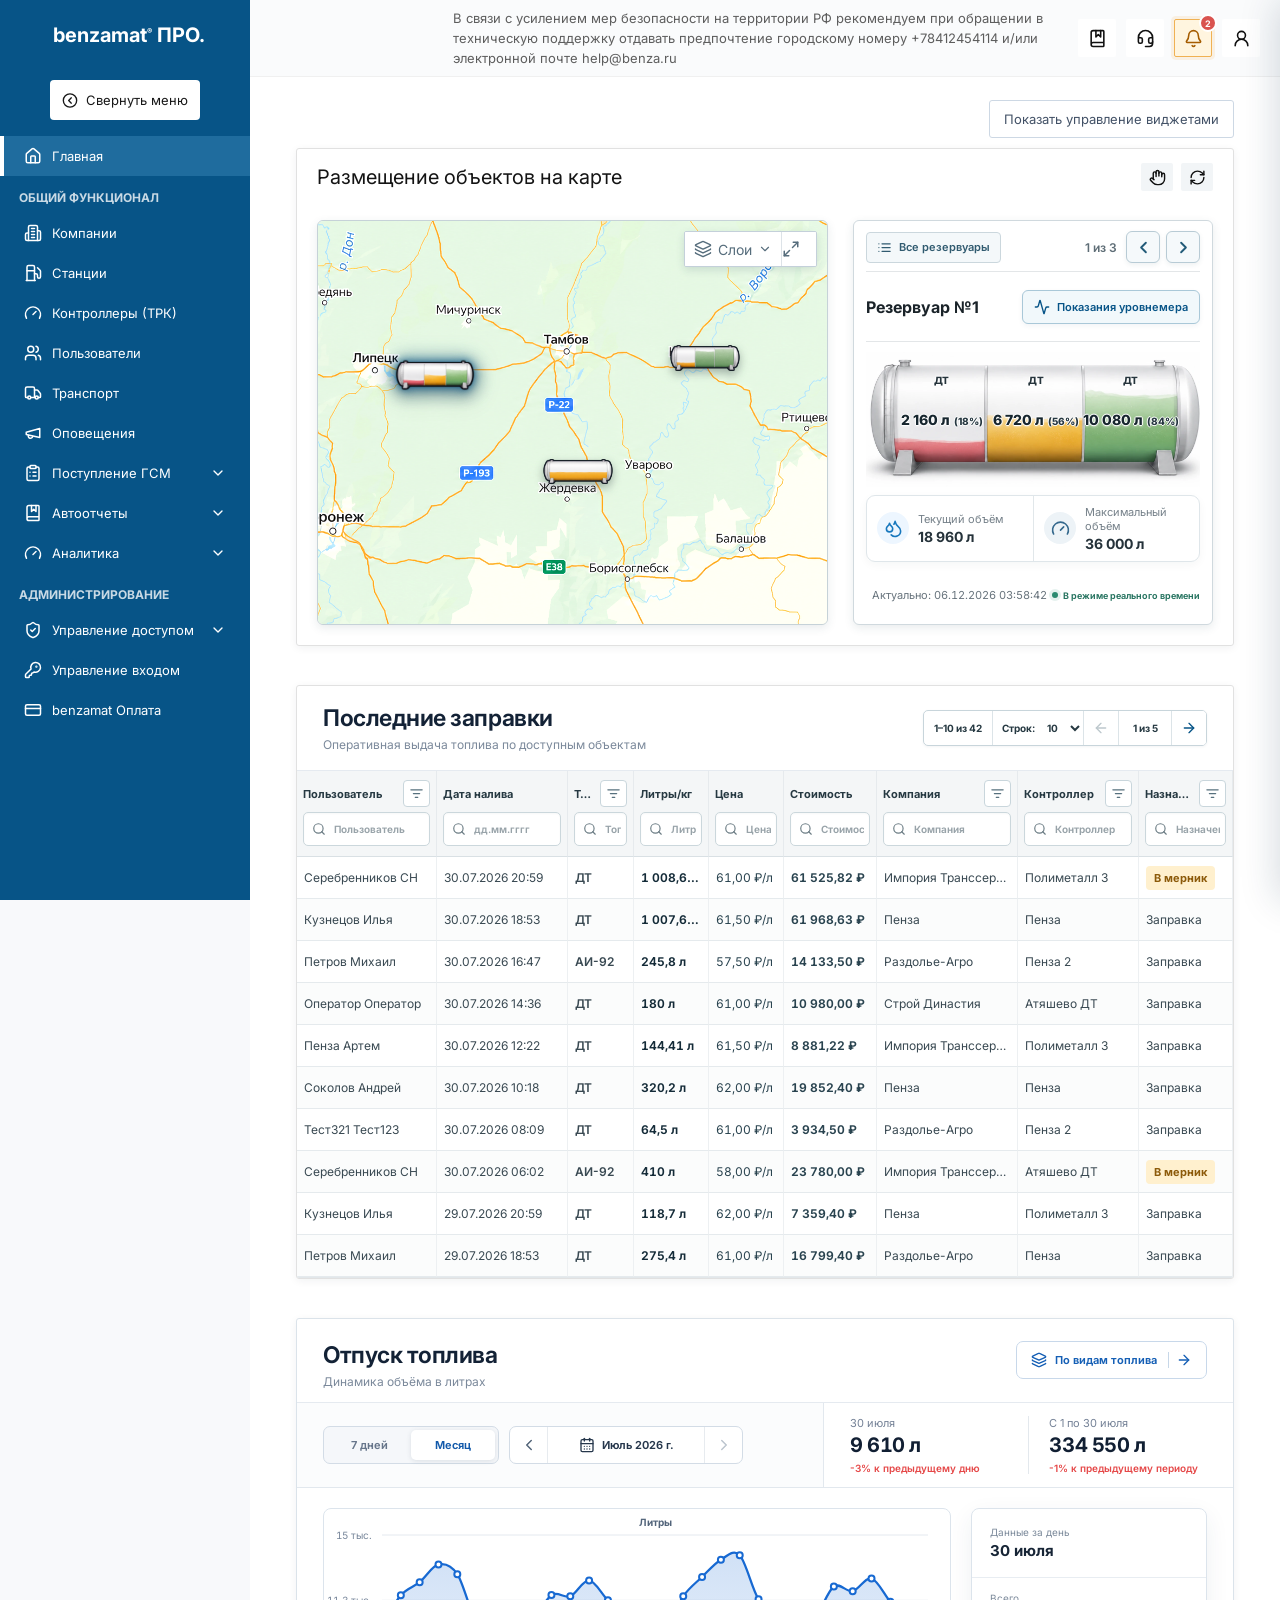
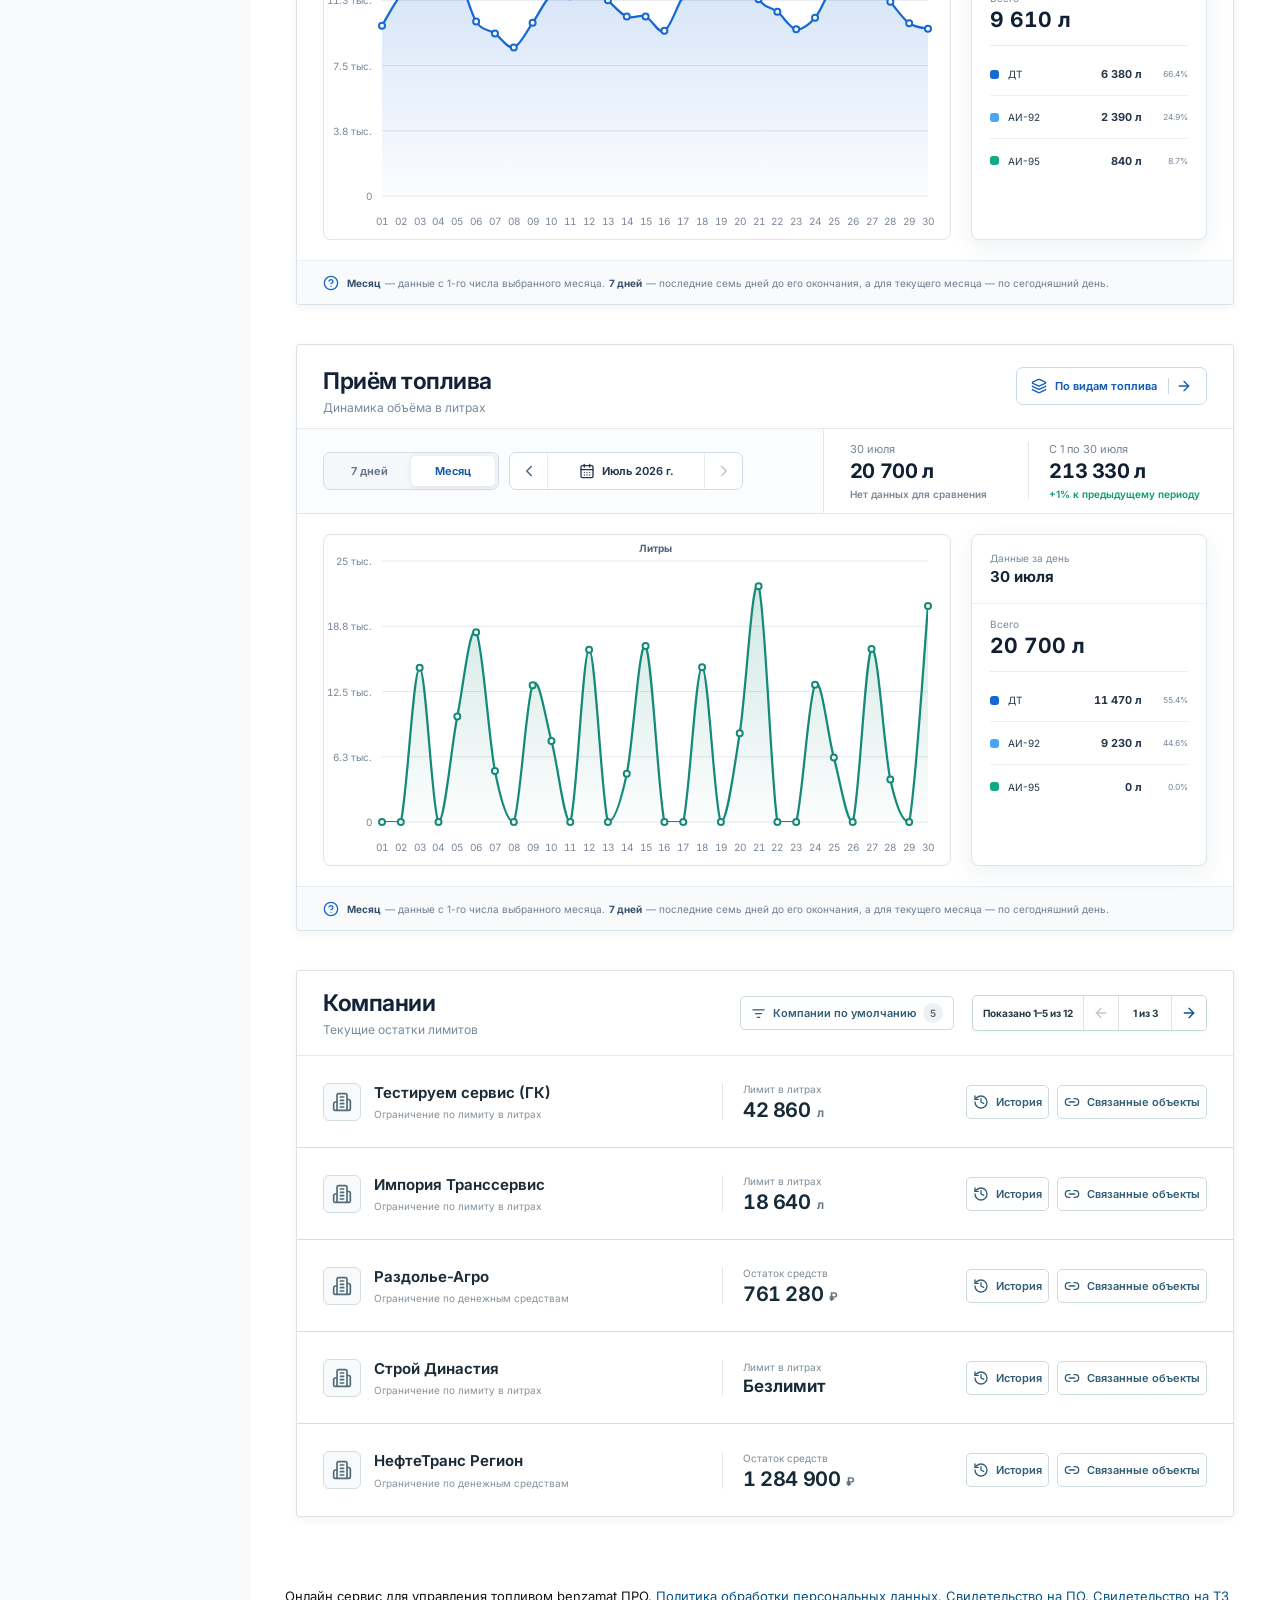
==== index.html @ b464a886 "Publish benzamat PRO interface" ====
<!doctype html>
<html lang="ru">
  <head>
    <meta charset="UTF-8" />
    <meta name="viewport" content="width=device-width, initial-scale=1.0" />
    <meta
      name="description"
      content="Локальный интерактивный прототип benzamat ПРО на моковых данных"
    />
    <title>benzamat ПРО — локальный прототип</title>
    <script type="module" crossorigin src="/assets/index-CDPtgfd7.js"></script>
    <link rel="stylesheet" crossorigin href="/assets/index-C1j59BFD.css">
  </head>
  <body>
    <div id="root"></div>
  </body>
</html>
---- assets/index-C1j59BFD.css ----
@import"https://fonts.googleapis.com/css2?family=Inter:wght@400;500;600;700&display=swap";:root{font-family:Inter,Arial,sans-serif;color:#293747;background:#f6f8fb;font-synthesis:none;text-rendering:optimizeLegibility;--blue-950: #0d2a55;--blue-900: #103569;--blue-800: #174783;--blue-700: #1d61b4;--blue-600: #2874ca;--blue-100: #eaf3ff;--border: #dce3eb;--muted: #758394;--success: #2e9565;--danger: #d04c55;--shadow: 0 8px 24px rgba(30, 54, 82, .09)}*{box-sizing:border-box}html,body,#root{min-width:320px;min-height:100%;margin:0}body{min-height:100vh;background:#f6f8fb}button,input,select{font:inherit}button,a{-webkit-tap-highlight-color:transparent}button{color:inherit}a{color:var(--blue-700);text-decoration:none}.app-shell{display:grid;min-height:100vh;grid-template-columns:250px minmax(0,1fr);transition:grid-template-columns .18s ease}.app-shell.sidebar-collapsed{grid-template-columns:66px minmax(0,1fr)}.sidebar{position:sticky;z-index:40;top:0;display:flex;overflow:hidden;height:100vh;flex-direction:column;color:#fff;background:linear-gradient(180deg,#153f78,#0d2c57 58%,#092241);box-shadow:4px 0 18px #0d2a5524}.sidebar-brand{position:relative;display:flex;min-height:64px;align-items:center;padding:0 20px;border-bottom:1px solid rgba(255,255,255,.12);font-size:19px;font-weight:700;letter-spacing:-.5px;white-space:nowrap}.sidebar-brand sup,.login-logo sup,.login-kicker sup{font-size:8px}.brand-short{display:none;font-size:25px}.sidebar-collapsed .brand-full,.sidebar-collapsed .collapse-button span,.sidebar-collapsed .nav-item span,.sidebar-collapsed .menu-section-label,.sidebar-collapsed .nav-children{display:none}.sidebar-collapsed .brand-short{display:inline}.sidebar-collapsed .sidebar-brand{justify-content:center;padding:0}.collapse-button{display:flex;min-height:42px;align-items:center;gap:11px;padding:0 18px;border:0;border-bottom:1px solid rgba(255,255,255,.08);color:#ffffffbd;background:transparent;cursor:pointer;font-size:12px}.sidebar-collapsed .collapse-button{justify-content:center;padding:0}.sidebar-nav{overflow-x:hidden;overflow-y:auto;padding:8px 7px 28px;scrollbar-color:rgba(255,255,255,.22) transparent;scrollbar-width:thin}.menu-section-label{margin:21px 12px 7px;color:#ffffff6b;font-size:9px;font-weight:700;letter-spacing:.09em;white-space:nowrap}.nav-item{position:relative;display:flex;width:100%;min-height:39px;align-items:center;gap:11px;margin:2px 0;padding:8px 12px;border:0;border-radius:4px;color:#fffc;background:transparent;cursor:pointer;font-size:12px;text-align:left;transition:.13s ease}.nav-item svg{flex:0 0 auto}.nav-item:hover,.nav-item.active,.nav-group.open>.nav-group-trigger{color:#fff;background:#ffffff1a}.nav-item.active:before{position:absolute;inset:6px auto 6px -7px;width:3px;border-radius:0 3px 3px 0;background:#62a8f5;content:""}.sidebar-collapsed .nav-item{justify-content:center;min-height:43px;padding:8px}.group-chevron{margin-left:auto;transition:transform .16s ease}.nav-group.open .group-chevron{transform:rotate(180deg)}.nav-children{display:none;margin:2px 0 8px 35px}.nav-group.open .nav-children{display:block}.nav-child{display:block;padding:7px 8px;border-left:1px solid rgba(255,255,255,.16);color:#ffffffa6;font-size:10.5px;line-height:1.35}.nav-child:hover,.nav-child.active{border-color:#65aaf5;color:#fff;background:#ffffff0f}.mobile-close,.mobile-menu-button,.mobile-scrim{display:none}.app-column{display:grid;min-width:0;min-height:100vh;grid-template-rows:auto 1fr auto}.topbar{position:sticky;z-index:30;top:0;display:flex;min-height:60px;align-items:center;gap:18px;padding:8px 22px;border-bottom:1px solid var(--border);background:#fffffff7;box-shadow:0 2px 10px #112f4e0a}.system-message{max-width:1120px;margin:0 auto 0 0;color:#657486;font-size:9.5px;line-height:1.45}.header-actions{display:flex;flex:0 0 auto;align-items:center;gap:5px}.header-icon,.icon-button{display:inline-flex;width:34px;height:34px;align-items:center;justify-content:center;padding:0;border:1px solid transparent;border-radius:5px;background:transparent;cursor:pointer}.header-icon:hover,.header-icon.active,.icon-button:hover{border-color:#d3dfed;color:var(--blue-700);background:#f2f7fd}.profile-wrap{position:relative}.profile-menu{position:absolute;top:43px;right:0;display:flex;width:210px;flex-direction:column;gap:5px;padding:16px;border:1px solid var(--border);border-radius:5px;background:#fff;box-shadow:var(--shadow)}.profile-menu strong{font-size:14px}.profile-menu span{color:var(--muted);font-size:11px}.profile-menu button{margin-top:8px;padding:8px;border:1px solid var(--border);border-radius:4px;background:#f8fafc;cursor:pointer}.main-content{min-width:0}.page{min-height:calc(100vh - 108px);padding:26px 28px 42px}.page-heading{display:flex;align-items:flex-start;justify-content:space-between;gap:24px;margin-bottom:22px}.page-heading h1,.detail-title h1{margin:0;color:#293848;font-size:24px;font-weight:600;letter-spacing:-.02em}.page-subtitle{margin:6px 0 0;color:var(--muted);font-size:11px}.button-row{display:flex;align-items:center;gap:9px}.primary-button,.secondary-button{display:inline-flex;min-height:36px;align-items:center;justify-content:center;gap:7px;padding:7px 15px;border:1px solid transparent;border-radius:4px;cursor:pointer;font-size:11px;font-weight:600;transition:.13s ease}.primary-button{border-color:var(--blue-700);color:#fff;background:var(--blue-700)}.primary-button:hover{border-color:var(--blue-800);background:var(--blue-800)}.secondary-button{border-color:#cdd8e4;color:#425166;background:#fff}.secondary-button:hover{border-color:#aac0d7;color:var(--blue-700);background:#f8fbff}.wide-button{width:100%}.app-footer{padding:14px 28px 18px;border-top:1px solid var(--border);color:#8793a1;background:#fff;font-size:8.5px;line-height:1.7}.app-footer a{color:#66778a;text-decoration:underline}.table-toolbar{display:flex;align-items:center;justify-content:space-between;gap:14px;margin-bottom:10px}.global-search{display:flex;width:min(420px,100%);height:36px;align-items:center;gap:8px;padding:0 10px;border:1px solid var(--border);border-radius:4px;background:#fff}.global-search svg{color:#8592a1}.global-search input{width:100%;border:0;outline:0;color:#354357;background:transparent;font-size:11px}.global-search button{display:inline-flex;padding:3px;border:0;background:transparent;cursor:pointer}.table-shell{overflow:hidden;border:1px solid var(--border);border-radius:4px;background:#fff;box-shadow:0 3px 12px #1f36510a}.table-scroll{overflow-x:auto}.data-table{width:100%;border-collapse:collapse;font-size:10px}.data-table th{min-width:125px;padding:8px 8px 7px;border-right:1px solid #e4e9ef;border-bottom:1px solid #d9e1e9;color:#3a4859;background:#f8fafc;text-align:left;vertical-align:top}.data-table th:first-child{min-width:150px}.data-table th:last-child{border-right:0}.column-title{display:grid;width:100%;min-height:21px;grid-template-columns:minmax(0,1fr) auto auto;align-items:center;gap:6px;padding:0;border:0;color:#344256;background:transparent;cursor:pointer;font-size:10px;font-weight:600;text-align:left}.column-title.static{display:block}.sort-mark,.column-dots{color:#9aa6b3}.data-table th input{width:100%;height:27px;margin-top:4px;padding:3px 7px;border:1px solid #dce3eb;border-radius:3px;outline:0;color:#526174;background:#fff;font-size:9px}.data-table th input:focus{border-color:#7eaddd;box-shadow:0 0 0 2px #2471c71a}.data-table td{height:47px;padding:9px 8px;border-right:1px solid #edf0f4;border-bottom:1px solid #e6ebf0;color:#4c5a6b;background:#fff;line-height:1.35;vertical-align:middle}.data-table tbody tr:hover td{background:#f8fbff}.data-table .row-danger td{background:#fff8f8}.data-table .row-muted td{color:#8c98a5;background:#fafbfc}.actions-column{width:126px;min-width:126px!important}.row-actions{white-space:nowrap}.row-actions button{display:inline-flex;width:29px;height:29px;align-items:center;justify-content:center;margin-right:4px;padding:0;border:1px solid #dbe3ec;border-radius:4px;color:#52647a;background:#fff;cursor:pointer}.row-actions button:hover:not(:disabled){border-color:#9ab8d8;color:var(--blue-700);background:#f3f8fd}.row-actions .danger-button:disabled{cursor:not-allowed;opacity:.34}.empty-table{height:114px!important;color:#8793a1!important;text-align:center}.table-footer{display:flex;min-height:43px;align-items:center;justify-content:flex-end;gap:12px;padding:7px 12px;color:#718093;background:#fff;font-size:9px}.table-footer select{height:27px;border:1px solid var(--border);border-radius:3px;background:#fff;font-size:9px}.table-footer button{display:inline-flex;width:29px;height:29px;align-items:center;justify-content:center;padding:0;border:0;border-radius:4px;background:transparent}.status{display:inline-flex;align-items:center;padding:3px 7px;border-radius:10px;font-size:9px;font-weight:600;white-space:nowrap}.status-success{color:#257a55;background:#e9f6ef}.status-muted{color:#6f7d8d;background:#eef1f4}.modal-backdrop{position:fixed;z-index:100;top:0;right:0;bottom:0;left:0;display:grid;overflow-y:auto;padding:40px 20px;place-items:start center;background:#1222378c;-webkit-backdrop-filter:blur(2px);backdrop-filter:blur(2px)}.modal-panel{width:min(560px,100%);border-radius:5px;background:#fff;box-shadow:0 24px 60px #09224147;animation:modal-in .15s ease-out}.modal-panel.modal-wide{width:min(920px,100%)}@keyframes modal-in{0%{opacity:0;transform:translateY(-8px)}to{opacity:1;transform:translateY(0)}}.modal-header{display:flex;min-height:56px;align-items:center;justify-content:space-between;padding:11px 18px;border-bottom:1px solid var(--border)}.modal-header h2{margin:0;font-size:16px;font-weight:600}.modal-body{padding:20px}.dynamic-form .form-grid{display:grid;grid-template-columns:repeat(2,minmax(0,1fr));gap:16px 18px}.field-label{display:flex;min-width:0;flex-direction:column;gap:6px;color:#4d5a6b;font-size:10px;font-weight:600}.field-label sup{margin-left:2px;color:var(--danger)}.field-label input,.field-label select{width:100%;height:38px;padding:7px 9px;border:1px solid #d5dee8;border-radius:4px;outline:0;color:#39485a;background:#fff;font-size:11px}.field-label input:focus,.field-label select:focus{border-color:#7caddd;box-shadow:0 0 0 3px #1d61b41a}.form-actions{display:flex;justify-content:flex-end;margin-top:22px;padding-top:16px;border-top:1px solid var(--border)}.support-copy{color:#586779;font-size:11px;line-height:1.65}.support-copy strong{color:#334255}.support-copy p{margin:7px 0}.toast{position:fixed;z-index:150;right:26px;bottom:26px;max-width:min(360px,calc(100vw - 40px));padding:13px 17px;border:1px solid #b8dfca;border-radius:5px;color:#236a49;background:#ecf8f1;box-shadow:var(--shadow);font-size:11px;animation:toast-in .18s ease-out}@keyframes toast-in{0%{opacity:0;transform:translateY(8px)}to{opacity:1;transform:translateY(0)}}.inline-alert{margin-bottom:16px;padding:12px 14px;border:1px solid;border-radius:4px;font-size:10px;line-height:1.5}.info-alert{border-color:#bcd6f0;color:#315f8d;background:#edf6ff}.warning-alert{margin:18px 0 0;border-color:#ead5a5;color:#775c1f;background:#fff9eb}.action-dropdown{position:relative}.action-menu{position:absolute;z-index:20;top:42px;right:0;display:flex;width:245px;flex-direction:column;padding:6px;border:1px solid var(--border);border-radius:5px;background:#fff;box-shadow:var(--shadow)}.action-menu button{display:flex;align-items:center;gap:9px;padding:10px;border:0;border-radius:4px;background:transparent;cursor:pointer;font-size:10px;text-align:left}.action-menu button:hover{color:var(--blue-700);background:#f1f6fc}.tabs{display:flex;overflow-x:auto;align-items:flex-end;border-bottom:1px solid var(--border)}.tabs button{position:relative;flex:0 0 auto;min-height:39px;padding:9px 15px;border:0;color:#6d7988;background:transparent;cursor:pointer;font-size:10.5px;font-weight:600}.tabs button:hover,.tabs button.active{color:var(--blue-700)}.tabs button.active:after{position:absolute;right:10px;bottom:-1px;left:10px;height:2px;background:var(--blue-700);content:""}.page-tabs{margin:-3px 0 18px}.dashboard-heading{margin-bottom:18px}.widget-management{display:flex;align-items:center;gap:14px;margin-bottom:14px;padding:12px 14px;border:1px solid #aac8e5;border-radius:5px;color:#365879;background:#eef6fd}.widget-management>div{display:flex;min-width:0;flex:1;flex-direction:column;gap:3px;font-size:10px}.widget-management strong{font-size:11px}.widget-management span{color:#70869a}.dashboard-grid{display:grid;grid-template-columns:repeat(2,minmax(0,1fr));gap:14px}.dashboard-widget{min-width:0;overflow:hidden;border:1px solid var(--border);border-radius:5px;background:#fff;box-shadow:0 4px 15px #2037520b}.widget-header{display:flex;min-height:47px;align-items:center;justify-content:space-between;padding:7px 13px 7px 16px;border-bottom:1px solid var(--border)}.widget-header h2{margin:0;font-size:12px;font-weight:600}.map-widget,.full-width-widget,.summary-widget-grid{grid-column:1 / -1}.map-layout{display:grid;grid-template-columns:minmax(0,2.1fr) minmax(250px,1fr);gap:14px;padding:14px}.mock-map{position:relative;overflow:hidden;height:325px;background:radial-gradient(circle at 25% 35%,rgba(255,255,255,.8) 0 3px,transparent 4px),linear-gradient(25deg,transparent 49%,rgba(255,255,255,.58) 50%,transparent 51%),linear-gradient(120deg,transparent 49%,rgba(255,255,255,.45) 50%,transparent 51%),#dce9ec}.mock-map:before,.mock-map:after{position:absolute;border-radius:45%;background:#91be9247;content:""}.mock-map:before{top:-50px;left:-70px;width:360px;height:210px;transform:rotate(-10deg)}.mock-map:after{right:120px;bottom:-80px;width:420px;height:240px;transform:rotate(14deg)}.map-road{position:absolute;z-index:1;height:5px;border:1px solid rgba(255,255,255,.8);background:#9fb9bf;transform-origin:left center}.road-one{top:78px;left:-30px;width:112%;transform:rotate(12deg)}.road-two{top:290px;left:-30px;width:115%;transform:rotate(-8deg)}.road-three{top:-20px;left:52%;width:430px;transform:rotate(77deg)}.map-label{position:absolute;z-index:2;color:#647d84;font-size:10px;font-weight:600}.label-moscow{top:72px;left:19%}.label-penza{top:218px;left:53%}.label-samara{top:278px;right:14%}.map-pin{position:absolute;z-index:3;display:grid;width:34px;height:34px;border:3px solid #fff;border-radius:50% 50% 50% 4px;color:#fff;background:var(--blue-700);box-shadow:0 4px 10px #113e6c4d;place-items:center;transform:rotate(-45deg)}.map-pin svg{transform:rotate(45deg)}.pin-one{top:115px;left:30%}.pin-two{top:195px;left:57%;background:#23a570}.pin-three{top:105px;right:18%;background:#d8923a}.map-tools{position:absolute;z-index:4;top:14px;right:14px;display:flex;overflow:hidden;border:1px solid #c4d0da;border-radius:4px;background:#fff;box-shadow:0 3px 8px #1c385324}.map-tools button{display:grid;width:34px;height:34px;padding:0;border:0;border-right:1px solid #dde3e8;color:#566d7c;background:#fff;cursor:pointer;place-items:center}.map-tools button:last-child{border-right:0}.map-zoom{position:absolute;z-index:4;top:112px;left:14px;display:flex;width:30px;flex-direction:column;overflow:hidden;border:1px solid #c4d0da;border-radius:4px;background:#fff;box-shadow:0 3px 8px #1c385324}.map-zoom button{width:30px;height:30px;padding:0;border:0;border-bottom:1px solid #dde3e8;background:#fff;cursor:pointer}.map-zoom button:last-child{border-bottom:0}.station-summary{min-width:0;padding:2px 0}.station-summary h3{margin:4px 0 2px;font-size:12px}.station-summary>p{margin:0 0 12px;color:#667587;font-size:10px}.station-summary>button{display:flex;width:100%;align-items:center;justify-content:space-between;padding:10px 12px;border:0;border-bottom:1px solid #d7dde4;color:#4e5c6e;background:#eef0f2;cursor:pointer;font-size:10px;font-weight:600;text-align:left}.station-summary>div{padding:9px 12px 11px}.station-summary>div p{margin:5px 0;color:#566476;font-size:9px;line-height:1.45}.station-summary>div span{color:#7e8996}.compact-widget{min-height:300px}.chart-totals{display:flex;align-items:center;justify-content:space-around;padding:13px 22px 6px}.chart-totals p{display:flex;flex-direction:column;margin:0;text-align:center}.chart-totals strong{color:#253548;font-size:16px}.chart-totals span{color:#7c8793;font-size:9px}.empty-chart{display:grid;height:195px;margin:0 15px 15px;border:1px dashed #e0e5ea;color:#9aa4af;background:#fbfcfd;font-size:10px;place-items:center}.intake-legend{display:flex;justify-content:center;gap:18px;color:#697889;font-size:8px}.intake-legend span{display:flex;align-items:center;gap:5px}.intake-legend i{width:8px;height:8px;background:#1c5f9d}.intake-legend span:last-child i{background:#29a4de}.single-bar-chart{position:relative;display:grid;height:179px;margin:8px 18px 14px;align-items:end;justify-items:center;background:repeating-linear-gradient(to top,#e7ebef 0 1px,transparent 1px 35px)}.single-bar{width:28%;height:138px;background:#155d9a}.single-bar-chart>span{position:absolute;top:30px;left:0;color:#718091;font-size:8px}.summary-widget-grid{display:grid;grid-template-columns:repeat(3,minmax(0,1fr));gap:14px}.summary-widget{display:grid;min-height:300px;grid-template-rows:auto auto 1fr auto}.summary-widget>p{margin:16px 18px 5px;color:#687688;font-size:9px;line-height:1.45;text-align:center}.summary-metrics{display:grid;grid-template-columns:repeat(2,minmax(0,1fr));align-content:center;gap:17px 10px;padding:12px 18px}.summary-metric{display:flex;flex-direction:column;align-items:center;gap:4px;color:#111d2a;text-align:center}.summary-metric span{color:#344358;font-size:9px}.summary-metric strong{font-size:14px}.summary-widget>button{min-height:34px;margin:0 16px 16px;border:0;border-radius:3px;color:#526174;background:#edf1f5;cursor:pointer;font-size:9px}.report-file-list{display:flex;flex-direction:column;gap:8px;padding:10px 17px}.report-file-list div{display:grid;grid-template-columns:minmax(0,1fr) auto;align-items:center;gap:8px;padding:8px;color:#3e4c5d;background:#eef1f4;font-size:8.5px}.report-file-list span{overflow:hidden;text-overflow:ellipsis;white-space:nowrap}.report-file-list svg{padding:3px;border-radius:3px;color:#fff;background:#32bea0}.widget-picker{position:fixed;z-index:91;top:0;right:-390px;display:flex;width:min(380px,92vw);height:100vh;flex-direction:column;padding:22px;background:#fff;box-shadow:-12px 0 36px #112a462e;transition:right .2s ease}.widget-picker.open{right:0}.widget-picker-head{display:flex;align-items:center;justify-content:space-between}.widget-picker-head h2{margin:0;font-size:17px}.widget-picker>p{margin:8px 0 20px;color:var(--muted);font-size:10px;line-height:1.5}.widget-option-list{display:flex;flex:1;flex-direction:column;gap:8px}.widget-option-list label{display:flex;align-items:center;gap:10px;padding:12px;border:1px solid var(--border);border-radius:4px;cursor:pointer;font-size:11px}.widget-option-list label:has(input:checked){border-color:#9bbfe1;color:var(--blue-700);background:#f4f9ff}.drawer-scrim{position:fixed;z-index:90;top:0;right:0;bottom:0;left:0;border:0;background:#1020346b}.skeleton{overflow:hidden;border-radius:5px;background:#e7ebef}.skeleton:after{display:block;width:100%;height:100%;background:linear-gradient(90deg,transparent,rgba(255,255,255,.55),transparent);content:"";animation:shimmer 1.2s infinite;transform:translate(-100%)}@keyframes shimmer{to{transform:translate(100%)}}.skeleton-title{width:190px;height:28px;margin-bottom:24px}.skeleton-map{height:405px;grid-column:1 / -1}.skeleton-card{height:235px}.skeleton-stat{height:115px;grid-column:1 / -1}.skeleton-table{height:220px;grid-column:1 / -1}.spin{animation:spin .7s linear infinite}@keyframes spin{to{transform:rotate(360deg)}}.report-period{display:flex;align-items:center;justify-content:space-between;margin-bottom:13px;padding:11px 14px;border:1px solid var(--border);border-radius:4px;background:#fff}.report-period>div{display:flex;align-items:center;gap:12px;font-size:10px}.report-period span{color:var(--muted)}.report-period strong{font-weight:600}.report-empty-state{display:grid;min-height:330px;padding:45px 20px;border:1px solid var(--border);border-radius:4px;color:#8290a0;background:#fff;place-items:center;align-content:center;text-align:center}.report-empty-state svg{color:#9eb5cc}.report-empty-state h2{margin:14px 0 3px;color:#465669;font-size:15px}.report-empty-state p{max-width:420px;margin:0 0 18px;font-size:10px;line-height:1.5}.quick-periods{display:flex;gap:7px;margin-bottom:18px}.quick-periods button{padding:7px 11px;border:1px solid #d5dee7;border-radius:4px;color:#526174;background:#f8fafc;cursor:pointer;font-size:9px}.quick-periods button:hover{border-color:#9bbce0;color:var(--blue-700);background:#f2f8ff}.back-link{display:inline-flex;align-items:center;gap:4px;margin-bottom:12px;padding:0;border:0;color:#718093;background:transparent;cursor:pointer;font-size:10px}.back-link:hover{color:var(--blue-700)}.detail-hero{display:flex;align-items:center;gap:16px;margin-bottom:17px;padding:18px;border:1px solid var(--border);border-radius:5px;background:#fff}.detail-avatar{display:grid;width:52px;height:52px;flex:0 0 auto;border-radius:4px;color:#fff;background:linear-gradient(135deg,#2b78c9,#174780);font-size:22px;font-weight:700;place-items:center}.detail-title{min-width:0;flex:1}.detail-title>span{color:#8a97a5;font-size:9px;text-transform:uppercase}.detail-title h1{overflow:hidden;margin-top:3px;font-size:20px;text-overflow:ellipsis;white-space:nowrap}.detail-meta{display:flex;flex-wrap:wrap;align-items:center;gap:10px;margin-top:7px;color:#83909e;font-size:9px}.detail-tabs{margin-bottom:15px;padding:0 5px;border:1px solid var(--border);border-radius:4px 4px 0 0;background:#fff}.detail-content{min-height:340px}.detail-card{border:1px solid var(--border);border-radius:4px;background:#fff}.detail-card>header{display:flex;align-items:center;justify-content:space-between;padding:15px 18px;border-bottom:1px solid var(--border)}.detail-card>header h2{margin:0;color:#344457;font-size:14px}.detail-card>header p{margin:4px 0 0;color:#8592a1;font-size:9px}.detail-card>header>svg{color:#8ca2b8}.form-card{min-width:0;padding-bottom:18px}.form-card .dynamic-form{padding:18px}.split-panel{display:grid;grid-template-columns:205px minmax(0,1fr);gap:14px}.inner-tabs{display:flex;flex-direction:column}.vertical-tabs{align-self:start;overflow:hidden;border:1px solid var(--border);border-radius:4px;background:#fff}.vertical-tabs button{display:flex;min-height:39px;align-items:center;gap:8px;padding:9px 12px;border:0;border-bottom:1px solid #edf0f3;color:#617083;background:#fff;cursor:pointer;font-size:9.5px;text-align:left}.vertical-tabs button:last-child{border-bottom:0}.vertical-tabs button:hover,.vertical-tabs button.active{color:var(--blue-700);background:#eff6fd}.vertical-tabs button.active{box-shadow:inset 3px 0 var(--blue-700)}.related-card{overflow:hidden}.related-card .table-shell{border:0;box-shadow:none}.permission-matrix{padding:18px}.permission-matrix>div{display:grid;min-height:43px;grid-template-columns:minmax(180px,1fr) 150px 150px;align-items:center;gap:16px;padding:8px 10px;border-bottom:1px solid #e9edf1;color:#4c5a6c;font-size:10px}.permission-matrix label{display:flex;align-items:center;gap:7px}.permission-matrix>button{margin-top:18px}.login-page{display:grid;min-height:100vh;padding:48px 20px;background:#f8f8f9;place-items:start center}.login-visual{position:relative;display:flex;overflow:hidden;align-items:flex-end;padding:8vw;color:#fff;background:radial-gradient(circle at 75% 25%,rgba(54,138,221,.65),transparent 28%),radial-gradient(circle at 20% 75%,rgba(17,101,169,.7),transparent 35%),linear-gradient(145deg,#123e76,#071c39)}.login-grid-overlay{position:absolute;top:0;right:0;bottom:0;left:0;opacity:.23;background-image:linear-gradient(rgba(255,255,255,.12) 1px,transparent 1px),linear-gradient(90deg,rgba(255,255,255,.12) 1px,transparent 1px);background-size:44px 44px;transform:perspective(500px) rotateX(62deg) scale(1.6) translateY(16%)}.login-visual:after{position:absolute;top:18%;right:14%;width:230px;height:230px;border:1px solid rgba(255,255,255,.18);border-radius:50%;box-shadow:0 0 0 45px #ffffff09,0 0 0 90px #ffffff06;content:""}.login-visual-copy{position:relative;z-index:1;max-width:610px}.login-kicker{font-size:15px;font-weight:700}.login-visual-copy h1{max-width:570px;margin:18px 0 14px;font-size:clamp(34px,4.8vw,66px);font-weight:600;letter-spacing:-.045em;line-height:.98}.login-visual-copy>p{max-width:500px;color:#ffffffb8;font-size:13px;line-height:1.55}.login-metric{display:flex;max-width:390px;align-items:center;gap:14px;margin-top:40px;padding-top:20px;border-top:1px solid rgba(255,255,255,.2)}.login-metric strong{font-size:28px}.login-metric span{color:#ffffffad;font-size:10px;line-height:1.5}.login-form-side{display:grid;padding:40px;place-items:center}.login-card{display:flex;width:min(440px,100%);flex-direction:column;gap:20px;padding:38px 28px 32px;background:#fff;box-shadow:0 8px 28px #2133480f}.login-logo{margin:0 0 18px;color:#0b4f85;font-size:48px;font-weight:700;letter-spacing:-.02em;line-height:1;white-space:nowrap;text-align:center}.login-logo b{color:#53b6e5;font-weight:600}.login-logo sup{color:#7a8b9c;font-size:8px;vertical-align:top}.login-card h1{margin:5px 0 8px;color:#1d1f22;font-size:25px;font-weight:400;text-align:center}.login-card>label{display:flex;flex-direction:column;gap:10px;color:#526174;font-size:10px;font-weight:600}.login-card>label>input,.login-password-field{width:100%;height:38px;border:1px solid #c7cbd0;border-radius:3px;background:#fff}.login-submit{min-height:36px}.login-card>label>input{padding:8px 10px;outline:0;color:#3c4958;font-size:11px}.login-password-field{display:flex;overflow:hidden;align-items:center}.login-password-field:focus-within,.login-card>label>input:focus{border-color:#719fc8;box-shadow:0 0 0 2px #10599417}.login-password-field input{min-width:0;height:100%;flex:1;padding:8px 10px;border:0;outline:0;color:#3c4958;background:transparent;font-size:11px}.login-password-field button{display:grid;width:44px;height:100%;border:0;color:#344454;background:#f2f4f7;cursor:pointer;place-items:center}.input-with-icon{display:flex;height:44px;align-items:center;gap:9px;padding:0 6px;border:1px solid #d4dde7;border-radius:4px;color:#8b98a6}.input-with-icon:focus-within{border-color:#7aa9d9;box-shadow:0 0 0 3px #1d61b41a}.input-with-icon input{width:100%;border:0;outline:0;color:#354457;background:transparent;font-size:12px}.input-with-icon button{display:inline-flex;padding:3px;border:0;color:#82909f;background:transparent;cursor:pointer}.login-submit{height:38px;margin-top:8px;border-radius:3px;background:#07568f}.login-card>a{align-self:center;color:#155b8f;font-size:11px}.login-card>small{margin-top:2px;color:#8a949f;font-size:8px;line-height:1.4;text-align:center}@media(max-width:1100px){.page{padding:22px 20px 38px}.system-message{max-height:43px;overflow:hidden}.login-page{grid-template-columns:1fr}.login-visual-copy h1{font-size:42px}}@media(max-width:900px){.app-shell,.app-shell.sidebar-collapsed{display:block}.sidebar{position:fixed;left:-260px;width:250px;transition:left .18s ease}.sidebar.mobile-open{left:0}.brand-short{display:none!important}.brand-full,.collapse-button span,.nav-item span,.menu-section-label,.nav-children{display:initial!important}.nav-item{justify-content:flex-start!important;min-height:39px!important;padding:8px 12px!important}.collapse-button{display:none}.mobile-close{position:absolute;right:11px;display:inline-flex;padding:5px;border:0;color:#fff;background:transparent}.mobile-menu-button{display:inline-flex;flex:0 0 auto;width:34px;height:34px;align-items:center;justify-content:center;padding:0;border:1px solid var(--border);border-radius:4px;background:#fff}.mobile-scrim{position:fixed;z-index:39;top:0;right:0;bottom:0;left:0;border:0;background:#0b1b2f7a}.mobile-scrim.visible{display:block}.dashboard-grid{grid-template-columns:1fr}.map-widget,.full-width-widget,.summary-widget-grid{grid-column:auto}.summary-widget-grid,.split-panel{grid-template-columns:1fr}.vertical-tabs{display:flex;overflow-x:auto;flex-direction:row}.vertical-tabs button{flex:0 0 auto;border-right:1px solid var(--border);border-bottom:0}.permission-matrix>div{grid-template-columns:1fr 115px 115px}}@media(max-width:720px){.topbar{min-height:54px;padding:8px 12px}.system-message{display:none}.header-actions{margin-left:auto}.page{padding:18px 12px 32px}.page-heading{flex-direction:column;gap:14px}.page-heading .button-row{width:100%}.page-heading .button-row>button,.page-heading .button-row>.action-dropdown,.page-heading .button-row>.action-dropdown>button{width:100%}.table-toolbar{align-items:stretch}.dynamic-form .form-grid{grid-template-columns:1fr}.mock-map{height:330px}.map-layout{grid-template-columns:1fr}.station-summary{padding:0}.widget-management{align-items:stretch;flex-wrap:wrap}.widget-management>div{width:100%;flex-basis:100%}.detail-hero{align-items:flex-start;flex-wrap:wrap}.detail-title{width:calc(100% - 70px);flex:auto}.detail-hero>button{width:100%}.permission-matrix>div{grid-template-columns:1fr;gap:7px}.login-page{display:grid;padding:28px 16px;place-items:start center}.login-visual{display:none}.login-form-side{min-height:100vh;padding:28px 20px}.login-card{padding:30px 22px 26px}.login-logo{font-size:34px}.app-footer{padding:14px 12px}}.fillings-widget,.companies-widget{grid-column:1 / -1}.fillings-widget.filter-open{position:relative;z-index:20;overflow:visible}.fillings-header,.analytics-header,.companies-header{gap:16px;border-bottom:1px solid #e6eaed}.fillings-header>div:first-child,.analytics-header>div:first-child,.companies-header>div:first-child{min-width:0}.fillings-header p,.analytics-header p,.companies-header p{margin:4px 0 0;color:#73818a;font-size:11px}.fillings-header-actions{display:flex;align-items:center;justify-content:flex-end;gap:12px;margin-left:auto}.fillings-header-actions .filter-reset-button{min-height:34px;margin-left:0;padding:0 9px;border:1px solid transparent}.fillings-header-actions .record-move-controls{gap:4px}.fillings-compact-pagination{display:grid;min-height:36px;grid-template-columns:auto auto 34px auto 34px;align-items:stretch;overflow:hidden;border:1px solid #c8d5db;border-radius:5px;color:#263942;background:#fff;box-shadow:0 1px 3px #1d3e4d0e;white-space:nowrap}.fillings-range,.fillings-rows-compact,.fillings-page-number{display:flex;min-height:34px;align-items:center;justify-content:center;font-size:10px;font-weight:700}.fillings-range{padding:0 10px;border-right:1px solid #dce4e8}.fillings-rows-compact{gap:4px;padding-left:9px;border-right:1px solid #dce4e8}.fillings-rows-compact select{width:44px;height:34px;padding:0 4px;border:0;outline:0;color:#263942;background:#fff;font-size:10px;font-weight:700;cursor:pointer}.fillings-page-number{min-width:54px;padding:0 7px;border-right:1px solid #dce4e8;border-left:1px solid #dce4e8}.fillings-compact-pagination button{display:grid;width:34px;height:34px;padding:0;border:0;color:#075487;background:#fff;cursor:pointer;transition:color .13s ease,background .13s ease;place-items:center}.fillings-compact-pagination button:not(:disabled):hover{color:#fff;background:#075487}.fillings-compact-pagination button:disabled{color:#bdc8cd;cursor:not-allowed}.report-link-button,.quiet-link-button,.breakdown-button{display:inline-flex;min-height:34px;align-items:center;justify-content:center;gap:7px;padding:0 12px;border:1px solid #9fc1d2;border-radius:5px;color:#075487;background:#f5fafc;font-size:12px;font-weight:600;cursor:pointer;transition:border-color .15s ease,background .15s ease,transform .15s ease}.report-link-button:hover,.quiet-link-button:hover,.breakdown-button:hover,.breakdown-button.active{border-color:#5d94af;background:#eaf5fa;transform:translateY(-1px)}.manage-hint{color:#7c8991;font-size:11px}.fillings-filterbar{position:relative;z-index:8;display:flex;min-height:54px;align-items:center;gap:7px;padding:9px 14px;border-bottom:1px solid #e6eaed;background:#f8fafb}.filterbar-label{display:inline-flex;align-items:center;gap:6px;margin-right:4px;color:#60717b;font-size:11px;font-weight:700;text-transform:uppercase}.entity-filter{position:relative}.entity-filter>button,.filter-reset-button{display:inline-flex;min-height:32px;align-items:center;gap:6px;padding:0 10px;border:1px solid #d3dce1;border-radius:5px;color:#43545f;background:#fff;font-size:11px;white-space:nowrap;cursor:pointer}.entity-filter>button:hover,.entity-filter>button.active{border-color:#78a7bd;color:#075487;background:#eff7fa}.entity-filter>button b{display:grid;min-width:18px;height:18px;padding:0 4px;border-radius:9px;color:#fff;background:#075487;font-size:10px;place-items:center}.entity-filter-popover{position:absolute;z-index:15;top:39px;left:0;width:270px;padding:12px;border:1px solid #d4dee3;border-radius:7px;background:#fff;box-shadow:0 12px 30px #1d343f2e;animation:filter-popover-in .14s ease-out}@keyframes filter-popover-in{0%{opacity:0;transform:translateY(-5px)}to{opacity:1;transform:translateY(0)}}.entity-filter-popover>strong{display:block;margin:0 2px 8px;color:#283841;font-size:12px}.entity-filter-popover>div{display:flex;max-height:230px;overflow-y:auto;flex-direction:column;gap:2px}.entity-filter-popover label{display:grid;min-height:34px;grid-template-columns:18px minmax(0,1fr);align-items:center;gap:8px;padding:5px 6px;border-radius:4px;font-size:11px;cursor:pointer}.entity-filter-popover label:hover{background:#f1f6f8}.entity-filter-popover input{position:absolute;opacity:0}.filter-check{display:grid;width:18px;height:18px;border:1px solid #aebdc5;border-radius:4px;color:#fff;background:#fff;place-items:center}.entity-filter-popover label:has(input:checked) .filter-check{border-color:#075487;background:#075487}.filter-done-button{width:100%;min-height:32px;margin-top:10px;border:0;border-radius:4px;color:#fff;background:#075487;font-size:11px;font-weight:600;cursor:pointer}.filter-reset-button{margin-left:auto;border-color:transparent;color:#8a5151;background:transparent}.fillings-table-area{display:grid;min-width:0;grid-template-columns:minmax(0,1fr) 48px;border-bottom:1px solid #e2e7ea}.fillings-table-scroll{min-width:0;overflow-x:auto;overflow-y:hidden;scrollbar-color:#9db2bd #edf2f4;scrollbar-width:thin}.fillings-table-scroll.is-scrollable{max-height:674px;overflow-y:auto}.fillings-table{width:100%;min-width:1280px;border-spacing:0;border-collapse:separate;color:#394952;background:#fff;font-size:12px}.fillings-table thead{position:sticky;z-index:4;top:0}.fillings-table th{height:44px;padding:0 14px;border-right:1px solid #e6eaed;border-bottom:1px solid #d9e0e4;color:#273841;background:#f4f6f7;font-weight:650;text-align:left;white-space:nowrap}.fillings-table th:nth-child(1){width:230px}.fillings-table th:nth-child(2){width:165px}.fillings-table th:nth-child(3){width:110px}.fillings-table th:nth-child(4){width:125px}.fillings-table th:nth-child(5){width:230px}.fillings-table th:nth-child(6){width:180px}.fillings-table th:nth-child(7){width:120px}.fillings-table td{height:42px;padding:0 14px;border-right:1px solid #edf0f2;border-bottom:1px solid #e5eaed;background:#fff;white-space:nowrap}.fillings-table tbody tr:nth-child(2n) td{background:#fbfcfc}.fillings-table tbody tr:hover td{background:#f2f8fb}.fillings-table td:nth-child(3){font-weight:600}.amount-cell{color:#142b38;font-variant-numeric:tabular-nums;font-weight:650}.meter-label{display:inline-flex;min-height:24px;align-items:center;padding:0 8px;border-radius:4px;color:#8c5a0a;background:#fff0ce;font-size:11px;font-weight:700}.fillings-navigation{display:flex;flex-direction:column;align-items:center;gap:12px;padding:8px 6px;border-left:1px solid #dce4e8;background:#f6f9fa}.fillings-navigation>div{display:flex;flex-direction:column;gap:6px}.fillings-navigation button{display:grid;width:36px;height:36px;padding:0;border:1px solid #82aabd;border-radius:6px;color:#075487;background:#fff;box-shadow:0 2px 6px #1f43541f;cursor:pointer;transition:transform .14s ease,background .14s ease;place-items:center}.fillings-navigation button:hover{color:#fff;background:#075487;transform:translateY(-1px)}.fillings-footer{display:flex;min-height:48px;align-items:center;justify-content:flex-end;gap:24px;padding:8px 14px;color:#64737c;background:#fff;font-size:11px}.fillings-footer label{display:inline-flex;align-items:center;gap:8px}.fillings-footer select{height:30px;padding:0 8px;border:1px solid #cdd9df;border-radius:4px;background:#fff}.fillings-settingsbar{display:flex;min-height:62px;align-items:center;justify-content:space-between;gap:18px;padding:10px 14px;border-bottom:1px solid #dfe6e9;background:#f7f9fa}.fillings-page-settings,.fillings-navigation-group{display:flex;align-items:center;gap:10px}.fillings-result-summary{display:inline-flex;min-height:34px;align-items:baseline;gap:4px;padding:7px 10px;border:1px solid #d6e0e4;border-radius:5px;color:#263942;background:#fff;font-size:11px;font-weight:700;white-space:nowrap}.fillings-result-summary strong{color:#075487;font-size:11px;font-weight:700}.rows-count-setting{display:inline-flex;min-height:34px;align-items:center;gap:8px;padding-left:11px;border-left:1px solid #d7dfe3;color:#263942;font-size:11px;font-weight:700;white-space:nowrap}.rows-count-setting select{height:34px;min-width:60px;padding:0 8px;border:1px solid #c9d6dc;border-radius:5px;color:#263942;background:#fff;font-size:11px;font-weight:700;cursor:pointer}.fillings-settingsbar .filter-reset-button{min-height:34px;margin-left:0;padding:0 9px;border:1px solid transparent}.table-move-controls{display:inline-flex;min-height:34px;align-items:center;gap:5px}.table-move-controls>span{display:inline-flex;align-items:center;gap:6px;margin-right:4px;color:#5a6e78;font-size:10px;font-weight:650;white-space:nowrap}.table-move-controls button{display:grid;width:34px;height:34px;padding:0;border:1px solid #9bb8c5;border-radius:5px;color:#075487;background:#fff;box-shadow:0 1px 4px #1d3e4d17;cursor:pointer;transition:color .13s ease,background .13s ease,transform .13s ease;place-items:center}.table-move-controls button:hover{color:#fff;background:#075487;transform:translateY(-1px)}.fillings-page-navigation{display:grid;min-height:42px;grid-template-columns:38px minmax(104px,auto) 38px;align-items:center;overflow:hidden;border:1px solid #bfd0d8;border-radius:6px;background:#fff;box-shadow:0 1px 4px #1d3e4d0f}.fillings-page-navigation>span{display:flex;min-width:104px;flex-direction:column;align-items:center;justify-content:center;padding:4px 10px;border-right:1px solid #dce5e9;border-left:1px solid #dce5e9;line-height:1.25;white-space:nowrap}.fillings-page-navigation small{color:#6b7a82;font-size:9px;font-weight:600}.fillings-page-navigation strong{color:#263942;font-size:11px;font-weight:700}.fillings-page-navigation button{display:grid;width:38px;height:40px;padding:0;border:0;color:#075487;background:#fff;cursor:pointer;transition:color .13s ease,background .13s ease;place-items:center}.fillings-page-navigation button:not(:disabled):hover{color:#fff;background:#075487}.fillings-page-navigation button:disabled{color:#b6c2c8;cursor:not-allowed}.fillings-table-area{position:relative;display:block;min-width:0}.fillings-table-scroll{overflow-x:hidden}.fillings-table-scroll.is-scrollable{max-height:506px}.fillings-table{min-width:0;table-layout:fixed}.fillings-table th{height:86px;padding:9px 6px 10px;vertical-align:top}.fillings-table th:nth-child(1){width:15%}.fillings-table th:nth-child(2){width:14%}.fillings-table th:nth-child(3){width:7%}.fillings-table th:nth-child(4){width:8%}.fillings-table th:nth-child(5){width:8%}.fillings-table th:nth-child(6){width:10%}.fillings-table th:nth-child(7){width:15%}.fillings-table th:nth-child(8){width:13%}.fillings-table th:nth-child(9){width:10%}.fillings-table td{overflow:hidden;padding-right:7px;padding-left:7px;text-overflow:ellipsis;white-space:nowrap}.fillings-column-heading{display:flex;height:27px;align-items:center;justify-content:space-between;gap:7px}.fillings-column-heading>span{overflow:hidden;color:#263942;font-size:11px;font-weight:700;text-overflow:ellipsis}.fillings-column-heading>button{position:relative;display:grid;width:27px;height:27px;flex:0 0 auto;padding:0;border:1px solid #c9d6dc;border-radius:4px;color:#57717e;background:#fff;cursor:pointer;place-items:center}.fillings-column-heading>button:hover,.fillings-column-heading>button.active{border-color:#6f9fb4;color:#075487;background:#eaf4f8}.fillings-column-heading>button b{position:absolute;top:-6px;right:-6px;display:grid;min-width:16px;height:16px;padding:0 3px;border:2px solid #f4f6f7;border-radius:9px;color:#fff;background:#075487;font-size:8px;place-items:center}.column-search-field{position:relative;display:grid;height:34px;grid-template-columns:25px minmax(0,1fr) auto;align-items:center;margin-top:5px;overflow:hidden;border:1px solid #cbd7dc;border-radius:5px;color:#6c7d85;background:#fff;box-shadow:inset 0 1px 2px #203a4609;transition:border-color .13s ease,box-shadow .13s ease}.column-search-field:focus-within{border-color:#5d96af;box-shadow:0 0 0 3px #0754871c}.column-search-field>svg{margin-left:8px}.column-search-field input{width:100%;min-width:0;height:32px;padding:0 5px;border:0;outline:0;color:#304650;background:transparent;font-size:10px}.column-search-field input::placeholder{color:#98a3a9}.column-search-field>button{display:grid;width:25px;height:30px;padding:0;border:0;color:#74858e;background:transparent;cursor:pointer;place-items:center}.column-filter-popover{position:absolute;z-index:14;right:auto;width:min(292px,calc(100% - 16px));padding:9px;box-sizing:border-box;border:1px solid #cddae0;border-radius:7px;background:#fff;box-shadow:0 14px 34px #18334033;animation:filter-popover-in .14s ease-out}.column-filter-popover.is-user-filter{width:min(310px,calc(100% - 16px))}.column-filter-popover>header{display:flex;align-items:center;justify-content:space-between;gap:10px;margin-bottom:7px}.column-filter-popover>header>div{display:flex;flex-direction:column;gap:1px}.column-filter-popover>header span{color:#7a878e;font-size:9px}.column-filter-popover>header strong{color:#243942;font-size:13px}.column-filter-popover>header button{display:grid;width:25px;height:25px;padding:0;border:0;border-radius:4px;color:#647780;background:#f1f5f6;cursor:pointer;place-items:center}.user-company-scope{display:block;margin-bottom:7px;padding:7px;border:1px solid #dce5e9;border-radius:5px;background:#f5f8f9}.user-company-scope>span{display:block;margin-bottom:4px;color:#5f727c;font-size:9px;font-weight:700}.user-company-scope select{width:100%;height:31px;padding:0 28px 0 9px;border:1px solid #beced5;border-radius:4px;outline:0;color:#2e444e;background:#fff;font-size:10px;font-weight:600;cursor:pointer}.user-company-scope select:focus{border-color:#5d96af;box-shadow:0 0 0 3px #0754871a}.popover-search-field{display:grid;height:32px;grid-template-columns:27px minmax(0,1fr);align-items:center;overflow:hidden;border:1px solid #bfcfd6;border-radius:5px;color:#607783;background:#fff}.popover-search-field:focus-within{border-color:#5d96af;box-shadow:0 0 0 3px #0754871a}.popover-search-field svg{margin-left:8px}.popover-search-field input{height:30px;min-width:0;padding:0 8px 0 3px;border:0;outline:0;color:#304650;font-size:10px}.filter-selection-toolbar{display:flex;min-height:28px;align-items:center;justify-content:space-between;gap:8px;margin-top:5px;padding-bottom:4px;border-bottom:1px solid #e5eaed}.filter-selection-toolbar>span{color:#73818a;font-size:9px;white-space:nowrap}.filter-selection-toolbar>div{display:inline-flex;gap:3px}.filter-selection-toolbar button{min-height:23px;padding:0 5px;border:0;border-radius:4px;color:#075487;background:#edf5f8;font-size:9px;font-weight:700;cursor:pointer}.filter-selection-toolbar button:hover:not(:disabled){background:#dcecf3}.filter-selection-toolbar button:disabled{color:#a8b3b9;background:#f4f6f7;cursor:not-allowed}.column-filter-options{display:flex;max-height:158px;overflow-y:auto;flex-direction:column;gap:2px;margin-top:2px}.column-filter-options label{display:grid;min-height:29px;grid-template-columns:18px minmax(0,1fr);align-items:center;gap:8px;padding:3px 5px;border-radius:4px;font-size:10px;cursor:pointer}.column-filter-options label:hover{background:#f1f6f8}.column-filter-options input{position:absolute;opacity:0}.column-filter-options label:has(input:checked) .filter-check{border-color:#075487;background:#075487}.column-filter-options>p{margin:12px 4px;color:#87939a;font-size:10px}.column-filter-popover>footer{display:grid;grid-template-columns:1fr 1fr;gap:6px;margin-top:6px;padding-top:6px;border-top:1px solid #e1e7ea}.column-filter-popover>footer button{min-height:29px;margin:0;border:1px solid #d3dde1;border-radius:4px;color:#5b6d76;background:#f7f9fa;font-size:10px;cursor:pointer}.column-filter-popover>footer .filter-done-button{border-color:#075487;color:#fff;background:#075487}.price-cell,.cost-cell{color:#29434f;font-variant-numeric:tabular-nums}.cost-cell{font-weight:650}.fillings-empty{height:110px!important;color:#7b8991;text-align:center}.dashboard-widget.analytics-widget{grid-column:1 / -1;min-height:0;overflow:hidden;border:1px solid #dbe3ea}.widget-header.fillings-header{min-height:84px;align-items:center;padding:18px 26px;border-bottom:1px solid #e5eaf0}.widget-header.fillings-header h2{margin:0 0 5px;color:#132236;font-size:23px;font-weight:650;letter-spacing:-.02em}.widget-header.fillings-header p{margin:0;color:#7b899b;font-size:12px}.widget-header.analytics-header{position:relative;min-height:84px;align-items:flex-start;gap:18px;padding:22px 26px 13px;border-bottom:1px solid #e5eaf0}.widget-header.analytics-header>div:first-child{min-width:0}.widget-header.analytics-header h2{margin:0 0 5px;color:#132236;font-size:23px;font-weight:650;letter-spacing:-.02em}.analytics-header p{margin:0;color:#7b899b;font-size:12px}.analytics-view-controls{display:flex;min-width:0;align-items:center;justify-content:flex-end;gap:10px;margin-left:auto}.fuel-visibility-filter{display:inline-flex;min-height:38px;align-items:center;gap:3px;padding:3px;border:1px solid #d4dde7;border-radius:7px;background:#f7f9fb;animation:fuel-filter-in .18s ease both}.fuel-visibility-filter label{display:inline-flex;min-height:30px;align-items:center;gap:5px;padding:0 8px;border:1px solid transparent;border-radius:5px;color:#6c7a8c;background:transparent;font-size:10px;cursor:pointer;transition:color .13s ease,border-color .13s ease,background .13s ease}.fuel-visibility-filter label:hover{color:#26415f;background:#fff}.fuel-visibility-filter label.active{border-color:#d9e2ec;color:#1b3048;background:#fff;box-shadow:0 1px 3px #1f375014}.fuel-visibility-filter input{width:13px;height:13px;margin:0;accent-color:#1769d2;cursor:pointer}.fuel-visibility-filter input:disabled{cursor:not-allowed}.fuel-visibility-filter i{width:8px;height:8px;border-radius:50%}.breakdown-button{display:inline-flex;min-height:38px;align-items:center;justify-content:center;gap:8px;margin-left:0;padding:0 14px;border:1px solid #c8d8ea;border-radius:7px;color:#155fb5;background:#fff;font-size:11px;font-weight:650;cursor:pointer;transition:border-color .15s ease,background .15s ease,transform .15s ease}.breakdown-arrow{margin-left:3px;padding-left:7px;border-left:1px solid #c7d7e8;box-sizing:content-box;transition:transform .15s ease}.breakdown-button:hover{border-color:#8ab1dc;background:#f6faff;transform:translateY(-1px)}.breakdown-button:hover .breakdown-arrow{transform:translate(2px)}.breakdown-button.active{border-color:#8eb2db;background:#eef6ff}.manage-dot{position:absolute;top:12px;right:12px;width:7px;height:7px;border-radius:50%;background:#e9a53b}.analytics-overview-bar{display:grid;grid-template-columns:minmax(420px,1fr) minmax(320px,.78fr);align-items:stretch;border-bottom:1px solid #e2e8ee;background:#fbfcfd}.analytics-toolbar{display:flex;align-items:center;justify-content:flex-start;gap:10px;padding:16px 26px}.period-switch{display:inline-flex;height:38px;padding:3px;border:1px solid #d3dce6;border-radius:7px;background:#f5f7fa}.period-switch button{min-width:84px;padding:0 14px;border:0;border-radius:5px;color:#66758a;background:transparent;font-size:11px;font-weight:650;cursor:pointer}.period-switch button:hover{color:#155fb5}.period-switch button.active{color:#1259aa;background:#fff;box-shadow:0 1px 5px #1f3d4c1f}.month-navigation{display:grid;min-width:234px;height:38px;grid-template-columns:38px minmax(150px,1fr) 38px;align-items:center;border:1px solid #d3dce6;border-radius:7px;background:#fff}.month-navigation button{display:grid;height:100%;padding:0;border:0;color:#536579;background:transparent;cursor:pointer;place-items:center;transition:color .13s ease,background .13s ease}.month-navigation button:first-child{border-right:1px solid #e7ebef;border-radius:7px 0 0 7px}.month-navigation button:last-child{border-left:1px solid #e7ebef;border-radius:0 7px 7px 0}.month-navigation button:hover:not(:disabled){color:#1259aa;background:#f2f7fd}.month-navigation button:disabled{color:#bcc5ce;cursor:not-allowed}.month-navigation span{display:inline-flex;align-items:center;justify-content:center;gap:7px;color:#26374c;font-size:11px;font-weight:650;white-space:nowrap}.analytics-totals{display:grid;grid-template-columns:repeat(2,minmax(0,1fr));align-items:center;padding:13px 26px;border-left:1px solid #e2e8ee;background:#fff}.analytics-totals p{display:flex;min-width:0;flex-direction:column;align-items:flex-start;gap:3px;margin:0}.analytics-totals p+p{align-items:flex-start;padding-left:20px;border-left:1px solid #e3e8ed}.analytics-totals span{color:#748196;font-size:11px}.analytics-totals strong{color:#111f33;font-size:20px;font-variant-numeric:tabular-nums;letter-spacing:-.02em}.analytics-trend{margin-top:2px;font-size:10px;font-weight:600}.analytics-trend.positive{color:#0a9c6d}.analytics-trend.negative{color:#e54848}.analytics-trend.neutral{color:#7b8998}.analytics-content{display:grid;min-width:0;grid-template-columns:minmax(0,1fr) 236px;gap:20px;padding:20px 26px}.analytics-chart-frame{position:relative;min-width:0;overflow:hidden;border:1px solid #dce4ec;border-radius:8px;background:#fff}.analytics-legend{position:absolute;z-index:2;top:2px;right:18px;display:flex;min-height:24px;align-items:center;gap:16px;color:#617184;font-size:10px;pointer-events:none}.analytics-legend span{display:inline-flex;align-items:center;gap:6px}.analytics-legend i,.analytics-fuel-list i{width:9px;height:9px;flex:0 0 auto;border-radius:3px}.legend-дт{background:#1769d2}.legend-аи92{background:#4ba5f5}.legend-аи95{background:#13aa83}.analytics-line-chart{display:block;width:100%;height:330px;overflow:visible}.chart-grid-line{stroke:#e4e9ef;stroke-width:1}.chart-axis-unit,.chart-y-label,.chart-x-label{fill:#77869a;font-size:10px;font-variant-numeric:tabular-nums}.chart-axis-unit{fill:#52647a;font-weight:700;text-anchor:middle}.chart-y-label{text-anchor:end}.chart-x-label{text-anchor:middle;transition:fill .14s ease,font-weight .14s ease}.chart-x-label.selected{fill:#125fbd;font-weight:750}.series-area{pointer-events:none}.series-line{fill:none;stroke-linecap:round;stroke-linejoin:round;stroke-width:2.25;pointer-events:none;animation:analytics-line-in .6s cubic-bezier(.22,.75,.25,1) both;stroke-dasharray:1;stroke-dashoffset:1}.line-release,.line-дт{stroke:#1769d2}.line-intake{stroke:#168a78}.line-аи92{stroke:#4ba5f5}.line-аи95{stroke:#13aa83}.selected-day-line{stroke:#3b86e8;stroke-dasharray:5 5;stroke-width:1;pointer-events:none}.chart-point-target{cursor:crosshair;outline:none}.chart-point-group{pointer-events:none}.chart-day-hit-zone{fill:transparent;cursor:crosshair;outline:none;pointer-events:all}.chart-day-hit-zone:focus-visible{fill:#1769d209}.chart-point{fill:#fff;stroke-width:2;transition:r .14s ease,fill .14s ease}.point-release,.point-дт{stroke:#1769d2}.point-intake{stroke:#168a78}.point-аи92{stroke:#4ba5f5}.point-аи95{stroke:#13aa83}.chart-point.selected{fill:currentColor;stroke:#fff;stroke-width:2}.point-release.selected,.point-дт.selected{color:#1769d2}.point-intake.selected{color:#168a78}.point-аи92.selected{color:#4ba5f5}.point-аи95.selected{color:#13aa83}.chart-point-halo{fill:none;stroke-width:7;opacity:.17}.halo-release,.halo-дт{stroke:#1769d2}.halo-intake{stroke:#168a78}.halo-аи92{stroke:#4ba5f5}.halo-аи95{stroke:#13aa83}.chart-tooltip{pointer-events:none}.chart-tooltip rect,.chart-tooltip path{fill:#172334}.chart-tooltip text{fill:#dce5ef;font-size:10px}.chart-tooltip .chart-tooltip-value{fill:#fff;font-size:13px;font-weight:700}.analytics-detail-panel{align-self:stretch;min-width:0;margin-top:0;border:1px solid #dce4ec;border-radius:8px;background:#fff;box-shadow:0 8px 24px #21375012}.analytics-detail-panel header{display:flex;min-height:69px;flex-direction:column;justify-content:center;gap:3px;padding:0 18px;border-bottom:1px solid #e8edf2}.analytics-detail-panel header span,.analytics-detail-total span{color:#7b899a;font-size:10px}.analytics-detail-panel header strong{color:#172536;font-size:15px}.analytics-detail-total{display:flex;min-height:68px;flex-direction:column;justify-content:center;gap:3px;margin:0 18px;border-bottom:1px solid #e8edf2}.analytics-detail-total strong{color:#111f32;font-size:21px;font-variant-numeric:tabular-nums}.analytics-fuel-list{padding:7px 18px 12px}.analytics-fuel-list>div{display:grid;min-height:43px;grid-template-columns:10px minmax(42px,1fr) auto 38px;align-items:center;gap:8px;border-bottom:1px solid #eef1f4;color:#263548;font-size:10px}.analytics-fuel-list>div:last-child{border-bottom:0}.analytics-fuel-list strong{font-size:11px;font-variant-numeric:tabular-nums;white-space:nowrap}.analytics-fuel-list small{color:#758398;text-align:right;font-variant-numeric:tabular-nums}.analytics-note{display:flex;min-height:44px;align-items:center;gap:8px;padding:0 26px;border-top:1px solid #e9eef3;color:#6f7e91;background:#f8fafc;font-size:10px}.analytics-note svg{flex:0 0 auto;color:#1769d2}.analytics-note span{display:flex;align-items:baseline;gap:4px}.analytics-note strong{color:#38516d;font-weight:700}@keyframes analytics-line-in{to{stroke-dashoffset:0}}@keyframes fuel-filter-in{0%{opacity:0;transform:translate(6px)}}.summary-widget-grid{grid-template-columns:repeat(2,minmax(0,1fr))}.companies-widget{min-height:0}.widget-header.companies-header{min-height:84px;align-items:center;padding:18px 26px;border-bottom:1px solid #e5eaf0}.widget-header.companies-header h2{margin:0 0 5px;color:#132236;font-size:23px;font-weight:650;letter-spacing:-.02em}.widget-header.companies-header p{margin:0;color:#7b899b;font-size:12px}.companies-header-actions{display:flex;align-items:center;gap:18px;margin-left:auto}.company-priority-button{display:inline-flex;min-height:34px;align-items:center;justify-content:center;gap:7px;padding:0 10px;border:1px solid #ccd9df;border-radius:5px;color:#315f76;background:#fff;font-size:11px;font-weight:600;cursor:pointer;transition:border-color .15s ease,color .15s ease,background-color .15s ease,transform .15s ease}.company-priority-button:hover{border-color:#5d94af;color:#075487;background:#eaf5fa;transform:translateY(-1px)}.company-priority-button>span{display:grid;min-width:20px;height:20px;padding:0 5px;border-radius:10px;color:#566873;background:#edf1f3;font-size:10px;place-items:center}.company-compact-pagination{grid-template-columns:auto 34px auto 34px}.company-balance-list{display:flex;flex-direction:column;min-height:460px;animation:company-page-in .15s ease both}@keyframes company-page-in{0%{opacity:.55;transform:translateY(3px)}}.company-balance-row{display:grid;min-height:92px;grid-template-columns:minmax(260px,1fr) minmax(170px,220px) auto;align-items:center;gap:24px;padding:17px 26px;border-bottom:1px solid #d6dee3;transition:background-color .16s ease}.company-balance-row:last-child{border-bottom:0}.company-balance-main{min-width:0}.company-settings-link{display:inline-flex;width:fit-content;max-width:100%;align-items:center;gap:13px;padding:0;border:0;color:inherit;background:transparent;font:inherit;text-align:left;cursor:pointer}.company-settings-link:focus-visible{outline:2px solid #78a7bc;outline-offset:4px;border-radius:4px}.company-building-icon{display:grid;width:38px;height:38px;flex:0 0 38px;border:1px solid #d4dde2;border-radius:6px;color:#526b78;background:#f7f9fa;place-items:center}.company-balance-copy{display:block;min-width:0}.company-balance-copy>strong{display:block;overflow:hidden;color:#1c2b36;font-size:15px;font-weight:650;line-height:1.3;text-overflow:ellipsis;white-space:nowrap}.company-balance-copy>small{display:block;margin-top:6px;color:#87939c;font-size:10px;line-height:1.3}.company-settings-link:hover .company-balance-copy>strong{color:#075487}.company-settings-link:hover .company-building-icon{border-color:#8fb0bf;color:#075487;background:#eef6f9}.company-balance-values{min-width:0}.company-limit-value{min-width:0;padding-left:20px;border-left:1px solid #e1e7eb}.company-limit-value>span{display:block;margin-bottom:5px;color:#7e8b95;font-size:10px;line-height:1.2}.company-limit-value p{display:flex;min-width:0;align-items:baseline;gap:6px;margin:0;white-space:nowrap}.company-limit-value strong{overflow:hidden;color:#172a37;font-size:20px;font-weight:650;font-variant-numeric:tabular-nums;letter-spacing:-.02em;line-height:1;text-overflow:ellipsis}.company-limit-value strong.is-unlimited{font-size:17px;letter-spacing:0}.company-limit-value small{color:#61717c;font-size:12px;font-weight:600}.company-row-actions{display:flex;align-items:center;justify-content:flex-end;gap:8px}.company-history-button,.company-links-button{display:inline-flex;min-height:34px;align-items:center;justify-content:center;gap:7px;border:1px solid #ccd9df;border-radius:5px;color:#315f76;background:#fff;font-size:11px;font-weight:600;cursor:pointer;transition:border-color .16s ease,color .16s ease,background-color .16s ease,transform .16s ease}.company-history-button:hover,.company-links-button:hover{border-color:#7da9bd;color:#075487;background:#edf6fa;transform:translateY(-1px)}.company-connections-modal .modal-body{padding:8px 20px 20px}.company-connections-list{display:flex;flex-direction:column}.company-connection-row{display:flex;min-height:58px;align-items:center;justify-content:space-between;gap:20px;border-bottom:1px solid #dce3e7}.company-connection-row:last-child{border-bottom:0}.company-connection-row>span{display:inline-flex;align-items:center;gap:10px;color:#526873;font-size:12px}.company-connection-row>strong{color:#172a37;font-size:20px;font-weight:650;font-variant-numeric:tabular-nums}.modal-panel.company-filter-modal{width:min(590px,100%);overflow:hidden}.company-filter-modal .modal-body{padding:18px 20px 20px}.company-filter-intro{display:flex;align-items:center;justify-content:space-between;gap:20px;margin-bottom:14px}.company-filter-intro p{margin:0;color:#667782;font-size:12px;line-height:1.45}.company-filter-intro strong{flex:0 0 auto;color:#233946;font-size:12px;font-variant-numeric:tabular-nums}.company-filter-search{display:flex;height:40px;align-items:center;gap:9px;padding:0 12px;border:1px solid #ccd8de;border-radius:5px;color:#84919a;background:#fff}.company-filter-search:focus-within{border-color:#6c9db5;box-shadow:0 0 0 3px #07548714}.company-filter-search input{width:100%;min-width:0;border:0;outline:0;color:#273a45;background:transparent;font:inherit;font-size:12px}.company-filter-search input::placeholder{color:#9aa5ac}.company-filter-list{max-height:354px;margin-top:12px;overflow-y:auto;border-top:1px solid #e5e9eb}.company-filter-option{display:grid;min-height:58px;grid-template-columns:20px minmax(0,1fr);align-items:center;gap:11px;padding:9px 7px;border-bottom:1px solid #e8ecef;cursor:pointer;transition:background-color .13s ease}.company-filter-option:hover{background:#f8fafb}.company-filter-option.selected{background:#f4f8fa}.company-filter-option.disabled{opacity:.48;cursor:not-allowed}.company-filter-option>input{position:absolute;width:1px;height:1px;overflow:hidden;opacity:0;pointer-events:none}.company-filter-check{display:grid;width:18px;height:18px;border:1px solid #b9c8cf;border-radius:4px;color:#fff;background:#fff;place-items:center}.company-filter-option.selected .company-filter-check{border-color:#176c91;background:#176c91}.company-filter-option>span:last-child{min-width:0}.company-filter-option strong,.company-filter-option small{display:block}.company-filter-option strong{overflow:hidden;color:#253943;font-size:12px;font-weight:650;text-overflow:ellipsis;white-space:nowrap}.company-filter-option small{margin-top:4px;color:#839099;font-size:10px}.company-filter-empty{margin:0;padding:34px 10px;color:#87939b;font-size:12px;text-align:center}.company-filter-actions{display:flex;align-items:center;justify-content:space-between;gap:12px;padding-top:16px}.company-filter-actions .primary-button:disabled{border-color:#d7dee2;color:#9aa5ab;background:#edf0f2;cursor:not-allowed}.limit-history-summary{display:flex;align-items:center;justify-content:space-between;gap:18px;margin-bottom:14px;padding:12px 14px;border:1px solid #dbe5e9;border-radius:6px;color:#63747e;background:#f6f9fa;font-size:11px}.limit-history-summary span{display:inline-flex;align-items:center;gap:7px}.limit-history-summary strong{color:#273b45}.limit-history-scroll{overflow-x:auto}.limit-history table{width:100%;min-width:880px;border-spacing:0;font-size:11px}.limit-history--liters table{min-width:680px}.limit-history th,.limit-history td{height:42px;padding:9px 12px;border-bottom:1px solid #e1e6e9;text-align:left}.limit-history th{color:#65747c;background:#f3f6f7}.limit-history td{color:#465a65}.limit-history td:first-child,.limit-history-operation,.limit-history-balance{font-variant-numeric:tabular-nums;white-space:nowrap}.limit-history-operation{color:#243d4a!important;font-weight:650}.limit-history-balance{color:#596b74!important}.limit-history-balance--after{color:#173f52!important;background:#f5f9fa;font-weight:700}.notifications-wrap,.profile-wrap{position:relative}.notification-button.has-unread{border-color:#f0b153;color:#a55c00;background:#fff5df;box-shadow:0 0 0 3px #f0b15326}.notification-count{position:absolute;top:-5px;right:-5px;display:grid;min-width:18px;height:18px;padding:0 4px;border:2px solid #fff;border-radius:10px;color:#fff;background:#d9534f;font-size:9px;font-weight:700;place-items:center}.notifications-menu{position:absolute;z-index:60;top:44px;right:0;width:min(390px,calc(100vw - 28px));overflow:hidden;border:1px solid #d6e0e5;border-radius:8px;background:#fff;box-shadow:0 16px 38px #172f3c33;animation:filter-popover-in .14s ease-out}.notifications-menu>header{display:flex;min-height:58px;align-items:center;justify-content:space-between;gap:12px;padding:10px 13px;border-bottom:1px solid #e5eaed}.notifications-menu>header>div{display:flex;flex-direction:column;gap:2px}.notifications-menu>header strong{color:#21343e;font-size:13px}.notifications-menu>header span{color:#78868e;font-size:10px}.notifications-menu>header button{display:inline-flex;align-items:center;gap:5px;padding:6px;border:0;color:#075487;background:transparent;font-size:10px;cursor:pointer}.notification-list{display:flex;max-height:330px;overflow-y:auto;flex-direction:column}.notification-list>button{display:grid;min-height:72px;grid-template-columns:8px minmax(0,1fr) auto;align-items:start;gap:10px;padding:12px 13px;border:0;border-bottom:1px solid #e7ebed;background:#fff;text-align:left;cursor:pointer}.notification-list>button.is-unread{background:#fffaf0}.notification-list>button:hover{background:#f2f7f9}.notification-list i{width:7px;height:7px;margin-top:5px;border-radius:50%;background:#d99a38}.notification-list .is-read i{background:#cbd4d8}.notification-list>button>span{display:flex;min-width:0;flex-direction:column;gap:4px}.notification-list strong{color:#273942;font-size:11px}.notification-list small{overflow:hidden;color:#73818a;font-size:10px;text-overflow:ellipsis;white-space:nowrap}.notification-list time{color:#89959c;font-size:9px;white-space:nowrap}.all-notifications-link{width:100%;min-height:40px;border:0;color:#075487;background:#f4f8fa;font-size:11px;font-weight:600;cursor:pointer}.profile-menu{width:295px;gap:0;padding:7px;border-radius:8px;box-shadow:0 16px 38px #172f3c33}.profile-menu .profile-identity{display:grid;width:100%;min-height:64px;grid-template-columns:38px minmax(0,1fr) auto;align-items:center;gap:10px;margin:0;padding:8px;border:0;background:transparent;text-align:left}.profile-menu .profile-identity:hover{background:#f2f7f9}.profile-avatar{display:grid;width:36px;height:36px;border-radius:50%;color:#fff;background:#075487;font-size:14px;font-weight:700;place-items:center}.profile-identity>span:nth-child(2){display:flex;min-width:0;flex-direction:column;gap:3px}.profile-identity small{color:#74828a;font-size:10px}.profile-menu-actions{display:grid;grid-template-columns:minmax(0,1fr) 92px;gap:6px;padding-top:7px;border-top:1px solid #e2e8eb}.profile-menu .profile-menu-actions button{display:inline-flex;min-height:34px;align-items:center;justify-content:center;gap:6px;margin:0;padding:0 9px;border:1px solid #d8e1e5;color:#40535e;background:#f7f9fa;font-size:10px}.profile-menu .profile-menu-actions .logout-button{border-color:#ecd0d0;color:#a13e3e;background:#fff7f7}.station-directory{display:flex;flex-direction:column;gap:12px}.station-list-card{display:grid;min-height:142px;grid-template-columns:minmax(0,1fr) 150px;overflow:hidden;border:1px solid #dbe3e7;border-radius:7px;background:#fff;box-shadow:0 4px 13px #1f36420e;transition:border-color .15s ease,box-shadow .15s ease,transform .15s ease}.station-list-card:hover{border-color:#a9c1cc;box-shadow:0 8px 22px #1f364217;transform:translateY(-1px)}.station-card-main{display:grid;min-width:0;grid-template-columns:180px minmax(250px,1fr) minmax(280px,.9fr);align-items:center;gap:20px;padding:13px;border:0;background:#fff;text-align:left;cursor:pointer}.station-map-preview{position:relative;display:flex;overflow:hidden;height:112px;align-items:flex-end;justify-content:center;gap:5px;padding:16px 12px 18px;border:1px solid #ced9de;border-radius:5px;color:#075487;background:linear-gradient(25deg,transparent 48%,rgba(255,255,255,.7) 49% 51%,transparent 52%),linear-gradient(115deg,transparent 48%,rgba(255,255,255,.7) 49% 51%,transparent 52%),#dfeaed}.station-map-preview>svg{position:absolute;top:16px;left:50%;filter:drop-shadow(0 3px 3px rgba(20,51,67,.2));transform:translate(-50%)}.station-map-preview i{position:relative;display:block;width:42px;height:18px;overflow:hidden;border:1px solid #677d87;border-radius:45%/55%;background:#f7f9f9}.station-map-preview i b{position:absolute;top:0;bottom:0;left:0;background:#54a0c0}.station-card-copy{display:flex;min-width:0;flex-direction:column;gap:12px}.station-card-title{display:flex;align-items:center;gap:10px}.station-card-title strong{overflow:hidden;color:#20343e;font-size:16px;text-overflow:ellipsis;white-space:nowrap}.station-card-title em{padding:3px 7px;border-radius:10px;color:#277659;background:#e8f5ef;font-size:9px;font-style:normal;font-weight:700}.station-card-address,.station-card-meta{display:flex;align-items:center;gap:7px;color:#687983;font-size:11px}.station-card-meta{flex-wrap:wrap;gap:16px}.station-card-meta span{display:inline-flex;align-items:center;gap:5px}.station-sections-preview{display:grid;grid-template-columns:repeat(2,minmax(0,1fr));gap:7px}.station-sections-preview>span{display:flex;min-width:0;flex-direction:column;gap:4px;padding:9px 10px;border-left:3px solid #4c9bbc;color:#6b7a82;background:#f3f7f8}.station-sections-preview small{overflow:hidden;font-size:9px;text-overflow:ellipsis;white-space:nowrap}.station-sections-preview strong{color:#253b46;font-size:12px}.station-edit-button{display:inline-flex;align-items:center;justify-content:center;gap:7px;border:0;border-left:1px solid #dce4e8;color:#075487;background:#f5f9fa;font-size:11px;font-weight:600;cursor:pointer}.station-edit-button:hover{color:#fff;background:#075487}.station-editor{display:flex;flex-direction:column;gap:22px}.station-form-section{border:1px solid #dce4e8;border-radius:7px}.station-form-section>header{display:flex;min-height:62px;align-items:center;gap:11px;padding:11px 14px;border-bottom:1px solid #e0e6e9;background:#f7f9fa}.station-form-section>header>span{display:grid;width:28px;height:28px;border-radius:50%;color:#fff;background:#075487;font-size:12px;font-weight:700;place-items:center}.station-form-section>header h3{margin:0;color:#273a43;font-size:14px}.station-form-section>header p{margin:3px 0 0;color:#75838b;font-size:10px}.station-form-grid{display:grid;grid-template-columns:repeat(2,minmax(0,1fr));gap:15px 18px;padding:16px}.station-editor label{display:flex;min-width:0;flex-direction:column;gap:6px;color:#465861;font-size:11px;font-weight:600}.station-editor label sup{color:#c84646}.station-editor input,.station-editor select{width:100%;height:38px;padding:7px 10px;border:1px solid #cfdade;border-radius:4px;outline:none;color:#2f424c;background:#fff;font-size:11px}.station-editor input:focus,.station-editor select:focus{border-color:#72a3b9;box-shadow:0 0 0 3px #0754871a}.station-address-field>div{display:grid;grid-template-columns:32px minmax(0,1fr);align-items:center;overflow:hidden;border:1px solid #cfdade;border-radius:4px}.station-address-field>div>svg{margin-left:10px;color:#68818e}.station-address-field>div input{border:0;border-radius:0}.station-address-field small{color:#859198;font-size:9px;font-weight:400}.station-description-field{grid-column:1 / -1}.section-count-field{width:190px;margin:14px 16px}.section-editor-list{display:flex;flex-direction:column;gap:8px;padding:0 16px 16px}.section-editor-row{display:grid;grid-template-columns:34px repeat(3,minmax(0,1fr));align-items:end;gap:10px;padding:11px;border:1px solid #e0e6e9;border-radius:5px;background:#fbfcfc}.section-number{display:grid;width:30px;height:38px;border-radius:4px;color:#075487;background:#eaf3f7;font-size:12px;font-weight:700;place-items:center}.station-form-actions{display:flex;align-items:center;justify-content:space-between;gap:20px;padding-top:2px}.station-form-actions>span{display:inline-flex;align-items:center;gap:7px;color:#667983;font-size:10px}@media(max-width:1180px){.fillings-filterbar{overflow-x:auto}.analytics-overview-bar{grid-template-columns:minmax(0,1fr)}.analytics-totals{border-top:1px solid #e2e8ee;border-left:0}.analytics-content{grid-template-columns:minmax(0,1fr)}.analytics-detail-panel{margin-top:0}.company-balance-row{grid-template-columns:minmax(220px,1fr) minmax(150px,190px) auto;gap:16px}.station-card-main{grid-template-columns:150px minmax(230px,1fr)}.station-sections-preview{display:none}}@media(max-width:720px){.fillings-header,.analytics-header,.companies-header{align-items:flex-start;flex-wrap:wrap}.fillings-header-actions,.analytics-controls,.companies-header .quiet-link-button{width:100%;margin-left:0}.fillings-header-actions{justify-content:flex-end;flex-wrap:wrap}.fillings-compact-pagination{width:100%;grid-template-columns:auto auto 34px minmax(54px,1fr) 34px}.report-link-button,.quiet-link-button,.breakdown-button{width:100%}.widget-header.analytics-header,.widget-header.fillings-header,.widget-header.companies-header{min-height:0;gap:14px;padding:18px 18px 14px}.widget-header.analytics-header h2,.widget-header.fillings-header h2,.widget-header.companies-header h2{font-size:20px}.analytics-view-controls{width:100%;align-items:stretch;flex-direction:column-reverse;margin-left:0}.breakdown-button{margin-left:0}.fuel-visibility-filter{width:100%;box-sizing:border-box}.fuel-visibility-filter label{flex:1;justify-content:center}.analytics-toolbar{align-items:stretch;flex-direction:column;gap:9px;padding:14px 18px}.period-switch{width:100%}.period-switch button{flex:1}.month-navigation{width:100%;min-width:0}.analytics-totals{padding:14px 18px}.analytics-totals p+p{padding-left:14px}.analytics-totals strong{font-size:20px}.analytics-trend{max-width:130px;font-size:9px;line-height:1.35}.analytics-content{gap:12px;padding:14px 10px}.analytics-line-chart{height:310px}.chart-x-label:not(.is-major){display:none}.analytics-detail-panel{margin:0 8px}.analytics-note{align-items:flex-start;padding:12px 18px;line-height:1.45}.analytics-note span{display:block}.analytics-note strong:not(:first-child){margin-left:3px}.fillings-filterbar{justify-content:flex-start}.filterbar-label{position:sticky;z-index:2;left:0;padding-right:7px;background:#f8fafb}.entity-filter-popover{position:fixed;top:110px;right:14px;left:14px;width:auto}.fillings-table-area{grid-template-columns:minmax(0,1fr) 44px}.fillings-settingsbar{align-items:stretch;flex-wrap:wrap;gap:8px}.fillings-page-settings,.fillings-navigation-group{width:100%;flex-wrap:wrap}.fillings-result-summary,.rows-count-setting{flex:1 1 auto;justify-content:center}.rows-count-setting{padding-left:0;border-left:0}.fillings-settingsbar .filter-reset-button{width:100%;justify-content:center;order:4}.table-move-controls{flex:1 1 auto;justify-content:flex-end}.record-move-controls{justify-content:flex-start}.fillings-page-navigation{margin-left:auto}.column-filter-popover{position:absolute;right:auto}.analytics-legend{right:8px;gap:10px;padding:0}.summary-widget-grid{grid-template-columns:1fr}.company-balance-row{min-height:0;grid-template-columns:minmax(0,1fr) 96px;gap:16px;padding:17px 18px}.company-balance-values{grid-column:1 / -1;grid-row:2;gap:0}.company-balance-values.is-money-only .company-limit-value{grid-column:1 / -1}.company-balance-values.is-liters-only{grid-template-columns:minmax(0,1fr)}.company-limit-value{padding:2px 14px 2px 0;border-left:0}.company-limit-value+.company-limit-value{padding-right:0;padding-left:14px;border-left:1px solid #e1e7eb}.company-limit-value strong{font-size:18px}.company-history-button{grid-column:2;grid-row:1}.limit-history-summary{align-items:flex-start;flex-direction:column}.notifications-menu{position:fixed;top:58px;right:14px;left:14px;width:auto}.station-list-card,.station-card-main{grid-template-columns:1fr}.station-map-preview{display:none}.station-edit-button{min-height:42px;border-top:1px solid #dce4e8;border-left:0}.station-form-grid,.section-editor-row{grid-template-columns:1fr}.section-number{height:28px}.station-form-actions{align-items:stretch;flex-direction:column}}:root{color:#151515;background:#f8f9fb;--blue-950: #075487;--blue-900: #075487;--blue-800: #064c7b;--blue-700: #075487;--blue-600: #12689f;--border: #dedede;--muted: #747474;--danger: #ff676d;--shadow: 0 3px 10px rgba(20, 42, 60, .08)}body{color:#151515;background:#f8f9fb}.sidebar{background:#075487;box-shadow:none}.sidebar-brand{min-height:70px;padding:0 53px;border-bottom:0;font-size:20px;letter-spacing:0}.collapse-button{width:150px;min-height:40px;margin:10px auto 16px;justify-content:center;gap:8px;padding:0 12px;border:0;border-radius:4px;color:#171717;background:#fff;font-size:13px;white-space:nowrap}.collapse-button:hover{background:#f4f4f4}.sidebar-nav{padding:0 0 28px}.menu-section-label{margin:14px 19px 8px;color:#ffffffc7;font-size:12px;letter-spacing:0}.nav-item{min-height:40px;gap:10px;margin:0;padding:8px 24px;border-radius:0;color:#fff;font-size:13px}.nav-item:hover,.nav-item.active,.nav-group.open>.nav-group-trigger{background:#4d97c75c}.nav-item.active:before{inset:0 auto 0 0;width:4px;border-radius:0;background:#fff}.nav-children{margin:1px 0 5px 52px}.nav-child{padding:10px 0;border:0;color:#fff;font-size:12px;line-height:1.32}.nav-child:hover,.nav-child.active{border:0;background:transparent}.nav-child.active{font-weight:700}.topbar{min-height:70px;padding:8px 20px;border-bottom-color:#f0f0f0;background:#fafbfc;box-shadow:none}.system-message{max-width:1040px;margin-left:183px;color:#5d5d5d;font-size:13px;line-height:1.55}.header-actions{gap:10px}.header-icon,.icon-button{width:38px;height:38px;border-radius:2px;color:#111;background:#fff}.main-content{background:#f8f9fb}.page{min-height:calc(100vh - 132px);padding:24px 35px 50px;background:linear-gradient(#fff 0,#fff 520px,#f8f9fb 520px)}.page-heading{align-items:center;margin-bottom:22px}.page-heading h1,.detail-title h1{color:#111;font-size:19px;font-weight:700;letter-spacing:0}.page-heading h1>span{color:#6e7080;font-weight:500}.primary-button,.secondary-button{min-height:38px;padding:8px 14px;border-radius:3px;font-size:13px;font-weight:400}.app-footer{padding:18px 35px 20px;border-top:0;color:#151515;font-size:13px}.app-footer a{color:#075487;text-decoration:none}.table-toolbar{display:none}.table-shell{border:1px solid #e1e1e1;border-radius:2px;box-shadow:0 2px 4px #0000001f}.data-table{color:#111;font-size:14px}.data-table th{min-width:170px;padding:13px 15px 7px;border-right:0;border-bottom:1px solid #d7d7d7;color:#111;background:#f1f1f1}.data-table th:first-child{min-width:190px}.column-title{min-height:22px;gap:8px;color:#111;font-size:14px;font-weight:700}.column-title.static{min-height:22px}.sort-mark,.column-dots{color:#b6b6b6;font-weight:400}.data-table th input{height:29px;margin-top:2px;padding:2px 0;border:0;border-bottom:1px solid #9c9c9c;border-radius:0;color:#505050;background:transparent;font-size:16px}.data-table th input:focus{border-color:#075487;box-shadow:none}.data-table td{height:61px;padding:12px 15px;border-right:0;border-bottom:1px solid #dedede;color:#111;font-size:14px}.data-table tbody tr:hover td{background:#f7fbfe}.data-table .row-danger td{background:#ffb3bd}.data-table .row-muted td{color:#202020;background:#cbcbcb}.actions-column{width:250px;min-width:250px!important}.row-actions button{width:36px;height:29px;margin-right:10px;border:0;border-radius:2px;color:#111;background:#f0f3f5}.row-actions .danger-button:disabled{color:#fff;background:#ff676d;cursor:default;opacity:1}.empty-table{height:100px!important;color:#666!important;font-size:15px!important;font-style:italic}.table-footer{min-height:58px;gap:12px;padding:8px 20px;color:#595959;font-size:15px}.table-footer select{height:30px;border:0;font-size:15px}.status{padding:3px 6px;border-radius:3px;color:#fff;font-size:12px;font-weight:500}.status-success{color:#fff;background:#35c19a}.status-muted{color:#fff;background:#7d8495}.tabs{border-bottom-color:#e6e6e6}.tabs button{min-height:44px;padding:10px 17px;color:#075487;font-size:15px;font-weight:400}.tabs button.active:after{right:0;left:0;height:3px;background:#075487}.page-tabs{margin:20px 0;overflow:hidden}.users-limit-toggle{display:flex;justify-content:flex-end;align-items:center;gap:8px;margin:-14px 0 19px;font-size:14px}.inline-alert{padding:11px 14px;border:0;border-radius:0;font-size:14px}.info-alert{color:#48657b;background:#e7f3fd}.entity-page .info-alert{color:#555;background:#ededed}.modal-panel{border-radius:2px}.modal-header h2{font-size:19px}.field-label{gap:8px;color:#111;font-size:14px;font-weight:400}.field-label input,.field-label select{height:38px;padding:7px 12px;border-color:#cfcfcf;border-radius:2px;color:#555;font-size:14px}.action-menu button{font-size:13px}.dashboard-page{padding-right:46px;padding-left:46px;padding-top:23px;background:#fff}.dashboard-heading{margin-bottom:10px}.dashboard-grid{gap:39px 14px}.dashboard-widget{border-color:#e1e1e1;border-radius:3px;box-shadow:0 2px 8px #1428370f}.widget-header{min-height:56px;padding:8px 20px;border-bottom:0}.widget-header h2{color:#141414;font-size:20px;font-weight:400}.widget-actions{display:flex;gap:8px}.widget-actions .icon-button{width:32px;height:28px;background:#f2f5f7}.map-layout{grid-template-columns:minmax(0,2.05fr) minmax(360px,1fr);gap:25px;padding:15px 20px 20px}.mock-map{height:405px;box-sizing:border-box;overflow:hidden;border:1px solid #c6d2d8;border-radius:6px;background-color:#f7f7f1;background-image:none;box-shadow:0 3px 10px #26414f1a}.mock-map:before,.mock-map:after,.map-road,.map-label{display:none}.mock-map:before{position:absolute;z-index:0;top:0;right:0;bottom:0;left:0;display:block;width:auto;height:auto;border-radius:0;background:url(/assets/regional-map-sharp-CFUPynX2.png) center / cover no-repeat;content:"";filter:contrast(1.12) saturate(1.08);transform:none;pointer-events:none}.map-pin{top:140px;left:50%;width:34px;height:24px;border:0;border-radius:0;background:transparent;box-shadow:none;transform:none}.tank-marker{position:relative;display:grid;width:67px;height:28px;place-items:center}.tank-marker>img{display:block;width:100%;height:100%;object-fit:contain;filter:drop-shadow(1px 0 0 #172027) drop-shadow(-1px 0 0 #172027) drop-shadow(0 1px 0 #172027) drop-shadow(0 -1px 0 #172027) drop-shadow(0 4px 5px rgba(20,34,42,.34));transition:filter .16s ease}.tank-marker-shell{position:absolute;z-index:2;right:0;bottom:5px;left:0;height:27px;overflow:hidden;border:1px solid #7d898f;border-radius:48%/58%;background:radial-gradient(ellipse at 50% 0%,rgba(255,255,255,.95),transparent 48%),linear-gradient(180deg,#fbfcfc,#dce3e6 54%,#f6f8f8);box-shadow:inset 7px 0 8px #66747b1f,inset -7px 0 8px #66747b1f,inset 0 5px 7px #ffffffd9,0 3px 5px #1c323d38}.tank-marker-shell.segmented{display:grid;grid-template-columns:repeat(3,minmax(0,1fr))}.tank-marker-shell:after{position:absolute;z-index:3;top:2px;right:7px;bottom:2px;left:7px;border-right:1px solid rgba(78,91,97,.28);border-left:1px solid rgba(78,91,97,.28);border-radius:42%;content:"";pointer-events:none}.tank-marker-compartment{position:relative;overflow:hidden;min-width:0;border-right:1px solid rgba(74,87,95,.48)}.tank-marker-compartment:last-of-type{border-right:0}.tank-marker-liquid{position:absolute;right:0;bottom:0;left:0;background:linear-gradient(180deg,var(--liquid-top),var(--liquid-bottom));box-shadow:inset 0 2px #ffffff47;transition:height .22s ease}.tank-marker-liquid:before{position:absolute;top:-2px;right:-2px;left:-2px;height:4px;border-radius:50%;background:color-mix(in srgb,var(--liquid-top),white 28%);content:""}.tank-marker-seam{position:absolute;z-index:4;top:3px;bottom:3px;left:7px;width:1px;background:#414e544d;box-shadow:40px 0 #414e544d}.tank-marker-hatch{position:absolute;z-index:1;top:0;width:12px;height:6px;border:1px solid #69767c;border-bottom:0;border-radius:3px 3px 0 0;background:linear-gradient(180deg,#f7f9fa,#bcc6ca)}.tank-marker-hatch-left{left:12px}.tank-marker-hatch-center{left:22px}.tank-marker-hatch-right{right:10px}.tank-marker-feet{position:absolute;right:9px;bottom:0;left:9px;height:6px;border-right:7px solid #66747a;border-left:7px solid #66747a}.reservoir-marker{position:absolute;z-index:3;display:flex;min-width:0;flex-direction:column;align-items:center;padding:6px;border:0;border-radius:7px;background:transparent;box-shadow:none;cursor:pointer;transform:translate(-50%,-50%)}.reservoir-marker:hover{background:transparent;box-shadow:none;transform:translate(-50%,-50%)}.reservoir-marker:focus-visible{outline:3px solid rgba(7,84,135,.28);outline-offset:3px}.reservoir-marker.active{z-index:5;background:transparent;box-shadow:none}.reservoir-marker.active:before{display:none}.reservoir-marker .tank-marker{transform:scale(1);transition:transform .16s ease}.reservoir-marker:hover .tank-marker{transform:scale(1.06)}.reservoir-marker.active .tank-marker{transform:scale(1.12)}.reservoir-marker.active .tank-marker>img{filter:drop-shadow(1px 0 0 #12191e) drop-shadow(-1px 0 0 #12191e) drop-shadow(0 1px 0 #12191e) drop-shadow(0 -1px 0 #12191e) drop-shadow(0 0 4px rgba(7,84,135,.88)) drop-shadow(0 0 9px rgba(7,84,135,.56)) drop-shadow(0 5px 6px rgba(20,34,42,.38))}.reservoir-panel{display:flex;min-width:0;height:405px;box-sizing:border-box;flex-direction:column;padding:10px 12px 8px;border:1px solid #d0d9de;border-radius:6px;background:#fff;box-shadow:0 3px 10px #26414f1a}.reservoir-panel-toolbar{display:flex;min-height:40px;align-items:center;justify-content:space-between;gap:12px;margin-bottom:8px;padding-bottom:8px;border-bottom:1px solid #e3e6e8}.reservoir-overview-button{display:inline-flex;height:31px;align-items:center;gap:7px;padding:0 10px;border:1px solid #cbd7dd;border-radius:4px;color:#315b70;background:#f4f8fa;font-size:11px;font-weight:600;cursor:pointer}.reservoir-overview-button:hover{border-color:#91afbd;background:#eaf3f7}.reservoir-stepper{display:flex;align-items:center;gap:6px}.reservoir-stepper>span{margin-right:3px;color:#5e6d76;font-size:12px;font-weight:600;white-space:nowrap}.reservoir-stepper button{display:grid;width:34px;height:32px;padding:0;border:1px solid #b8cbd5;border-radius:6px;color:#245c79;background:#f5f9fb;box-shadow:0 2px 5px #22495e14;cursor:pointer;transition:border-color .15s ease,background .15s ease,box-shadow .15s ease,transform .15s ease;place-items:center}.reservoir-stepper button:hover,.reservoir-stepper button:focus-visible{border-color:#6d9db5;color:#075487;background:#eaf4f8;box-shadow:0 4px 9px #22495e21;outline:none;transform:translateY(-1px)}.reservoir-details{display:flex;min-width:0;min-height:0;flex:1 1 auto;flex-direction:column;padding:2px 0 12px;box-sizing:border-box;animation:reservoir-reveal .18s ease-out}@keyframes reservoir-reveal{0%{opacity:0;transform:translate(6px)}to{opacity:1;transform:translate(0)}}.reservoir-details-head{display:flex;height:60px;min-height:60px;box-sizing:border-box;align-items:center;justify-content:space-between;gap:6px;padding-bottom:9px;border-bottom:1px solid #e3e6e8}.reservoir-details-head>div{min-width:0}.reservoir-details-head span{color:#74818a;font-size:12px}.reservoir-details-head h3{flex:0 0 auto;margin:0;color:#1a2329;font-size:16px;line-height:1.1}.level-readings-action{position:relative;display:inline-flex;flex:0 0 auto}.level-readings-button{display:inline-flex;height:34px;flex:0 0 auto;align-items:center;justify-content:center;gap:7px;padding:0 11px;border:1px solid #a9c8d8;border-radius:6px;color:#075487;background:#f1f8fb;box-shadow:0 2px 5px #22495e0f;font-size:11px;font-weight:600;white-space:nowrap;cursor:pointer;transition:color .15s ease,border-color .15s ease,background .15s ease,box-shadow .15s ease,transform .15s ease}.level-readings-button:hover:not(:disabled){border-color:#6d9db5;color:#06466f;background:#e5f2f8;box-shadow:0 4px 9px #22495e1f;transform:translateY(-1px)}.level-readings-button:focus-visible:not(:disabled){border-color:#4388aa;outline:3px solid rgba(7,84,135,.16);outline-offset:2px}.level-readings-button:disabled{border-color:#d5dce1;color:#84919a;background:#f3f5f6;box-shadow:none;cursor:not-allowed}.level-readings-action.is-disabled:focus-visible{border-radius:6px;outline:3px solid rgba(7,84,135,.13);outline-offset:2px}.level-readings-tooltip{position:absolute;z-index:30;right:0;bottom:calc(100% + 9px);width:260px;padding:10px 12px;border:1px solid #cfd9e1;border-radius:7px;color:#33485a;background:#fff;box-shadow:0 10px 28px #172a372b;font-size:10px;font-weight:500;line-height:1.45;opacity:0;transform:translateY(5px);visibility:hidden;pointer-events:none;transition:opacity .14s ease,transform .14s ease,visibility .14s ease}.level-readings-tooltip:after{position:absolute;right:18px;bottom:-5px;width:9px;height:9px;border-right:1px solid #cfd9e1;border-bottom:1px solid #cfd9e1;background:#fff;content:"";transform:rotate(45deg)}.level-readings-action.is-disabled:hover .level-readings-tooltip,.level-readings-action.is-disabled:focus .level-readings-tooltip,.level-readings-action.is-disabled:focus-within .level-readings-tooltip{opacity:1;transform:translateY(0);visibility:visible}.reservoir-head-actions{display:flex;flex:0 0 auto;align-items:flex-end;flex-direction:column;gap:5px}.reservoir-mode{display:inline-flex;flex:0 0 auto;align-items:center;gap:5px;padding:5px 8px;border-radius:3px;font-size:11px!important;font-weight:600}.reservoir-mode.level-mode{color:#386578;background:#e8f3f7}.reservoir-mode.balance-mode{color:#705f35;background:#f5f0e3}.reservoir-select-button{padding:4px 8px;border:1px solid #b7ccd6;border-radius:3px;color:#315b70;background:#fff;font-size:10px;font-weight:600;cursor:pointer}.reservoir-select-button:hover{border-color:#6f9eb4;background:#f0f7fa}.tank-assembly{position:relative;margin-top:13px;padding:10px 3px 19px}.tank-hatch{position:absolute;z-index:1;top:0;width:28px;height:11px;border:1px solid #7c888e;border-bottom:0;border-radius:5px 5px 0 0;background:linear-gradient(180deg,#f9fafb,#bcc6cb);box-shadow:inset 0 2px #fffc}.tank-hatch-left{left:18%}.tank-hatch-center{left:calc(50% - 14px)}.tank-hatch-right{right:16%}.tank-foot{position:absolute;z-index:1;bottom:1px;width:46px;height:19px;border:1px solid #77838a;background:linear-gradient(90deg,#7f8b91,#c5ccd0 48%,#6a777d);box-shadow:0 4px 5px #2c393f33;clip-path:polygon(18% 0,82% 0,100% 100%,0 100%)}.tank-foot-left{left:12%}.tank-foot-right{right:12%}.segmented-tank,.math-tank{position:relative;z-index:2;overflow:hidden;border:1px solid #8a959a;border-radius:49%/54%;background:radial-gradient(ellipse at 50% -14%,rgba(255,255,255,.98) 0%,rgba(255,255,255,.56) 40%,transparent 62%),linear-gradient(180deg,#fbfcfd,#dfe5e8 49%,#f5f7f8);box-shadow:inset 16px 0 18px #4a575e1f,inset -16px 0 18px #4a575e1f,inset 0 10px 18px #ffffffe0,inset 0 -6px 12px #45545c1a,0 9px 15px #20323c29}.segmented-tank{display:grid;height:158px;grid-template-columns:repeat(3,minmax(0,1fr))}.segmented-tank:before,.math-tank:before{position:absolute;z-index:3;top:5px;right:15px;bottom:5px;left:15px;border-right:2px solid rgba(82,94,100,.2);border-left:2px solid rgba(82,94,100,.2);border-radius:45%;content:"";pointer-events:none}.segmented-tank:after,.math-tank:after{position:absolute;z-index:3;top:8px;right:15%;left:15%;height:10px;border-radius:50%;background:#ffffff94;filter:blur(1px);content:"";pointer-events:none}.tank-compartment{position:relative;overflow:hidden;min-width:0;border-right:2px solid rgba(74,87,95,.42)}.tank-compartment:last-child{border-right:0}.tank-liquid,.math-tank-liquid{position:absolute;right:0;bottom:0;left:0;background:linear-gradient(180deg,var(--liquid-top),var(--liquid-bottom));box-shadow:inset 0 3px #ffffff47,inset 10px 0 14px #ffffff14;transition:height .24s ease}.tank-liquid:before,.math-tank-liquid:before{position:absolute;top:-5px;right:-7px;left:-7px;height:10px;border-radius:50%;background:radial-gradient(ellipse at 24% 65%,rgba(255,255,255,.28) 0 18%,transparent 20%),color-mix(in srgb,var(--liquid-top),white 22%);content:"";animation:tank-surface-drift 4s ease-in-out infinite alternate}@keyframes tank-surface-drift{0%{transform:translate(-2px) scaleX(1.02)}to{transform:translate(2px) scaleX(.98)}}.fill-low{--liquid-top: #f19b9e;--liquid-bottom: #c65f68}.fill-medium{--liquid-top: #f6cd63;--liquid-bottom: #d49b22}.fill-high{--liquid-top: #9bd49a;--liquid-bottom: #4c9964}.compartment-reading,.math-tank-reading{position:relative;z-index:4;display:flex;height:100%;padding-top:28px;box-sizing:border-box;flex-direction:column;align-items:center;justify-content:flex-start;color:#25323a;text-align:center}.compartment-reading span,.math-tank-reading span{padding:2px 6px;border-radius:4px;background:#ffffffb8;box-shadow:0 1px 3px #29363c12;font-size:10px;font-weight:600}.compartment-reading strong,.math-tank-reading strong{margin-top:5px;padding:3px 7px;border-radius:4px;background:#fffc;box-shadow:0 1px 4px #29363c14;font-size:14px}.compartment-reading b,.math-tank-reading b{margin-top:3px;padding:2px 6px;border-radius:4px;background:#ffffffc2;box-shadow:0 1px 3px #29363c0f;font-size:11px}.reservoir-totals{display:grid;grid-template-columns:repeat(2,minmax(0,1fr));margin-top:8px;border:1px solid #dfe6ea;border-radius:9px;background:#ffffffc7;box-shadow:0 3px 10px #1f343e0a}.reservoir-totals span{display:flex;min-width:0;align-items:center;gap:9px;padding:9px 10px;color:#758089;font-size:11px}.reservoir-totals span+span{border-left:1px solid #e1e7ea}.reservoir-totals em{display:flex;min-width:0;flex-direction:column;gap:2px;font-style:normal}.reservoir-totals strong{display:block;color:#25323a;font-size:14px;white-space:nowrap}.reservoir-total-icon{display:grid;width:32px;height:32px;flex:0 0 auto;border-radius:50%;color:#1777bd;background:#edf6ff;place-items:center}.reservoir-total-icon.capacity-icon{color:#35698d;background:#edf3f7}.reservoir-freshness{display:flex;align-items:center;justify-content:space-between;gap:10px;margin-top:auto;padding-top:8px;padding-bottom:2px;color:#68747d;font-size:11px}.reservoir-freshness-time,.live-data-status{display:inline-flex;align-items:center}.reservoir-freshness-time{min-width:0;gap:6px;white-space:nowrap}.reservoir-freshness time,.level-readings-table thead time{font-variant-numeric:tabular-nums}.live-data-status{flex:0 0 auto;gap:5px;color:#24725e;font-size:9px;font-weight:650;white-space:nowrap}.live-data-status>i{width:6px;height:6px;flex:0 0 auto;border-radius:50%;background:#2b8a70;box-shadow:0 0 0 3px #2b8a701f;animation:live-data-pulse 1.8s ease-in-out infinite}@keyframes live-data-pulse{0%,to{opacity:1}50%{opacity:.45}}@media(prefers-reduced-motion:reduce){.live-data-status>i{animation:none}}.math-balance-inline{display:flex;min-width:0;max-width:320px;flex:1 1 auto;align-items:center;gap:4px;padding:5px 6px;border:1px solid #e7dfcc;border-radius:5px;color:#625839;background:#f5f1e8}.math-balance-inline>svg{width:14px;height:14px;flex:0 0 auto}.math-balance-inline>span{display:flex;min-width:0;flex-direction:column;gap:1px;color:#756c54;font-size:10px;line-height:1.2}.math-balance-inline strong{color:#3f3a2c;font-size:11px;line-height:1.2}.math-tank{height:116px}.math-tank-reading{padding-top:23px;justify-content:center;transform:translateY(-10px)}.math-tank-assembly{margin-top:8px}.generated-reservoir{position:relative;width:100%;aspect-ratio:1312 / 528;margin-top:10px;isolation:isolate}.generated-reservoir>img{position:absolute;z-index:1;top:0;right:0;bottom:0;left:0;display:block;width:100%;height:100%;object-fit:contain;mix-blend-mode:multiply;-webkit-user-select:none;user-select:none}.generated-reservoir-readings{position:absolute;z-index:2;top:0;right:0;bottom:0;left:0;display:grid;grid-template-columns:repeat(3,minmax(0,1fr));padding:0 6.5% 0 8.5%;pointer-events:auto;-webkit-user-select:text;user-select:text}.generated-reservoir-reading{position:relative;min-width:0;color:#25323a;cursor:text;text-align:center;-webkit-user-select:text;user-select:text}.generated-reservoir-reading>span,.generated-reservoir-math-reading>span{padding:0;border:0;color:#26343c;background:transparent;box-shadow:none;font-size:10px;font-weight:800;letter-spacing:.035em;text-shadow:-1px 0 rgba(255,255,255,.96),1px 0 rgba(255,255,255,.96),0 -1px rgba(255,255,255,.96),0 1px rgba(255,255,255,.96),0 1px 2px rgba(255,255,255,.9)}.generated-reservoir-reading>span{position:absolute;top:16%;left:50%;transform:translate(-50%)}.generated-reservoir-math-reading{position:absolute;z-index:2;top:0;right:0;bottom:0;left:0;display:flex;flex-direction:column;align-items:center;justify-content:center;color:#25323a;text-align:center;cursor:text;pointer-events:auto;transform:translateY(-7%);-webkit-user-select:text;user-select:text}.generated-reservoir-reading>strong,.generated-reservoir-math-reading>strong{display:inline-flex;margin-top:5px;padding:0;align-items:baseline;justify-content:center;gap:4px;color:#17262e;background:transparent;box-shadow:none;font-size:14px;font-weight:800;line-height:1;text-shadow:-1px 0 rgba(255,255,255,.98),1px 0 rgba(255,255,255,.98),0 -1px rgba(255,255,255,.98),0 1px rgba(255,255,255,.98),0 1px 3px rgba(255,255,255,.94);white-space:nowrap}.generated-reservoir-reading small,.generated-reservoir-math-reading small{color:#263740;font-size:10px;font-weight:800;text-shadow:-1px 0 rgba(255,255,255,.96),1px 0 rgba(255,255,255,.96),0 -1px rgba(255,255,255,.96),0 1px rgba(255,255,255,.96)}.generated-reservoir-reading ::selection,.generated-reservoir-math-reading ::selection{color:#102f3d;background:#a9d8efeb;text-shadow:none}.generated-reservoir-reading ::-moz-selection,.generated-reservoir-math-reading ::-moz-selection{color:#102f3d;background:#a9d8efeb;text-shadow:none}.generated-reservoir-math-reading>strong{margin-top:0}.generated-reservoir-reading>strong{position:absolute;top:50%;left:50%;margin-top:0;transform:translate(-50%,-50%)}.reservoir-overview-intro{margin:0 0 14px;color:#65737c;font-size:12px}.reservoir-overview-scroll{display:flex;max-height:min(70vh,720px);flex-direction:column;gap:18px;overflow-y:auto;padding:4px 12px 10px 4px;scrollbar-color:#a9bcc6 #eef3f5;scrollbar-width:thin}.reservoir-overview-item{position:relative;min-width:0;padding:20px 22px;border:1px solid #d7e1e6;border-radius:10px;background:linear-gradient(180deg,#fff,#fbfcfd);box-shadow:0 5px 16px #263a4414}.reservoir-overview-item+.reservoir-overview-item{margin-top:0}.reservoir-overview-item .reservoir-details{min-height:330px}.reservoir-overview-item .math-balance-inline{max-width:390px}.reservoir-overview-item .math-balance-inline>span{font-size:10px}.reservoir-overview-item .math-balance-inline strong{font-size:11px}.reservoir-overview-item .generated-reservoir,.reservoir-overview-item .reservoir-totals,.reservoir-overview-item .reservoir-freshness{width:100%;max-width:650px;margin-right:auto;margin-left:auto;box-sizing:border-box}.reservoir-overview-item .generated-reservoir{margin-top:14px}.reservoir-overview-item .reservoir-totals{margin-top:8px}.modal-panel.level-readings-modal{width:min(904px,100%);overflow:hidden;border:0;border-radius:2px;box-shadow:0 18px 50px #0d1d273d}.level-readings-modal .modal-header{min-height:51px;padding:0 7px;border-bottom-color:#e5e9ec}.level-readings-modal .modal-header h2{color:#171b1e;font-size:18px;font-weight:400;letter-spacing:0}.level-readings-modal .modal-header .icon-button{width:24px;height:36px;border-radius:0;color:#858585;background:transparent;transition:color .12s ease}.level-readings-modal .modal-header .icon-button:hover{color:#404040;background:transparent;transform:none}.level-readings-modal .modal-body{padding:13px 7px 17px}.level-readings{color:#50585e}.level-readings-table-scroll{max-width:100%;overflow:auto;scrollbar-color:#9eb4bf #edf2f5;scrollbar-width:thin}.level-readings-table{width:100%;min-width:884px;border-spacing:0;border-top:1px solid #e4e8eb;border-left:1px solid #e4e8eb;color:#50585e;background:#fff;font-size:12px}.level-readings-table caption{position:absolute;width:1px;height:1px;overflow:hidden;clip:rect(0 0 0 0);white-space:nowrap}.level-readings-table th,.level-readings-table td{height:37px;padding:8px 10px;border-right:1px solid #e4e8eb;border-bottom:1px solid #e4e8eb;text-align:left;white-space:nowrap}.level-readings-table thead th{height:38px;color:#151a1d;background:#fff;font-weight:600}.level-readings-table thead th:first-child{width:305px;min-width:305px}.level-readings-live-footer{display:flex;align-items:center;justify-content:flex-end;padding:10px 5px 0}.level-readings-live-footer .live-data-status{font-size:9px;font-weight:600}.level-readings-table thead th:not(:first-child):not(:last-child){width:125px}.level-readings-table thead th:last-child{width:80px}.level-readings-table tbody tr:nth-child(odd){background:#f5f6f7}.level-readings-table tbody th{width:305px;min-width:305px;color:#526069;font-weight:500}.level-readings-table tbody tr:nth-child(2n) th{color:#171b1e;font-weight:600}.level-readings-table .level-readings-total-head,.level-readings-table .level-readings-total{border-left:0;background:inherit}.level-readings-table .level-readings-total{color:inherit;font-weight:400}.map-tools{top:10px;right:10px;border-radius:2px}.map-tools button{display:flex;width:auto;min-width:34px;gap:6px;padding:0 9px;font-size:14px}.map-tools button:last-child{padding:0}.map-zoom{top:108px;left:10px;border-radius:2px}.station-summary h3{font-size:17px}.station-summary>p,.station-summary>button,.station-summary>div p{font-size:14px}.station-summary>button{min-height:49px;padding:12px 20px}.station-summary>div{padding:12px 20px 15px}.compact-widget{min-height:430px}.chart-totals{padding:12px 22px 5px}.chart-totals strong{font-size:22px}.chart-totals span{font-size:14px}.intake-legend{gap:34px;font-size:11px}.intake-legend i{width:18px;height:18px}.single-bar-chart{height:300px}.single-bar{height:240px}.fuel-bars-chart{display:flex;height:300px;margin:12px 25px 20px;align-items:flex-end;justify-content:center;gap:100px;border-bottom:1px solid #d7d7d7;background:repeating-linear-gradient(to top,#e4e4e4 0 1px,transparent 1px 55px)}.fuel-bar-group{display:flex;position:relative;width:150px;height:100%;align-items:flex-end;justify-content:center;gap:8px}.fuel-bar-group i{width:45px;background:#075487}.fuel-bar-group i:nth-child(2){background:#31a7df}.fuel-bar-group span{position:absolute;bottom:-22px;color:#666;font-size:12px}.summary-widget-grid{gap:14px}.summary-widget{min-height:400px}.summary-widget>p,.summary-metric span,.summary-widget>button{font-size:14px}.summary-metric strong{font-size:21px}.summary-metrics{gap:28px 12px}.report-file-list{gap:10px}.report-file-list div{padding:12px;font-size:14px}.full-width-widget .table-shell{border:0;box-shadow:none}.detail-page{background:linear-gradient(#fff 0,#fff 575px,#f8f9fb 575px)}.detail-heading{margin-bottom:14px}.detail-heading h1{display:flex;flex-wrap:wrap;align-items:center;gap:7px}.detail-type-badge{display:inline-flex;padding:2px 5px;border-radius:2px;color:#fff!important;background:#626573;font-size:12px}.danger-soft-button{border:0;color:#222;background:#f3f3f3}.danger-soft-button svg{color:#ff6a73}.detail-tabs{margin:0 -12px;overflow:hidden;padding:0;border:0;border-bottom:1px solid #e5e5e5;border-radius:0;background:transparent}.detail-content{min-height:390px}.detail-form-panel{min-width:0;background:transparent}.detail-form-panel .dynamic-form{padding:29px 0 0}.detail-form-panel:not(.controller-settings-panel) .dynamic-form{max-width:1058px}.detail-form-panel .form-grid{row-gap:12px}.detail-form-panel .field-label{gap:12px}.detail-form-panel .form-actions{justify-content:flex-start;margin-top:18px;padding-top:0;border-top:0}.split-panel{grid-template-columns:375px minmax(0,1fr);gap:24px;padding-top:24px}.vertical-tabs{border:0;border-radius:0}.vertical-tabs button{min-height:40px;padding:10px 16px;border-bottom:1px solid #ededed;color:#075487;font-size:14px}.vertical-tabs button:hover,.vertical-tabs button.active{color:#111;background:#fafafa}.vertical-tabs button.active{box-shadow:inset 5px 0 #075487}.settings-subtabs{display:flex;border-bottom:1px solid #ddd}.settings-subtabs button{min-height:42px;padding:9px 16px;border:0;color:#075487;background:transparent;font-size:14px}.settings-subtabs button.active{border:1px solid #ddd;border-bottom-color:#fff;color:#555;background:#fff}.controller-settings-panel .dynamic-form{max-width:975px;padding-top:18px}.related-card{margin-top:24px;border-radius:2px}.report-data-note{margin-bottom:12px}.report-page .page-heading h1>span{color:#6e7080}@media(min-width:901px){.app-shell{grid-template-columns:250px minmax(0,1fr)}.app-shell.sidebar-collapsed{grid-template-columns:70px minmax(0,1fr)}}@media(max-width:1100px){.page{padding-right:24px;padding-left:24px}.map-layout{grid-template-columns:minmax(0,1.7fr) minmax(300px,1fr)}.system-message{margin-left:0}.split-panel{grid-template-columns:260px minmax(0,1fr)}}@media(max-width:900px){.sidebar-brand{padding:0 20px}.page{background:#fff}.map-layout,.split-panel{grid-template-columns:1fr}.sidebar .nav-children{display:none!important}.sidebar .nav-group.open .nav-children{display:block!important}}@media(max-width:720px){.page{padding:18px 12px 32px}.page-heading{align-items:stretch}.data-table{font-size:12px}.data-table th,.data-table td{min-width:150px;padding-right:10px;padding-left:10px}.widget-header h2{font-size:17px}.compact-widget{min-height:350px}.fuel-bars-chart{height:220px;gap:36px}.summary-widget{min-height:340px}.users-limit-toggle{justify-content:flex-start;margin-top:0}.detail-tabs{margin-right:0;margin-left:0;overflow-x:auto}.page-tabs{overflow-x:auto}.level-readings-button{height:32px;gap:5px;padding:0 8px;font-size:10px}.modal-panel.level-readings-modal{border-radius:2px}.level-readings-modal .modal-header{min-height:51px;padding:0 7px}.level-readings-modal .modal-header h2{font-size:18px}.level-readings-table{min-width:884px}}
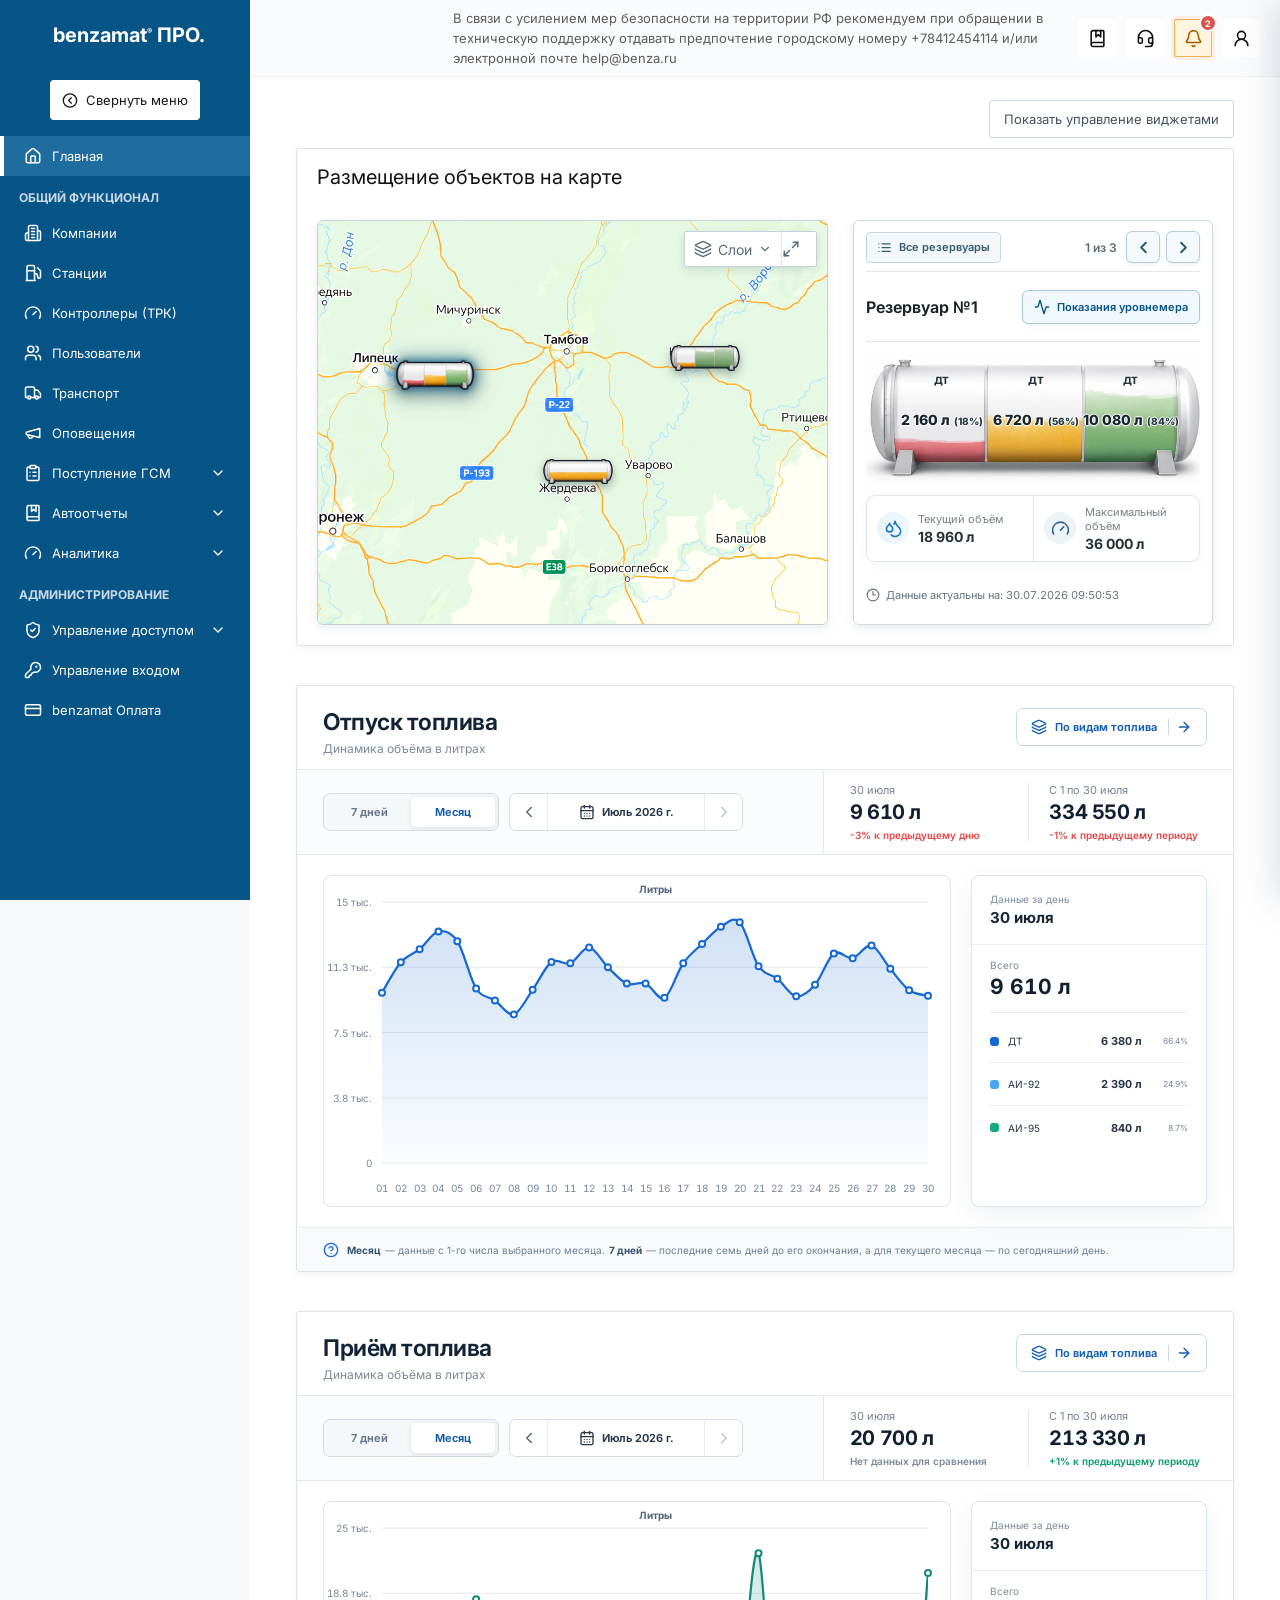
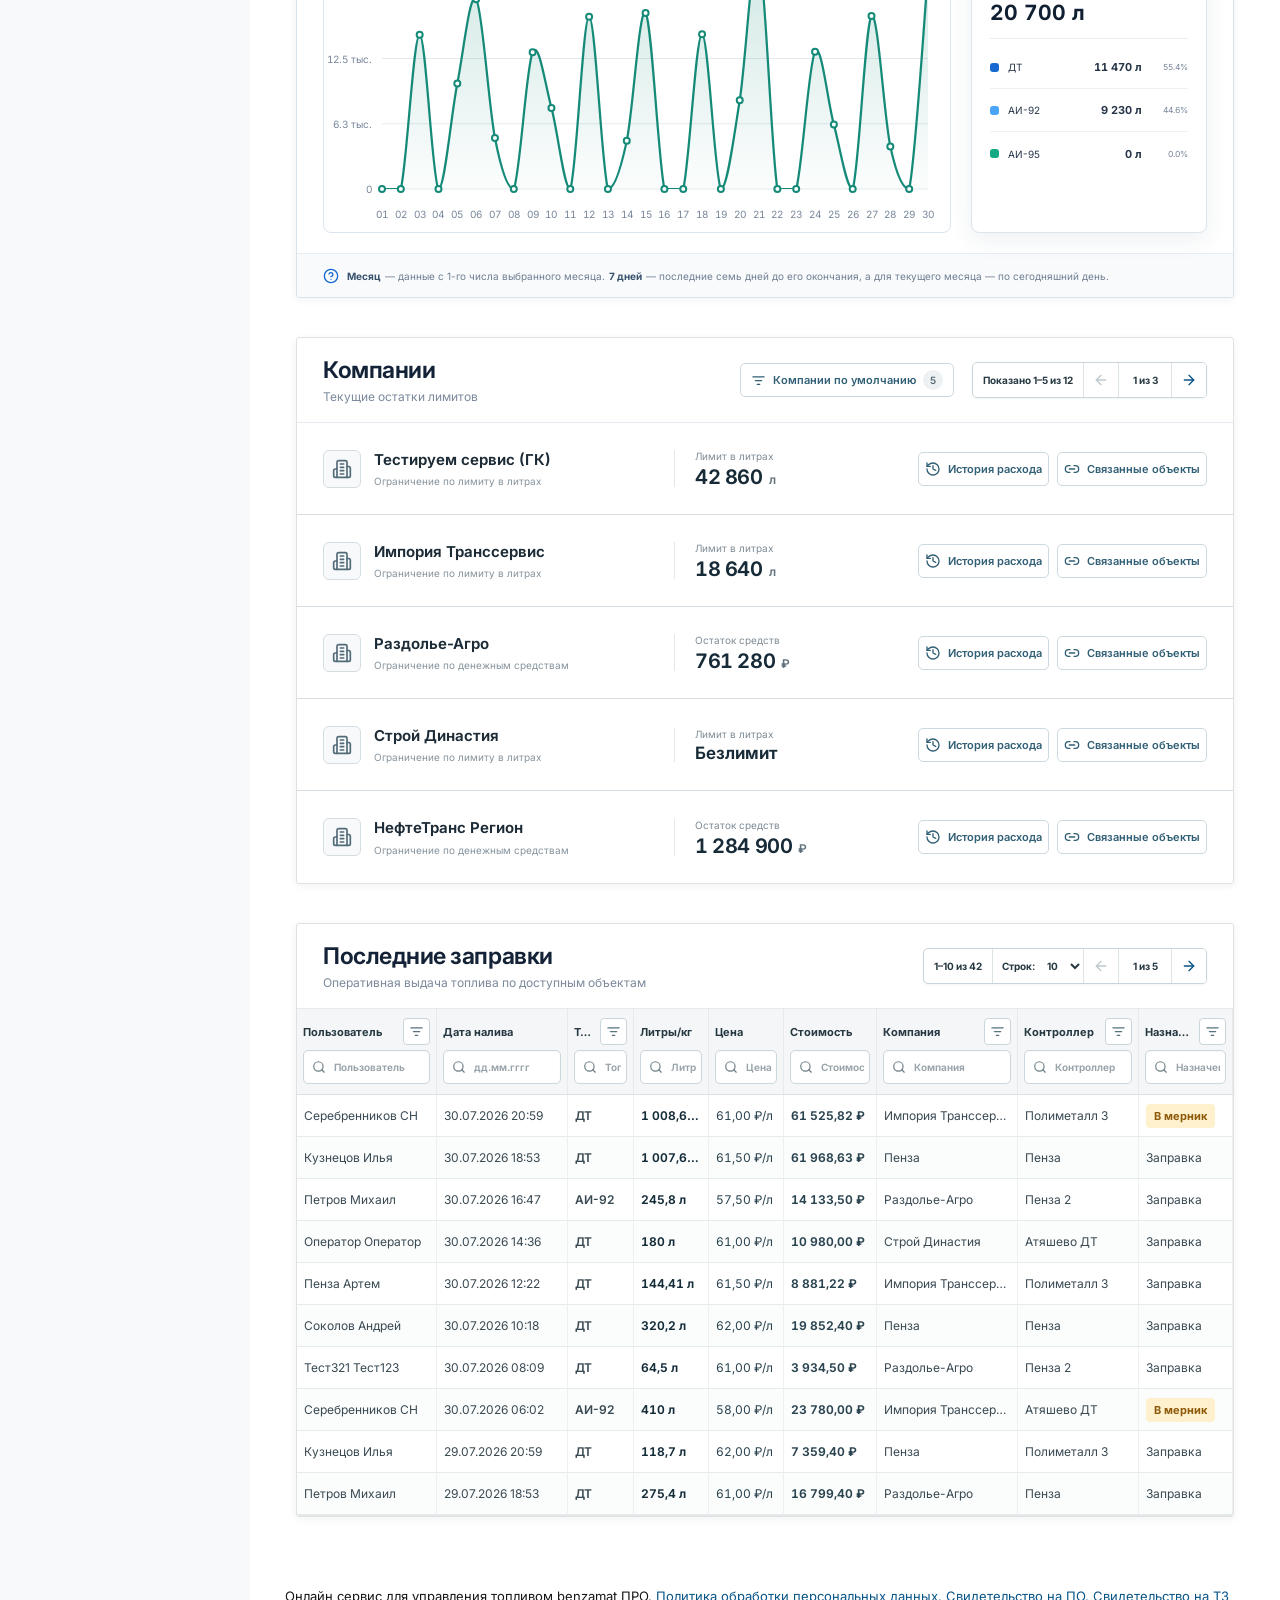
==== commit 2d4d5fbd: "Update benzamat PRO interface" ====
--- a/index.html
+++ b/index.html
@@ -8,8 +8,8 @@
       content="Локальный интерактивный прототип benzamat ПРО на моковых данных"
     />
     <title>benzamat ПРО — локальный прототип</title>
-    <script type="module" crossorigin src="/assets/index-CDPtgfd7.js"></script>
-    <link rel="stylesheet" crossorigin href="/assets/index-C1j59BFD.css">
+    <script type="module" crossorigin src="/assets/index-DOzu7-Rz.js"></script>
+    <link rel="stylesheet" crossorigin href="/assets/index-DuaqPCt4.css">
   </head>
   <body>
     <div id="root"></div>
--- a/assets/index-DuaqPCt4.css
+++ b/assets/index-DuaqPCt4.css
@@ -0,0 +1 @@
+@import"https://fonts.googleapis.com/css2?family=Inter:wght@400;500;600;700&display=swap";:root{font-family:Inter,Arial,sans-serif;color:#293747;background:#f6f8fb;font-synthesis:none;text-rendering:optimizeLegibility;--blue-950: #0d2a55;--blue-900: #103569;--blue-800: #174783;--blue-700: #1d61b4;--blue-600: #2874ca;--blue-100: #eaf3ff;--border: #dce3eb;--muted: #758394;--success: #2e9565;--danger: #d04c55;--shadow: 0 8px 24px rgba(30, 54, 82, .09)}*{box-sizing:border-box}html,body,#root{min-width:320px;min-height:100%;margin:0}body{min-height:100vh;background:#f6f8fb}button,input,select{font:inherit}button,a{-webkit-tap-highlight-color:transparent}button{color:inherit}a{color:var(--blue-700);text-decoration:none}.app-shell{display:grid;min-height:100vh;grid-template-columns:250px minmax(0,1fr);transition:grid-template-columns .18s ease}.app-shell.sidebar-collapsed{grid-template-columns:66px minmax(0,1fr)}.sidebar{position:sticky;z-index:40;top:0;display:flex;overflow:hidden;height:100vh;flex-direction:column;color:#fff;background:linear-gradient(180deg,#153f78,#0d2c57 58%,#092241);box-shadow:4px 0 18px #0d2a5524}.sidebar-brand{position:relative;display:flex;min-height:64px;align-items:center;padding:0 20px;border-bottom:1px solid rgba(255,255,255,.12);font-size:19px;font-weight:700;letter-spacing:-.5px;white-space:nowrap}.sidebar-brand sup,.login-logo sup,.login-kicker sup{font-size:8px}.brand-short{display:none;font-size:25px}.sidebar-collapsed .brand-full,.sidebar-collapsed .collapse-button span,.sidebar-collapsed .nav-item span,.sidebar-collapsed .menu-section-label,.sidebar-collapsed .nav-children{display:none}.sidebar-collapsed .brand-short{display:inline}.sidebar-collapsed .sidebar-brand{justify-content:center;padding:0}.collapse-button{display:flex;min-height:42px;align-items:center;gap:11px;padding:0 18px;border:0;border-bottom:1px solid rgba(255,255,255,.08);color:#ffffffbd;background:transparent;cursor:pointer;font-size:12px}.sidebar-collapsed .collapse-button{justify-content:center;padding:0}.sidebar-nav{overflow-x:hidden;overflow-y:auto;padding:8px 7px 28px;scrollbar-color:rgba(255,255,255,.22) transparent;scrollbar-width:thin}.menu-section-label{margin:21px 12px 7px;color:#ffffff6b;font-size:9px;font-weight:700;letter-spacing:.09em;white-space:nowrap}.nav-item{position:relative;display:flex;width:100%;min-height:39px;align-items:center;gap:11px;margin:2px 0;padding:8px 12px;border:0;border-radius:4px;color:#fffc;background:transparent;cursor:pointer;font-size:12px;text-align:left;transition:.13s ease}.nav-item svg{flex:0 0 auto}.nav-item:hover,.nav-item.active,.nav-group.open>.nav-group-trigger{color:#fff;background:#ffffff1a}.nav-item.active:before{position:absolute;inset:6px auto 6px -7px;width:3px;border-radius:0 3px 3px 0;background:#62a8f5;content:""}.sidebar-collapsed .nav-item{justify-content:center;min-height:43px;padding:8px}.group-chevron{margin-left:auto;transition:transform .16s ease}.nav-group.open .group-chevron{transform:rotate(180deg)}.nav-children{display:none;margin:2px 0 8px 35px}.nav-group.open .nav-children{display:block}.nav-child{display:block;padding:7px 8px;border-left:1px solid rgba(255,255,255,.16);color:#ffffffa6;font-size:10.5px;line-height:1.35}.nav-child:hover,.nav-child.active{border-color:#65aaf5;color:#fff;background:#ffffff0f}.mobile-close,.mobile-menu-button,.mobile-scrim{display:none}.app-column{display:grid;min-width:0;min-height:100vh;grid-template-rows:auto 1fr auto}.topbar{position:sticky;z-index:30;top:0;display:flex;min-height:60px;align-items:center;gap:18px;padding:8px 22px;border-bottom:1px solid var(--border);background:#fffffff7;box-shadow:0 2px 10px #112f4e0a}.system-message{max-width:1120px;margin:0 auto 0 0;color:#657486;font-size:9.5px;line-height:1.45}.header-actions{display:flex;flex:0 0 auto;align-items:center;gap:5px}.header-icon,.icon-button{display:inline-flex;width:34px;height:34px;align-items:center;justify-content:center;padding:0;border:1px solid transparent;border-radius:5px;background:transparent;cursor:pointer}.header-icon:hover,.header-icon.active,.icon-button:hover{border-color:#d3dfed;color:var(--blue-700);background:#f2f7fd}.profile-wrap{position:relative}.profile-menu{position:absolute;top:43px;right:0;display:flex;width:210px;flex-direction:column;gap:5px;padding:16px;border:1px solid var(--border);border-radius:5px;background:#fff;box-shadow:var(--shadow)}.profile-menu strong{font-size:14px}.profile-menu span{color:var(--muted);font-size:11px}.profile-menu button{margin-top:8px;padding:8px;border:1px solid var(--border);border-radius:4px;background:#f8fafc;cursor:pointer}.main-content{min-width:0}.page{min-height:calc(100vh - 108px);padding:26px 28px 42px}.page-heading{display:flex;align-items:flex-start;justify-content:space-between;gap:24px;margin-bottom:22px}.page-heading h1,.detail-title h1{margin:0;color:#293848;font-size:24px;font-weight:600;letter-spacing:-.02em}.page-subtitle{margin:6px 0 0;color:var(--muted);font-size:11px}.button-row{display:flex;align-items:center;gap:9px}.primary-button,.secondary-button{display:inline-flex;min-height:36px;align-items:center;justify-content:center;gap:7px;padding:7px 15px;border:1px solid transparent;border-radius:4px;cursor:pointer;font-size:11px;font-weight:600;transition:.13s ease}.primary-button{border-color:var(--blue-700);color:#fff;background:var(--blue-700)}.primary-button:hover{border-color:var(--blue-800);background:var(--blue-800)}.secondary-button{border-color:#cdd8e4;color:#425166;background:#fff}.secondary-button:hover{border-color:#aac0d7;color:var(--blue-700);background:#f8fbff}.wide-button{width:100%}.app-footer{padding:14px 28px 18px;border-top:1px solid var(--border);color:#8793a1;background:#fff;font-size:8.5px;line-height:1.7}.app-footer a{color:#66778a;text-decoration:underline}.table-toolbar{display:flex;align-items:center;justify-content:space-between;gap:14px;margin-bottom:10px}.global-search{display:flex;width:min(420px,100%);height:36px;align-items:center;gap:8px;padding:0 10px;border:1px solid var(--border);border-radius:4px;background:#fff}.global-search svg{color:#8592a1}.global-search input{width:100%;border:0;outline:0;color:#354357;background:transparent;font-size:11px}.global-search button{display:inline-flex;padding:3px;border:0;background:transparent;cursor:pointer}.table-shell{overflow:hidden;border:1px solid var(--border);border-radius:4px;background:#fff;box-shadow:0 3px 12px #1f36510a}.table-scroll{overflow-x:auto}.data-table{width:100%;border-collapse:collapse;font-size:10px}.data-table th{min-width:125px;padding:8px 8px 7px;border-right:1px solid #e4e9ef;border-bottom:1px solid #d9e1e9;color:#3a4859;background:#f8fafc;text-align:left;vertical-align:top}.data-table th:first-child{min-width:150px}.data-table th:last-child{border-right:0}.column-title{display:grid;width:100%;min-height:21px;grid-template-columns:minmax(0,1fr) auto auto;align-items:center;gap:6px;padding:0;border:0;color:#344256;background:transparent;cursor:pointer;font-size:10px;font-weight:600;text-align:left}.column-title.static{display:block}.sort-mark,.column-dots{color:#9aa6b3}.data-table th input{width:100%;height:27px;margin-top:4px;padding:3px 7px;border:1px solid #dce3eb;border-radius:3px;outline:0;color:#526174;background:#fff;font-size:9px}.data-table th input:focus{border-color:#7eaddd;box-shadow:0 0 0 2px #2471c71a}.data-table td{height:47px;padding:9px 8px;border-right:1px solid #edf0f4;border-bottom:1px solid #e6ebf0;color:#4c5a6b;background:#fff;line-height:1.35;vertical-align:middle}.data-table tbody tr:hover td{background:#f8fbff}.data-table .row-danger td{background:#fff8f8}.data-table .row-muted td{color:#8c98a5;background:#fafbfc}.actions-column{width:126px;min-width:126px!important}.row-actions{white-space:nowrap}.row-actions button{display:inline-flex;width:29px;height:29px;align-items:center;justify-content:center;margin-right:4px;padding:0;border:1px solid #dbe3ec;border-radius:4px;color:#52647a;background:#fff;cursor:pointer}.row-actions button:hover:not(:disabled){border-color:#9ab8d8;color:var(--blue-700);background:#f3f8fd}.row-actions .danger-button:disabled{cursor:not-allowed;opacity:.34}.empty-table{height:114px!important;color:#8793a1!important;text-align:center}.table-footer{display:flex;min-height:43px;align-items:center;justify-content:flex-end;gap:12px;padding:7px 12px;color:#718093;background:#fff;font-size:9px}.table-footer select{height:27px;border:1px solid var(--border);border-radius:3px;background:#fff;font-size:9px}.table-footer button{display:inline-flex;width:29px;height:29px;align-items:center;justify-content:center;padding:0;border:0;border-radius:4px;background:transparent}.status{display:inline-flex;align-items:center;padding:3px 7px;border-radius:10px;font-size:9px;font-weight:600;white-space:nowrap}.status-success{color:#257a55;background:#e9f6ef}.status-muted{color:#6f7d8d;background:#eef1f4}.modal-backdrop{position:fixed;z-index:100;top:0;right:0;bottom:0;left:0;display:grid;overflow-y:auto;padding:40px 20px;place-items:start center;background:#1222378c;-webkit-backdrop-filter:blur(2px);backdrop-filter:blur(2px)}.modal-panel{width:min(560px,100%);border-radius:5px;background:#fff;box-shadow:0 24px 60px #09224147;animation:modal-in .15s ease-out}.modal-panel.modal-wide{width:min(920px,100%)}@keyframes modal-in{0%{opacity:0;transform:translateY(-8px)}to{opacity:1;transform:translateY(0)}}.modal-header{display:flex;min-height:56px;align-items:center;justify-content:space-between;padding:11px 18px;border-bottom:1px solid var(--border)}.modal-header h2{margin:0;font-size:16px;font-weight:600}.modal-body{padding:20px}.dynamic-form .form-grid{display:grid;grid-template-columns:repeat(2,minmax(0,1fr));gap:16px 18px}.field-label{display:flex;min-width:0;flex-direction:column;gap:6px;color:#4d5a6b;font-size:10px;font-weight:600}.field-label sup{margin-left:2px;color:var(--danger)}.field-label input,.field-label select{width:100%;height:38px;padding:7px 9px;border:1px solid #d5dee8;border-radius:4px;outline:0;color:#39485a;background:#fff;font-size:11px}.field-label input:focus,.field-label select:focus{border-color:#7caddd;box-shadow:0 0 0 3px #1d61b41a}.form-actions{display:flex;justify-content:flex-end;margin-top:22px;padding-top:16px;border-top:1px solid var(--border)}.support-copy{color:#586779;font-size:11px;line-height:1.65}.support-copy strong{color:#334255}.support-copy p{margin:7px 0}.toast{position:fixed;z-index:150;right:26px;bottom:26px;max-width:min(360px,calc(100vw - 40px));padding:13px 17px;border:1px solid #b8dfca;border-radius:5px;color:#236a49;background:#ecf8f1;box-shadow:var(--shadow);font-size:11px;animation:toast-in .18s ease-out}@keyframes toast-in{0%{opacity:0;transform:translateY(8px)}to{opacity:1;transform:translateY(0)}}.inline-alert{margin-bottom:16px;padding:12px 14px;border:1px solid;border-radius:4px;font-size:10px;line-height:1.5}.info-alert{border-color:#bcd6f0;color:#315f8d;background:#edf6ff}.warning-alert{margin:18px 0 0;border-color:#ead5a5;color:#775c1f;background:#fff9eb}.action-dropdown{position:relative}.action-menu{position:absolute;z-index:20;top:42px;right:0;display:flex;width:245px;flex-direction:column;padding:6px;border:1px solid var(--border);border-radius:5px;background:#fff;box-shadow:var(--shadow)}.action-menu button{display:flex;align-items:center;gap:9px;padding:10px;border:0;border-radius:4px;background:transparent;cursor:pointer;font-size:10px;text-align:left}.action-menu button:hover{color:var(--blue-700);background:#f1f6fc}.tabs{display:flex;overflow-x:auto;align-items:flex-end;border-bottom:1px solid var(--border)}.tabs button{position:relative;flex:0 0 auto;min-height:39px;padding:9px 15px;border:0;color:#6d7988;background:transparent;cursor:pointer;font-size:10.5px;font-weight:600}.tabs button:hover,.tabs button.active{color:var(--blue-700)}.tabs button.active:after{position:absolute;right:10px;bottom:-1px;left:10px;height:2px;background:var(--blue-700);content:""}.page-tabs{margin:-3px 0 18px}.dashboard-heading{margin-bottom:18px}.widget-management{display:flex;align-items:center;gap:14px;margin-bottom:14px;padding:12px 14px;border:1px solid #aac8e5;border-radius:5px;color:#365879;background:#eef6fd}.widget-management>div{display:flex;min-width:0;flex:1;flex-direction:column;gap:3px;font-size:10px}.widget-management strong{font-size:11px}.widget-management span{color:#70869a}.dashboard-grid{display:grid;grid-template-columns:repeat(2,minmax(0,1fr));gap:14px}.dashboard-widget{min-width:0;overflow:hidden;border:1px solid var(--border);border-radius:5px;background:#fff;box-shadow:0 4px 15px #2037520b}.widget-header{display:flex;min-height:47px;align-items:center;justify-content:space-between;padding:7px 13px 7px 16px;border-bottom:1px solid var(--border)}.widget-header h2{margin:0;font-size:12px;font-weight:600}.map-widget,.full-width-widget,.summary-widget-grid{grid-column:1 / -1}.map-layout{display:grid;grid-template-columns:minmax(0,2.1fr) minmax(250px,1fr);gap:14px;padding:14px}.mock-map{position:relative;overflow:hidden;height:325px;background:radial-gradient(circle at 25% 35%,rgba(255,255,255,.8) 0 3px,transparent 4px),linear-gradient(25deg,transparent 49%,rgba(255,255,255,.58) 50%,transparent 51%),linear-gradient(120deg,transparent 49%,rgba(255,255,255,.45) 50%,transparent 51%),#dce9ec}.mock-map:before,.mock-map:after{position:absolute;border-radius:45%;background:#91be9247;content:""}.mock-map:before{top:-50px;left:-70px;width:360px;height:210px;transform:rotate(-10deg)}.mock-map:after{right:120px;bottom:-80px;width:420px;height:240px;transform:rotate(14deg)}.map-road{position:absolute;z-index:1;height:5px;border:1px solid rgba(255,255,255,.8);background:#9fb9bf;transform-origin:left center}.road-one{top:78px;left:-30px;width:112%;transform:rotate(12deg)}.road-two{top:290px;left:-30px;width:115%;transform:rotate(-8deg)}.road-three{top:-20px;left:52%;width:430px;transform:rotate(77deg)}.map-label{position:absolute;z-index:2;color:#647d84;font-size:10px;font-weight:600}.label-moscow{top:72px;left:19%}.label-penza{top:218px;left:53%}.label-samara{top:278px;right:14%}.map-pin{position:absolute;z-index:3;display:grid;width:34px;height:34px;border:3px solid #fff;border-radius:50% 50% 50% 4px;color:#fff;background:var(--blue-700);box-shadow:0 4px 10px #113e6c4d;place-items:center;transform:rotate(-45deg)}.map-pin svg{transform:rotate(45deg)}.pin-one{top:115px;left:30%}.pin-two{top:195px;left:57%;background:#23a570}.pin-three{top:105px;right:18%;background:#d8923a}.map-tools{position:absolute;z-index:4;top:14px;right:14px;display:flex;overflow:hidden;border:1px solid #c4d0da;border-radius:4px;background:#fff;box-shadow:0 3px 8px #1c385324}.map-tools button{display:grid;width:34px;height:34px;padding:0;border:0;border-right:1px solid #dde3e8;color:#566d7c;background:#fff;cursor:pointer;place-items:center}.map-tools button:last-child{border-right:0}.map-zoom{position:absolute;z-index:4;top:112px;left:14px;display:flex;width:30px;flex-direction:column;overflow:hidden;border:1px solid #c4d0da;border-radius:4px;background:#fff;box-shadow:0 3px 8px #1c385324}.map-zoom button{width:30px;height:30px;padding:0;border:0;border-bottom:1px solid #dde3e8;background:#fff;cursor:pointer}.map-zoom button:last-child{border-bottom:0}.station-summary{min-width:0;padding:2px 0}.station-summary h3{margin:4px 0 2px;font-size:12px}.station-summary>p{margin:0 0 12px;color:#667587;font-size:10px}.station-summary>button{display:flex;width:100%;align-items:center;justify-content:space-between;padding:10px 12px;border:0;border-bottom:1px solid #d7dde4;color:#4e5c6e;background:#eef0f2;cursor:pointer;font-size:10px;font-weight:600;text-align:left}.station-summary>div{padding:9px 12px 11px}.station-summary>div p{margin:5px 0;color:#566476;font-size:9px;line-height:1.45}.station-summary>div span{color:#7e8996}.compact-widget{min-height:300px}.chart-totals{display:flex;align-items:center;justify-content:space-around;padding:13px 22px 6px}.chart-totals p{display:flex;flex-direction:column;margin:0;text-align:center}.chart-totals strong{color:#253548;font-size:16px}.chart-totals span{color:#7c8793;font-size:9px}.empty-chart{display:grid;height:195px;margin:0 15px 15px;border:1px dashed #e0e5ea;color:#9aa4af;background:#fbfcfd;font-size:10px;place-items:center}.intake-legend{display:flex;justify-content:center;gap:18px;color:#697889;font-size:8px}.intake-legend span{display:flex;align-items:center;gap:5px}.intake-legend i{width:8px;height:8px;background:#1c5f9d}.intake-legend span:last-child i{background:#29a4de}.single-bar-chart{position:relative;display:grid;height:179px;margin:8px 18px 14px;align-items:end;justify-items:center;background:repeating-linear-gradient(to top,#e7ebef 0 1px,transparent 1px 35px)}.single-bar{width:28%;height:138px;background:#155d9a}.single-bar-chart>span{position:absolute;top:30px;left:0;color:#718091;font-size:8px}.summary-widget-grid{display:grid;grid-template-columns:repeat(3,minmax(0,1fr));gap:14px}.summary-widget{display:grid;min-height:300px;grid-template-rows:auto auto 1fr auto}.summary-widget>p{margin:16px 18px 5px;color:#687688;font-size:9px;line-height:1.45;text-align:center}.summary-metrics{display:grid;grid-template-columns:repeat(2,minmax(0,1fr));align-content:center;gap:17px 10px;padding:12px 18px}.summary-metric{display:flex;flex-direction:column;align-items:center;gap:4px;color:#111d2a;text-align:center}.summary-metric span{color:#344358;font-size:9px}.summary-metric strong{font-size:14px}.summary-widget>button{min-height:34px;margin:0 16px 16px;border:0;border-radius:3px;color:#526174;background:#edf1f5;cursor:pointer;font-size:9px}.report-file-list{display:flex;flex-direction:column;gap:8px;padding:10px 17px}.report-file-list div{display:grid;grid-template-columns:minmax(0,1fr) auto;align-items:center;gap:8px;padding:8px;color:#3e4c5d;background:#eef1f4;font-size:8.5px}.report-file-list span{overflow:hidden;text-overflow:ellipsis;white-space:nowrap}.report-file-list svg{padding:3px;border-radius:3px;color:#fff;background:#32bea0}.widget-picker{position:fixed;z-index:91;top:0;right:-450px;display:flex;width:440px;height:100vh;box-sizing:border-box;flex-direction:column;padding:22px;background:#fff;box-shadow:-12px 0 36px #112a462e;transition:right .2s ease}.widget-picker.open{right:0}.widget-picker-head{display:flex;align-items:center;justify-content:space-between}.widget-picker-head h2{margin:0;font-size:17px}.widget-picker>p{margin:8px 0 20px;color:var(--muted);font-size:10px;line-height:1.5}.widget-option-list{display:flex;flex:1;flex-direction:column;gap:20px;overflow-y:auto;margin:0 -8px 18px 0;padding-right:8px}.widget-option-section{display:flex;flex-direction:column;gap:8px}.widget-option-section-head{display:flex;align-items:center;justify-content:space-between}.widget-option-section-head h3{margin:0;color:#33485c;font-size:11px;font-weight:700;letter-spacing:.04em;text-transform:uppercase}.widget-option-section-head>span{display:grid;min-width:22px;height:22px;padding:0 6px;box-sizing:border-box;border-radius:11px;color:#667b8f;background:#edf2f6;font-size:10px;font-weight:700;place-items:center}.widget-option-row{display:grid;min-height:54px;grid-template-columns:28px minmax(0,1fr) auto;align-items:center;gap:9px;padding:8px 9px;box-sizing:border-box;border:1px solid var(--border);border-radius:6px;background:#fff;transition:border-color .14s ease,background-color .14s ease,box-shadow .14s ease}.widget-option-row.is-active{border-color:#a8c7e2;background:#f7fbff;box-shadow:0 2px 7px #2656800f}.widget-order-index{display:grid;width:28px;height:28px;border-radius:5px;color:#fff;background:#1777bd;font-size:11px;font-weight:750;place-items:center}.widget-order-index.is-hidden{color:#8797a5;background:#edf1f4}.widget-option-toggle{display:flex;min-width:0;align-items:center;gap:9px;cursor:pointer}.widget-option-toggle input{width:15px;height:15px;flex:0 0 auto;margin:0;accent-color:#1777bd}.widget-option-toggle>span{display:flex;min-width:0;flex-direction:column;gap:2px}.widget-option-toggle strong{overflow:hidden;color:#24394b;font-size:11px;font-weight:650;text-overflow:ellipsis;white-space:nowrap}.widget-option-toggle small{color:#7c8b98;font-size:9px}.widget-order-controls{display:flex;gap:4px}.widget-order-controls button,.widget-add-button{display:grid;width:28px;height:28px;padding:0;border:1px solid #cbd8e2;border-radius:4px;color:#3f6683;background:#fff;cursor:pointer;place-items:center}.widget-order-controls button:hover:not(:disabled),.widget-add-button:hover{border-color:#7ca8cb;color:#116aa9;background:#edf6fd}.widget-order-controls button:disabled{opacity:.35;cursor:default}.widget-option-empty{margin:0;padding:18px 12px;border:1px dashed #ccd8e2;border-radius:6px;color:#778897;background:#f8fafb;font-size:10px;text-align:center}.drawer-scrim{position:fixed;z-index:90;top:0;right:0;bottom:0;left:0;border:0;background:#1020346b}.skeleton{overflow:hidden;border-radius:5px;background:#e7ebef}.skeleton:after{display:block;width:100%;height:100%;background:linear-gradient(90deg,transparent,rgba(255,255,255,.55),transparent);content:"";animation:shimmer 1.2s infinite;transform:translate(-100%)}@keyframes shimmer{to{transform:translate(100%)}}.skeleton-title{width:190px;height:28px;margin-bottom:24px}.skeleton-map{height:405px;grid-column:1 / -1}.skeleton-card{height:235px}.skeleton-stat{height:115px;grid-column:1 / -1}.skeleton-table{height:220px;grid-column:1 / -1}.spin{animation:spin .7s linear infinite}@keyframes spin{to{transform:rotate(360deg)}}.report-period{display:flex;align-items:center;justify-content:space-between;margin-bottom:13px;padding:11px 14px;border:1px solid var(--border);border-radius:4px;background:#fff}.report-period>div{display:flex;align-items:center;gap:12px;font-size:10px}.report-period span{color:var(--muted)}.report-period strong{font-weight:600}.report-empty-state{display:grid;min-height:330px;padding:45px 20px;border:1px solid var(--border);border-radius:4px;color:#8290a0;background:#fff;place-items:center;align-content:center;text-align:center}.report-empty-state svg{color:#9eb5cc}.report-empty-state h2{margin:14px 0 3px;color:#465669;font-size:15px}.report-empty-state p{max-width:420px;margin:0 0 18px;font-size:10px;line-height:1.5}.quick-periods{display:flex;gap:7px;margin-bottom:18px}.quick-periods button{padding:7px 11px;border:1px solid #d5dee7;border-radius:4px;color:#526174;background:#f8fafc;cursor:pointer;font-size:9px}.quick-periods button:hover{border-color:#9bbce0;color:var(--blue-700);background:#f2f8ff}.back-link{display:inline-flex;align-items:center;gap:4px;margin-bottom:12px;padding:0;border:0;color:#718093;background:transparent;cursor:pointer;font-size:10px}.back-link:hover{color:var(--blue-700)}.detail-hero{display:flex;align-items:center;gap:16px;margin-bottom:17px;padding:18px;border:1px solid var(--border);border-radius:5px;background:#fff}.detail-avatar{display:grid;width:52px;height:52px;flex:0 0 auto;border-radius:4px;color:#fff;background:linear-gradient(135deg,#2b78c9,#174780);font-size:22px;font-weight:700;place-items:center}.detail-title{min-width:0;flex:1}.detail-title>span{color:#8a97a5;font-size:9px;text-transform:uppercase}.detail-title h1{overflow:hidden;margin-top:3px;font-size:20px;text-overflow:ellipsis;white-space:nowrap}.detail-meta{display:flex;flex-wrap:wrap;align-items:center;gap:10px;margin-top:7px;color:#83909e;font-size:9px}.detail-tabs{margin-bottom:15px;padding:0 5px;border:1px solid var(--border);border-radius:4px 4px 0 0;background:#fff}.detail-content{min-height:340px}.detail-card{border:1px solid var(--border);border-radius:4px;background:#fff}.detail-card>header{display:flex;align-items:center;justify-content:space-between;padding:15px 18px;border-bottom:1px solid var(--border)}.detail-card>header h2{margin:0;color:#344457;font-size:14px}.detail-card>header p{margin:4px 0 0;color:#8592a1;font-size:9px}.detail-card>header>svg{color:#8ca2b8}.form-card{min-width:0;padding-bottom:18px}.form-card .dynamic-form{padding:18px}.split-panel{display:grid;grid-template-columns:205px minmax(0,1fr);gap:14px}.inner-tabs{display:flex;flex-direction:column}.vertical-tabs{align-self:start;overflow:hidden;border:1px solid var(--border);border-radius:4px;background:#fff}.vertical-tabs button{display:flex;min-height:39px;align-items:center;gap:8px;padding:9px 12px;border:0;border-bottom:1px solid #edf0f3;color:#617083;background:#fff;cursor:pointer;font-size:9.5px;text-align:left}.vertical-tabs button:last-child{border-bottom:0}.vertical-tabs button:hover,.vertical-tabs button.active{color:var(--blue-700);background:#eff6fd}.vertical-tabs button.active{box-shadow:inset 3px 0 var(--blue-700)}.related-card{overflow:hidden}.related-card .table-shell{border:0;box-shadow:none}.permission-matrix{padding:18px}.permission-matrix>div{display:grid;min-height:43px;grid-template-columns:minmax(180px,1fr) 150px 150px;align-items:center;gap:16px;padding:8px 10px;border-bottom:1px solid #e9edf1;color:#4c5a6c;font-size:10px}.permission-matrix label{display:flex;align-items:center;gap:7px}.permission-matrix>button{margin-top:18px}.login-page{display:grid;min-height:100vh;padding:48px 20px;background:#f8f8f9;place-items:start center}.login-visual{position:relative;display:flex;overflow:hidden;align-items:flex-end;padding:8vw;color:#fff;background:radial-gradient(circle at 75% 25%,rgba(54,138,221,.65),transparent 28%),radial-gradient(circle at 20% 75%,rgba(17,101,169,.7),transparent 35%),linear-gradient(145deg,#123e76,#071c39)}.login-grid-overlay{position:absolute;top:0;right:0;bottom:0;left:0;opacity:.23;background-image:linear-gradient(rgba(255,255,255,.12) 1px,transparent 1px),linear-gradient(90deg,rgba(255,255,255,.12) 1px,transparent 1px);background-size:44px 44px;transform:perspective(500px) rotateX(62deg) scale(1.6) translateY(16%)}.login-visual:after{position:absolute;top:18%;right:14%;width:230px;height:230px;border:1px solid rgba(255,255,255,.18);border-radius:50%;box-shadow:0 0 0 45px #ffffff09,0 0 0 90px #ffffff06;content:""}.login-visual-copy{position:relative;z-index:1;max-width:610px}.login-kicker{font-size:15px;font-weight:700}.login-visual-copy h1{max-width:570px;margin:18px 0 14px;font-size:clamp(34px,4.8vw,66px);font-weight:600;letter-spacing:-.045em;line-height:.98}.login-visual-copy>p{max-width:500px;color:#ffffffb8;font-size:13px;line-height:1.55}.login-metric{display:flex;max-width:390px;align-items:center;gap:14px;margin-top:40px;padding-top:20px;border-top:1px solid rgba(255,255,255,.2)}.login-metric strong{font-size:28px}.login-metric span{color:#ffffffad;font-size:10px;line-height:1.5}.login-form-side{display:grid;padding:40px;place-items:center}.login-card{display:flex;width:min(440px,100%);flex-direction:column;gap:20px;padding:38px 28px 32px;background:#fff;box-shadow:0 8px 28px #2133480f}.login-logo{margin:0 0 18px;color:#0b4f85;font-size:48px;font-weight:700;letter-spacing:-.02em;line-height:1;white-space:nowrap;text-align:center}.login-logo b{color:#53b6e5;font-weight:600}.login-logo sup{color:#7a8b9c;font-size:8px;vertical-align:top}.login-card h1{margin:5px 0 8px;color:#1d1f22;font-size:25px;font-weight:400;text-align:center}.login-card>label{display:flex;flex-direction:column;gap:10px;color:#526174;font-size:10px;font-weight:600}.login-card>label>input,.login-password-field{width:100%;height:38px;border:1px solid #c7cbd0;border-radius:3px;background:#fff}.login-submit{min-height:36px}.login-card>label>input{padding:8px 10px;outline:0;color:#3c4958;font-size:11px}.login-password-field{display:flex;overflow:hidden;align-items:center}.login-password-field:focus-within,.login-card>label>input:focus{border-color:#719fc8;box-shadow:0 0 0 2px #10599417}.login-password-field input{min-width:0;height:100%;flex:1;padding:8px 10px;border:0;outline:0;color:#3c4958;background:transparent;font-size:11px}.login-password-field button{display:grid;width:44px;height:100%;border:0;color:#344454;background:#f2f4f7;cursor:pointer;place-items:center}.input-with-icon{display:flex;height:44px;align-items:center;gap:9px;padding:0 6px;border:1px solid #d4dde7;border-radius:4px;color:#8b98a6}.input-with-icon:focus-within{border-color:#7aa9d9;box-shadow:0 0 0 3px #1d61b41a}.input-with-icon input{width:100%;border:0;outline:0;color:#354457;background:transparent;font-size:12px}.input-with-icon button{display:inline-flex;padding:3px;border:0;color:#82909f;background:transparent;cursor:pointer}.login-submit{height:38px;margin-top:8px;border-radius:3px;background:#07568f}.login-card>a{align-self:center;color:#155b8f;font-size:11px}.login-card>small{margin-top:2px;color:#8a949f;font-size:8px;line-height:1.4;text-align:center}@media(max-width:1100px){.page{padding:22px 20px 38px}.system-message{max-height:43px;overflow:hidden}.login-page{grid-template-columns:1fr}.login-visual-copy h1{font-size:42px}}@media(max-width:900px){.app-shell,.app-shell.sidebar-collapsed{display:block}.sidebar{position:fixed;left:-260px;width:250px;transition:left .18s ease}.sidebar.mobile-open{left:0}.brand-short{display:none!important}.brand-full,.collapse-button span,.nav-item span,.menu-section-label,.nav-children{display:initial!important}.nav-item{justify-content:flex-start!important;min-height:39px!important;padding:8px 12px!important}.collapse-button{display:none}.mobile-close{position:absolute;right:11px;display:inline-flex;padding:5px;border:0;color:#fff;background:transparent}.mobile-menu-button{display:inline-flex;flex:0 0 auto;width:34px;height:34px;align-items:center;justify-content:center;padding:0;border:1px solid var(--border);border-radius:4px;background:#fff}.mobile-scrim{position:fixed;z-index:39;top:0;right:0;bottom:0;left:0;border:0;background:#0b1b2f7a}.mobile-scrim.visible{display:block}.dashboard-grid{grid-template-columns:1fr}.map-widget,.full-width-widget,.summary-widget-grid{grid-column:auto}.summary-widget-grid,.split-panel{grid-template-columns:1fr}.vertical-tabs{display:flex;overflow-x:auto;flex-direction:row}.vertical-tabs button{flex:0 0 auto;border-right:1px solid var(--border);border-bottom:0}.permission-matrix>div{grid-template-columns:1fr 115px 115px}}@media(max-width:720px){.topbar{min-height:54px;padding:8px 12px}.system-message{display:none}.header-actions{margin-left:auto}.page{padding:18px 12px 32px}.page-heading{flex-direction:column;gap:14px}.page-heading .button-row{width:100%}.page-heading .button-row>button,.page-heading .button-row>.action-dropdown,.page-heading .button-row>.action-dropdown>button{width:100%}.table-toolbar{align-items:stretch}.dynamic-form .form-grid{grid-template-columns:1fr}.mock-map{height:330px}.map-layout{grid-template-columns:1fr}.station-summary{padding:0}.widget-management{align-items:stretch;flex-wrap:wrap}.widget-management>div{width:100%;flex-basis:100%}.detail-hero{align-items:flex-start;flex-wrap:wrap}.detail-title{width:calc(100% - 70px);flex:auto}.detail-hero>button{width:100%}.permission-matrix>div{grid-template-columns:1fr;gap:7px}.login-page{display:grid;padding:28px 16px;place-items:start center}.login-visual{display:none}.login-form-side{min-height:100vh;padding:28px 20px}.login-card{padding:30px 22px 26px}.login-logo{font-size:34px}.app-footer{padding:14px 12px}}.fillings-widget,.companies-widget{grid-column:1 / -1}.fillings-widget.filter-open{position:relative;z-index:20;overflow:visible}.fillings-header,.analytics-header,.companies-header{gap:16px;border-bottom:1px solid #e6eaed}.fillings-header>div:first-child,.analytics-header>div:first-child,.companies-header>div:first-child{min-width:0}.fillings-header p,.analytics-header p,.companies-header p{margin:4px 0 0;color:#73818a;font-size:11px}.fillings-header-actions{display:flex;align-items:center;justify-content:flex-end;gap:12px;margin-left:auto}.fillings-header-actions .filter-reset-button{min-height:34px;margin-left:0;padding:0 9px;border:1px solid transparent}.fillings-header-actions .record-move-controls{gap:4px}.fillings-compact-pagination{display:grid;min-height:36px;grid-template-columns:auto auto 34px auto 34px;align-items:stretch;overflow:hidden;border:1px solid #c8d5db;border-radius:5px;color:#263942;background:#fff;box-shadow:0 1px 3px #1d3e4d0e;white-space:nowrap}.fillings-range,.fillings-rows-compact,.fillings-page-number{display:flex;min-height:34px;align-items:center;justify-content:center;font-size:10px;font-weight:700}.fillings-range{padding:0 10px;border-right:1px solid #dce4e8}.fillings-rows-compact{gap:4px;padding-left:9px;border-right:1px solid #dce4e8}.fillings-rows-compact select{width:44px;height:34px;padding:0 4px;border:0;outline:0;color:#263942;background:#fff;font-size:10px;font-weight:700;cursor:pointer}.fillings-page-number{min-width:54px;padding:0 7px;border-right:1px solid #dce4e8;border-left:1px solid #dce4e8}.fillings-compact-pagination button{display:grid;width:34px;height:34px;padding:0;border:0;color:#075487;background:#fff;cursor:pointer;transition:color .13s ease,background .13s ease;place-items:center}.fillings-compact-pagination button:not(:disabled):hover{color:#fff;background:#075487}.fillings-compact-pagination button:disabled{color:#bdc8cd;cursor:not-allowed}.report-link-button,.quiet-link-button,.breakdown-button{display:inline-flex;min-height:34px;align-items:center;justify-content:center;gap:7px;padding:0 12px;border:1px solid #9fc1d2;border-radius:5px;color:#075487;background:#f5fafc;font-size:12px;font-weight:600;cursor:pointer;transition:border-color .15s ease,background .15s ease,transform .15s ease}.report-link-button:hover,.quiet-link-button:hover,.breakdown-button:hover,.breakdown-button.active{border-color:#5d94af;background:#eaf5fa;transform:translateY(-1px)}.manage-hint{color:#7c8991;font-size:11px}.fillings-filterbar{position:relative;z-index:8;display:flex;min-height:54px;align-items:center;gap:7px;padding:9px 14px;border-bottom:1px solid #e6eaed;background:#f8fafb}.filterbar-label{display:inline-flex;align-items:center;gap:6px;margin-right:4px;color:#60717b;font-size:11px;font-weight:700;text-transform:uppercase}.entity-filter{position:relative}.entity-filter>button,.filter-reset-button{display:inline-flex;min-height:32px;align-items:center;gap:6px;padding:0 10px;border:1px solid #d3dce1;border-radius:5px;color:#43545f;background:#fff;font-size:11px;white-space:nowrap;cursor:pointer}.entity-filter>button:hover,.entity-filter>button.active{border-color:#78a7bd;color:#075487;background:#eff7fa}.entity-filter>button b{display:grid;min-width:18px;height:18px;padding:0 4px;border-radius:9px;color:#fff;background:#075487;font-size:10px;place-items:center}.entity-filter-popover{position:absolute;z-index:15;top:39px;left:0;width:270px;padding:12px;border:1px solid #d4dee3;border-radius:7px;background:#fff;box-shadow:0 12px 30px #1d343f2e;animation:filter-popover-in .14s ease-out}@keyframes filter-popover-in{0%{opacity:0;transform:translateY(-5px)}to{opacity:1;transform:translateY(0)}}.entity-filter-popover>strong{display:block;margin:0 2px 8px;color:#283841;font-size:12px}.entity-filter-popover>div{display:flex;max-height:230px;overflow-y:auto;flex-direction:column;gap:2px}.entity-filter-popover label{display:grid;min-height:34px;grid-template-columns:18px minmax(0,1fr);align-items:center;gap:8px;padding:5px 6px;border-radius:4px;font-size:11px;cursor:pointer}.entity-filter-popover label:hover{background:#f1f6f8}.entity-filter-popover input{position:absolute;opacity:0}.filter-check{display:grid;width:18px;height:18px;border:1px solid #aebdc5;border-radius:4px;color:#fff;background:#fff;place-items:center}.entity-filter-popover label:has(input:checked) .filter-check{border-color:#075487;background:#075487}.filter-done-button{width:100%;min-height:32px;margin-top:10px;border:0;border-radius:4px;color:#fff;background:#075487;font-size:11px;font-weight:600;cursor:pointer}.filter-reset-button{margin-left:auto;border-color:transparent;color:#8a5151;background:transparent}.fillings-table-area{display:grid;min-width:0;grid-template-columns:minmax(0,1fr) 48px;border-bottom:1px solid #e2e7ea}.fillings-table-scroll{min-width:0;overflow-x:auto;overflow-y:hidden;scrollbar-color:#9db2bd #edf2f4;scrollbar-width:thin}.fillings-table-scroll.is-scrollable{max-height:674px;overflow-y:auto}.fillings-table{width:100%;min-width:1280px;border-spacing:0;border-collapse:separate;color:#394952;background:#fff;font-size:12px}.fillings-table thead{position:sticky;z-index:4;top:0}.fillings-table th{height:44px;padding:0 14px;border-right:1px solid #e6eaed;border-bottom:1px solid #d9e0e4;color:#273841;background:#f4f6f7;font-weight:650;text-align:left;white-space:nowrap}.fillings-table th:nth-child(1){width:230px}.fillings-table th:nth-child(2){width:165px}.fillings-table th:nth-child(3){width:110px}.fillings-table th:nth-child(4){width:125px}.fillings-table th:nth-child(5){width:230px}.fillings-table th:nth-child(6){width:180px}.fillings-table th:nth-child(7){width:120px}.fillings-table td{height:42px;padding:0 14px;border-right:1px solid #edf0f2;border-bottom:1px solid #e5eaed;background:#fff;white-space:nowrap}.fillings-table tbody tr:nth-child(2n) td{background:#fbfcfc}.fillings-table tbody tr:hover td{background:#f2f8fb}.fillings-table td:nth-child(3){font-weight:600}.amount-cell{color:#142b38;font-variant-numeric:tabular-nums;font-weight:650}.meter-label{display:inline-flex;min-height:24px;align-items:center;padding:0 8px;border-radius:4px;color:#8c5a0a;background:#fff0ce;font-size:11px;font-weight:700}.fillings-navigation{display:flex;flex-direction:column;align-items:center;gap:12px;padding:8px 6px;border-left:1px solid #dce4e8;background:#f6f9fa}.fillings-navigation>div{display:flex;flex-direction:column;gap:6px}.fillings-navigation button{display:grid;width:36px;height:36px;padding:0;border:1px solid #82aabd;border-radius:6px;color:#075487;background:#fff;box-shadow:0 2px 6px #1f43541f;cursor:pointer;transition:transform .14s ease,background .14s ease;place-items:center}.fillings-navigation button:hover{color:#fff;background:#075487;transform:translateY(-1px)}.fillings-footer{display:flex;min-height:48px;align-items:center;justify-content:flex-end;gap:24px;padding:8px 14px;color:#64737c;background:#fff;font-size:11px}.fillings-footer label{display:inline-flex;align-items:center;gap:8px}.fillings-footer select{height:30px;padding:0 8px;border:1px solid #cdd9df;border-radius:4px;background:#fff}.fillings-settingsbar{display:flex;min-height:62px;align-items:center;justify-content:space-between;gap:18px;padding:10px 14px;border-bottom:1px solid #dfe6e9;background:#f7f9fa}.fillings-page-settings,.fillings-navigation-group{display:flex;align-items:center;gap:10px}.fillings-result-summary{display:inline-flex;min-height:34px;align-items:baseline;gap:4px;padding:7px 10px;border:1px solid #d6e0e4;border-radius:5px;color:#263942;background:#fff;font-size:11px;font-weight:700;white-space:nowrap}.fillings-result-summary strong{color:#075487;font-size:11px;font-weight:700}.rows-count-setting{display:inline-flex;min-height:34px;align-items:center;gap:8px;padding-left:11px;border-left:1px solid #d7dfe3;color:#263942;font-size:11px;font-weight:700;white-space:nowrap}.rows-count-setting select{height:34px;min-width:60px;padding:0 8px;border:1px solid #c9d6dc;border-radius:5px;color:#263942;background:#fff;font-size:11px;font-weight:700;cursor:pointer}.fillings-settingsbar .filter-reset-button{min-height:34px;margin-left:0;padding:0 9px;border:1px solid transparent}.table-move-controls{display:inline-flex;min-height:34px;align-items:center;gap:5px}.table-move-controls>span{display:inline-flex;align-items:center;gap:6px;margin-right:4px;color:#5a6e78;font-size:10px;font-weight:650;white-space:nowrap}.table-move-controls button{display:grid;width:34px;height:34px;padding:0;border:1px solid #9bb8c5;border-radius:5px;color:#075487;background:#fff;box-shadow:0 1px 4px #1d3e4d17;cursor:pointer;transition:color .13s ease,background .13s ease,transform .13s ease;place-items:center}.table-move-controls button:hover{color:#fff;background:#075487;transform:translateY(-1px)}.fillings-page-navigation{display:grid;min-height:42px;grid-template-columns:38px minmax(104px,auto) 38px;align-items:center;overflow:hidden;border:1px solid #bfd0d8;border-radius:6px;background:#fff;box-shadow:0 1px 4px #1d3e4d0f}.fillings-page-navigation>span{display:flex;min-width:104px;flex-direction:column;align-items:center;justify-content:center;padding:4px 10px;border-right:1px solid #dce5e9;border-left:1px solid #dce5e9;line-height:1.25;white-space:nowrap}.fillings-page-navigation small{color:#6b7a82;font-size:9px;font-weight:600}.fillings-page-navigation strong{color:#263942;font-size:11px;font-weight:700}.fillings-page-navigation button{display:grid;width:38px;height:40px;padding:0;border:0;color:#075487;background:#fff;cursor:pointer;transition:color .13s ease,background .13s ease;place-items:center}.fillings-page-navigation button:not(:disabled):hover{color:#fff;background:#075487}.fillings-page-navigation button:disabled{color:#b6c2c8;cursor:not-allowed}.fillings-table-area{position:relative;display:block;min-width:0}.fillings-table-scroll{overflow-x:hidden}.fillings-table-scroll.is-scrollable{max-height:506px}.fillings-table{min-width:0;table-layout:fixed}.fillings-table th{height:86px;padding:9px 6px 10px;vertical-align:top}.fillings-table th:nth-child(1){width:15%}.fillings-table th:nth-child(2){width:14%}.fillings-table th:nth-child(3){width:7%}.fillings-table th:nth-child(4){width:8%}.fillings-table th:nth-child(5){width:8%}.fillings-table th:nth-child(6){width:10%}.fillings-table th:nth-child(7){width:15%}.fillings-table th:nth-child(8){width:13%}.fillings-table th:nth-child(9){width:10%}.fillings-table td{overflow:hidden;padding-right:7px;padding-left:7px;text-overflow:ellipsis;white-space:nowrap}.fillings-column-heading{display:flex;height:27px;align-items:center;justify-content:space-between;gap:7px}.fillings-column-heading>span{overflow:hidden;color:#263942;font-size:11px;font-weight:700;text-overflow:ellipsis}.fillings-column-heading>button{position:relative;display:grid;width:27px;height:27px;flex:0 0 auto;padding:0;border:1px solid #c9d6dc;border-radius:4px;color:#57717e;background:#fff;cursor:pointer;place-items:center}.fillings-column-heading>button:hover,.fillings-column-heading>button.active{border-color:#6f9fb4;color:#075487;background:#eaf4f8}.fillings-column-heading>button b{position:absolute;top:-6px;right:-6px;display:grid;min-width:16px;height:16px;padding:0 3px;border:2px solid #f4f6f7;border-radius:9px;color:#fff;background:#075487;font-size:8px;place-items:center}.column-search-field{position:relative;display:grid;height:34px;grid-template-columns:25px minmax(0,1fr) auto;align-items:center;margin-top:5px;overflow:hidden;border:1px solid #cbd7dc;border-radius:5px;color:#6c7d85;background:#fff;box-shadow:inset 0 1px 2px #203a4609;transition:border-color .13s ease,box-shadow .13s ease}.column-search-field:focus-within{border-color:#5d96af;box-shadow:0 0 0 3px #0754871c}.column-search-field>svg{margin-left:8px}.column-search-field input{width:100%;min-width:0;height:32px;padding:0 5px;border:0;outline:0;color:#304650;background:transparent;font-size:10px}.column-search-field input::placeholder{color:#98a3a9}.column-search-field>button{display:grid;width:25px;height:30px;padding:0;border:0;color:#74858e;background:transparent;cursor:pointer;place-items:center}.column-filter-popover{position:absolute;z-index:14;right:auto;width:min(292px,calc(100% - 16px));padding:9px;box-sizing:border-box;border:1px solid #cddae0;border-radius:7px;background:#fff;box-shadow:0 14px 34px #18334033;animation:filter-popover-in .14s ease-out}.column-filter-popover.is-user-filter{width:min(310px,calc(100% - 16px))}.column-filter-popover>header{display:flex;align-items:center;justify-content:space-between;gap:10px;margin-bottom:7px}.column-filter-popover>header>div{display:flex;flex-direction:column;gap:1px}.column-filter-popover>header span{color:#7a878e;font-size:9px}.column-filter-popover>header strong{color:#243942;font-size:13px}.column-filter-popover>header button{display:grid;width:25px;height:25px;padding:0;border:0;border-radius:4px;color:#647780;background:#f1f5f6;cursor:pointer;place-items:center}.user-company-scope{display:block;margin-bottom:7px;padding:7px;border:1px solid #dce5e9;border-radius:5px;background:#f5f8f9}.user-company-scope>span{display:block;margin-bottom:4px;color:#5f727c;font-size:9px;font-weight:700}.user-company-scope select{width:100%;height:31px;padding:0 28px 0 9px;border:1px solid #beced5;border-radius:4px;outline:0;color:#2e444e;background:#fff;font-size:10px;font-weight:600;cursor:pointer}.user-company-scope select:focus{border-color:#5d96af;box-shadow:0 0 0 3px #0754871a}.popover-search-field{display:grid;height:32px;grid-template-columns:27px minmax(0,1fr);align-items:center;overflow:hidden;border:1px solid #bfcfd6;border-radius:5px;color:#607783;background:#fff}.popover-search-field:focus-within{border-color:#5d96af;box-shadow:0 0 0 3px #0754871a}.popover-search-field svg{margin-left:8px}.popover-search-field input{height:30px;min-width:0;padding:0 8px 0 3px;border:0;outline:0;color:#304650;font-size:10px}.filter-selection-toolbar{display:flex;min-height:28px;align-items:center;justify-content:space-between;gap:8px;margin-top:5px;padding-bottom:4px;border-bottom:1px solid #e5eaed}.filter-selection-toolbar>span{color:#73818a;font-size:9px;white-space:nowrap}.filter-selection-toolbar>div{display:inline-flex;gap:3px}.filter-selection-toolbar button{min-height:23px;padding:0 5px;border:0;border-radius:4px;color:#075487;background:#edf5f8;font-size:9px;font-weight:700;cursor:pointer}.filter-selection-toolbar button:hover:not(:disabled){background:#dcecf3}.filter-selection-toolbar button:disabled{color:#a8b3b9;background:#f4f6f7;cursor:not-allowed}.column-filter-options{display:flex;max-height:158px;overflow-y:auto;flex-direction:column;gap:2px;margin-top:2px}.column-filter-options label{display:grid;min-height:29px;grid-template-columns:18px minmax(0,1fr);align-items:center;gap:8px;padding:3px 5px;border-radius:4px;font-size:10px;cursor:pointer}.column-filter-options label:hover{background:#f1f6f8}.column-filter-options input{position:absolute;opacity:0}.column-filter-options label:has(input:checked) .filter-check{border-color:#075487;background:#075487}.column-filter-options>p{margin:12px 4px;color:#87939a;font-size:10px}.column-filter-popover>footer{display:grid;grid-template-columns:1fr 1fr;gap:6px;margin-top:6px;padding-top:6px;border-top:1px solid #e1e7ea}.column-filter-popover>footer button{min-height:29px;margin:0;border:1px solid #d3dde1;border-radius:4px;color:#5b6d76;background:#f7f9fa;font-size:10px;cursor:pointer}.column-filter-popover>footer .filter-done-button{border-color:#075487;color:#fff;background:#075487}.price-cell,.cost-cell{color:#29434f;font-variant-numeric:tabular-nums}.cost-cell{font-weight:650}.fillings-empty{height:110px!important;color:#7b8991;text-align:center}.dashboard-widget.analytics-widget{grid-column:1 / -1;min-height:0;overflow:hidden;border:1px solid #dbe3ea}.widget-header.fillings-header{min-height:84px;align-items:center;padding:18px 26px;border-bottom:1px solid #e5eaf0}.widget-header.fillings-header h2{margin:0 0 5px;color:#132236;font-size:23px;font-weight:650;letter-spacing:-.02em}.widget-header.fillings-header p{margin:0;color:#7b899b;font-size:12px}.widget-header.analytics-header{position:relative;min-height:84px;align-items:flex-start;gap:18px;padding:22px 26px 13px;border-bottom:1px solid #e5eaf0}.widget-header.analytics-header>div:first-child{min-width:0}.widget-header.analytics-header h2{margin:0 0 5px;color:#132236;font-size:23px;font-weight:650;letter-spacing:-.02em}.analytics-header p{margin:0;color:#7b899b;font-size:12px}.analytics-view-controls{display:flex;min-width:0;align-items:center;justify-content:flex-end;gap:10px;margin-left:auto}.fuel-visibility-filter{display:inline-flex;min-height:38px;align-items:center;gap:3px;padding:3px;border:1px solid #d4dde7;border-radius:7px;background:#f7f9fb;animation:fuel-filter-in .18s ease both}.fuel-visibility-filter label{display:inline-flex;min-height:30px;align-items:center;gap:5px;padding:0 8px;border:1px solid transparent;border-radius:5px;color:#6c7a8c;background:transparent;font-size:10px;cursor:pointer;transition:color .13s ease,border-color .13s ease,background .13s ease}.fuel-visibility-filter label:hover{color:#26415f;background:#fff}.fuel-visibility-filter label.active{border-color:#d9e2ec;color:#1b3048;background:#fff;box-shadow:0 1px 3px #1f375014}.fuel-visibility-filter input{width:13px;height:13px;margin:0;accent-color:#1769d2;cursor:pointer}.fuel-visibility-filter input:disabled{cursor:not-allowed}.fuel-visibility-filter i{width:8px;height:8px;border-radius:50%}.breakdown-button{display:inline-flex;min-height:38px;align-items:center;justify-content:center;gap:8px;margin-left:0;padding:0 14px;border:1px solid #c8d8ea;border-radius:7px;color:#155fb5;background:#fff;font-size:11px;font-weight:650;cursor:pointer;transition:border-color .15s ease,background .15s ease,transform .15s ease}.breakdown-arrow{margin-left:3px;padding-left:7px;border-left:1px solid #c7d7e8;box-sizing:content-box;transition:transform .15s ease}.breakdown-button:hover{border-color:#8ab1dc;background:#f6faff;transform:translateY(-1px)}.breakdown-button:hover .breakdown-arrow{transform:translate(2px)}.breakdown-button.active{border-color:#8eb2db;background:#eef6ff}.manage-dot{position:absolute;top:12px;right:12px;width:7px;height:7px;border-radius:50%;background:#e9a53b}.analytics-overview-bar{display:grid;grid-template-columns:minmax(420px,1fr) minmax(320px,.78fr);align-items:stretch;border-bottom:1px solid #e2e8ee;background:#fbfcfd}.analytics-toolbar{display:flex;align-items:center;justify-content:flex-start;gap:10px;padding:16px 26px}.period-switch{display:inline-flex;height:38px;padding:3px;border:1px solid #d3dce6;border-radius:7px;background:#f5f7fa}.period-switch button{min-width:84px;padding:0 14px;border:0;border-radius:5px;color:#66758a;background:transparent;font-size:11px;font-weight:650;cursor:pointer}.period-switch button:hover{color:#155fb5}.period-switch button.active{color:#1259aa;background:#fff;box-shadow:0 1px 5px #1f3d4c1f}.month-navigation{display:grid;min-width:234px;height:38px;grid-template-columns:38px minmax(150px,1fr) 38px;align-items:center;border:1px solid #d3dce6;border-radius:7px;background:#fff}.month-navigation button{display:grid;height:100%;padding:0;border:0;color:#536579;background:transparent;cursor:pointer;place-items:center;transition:color .13s ease,background .13s ease}.month-navigation button:first-child{border-right:1px solid #e7ebef;border-radius:7px 0 0 7px}.month-navigation button:last-child{border-left:1px solid #e7ebef;border-radius:0 7px 7px 0}.month-navigation button:hover:not(:disabled){color:#1259aa;background:#f2f7fd}.month-navigation button:disabled{color:#bcc5ce;cursor:not-allowed}.month-navigation span{display:inline-flex;align-items:center;justify-content:center;gap:7px;color:#26374c;font-size:11px;font-weight:650;white-space:nowrap}.analytics-totals{display:grid;grid-template-columns:repeat(2,minmax(0,1fr));align-items:center;padding:13px 26px;border-left:1px solid #e2e8ee;background:#fff}.analytics-totals p{display:flex;min-width:0;flex-direction:column;align-items:flex-start;gap:3px;margin:0}.analytics-totals p+p{align-items:flex-start;padding-left:20px;border-left:1px solid #e3e8ed}.analytics-totals span{color:#748196;font-size:11px}.analytics-totals strong{color:#111f33;font-size:20px;font-variant-numeric:tabular-nums;letter-spacing:-.02em}.analytics-trend{margin-top:2px;font-size:10px;font-weight:600}.analytics-trend.positive{color:#0a9c6d}.analytics-trend.negative{color:#e54848}.analytics-trend.neutral{color:#7b8998}.analytics-content{display:grid;min-width:0;grid-template-columns:minmax(0,1fr) 236px;gap:20px;padding:20px 26px}.analytics-chart-frame{position:relative;min-width:0;overflow:hidden;border:1px solid #dce4ec;border-radius:8px;background:#fff}.analytics-legend{position:absolute;z-index:2;top:2px;right:18px;display:flex;min-height:24px;align-items:center;gap:16px;color:#617184;font-size:10px;pointer-events:none}.analytics-legend span{display:inline-flex;align-items:center;gap:6px}.analytics-legend i,.analytics-fuel-list i{width:9px;height:9px;flex:0 0 auto;border-radius:3px}.legend-дт{background:#1769d2}.legend-аи92{background:#4ba5f5}.legend-аи95{background:#13aa83}.analytics-line-chart{display:block;width:100%;height:330px;overflow:visible}.chart-grid-line{stroke:#e4e9ef;stroke-width:1}.chart-axis-unit,.chart-y-label,.chart-x-label{fill:#77869a;font-size:10px;font-variant-numeric:tabular-nums}.chart-axis-unit{fill:#52647a;font-weight:700;text-anchor:middle}.chart-y-label{text-anchor:end}.chart-x-label{text-anchor:middle;transition:fill .14s ease,font-weight .14s ease}.chart-x-label.selected{fill:#125fbd;font-weight:750}.series-area{pointer-events:none}.series-line{fill:none;stroke-linecap:round;stroke-linejoin:round;stroke-width:2.25;pointer-events:none;animation:analytics-line-in .6s cubic-bezier(.22,.75,.25,1) both;stroke-dasharray:1;stroke-dashoffset:1}.line-release,.line-дт{stroke:#1769d2}.line-intake{stroke:#168a78}.line-аи92{stroke:#4ba5f5}.line-аи95{stroke:#13aa83}.selected-day-line{stroke:#3b86e8;stroke-dasharray:5 5;stroke-width:1;pointer-events:none}.chart-point-target{cursor:crosshair;outline:none}.chart-point-group{pointer-events:none}.chart-day-hit-zone{fill:transparent;cursor:crosshair;outline:none;pointer-events:all}.chart-day-hit-zone:focus-visible{fill:#1769d209}.chart-point{fill:#fff;stroke-width:2;transition:r .14s ease,fill .14s ease}.point-release,.point-дт{stroke:#1769d2}.point-intake{stroke:#168a78}.point-аи92{stroke:#4ba5f5}.point-аи95{stroke:#13aa83}.chart-point.selected{fill:currentColor;stroke:#fff;stroke-width:2}.point-release.selected,.point-дт.selected{color:#1769d2}.point-intake.selected{color:#168a78}.point-аи92.selected{color:#4ba5f5}.point-аи95.selected{color:#13aa83}.chart-point-halo{fill:none;stroke-width:7;opacity:.17}.halo-release,.halo-дт{stroke:#1769d2}.halo-intake{stroke:#168a78}.halo-аи92{stroke:#4ba5f5}.halo-аи95{stroke:#13aa83}.chart-tooltip{pointer-events:none}.chart-tooltip rect,.chart-tooltip path{fill:#172334}.chart-tooltip text{fill:#dce5ef;font-size:10px}.chart-tooltip .chart-tooltip-value{fill:#fff;font-size:13px;font-weight:700}.analytics-detail-panel{align-self:stretch;min-width:0;margin-top:0;border:1px solid #dce4ec;border-radius:8px;background:#fff;box-shadow:0 8px 24px #21375012}.analytics-detail-panel header{display:flex;min-height:69px;flex-direction:column;justify-content:center;gap:3px;padding:0 18px;border-bottom:1px solid #e8edf2}.analytics-detail-panel header span,.analytics-detail-total span{color:#7b899a;font-size:10px}.analytics-detail-panel header strong{color:#172536;font-size:15px}.analytics-detail-total{display:flex;min-height:68px;flex-direction:column;justify-content:center;gap:3px;margin:0 18px;border-bottom:1px solid #e8edf2}.analytics-detail-total strong{color:#111f32;font-size:21px;font-variant-numeric:tabular-nums}.analytics-fuel-list{padding:7px 18px 12px}.analytics-fuel-list>div{display:grid;min-height:43px;grid-template-columns:10px minmax(42px,1fr) auto 38px;align-items:center;gap:8px;border-bottom:1px solid #eef1f4;color:#263548;font-size:10px}.analytics-fuel-list>div:last-child{border-bottom:0}.analytics-fuel-list strong{font-size:11px;font-variant-numeric:tabular-nums;white-space:nowrap}.analytics-fuel-list small{color:#758398;text-align:right;font-variant-numeric:tabular-nums}.analytics-note{display:flex;min-height:44px;align-items:center;gap:8px;padding:0 26px;border-top:1px solid #e9eef3;color:#6f7e91;background:#f8fafc;font-size:10px}.analytics-note svg{flex:0 0 auto;color:#1769d2}.analytics-note span{display:flex;align-items:baseline;gap:4px}.analytics-note strong{color:#38516d;font-weight:700}@keyframes analytics-line-in{to{stroke-dashoffset:0}}@keyframes fuel-filter-in{0%{opacity:0;transform:translate(6px)}}.summary-widget-grid{grid-template-columns:repeat(2,minmax(0,1fr))}.companies-widget{min-height:0}.widget-header.companies-header{min-height:84px;align-items:center;padding:18px 26px;border-bottom:1px solid #e5eaf0}.widget-header.companies-header h2{margin:0 0 5px;color:#132236;font-size:23px;font-weight:650;letter-spacing:-.02em}.widget-header.companies-header p{margin:0;color:#7b899b;font-size:12px}.companies-header-actions{display:flex;align-items:center;gap:18px;margin-left:auto}.company-priority-button{display:inline-flex;min-height:34px;align-items:center;justify-content:center;gap:7px;padding:0 10px;border:1px solid #ccd9df;border-radius:5px;color:#315f76;background:#fff;font-size:11px;font-weight:600;cursor:pointer;transition:border-color .15s ease,color .15s ease,background-color .15s ease,transform .15s ease}.company-priority-button:hover{border-color:#5d94af;color:#075487;background:#eaf5fa;transform:translateY(-1px)}.company-priority-button>span{display:grid;min-width:20px;height:20px;padding:0 5px;border-radius:10px;color:#566873;background:#edf1f3;font-size:10px;place-items:center}.company-compact-pagination{grid-template-columns:auto 34px auto 34px}.company-balance-list{display:flex;flex-direction:column;min-height:460px;animation:company-page-in .15s ease both}@keyframes company-page-in{0%{opacity:.55;transform:translateY(3px)}}.company-balance-row{display:grid;min-height:92px;grid-template-columns:minmax(260px,1fr) minmax(170px,220px) auto;align-items:center;gap:24px;padding:17px 26px;border-bottom:1px solid #d6dee3;transition:background-color .16s ease}.company-balance-row:last-child{border-bottom:0}.company-balance-main{min-width:0}.company-settings-link{display:inline-flex;width:fit-content;max-width:100%;align-items:center;gap:13px;padding:0;border:0;color:inherit;background:transparent;font:inherit;text-align:left;cursor:pointer}.company-settings-link:focus-visible{outline:2px solid #78a7bc;outline-offset:4px;border-radius:4px}.company-building-icon{display:grid;width:38px;height:38px;flex:0 0 38px;border:1px solid #d4dde2;border-radius:6px;color:#526b78;background:#f7f9fa;place-items:center}.company-balance-copy{display:block;min-width:0}.company-balance-copy>strong{display:block;overflow:hidden;color:#1c2b36;font-size:15px;font-weight:650;line-height:1.3;text-overflow:ellipsis;white-space:nowrap}.company-balance-copy>small{display:block;margin-top:6px;color:#87939c;font-size:10px;line-height:1.3}.company-settings-link:hover .company-balance-copy>strong{color:#075487}.company-settings-link:hover .company-building-icon{border-color:#8fb0bf;color:#075487;background:#eef6f9}.company-balance-values{min-width:0}.company-limit-value{min-width:0;padding-left:20px;border-left:1px solid #e1e7eb}.company-limit-value>span{display:block;margin-bottom:5px;color:#7e8b95;font-size:10px;line-height:1.2}.company-limit-value p{display:flex;min-width:0;align-items:baseline;gap:6px;margin:0;white-space:nowrap}.company-limit-value strong{overflow:hidden;color:#172a37;font-size:20px;font-weight:650;font-variant-numeric:tabular-nums;letter-spacing:-.02em;line-height:1;text-overflow:ellipsis}.company-limit-value strong.is-unlimited{font-size:17px;letter-spacing:0}.company-limit-value small{color:#61717c;font-size:12px;font-weight:600}.company-row-actions{display:flex;align-items:center;justify-content:flex-end;gap:8px}.company-history-button,.company-links-button{display:inline-flex;min-height:34px;align-items:center;justify-content:center;gap:7px;border:1px solid #ccd9df;border-radius:5px;color:#315f76;background:#fff;font-size:11px;font-weight:600;cursor:pointer;transition:border-color .16s ease,color .16s ease,background-color .16s ease,transform .16s ease}.company-history-button:hover,.company-links-button:hover{border-color:#7da9bd;color:#075487;background:#edf6fa;transform:translateY(-1px)}.company-connections-modal .modal-body{padding:8px 20px 20px}.company-connections-list{display:flex;flex-direction:column}.company-connection-row{display:flex;min-height:58px;align-items:center;justify-content:space-between;gap:20px;border-bottom:1px solid #dce3e7}.company-connection-row:last-child{border-bottom:0}.company-connection-row>span{display:inline-flex;align-items:center;gap:10px;color:#526873;font-size:12px}.company-connection-row>strong{color:#172a37;font-size:20px;font-weight:650;font-variant-numeric:tabular-nums}.modal-panel.company-filter-modal{width:min(590px,100%);overflow:hidden}.company-filter-modal .modal-body{padding:18px 20px 20px}.company-filter-intro{display:flex;align-items:center;justify-content:space-between;gap:20px;margin-bottom:14px}.company-filter-intro p{margin:0;color:#667782;font-size:12px;line-height:1.45}.company-filter-intro strong{flex:0 0 auto;color:#233946;font-size:12px;font-variant-numeric:tabular-nums}.company-filter-search{display:flex;height:40px;align-items:center;gap:9px;padding:0 12px;border:1px solid #ccd8de;border-radius:5px;color:#84919a;background:#fff}.company-filter-search:focus-within{border-color:#6c9db5;box-shadow:0 0 0 3px #07548714}.company-filter-search input{width:100%;min-width:0;border:0;outline:0;color:#273a45;background:transparent;font:inherit;font-size:12px}.company-filter-search input::placeholder{color:#9aa5ac}.company-filter-list{max-height:354px;margin-top:12px;overflow-y:auto;border-top:1px solid #e5e9eb}.company-filter-option{display:grid;min-height:58px;grid-template-columns:20px minmax(0,1fr);align-items:center;gap:11px;padding:9px 7px;border-bottom:1px solid #e8ecef;cursor:pointer;transition:background-color .13s ease}.company-filter-option:hover{background:#f8fafb}.company-filter-option.selected{background:#f4f8fa}.company-filter-option.disabled{opacity:.48;cursor:not-allowed}.company-filter-option>input{position:absolute;width:1px;height:1px;overflow:hidden;opacity:0;pointer-events:none}.company-filter-check{display:grid;width:18px;height:18px;border:1px solid #b9c8cf;border-radius:4px;color:#fff;background:#fff;place-items:center}.company-filter-option.selected .company-filter-check{border-color:#176c91;background:#176c91}.company-filter-option>span:last-child{min-width:0}.company-filter-option strong,.company-filter-option small{display:block}.company-filter-option strong{overflow:hidden;color:#253943;font-size:12px;font-weight:650;text-overflow:ellipsis;white-space:nowrap}.company-filter-option small{margin-top:4px;color:#839099;font-size:10px}.company-filter-empty{margin:0;padding:34px 10px;color:#87939b;font-size:12px;text-align:center}.company-filter-actions{display:flex;align-items:center;justify-content:space-between;gap:12px;padding-top:16px}.company-filter-actions .primary-button:disabled{border-color:#d7dee2;color:#9aa5ab;background:#edf0f2;cursor:not-allowed}.limit-history-summary{display:flex;align-items:center;justify-content:space-between;gap:18px;margin-bottom:14px;padding:12px 14px;border:1px solid #dbe5e9;border-radius:6px;color:#63747e;background:#f6f9fa;font-size:11px}.limit-history-summary span{display:inline-flex;align-items:center;gap:7px}.limit-history-summary strong{color:#273b45}.limit-history-scroll{overflow-x:auto}.limit-history table{width:100%;min-width:880px;border-spacing:0;font-size:11px}.limit-history--liters table{min-width:680px}.limit-history th,.limit-history td{height:42px;padding:9px 12px;border-bottom:1px solid #e1e6e9;text-align:left}.limit-history th{color:#65747c;background:#f3f6f7}.limit-history td{color:#465a65}.limit-history td:first-child,.limit-history-operation,.limit-history-balance{font-variant-numeric:tabular-nums;white-space:nowrap}.limit-history-operation{color:#243d4a!important;font-weight:650}.limit-history-balance{color:#596b74!important}.limit-history-balance--after{color:#173f52!important;background:#f5f9fa;font-weight:700}.notifications-wrap,.profile-wrap{position:relative}.notification-button.has-unread{border-color:#f0b153;color:#a55c00;background:#fff5df;box-shadow:0 0 0 3px #f0b15326}.notification-count{position:absolute;top:-5px;right:-5px;display:grid;min-width:18px;height:18px;padding:0 4px;border:2px solid #fff;border-radius:10px;color:#fff;background:#d9534f;font-size:9px;font-weight:700;place-items:center}.notifications-menu{position:absolute;z-index:60;top:44px;right:0;width:min(390px,calc(100vw - 28px));overflow:hidden;border:1px solid #d6e0e5;border-radius:8px;background:#fff;box-shadow:0 16px 38px #172f3c33;animation:filter-popover-in .14s ease-out}.notifications-menu>header{display:flex;min-height:58px;align-items:center;justify-content:space-between;gap:12px;padding:10px 13px;border-bottom:1px solid #e5eaed}.notifications-menu>header>div{display:flex;flex-direction:column;gap:2px}.notifications-menu>header strong{color:#21343e;font-size:13px}.notifications-menu>header span{color:#78868e;font-size:10px}.notifications-menu>header button{display:inline-flex;align-items:center;gap:5px;padding:6px;border:0;color:#075487;background:transparent;font-size:10px;cursor:pointer}.notification-list{display:flex;max-height:330px;overflow-y:auto;flex-direction:column}.notification-list>button{display:grid;min-height:72px;grid-template-columns:8px minmax(0,1fr) auto;align-items:start;gap:10px;padding:12px 13px;border:0;border-bottom:1px solid #e7ebed;background:#fff;text-align:left;cursor:pointer}.notification-list>button.is-unread{background:#fffaf0}.notification-list>button:hover{background:#f2f7f9}.notification-list i{width:7px;height:7px;margin-top:5px;border-radius:50%;background:#d99a38}.notification-list .is-read i{background:#cbd4d8}.notification-list>button>span{display:flex;min-width:0;flex-direction:column;gap:4px}.notification-list strong{color:#273942;font-size:11px}.notification-list small{overflow:hidden;color:#73818a;font-size:10px;text-overflow:ellipsis;white-space:nowrap}.notification-list time{color:#89959c;font-size:9px;white-space:nowrap}.all-notifications-link{width:100%;min-height:40px;border:0;color:#075487;background:#f4f8fa;font-size:11px;font-weight:600;cursor:pointer}.profile-menu{width:295px;gap:0;padding:7px;border-radius:8px;box-shadow:0 16px 38px #172f3c33}.profile-menu .profile-identity{display:grid;width:100%;min-height:64px;grid-template-columns:38px minmax(0,1fr) auto;align-items:center;gap:10px;margin:0;padding:8px;border:0;background:transparent;text-align:left}.profile-menu .profile-identity:hover{background:#f2f7f9}.profile-avatar{display:grid;width:36px;height:36px;border-radius:50%;color:#fff;background:#075487;font-size:14px;font-weight:700;place-items:center}.profile-identity>span:nth-child(2){display:flex;min-width:0;flex-direction:column;gap:3px}.profile-identity small{color:#74828a;font-size:10px}.profile-menu-actions{display:grid;grid-template-columns:minmax(0,1fr) 92px;gap:6px;padding-top:7px;border-top:1px solid #e2e8eb}.profile-menu .profile-menu-actions button{display:inline-flex;min-height:34px;align-items:center;justify-content:center;gap:6px;margin:0;padding:0 9px;border:1px solid #d8e1e5;color:#40535e;background:#f7f9fa;font-size:10px}.profile-menu .profile-menu-actions .logout-button{border-color:#ecd0d0;color:#a13e3e;background:#fff7f7}.station-directory{display:flex;flex-direction:column;gap:12px}.station-list-card{display:grid;min-height:142px;grid-template-columns:minmax(0,1fr) 150px;overflow:hidden;border:1px solid #dbe3e7;border-radius:7px;background:#fff;box-shadow:0 4px 13px #1f36420e;transition:border-color .15s ease,box-shadow .15s ease,transform .15s ease}.station-list-card:hover{border-color:#a9c1cc;box-shadow:0 8px 22px #1f364217;transform:translateY(-1px)}.station-card-main{display:grid;min-width:0;grid-template-columns:180px minmax(250px,1fr) minmax(280px,.9fr);align-items:center;gap:20px;padding:13px;border:0;background:#fff;text-align:left;cursor:pointer}.station-map-preview{position:relative;display:flex;overflow:hidden;height:112px;align-items:flex-end;justify-content:center;gap:5px;padding:16px 12px 18px;border:1px solid #ced9de;border-radius:5px;color:#075487;background:linear-gradient(25deg,transparent 48%,rgba(255,255,255,.7) 49% 51%,transparent 52%),linear-gradient(115deg,transparent 48%,rgba(255,255,255,.7) 49% 51%,transparent 52%),#dfeaed}.station-map-preview>svg{position:absolute;top:16px;left:50%;filter:drop-shadow(0 3px 3px rgba(20,51,67,.2));transform:translate(-50%)}.station-map-preview i{position:relative;display:block;width:42px;height:18px;overflow:hidden;border:1px solid #677d87;border-radius:45%/55%;background:#f7f9f9}.station-map-preview i b{position:absolute;top:0;bottom:0;left:0;background:#54a0c0}.station-card-copy{display:flex;min-width:0;flex-direction:column;gap:12px}.station-card-title{display:flex;align-items:center;gap:10px}.station-card-title strong{overflow:hidden;color:#20343e;font-size:16px;text-overflow:ellipsis;white-space:nowrap}.station-card-title em{padding:3px 7px;border-radius:10px;color:#277659;background:#e8f5ef;font-size:9px;font-style:normal;font-weight:700}.station-card-address,.station-card-meta{display:flex;align-items:center;gap:7px;color:#687983;font-size:11px}.station-card-meta{flex-wrap:wrap;gap:16px}.station-card-meta span{display:inline-flex;align-items:center;gap:5px}.station-sections-preview{display:grid;grid-template-columns:repeat(2,minmax(0,1fr));gap:7px}.station-sections-preview>span{display:flex;min-width:0;flex-direction:column;gap:4px;padding:9px 10px;border-left:3px solid #4c9bbc;color:#6b7a82;background:#f3f7f8}.station-sections-preview small{overflow:hidden;font-size:9px;text-overflow:ellipsis;white-space:nowrap}.station-sections-preview strong{color:#253b46;font-size:12px}.station-edit-button{display:inline-flex;align-items:center;justify-content:center;gap:7px;border:0;border-left:1px solid #dce4e8;color:#075487;background:#f5f9fa;font-size:11px;font-weight:600;cursor:pointer}.station-edit-button:hover{color:#fff;background:#075487}.station-editor{display:flex;flex-direction:column;gap:22px}.station-form-section{border:1px solid #dce4e8;border-radius:7px}.station-form-section>header{display:flex;min-height:62px;align-items:center;gap:11px;padding:11px 14px;border-bottom:1px solid #e0e6e9;background:#f7f9fa}.station-form-section>header>span{display:grid;width:28px;height:28px;border-radius:50%;color:#fff;background:#075487;font-size:12px;font-weight:700;place-items:center}.station-form-section>header h3{margin:0;color:#273a43;font-size:14px}.station-form-section>header p{margin:3px 0 0;color:#75838b;font-size:10px}.station-form-grid{display:grid;grid-template-columns:repeat(2,minmax(0,1fr));gap:15px 18px;padding:16px}.station-editor label{display:flex;min-width:0;flex-direction:column;gap:6px;color:#465861;font-size:11px;font-weight:600}.station-editor label sup{color:#c84646}.station-editor input,.station-editor select{width:100%;height:38px;padding:7px 10px;border:1px solid #cfdade;border-radius:4px;outline:none;color:#2f424c;background:#fff;font-size:11px}.station-editor input:focus,.station-editor select:focus{border-color:#72a3b9;box-shadow:0 0 0 3px #0754871a}.station-address-field>div{display:grid;grid-template-columns:32px minmax(0,1fr);align-items:center;overflow:hidden;border:1px solid #cfdade;border-radius:4px}.station-address-field>div>svg{margin-left:10px;color:#68818e}.station-address-field>div input{border:0;border-radius:0}.station-address-field small{color:#859198;font-size:9px;font-weight:400}.station-description-field{grid-column:1 / -1}.section-count-field{width:190px;margin:14px 16px}.section-editor-list{display:flex;flex-direction:column;gap:8px;padding:0 16px 16px}.section-editor-row{display:grid;grid-template-columns:34px repeat(3,minmax(0,1fr));align-items:end;gap:10px;padding:11px;border:1px solid #e0e6e9;border-radius:5px;background:#fbfcfc}.section-number{display:grid;width:30px;height:38px;border-radius:4px;color:#075487;background:#eaf3f7;font-size:12px;font-weight:700;place-items:center}.station-form-actions{display:flex;align-items:center;justify-content:space-between;gap:20px;padding-top:2px}.station-form-actions>span{display:inline-flex;align-items:center;gap:7px;color:#667983;font-size:10px}@media(max-width:1180px){.fillings-filterbar{overflow-x:auto}.analytics-overview-bar{grid-template-columns:minmax(0,1fr)}.analytics-totals{border-top:1px solid #e2e8ee;border-left:0}.analytics-content{grid-template-columns:minmax(0,1fr)}.analytics-detail-panel{margin-top:0}.company-balance-row{grid-template-columns:minmax(220px,1fr) minmax(150px,190px) auto;gap:16px}.station-card-main{grid-template-columns:150px minmax(230px,1fr)}.station-sections-preview{display:none}}@media(max-width:720px){.fillings-header,.analytics-header,.companies-header{align-items:flex-start;flex-wrap:wrap}.fillings-header-actions,.analytics-controls,.companies-header .quiet-link-button{width:100%;margin-left:0}.fillings-header-actions{justify-content:flex-end;flex-wrap:wrap}.fillings-compact-pagination{width:100%;grid-template-columns:auto auto 34px minmax(54px,1fr) 34px}.report-link-button,.quiet-link-button,.breakdown-button{width:100%}.widget-header.analytics-header,.widget-header.fillings-header,.widget-header.companies-header{min-height:0;gap:14px;padding:18px 18px 14px}.widget-header.analytics-header h2,.widget-header.fillings-header h2,.widget-header.companies-header h2{font-size:20px}.analytics-view-controls{width:100%;align-items:stretch;flex-direction:column-reverse;margin-left:0}.breakdown-button{margin-left:0}.fuel-visibility-filter{width:100%;box-sizing:border-box}.fuel-visibility-filter label{flex:1;justify-content:center}.analytics-toolbar{align-items:stretch;flex-direction:column;gap:9px;padding:14px 18px}.period-switch{width:100%}.period-switch button{flex:1}.month-navigation{width:100%;min-width:0}.analytics-totals{padding:14px 18px}.analytics-totals p+p{padding-left:14px}.analytics-totals strong{font-size:20px}.analytics-trend{max-width:130px;font-size:9px;line-height:1.35}.analytics-content{gap:12px;padding:14px 10px}.analytics-line-chart{height:310px}.chart-x-label:not(.is-major){display:none}.analytics-detail-panel{margin:0 8px}.analytics-note{align-items:flex-start;padding:12px 18px;line-height:1.45}.analytics-note span{display:block}.analytics-note strong:not(:first-child){margin-left:3px}.fillings-filterbar{justify-content:flex-start}.filterbar-label{position:sticky;z-index:2;left:0;padding-right:7px;background:#f8fafb}.entity-filter-popover{position:fixed;top:110px;right:14px;left:14px;width:auto}.fillings-table-area{grid-template-columns:minmax(0,1fr) 44px}.fillings-settingsbar{align-items:stretch;flex-wrap:wrap;gap:8px}.fillings-page-settings,.fillings-navigation-group{width:100%;flex-wrap:wrap}.fillings-result-summary,.rows-count-setting{flex:1 1 auto;justify-content:center}.rows-count-setting{padding-left:0;border-left:0}.fillings-settingsbar .filter-reset-button{width:100%;justify-content:center;order:4}.table-move-controls{flex:1 1 auto;justify-content:flex-end}.record-move-controls{justify-content:flex-start}.fillings-page-navigation{margin-left:auto}.column-filter-popover{position:absolute;right:auto}.analytics-legend{right:8px;gap:10px;padding:0}.summary-widget-grid{grid-template-columns:1fr}.company-balance-row{min-height:0;grid-template-columns:minmax(0,1fr) 96px;gap:16px;padding:17px 18px}.company-balance-values{grid-column:1 / -1;grid-row:2;gap:0}.company-balance-values.is-money-only .company-limit-value{grid-column:1 / -1}.company-balance-values.is-liters-only{grid-template-columns:minmax(0,1fr)}.company-limit-value{padding:2px 14px 2px 0;border-left:0}.company-limit-value+.company-limit-value{padding-right:0;padding-left:14px;border-left:1px solid #e1e7eb}.company-limit-value strong{font-size:18px}.company-history-button{grid-column:2;grid-row:1}.limit-history-summary{align-items:flex-start;flex-direction:column}.notifications-menu{position:fixed;top:58px;right:14px;left:14px;width:auto}.station-list-card,.station-card-main{grid-template-columns:1fr}.station-map-preview{display:none}.station-edit-button{min-height:42px;border-top:1px solid #dce4e8;border-left:0}.station-form-grid,.section-editor-row{grid-template-columns:1fr}.section-number{height:28px}.station-form-actions{align-items:stretch;flex-direction:column}}:root{color:#151515;background:#f8f9fb;--blue-950: #075487;--blue-900: #075487;--blue-800: #064c7b;--blue-700: #075487;--blue-600: #12689f;--border: #dedede;--muted: #747474;--danger: #ff676d;--shadow: 0 3px 10px rgba(20, 42, 60, .08)}body{color:#151515;background:#f8f9fb}.sidebar{background:#075487;box-shadow:none}.sidebar-brand{min-height:70px;padding:0 53px;border-bottom:0;font-size:20px;letter-spacing:0}.collapse-button{width:150px;min-height:40px;margin:10px auto 16px;justify-content:center;gap:8px;padding:0 12px;border:0;border-radius:4px;color:#171717;background:#fff;font-size:13px;white-space:nowrap}.collapse-button:hover{background:#f4f4f4}.sidebar-nav{padding:0 0 28px}.menu-section-label{margin:14px 19px 8px;color:#ffffffc7;font-size:12px;letter-spacing:0}.nav-item{min-height:40px;gap:10px;margin:0;padding:8px 24px;border-radius:0;color:#fff;font-size:13px}.nav-item:hover,.nav-item.active,.nav-group.open>.nav-group-trigger{background:#4d97c75c}.nav-item.active:before{inset:0 auto 0 0;width:4px;border-radius:0;background:#fff}.nav-children{margin:1px 0 5px 52px}.nav-child{padding:10px 0;border:0;color:#fff;font-size:12px;line-height:1.32}.nav-child:hover,.nav-child.active{border:0;background:transparent}.nav-child.active{font-weight:700}.topbar{min-height:70px;padding:8px 20px;border-bottom-color:#f0f0f0;background:#fafbfc;box-shadow:none}.system-message{max-width:1040px;margin-left:183px;color:#5d5d5d;font-size:13px;line-height:1.55}.header-actions{gap:10px}.header-icon,.icon-button{width:38px;height:38px;border-radius:2px;color:#111;background:#fff}.main-content{background:#f8f9fb}.page{min-height:calc(100vh - 132px);padding:24px 35px 50px;background:linear-gradient(#fff 0,#fff 520px,#f8f9fb 520px)}.page-heading{align-items:center;margin-bottom:22px}.page-heading h1,.detail-title h1{color:#111;font-size:19px;font-weight:700;letter-spacing:0}.page-heading h1>span{color:#6e7080;font-weight:500}.primary-button,.secondary-button{min-height:38px;padding:8px 14px;border-radius:3px;font-size:13px;font-weight:400}.app-footer{padding:18px 35px 20px;border-top:0;color:#151515;font-size:13px}.app-footer a{color:#075487;text-decoration:none}.table-toolbar{display:none}.table-shell{border:1px solid #e1e1e1;border-radius:2px;box-shadow:0 2px 4px #0000001f}.data-table{color:#111;font-size:14px}.data-table th{min-width:170px;padding:13px 15px 7px;border-right:0;border-bottom:1px solid #d7d7d7;color:#111;background:#f1f1f1}.data-table th:first-child{min-width:190px}.column-title{min-height:22px;gap:8px;color:#111;font-size:14px;font-weight:700}.column-title.static{min-height:22px}.sort-mark,.column-dots{color:#b6b6b6;font-weight:400}.data-table th input{height:29px;margin-top:2px;padding:2px 0;border:0;border-bottom:1px solid #9c9c9c;border-radius:0;color:#505050;background:transparent;font-size:16px}.data-table th input:focus{border-color:#075487;box-shadow:none}.data-table td{height:61px;padding:12px 15px;border-right:0;border-bottom:1px solid #dedede;color:#111;font-size:14px}.data-table tbody tr:hover td{background:#f7fbfe}.data-table .row-danger td{background:#ffb3bd}.data-table .row-muted td{color:#202020;background:#cbcbcb}.actions-column{width:250px;min-width:250px!important}.row-actions button{width:36px;height:29px;margin-right:10px;border:0;border-radius:2px;color:#111;background:#f0f3f5}.row-actions .danger-button:disabled{color:#fff;background:#ff676d;cursor:default;opacity:1}.empty-table{height:100px!important;color:#666!important;font-size:15px!important;font-style:italic}.table-footer{min-height:58px;gap:12px;padding:8px 20px;color:#595959;font-size:15px}.table-footer select{height:30px;border:0;font-size:15px}.status{padding:3px 6px;border-radius:3px;color:#fff;font-size:12px;font-weight:500}.status-success{color:#fff;background:#35c19a}.status-muted{color:#fff;background:#7d8495}.tabs{border-bottom-color:#e6e6e6}.tabs button{min-height:44px;padding:10px 17px;color:#075487;font-size:15px;font-weight:400}.tabs button.active:after{right:0;left:0;height:3px;background:#075487}.page-tabs{margin:20px 0;overflow:hidden}.users-limit-toggle{display:flex;justify-content:flex-end;align-items:center;gap:8px;margin:-14px 0 19px;font-size:14px}.inline-alert{padding:11px 14px;border:0;border-radius:0;font-size:14px}.info-alert{color:#48657b;background:#e7f3fd}.entity-page .info-alert{color:#555;background:#ededed}.modal-panel{border-radius:2px}.modal-header h2{font-size:19px}.field-label{gap:8px;color:#111;font-size:14px;font-weight:400}.field-label input,.field-label select{height:38px;padding:7px 12px;border-color:#cfcfcf;border-radius:2px;color:#555;font-size:14px}.action-menu button{font-size:13px}.dashboard-page{padding-right:46px;padding-left:46px;padding-top:23px;background:#fff}.dashboard-heading{margin-bottom:10px}.dashboard-grid{gap:39px 14px}.dashboard-widget{border-color:#e1e1e1;border-radius:3px;box-shadow:0 2px 8px #1428370f}.widget-header{min-height:56px;padding:8px 20px;border-bottom:0}.widget-header h2{color:#141414;font-size:20px;font-weight:400}.widget-actions{display:flex;gap:8px}.widget-actions .icon-button{width:32px;height:28px;background:#f2f5f7}.map-layout{grid-template-columns:minmax(0,2.05fr) minmax(360px,1fr);gap:25px;padding:15px 20px 20px}.mock-map{height:405px;box-sizing:border-box;overflow:hidden;border:1px solid #c6d2d8;border-radius:6px;background-color:#f7f7f1;background-image:none;box-shadow:0 3px 10px #26414f1a}.mock-map:before,.mock-map:after,.map-road,.map-label{display:none}.mock-map:before{position:absolute;z-index:0;top:0;right:0;bottom:0;left:0;display:block;width:auto;height:auto;border-radius:0;background:url(/assets/regional-map-sharp-CFUPynX2.png) center / cover no-repeat;content:"";filter:contrast(1.12) saturate(1.08);transform:none;pointer-events:none}.map-pin{top:140px;left:50%;width:34px;height:24px;border:0;border-radius:0;background:transparent;box-shadow:none;transform:none}.tank-marker{position:relative;display:grid;width:67px;height:28px;place-items:center}.tank-marker>img{display:block;width:100%;height:100%;object-fit:contain;filter:drop-shadow(1px 0 0 #172027) drop-shadow(-1px 0 0 #172027) drop-shadow(0 1px 0 #172027) drop-shadow(0 -1px 0 #172027) drop-shadow(0 4px 5px rgba(20,34,42,.34));transition:filter .16s ease}.tank-marker-shell{position:absolute;z-index:2;right:0;bottom:5px;left:0;height:27px;overflow:hidden;border:1px solid #7d898f;border-radius:48%/58%;background:radial-gradient(ellipse at 50% 0%,rgba(255,255,255,.95),transparent 48%),linear-gradient(180deg,#fbfcfc,#dce3e6 54%,#f6f8f8);box-shadow:inset 7px 0 8px #66747b1f,inset -7px 0 8px #66747b1f,inset 0 5px 7px #ffffffd9,0 3px 5px #1c323d38}.tank-marker-shell.segmented{display:grid;grid-template-columns:repeat(3,minmax(0,1fr))}.tank-marker-shell:after{position:absolute;z-index:3;top:2px;right:7px;bottom:2px;left:7px;border-right:1px solid rgba(78,91,97,.28);border-left:1px solid rgba(78,91,97,.28);border-radius:42%;content:"";pointer-events:none}.tank-marker-compartment{position:relative;overflow:hidden;min-width:0;border-right:1px solid rgba(74,87,95,.48)}.tank-marker-compartment:last-of-type{border-right:0}.tank-marker-liquid{position:absolute;right:0;bottom:0;left:0;background:linear-gradient(180deg,var(--liquid-top),var(--liquid-bottom));box-shadow:inset 0 2px #ffffff47;transition:height .22s ease}.tank-marker-liquid:before{position:absolute;top:-2px;right:-2px;left:-2px;height:4px;border-radius:50%;background:color-mix(in srgb,var(--liquid-top),white 28%);content:""}.tank-marker-seam{position:absolute;z-index:4;top:3px;bottom:3px;left:7px;width:1px;background:#414e544d;box-shadow:40px 0 #414e544d}.tank-marker-hatch{position:absolute;z-index:1;top:0;width:12px;height:6px;border:1px solid #69767c;border-bottom:0;border-radius:3px 3px 0 0;background:linear-gradient(180deg,#f7f9fa,#bcc6ca)}.tank-marker-hatch-left{left:12px}.tank-marker-hatch-center{left:22px}.tank-marker-hatch-right{right:10px}.tank-marker-feet{position:absolute;right:9px;bottom:0;left:9px;height:6px;border-right:7px solid #66747a;border-left:7px solid #66747a}.reservoir-marker{position:absolute;z-index:3;display:flex;min-width:0;flex-direction:column;align-items:center;padding:6px;border:0;border-radius:7px;background:transparent;box-shadow:none;cursor:pointer;transform:translate(-50%,-50%)}.reservoir-marker:hover{background:transparent;box-shadow:none;transform:translate(-50%,-50%)}.reservoir-marker:focus-visible{outline:3px solid rgba(7,84,135,.28);outline-offset:3px}.reservoir-marker.active{z-index:5;background:transparent;box-shadow:none}.reservoir-marker.active:before{display:none}.reservoir-marker .tank-marker{transform:scale(1);transition:transform .16s ease}.reservoir-marker:hover .tank-marker{transform:scale(1.06)}.reservoir-marker.active .tank-marker{transform:scale(1.12)}.reservoir-marker.active .tank-marker>img{filter:drop-shadow(1px 0 0 #12191e) drop-shadow(-1px 0 0 #12191e) drop-shadow(0 1px 0 #12191e) drop-shadow(0 -1px 0 #12191e) drop-shadow(0 0 4px rgba(7,84,135,.88)) drop-shadow(0 0 9px rgba(7,84,135,.56)) drop-shadow(0 5px 6px rgba(20,34,42,.38))}.reservoir-panel{display:flex;min-width:0;height:405px;box-sizing:border-box;flex-direction:column;padding:10px 12px 8px;border:1px solid #d0d9de;border-radius:6px;background:#fff;box-shadow:0 3px 10px #26414f1a}.reservoir-panel-toolbar{display:flex;min-height:40px;align-items:center;justify-content:space-between;gap:12px;margin-bottom:8px;padding-bottom:8px;border-bottom:1px solid #e3e6e8}.reservoir-overview-button{display:inline-flex;height:31px;align-items:center;gap:7px;padding:0 10px;border:1px solid #cbd7dd;border-radius:4px;color:#315b70;background:#f4f8fa;font-size:11px;font-weight:600;cursor:pointer}.reservoir-overview-button:hover{border-color:#91afbd;background:#eaf3f7}.reservoir-stepper{display:flex;align-items:center;gap:6px}.reservoir-stepper>span{margin-right:3px;color:#5e6d76;font-size:12px;font-weight:600;white-space:nowrap}.reservoir-stepper button{display:grid;width:34px;height:32px;padding:0;border:1px solid #b8cbd5;border-radius:6px;color:#245c79;background:#f5f9fb;box-shadow:0 2px 5px #22495e14;cursor:pointer;transition:border-color .15s ease,background .15s ease,box-shadow .15s ease,transform .15s ease;place-items:center}.reservoir-stepper button:hover,.reservoir-stepper button:focus-visible{border-color:#6d9db5;color:#075487;background:#eaf4f8;box-shadow:0 4px 9px #22495e21;outline:none;transform:translateY(-1px)}.reservoir-details{display:flex;min-width:0;min-height:0;flex:1 1 auto;flex-direction:column;padding:2px 0 12px;box-sizing:border-box;animation:reservoir-reveal .18s ease-out}@keyframes reservoir-reveal{0%{opacity:0;transform:translate(6px)}to{opacity:1;transform:translate(0)}}.reservoir-details-head{display:flex;height:60px;min-height:60px;box-sizing:border-box;align-items:center;justify-content:space-between;gap:6px;padding-bottom:9px;border-bottom:1px solid #e3e6e8}.reservoir-details-head>div{min-width:0}.reservoir-details-head span{color:#74818a;font-size:12px}.reservoir-details-head h3{flex:0 0 auto;margin:0;color:#1a2329;font-size:16px;line-height:1.1}.reservoir-settings-link{display:inline-flex;min-width:0;flex:0 1 auto;align-items:center;gap:6px;padding:4px 0;border:0;color:#1a2329;background:transparent;cursor:pointer;font:inherit;text-align:left}.reservoir-settings-link>span{overflow:hidden;color:inherit;font-size:16px;font-weight:650;line-height:1.1;text-overflow:ellipsis;white-space:nowrap}.reservoir-settings-link>svg{flex:0 0 auto;color:#7a909f;opacity:0;transition:color .13s ease,opacity .13s ease,transform .13s ease}.reservoir-settings-link:hover,.reservoir-settings-link:focus-visible{color:#116fae}.reservoir-settings-link:hover>svg,.reservoir-settings-link:focus-visible>svg{color:#116fae;opacity:1;transform:rotate(12deg)}.level-readings-action{position:relative;display:inline-flex;flex:0 0 auto}.level-readings-button{display:inline-flex;height:34px;flex:0 0 auto;align-items:center;justify-content:center;gap:7px;padding:0 11px;border:1px solid #a9c8d8;border-radius:6px;color:#075487;background:#f1f8fb;box-shadow:0 2px 5px #22495e0f;font-size:11px;font-weight:600;white-space:nowrap;cursor:pointer;transition:color .15s ease,border-color .15s ease,background .15s ease,box-shadow .15s ease,transform .15s ease}.level-readings-button:hover:not(:disabled){border-color:#6d9db5;color:#06466f;background:#e5f2f8;box-shadow:0 4px 9px #22495e1f;transform:translateY(-1px)}.level-readings-button:focus-visible:not(:disabled){border-color:#4388aa;outline:3px solid rgba(7,84,135,.16);outline-offset:2px}.level-readings-button:disabled{border-color:#d5dce1;color:#84919a;background:#f3f5f6;box-shadow:none;cursor:not-allowed}.level-readings-action.is-disabled:focus-visible{border-radius:6px;outline:3px solid rgba(7,84,135,.13);outline-offset:2px}.level-readings-tooltip{position:absolute;z-index:30;right:0;bottom:calc(100% + 9px);width:260px;padding:10px 12px;border:1px solid #cfd9e1;border-radius:7px;color:#33485a;background:#fff;box-shadow:0 10px 28px #172a372b;font-size:10px;font-weight:500;line-height:1.45;opacity:0;transform:translateY(5px);visibility:hidden;pointer-events:none;transition:opacity .14s ease,transform .14s ease,visibility .14s ease}.level-readings-tooltip:after{position:absolute;right:18px;bottom:-5px;width:9px;height:9px;border-right:1px solid #cfd9e1;border-bottom:1px solid #cfd9e1;background:#fff;content:"";transform:rotate(45deg)}.level-readings-action.is-disabled:hover .level-readings-tooltip,.level-readings-action.is-disabled:focus .level-readings-tooltip,.level-readings-action.is-disabled:focus-within .level-readings-tooltip{opacity:1;transform:translateY(0);visibility:visible}.reservoir-head-actions{display:flex;flex:0 0 auto;align-items:flex-end;flex-direction:column;gap:5px}.reservoir-mode{display:inline-flex;flex:0 0 auto;align-items:center;gap:5px;padding:5px 8px;border-radius:3px;font-size:11px!important;font-weight:600}.reservoir-mode.level-mode{color:#386578;background:#e8f3f7}.reservoir-mode.balance-mode{color:#705f35;background:#f5f0e3}.reservoir-select-button{padding:4px 8px;border:1px solid #b7ccd6;border-radius:3px;color:#315b70;background:#fff;font-size:10px;font-weight:600;cursor:pointer}.reservoir-select-button:hover{border-color:#6f9eb4;background:#f0f7fa}.tank-assembly{position:relative;margin-top:13px;padding:10px 3px 19px}.tank-hatch{position:absolute;z-index:1;top:0;width:28px;height:11px;border:1px solid #7c888e;border-bottom:0;border-radius:5px 5px 0 0;background:linear-gradient(180deg,#f9fafb,#bcc6cb);box-shadow:inset 0 2px #fffc}.tank-hatch-left{left:18%}.tank-hatch-center{left:calc(50% - 14px)}.tank-hatch-right{right:16%}.tank-foot{position:absolute;z-index:1;bottom:1px;width:46px;height:19px;border:1px solid #77838a;background:linear-gradient(90deg,#7f8b91,#c5ccd0 48%,#6a777d);box-shadow:0 4px 5px #2c393f33;clip-path:polygon(18% 0,82% 0,100% 100%,0 100%)}.tank-foot-left{left:12%}.tank-foot-right{right:12%}.segmented-tank,.math-tank{position:relative;z-index:2;overflow:hidden;border:1px solid #8a959a;border-radius:49%/54%;background:radial-gradient(ellipse at 50% -14%,rgba(255,255,255,.98) 0%,rgba(255,255,255,.56) 40%,transparent 62%),linear-gradient(180deg,#fbfcfd,#dfe5e8 49%,#f5f7f8);box-shadow:inset 16px 0 18px #4a575e1f,inset -16px 0 18px #4a575e1f,inset 0 10px 18px #ffffffe0,inset 0 -6px 12px #45545c1a,0 9px 15px #20323c29}.segmented-tank{display:grid;height:158px;grid-template-columns:repeat(3,minmax(0,1fr))}.segmented-tank:before,.math-tank:before{position:absolute;z-index:3;top:5px;right:15px;bottom:5px;left:15px;border-right:2px solid rgba(82,94,100,.2);border-left:2px solid rgba(82,94,100,.2);border-radius:45%;content:"";pointer-events:none}.segmented-tank:after,.math-tank:after{position:absolute;z-index:3;top:8px;right:15%;left:15%;height:10px;border-radius:50%;background:#ffffff94;filter:blur(1px);content:"";pointer-events:none}.tank-compartment{position:relative;overflow:hidden;min-width:0;border-right:2px solid rgba(74,87,95,.42)}.tank-compartment:last-child{border-right:0}.tank-liquid,.math-tank-liquid{position:absolute;right:0;bottom:0;left:0;background:linear-gradient(180deg,var(--liquid-top),var(--liquid-bottom));box-shadow:inset 0 3px #ffffff47,inset 10px 0 14px #ffffff14;transition:height .24s ease}.tank-liquid:before,.math-tank-liquid:before{position:absolute;top:-5px;right:-7px;left:-7px;height:10px;border-radius:50%;background:radial-gradient(ellipse at 24% 65%,rgba(255,255,255,.28) 0 18%,transparent 20%),color-mix(in srgb,var(--liquid-top),white 22%);content:"";animation:tank-surface-drift 4s ease-in-out infinite alternate}@keyframes tank-surface-drift{0%{transform:translate(-2px) scaleX(1.02)}to{transform:translate(2px) scaleX(.98)}}.fill-low{--liquid-top: #f19b9e;--liquid-bottom: #c65f68}.fill-medium{--liquid-top: #f6cd63;--liquid-bottom: #d49b22}.fill-high{--liquid-top: #9bd49a;--liquid-bottom: #4c9964}.compartment-reading,.math-tank-reading{position:relative;z-index:4;display:flex;height:100%;padding-top:28px;box-sizing:border-box;flex-direction:column;align-items:center;justify-content:flex-start;color:#25323a;text-align:center}.compartment-reading span,.math-tank-reading span{padding:2px 6px;border-radius:4px;background:#ffffffb8;box-shadow:0 1px 3px #29363c12;font-size:10px;font-weight:600}.compartment-reading strong,.math-tank-reading strong{margin-top:5px;padding:3px 7px;border-radius:4px;background:#fffc;box-shadow:0 1px 4px #29363c14;font-size:14px}.compartment-reading b,.math-tank-reading b{margin-top:3px;padding:2px 6px;border-radius:4px;background:#ffffffc2;box-shadow:0 1px 3px #29363c0f;font-size:11px}.reservoir-totals{display:grid;grid-template-columns:repeat(2,minmax(0,1fr));margin-top:8px;border:1px solid #dfe6ea;border-radius:9px;background:#ffffffc7;box-shadow:0 3px 10px #1f343e0a}.reservoir-totals span{display:flex;min-width:0;align-items:center;gap:9px;padding:9px 10px;color:#758089;font-size:11px}.reservoir-totals span+span{border-left:1px solid #e1e7ea}.reservoir-totals em{display:flex;min-width:0;flex-direction:column;gap:2px;font-style:normal}.reservoir-totals strong{display:block;color:#25323a;font-size:14px;white-space:nowrap}.reservoir-total-icon{display:grid;width:32px;height:32px;flex:0 0 auto;border-radius:50%;color:#1777bd;background:#edf6ff;place-items:center}.reservoir-total-icon.capacity-icon{color:#35698d;background:#edf3f7}.reservoir-freshness{display:flex;align-items:center;justify-content:space-between;gap:10px;margin-top:auto;padding-top:8px;padding-bottom:2px;color:#68747d;font-size:11px}.reservoir-freshness-time,.live-data-status{display:inline-flex;align-items:center}.reservoir-freshness-time{min-width:0;gap:6px;white-space:nowrap}.reservoir-freshness time,.level-readings-table thead time{font-variant-numeric:tabular-nums}.live-data-status{flex:0 0 auto;gap:5px;color:#24725e;font-size:9px;font-weight:650;white-space:nowrap}.live-data-status>i{width:6px;height:6px;flex:0 0 auto;border-radius:50%;background:#2b8a70;box-shadow:0 0 0 3px #2b8a701f;animation:live-data-pulse 1.8s ease-in-out infinite}@keyframes live-data-pulse{0%,to{opacity:1}50%{opacity:.45}}@media(prefers-reduced-motion:reduce){.live-data-status>i{animation:none}}.math-balance-inline{display:flex;min-width:0;max-width:320px;flex:1 1 auto;align-items:center;gap:4px;padding:5px 6px;border:1px solid #e7dfcc;border-radius:5px;color:#625839;background:#f5f1e8}.math-balance-inline>svg{width:14px;height:14px;flex:0 0 auto}.math-balance-inline>span{display:flex;min-width:0;flex-direction:column;gap:1px;color:#756c54;font-size:10px;line-height:1.2}.math-balance-inline strong{color:#3f3a2c;font-size:11px;line-height:1.2}.math-tank{height:116px}.math-tank-reading{padding-top:23px;justify-content:center;transform:translateY(-10px)}.math-tank-assembly{margin-top:8px}.generated-reservoir{position:relative;width:100%;aspect-ratio:1312 / 528;margin-top:10px;isolation:isolate}.generated-reservoir>img{position:absolute;z-index:1;top:0;right:0;bottom:0;left:0;display:block;width:100%;height:100%;object-fit:contain;mix-blend-mode:multiply;-webkit-user-select:none;user-select:none}.generated-reservoir-readings{position:absolute;z-index:2;top:0;right:0;bottom:0;left:0;display:grid;grid-template-columns:repeat(3,minmax(0,1fr));padding:0 6.5% 0 8.5%;pointer-events:auto;-webkit-user-select:text;user-select:text}.generated-reservoir-reading{position:relative;min-width:0;color:#25323a;cursor:help;outline:none;text-align:center;-webkit-user-select:text;user-select:text}.generated-reservoir-reading:hover,.generated-reservoir-reading:focus-visible{z-index:6}.generated-reservoir-reading>span,.generated-reservoir-math-reading>span{padding:0;border:0;color:#26343c;background:transparent;box-shadow:none;font-size:10px;font-weight:800;letter-spacing:.035em;text-shadow:-1px 0 rgba(255,255,255,.96),1px 0 rgba(255,255,255,.96),0 -1px rgba(255,255,255,.96),0 1px rgba(255,255,255,.96),0 1px 2px rgba(255,255,255,.9)}.generated-reservoir-reading>span{position:absolute;top:16%;left:50%;transform:translate(-50%)}.generated-reservoir-math-reading{position:absolute;z-index:2;top:0;right:0;bottom:0;left:0;display:flex;flex-direction:column;align-items:center;justify-content:center;color:#25323a;text-align:center;cursor:text;pointer-events:auto;transform:translateY(-7%);-webkit-user-select:text;user-select:text}.generated-reservoir-reading>strong,.generated-reservoir-math-reading>strong{display:inline-flex;margin-top:5px;padding:0;align-items:baseline;justify-content:center;gap:4px;color:#17262e;background:transparent;box-shadow:none;font-size:14px;font-weight:800;line-height:1;text-shadow:-1px 0 rgba(255,255,255,.98),1px 0 rgba(255,255,255,.98),0 -1px rgba(255,255,255,.98),0 1px rgba(255,255,255,.98),0 1px 3px rgba(255,255,255,.94);white-space:nowrap}.generated-reservoir-reading small,.generated-reservoir-math-reading small{color:#263740;font-size:10px;font-weight:800;text-shadow:-1px 0 rgba(255,255,255,.96),1px 0 rgba(255,255,255,.96),0 -1px rgba(255,255,255,.96),0 1px rgba(255,255,255,.96)}.generated-reservoir-reading ::selection,.generated-reservoir-math-reading ::selection{color:#102f3d;background:#a9d8efeb;text-shadow:none}.generated-reservoir-reading ::-moz-selection,.generated-reservoir-math-reading ::-moz-selection{color:#102f3d;background:#a9d8efeb;text-shadow:none}.generated-reservoir-math-reading>strong{margin-top:0}.generated-reservoir-reading>strong{position:absolute;top:50%;left:50%;margin-top:0;transform:translate(-50%,-50%)}.reservoir-section-tooltip{position:absolute;z-index:8;top:50%;left:50%;width:300px;padding:12px;box-sizing:border-box;border:1px solid #cddae3;border-radius:7px;color:#334a5b;background:#fffffffa;box-shadow:0 14px 30px #18314338;opacity:0;pointer-events:none;text-align:left;transform:translate(-50%,calc(-50% + 5px));transition:opacity .14s ease,transform .14s ease,visibility .14s ease;visibility:hidden}.generated-reservoir-reading:first-child .reservoir-section-tooltip{left:5px;transform:translateY(calc(-50% + 5px))}.generated-reservoir-reading:last-child .reservoir-section-tooltip{right:5px;left:auto;transform:translateY(calc(-50% + 5px))}.generated-reservoir-reading:hover .reservoir-section-tooltip,.generated-reservoir-reading:focus-visible .reservoir-section-tooltip{opacity:1;transform:translate(-50%,-50%);visibility:visible}.generated-reservoir-reading:first-child:hover .reservoir-section-tooltip,.generated-reservoir-reading:first-child:focus-visible .reservoir-section-tooltip,.generated-reservoir-reading:last-child:hover .reservoir-section-tooltip,.generated-reservoir-reading:last-child:focus-visible .reservoir-section-tooltip{transform:translateY(-50%)}.reservoir-section-tooltip header{display:flex;align-items:center;justify-content:space-between;gap:10px;margin-bottom:8px;padding-bottom:8px;border-bottom:1px solid #e3e9ed}.reservoir-section-tooltip header strong{color:#172b3a;font-size:12px}.reservoir-section-tooltip header span{padding:3px 6px;border-radius:4px;color:#2c668a;background:#edf6fb;font-size:9px;font-weight:750;white-space:nowrap}.reservoir-section-tooltip>time{display:block;margin:-1px 0 6px;color:#82909a;font-size:9px;font-variant-numeric:tabular-nums}.reservoir-section-tooltip dl{display:grid;margin:0;grid-template-columns:repeat(2,minmax(0,1fr));column-gap:14px}.reservoir-section-tooltip dl>div{display:flex;align-items:baseline;justify-content:space-between;gap:8px;padding:5px 0;border-top:1px solid #edf1f4}.reservoir-section-tooltip dt{color:#728491;font-size:10px}.reservoir-section-tooltip dd{margin:0;color:#243a4a;font-size:10px;font-weight:700;font-variant-numeric:tabular-nums;white-space:nowrap}.reservoir-section-tooltip dd small{margin-left:3px;color:#71828f;font-size:8px;font-weight:600}.reservoir-section-tooltip.is-empty{width:240px}.reservoir-section-tooltip>p{margin:0;color:#6d7e89;font-size:10px;line-height:1.45}.reservoir-overview-intro{margin:0 0 14px;color:#65737c;font-size:12px}.reservoir-overview-scroll{display:flex;max-height:min(70vh,720px);flex-direction:column;gap:18px;overflow-y:auto;padding:4px 12px 10px 4px;scrollbar-color:#a9bcc6 #eef3f5;scrollbar-width:thin}.reservoir-overview-item{position:relative;min-width:0;padding:20px 22px;border:1px solid #d7e1e6;border-radius:10px;background:linear-gradient(180deg,#fff,#fbfcfd);box-shadow:0 5px 16px #263a4414}.reservoir-overview-item+.reservoir-overview-item{margin-top:0}.reservoir-overview-item .reservoir-details{min-height:330px}.reservoir-overview-item .math-balance-inline{max-width:390px}.reservoir-overview-item .math-balance-inline>span{font-size:10px}.reservoir-overview-item .math-balance-inline strong{font-size:11px}.reservoir-overview-item .generated-reservoir,.reservoir-overview-item .reservoir-totals,.reservoir-overview-item .reservoir-freshness{width:100%;max-width:650px;margin-right:auto;margin-left:auto;box-sizing:border-box}.reservoir-overview-item .generated-reservoir{margin-top:14px}.reservoir-overview-item .reservoir-totals{margin-top:8px}.modal-panel.reservoir-settings-modal{width:min(610px,100%)}.reservoir-settings-modal .modal-body{padding:18px 20px 20px}.reservoir-settings-form{display:flex;flex-direction:column;gap:20px}.reservoir-settings-summary{display:grid;grid-template-columns:repeat(3,minmax(0,1fr));border:1px solid #dce5eb;border-radius:7px;background:#f7fafc}.reservoir-settings-summary>span{display:flex;min-width:0;padding:12px 13px;flex-direction:column;gap:4px}.reservoir-settings-summary>span+span{border-left:1px solid #dce5eb}.reservoir-settings-summary small{color:#768792;font-size:9px}.reservoir-settings-summary strong{overflow:hidden;color:#263b49;font-size:11px;font-weight:700;text-overflow:ellipsis;white-space:nowrap}.reservoir-settings-fields{display:grid;grid-template-columns:repeat(2,minmax(0,1fr));gap:14px}.reservoir-settings-fields label{display:flex;min-width:0;flex-direction:column;gap:7px}.reservoir-settings-fields label>span{color:#3a4b58;font-size:10px;font-weight:650}.reservoir-settings-fields input,.reservoir-settings-fields select{width:100%;height:38px;padding:7px 10px;box-sizing:border-box;border:1px solid #cbd6de;border-radius:4px;color:#263944;background:#fff;font:inherit;font-size:11px}.reservoir-settings-fields input:focus,.reservoir-settings-fields select:focus{border-color:#6d9fbe;box-shadow:0 0 0 3px #4288b11f;outline:none}.reservoir-settings-station{grid-column:1 / -1}.reservoir-settings-actions{display:flex;align-items:center;justify-content:space-between;gap:16px;padding-top:16px;border-top:1px solid #e3e8ec}.reservoir-settings-actions>span{color:#7a8993;font-size:9px}.modal-panel.level-readings-modal{width:min(904px,100%);overflow:hidden;border:0;border-radius:2px;box-shadow:0 18px 50px #0d1d273d}.level-readings-modal .modal-header{min-height:51px;padding:0 7px;border-bottom-color:#e5e9ec}.level-readings-modal .modal-header h2{color:#171b1e;font-size:18px;font-weight:400;letter-spacing:0}.level-readings-modal .modal-header .icon-button{width:24px;height:36px;border-radius:0;color:#858585;background:transparent;transition:color .12s ease}.level-readings-modal .modal-header .icon-button:hover{color:#404040;background:transparent;transform:none}.level-readings-modal .modal-body{padding:13px 7px 17px}.level-readings{color:#50585e}.level-readings-table-scroll{max-width:100%;overflow:auto;scrollbar-color:#9eb4bf #edf2f5;scrollbar-width:thin}.level-readings-table{width:100%;min-width:884px;border-spacing:0;border-top:1px solid #e4e8eb;border-left:1px solid #e4e8eb;color:#50585e;background:#fff;font-size:12px}.level-readings-table caption{position:absolute;width:1px;height:1px;overflow:hidden;clip:rect(0 0 0 0);white-space:nowrap}.level-readings-table th,.level-readings-table td{height:37px;padding:8px 10px;border-right:1px solid #e4e8eb;border-bottom:1px solid #e4e8eb;text-align:left;white-space:nowrap}.level-readings-table thead th{height:38px;color:#151a1d;background:#fff;font-weight:600}.level-readings-table thead th:first-child{width:305px;min-width:305px}.level-readings-live-footer{display:flex;align-items:center;justify-content:flex-end;padding:10px 5px 0}.level-readings-live-footer .live-data-status{font-size:9px;font-weight:600}.level-readings-table thead th:not(:first-child):not(:last-child){width:125px}.level-readings-table thead th:last-child{width:80px}.level-readings-table tbody tr:nth-child(odd){background:#f5f6f7}.level-readings-table tbody th{width:305px;min-width:305px;color:#526069;font-weight:500}.level-readings-table tbody tr:nth-child(2n) th{color:#171b1e;font-weight:600}.level-readings-table .level-readings-total-head,.level-readings-table .level-readings-total{border-left:0;background:inherit}.level-readings-table .level-readings-total{color:inherit;font-weight:400}.map-tools{top:10px;right:10px;border-radius:2px}.map-tools button{display:flex;width:auto;min-width:34px;gap:6px;padding:0 9px;font-size:14px}.map-tools button:last-child{padding:0}.map-zoom{top:108px;left:10px;border-radius:2px}.station-summary h3{font-size:17px}.station-summary>p,.station-summary>button,.station-summary>div p{font-size:14px}.station-summary>button{min-height:49px;padding:12px 20px}.station-summary>div{padding:12px 20px 15px}.compact-widget{min-height:430px}.chart-totals{padding:12px 22px 5px}.chart-totals strong{font-size:22px}.chart-totals span{font-size:14px}.intake-legend{gap:34px;font-size:11px}.intake-legend i{width:18px;height:18px}.single-bar-chart{height:300px}.single-bar{height:240px}.fuel-bars-chart{display:flex;height:300px;margin:12px 25px 20px;align-items:flex-end;justify-content:center;gap:100px;border-bottom:1px solid #d7d7d7;background:repeating-linear-gradient(to top,#e4e4e4 0 1px,transparent 1px 55px)}.fuel-bar-group{display:flex;position:relative;width:150px;height:100%;align-items:flex-end;justify-content:center;gap:8px}.fuel-bar-group i{width:45px;background:#075487}.fuel-bar-group i:nth-child(2){background:#31a7df}.fuel-bar-group span{position:absolute;bottom:-22px;color:#666;font-size:12px}.summary-widget-grid{gap:14px}.summary-widget{min-height:400px}.summary-widget>p,.summary-metric span,.summary-widget>button{font-size:14px}.summary-metric strong{font-size:21px}.summary-metrics{gap:28px 12px}.report-file-list{gap:10px}.report-file-list div{padding:12px;font-size:14px}.full-width-widget .table-shell{border:0;box-shadow:none}.detail-page{background:linear-gradient(#fff 0,#fff 575px,#f8f9fb 575px)}.detail-heading{margin-bottom:14px}.detail-heading h1{display:flex;flex-wrap:wrap;align-items:center;gap:7px}.detail-type-badge{display:inline-flex;padding:2px 5px;border-radius:2px;color:#fff!important;background:#626573;font-size:12px}.danger-soft-button{border:0;color:#222;background:#f3f3f3}.danger-soft-button svg{color:#ff6a73}.detail-tabs{margin:0 -12px;overflow:hidden;padding:0;border:0;border-bottom:1px solid #e5e5e5;border-radius:0;background:transparent}.detail-content{min-height:390px}.detail-form-panel{min-width:0;background:transparent}.detail-form-panel .dynamic-form{padding:29px 0 0}.detail-form-panel:not(.controller-settings-panel) .dynamic-form{max-width:1058px}.detail-form-panel .form-grid{row-gap:12px}.detail-form-panel .field-label{gap:12px}.detail-form-panel .form-actions{justify-content:flex-start;margin-top:18px;padding-top:0;border-top:0}.split-panel{grid-template-columns:375px minmax(0,1fr);gap:24px;padding-top:24px}.vertical-tabs{border:0;border-radius:0}.vertical-tabs button{min-height:40px;padding:10px 16px;border-bottom:1px solid #ededed;color:#075487;font-size:14px}.vertical-tabs button:hover,.vertical-tabs button.active{color:#111;background:#fafafa}.vertical-tabs button.active{box-shadow:inset 5px 0 #075487}.settings-subtabs{display:flex;border-bottom:1px solid #ddd}.settings-subtabs button{min-height:42px;padding:9px 16px;border:0;color:#075487;background:transparent;font-size:14px}.settings-subtabs button.active{border:1px solid #ddd;border-bottom-color:#fff;color:#555;background:#fff}.controller-settings-panel .dynamic-form{max-width:975px;padding-top:18px}.related-card{margin-top:24px;border-radius:2px}.report-data-note{margin-bottom:12px}.report-page .page-heading h1>span{color:#6e7080}@media(min-width:901px){.app-shell{grid-template-columns:250px minmax(0,1fr)}.app-shell.sidebar-collapsed{grid-template-columns:70px minmax(0,1fr)}}@media(max-width:1100px){.page{padding-right:24px;padding-left:24px}.map-layout{grid-template-columns:minmax(0,1.7fr) minmax(300px,1fr)}.system-message{margin-left:0}.split-panel{grid-template-columns:260px minmax(0,1fr)}}@media(max-width:900px){.sidebar-brand{padding:0 20px}.page{background:#fff}.map-layout,.split-panel{grid-template-columns:1fr}.sidebar .nav-children{display:none!important}.sidebar .nav-group.open .nav-children{display:block!important}}@media(max-width:720px){.page{padding:18px 12px 32px}.page-heading{align-items:stretch}.data-table{font-size:12px}.data-table th,.data-table td{min-width:150px;padding-right:10px;padding-left:10px}.widget-header h2{font-size:17px}.compact-widget{min-height:350px}.fuel-bars-chart{height:220px;gap:36px}.summary-widget{min-height:340px}.users-limit-toggle{justify-content:flex-start;margin-top:0}.detail-tabs{margin-right:0;margin-left:0;overflow-x:auto}.page-tabs{overflow-x:auto}.level-readings-button{height:32px;gap:5px;padding:0 8px;font-size:10px}.modal-panel.level-readings-modal{border-radius:2px}.level-readings-modal .modal-header{min-height:51px;padding:0 7px}.level-readings-modal .modal-header h2{font-size:18px}.level-readings-table{min-width:884px}}
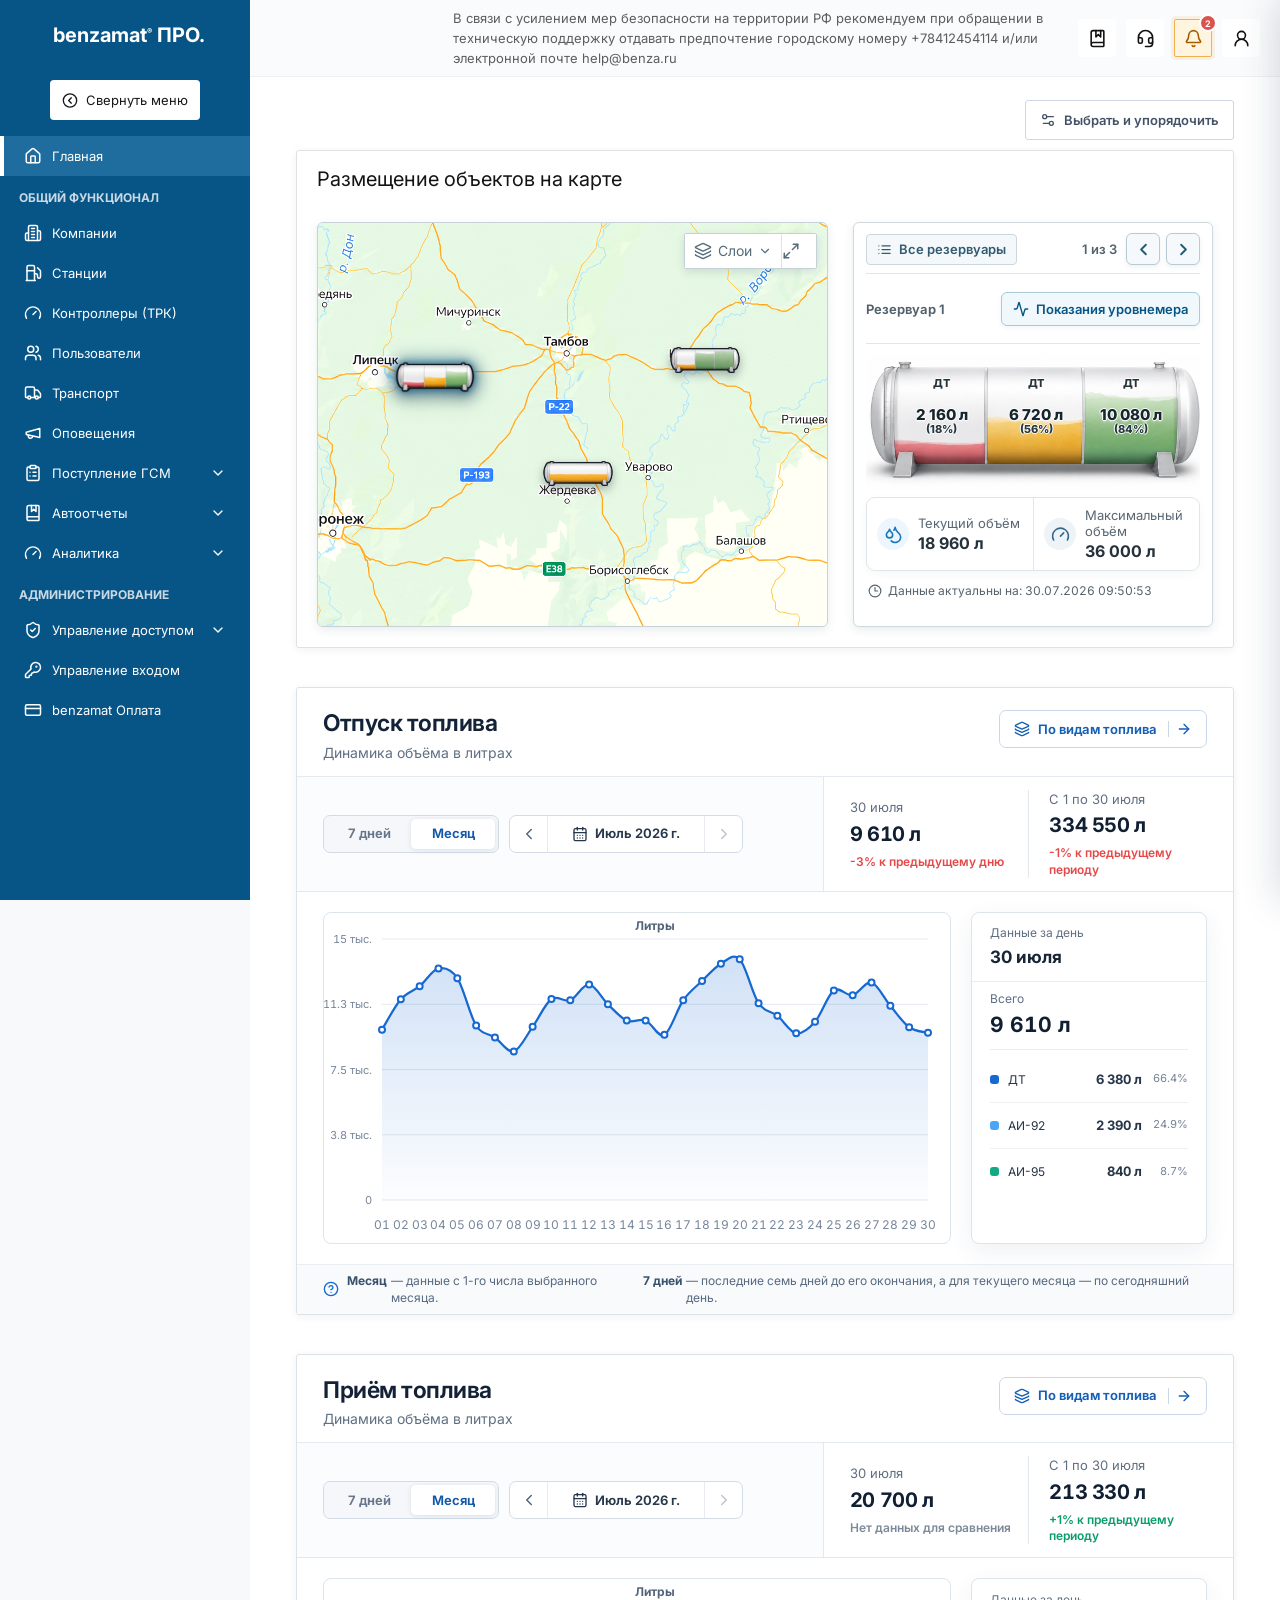
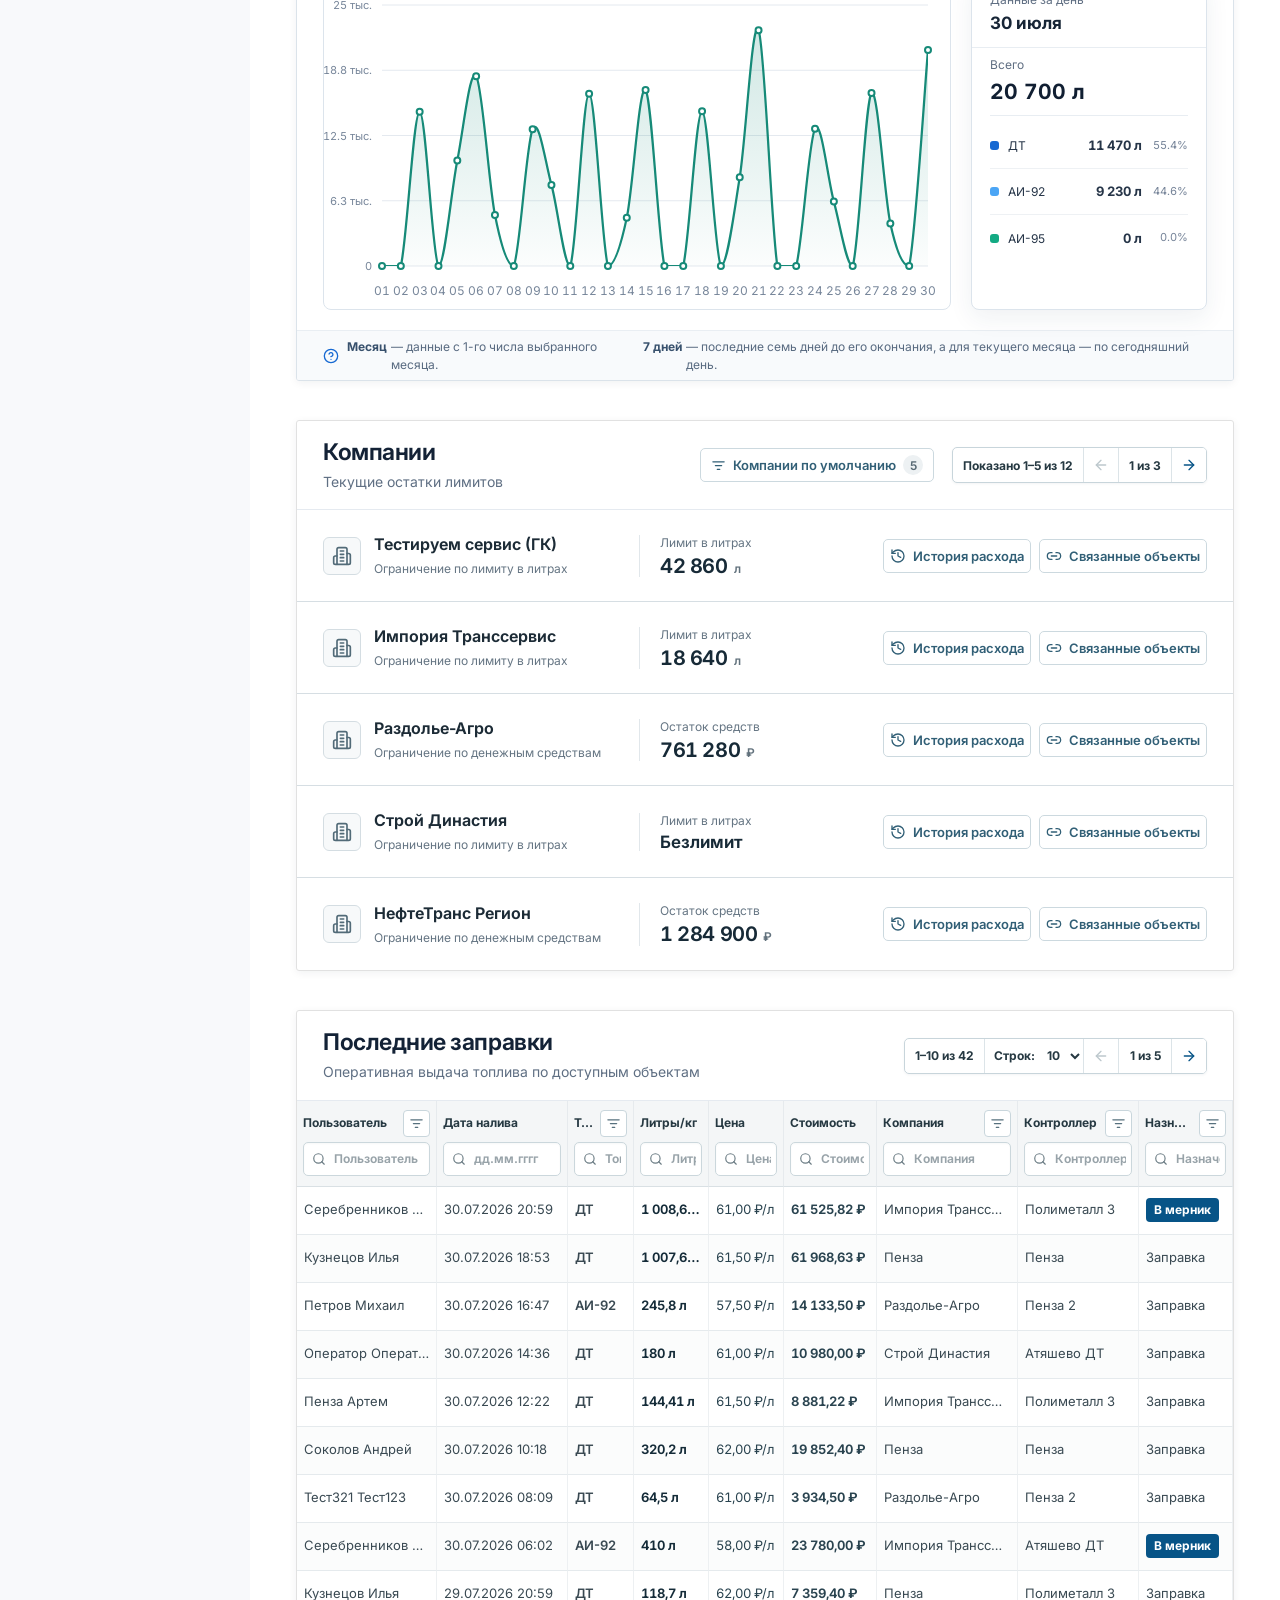
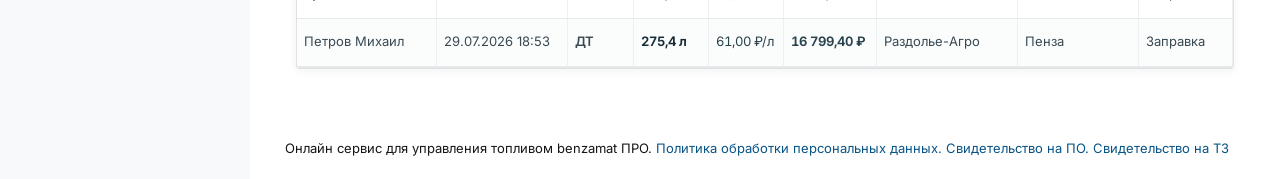
==== commit 45431367: "Deploy current interface" ====
--- a/index.html
+++ b/index.html
@@ -8,8 +8,8 @@
       content="Локальный интерактивный прототип benzamat ПРО на моковых данных"
     />
     <title>benzamat ПРО — локальный прототип</title>
-    <script type="module" crossorigin src="/assets/index-DOzu7-Rz.js"></script>
-    <link rel="stylesheet" crossorigin href="/assets/index-DuaqPCt4.css">
+    <script type="module" crossorigin src="/assets/index-DlVuEN6L.js"></script>
+    <link rel="stylesheet" crossorigin href="/assets/index-B9egO1so.css">
   </head>
   <body>
     <div id="root"></div>
--- a/assets/index-B9egO1so.css
+++ b/assets/index-B9egO1so.css
@@ -0,0 +1 @@
+@import"https://fonts.googleapis.com/css2?family=Inter:wght@400;500;600;700&display=swap";:root{font-family:Inter,Arial,sans-serif;color:#293747;background:#f6f8fb;font-synthesis:none;text-rendering:optimizeLegibility;--blue-950: #0d2a55;--blue-900: #103569;--blue-800: #174783;--blue-700: #1d61b4;--blue-600: #2874ca;--blue-100: #eaf3ff;--border: #dce3eb;--muted: #758394;--success: #2e9565;--danger: #d04c55;--shadow: 0 8px 24px rgba(30, 54, 82, .09)}.modal-backdrop-drawer{display:block;overflow:hidden;padding:0;background:#0000007a;-webkit-backdrop-filter:none;backdrop-filter:none}.modal-panel.modal-drawer{position:fixed;top:0;right:0;bottom:0;width:384px;max-width:calc(100vw - 40px);overflow-y:auto;border-radius:0;box-shadow:-16px 0 34px #00000024;animation:drawer-in .17s ease-out}.modal-drawer .modal-header{min-height:72px;padding:15px 17px}.modal-drawer .modal-header h2{font-size:22px;font-weight:600}.modal-drawer .modal-body{padding:24px 17px 28px}@keyframes drawer-in{0%{transform:translate(24px);opacity:0}to{transform:translate(0);opacity:1}}.reference-form{display:flex;flex-direction:column;gap:16px}.reference-form>h3,.client-company-form>h3{margin:0 0 1px;color:#111;font-size:20px;font-weight:400}.reference-field{display:flex;flex-direction:column;gap:8px;color:#111;font-size:14px;font-weight:400}.reference-field sup,.detail-reference-field sup{margin-left:2px;color:#ef6d74}.reference-field input,.reference-field select,.detail-reference-field input,.detail-reference-field select{width:100%;height:38px;padding:7px 12px;border:1px solid #cfcfcf;border-radius:2px;outline:0;color:#555;background:#fff;font-size:14px}.reference-field input:focus,.reference-field select:focus,.detail-reference-field input:focus,.detail-reference-field select:focus{border-color:#075487;box-shadow:0 0 0 2px #0754871a}.reference-submit{align-self:flex-start;margin-top:0}.compact-reference-form{gap:14px}.row-actions .danger-button:not(:disabled),.danger-solid-button{border-color:#ff676d;color:#fff;background:#ff676d}.row-actions .danger-button:hover:not(:disabled),.danger-solid-button:hover{border-color:#ee575e;color:#fff;background:#ee575e}.danger-solid-button{min-height:36px;padding:7px 15px;border:1px solid;border-radius:3px;cursor:pointer}.sections-data-table{overflow-x:auto}.sections-data-table table{width:100%;border-collapse:collapse;color:#111;font-size:14px}.sections-data-table th,.sections-data-table td{min-width:115px;height:52px;padding:10px 14px;border:1px solid #e2e2e2;text-align:left}.sections-data-table th{background:#fff;font-weight:700}.mini-progress,.section-progress{display:block;width:118px;height:14px;overflow:hidden;border-radius:8px;background:#f1f1f1}.mini-progress i,.section-progress i{display:block;height:100%;background:#35c19a}.delete-confirmation p{margin:0 0 24px;color:#333;font-size:15px}.delete-confirmation>div{display:flex;justify-content:flex-end;gap:10px}.company-detail-content,.station-detail-content{padding-top:0}.company-information-form{display:grid;max-width:1060px;grid-template-columns:repeat(2,minmax(0,1fr));gap:22px;padding-top:28px}.company-information-form>div{display:flex;flex-direction:column;gap:17px}.detail-reference-field{display:flex;min-width:0;flex-direction:column;gap:10px;color:#111;font-size:14px}.detail-reference-field>div{position:relative}.suffix-input b{position:absolute;top:50%;right:12px;color:#555;font-size:14px;font-weight:400;transform:translateY(-50%)}.suffix-input input{padding-right:38px}.company-save-button,.station-save-button{align-self:flex-start}.company-balance-layout{display:grid;gap:24px;padding-top:24px}.balance-overview,.balance-history{min-width:0;border:1px solid #dfe5ec;border-radius:6px;background:#fff}.balance-overview{padding:0 20px 18px}.balance-overview-heading,.balance-history-heading{display:flex;align-items:center;justify-content:space-between;gap:32px}.balance-overview-heading{min-height:64px;margin:0 -20px;padding:12px 18px;border-bottom:1px solid #e1e7ed;background:#fff}.balance-overview-title{min-width:0}.balance-kicker{display:block;margin-bottom:6px;color:#748397;font-size:11px;font-weight:600;letter-spacing:.06em;text-transform:uppercase}.balance-overview-heading h2,.balance-history-heading h2{margin:0;color:#172435;font-size:21px;font-weight:650}.balance-overview-heading h2{color:#182332;font-size:18px;font-weight:700;line-height:1.25}.balance-overview-heading p{margin:4px 0 0;color:#657487;font-size:13px;line-height:1.45}.balance-mode-control{flex:0 0 auto}.balance-mode-control>span{display:block;margin-bottom:7px;color:#536276;font-size:12px;font-weight:600}.balance-mode-switch{display:flex;padding:3px;border:1px solid #dbe2ea;border-radius:6px;background:#f4f6f8}.balance-mode-switch button{position:relative;display:inline-flex;min-height:34px;align-items:center;gap:6px;padding:7px 14px;border:0;border-radius:4px;color:#657387;background:transparent;cursor:pointer;font-size:12px;font-weight:600;transition:color .15s ease,background .15s ease,box-shadow .15s ease}.balance-mode-switch button.active{color:#174f8d;background:#fff;box-shadow:0 1px 4px #233b5721}.balance-mode-help{display:inline-grid;width:16px;height:16px;flex:0 0 16px;border:1px solid #9aa8b8;border-radius:50%;color:#69788a;font-size:11px;font-weight:700;line-height:1;place-items:center}.balance-mode-tooltip{position:absolute;z-index:20;bottom:calc(100% + 10px);left:50%;width:330px;padding:9px 11px;border:1px solid #d7e0e8;border-radius:6px;color:#33465a;background:#fff;box-shadow:0 8px 22px #23364c24;font-size:13px;font-weight:500;line-height:1.4;opacity:0;pointer-events:none;text-align:left;transform:translate(-50%,4px);transition:opacity .13s ease,transform .13s ease;visibility:hidden;white-space:normal}.balance-mode-switch button:first-child .balance-mode-tooltip{left:0;transform:translateY(4px)}.balance-mode-switch button:last-child .balance-mode-tooltip{right:0;left:auto;transform:translateY(4px)}.balance-mode-switch button:hover .balance-mode-tooltip,.balance-mode-switch button:focus-visible .balance-mode-tooltip{opacity:1;transform:translate(-50%);visibility:visible}.balance-mode-switch button:first-child:hover .balance-mode-tooltip,.balance-mode-switch button:first-child:focus-visible .balance-mode-tooltip,.balance-mode-switch button:last-child:hover .balance-mode-tooltip,.balance-mode-switch button:last-child:focus-visible .balance-mode-tooltip{transform:translate(0)}.balance-mode-note{display:flex;min-height:38px;align-items:flex-start;gap:9px;margin-top:12px;padding:9px 11px;color:#35516d;background:#f3f8fd;font-size:12px;line-height:1.45}.balance-mode-note>svg{flex:0 0 18px;margin-top:1px;color:#2c76bf}.balance-mode-note>span{min-width:0}.balance-values{display:grid;grid-template-columns:repeat(2,minmax(0,1fr));gap:12px;margin-top:12px}.balance-values.money-only{grid-template-columns:minmax(0,1fr)}.balance-value-block{position:relative;display:grid;min-height:108px;grid-template-columns:44px minmax(0,1fr) auto;align-items:center;gap:12px;padding:13px 16px;border:1px solid #dfe5ec;border-radius:8px;background:linear-gradient(180deg,#fff,#fbfcfd)}.balance-value-block.is-active{border-color:#b8cee5;box-shadow:inset 4px 0 #246cb5,0 5px 16px #20456b0f}.balance-value-block.is-reference{background:#f8fafc}.balance-values.money-only .balance-value-block{max-width:none}.balance-value-icon{display:grid;width:44px;height:44px;border-radius:50%;color:#246cb5;background:#edf4fb;box-shadow:inset 0 0 0 1px #246cb50f;place-items:center}.balance-value-block.is-reference .balance-value-icon{color:#6f7e90;background:#eef1f4}.balance-value-copy{display:flex;min-width:0;flex-direction:column;gap:3px}.balance-value-title{display:flex;flex-wrap:wrap;align-items:center;gap:8px;color:#526175;font-size:12px;font-weight:600}.balance-value-title b{padding:3px 7px;border-radius:10px;color:#286ba9;background:#eaf3fb;font-size:9px;font-weight:600}.balance-value-block.is-reference .balance-value-title b{color:#6e7c8c;background:#edf0f3}.balance-value-copy>strong{margin-top:6px;color:#172435;font-size:24px;font-weight:750;letter-spacing:-.025em}.balance-value-copy>small{color:#8490a0;font-size:11px}.balance-edit-button{display:inline-flex;min-height:32px;align-items:center;gap:6px;padding:7px 10px;border:1px solid #d8e0e8;border-radius:4px;color:#315b83;background:#fff;cursor:pointer;font-size:11px;font-weight:600}.balance-edit-button:hover{border-color:#9dbbd8;background:#f6faff}.balance-history{overflow:visible;border:0;background:transparent}.balance-history-heading{padding:0 4px 14px}.balance-history-count{padding:5px 9px;border-radius:12px;color:#68778a;background:#f0f3f6;font-size:10px;font-weight:600}.balance-history-table{overflow-x:auto;border-top:1px solid #e5e9ee}.balance-history-table table{width:100%;min-width:900px;border-collapse:collapse;color:#344256;font-size:11px}.balance-history-table th{height:38px;padding:9px 13px;color:#748195;background:#f8f9fb;font-size:9px;font-weight:650;letter-spacing:.035em;text-align:left;text-transform:uppercase}.balance-history-table td{height:52px;padding:10px 13px;border-top:1px solid #edf0f3;white-space:nowrap}.balance-history-table tbody tr:first-child td{border-top:0}.balance-history-table tbody tr:hover{background:#fbfcfd}.balance-history-date,.balance-history-comment{color:#778599}.balance-history-comment{max-width:230px;overflow:hidden;text-overflow:ellipsis}.balance-indicator{display:inline-flex;padding:4px 8px;border-radius:11px;font-size:9px;font-weight:650}.balance-indicator-liters{color:#286ba9;background:#eaf3fb}.balance-indicator-money{color:#247858;background:#e9f6f0}.balance-indicator-mode{color:#6d5f38;background:#f7f1df}.balance-positive-change{color:#21835d;font-weight:650}.balance-before{color:#8c98a8}.balance-arrow{margin:0 7px;color:#a2acb8}.balance-history-table td strong{color:#29384a;font-weight:650}.balance-history-pagination{padding:10px 2px 0;border-top:0;background:transparent}.balance-history-record-list{--balance-history-columns: 42px minmax(140px, 1fr) minmax(145px, 1fr) minmax(150px, 1.25fr) minmax(120px, .9fr) minmax(210px, 1.5fr) minmax(145px, 1.15fr) minmax(260px, 1.6fr);min-width:0;overflow-x:auto;border:1px solid #ccd7e1;border-radius:8px;background:#fff;box-shadow:0 5px 17px #23364c0e}.balance-history-record-header,.balance-history-record{display:grid;min-width:1212px;grid-template-columns:var(--balance-history-columns);align-items:stretch}.balance-history-record-header{min-height:48px;color:#405166;background:#edf2f6;font-size:14px;font-weight:700}.balance-history-record-header>span,.balance-history-record>div{display:flex;min-width:0;box-sizing:border-box;align-items:center;padding:0 8px;border-left:1px solid #d5dfe8;font-size:14px;line-height:1.35}.balance-history-record>div{overflow:hidden;text-overflow:ellipsis;white-space:nowrap}.balance-history-record .balance-history-comment{display:block;width:auto;max-width:none;align-content:center;overflow:hidden;text-overflow:ellipsis;white-space:nowrap}.balance-history-record-header>span:first-child,.balance-history-record>div:first-child{justify-content:center;padding-right:0;padding-left:0;border-left:0}.balance-history-record{min-height:60px;border-top:1px solid #dde5ec;color:#354457;background:#fff;transition:background-color .15s ease}.balance-history-record:hover{background:#f9fbfc}.balance-history-number{color:var(--sidebar-solid-color);font-weight:750}.balance-history-record strong{color:#26374b;font-weight:700}.balance-history-record .balance-indicator{padding:0;border-radius:0;color:inherit;background:transparent;font-size:14px}.company-section-table-wrap{min-width:0}.company-detail-content>.company-section-table-wrap{padding-top:24px}.company-section-record-list{--balance-history-columns: var(--company-section-columns)}.company-section-record-list .balance-history-record-header,.company-section-record-list .balance-history-record{min-width:var(--company-section-min-width)}.company-section-actions{gap:6px;justify-content:center}.company-section-actions button{display:inline-grid;width:32px;height:32px;border:1px solid #d7e0e8;border-radius:5px;color:#49677f;background:#fff;cursor:pointer;place-items:center;transition:border-color .14s ease,color .14s ease,background-color .14s ease}.company-section-actions button:hover{border-color:#8eafc6;color:#175f91;background:#f2f8fb}.company-section-actions .company-section-delete-button{border-color:#e1c8cd;color:#a64a5a}.company-section-actions .company-section-delete-button:hover{border-color:#cf8995;color:#8d3040;background:#fff6f7}.company-section-pagination,.company-section-pagination>label,.company-section-pagination select,.company-section-pagination nav button,.company-section-pagination>span,.company-section-pagination>span strong{font-size:14px}.modal-panel.balance-mode-confirm-modal{width:min(480px,calc(100vw - 40px))}.balance-mode-confirmation{display:flex;flex-direction:column;gap:10px}.balance-mode-confirmation p{margin:0;color:#273649;font-size:14px;line-height:1.55}.balance-mode-confirmation p strong{font-weight:650}.balance-mode-confirmation>span{color:#778597;font-size:11px;line-height:1.5}.balance-mode-confirmation>div{display:flex;justify-content:flex-end;gap:10px;margin-top:13px}.modal-panel.balance-change-modal{width:min(560px,calc(100vw - 40px))}.balance-change-modal .modal-body{padding:0}.balance-change-form{display:flex;flex-direction:column;gap:19px;padding:22px 24px 24px}.balance-current-value,.balance-change-preview{display:flex;align-items:center;justify-content:space-between;padding:12px 14px;border-radius:5px;color:#657387;background:#f4f6f8;font-size:12px}.balance-current-value strong{color:#223247;font-size:17px}.balance-action-choice{min-width:0;margin:0;padding:0;border:0}.balance-action-choice legend,.balance-amount-field>span,.balance-comment-field>span{margin-bottom:8px;color:#29384a;font-size:12px;font-weight:600}.balance-action-choice>div{display:grid;grid-template-columns:repeat(2,minmax(0,1fr));gap:10px}.balance-action-choice button{display:flex;min-height:65px;align-items:flex-start;gap:10px;padding:12px;border:1px solid #dce2e9;border-radius:5px;color:#657387;background:#fff;cursor:pointer;text-align:left}.balance-action-choice button.active{border-color:#6e9dcc;color:#2466a7;background:#f3f8fd;box-shadow:0 0 0 2px #2466a714}.balance-action-choice button span{display:flex;flex-direction:column;gap:4px}.balance-action-choice button strong{color:#2d3c4f;font-size:11px}.balance-action-choice button small{color:#8490a0;font-size:9px}.balance-amount-field,.balance-comment-field{display:flex;flex-direction:column}.balance-amount-field>div{position:relative}.balance-amount-field input,.balance-comment-field textarea{width:100%;border:1px solid #cfd7df;border-radius:4px;outline:0;color:#263548;background:#fff;font:inherit}.balance-amount-field input{height:42px;padding:8px 42px 8px 12px;font-size:14px;font-weight:600}.balance-amount-field b{position:absolute;top:50%;right:14px;color:#68778a;font-size:13px;transform:translateY(-50%)}.balance-comment-field textarea{min-height:78px;resize:vertical;padding:10px 12px;font-size:12px;line-height:1.45}.balance-amount-field input:focus,.balance-comment-field textarea:focus{border-color:#3579bb;box-shadow:0 0 0 3px #3579bb1a}.balance-comment-field small{color:#919cab;font-size:9px;font-weight:400}.balance-change-preview{color:#36614f;background:#eef7f3}.balance-change-preview strong{color:#1f7453;font-size:17px}.balance-change-actions{display:flex;justify-content:flex-end;gap:10px;padding-top:2px}.company-balance-layout,.balance-history-heading h2,.balance-kicker,.balance-mode-control>span,.balance-mode-switch button,.balance-mode-note,.balance-value-title,.balance-value-title b,.balance-value-copy>small,.balance-edit-button,.balance-history-count,.balance-history-table table,.balance-history-table th,.balance-history-pagination,.balance-history-pagination select,.balance-history-pagination nav button,.balance-history-pagination>span{font-size:14px}.balance-value-copy>strong{font-size:24px}.balance-change-modal,.balance-change-modal .modal-header h2,.balance-change-modal button,.balance-change-modal input,.balance-change-modal textarea,.balance-change-modal span,.balance-change-modal strong,.balance-change-modal small,.balance-change-modal legend,.balance-mode-confirm-modal,.balance-mode-confirm-modal .modal-header h2,.balance-mode-confirm-modal button,.balance-mode-confirm-modal p,.balance-mode-confirm-modal span,.balance-mode-confirm-modal strong{font-size:14px}.modal-panel.balance-change-modal,.modal-panel.balance-change-modal *{font-size:14px!important}.company-balance-layout .balance-history-pagination,.company-balance-layout .balance-history-pagination>label,.company-balance-layout .balance-history-pagination select,.company-balance-layout .balance-history-pagination nav button,.company-balance-layout .balance-history-pagination>span,.company-balance-layout .balance-history-pagination>span strong{font-size:14px}.station-tab-panel{padding-top:24px}.panel-action-button{margin-bottom:16px}.company-section-panel{margin-top:24px;overflow:hidden;border:1px solid #dce4ec;border-radius:8px;background:#fff;box-shadow:0 7px 22px #2239530f}.company-section-panel-heading{display:flex;min-height:74px;align-items:center;justify-content:space-between;gap:24px;padding:16px 20px;border-bottom:1px solid #e1e7ed;background:#fff}.company-section-panel-heading h2{margin:0;color:#182332;font-size:18px;line-height:1.25}.company-section-panel-heading p{margin:4px 0 0;color:#657487;font-size:13px;line-height:1.45}.company-section-panel-heading .primary-button{flex:0 0 auto;min-height:40px}.company-section-panel-body{padding:16px 18px 18px}.modal-panel.company-wizard-modal{width:min(1040px,calc(100vw - 40px))}.company-wizard-modal .modal-body{padding:0}.company-wizard{gap:0}.company-wizard-step>header{padding:14px 26px 4px}.company-form-grid{align-items:start}.company-type-field,.company-limit-fieldset{min-width:0;margin:0;padding:0;border:0}.company-type-field{grid-row:span 2}.company-type-field>legend,.company-limit-fieldset>legend{margin:0 0 6px;padding:0;color:#344359;font-size:14px;font-weight:600}.company-type-field>legend sup{margin-left:2px;color:#c84646}.company-choice-grid{display:grid;gap:10px}.company-choice-grid-types{grid-template-columns:repeat(2,minmax(0,1fr))}.company-choice-grid-limits{grid-template-columns:repeat(3,minmax(0,1fr))}.company-wizard label.company-choice{position:relative;display:grid;min-height:72px;grid-template-columns:18px minmax(0,1fr);gap:10px;box-sizing:border-box;align-items:start;padding:11px 12px;border:1px solid #d4dde6;border-radius:7px;background:#fff;cursor:pointer;transition:border-color .15s ease,background-color .15s ease,box-shadow .15s ease}.company-wizard label.company-choice:hover{border-color:#91aec4;background:#f9fbfd}.company-wizard label.company-choice.is-selected{border-color:#1d6799;background:#f1f7fb;box-shadow:0 0 0 2px #07548714}.company-choice>input[type=radio]{position:absolute;width:1px;height:1px;overflow:hidden;opacity:0;pointer-events:none}.company-choice-indicator{position:relative;width:16px;height:16px;margin-top:2px;border:1px solid #aab8c5;border-radius:50%;background:#fff}.company-choice.is-selected .company-choice-indicator{border-color:#075487}.company-choice.is-selected .company-choice-indicator:after{position:absolute;top:3px;right:3px;bottom:3px;left:3px;border-radius:50%;background:#075487;content:""}.company-choice-copy{display:flex;min-width:0;flex-direction:column;gap:4px}.company-choice-copy strong{display:inline-flex;align-items:center;gap:5px;color:#24364a;font-size:14px;font-weight:700}.company-choice-copy small{color:#6c7b8b;font-size:12px;font-weight:400;line-height:1.4}.company-help{flex:0 0 auto}.company-choice:nth-last-child(-n+1) .company-help>span,.company-choice-grid-limits .company-choice:nth-child(3) .company-help>span{right:-8px;left:auto}.company-settings-content{display:flex;flex-direction:column;gap:18px;padding:12px 26px 22px}.company-limit-fieldset{padding:16px;border:1px solid #dce4ec;border-radius:8px;background:#fbfcfd}.company-limit-fieldset>legend{padding:0 5px;background:#fff}.company-limit-value-field{width:280px;margin-top:14px}.company-fuel-prices{overflow:hidden;border:1px solid #dce4ec;border-radius:8px;background:#fff}.company-fuel-prices>header{display:flex;min-height:68px;align-items:center;justify-content:space-between;gap:20px;padding:12px 16px;border-bottom:1px solid #e2e8ee;background:#f8fafc}.company-fuel-prices>header h3,.company-fuel-prices>header p{margin:0}.company-fuel-prices>header h3{color:#25374a;font-size:15px}.company-fuel-prices>header p{margin-top:5px;color:#69798a;font-size:13px;line-height:1.4}.company-fuel-prices>header .secondary-button{display:inline-flex;min-height:38px;flex:0 0 auto;align-items:center;gap:7px}.company-optional-title{display:flex;align-items:center;gap:9px}.company-wizard-actions-final .primary-button{grid-column:3}.company-fuel-empty{padding:24px 18px;color:#718092;font-size:14px;text-align:center}.company-fuel-list{padding:14px 16px 16px}.company-fuel-list-header,.company-fuel-row{display:grid;grid-template-columns:minmax(220px,1fr) minmax(180px,.8fr) 38px;gap:12px;align-items:center}.company-fuel-list-header{padding:0 0 7px;color:#596a7c;font-size:13px;font-weight:700}.company-fuel-row+.company-fuel-row{margin-top:9px}.company-fuel-row select,.company-fuel-row input{height:38px}.company-fuel-row>button{display:grid;width:36px;height:36px;border:1px solid #e1c8cd;border-radius:6px;color:#a64a5a;background:#fff;cursor:pointer;place-items:center}.company-fuel-row>button:hover{border-color:#cf8995;color:#8d3040;background:#fff6f7}.section-panel-description{min-width:0;margin:0 0 16px;font-size:14px;line-height:1.55}.fuel-price-form{gap:14px}.fuel-fixed-value{display:flex;min-height:38px;align-items:center;padding:7px 12px;border:1px solid #d6dde4;border-radius:4px;color:#394a5d;background:#f5f7f9;font-size:14px}.fuel-price-input{position:relative}.fuel-price-input input{padding-right:52px}.fuel-price-input b{position:absolute;top:50%;right:12px;color:#68778a;font-size:14px;font-weight:600;transform:translateY(-50%)}.fuel-effective-note{display:flex;align-items:flex-start;gap:9px;padding:10px 11px;color:#456078;background:#f2f7fb;font-size:14px;line-height:1.45}.fuel-effective-note svg{flex:0 0 18px;margin-top:1px;color:#3479ab}.modal-panel.fuel-history-modal{width:min(1080px,calc(100vw - 48px));max-width:none}.fuel-history-content{display:grid;gap:14px}.fuel-history-current{display:flex;align-items:center;justify-content:space-between;padding:10px 12px;color:#657487;background:#f4f6f8;font-size:14px}.fuel-history-current strong{color:#213448;font-size:16px}.inner-single-tab{width:380px;min-height:42px;padding:11px 17px;box-shadow:inset 5px 0 #075487;color:#111;background:#fafafa;font-size:14px}.client-company-form>h3{margin-bottom:16px}.station-information-layout{display:grid;grid-template-columns:minmax(0,2.05fr) minmax(370px,1fr);gap:24px;padding-top:24px}.station-information-form{display:grid;grid-template-columns:repeat(2,minmax(0,1fr));gap:24px}.station-information-form>div{display:flex;flex-direction:column;gap:17px}.detail-reference-field select:disabled{color:#888;background:#f0f0f0;opacity:1}.station-fill-chart{min-height:405px;padding:20px 19px;border:1px solid #e3e3e3;background:#fff}.station-fill-chart header{display:flex;align-items:center;justify-content:space-between}.station-fill-chart h3{margin:0;color:#111;font-size:17px}.station-fill-chart header button{border:0;color:#53636b;background:transparent;cursor:pointer;font-size:17px}.chart-canvas{position:relative;height:250px;margin:26px 22px 0 45px}.chart-canvas>i{position:absolute;right:0;left:0;height:1px;border-top:1px solid #f1f1f1}.chart-canvas>i>span{position:absolute;top:-8px;left:-33px;color:#a0a6aa;font-size:11px;font-style:normal}.chart-bars{position:absolute;top:0;right:0;bottom:0;left:0;display:flex;align-items:flex-end;justify-content:center;gap:14px}.chart-bars>span{display:flex;width:26px;height:100%;align-items:flex-end}.chart-bars b{display:block;width:100%;min-height:2px;background:#1598ef}.chart-caption{color:#adb1b5;font-size:12px;text-align:center}.chart-legend{display:flex;align-items:center;justify-content:center;gap:6px;margin-top:18px;color:#777;font-size:12px}.chart-legend i{width:12px;height:12px;background:#1598ef}.static-table-shell{overflow:hidden;border:1px solid #e1e1e1;border-radius:2px;background:#fff;box-shadow:0 2px 4px #0000001f}.static-data-table{width:100%;border-collapse:collapse;color:#111;font-size:14px}.static-data-table th{min-width:150px;height:50px;padding:13px 15px;border-bottom:1px solid #d7d7d7;background:#f1f1f1;text-align:left}.static-data-table th span{margin-left:7px;color:#b6b6b6;font-weight:400}.static-data-table td{height:58px;padding:12px 15px;border-bottom:1px solid #dedede}.static-actions button{min-height:29px;padding:0 10px;border:0;border-radius:2px;color:#111;background:#f0f3f5;cursor:pointer}.static-actions .danger-static-action{color:#fff;background:#ff676d}.section-reference-form{max-height:calc(100vh - 170px);overflow-y:auto;padding-right:3px}*{box-sizing:border-box}html,body,#root{min-width:320px;min-height:100%;margin:0}body{min-height:100vh;background:#f6f8fb}button,input,select{font:inherit}button,a{-webkit-tap-highlight-color:transparent}button{color:inherit}a{color:var(--blue-700);text-decoration:none}.app-shell{display:grid;min-height:100vh;grid-template-columns:250px minmax(0,1fr);transition:grid-template-columns .18s ease}.app-shell.sidebar-collapsed{grid-template-columns:66px minmax(0,1fr)}.sidebar{position:sticky;z-index:40;top:0;display:flex;overflow:hidden;height:100vh;flex-direction:column;color:#fff;background:linear-gradient(180deg,#153f78,#0d2c57 58%,#092241);box-shadow:4px 0 18px #0d2a5524}.sidebar-brand{position:relative;display:flex;min-height:64px;align-items:center;padding:0 20px;border-bottom:1px solid rgba(255,255,255,.12);font-size:19px;font-weight:700;letter-spacing:-.5px;white-space:nowrap}.sidebar-brand sup,.login-logo sup,.login-kicker sup{font-size:8px}.brand-short{display:none;font-size:25px}.sidebar-collapsed .brand-full,.sidebar-collapsed .collapse-button span,.sidebar-collapsed .nav-item span,.sidebar-collapsed .menu-section-label,.sidebar-collapsed .nav-children{display:none}.sidebar-collapsed .brand-short{display:inline}.sidebar-collapsed .sidebar-brand{justify-content:center;padding:0}.collapse-button{display:flex;min-height:42px;align-items:center;gap:11px;padding:0 18px;border:0;border-bottom:1px solid rgba(255,255,255,.08);color:#ffffffbd;background:transparent;cursor:pointer;font-size:12px}.sidebar-collapsed .collapse-button{justify-content:center;padding:0}.sidebar-nav{overflow-x:hidden;overflow-y:auto;padding:8px 7px 28px;scrollbar-color:rgba(255,255,255,.22) transparent;scrollbar-width:thin}.menu-section-label{margin:21px 12px 7px;color:#ffffff6b;font-size:9px;font-weight:700;letter-spacing:.09em;white-space:nowrap}.nav-item{position:relative;display:flex;width:100%;min-height:39px;align-items:center;gap:11px;margin:2px 0;padding:8px 12px;border:0;border-radius:4px;color:#fffc;background:transparent;cursor:pointer;font-size:12px;text-align:left;transition:.13s ease}.nav-item svg{flex:0 0 auto}.nav-item:hover,.nav-item.active,.nav-group.open>.nav-group-trigger{color:#fff;background:#ffffff1a}.nav-item.active:before{position:absolute;inset:6px auto 6px -7px;width:3px;border-radius:0 3px 3px 0;background:#62a8f5;content:""}.sidebar-collapsed .nav-item{justify-content:center;min-height:43px;padding:8px}.group-chevron{margin-left:auto;transition:transform .16s ease}.nav-group.open .group-chevron{transform:rotate(180deg)}.nav-children{display:none;margin:2px 0 8px 35px}.nav-group.open .nav-children{display:block}.nav-child{display:block;padding:7px 8px;border-left:1px solid rgba(255,255,255,.16);color:#ffffffa6;font-size:10.5px;line-height:1.35}.nav-child:hover,.nav-child.active{border-color:#65aaf5;color:#fff;background:#ffffff0f}.mobile-close,.mobile-menu-button,.mobile-scrim{display:none}.app-column{display:grid;min-width:0;min-height:100vh;grid-template-rows:auto 1fr auto}.topbar{position:sticky;z-index:30;top:0;display:flex;min-height:60px;align-items:center;gap:18px;padding:8px 22px;border-bottom:1px solid var(--border);background:#fffffff7;box-shadow:0 2px 10px #112f4e0a}.system-message{max-width:1120px;margin:0 auto 0 0;color:#657486;font-size:9.5px;line-height:1.45}.header-actions{display:flex;flex:0 0 auto;align-items:center;gap:5px}.header-icon,.icon-button{display:inline-flex;width:34px;height:34px;align-items:center;justify-content:center;padding:0;border:1px solid transparent;border-radius:5px;background:transparent;cursor:pointer}.header-icon:hover,.header-icon.active,.icon-button:hover{border-color:#d3dfed;color:var(--blue-700);background:#f2f7fd}.profile-wrap{position:relative}.profile-menu{position:absolute;top:43px;right:0;display:flex;width:210px;flex-direction:column;gap:5px;padding:16px;border:1px solid var(--border);border-radius:5px;background:#fff;box-shadow:var(--shadow)}.profile-menu strong{font-size:14px}.profile-menu span{color:var(--muted);font-size:11px}.profile-menu button{margin-top:8px;padding:8px;border:1px solid var(--border);border-radius:4px;background:#f8fafc;cursor:pointer}.main-content{min-width:0}.page{min-height:calc(100vh - 108px);padding:26px 28px 42px}.page-heading{display:flex;align-items:flex-start;justify-content:space-between;gap:24px;margin-bottom:22px}.page-heading h1,.detail-title h1{margin:0;color:#293848;font-size:24px;font-weight:600;letter-spacing:-.02em}.page-subtitle{margin:6px 0 0;color:var(--muted);font-size:11px}.button-row{display:flex;align-items:center;gap:9px}.primary-button,.secondary-button{display:inline-flex;min-height:36px;align-items:center;justify-content:center;gap:7px;padding:7px 15px;border:1px solid transparent;border-radius:4px;cursor:pointer;font-size:11px;font-weight:600;transition:.13s ease}.primary-button{border-color:var(--blue-700);color:#fff;background:var(--blue-700)}.primary-button:hover{border-color:var(--blue-800);background:var(--blue-800)}.secondary-button{border-color:#cdd8e4;color:#425166;background:#fff}.secondary-button:hover{border-color:#aac0d7;color:var(--blue-700);background:#f8fbff}.wide-button{width:100%}.app-footer{padding:14px 28px 18px;border-top:1px solid var(--border);color:#8793a1;background:#fff;font-size:8.5px;line-height:1.7}.app-footer a{color:#66778a;text-decoration:underline}.table-toolbar{display:flex;align-items:center;justify-content:space-between;gap:14px;margin-bottom:10px}.global-search{display:flex;width:min(420px,100%);height:36px;align-items:center;gap:8px;padding:0 10px;border:1px solid var(--border);border-radius:4px;background:#fff}.global-search svg{color:#8592a1}.global-search input{width:100%;border:0;outline:0;color:#354357;background:transparent;font-size:11px}.global-search button{display:inline-flex;padding:3px;border:0;background:transparent;cursor:pointer}.table-shell{overflow:hidden;border:1px solid var(--border);border-radius:4px;background:#fff;box-shadow:0 3px 12px #1f36510a}.table-scroll{overflow-x:auto}.data-table{width:100%;border-collapse:collapse;font-size:10px}.data-table th{min-width:125px;padding:8px 8px 7px;border-right:1px solid #e4e9ef;border-bottom:1px solid #d9e1e9;color:#3a4859;background:#f8fafc;text-align:left;vertical-align:top}.data-table th:first-child{min-width:150px}.data-table th:last-child{border-right:0}.column-title{display:grid;width:100%;min-height:21px;grid-template-columns:minmax(0,1fr) auto auto;align-items:center;gap:6px;padding:0;border:0;color:#344256;background:transparent;cursor:pointer;font-size:10px;font-weight:600;text-align:left}.column-title.static{display:block}.sort-mark,.column-dots{color:#9aa6b3}.data-table th input{width:100%;height:27px;margin-top:4px;padding:3px 7px;border:1px solid #dce3eb;border-radius:3px;outline:0;color:#526174;background:#fff;font-size:9px}.data-table th input:focus{border-color:#7eaddd;box-shadow:0 0 0 2px #2471c71a}.data-table td{height:47px;padding:9px 8px;border-right:1px solid #edf0f4;border-bottom:1px solid #e6ebf0;color:#4c5a6b;background:#fff;line-height:1.35;vertical-align:middle}.data-table tbody tr:hover td{background:#f8fbff}.data-table .row-danger td{background:#fff8f8}.data-table .row-muted td{color:#8c98a5;background:#fafbfc}.actions-column{width:126px;min-width:126px!important}.row-actions{white-space:nowrap}.row-actions button{display:inline-flex;width:29px;height:29px;align-items:center;justify-content:center;margin-right:4px;padding:0;border:1px solid #dbe3ec;border-radius:4px;color:#52647a;background:#fff;cursor:pointer}.row-actions button:hover:not(:disabled){border-color:#9ab8d8;color:var(--blue-700);background:#f3f8fd}.row-actions .danger-button:disabled{cursor:not-allowed;opacity:.34}.empty-table{height:114px!important;color:#8793a1!important;text-align:center}.table-footer{display:flex;min-height:43px;align-items:center;justify-content:flex-end;gap:12px;padding:7px 12px;color:#718093;background:#fff;font-size:9px}.table-footer select{height:27px;border:1px solid var(--border);border-radius:3px;background:#fff;font-size:9px}.table-footer button{display:inline-flex;width:29px;height:29px;align-items:center;justify-content:center;padding:0;border:0;border-radius:4px;background:transparent}.status{display:inline-flex;align-items:center;padding:3px 7px;border-radius:10px;font-size:9px;font-weight:600;white-space:nowrap}.status-success{color:#257a55;background:#e9f6ef}.status-muted{color:#6f7d8d;background:#eef1f4}.modal-backdrop{position:fixed;z-index:100;top:0;right:0;bottom:0;left:0;display:grid;overflow-y:auto;padding:40px 20px;place-items:start center;background:#1222378c;-webkit-backdrop-filter:blur(2px);backdrop-filter:blur(2px)}.modal-panel{width:min(560px,100%);border-radius:5px;background:#fff;box-shadow:0 24px 60px #09224147;animation:modal-in .15s ease-out}.modal-panel.modal-wide{width:min(920px,100%)}@keyframes modal-in{0%{opacity:0;transform:translateY(-8px)}to{opacity:1;transform:translateY(0)}}.modal-header{display:flex;min-height:56px;align-items:center;justify-content:space-between;padding:11px 18px;border-bottom:1px solid var(--border)}.modal-header h2{margin:0;font-size:16px;font-weight:600}.modal-body{padding:20px}.dynamic-form .form-grid{display:grid;grid-template-columns:repeat(2,minmax(0,1fr));gap:16px 18px}.field-label{display:flex;min-width:0;flex-direction:column;gap:6px;color:#4d5a6b;font-size:10px;font-weight:600}.field-label sup{margin-left:2px;color:var(--danger)}.field-label input,.field-label select{width:100%;height:38px;padding:7px 9px;border:1px solid #d5dee8;border-radius:4px;outline:0;color:#39485a;background:#fff;font-size:11px}.field-label input:focus,.field-label select:focus{border-color:#7caddd;box-shadow:0 0 0 3px #1d61b41a}.form-actions{display:flex;justify-content:flex-end;margin-top:22px;padding-top:16px;border-top:1px solid var(--border)}.support-copy{color:#586779;font-size:11px;line-height:1.65}.support-copy strong{color:#334255}.support-copy p{margin:7px 0}.toast{position:fixed;z-index:150;right:26px;bottom:26px;max-width:min(360px,calc(100vw - 40px));padding:13px 17px;border:1px solid #b8dfca;border-radius:5px;color:#236a49;background:#ecf8f1;box-shadow:var(--shadow);font-size:11px;animation:toast-in .18s ease-out}@keyframes toast-in{0%{opacity:0;transform:translateY(8px)}to{opacity:1;transform:translateY(0)}}.inline-alert{margin-bottom:16px;padding:12px 14px;border:1px solid;border-radius:4px;font-size:10px;line-height:1.5}.info-alert{border-color:#bcd6f0;color:#315f8d;background:#edf6ff}.warning-alert{margin:18px 0 0;border-color:#ead5a5;color:#775c1f;background:#fff9eb}.action-dropdown{position:relative}.action-menu{position:absolute;z-index:20;top:42px;right:0;display:flex;width:245px;flex-direction:column;padding:6px;border:1px solid var(--border);border-radius:5px;background:#fff;box-shadow:var(--shadow)}.action-menu button{display:flex;align-items:center;gap:9px;padding:10px;border:0;border-radius:4px;background:transparent;cursor:pointer;font-size:10px;text-align:left}.action-menu button:hover{color:var(--blue-700);background:#f1f6fc}.tabs{display:flex;overflow-x:auto;align-items:flex-end;border-bottom:1px solid var(--border)}.tabs button{position:relative;flex:0 0 auto;min-height:39px;padding:9px 15px;border:0;color:#6d7988;background:transparent;cursor:pointer;font-size:10.5px;font-weight:600}.tabs button:hover,.tabs button.active{color:var(--blue-700)}.tabs button.active:after{position:absolute;right:10px;bottom:-1px;left:10px;height:2px;background:var(--blue-700);content:""}.page-tabs{margin:-3px 0 18px}.dashboard-heading{margin-bottom:18px}.widget-management{display:flex;align-items:center;gap:14px;margin-bottom:14px;padding:12px 14px;border:1px solid #aac8e5;border-radius:5px;color:#365879;background:#eef6fd}.widget-management>div{display:flex;min-width:0;flex:1;flex-direction:column;gap:3px;font-size:10px}.widget-management strong{font-size:11px}.widget-management span{color:#70869a}.dashboard-grid{display:grid;grid-template-columns:repeat(2,minmax(0,1fr));gap:14px}.dashboard-widget{min-width:0;overflow:hidden;border:1px solid var(--border);border-radius:5px;background:#fff;box-shadow:0 4px 15px #2037520b}.widget-header{display:flex;min-height:47px;align-items:center;justify-content:space-between;padding:7px 13px 7px 16px;border-bottom:1px solid var(--border)}.widget-header h2{margin:0;font-size:12px;font-weight:600}.map-widget,.full-width-widget,.summary-widget-grid{grid-column:1 / -1}.map-layout{display:grid;grid-template-columns:minmax(0,2.1fr) minmax(250px,1fr);gap:14px;padding:14px}.mock-map{position:relative;overflow:hidden;height:325px;background:radial-gradient(circle at 25% 35%,rgba(255,255,255,.8) 0 3px,transparent 4px),linear-gradient(25deg,transparent 49%,rgba(255,255,255,.58) 50%,transparent 51%),linear-gradient(120deg,transparent 49%,rgba(255,255,255,.45) 50%,transparent 51%),#dce9ec}.mock-map:before,.mock-map:after{position:absolute;border-radius:45%;background:#91be9247;content:""}.mock-map:before{top:-50px;left:-70px;width:360px;height:210px;transform:rotate(-10deg)}.mock-map:after{right:120px;bottom:-80px;width:420px;height:240px;transform:rotate(14deg)}.map-road{position:absolute;z-index:1;height:5px;border:1px solid rgba(255,255,255,.8);background:#9fb9bf;transform-origin:left center}.road-one{top:78px;left:-30px;width:112%;transform:rotate(12deg)}.road-two{top:290px;left:-30px;width:115%;transform:rotate(-8deg)}.road-three{top:-20px;left:52%;width:430px;transform:rotate(77deg)}.map-label{position:absolute;z-index:2;color:#647d84;font-size:10px;font-weight:600}.label-moscow{top:72px;left:19%}.label-penza{top:218px;left:53%}.label-samara{top:278px;right:14%}.map-pin{position:absolute;z-index:3;display:grid;width:34px;height:34px;border:3px solid #fff;border-radius:50% 50% 50% 4px;color:#fff;background:var(--blue-700);box-shadow:0 4px 10px #113e6c4d;place-items:center;transform:rotate(-45deg)}.map-pin svg{transform:rotate(45deg)}.pin-one{top:115px;left:30%}.pin-two{top:195px;left:57%;background:#23a570}.pin-three{top:105px;right:18%;background:#d8923a}.map-tools{position:absolute;z-index:4;top:14px;right:14px;display:flex;overflow:hidden;border:1px solid #c4d0da;border-radius:4px;background:#fff;box-shadow:0 3px 8px #1c385324}.map-tools button{display:grid;width:34px;height:34px;padding:0;border:0;border-right:1px solid #dde3e8;color:#566d7c;background:#fff;cursor:pointer;place-items:center}.map-tools button:last-child{border-right:0}.map-zoom{position:absolute;z-index:4;top:112px;left:14px;display:flex;width:30px;flex-direction:column;overflow:hidden;border:1px solid #c4d0da;border-radius:4px;background:#fff;box-shadow:0 3px 8px #1c385324}.map-zoom button{width:30px;height:30px;padding:0;border:0;border-bottom:1px solid #dde3e8;background:#fff;cursor:pointer}.map-zoom button:last-child{border-bottom:0}.station-summary{min-width:0;padding:2px 0}.station-summary h3{margin:4px 0 2px;font-size:12px}.station-summary>p{margin:0 0 12px;color:#667587;font-size:10px}.station-summary>button{display:flex;width:100%;align-items:center;justify-content:space-between;padding:10px 12px;border:0;border-bottom:1px solid #d7dde4;color:#4e5c6e;background:#eef0f2;cursor:pointer;font-size:10px;font-weight:600;text-align:left}.station-summary>div{padding:9px 12px 11px}.station-summary>div p{margin:5px 0;color:#566476;font-size:9px;line-height:1.45}.station-summary>div span{color:#7e8996}.compact-widget{min-height:300px}.chart-totals{display:flex;align-items:center;justify-content:space-around;padding:13px 22px 6px}.chart-totals p{display:flex;flex-direction:column;margin:0;text-align:center}.chart-totals strong{color:#253548;font-size:16px}.chart-totals span{color:#7c8793;font-size:9px}.empty-chart{display:grid;height:195px;margin:0 15px 15px;border:1px dashed #e0e5ea;color:#9aa4af;background:#fbfcfd;font-size:10px;place-items:center}.intake-legend{display:flex;justify-content:center;gap:18px;color:#697889;font-size:8px}.intake-legend span{display:flex;align-items:center;gap:5px}.intake-legend i{width:8px;height:8px;background:#1c5f9d}.intake-legend span:last-child i{background:#29a4de}.single-bar-chart{position:relative;display:grid;height:179px;margin:8px 18px 14px;align-items:end;justify-items:center;background:repeating-linear-gradient(to top,#e7ebef 0 1px,transparent 1px 35px)}.single-bar{width:28%;height:138px;background:#155d9a}.single-bar-chart>span{position:absolute;top:30px;left:0;color:#718091;font-size:8px}.summary-widget-grid{display:grid;grid-template-columns:repeat(3,minmax(0,1fr));gap:14px}.summary-widget{display:grid;min-height:300px;grid-template-rows:auto auto 1fr auto}.summary-widget>p{margin:16px 18px 5px;color:#687688;font-size:9px;line-height:1.45;text-align:center}.summary-metrics{display:grid;grid-template-columns:repeat(2,minmax(0,1fr));align-content:center;gap:17px 10px;padding:12px 18px}.summary-metric{display:flex;flex-direction:column;align-items:center;gap:4px;color:#111d2a;text-align:center}.summary-metric span{color:#344358;font-size:9px}.summary-metric strong{font-size:14px}.summary-widget>button{min-height:34px;margin:0 16px 16px;border:0;border-radius:3px;color:#526174;background:#edf1f5;cursor:pointer;font-size:9px}.report-file-list{display:flex;flex-direction:column;gap:8px;padding:10px 17px}.report-file-list div{display:grid;grid-template-columns:minmax(0,1fr) auto;align-items:center;gap:8px;padding:8px;color:#3e4c5d;background:#eef1f4;font-size:8.5px}.report-file-list span{overflow:hidden;text-overflow:ellipsis;white-space:nowrap}.report-file-list svg{padding:3px;border-radius:3px;color:#fff;background:#32bea0}.widget-picker{position:fixed;z-index:91;top:0;right:-450px;display:flex;width:440px;height:100vh;box-sizing:border-box;flex-direction:column;padding:22px;background:#fff;box-shadow:-12px 0 36px #112a462e;transition:right .2s ease}.widget-picker.open{right:0}.widget-picker-head{display:flex;align-items:center;justify-content:space-between}.widget-picker-head h2{margin:0;font-size:17px}.widget-picker>p{margin:8px 0 20px;color:var(--muted);font-size:10px;line-height:1.5}.widget-option-list{display:flex;flex:1;flex-direction:column;gap:20px;overflow-y:auto;margin:0 -8px 18px 0;padding-right:8px}.widget-option-section{display:flex;flex-direction:column;gap:8px}.widget-option-section-head{display:flex;align-items:center;justify-content:space-between}.widget-option-section-head h3{margin:0;color:#33485c;font-size:11px;font-weight:700;letter-spacing:.04em;text-transform:uppercase}.widget-option-section-head>span{display:grid;min-width:22px;height:22px;padding:0 6px;box-sizing:border-box;border-radius:11px;color:#667b8f;background:#edf2f6;font-size:10px;font-weight:700;place-items:center}.widget-option-row{display:grid;min-height:54px;grid-template-columns:28px minmax(0,1fr) auto;align-items:center;gap:9px;padding:8px 9px;box-sizing:border-box;border:1px solid var(--border);border-radius:6px;background:#fff;transition:border-color .14s ease,background-color .14s ease,box-shadow .14s ease}.widget-option-row.is-active{border-color:#a8c7e2;background:#f7fbff;box-shadow:0 2px 7px #2656800f}.widget-order-index{display:grid;width:28px;height:28px;border-radius:5px;color:#fff;background:#1777bd;font-size:11px;font-weight:750;place-items:center}.widget-order-index.is-hidden{color:#8797a5;background:#edf1f4}.widget-option-toggle{display:flex;min-width:0;align-items:center;gap:9px;cursor:pointer}.widget-option-toggle input{width:15px;height:15px;flex:0 0 auto;margin:0;accent-color:#1777bd}.widget-option-toggle>span{display:flex;min-width:0;flex-direction:column;gap:2px}.widget-option-toggle strong{overflow:hidden;color:#24394b;font-size:11px;font-weight:650;text-overflow:ellipsis;white-space:nowrap}.widget-option-toggle small{color:#7c8b98;font-size:9px}.widget-order-controls{display:flex;gap:4px}.widget-order-controls button,.widget-add-button{display:grid;width:28px;height:28px;padding:0;border:1px solid #cbd8e2;border-radius:4px;color:#3f6683;background:#fff;cursor:pointer;place-items:center}.widget-order-controls button:hover:not(:disabled),.widget-add-button:hover{border-color:#7ca8cb;color:#116aa9;background:#edf6fd}.widget-order-controls button:disabled{opacity:.35;cursor:default}.widget-option-empty{margin:0;padding:18px 12px;border:1px dashed #ccd8e2;border-radius:6px;color:#778897;background:#f8fafb;font-size:10px;text-align:center}.drawer-scrim{position:fixed;z-index:90;top:0;right:0;bottom:0;left:0;border:0;background:#1020346b}.skeleton{overflow:hidden;border-radius:5px;background:#e7ebef}.skeleton:after{display:block;width:100%;height:100%;background:linear-gradient(90deg,transparent,rgba(255,255,255,.55),transparent);content:"";animation:shimmer 1.2s infinite;transform:translate(-100%)}@keyframes shimmer{to{transform:translate(100%)}}.skeleton-title{width:190px;height:28px;margin-bottom:24px}.skeleton-map{height:405px;grid-column:1 / -1}.skeleton-card{height:235px}.skeleton-stat{height:115px;grid-column:1 / -1}.skeleton-table{height:220px;grid-column:1 / -1}.spin{animation:spin .7s linear infinite}@keyframes spin{to{transform:rotate(360deg)}}.report-period{display:flex;align-items:center;justify-content:space-between;margin-bottom:13px;padding:11px 14px;border:1px solid var(--border);border-radius:4px;background:#fff}.report-period>div{display:flex;align-items:center;gap:12px;font-size:10px}.report-period span{color:var(--muted)}.report-period strong{font-weight:600}.report-empty-state{display:grid;min-height:330px;padding:45px 20px;border:1px solid var(--border);border-radius:4px;color:#8290a0;background:#fff;place-items:center;align-content:center;text-align:center}.report-empty-state svg{color:#9eb5cc}.report-empty-state h2{margin:14px 0 3px;color:#465669;font-size:15px}.report-empty-state p{max-width:420px;margin:0 0 18px;font-size:10px;line-height:1.5}.quick-periods{display:flex;gap:7px;margin-bottom:18px}.quick-periods button{padding:7px 11px;border:1px solid #d5dee7;border-radius:4px;color:#526174;background:#f8fafc;cursor:pointer;font-size:9px}.quick-periods button:hover{border-color:#9bbce0;color:var(--blue-700);background:#f2f8ff}.back-link{display:inline-flex;align-items:center;gap:4px;margin-bottom:12px;padding:0;border:0;color:#718093;background:transparent;cursor:pointer;font-size:10px}.back-link:hover{color:var(--blue-700)}.detail-hero{display:flex;align-items:center;gap:16px;margin-bottom:17px;padding:18px;border:1px solid var(--border);border-radius:5px;background:#fff}.detail-avatar{display:grid;width:52px;height:52px;flex:0 0 auto;border-radius:4px;color:#fff;background:linear-gradient(135deg,#2b78c9,#174780);font-size:22px;font-weight:700;place-items:center}.detail-title{min-width:0;flex:1}.detail-title>span{color:#8a97a5;font-size:9px;text-transform:uppercase}.detail-title h1{overflow:hidden;margin-top:3px;font-size:20px;text-overflow:ellipsis;white-space:nowrap}.detail-meta{display:flex;flex-wrap:wrap;align-items:center;gap:10px;margin-top:7px;color:#83909e;font-size:9px}.detail-tabs{margin-bottom:15px;padding:0 5px;border:1px solid var(--border);border-radius:4px 4px 0 0;background:#fff}.detail-content{min-height:340px}.detail-card{border:1px solid var(--border);border-radius:4px;background:#fff}.detail-card>header{display:flex;align-items:center;justify-content:space-between;padding:15px 18px;border-bottom:1px solid var(--border)}.detail-card>header h2{margin:0;color:#344457;font-size:14px}.detail-card>header p{margin:4px 0 0;color:#8592a1;font-size:9px}.detail-card>header>svg{color:#8ca2b8}.form-card{min-width:0;padding-bottom:18px}.form-card .dynamic-form{padding:18px}.split-panel{display:grid;grid-template-columns:205px minmax(0,1fr);gap:14px}.inner-tabs{display:flex;flex-direction:column}.vertical-tabs{align-self:start;overflow:hidden;border:1px solid var(--border);border-radius:4px;background:#fff}.vertical-tabs button{display:flex;min-height:39px;align-items:center;gap:8px;padding:9px 12px;border:0;border-bottom:1px solid #edf0f3;color:#617083;background:#fff;cursor:pointer;font-size:9.5px;text-align:left}.vertical-tabs button:last-child{border-bottom:0}.vertical-tabs button:hover,.vertical-tabs button.active{color:var(--blue-700);background:#eff6fd}.vertical-tabs button.active{box-shadow:inset 3px 0 var(--blue-700)}.related-card{overflow:hidden}.related-card .table-shell{border:0;box-shadow:none}.permission-matrix{padding:18px}.permission-matrix>div{display:grid;min-height:43px;grid-template-columns:minmax(180px,1fr) 150px 150px;align-items:center;gap:16px;padding:8px 10px;border-bottom:1px solid #e9edf1;color:#4c5a6c;font-size:10px}.permission-matrix label{display:flex;align-items:center;gap:7px}.permission-matrix>button{margin-top:18px}.login-page{display:grid;min-height:100vh;padding:48px 20px;background:#f8f8f9;place-items:start center}.login-visual{position:relative;display:flex;overflow:hidden;align-items:flex-end;padding:8vw;color:#fff;background:radial-gradient(circle at 75% 25%,rgba(54,138,221,.65),transparent 28%),radial-gradient(circle at 20% 75%,rgba(17,101,169,.7),transparent 35%),linear-gradient(145deg,#123e76,#071c39)}.login-grid-overlay{position:absolute;top:0;right:0;bottom:0;left:0;opacity:.23;background-image:linear-gradient(rgba(255,255,255,.12) 1px,transparent 1px),linear-gradient(90deg,rgba(255,255,255,.12) 1px,transparent 1px);background-size:44px 44px;transform:perspective(500px) rotateX(62deg) scale(1.6) translateY(16%)}.login-visual:after{position:absolute;top:18%;right:14%;width:230px;height:230px;border:1px solid rgba(255,255,255,.18);border-radius:50%;box-shadow:0 0 0 45px #ffffff09,0 0 0 90px #ffffff06;content:""}.login-visual-copy{position:relative;z-index:1;max-width:610px}.login-kicker{font-size:15px;font-weight:700}.login-visual-copy h1{max-width:570px;margin:18px 0 14px;font-size:clamp(34px,4.8vw,66px);font-weight:600;letter-spacing:-.045em;line-height:.98}.login-visual-copy>p{max-width:500px;color:#ffffffb8;font-size:13px;line-height:1.55}.login-metric{display:flex;max-width:390px;align-items:center;gap:14px;margin-top:40px;padding-top:20px;border-top:1px solid rgba(255,255,255,.2)}.login-metric strong{font-size:28px}.login-metric span{color:#ffffffad;font-size:10px;line-height:1.5}.login-form-side{display:grid;padding:40px;place-items:center}.login-card{display:flex;width:min(440px,100%);flex-direction:column;gap:20px;padding:38px 28px 32px;background:#fff;box-shadow:0 8px 28px #2133480f}.login-logo{margin:0 0 18px;color:#0b4f85;font-size:48px;font-weight:700;letter-spacing:-.02em;line-height:1;white-space:nowrap;text-align:center}.login-logo b{color:#53b6e5;font-weight:600}.login-logo sup{color:#7a8b9c;font-size:8px;vertical-align:top}.login-card h1{margin:5px 0 8px;color:#1d1f22;font-size:25px;font-weight:400;text-align:center}.login-card>label{display:flex;flex-direction:column;gap:10px;color:#526174;font-size:10px;font-weight:600}.login-card>label>input,.login-password-field{width:100%;height:38px;border:1px solid #c7cbd0;border-radius:3px;background:#fff}.login-submit{min-height:36px}.login-card>label>input{padding:8px 10px;outline:0;color:#3c4958;font-size:11px}.login-password-field{display:flex;overflow:hidden;align-items:center}.login-password-field:focus-within,.login-card>label>input:focus{border-color:#719fc8;box-shadow:0 0 0 2px #10599417}.login-password-field input{min-width:0;height:100%;flex:1;padding:8px 10px;border:0;outline:0;color:#3c4958;background:transparent;font-size:11px}.login-password-field button{display:grid;width:44px;height:100%;border:0;color:#344454;background:#f2f4f7;cursor:pointer;place-items:center}.input-with-icon{display:flex;height:44px;align-items:center;gap:9px;padding:0 6px;border:1px solid #d4dde7;border-radius:4px;color:#8b98a6}.input-with-icon:focus-within{border-color:#7aa9d9;box-shadow:0 0 0 3px #1d61b41a}.input-with-icon input{width:100%;border:0;outline:0;color:#354457;background:transparent;font-size:12px}.input-with-icon button{display:inline-flex;padding:3px;border:0;color:#82909f;background:transparent;cursor:pointer}.login-submit{height:38px;margin-top:8px;border-radius:3px;background:#07568f}.login-card>a{align-self:center;color:#155b8f;font-size:11px}.login-card>small{margin-top:2px;color:#8a949f;font-size:8px;line-height:1.4;text-align:center}@media(max-width:1100px){.page{padding:22px 20px 38px}.system-message{max-height:43px;overflow:hidden}.login-page{grid-template-columns:1fr}.login-visual-copy h1{font-size:42px}}@media(max-width:900px){.app-shell,.app-shell.sidebar-collapsed{display:block}.sidebar{position:fixed;left:-260px;width:250px;transition:left .18s ease}.sidebar.mobile-open{left:0}.brand-short{display:none!important}.brand-full,.collapse-button span,.nav-item span,.menu-section-label,.nav-children{display:initial!important}.nav-item{justify-content:flex-start!important;min-height:39px!important;padding:8px 12px!important}.collapse-button{display:none}.mobile-close{position:absolute;right:11px;display:inline-flex;padding:5px;border:0;color:#fff;background:transparent}.mobile-menu-button{display:inline-flex;flex:0 0 auto;width:34px;height:34px;align-items:center;justify-content:center;padding:0;border:1px solid var(--border);border-radius:4px;background:#fff}.mobile-scrim{position:fixed;z-index:39;top:0;right:0;bottom:0;left:0;border:0;background:#0b1b2f7a}.mobile-scrim.visible{display:block}.dashboard-grid{grid-template-columns:1fr}.map-widget,.full-width-widget,.summary-widget-grid{grid-column:auto}.summary-widget-grid,.split-panel{grid-template-columns:1fr}.vertical-tabs{display:flex;overflow-x:auto;flex-direction:row}.vertical-tabs button{flex:0 0 auto;border-right:1px solid var(--border);border-bottom:0}.permission-matrix>div{grid-template-columns:1fr 115px 115px}}@media(max-width:720px){.topbar{min-height:54px;padding:8px 12px}.system-message{display:none}.header-actions{margin-left:auto}.page{padding:18px 12px 32px}.page-heading{flex-direction:column;gap:14px}.page-heading .button-row{width:100%}.page-heading .button-row>button,.page-heading .button-row>.action-dropdown,.page-heading .button-row>.action-dropdown>button{width:100%}.table-toolbar{align-items:stretch}.dynamic-form .form-grid{grid-template-columns:1fr}.mock-map{height:330px}.map-layout{grid-template-columns:1fr}.station-summary{padding:0}.widget-management{align-items:stretch;flex-wrap:wrap}.widget-management>div{width:100%;flex-basis:100%}.detail-hero{align-items:flex-start;flex-wrap:wrap}.detail-title{width:calc(100% - 70px);flex:auto}.detail-hero>button{width:100%}.permission-matrix>div{grid-template-columns:1fr;gap:7px}.login-page{display:grid;padding:28px 16px;place-items:start center}.login-visual{display:none}.login-form-side{min-height:100vh;padding:28px 20px}.login-card{padding:30px 22px 26px}.login-logo{font-size:34px}.app-footer{padding:14px 12px}}.fillings-widget,.companies-widget{grid-column:1 / -1}.fillings-widget.filter-open{position:relative;z-index:20;overflow:visible}.fillings-header,.analytics-header,.companies-header{gap:16px;border-bottom:1px solid #e6eaed}.fillings-header>div:first-child,.analytics-header>div:first-child,.companies-header>div:first-child{min-width:0}.fillings-header p,.analytics-header p,.companies-header p{margin:4px 0 0;color:#73818a;font-size:11px}.fillings-header-actions{display:flex;align-items:center;justify-content:flex-end;gap:12px;margin-left:auto}.fillings-header-actions .filter-reset-button{min-height:34px;margin-left:0;padding:0 9px;border:1px solid transparent}.fillings-header-actions .record-move-controls{gap:4px}.fillings-compact-pagination{display:grid;min-height:36px;grid-template-columns:auto auto 34px auto 34px;align-items:stretch;overflow:hidden;border:1px solid #c8d5db;border-radius:5px;color:#263942;background:#fff;box-shadow:0 1px 3px #1d3e4d0e;white-space:nowrap}.fillings-range,.fillings-rows-compact,.fillings-page-number{display:flex;min-height:34px;align-items:center;justify-content:center;font-size:10px;font-weight:700}.fillings-range{padding:0 10px;border-right:1px solid #dce4e8}.fillings-rows-compact{gap:4px;padding-left:9px;border-right:1px solid #dce4e8}.fillings-rows-compact select{width:44px;height:34px;padding:0 4px;border:0;outline:0;color:#263942;background:#fff;font-size:10px;font-weight:700;cursor:pointer}.fillings-page-number{min-width:54px;padding:0 7px;border-right:1px solid #dce4e8;border-left:1px solid #dce4e8}.fillings-compact-pagination button{display:grid;width:34px;height:34px;padding:0;border:0;color:#075487;background:#fff;cursor:pointer;transition:color .13s ease,background .13s ease;place-items:center}.fillings-compact-pagination button:not(:disabled):hover{color:#fff;background:#075487}.fillings-compact-pagination button:disabled{color:#bdc8cd;cursor:not-allowed}.report-link-button,.quiet-link-button,.breakdown-button{display:inline-flex;min-height:34px;align-items:center;justify-content:center;gap:7px;padding:0 12px;border:1px solid #9fc1d2;border-radius:5px;color:#075487;background:#f5fafc;font-size:12px;font-weight:600;cursor:pointer;transition:border-color .15s ease,background .15s ease,transform .15s ease}.report-link-button:hover,.quiet-link-button:hover,.breakdown-button:hover,.breakdown-button.active{border-color:#5d94af;background:#eaf5fa;transform:translateY(-1px)}.manage-hint{color:#7c8991;font-size:11px}.fillings-filterbar{position:relative;z-index:8;display:flex;min-height:54px;align-items:center;gap:7px;padding:9px 14px;border-bottom:1px solid #e6eaed;background:#f8fafb}.filterbar-label{display:inline-flex;align-items:center;gap:6px;margin-right:4px;color:#60717b;font-size:11px;font-weight:700;text-transform:uppercase}.entity-filter{position:relative}.entity-filter>button,.filter-reset-button{display:inline-flex;min-height:32px;align-items:center;gap:6px;padding:0 10px;border:1px solid #d3dce1;border-radius:5px;color:#43545f;background:#fff;font-size:11px;white-space:nowrap;cursor:pointer}.entity-filter>button:hover,.entity-filter>button.active{border-color:#78a7bd;color:#075487;background:#eff7fa}.entity-filter>button b{display:grid;min-width:18px;height:18px;padding:0 4px;border-radius:9px;color:#fff;background:#075487;font-size:10px;place-items:center}.entity-filter-popover{position:absolute;z-index:15;top:39px;left:0;width:270px;padding:12px;border:1px solid #d4dee3;border-radius:7px;background:#fff;box-shadow:0 12px 30px #1d343f2e;animation:filter-popover-in .14s ease-out}@keyframes filter-popover-in{0%{opacity:0;transform:translateY(-5px)}to{opacity:1;transform:translateY(0)}}.entity-filter-popover>strong{display:block;margin:0 2px 8px;color:#283841;font-size:12px}.entity-filter-popover>div{display:flex;max-height:230px;overflow-y:auto;flex-direction:column;gap:2px}.entity-filter-popover label{display:grid;min-height:34px;grid-template-columns:18px minmax(0,1fr);align-items:center;gap:8px;padding:5px 6px;border-radius:4px;font-size:11px;cursor:pointer}.entity-filter-popover label:hover{background:#f1f6f8}.entity-filter-popover input{position:absolute;opacity:0}.filter-check{display:grid;width:18px;height:18px;border:1px solid #aebdc5;border-radius:4px;color:#fff;background:#fff;place-items:center}.entity-filter-popover label:has(input:checked) .filter-check{border-color:#075487;background:#075487}.filter-done-button{width:100%;min-height:32px;margin-top:10px;border:0;border-radius:4px;color:#fff;background:#075487;font-size:11px;font-weight:600;cursor:pointer}.filter-reset-button{margin-left:auto;border-color:transparent;color:#8a5151;background:transparent}.fillings-table-area{display:grid;min-width:0;grid-template-columns:minmax(0,1fr) 48px;border-bottom:1px solid #e2e7ea}.fillings-table-scroll{min-width:0;overflow-x:auto;overflow-y:hidden;scrollbar-color:#9db2bd #edf2f4;scrollbar-width:thin}.fillings-table-scroll.is-scrollable{max-height:674px;overflow-y:auto}.fillings-table{width:100%;min-width:1280px;border-spacing:0;border-collapse:separate;color:#394952;background:#fff;font-size:12px}.fillings-table thead{position:sticky;z-index:4;top:0}.fillings-table th{height:44px;padding:0 14px;border-right:1px solid #e6eaed;border-bottom:1px solid #d9e0e4;color:#273841;background:#f4f6f7;font-weight:650;text-align:left;white-space:nowrap}.fillings-table th:nth-child(1){width:230px}.fillings-table th:nth-child(2){width:165px}.fillings-table th:nth-child(3){width:110px}.fillings-table th:nth-child(4){width:125px}.fillings-table th:nth-child(5){width:230px}.fillings-table th:nth-child(6){width:180px}.fillings-table th:nth-child(7){width:120px}.fillings-table td{height:42px;padding:0 14px;border-right:1px solid #edf0f2;border-bottom:1px solid #e5eaed;background:#fff;white-space:nowrap}.fillings-table tbody tr:nth-child(2n) td{background:#fbfcfc}.fillings-table tbody tr:hover td{background:#f2f8fb}.fillings-table td:nth-child(3){font-weight:600}.amount-cell{color:#142b38;font-variant-numeric:tabular-nums;font-weight:650}.meter-label{display:inline-flex;min-height:24px;align-items:center;padding:0 8px;border-radius:4px;color:#8c5a0a;background:#fff0ce;font-size:11px;font-weight:700}.fillings-navigation{display:flex;flex-direction:column;align-items:center;gap:12px;padding:8px 6px;border-left:1px solid #dce4e8;background:#f6f9fa}.fillings-navigation>div{display:flex;flex-direction:column;gap:6px}.fillings-navigation button{display:grid;width:36px;height:36px;padding:0;border:1px solid #82aabd;border-radius:6px;color:#075487;background:#fff;box-shadow:0 2px 6px #1f43541f;cursor:pointer;transition:transform .14s ease,background .14s ease;place-items:center}.fillings-navigation button:hover{color:#fff;background:#075487;transform:translateY(-1px)}.fillings-footer{display:flex;min-height:48px;align-items:center;justify-content:flex-end;gap:24px;padding:8px 14px;color:#64737c;background:#fff;font-size:11px}.fillings-footer label{display:inline-flex;align-items:center;gap:8px}.fillings-footer select{height:30px;padding:0 8px;border:1px solid #cdd9df;border-radius:4px;background:#fff}.fillings-settingsbar{display:flex;min-height:62px;align-items:center;justify-content:space-between;gap:18px;padding:10px 14px;border-bottom:1px solid #dfe6e9;background:#f7f9fa}.fillings-page-settings,.fillings-navigation-group{display:flex;align-items:center;gap:10px}.fillings-result-summary{display:inline-flex;min-height:34px;align-items:baseline;gap:4px;padding:7px 10px;border:1px solid #d6e0e4;border-radius:5px;color:#263942;background:#fff;font-size:11px;font-weight:700;white-space:nowrap}.fillings-result-summary strong{color:#075487;font-size:11px;font-weight:700}.rows-count-setting{display:inline-flex;min-height:34px;align-items:center;gap:8px;padding-left:11px;border-left:1px solid #d7dfe3;color:#263942;font-size:11px;font-weight:700;white-space:nowrap}.rows-count-setting select{height:34px;min-width:60px;padding:0 8px;border:1px solid #c9d6dc;border-radius:5px;color:#263942;background:#fff;font-size:11px;font-weight:700;cursor:pointer}.fillings-settingsbar .filter-reset-button{min-height:34px;margin-left:0;padding:0 9px;border:1px solid transparent}.table-move-controls{display:inline-flex;min-height:34px;align-items:center;gap:5px}.table-move-controls>span{display:inline-flex;align-items:center;gap:6px;margin-right:4px;color:#5a6e78;font-size:10px;font-weight:650;white-space:nowrap}.table-move-controls button{display:grid;width:34px;height:34px;padding:0;border:1px solid #9bb8c5;border-radius:5px;color:#075487;background:#fff;box-shadow:0 1px 4px #1d3e4d17;cursor:pointer;transition:color .13s ease,background .13s ease,transform .13s ease;place-items:center}.table-move-controls button:hover{color:#fff;background:#075487;transform:translateY(-1px)}.fillings-page-navigation{display:grid;min-height:42px;grid-template-columns:38px minmax(104px,auto) 38px;align-items:center;overflow:hidden;border:1px solid #bfd0d8;border-radius:6px;background:#fff;box-shadow:0 1px 4px #1d3e4d0f}.fillings-page-navigation>span{display:flex;min-width:104px;flex-direction:column;align-items:center;justify-content:center;padding:4px 10px;border-right:1px solid #dce5e9;border-left:1px solid #dce5e9;line-height:1.25;white-space:nowrap}.fillings-page-navigation small{color:#6b7a82;font-size:9px;font-weight:600}.fillings-page-navigation strong{color:#263942;font-size:11px;font-weight:700}.fillings-page-navigation button{display:grid;width:38px;height:40px;padding:0;border:0;color:#075487;background:#fff;cursor:pointer;transition:color .13s ease,background .13s ease;place-items:center}.fillings-page-navigation button:not(:disabled):hover{color:#fff;background:#075487}.fillings-page-navigation button:disabled{color:#b6c2c8;cursor:not-allowed}.fillings-table-area{position:relative;display:block;min-width:0}.fillings-table-scroll{overflow-x:hidden}.fillings-table-scroll.is-scrollable{max-height:506px}.fillings-table{min-width:0;table-layout:fixed}.fillings-table th{height:86px;padding:9px 6px 10px;vertical-align:top}.fillings-table th:nth-child(1){width:15%}.fillings-table th:nth-child(2){width:14%}.fillings-table th:nth-child(3){width:7%}.fillings-table th:nth-child(4){width:8%}.fillings-table th:nth-child(5){width:8%}.fillings-table th:nth-child(6){width:10%}.fillings-table th:nth-child(7){width:15%}.fillings-table th:nth-child(8){width:13%}.fillings-table th:nth-child(9){width:10%}.fillings-table td{overflow:hidden;padding-right:7px;padding-left:7px;text-overflow:ellipsis;white-space:nowrap}.fillings-column-heading{display:flex;height:27px;align-items:center;justify-content:space-between;gap:7px}.fillings-column-heading>span{overflow:hidden;color:#263942;font-size:11px;font-weight:700;text-overflow:ellipsis}.fillings-column-heading>button{position:relative;display:grid;width:27px;height:27px;flex:0 0 auto;padding:0;border:1px solid #c9d6dc;border-radius:4px;color:#57717e;background:#fff;cursor:pointer;place-items:center}.fillings-column-heading>button:hover,.fillings-column-heading>button.active{border-color:#6f9fb4;color:#075487;background:#eaf4f8}.fillings-column-heading>button b{position:absolute;top:-6px;right:-6px;display:grid;min-width:16px;height:16px;padding:0 3px;border:2px solid #f4f6f7;border-radius:9px;color:#fff;background:#075487;font-size:8px;place-items:center}.column-search-field{position:relative;display:grid;height:34px;grid-template-columns:25px minmax(0,1fr) auto;align-items:center;margin-top:5px;overflow:hidden;border:1px solid #cbd7dc;border-radius:5px;color:#6c7d85;background:#fff;box-shadow:inset 0 1px 2px #203a4609;transition:border-color .13s ease,box-shadow .13s ease}.column-search-field:focus-within{border-color:#5d96af;box-shadow:0 0 0 3px #0754871c}.column-search-field>svg{margin-left:8px}.column-search-field input{width:100%;min-width:0;height:32px;padding:0 5px;border:0;outline:0;color:#304650;background:transparent;font-size:10px}.column-search-field input::placeholder{color:#98a3a9}.column-search-field>button{display:grid;width:25px;height:30px;padding:0;border:0;color:#74858e;background:transparent;cursor:pointer;place-items:center}.column-filter-popover{position:absolute;z-index:14;right:auto;width:min(292px,calc(100% - 16px));padding:9px;box-sizing:border-box;border:1px solid #cddae0;border-radius:7px;background:#fff;box-shadow:0 14px 34px #18334033;animation:filter-popover-in .14s ease-out}.column-filter-popover.is-user-filter{width:min(310px,calc(100% - 16px))}.column-filter-popover>header{display:flex;align-items:center;justify-content:space-between;gap:10px;margin-bottom:7px}.column-filter-popover>header>div{display:flex;flex-direction:column;gap:1px}.column-filter-popover>header span{color:#7a878e;font-size:9px}.column-filter-popover>header strong{color:#243942;font-size:13px}.column-filter-popover>header button{display:grid;width:25px;height:25px;padding:0;border:0;border-radius:4px;color:#647780;background:#f1f5f6;cursor:pointer;place-items:center}.user-company-scope{display:block;margin-bottom:7px;padding:7px;border:1px solid #dce5e9;border-radius:5px;background:#f5f8f9}.user-company-scope>span{display:block;margin-bottom:4px;color:#5f727c;font-size:9px;font-weight:700}.user-company-scope select{width:100%;height:31px;padding:0 28px 0 9px;border:1px solid #beced5;border-radius:4px;outline:0;color:#2e444e;background:#fff;font-size:10px;font-weight:600;cursor:pointer}.user-company-scope select:focus{border-color:#5d96af;box-shadow:0 0 0 3px #0754871a}.popover-search-field{display:grid;height:32px;grid-template-columns:27px minmax(0,1fr);align-items:center;overflow:hidden;border:1px solid #bfcfd6;border-radius:5px;color:#607783;background:#fff}.popover-search-field:focus-within{border-color:#5d96af;box-shadow:0 0 0 3px #0754871a}.popover-search-field svg{margin-left:8px}.popover-search-field input{height:30px;min-width:0;padding:0 8px 0 3px;border:0;outline:0;color:#304650;font-size:10px}.filter-selection-toolbar{display:flex;min-height:28px;align-items:center;justify-content:space-between;gap:8px;margin-top:5px;padding-bottom:4px;border-bottom:1px solid #e5eaed}.filter-selection-toolbar>span{color:#73818a;font-size:9px;white-space:nowrap}.filter-selection-toolbar>div{display:inline-flex;gap:3px}.filter-selection-toolbar button{min-height:23px;padding:0 5px;border:0;border-radius:4px;color:#075487;background:#edf5f8;font-size:9px;font-weight:700;cursor:pointer}.filter-selection-toolbar button:hover:not(:disabled){background:#dcecf3}.filter-selection-toolbar button:disabled{color:#a8b3b9;background:#f4f6f7;cursor:not-allowed}.column-filter-options{display:flex;max-height:158px;overflow-y:auto;flex-direction:column;gap:2px;margin-top:2px}.column-filter-options label{display:grid;min-height:29px;grid-template-columns:18px minmax(0,1fr);align-items:center;gap:8px;padding:3px 5px;border-radius:4px;font-size:10px;cursor:pointer}.column-filter-options label:hover{background:#f1f6f8}.column-filter-options input{position:absolute;opacity:0}.column-filter-options label:has(input:checked) .filter-check{border-color:#075487;background:#075487}.column-filter-options>p{margin:12px 4px;color:#87939a;font-size:10px}.column-filter-popover>footer{display:grid;grid-template-columns:1fr 1fr;gap:6px;margin-top:6px;padding-top:6px;border-top:1px solid #e1e7ea}.column-filter-popover>footer button{min-height:29px;margin:0;border:1px solid #d3dde1;border-radius:4px;color:#5b6d76;background:#f7f9fa;font-size:10px;cursor:pointer}.column-filter-popover>footer .filter-done-button{border-color:#075487;color:#fff;background:#075487}.price-cell,.cost-cell{color:#29434f;font-variant-numeric:tabular-nums}.cost-cell{font-weight:650}.fillings-empty{height:110px!important;color:#7b8991;text-align:center}.dashboard-widget.analytics-widget{grid-column:1 / -1;min-height:0;overflow:hidden;border:1px solid #dbe3ea}.widget-header.fillings-header{min-height:84px;align-items:center;padding:18px 26px;border-bottom:1px solid #e5eaf0}.widget-header.fillings-header h2{margin:0 0 5px;color:#132236;font-size:23px;font-weight:650;letter-spacing:-.02em}.widget-header.fillings-header p{margin:0;color:#7b899b;font-size:12px}.widget-header.analytics-header{position:relative;min-height:84px;align-items:flex-start;gap:18px;padding:22px 26px 13px;border-bottom:1px solid #e5eaf0}.widget-header.analytics-header>div:first-child{min-width:0}.widget-header.analytics-header h2{margin:0 0 5px;color:#132236;font-size:23px;font-weight:650;letter-spacing:-.02em}.analytics-header p{margin:0;color:#7b899b;font-size:12px}.analytics-view-controls{display:flex;min-width:0;align-items:center;justify-content:flex-end;gap:10px;margin-left:auto}.fuel-visibility-filter{display:inline-flex;min-height:38px;align-items:center;gap:3px;padding:3px;border:1px solid #d4dde7;border-radius:7px;background:#f7f9fb;animation:fuel-filter-in .18s ease both}.fuel-visibility-filter label{display:inline-flex;min-height:30px;align-items:center;gap:5px;padding:0 8px;border:1px solid transparent;border-radius:5px;color:#6c7a8c;background:transparent;font-size:10px;cursor:pointer;transition:color .13s ease,border-color .13s ease,background .13s ease}.fuel-visibility-filter label:hover{color:#26415f;background:#fff}.fuel-visibility-filter label.active{border-color:#d9e2ec;color:#1b3048;background:#fff;box-shadow:0 1px 3px #1f375014}.fuel-visibility-filter input{width:13px;height:13px;margin:0;accent-color:#1769d2;cursor:pointer}.fuel-visibility-filter input:disabled{cursor:not-allowed}.fuel-visibility-filter i{width:8px;height:8px;border-radius:50%}.breakdown-button{display:inline-flex;min-height:38px;align-items:center;justify-content:center;gap:8px;margin-left:0;padding:0 14px;border:1px solid #c8d8ea;border-radius:7px;color:#155fb5;background:#fff;font-size:11px;font-weight:650;cursor:pointer;transition:border-color .15s ease,background .15s ease,transform .15s ease}.breakdown-arrow{margin-left:3px;padding-left:7px;border-left:1px solid #c7d7e8;box-sizing:content-box;transition:transform .15s ease}.breakdown-button:hover{border-color:#8ab1dc;background:#f6faff;transform:translateY(-1px)}.breakdown-button:hover .breakdown-arrow{transform:translate(2px)}.breakdown-button.active{border-color:#8eb2db;background:#eef6ff}.manage-dot{position:absolute;top:12px;right:12px;width:7px;height:7px;border-radius:50%;background:#e9a53b}.analytics-overview-bar{display:grid;grid-template-columns:minmax(420px,1fr) minmax(320px,.78fr);align-items:stretch;border-bottom:1px solid #e2e8ee;background:#fbfcfd}.analytics-toolbar{display:flex;align-items:center;justify-content:flex-start;gap:10px;padding:16px 26px}.period-switch{display:inline-flex;height:38px;padding:3px;border:1px solid #d3dce6;border-radius:7px;background:#f5f7fa}.period-switch button{min-width:84px;padding:0 14px;border:0;border-radius:5px;color:#66758a;background:transparent;font-size:11px;font-weight:650;cursor:pointer}.period-switch button:hover{color:#155fb5}.period-switch button.active{color:#1259aa;background:#fff;box-shadow:0 1px 5px #1f3d4c1f}.month-navigation{display:grid;min-width:234px;height:38px;grid-template-columns:38px minmax(150px,1fr) 38px;align-items:center;border:1px solid #d3dce6;border-radius:7px;background:#fff}.month-navigation button{display:grid;height:100%;padding:0;border:0;color:#536579;background:transparent;cursor:pointer;place-items:center;transition:color .13s ease,background .13s ease}.month-navigation button:first-child{border-right:1px solid #e7ebef;border-radius:7px 0 0 7px}.month-navigation button:last-child{border-left:1px solid #e7ebef;border-radius:0 7px 7px 0}.month-navigation button:hover:not(:disabled){color:#1259aa;background:#f2f7fd}.month-navigation button:disabled{color:#bcc5ce;cursor:not-allowed}.month-navigation span{display:inline-flex;align-items:center;justify-content:center;gap:7px;color:#26374c;font-size:11px;font-weight:650;white-space:nowrap}.analytics-totals{display:grid;grid-template-columns:repeat(2,minmax(0,1fr));align-items:center;padding:13px 26px;border-left:1px solid #e2e8ee;background:#fff}.analytics-totals p{display:flex;min-width:0;flex-direction:column;align-items:flex-start;gap:3px;margin:0}.analytics-totals p+p{align-items:flex-start;padding-left:20px;border-left:1px solid #e3e8ed}.analytics-totals span{color:#748196;font-size:11px}.analytics-totals strong{color:#111f33;font-size:20px;font-variant-numeric:tabular-nums;letter-spacing:-.02em}.analytics-trend{margin-top:2px;font-size:10px;font-weight:600}.analytics-trend.positive{color:#0a9c6d}.analytics-trend.negative{color:#e54848}.analytics-trend.neutral{color:#7b8998}.analytics-content{display:grid;min-width:0;grid-template-columns:minmax(0,1fr) 236px;gap:20px;padding:20px 26px}.analytics-chart-frame{position:relative;min-width:0;overflow:hidden;border:1px solid #dce4ec;border-radius:8px;background:#fff}.analytics-legend{position:absolute;z-index:2;top:2px;right:18px;display:flex;min-height:24px;align-items:center;gap:16px;color:#617184;font-size:10px;pointer-events:none}.analytics-legend span{display:inline-flex;align-items:center;gap:6px}.analytics-legend i,.analytics-fuel-list i{width:9px;height:9px;flex:0 0 auto;border-radius:3px}.legend-дт{background:#1769d2}.legend-аи92{background:#4ba5f5}.legend-аи95{background:#13aa83}.analytics-line-chart{display:block;width:100%;height:330px;overflow:visible}.chart-grid-line{stroke:#e4e9ef;stroke-width:1}.chart-axis-unit,.chart-y-label,.chart-x-label{fill:#77869a;font-size:10px;font-variant-numeric:tabular-nums}.chart-axis-unit{fill:#52647a;font-weight:700;text-anchor:middle}.chart-y-label{text-anchor:end}.chart-x-label{text-anchor:middle;transition:fill .14s ease,font-weight .14s ease}.chart-x-label.selected{fill:#125fbd;font-weight:750}.series-area{pointer-events:none}.series-line{fill:none;stroke-linecap:round;stroke-linejoin:round;stroke-width:2.25;pointer-events:none;animation:analytics-line-in .6s cubic-bezier(.22,.75,.25,1) both;stroke-dasharray:1;stroke-dashoffset:1}.line-release,.line-дт{stroke:#1769d2}.line-intake{stroke:#168a78}.line-аи92{stroke:#4ba5f5}.line-аи95{stroke:#13aa83}.selected-day-line{stroke:#3b86e8;stroke-dasharray:5 5;stroke-width:1;pointer-events:none}.chart-point-target{cursor:crosshair;outline:none}.chart-point-group{pointer-events:none}.chart-day-hit-zone{fill:transparent;cursor:crosshair;outline:none;pointer-events:all}.chart-day-hit-zone:focus-visible{fill:#1769d209}.chart-point{fill:#fff;stroke-width:2;transition:r .14s ease,fill .14s ease}.point-release,.point-дт{stroke:#1769d2}.point-intake{stroke:#168a78}.point-аи92{stroke:#4ba5f5}.point-аи95{stroke:#13aa83}.chart-point.selected{fill:currentColor;stroke:#fff;stroke-width:2}.point-release.selected,.point-дт.selected{color:#1769d2}.point-intake.selected{color:#168a78}.point-аи92.selected{color:#4ba5f5}.point-аи95.selected{color:#13aa83}.chart-point-halo{fill:none;stroke-width:7;opacity:.17}.halo-release,.halo-дт{stroke:#1769d2}.halo-intake{stroke:#168a78}.halo-аи92{stroke:#4ba5f5}.halo-аи95{stroke:#13aa83}.chart-tooltip{pointer-events:none}.chart-tooltip rect,.chart-tooltip path{fill:#172334}.chart-tooltip text{fill:#dce5ef;font-size:10px}.chart-tooltip .chart-tooltip-value{fill:#fff;font-size:13px;font-weight:700}.analytics-detail-panel{align-self:stretch;min-width:0;margin-top:0;border:1px solid #dce4ec;border-radius:8px;background:#fff;box-shadow:0 8px 24px #21375012}.analytics-detail-panel header{display:flex;min-height:69px;flex-direction:column;justify-content:center;gap:3px;padding:0 18px;border-bottom:1px solid #e8edf2}.analytics-detail-panel header span,.analytics-detail-total span{color:#7b899a;font-size:10px}.analytics-detail-panel header strong{color:#172536;font-size:15px}.analytics-detail-total{display:flex;min-height:68px;flex-direction:column;justify-content:center;gap:3px;margin:0 18px;border-bottom:1px solid #e8edf2}.analytics-detail-total strong{color:#111f32;font-size:21px;font-variant-numeric:tabular-nums}.analytics-fuel-list{padding:7px 18px 12px}.analytics-fuel-list>div{display:grid;min-height:43px;grid-template-columns:10px minmax(42px,1fr) auto 38px;align-items:center;gap:8px;border-bottom:1px solid #eef1f4;color:#263548;font-size:10px}.analytics-fuel-list>div:last-child{border-bottom:0}.analytics-fuel-list strong{font-size:11px;font-variant-numeric:tabular-nums;white-space:nowrap}.analytics-fuel-list small{color:#758398;text-align:right;font-variant-numeric:tabular-nums}.analytics-note{display:flex;min-height:44px;align-items:center;gap:8px;padding:0 26px;border-top:1px solid #e9eef3;color:#6f7e91;background:#f8fafc;font-size:10px}.analytics-note svg{flex:0 0 auto;color:#1769d2}.analytics-note span{display:flex;align-items:baseline;gap:4px}.analytics-note strong{color:#38516d;font-weight:700}@keyframes analytics-line-in{to{stroke-dashoffset:0}}@keyframes fuel-filter-in{0%{opacity:0;transform:translate(6px)}}.summary-widget-grid{grid-template-columns:repeat(2,minmax(0,1fr))}.companies-widget{min-height:0}.widget-header.companies-header{min-height:84px;align-items:center;padding:18px 26px;border-bottom:1px solid #e5eaf0}.widget-header.companies-header h2{margin:0 0 5px;color:#132236;font-size:23px;font-weight:650;letter-spacing:-.02em}.widget-header.companies-header p{margin:0;color:#7b899b;font-size:12px}.companies-header-actions{display:flex;align-items:center;gap:18px;margin-left:auto}.company-priority-button{display:inline-flex;min-height:34px;align-items:center;justify-content:center;gap:7px;padding:0 10px;border:1px solid #ccd9df;border-radius:5px;color:#315f76;background:#fff;font-size:11px;font-weight:600;cursor:pointer;transition:border-color .15s ease,color .15s ease,background-color .15s ease,transform .15s ease}.company-priority-button:hover{border-color:#5d94af;color:#075487;background:#eaf5fa;transform:translateY(-1px)}.company-priority-button>span{display:grid;min-width:20px;height:20px;padding:0 5px;border-radius:10px;color:#566873;background:#edf1f3;font-size:10px;place-items:center}.company-compact-pagination{grid-template-columns:auto 34px auto 34px}.company-balance-list{display:flex;flex-direction:column;min-height:460px;animation:company-page-in .15s ease both}@keyframes company-page-in{0%{opacity:.55;transform:translateY(3px)}}.company-balance-row{display:grid;min-height:92px;grid-template-columns:minmax(260px,1fr) minmax(170px,220px) auto;align-items:center;gap:24px;padding:17px 26px;border-bottom:1px solid #d6dee3;transition:background-color .16s ease}.company-balance-row:last-child{border-bottom:0}.company-balance-main{min-width:0}.company-settings-link{display:inline-flex;width:fit-content;max-width:100%;align-items:center;gap:13px;padding:0;border:0;color:inherit;background:transparent;font:inherit;text-align:left;cursor:pointer}.company-settings-link:focus-visible{outline:2px solid #78a7bc;outline-offset:4px;border-radius:4px}.company-building-icon{display:grid;width:38px;height:38px;flex:0 0 38px;border:1px solid #d4dde2;border-radius:6px;color:#526b78;background:#f7f9fa;place-items:center}.company-balance-copy{display:block;min-width:0}.company-balance-copy>strong{display:block;overflow:hidden;color:#1c2b36;font-size:15px;font-weight:650;line-height:1.3;text-overflow:ellipsis;white-space:nowrap}.company-balance-copy>small{display:block;margin-top:6px;color:#87939c;font-size:10px;line-height:1.3}.company-settings-link:hover .company-balance-copy>strong{color:#075487}.company-settings-link:hover .company-building-icon{border-color:#8fb0bf;color:#075487;background:#eef6f9}.company-balance-values{min-width:0}.company-limit-value{min-width:0;padding-left:20px;border-left:1px solid #e1e7eb}.company-limit-value>span{display:block;margin-bottom:5px;color:#7e8b95;font-size:10px;line-height:1.2}.company-limit-value p{display:flex;min-width:0;align-items:baseline;gap:6px;margin:0;white-space:nowrap}.company-limit-value strong{overflow:hidden;color:#172a37;font-size:20px;font-weight:650;font-variant-numeric:tabular-nums;letter-spacing:-.02em;line-height:1;text-overflow:ellipsis}.company-limit-value strong.is-unlimited{font-size:17px;letter-spacing:0}.company-limit-value small{color:#61717c;font-size:12px;font-weight:600}.company-row-actions{display:flex;align-items:center;justify-content:flex-end;gap:8px}.company-history-button,.company-links-button{display:inline-flex;min-height:34px;align-items:center;justify-content:center;gap:7px;border:1px solid #ccd9df;border-radius:5px;color:#315f76;background:#fff;font-size:11px;font-weight:600;cursor:pointer;transition:border-color .16s ease,color .16s ease,background-color .16s ease,transform .16s ease}.company-history-button:hover,.company-links-button:hover{border-color:#7da9bd;color:#075487;background:#edf6fa;transform:translateY(-1px)}.company-connections-modal .modal-body{padding:8px 20px 20px}.company-connections-list{display:flex;flex-direction:column}.company-connection-row{display:flex;min-height:58px;align-items:center;justify-content:space-between;gap:20px;border-bottom:1px solid #dce3e7}.company-connection-row:last-child{border-bottom:0}.company-connection-row>span{display:inline-flex;align-items:center;gap:10px;color:#526873;font-size:12px}.company-connection-row>strong{color:#172a37;font-size:20px;font-weight:650;font-variant-numeric:tabular-nums}.modal-panel.company-filter-modal{width:min(590px,100%);overflow:hidden}.company-filter-modal .modal-body{padding:18px 20px 20px}.company-filter-intro{display:flex;align-items:center;justify-content:space-between;gap:20px;margin-bottom:14px}.company-filter-intro p{margin:0;color:#667782;font-size:12px;line-height:1.45}.company-filter-intro strong{flex:0 0 auto;color:#233946;font-size:12px;font-variant-numeric:tabular-nums}.company-filter-search{display:flex;height:40px;align-items:center;gap:9px;padding:0 12px;border:1px solid #ccd8de;border-radius:5px;color:#84919a;background:#fff}.company-filter-search:focus-within{border-color:#6c9db5;box-shadow:0 0 0 3px #07548714}.company-filter-search input{width:100%;min-width:0;border:0;outline:0;color:#273a45;background:transparent;font:inherit;font-size:12px}.company-filter-search input::placeholder{color:#9aa5ac}.company-filter-list{max-height:354px;margin-top:12px;overflow-y:auto;border-top:1px solid #e5e9eb}.company-filter-option{display:grid;min-height:58px;grid-template-columns:20px minmax(0,1fr);align-items:center;gap:11px;padding:9px 7px;border-bottom:1px solid #e8ecef;cursor:pointer;transition:background-color .13s ease}.company-filter-option:hover{background:#f8fafb}.company-filter-option.selected{background:#f4f8fa}.company-filter-option.disabled{opacity:.48;cursor:not-allowed}.company-filter-option>input{position:absolute;width:1px;height:1px;overflow:hidden;opacity:0;pointer-events:none}.company-filter-check{display:grid;width:18px;height:18px;border:1px solid #b9c8cf;border-radius:4px;color:#fff;background:#fff;place-items:center}.company-filter-option.selected .company-filter-check{border-color:#176c91;background:#176c91}.company-filter-option>span:last-child{min-width:0}.company-filter-option strong,.company-filter-option small{display:block}.company-filter-option strong{overflow:hidden;color:#253943;font-size:12px;font-weight:650;text-overflow:ellipsis;white-space:nowrap}.company-filter-option small{margin-top:4px;color:#839099;font-size:10px}.company-filter-empty{margin:0;padding:34px 10px;color:#87939b;font-size:12px;text-align:center}.company-filter-actions{display:flex;align-items:center;justify-content:space-between;gap:12px;padding-top:16px}.company-filter-actions .primary-button:disabled{border-color:#d7dee2;color:#9aa5ab;background:#edf0f2;cursor:not-allowed}.limit-history-summary{display:flex;align-items:center;justify-content:space-between;gap:18px;margin-bottom:14px;padding:12px 14px;border:1px solid #dbe5e9;border-radius:6px;color:#63747e;background:#f6f9fa;font-size:11px}.limit-history-summary span{display:inline-flex;align-items:center;gap:7px}.limit-history-summary strong{color:#273b45}.limit-history-scroll{overflow-x:auto}.limit-history table{width:100%;min-width:880px;border-spacing:0;font-size:11px}.limit-history--liters table{min-width:680px}.limit-history th,.limit-history td{height:42px;padding:9px 12px;border-bottom:1px solid #e1e6e9;text-align:left}.limit-history th{color:#65747c;background:#f3f6f7}.limit-history td{color:#465a65}.limit-history td:first-child,.limit-history-operation,.limit-history-balance{font-variant-numeric:tabular-nums;white-space:nowrap}.limit-history-operation{color:#243d4a!important;font-weight:650}.limit-history-balance{color:#596b74!important}.limit-history-balance--after{color:#173f52!important;background:#f5f9fa;font-weight:700}.notifications-wrap,.profile-wrap{position:relative}.notification-button.has-unread{border-color:#f0b153;color:#a55c00;background:#fff5df;box-shadow:0 0 0 3px #f0b15326}.notification-count{position:absolute;top:-5px;right:-5px;display:grid;min-width:18px;height:18px;padding:0 4px;border:2px solid #fff;border-radius:10px;color:#fff;background:#d9534f;font-size:9px;font-weight:700;place-items:center}.notifications-menu{position:absolute;z-index:60;top:44px;right:0;width:min(390px,calc(100vw - 28px));overflow:hidden;border:1px solid #d6e0e5;border-radius:8px;background:#fff;box-shadow:0 16px 38px #172f3c33;animation:filter-popover-in .14s ease-out}.notifications-menu>header{display:flex;min-height:58px;align-items:center;justify-content:space-between;gap:12px;padding:10px 13px;border-bottom:1px solid #e5eaed}.notifications-menu>header>div{display:flex;flex-direction:column;gap:2px}.notifications-menu>header strong{color:#21343e;font-size:13px}.notifications-menu>header span{color:#78868e;font-size:10px}.notifications-menu>header button{display:inline-flex;align-items:center;gap:5px;padding:6px;border:0;color:#075487;background:transparent;font-size:10px;cursor:pointer}.notification-list{display:flex;max-height:330px;overflow-y:auto;flex-direction:column}.notification-list>button{display:grid;min-height:72px;grid-template-columns:8px minmax(0,1fr) auto;align-items:start;gap:10px;padding:12px 13px;border:0;border-bottom:1px solid #e7ebed;background:#fff;text-align:left;cursor:pointer}.notification-list>button.is-unread{background:#fffaf0}.notification-list>button:hover{background:#f2f7f9}.notification-list i{width:7px;height:7px;margin-top:5px;border-radius:50%;background:#d99a38}.notification-list .is-read i{background:#cbd4d8}.notification-list>button>span{display:flex;min-width:0;flex-direction:column;gap:4px}.notification-list strong{color:#273942;font-size:11px}.notification-list small{overflow:hidden;color:#73818a;font-size:10px;text-overflow:ellipsis;white-space:nowrap}.notification-list time{color:#89959c;font-size:9px;white-space:nowrap}.all-notifications-link{width:100%;min-height:40px;border:0;color:#075487;background:#f4f8fa;font-size:11px;font-weight:600;cursor:pointer}.profile-menu{width:295px;gap:0;padding:7px;border-radius:8px;box-shadow:0 16px 38px #172f3c33}.profile-menu .profile-identity{display:grid;width:100%;min-height:64px;grid-template-columns:38px minmax(0,1fr) auto;align-items:center;gap:10px;margin:0;padding:8px;border:0;background:transparent;text-align:left}.profile-menu .profile-identity:hover{background:#f2f7f9}.profile-avatar{display:grid;width:36px;height:36px;border-radius:50%;color:#fff;background:#075487;font-size:14px;font-weight:700;place-items:center}.profile-identity>span:nth-child(2){display:flex;min-width:0;flex-direction:column;gap:3px}.profile-identity small{color:#74828a;font-size:10px}.profile-menu-actions{display:grid;grid-template-columns:minmax(0,1fr) 92px;gap:6px;padding-top:7px;border-top:1px solid #e2e8eb}.profile-menu .profile-menu-actions button{display:inline-flex;min-height:34px;align-items:center;justify-content:center;gap:6px;margin:0;padding:0 9px;border:1px solid #d8e1e5;color:#40535e;background:#f7f9fa;font-size:10px}.profile-menu .profile-menu-actions .logout-button{border-color:#ecd0d0;color:#a13e3e;background:#fff7f7}.station-directory{display:flex;flex-direction:column;gap:12px}.station-list-card{display:grid;min-height:142px;grid-template-columns:minmax(0,1fr) 150px;overflow:hidden;border:1px solid #dbe3e7;border-radius:7px;background:#fff;box-shadow:0 4px 13px #1f36420e;transition:border-color .15s ease,box-shadow .15s ease,transform .15s ease}.station-list-card:hover{border-color:#a9c1cc;box-shadow:0 8px 22px #1f364217;transform:translateY(-1px)}.station-card-main{display:grid;min-width:0;grid-template-columns:180px minmax(250px,1fr) minmax(280px,.9fr);align-items:center;gap:20px;padding:13px;border:0;background:#fff;text-align:left;cursor:pointer}.station-map-preview{position:relative;display:flex;overflow:hidden;height:112px;align-items:flex-end;justify-content:center;gap:5px;padding:16px 12px 18px;border:1px solid #ced9de;border-radius:5px;color:#075487;background:linear-gradient(25deg,transparent 48%,rgba(255,255,255,.7) 49% 51%,transparent 52%),linear-gradient(115deg,transparent 48%,rgba(255,255,255,.7) 49% 51%,transparent 52%),#dfeaed}.station-map-preview>svg{position:absolute;top:16px;left:50%;filter:drop-shadow(0 3px 3px rgba(20,51,67,.2));transform:translate(-50%)}.station-map-preview i{position:relative;display:block;width:42px;height:18px;overflow:hidden;border:1px solid #677d87;border-radius:45%/55%;background:#f7f9f9}.station-map-preview i b{position:absolute;top:0;bottom:0;left:0;background:#54a0c0}.station-card-copy{display:flex;min-width:0;flex-direction:column;gap:12px}.station-card-title{display:flex;align-items:center;gap:10px}.station-card-title strong{overflow:hidden;color:#20343e;font-size:16px;text-overflow:ellipsis;white-space:nowrap}.station-card-title em{padding:3px 7px;border-radius:10px;color:#277659;background:#e8f5ef;font-size:9px;font-style:normal;font-weight:700}.station-card-address,.station-card-meta{display:flex;align-items:center;gap:7px;color:#687983;font-size:11px}.station-card-meta{flex-wrap:wrap;gap:16px}.station-card-meta span{display:inline-flex;align-items:center;gap:5px}.station-sections-preview{display:grid;grid-template-columns:repeat(2,minmax(0,1fr));gap:7px}.station-sections-preview>span{display:flex;min-width:0;flex-direction:column;gap:4px;padding:9px 10px;border-left:3px solid #4c9bbc;color:#6b7a82;background:#f3f7f8}.station-sections-preview small{overflow:hidden;font-size:9px;text-overflow:ellipsis;white-space:nowrap}.station-sections-preview strong{color:#253b46;font-size:12px}.station-edit-button{display:inline-flex;align-items:center;justify-content:center;gap:7px;border:0;border-left:1px solid #dce4e8;color:#075487;background:#f5f9fa;font-size:11px;font-weight:600;cursor:pointer}.station-edit-button:hover{color:#fff;background:#075487}.station-editor{display:flex;flex-direction:column;gap:22px}.station-form-section{border:1px solid #dce4e8;border-radius:7px}.station-form-section>header{display:flex;min-height:62px;align-items:center;gap:11px;padding:11px 14px;border-bottom:1px solid #e0e6e9;background:#f7f9fa}.station-form-section>header>span{display:grid;width:28px;height:28px;border-radius:50%;color:#fff;background:#075487;font-size:12px;font-weight:700;place-items:center}.station-form-section>header h3{margin:0;color:#273a43;font-size:14px}.station-form-section>header p{margin:3px 0 0;color:#75838b;font-size:10px}.station-form-grid{display:grid;grid-template-columns:repeat(2,minmax(0,1fr));gap:15px 18px;padding:16px}.station-editor label{display:flex;min-width:0;flex-direction:column;gap:6px;color:#465861;font-size:11px;font-weight:600}.station-editor label sup{color:#c84646}.station-editor input,.station-editor select{width:100%;height:38px;padding:7px 10px;border:1px solid #cfdade;border-radius:4px;outline:none;color:#2f424c;background:#fff;font-size:11px}.station-editor input:focus,.station-editor select:focus{border-color:#72a3b9;box-shadow:0 0 0 3px #0754871a}.station-address-field>div{display:grid;grid-template-columns:32px minmax(0,1fr);align-items:center;overflow:hidden;border:1px solid #cfdade;border-radius:4px}.station-address-field>div>svg{margin-left:10px;color:#68818e}.station-address-field>div input{border:0;border-radius:0}.station-address-field small{color:#859198;font-size:9px;font-weight:400}.station-description-field{grid-column:1 / -1}.section-count-field{width:190px;margin:14px 16px}.section-editor-list{display:flex;flex-direction:column;gap:8px;padding:0 16px 16px}.section-editor-row{display:grid;grid-template-columns:34px repeat(3,minmax(0,1fr));align-items:end;gap:10px;padding:11px;border:1px solid #e0e6e9;border-radius:5px;background:#fbfcfc}.section-number{display:grid;width:30px;height:38px;border-radius:4px;color:#075487;background:#eaf3f7;font-size:12px;font-weight:700;place-items:center}.station-form-actions{display:flex;align-items:center;justify-content:space-between;gap:20px;padding-top:2px}.station-form-actions>span{display:inline-flex;align-items:center;gap:7px;color:#667983;font-size:10px}@media(max-width:1180px){.fillings-filterbar{overflow-x:auto}.analytics-overview-bar{grid-template-columns:minmax(0,1fr)}.analytics-totals{border-top:1px solid #e2e8ee;border-left:0}.analytics-content{grid-template-columns:minmax(0,1fr)}.analytics-detail-panel{margin-top:0}.company-balance-row{grid-template-columns:minmax(220px,1fr) minmax(150px,190px) auto;gap:16px}.station-card-main{grid-template-columns:150px minmax(230px,1fr)}.station-sections-preview{display:none}}@media(max-width:720px){.fillings-header,.analytics-header,.companies-header{align-items:flex-start;flex-wrap:wrap}.fillings-header-actions,.analytics-controls,.companies-header .quiet-link-button{width:100%;margin-left:0}.fillings-header-actions{justify-content:flex-end;flex-wrap:wrap}.fillings-compact-pagination{width:100%;grid-template-columns:auto auto 34px minmax(54px,1fr) 34px}.report-link-button,.quiet-link-button,.breakdown-button{width:100%}.widget-header.analytics-header,.widget-header.fillings-header,.widget-header.companies-header{min-height:0;gap:14px;padding:18px 18px 14px}.widget-header.analytics-header h2,.widget-header.fillings-header h2,.widget-header.companies-header h2{font-size:20px}.analytics-view-controls{width:100%;align-items:stretch;flex-direction:column-reverse;margin-left:0}.breakdown-button{margin-left:0}.fuel-visibility-filter{width:100%;box-sizing:border-box}.fuel-visibility-filter label{flex:1;justify-content:center}.analytics-toolbar{align-items:stretch;flex-direction:column;gap:9px;padding:14px 18px}.period-switch{width:100%}.period-switch button{flex:1}.month-navigation{width:100%;min-width:0}.analytics-totals{padding:14px 18px}.analytics-totals p+p{padding-left:14px}.analytics-totals strong{font-size:20px}.analytics-trend{max-width:130px;font-size:9px;line-height:1.35}.analytics-content{gap:12px;padding:14px 10px}.analytics-line-chart{height:310px}.chart-x-label:not(.is-major){display:none}.analytics-detail-panel{margin:0 8px}.analytics-note{align-items:flex-start;padding:12px 18px;line-height:1.45}.analytics-note span{display:block}.analytics-note strong:not(:first-child){margin-left:3px}.fillings-filterbar{justify-content:flex-start}.filterbar-label{position:sticky;z-index:2;left:0;padding-right:7px;background:#f8fafb}.entity-filter-popover{position:fixed;top:110px;right:14px;left:14px;width:auto}.fillings-table-area{grid-template-columns:minmax(0,1fr) 44px}.fillings-settingsbar{align-items:stretch;flex-wrap:wrap;gap:8px}.fillings-page-settings,.fillings-navigation-group{width:100%;flex-wrap:wrap}.fillings-result-summary,.rows-count-setting{flex:1 1 auto;justify-content:center}.rows-count-setting{padding-left:0;border-left:0}.fillings-settingsbar .filter-reset-button{width:100%;justify-content:center;order:4}.table-move-controls{flex:1 1 auto;justify-content:flex-end}.record-move-controls{justify-content:flex-start}.fillings-page-navigation{margin-left:auto}.column-filter-popover{position:absolute;right:auto}.analytics-legend{right:8px;gap:10px;padding:0}.summary-widget-grid{grid-template-columns:1fr}.company-balance-row{min-height:0;grid-template-columns:minmax(0,1fr) 96px;gap:16px;padding:17px 18px}.company-balance-values{grid-column:1 / -1;grid-row:2;gap:0}.company-balance-values.is-money-only .company-limit-value{grid-column:1 / -1}.company-balance-values.is-liters-only{grid-template-columns:minmax(0,1fr)}.company-limit-value{padding:2px 14px 2px 0;border-left:0}.company-limit-value+.company-limit-value{padding-right:0;padding-left:14px;border-left:1px solid #e1e7eb}.company-limit-value strong{font-size:18px}.company-history-button{grid-column:2;grid-row:1}.limit-history-summary{align-items:flex-start;flex-direction:column}.notifications-menu{position:fixed;top:58px;right:14px;left:14px;width:auto}.station-list-card,.station-card-main{grid-template-columns:1fr}.station-map-preview{display:none}.station-edit-button{min-height:42px;border-top:1px solid #dce4e8;border-left:0}.station-form-grid,.section-editor-row{grid-template-columns:1fr}.section-number{height:28px}.station-form-actions{align-items:stretch;flex-direction:column}}:root{color:#151515;background:#f8f9fb;--sidebar-solid-color: #075487;--blue-950: #075487;--blue-900: #075487;--blue-800: #064c7b;--blue-700: #075487;--blue-600: #12689f;--border: #dedede;--muted: #747474;--danger: #ff676d;--shadow: 0 3px 10px rgba(20, 42, 60, .08)}body{color:#151515;background:#f8f9fb}.sidebar{background:var(--sidebar-solid-color);box-shadow:none}.sidebar-brand{min-height:70px;padding:0 53px;border-bottom:0;font-size:20px;letter-spacing:0}.collapse-button{width:150px;min-height:40px;margin:10px auto 16px;justify-content:center;gap:8px;padding:0 12px;border:0;border-radius:4px;color:#171717;background:#fff;font-size:13px;white-space:nowrap}.collapse-button:hover{background:#f4f4f4}.sidebar-nav{padding:0 0 28px}.menu-section-label{margin:14px 19px 8px;color:#ffffffc7;font-size:12px;letter-spacing:0}.nav-item{min-height:40px;gap:10px;margin:0;padding:8px 24px;border-radius:0;color:#fff;font-size:13px}.nav-item:hover,.nav-item.active,.nav-group.open>.nav-group-trigger{background:#4d97c75c}.nav-item.active:before{inset:0 auto 0 0;width:4px;border-radius:0;background:#fff}.nav-children{margin:1px 0 5px 52px}.nav-child{padding:10px 0;border:0;color:#fff;font-size:12px;line-height:1.32}.nav-child:hover,.nav-child.active{border:0;background:transparent}.nav-child.active{font-weight:700}.topbar{min-height:70px;padding:8px 20px;border-bottom-color:#f0f0f0;background:#fafbfc;box-shadow:none}.system-message{max-width:1040px;margin-left:183px;color:#5d5d5d;font-size:13px;line-height:1.55}.header-actions{gap:10px}.header-icon,.icon-button{width:38px;height:38px;border-radius:2px;color:#111;background:#fff}.main-content{background:#f8f9fb}.page{min-height:calc(100vh - 132px);padding:24px 35px 50px;background:linear-gradient(#fff 0,#fff 520px,#f8f9fb 520px)}.page-heading{align-items:center;margin-bottom:22px}.page-heading h1,.detail-title h1{color:#111;font-size:19px;font-weight:700;letter-spacing:0}.page-heading h1>span{color:#6e7080;font-weight:500}.primary-button,.secondary-button{min-height:38px;padding:8px 14px;border-radius:3px;font-size:13px;font-weight:400}.app-footer{padding:18px 35px 20px;border-top:0;color:#151515;font-size:13px}.app-footer a{color:#075487;text-decoration:none}.table-toolbar{display:none}.table-shell{border:1px solid #e1e1e1;border-radius:2px;box-shadow:0 2px 4px #0000001f}.data-table{color:#111;font-size:14px}.data-table th{min-width:170px;padding:13px 15px 7px;border-right:0;border-bottom:1px solid #d7d7d7;color:#111;background:#f1f1f1}.data-table th:first-child{min-width:190px}.column-title{min-height:22px;gap:8px;color:#111;font-size:14px;font-weight:700}.column-title.static{min-height:22px}.sort-mark,.column-dots{color:#b6b6b6;font-weight:400}.data-table th input{height:29px;margin-top:2px;padding:2px 0;border:0;border-bottom:1px solid #9c9c9c;border-radius:0;color:#505050;background:transparent;font-size:16px}.data-table th input:focus{border-color:#075487;box-shadow:none}.data-table td{height:61px;padding:12px 15px;border-right:0;border-bottom:1px solid #dedede;color:#111;font-size:14px}.data-table tbody tr:hover td{background:#f7fbfe}.data-table .row-danger td{background:#ffb3bd}.data-table .row-muted td{color:#202020;background:#cbcbcb}.actions-column{width:250px;min-width:250px!important}.row-actions button{width:36px;height:29px;margin-right:10px;border:0;border-radius:2px;color:#111;background:#f0f3f5}.row-actions .danger-button:disabled{color:#fff;background:#ff676d;cursor:default;opacity:1}.empty-table{height:100px!important;color:#666!important;font-size:15px!important;font-style:italic}.table-footer{min-height:58px;gap:12px;padding:8px 20px;color:#595959;font-size:15px}.table-footer select{height:30px;border:0;font-size:15px}.status{padding:3px 6px;border-radius:3px;color:#fff;font-size:12px;font-weight:500}.status-success{color:#fff;background:#35c19a}.status-muted{color:#fff;background:#7d8495}.tabs{border-bottom-color:#e6e6e6}.tabs button{min-height:44px;padding:10px 17px;color:#075487;font-size:15px;font-weight:400}.tabs button.active:after{right:0;left:0;height:3px;background:#075487}.page-tabs{margin:20px 0;overflow:hidden}.users-limit-toggle{display:flex;justify-content:flex-end;align-items:center;gap:8px;margin:-14px 0 19px;font-size:14px}.inline-alert{padding:11px 14px;border:0;border-radius:0;font-size:14px}.info-alert{color:#48657b;background:#e7f3fd}.entity-page .info-alert{color:#555;background:#ededed}.modal-panel{border-radius:2px}.modal-header h2{font-size:19px}.field-label{gap:8px;color:#111;font-size:14px;font-weight:400}.field-label input,.field-label select{height:38px;padding:7px 12px;border-color:#cfcfcf;border-radius:2px;color:#555;font-size:14px}.action-menu button{font-size:13px}.dashboard-page{padding-right:46px;padding-left:46px;padding-top:23px;background:#fff}.dashboard-heading{margin-bottom:10px}.dashboard-grid{gap:39px 14px}.dashboard-widget{border-color:#e1e1e1;border-radius:3px;box-shadow:0 2px 8px #1428370f}.widget-header{min-height:56px;padding:8px 20px;border-bottom:0}.widget-header h2{color:#141414;font-size:20px;font-weight:400}.widget-actions{display:flex;gap:8px}.widget-actions .icon-button{width:32px;height:28px;background:#f2f5f7}.map-layout{grid-template-columns:minmax(0,2.05fr) minmax(360px,1fr);gap:25px;padding:15px 20px 20px}.mock-map{height:405px;box-sizing:border-box;overflow:hidden;border:1px solid #c6d2d8;border-radius:6px;background-color:#f7f7f1;background-image:none;box-shadow:0 3px 10px #26414f1a}.mock-map:before,.mock-map:after,.map-road,.map-label{display:none}.mock-map:before{position:absolute;z-index:0;top:0;right:0;bottom:0;left:0;display:block;width:auto;height:auto;border-radius:0;background:url(/assets/regional-map-sharp-CFUPynX2.png) center / cover no-repeat;content:"";filter:contrast(1.12) saturate(1.08);transform:none;pointer-events:none}.map-pin{top:140px;left:50%;width:34px;height:24px;border:0;border-radius:0;background:transparent;box-shadow:none;transform:none}.tank-marker{position:relative;display:grid;width:67px;height:28px;place-items:center}.tank-marker>img{display:block;width:100%;height:100%;object-fit:contain;filter:drop-shadow(1px 0 0 #172027) drop-shadow(-1px 0 0 #172027) drop-shadow(0 1px 0 #172027) drop-shadow(0 -1px 0 #172027) drop-shadow(0 4px 5px rgba(20,34,42,.34));transition:filter .16s ease}.tank-marker-shell{position:absolute;z-index:2;right:0;bottom:5px;left:0;height:27px;overflow:hidden;border:1px solid #7d898f;border-radius:48%/58%;background:radial-gradient(ellipse at 50% 0%,rgba(255,255,255,.95),transparent 48%),linear-gradient(180deg,#fbfcfc,#dce3e6 54%,#f6f8f8);box-shadow:inset 7px 0 8px #66747b1f,inset -7px 0 8px #66747b1f,inset 0 5px 7px #ffffffd9,0 3px 5px #1c323d38}.tank-marker-shell.segmented{display:grid;grid-template-columns:repeat(3,minmax(0,1fr))}.tank-marker-shell:after{position:absolute;z-index:3;top:2px;right:7px;bottom:2px;left:7px;border-right:1px solid rgba(78,91,97,.28);border-left:1px solid rgba(78,91,97,.28);border-radius:42%;content:"";pointer-events:none}.tank-marker-compartment{position:relative;overflow:hidden;min-width:0;border-right:1px solid rgba(74,87,95,.48)}.tank-marker-compartment:last-of-type{border-right:0}.tank-marker-liquid{position:absolute;right:0;bottom:0;left:0;background:linear-gradient(180deg,var(--liquid-top),var(--liquid-bottom));box-shadow:inset 0 2px #ffffff47;transition:height .22s ease}.tank-marker-liquid:before{position:absolute;top:-2px;right:-2px;left:-2px;height:4px;border-radius:50%;background:color-mix(in srgb,var(--liquid-top),white 28%);content:""}.tank-marker-seam{position:absolute;z-index:4;top:3px;bottom:3px;left:7px;width:1px;background:#414e544d;box-shadow:40px 0 #414e544d}.tank-marker-hatch{position:absolute;z-index:1;top:0;width:12px;height:6px;border:1px solid #69767c;border-bottom:0;border-radius:3px 3px 0 0;background:linear-gradient(180deg,#f7f9fa,#bcc6ca)}.tank-marker-hatch-left{left:12px}.tank-marker-hatch-center{left:22px}.tank-marker-hatch-right{right:10px}.tank-marker-feet{position:absolute;right:9px;bottom:0;left:9px;height:6px;border-right:7px solid #66747a;border-left:7px solid #66747a}.reservoir-marker{position:absolute;z-index:3;display:flex;min-width:0;flex-direction:column;align-items:center;padding:6px;border:0;border-radius:7px;background:transparent;box-shadow:none;cursor:pointer;transform:translate(-50%,-50%)}.reservoir-marker:hover{background:transparent;box-shadow:none;transform:translate(-50%,-50%)}.reservoir-marker:focus-visible{outline:3px solid rgba(7,84,135,.28);outline-offset:3px}.reservoir-marker.active{z-index:5;background:transparent;box-shadow:none}.reservoir-marker.active:before{display:none}.reservoir-marker .tank-marker{transform:scale(1);transition:transform .16s ease}.reservoir-marker:hover .tank-marker{transform:scale(1.06)}.reservoir-marker.active .tank-marker{transform:scale(1.12)}.reservoir-marker.active .tank-marker>img{filter:drop-shadow(1px 0 0 #12191e) drop-shadow(-1px 0 0 #12191e) drop-shadow(0 1px 0 #12191e) drop-shadow(0 -1px 0 #12191e) drop-shadow(0 0 4px rgba(7,84,135,.88)) drop-shadow(0 0 9px rgba(7,84,135,.56)) drop-shadow(0 5px 6px rgba(20,34,42,.38))}.reservoir-panel{display:flex;min-width:0;height:405px;box-sizing:border-box;flex-direction:column;padding:10px 12px 8px;border:1px solid #d0d9de;border-radius:6px;background:#fff;box-shadow:0 3px 10px #26414f1a}.reservoir-panel-toolbar{display:flex;min-height:40px;align-items:center;justify-content:space-between;gap:12px;margin-bottom:8px;padding-bottom:8px;border-bottom:1px solid #e3e6e8}.reservoir-overview-button{display:inline-flex;height:31px;align-items:center;gap:7px;padding:0 10px;border:1px solid #cbd7dd;border-radius:4px;color:#315b70;background:#f4f8fa;font-size:11px;font-weight:600;cursor:pointer}.reservoir-overview-button:hover{border-color:#91afbd;background:#eaf3f7}.reservoir-stepper{display:flex;align-items:center;gap:6px}.reservoir-stepper>span{margin-right:3px;color:#5e6d76;font-size:12px;font-weight:600;white-space:nowrap}.reservoir-stepper button{display:grid;width:34px;height:32px;padding:0;border:1px solid #b8cbd5;border-radius:6px;color:#245c79;background:#f5f9fb;box-shadow:0 2px 5px #22495e14;cursor:pointer;transition:border-color .15s ease,background .15s ease,box-shadow .15s ease,transform .15s ease;place-items:center}.reservoir-stepper button:hover,.reservoir-stepper button:focus-visible{border-color:#6d9db5;color:#075487;background:#eaf4f8;box-shadow:0 4px 9px #22495e21;outline:none;transform:translateY(-1px)}.reservoir-details{display:flex;min-width:0;min-height:0;flex:1 1 auto;flex-direction:column;padding:2px 0 12px;box-sizing:border-box;animation:reservoir-reveal .18s ease-out}@keyframes reservoir-reveal{0%{opacity:0;transform:translate(6px)}to{opacity:1;transform:translate(0)}}.reservoir-details-head{display:flex;height:60px;min-height:60px;box-sizing:border-box;align-items:center;justify-content:space-between;gap:6px;padding-bottom:9px;border-bottom:1px solid #e3e6e8}.reservoir-details-head>div{min-width:0}.reservoir-details-head span{color:#74818a;font-size:12px}.reservoir-details-head h3{flex:0 0 auto;margin:0;color:#1a2329;font-size:16px;line-height:1.1}.reservoir-settings-link{display:inline-flex;min-width:0;flex:0 1 auto;align-items:center;gap:6px;padding:4px 0;border:0;color:#1a2329;background:transparent;cursor:pointer;font:inherit;text-align:left}.reservoir-settings-link>span{overflow:hidden;color:inherit;font-size:16px;font-weight:650;line-height:1.1;text-overflow:ellipsis;white-space:nowrap}.reservoir-settings-link>svg{flex:0 0 auto;color:#7a909f;opacity:0;transition:color .13s ease,opacity .13s ease,transform .13s ease}.reservoir-settings-link:hover,.reservoir-settings-link:focus-visible{color:#116fae}.reservoir-settings-link:hover>svg,.reservoir-settings-link:focus-visible>svg{color:#116fae;opacity:1;transform:rotate(12deg)}.level-readings-action{position:relative;display:inline-flex;flex:0 0 auto}.level-readings-button{display:inline-flex;height:34px;flex:0 0 auto;align-items:center;justify-content:center;gap:7px;padding:0 11px;border:1px solid #a9c8d8;border-radius:6px;color:#075487;background:#f1f8fb;box-shadow:0 2px 5px #22495e0f;font-size:11px;font-weight:600;white-space:nowrap;cursor:pointer;transition:color .15s ease,border-color .15s ease,background .15s ease,box-shadow .15s ease,transform .15s ease}.level-readings-button:hover:not(:disabled){border-color:#6d9db5;color:#06466f;background:#e5f2f8;box-shadow:0 4px 9px #22495e1f;transform:translateY(-1px)}.level-readings-button:focus-visible:not(:disabled){border-color:#4388aa;outline:3px solid rgba(7,84,135,.16);outline-offset:2px}.level-readings-button:disabled{border-color:#d5dce1;color:#84919a;background:#f3f5f6;box-shadow:none;cursor:not-allowed}.level-readings-action.is-disabled:focus-visible{border-radius:6px;outline:3px solid rgba(7,84,135,.13);outline-offset:2px}.level-readings-tooltip{position:absolute;z-index:30;right:0;bottom:calc(100% + 9px);width:260px;padding:10px 12px;border:1px solid #cfd9e1;border-radius:7px;color:#33485a;background:#fff;box-shadow:0 10px 28px #172a372b;font-size:10px;font-weight:500;line-height:1.45;opacity:0;transform:translateY(5px);visibility:hidden;pointer-events:none;transition:opacity .14s ease,transform .14s ease,visibility .14s ease}.level-readings-tooltip:after{position:absolute;right:18px;bottom:-5px;width:9px;height:9px;border-right:1px solid #cfd9e1;border-bottom:1px solid #cfd9e1;background:#fff;content:"";transform:rotate(45deg)}.level-readings-action.is-disabled:hover .level-readings-tooltip,.level-readings-action.is-disabled:focus .level-readings-tooltip,.level-readings-action.is-disabled:focus-within .level-readings-tooltip{opacity:1;transform:translateY(0);visibility:visible}.reservoir-head-actions{display:flex;flex:0 0 auto;align-items:flex-end;flex-direction:column;gap:5px}.reservoir-mode{display:inline-flex;flex:0 0 auto;align-items:center;gap:5px;padding:5px 8px;border-radius:3px;font-size:11px!important;font-weight:600}.reservoir-mode.level-mode{color:#386578;background:#e8f3f7}.reservoir-mode.balance-mode{color:#705f35;background:#f5f0e3}.reservoir-select-button{padding:4px 8px;border:1px solid #b7ccd6;border-radius:3px;color:#315b70;background:#fff;font-size:10px;font-weight:600;cursor:pointer}.reservoir-select-button:hover{border-color:#6f9eb4;background:#f0f7fa}.tank-assembly{position:relative;margin-top:13px;padding:10px 3px 19px}.tank-hatch{position:absolute;z-index:1;top:0;width:28px;height:11px;border:1px solid #7c888e;border-bottom:0;border-radius:5px 5px 0 0;background:linear-gradient(180deg,#f9fafb,#bcc6cb);box-shadow:inset 0 2px #fffc}.tank-hatch-left{left:18%}.tank-hatch-center{left:calc(50% - 14px)}.tank-hatch-right{right:16%}.tank-foot{position:absolute;z-index:1;bottom:1px;width:46px;height:19px;border:1px solid #77838a;background:linear-gradient(90deg,#7f8b91,#c5ccd0 48%,#6a777d);box-shadow:0 4px 5px #2c393f33;clip-path:polygon(18% 0,82% 0,100% 100%,0 100%)}.tank-foot-left{left:12%}.tank-foot-right{right:12%}.segmented-tank,.math-tank{position:relative;z-index:2;overflow:hidden;border:1px solid #8a959a;border-radius:49%/54%;background:radial-gradient(ellipse at 50% -14%,rgba(255,255,255,.98) 0%,rgba(255,255,255,.56) 40%,transparent 62%),linear-gradient(180deg,#fbfcfd,#dfe5e8 49%,#f5f7f8);box-shadow:inset 16px 0 18px #4a575e1f,inset -16px 0 18px #4a575e1f,inset 0 10px 18px #ffffffe0,inset 0 -6px 12px #45545c1a,0 9px 15px #20323c29}.segmented-tank{display:grid;height:158px;grid-template-columns:repeat(3,minmax(0,1fr))}.segmented-tank:before,.math-tank:before{position:absolute;z-index:3;top:5px;right:15px;bottom:5px;left:15px;border-right:2px solid rgba(82,94,100,.2);border-left:2px solid rgba(82,94,100,.2);border-radius:45%;content:"";pointer-events:none}.segmented-tank:after,.math-tank:after{position:absolute;z-index:3;top:8px;right:15%;left:15%;height:10px;border-radius:50%;background:#ffffff94;filter:blur(1px);content:"";pointer-events:none}.tank-compartment{position:relative;overflow:hidden;min-width:0;border-right:2px solid rgba(74,87,95,.42)}.tank-compartment:last-child{border-right:0}.tank-liquid,.math-tank-liquid{position:absolute;right:0;bottom:0;left:0;background:linear-gradient(180deg,var(--liquid-top),var(--liquid-bottom));box-shadow:inset 0 3px #ffffff47,inset 10px 0 14px #ffffff14;transition:height .24s ease}.tank-liquid:before,.math-tank-liquid:before{position:absolute;top:-5px;right:-7px;left:-7px;height:10px;border-radius:50%;background:radial-gradient(ellipse at 24% 65%,rgba(255,255,255,.28) 0 18%,transparent 20%),color-mix(in srgb,var(--liquid-top),white 22%);content:"";animation:tank-surface-drift 4s ease-in-out infinite alternate}@keyframes tank-surface-drift{0%{transform:translate(-2px) scaleX(1.02)}to{transform:translate(2px) scaleX(.98)}}.fill-low{--liquid-top: #f19b9e;--liquid-bottom: #c65f68}.fill-medium{--liquid-top: #f6cd63;--liquid-bottom: #d49b22}.fill-high{--liquid-top: #9bd49a;--liquid-bottom: #4c9964}.compartment-reading,.math-tank-reading{position:relative;z-index:4;display:flex;height:100%;padding-top:28px;box-sizing:border-box;flex-direction:column;align-items:center;justify-content:flex-start;color:#25323a;text-align:center}.compartment-reading span,.math-tank-reading span{padding:2px 6px;border-radius:4px;background:#ffffffb8;box-shadow:0 1px 3px #29363c12;font-size:10px;font-weight:600}.compartment-reading strong,.math-tank-reading strong{margin-top:5px;padding:3px 7px;border-radius:4px;background:#fffc;box-shadow:0 1px 4px #29363c14;font-size:14px}.compartment-reading b,.math-tank-reading b{margin-top:3px;padding:2px 6px;border-radius:4px;background:#ffffffc2;box-shadow:0 1px 3px #29363c0f;font-size:11px}.reservoir-totals{display:grid;grid-template-columns:repeat(2,minmax(0,1fr));margin-top:8px;border:1px solid #dfe6ea;border-radius:9px;background:#ffffffc7;box-shadow:0 3px 10px #1f343e0a}.reservoir-totals span{display:flex;min-width:0;align-items:center;gap:9px;padding:9px 10px;color:#758089;font-size:11px}.reservoir-totals span+span{border-left:1px solid #e1e7ea}.reservoir-totals em{display:flex;min-width:0;flex-direction:column;gap:2px;font-style:normal}.reservoir-totals strong{display:block;color:#25323a;font-size:14px;white-space:nowrap}.reservoir-total-icon{display:grid;width:32px;height:32px;flex:0 0 auto;border-radius:50%;color:#1777bd;background:#edf6ff;place-items:center}.reservoir-total-icon.capacity-icon{color:#35698d;background:#edf3f7}.reservoir-freshness{display:flex;align-items:center;justify-content:space-between;gap:10px;margin-top:auto;padding-top:8px;padding-bottom:2px;color:#68747d;font-size:11px}.reservoir-freshness-time,.live-data-status{display:inline-flex;align-items:center}.reservoir-freshness-time{min-width:0;gap:6px;white-space:nowrap}.reservoir-freshness time,.level-readings-table thead time{font-variant-numeric:tabular-nums}.live-data-status{flex:0 0 auto;gap:5px;color:#24725e;font-size:9px;font-weight:650;white-space:nowrap}.live-data-status>i{width:6px;height:6px;flex:0 0 auto;border-radius:50%;background:#2b8a70;box-shadow:0 0 0 3px #2b8a701f;animation:live-data-pulse 1.8s ease-in-out infinite}@keyframes live-data-pulse{0%,to{opacity:1}50%{opacity:.45}}@media(prefers-reduced-motion:reduce){.live-data-status>i{animation:none}}.math-balance-inline{display:flex;min-width:0;max-width:320px;flex:1 1 auto;align-items:center;gap:4px;padding:5px 6px;border:1px solid #e7dfcc;border-radius:5px;color:#625839;background:#f5f1e8}.math-balance-inline>svg{width:14px;height:14px;flex:0 0 auto}.math-balance-inline>span{display:flex;min-width:0;flex-direction:column;gap:1px;color:#756c54;font-size:10px;line-height:1.2}.math-balance-inline strong{color:#3f3a2c;font-size:11px;line-height:1.2}.math-tank{height:116px}.math-tank-reading{padding-top:23px;justify-content:center;transform:translateY(-10px)}.math-tank-assembly{margin-top:8px}.generated-reservoir{position:relative;width:100%;aspect-ratio:1312 / 528;margin-top:10px;isolation:isolate}.generated-reservoir>img{position:absolute;z-index:1;top:0;right:0;bottom:0;left:0;display:block;width:100%;height:100%;object-fit:contain;mix-blend-mode:multiply;-webkit-user-select:none;user-select:none}.generated-reservoir-readings{position:absolute;z-index:2;top:0;right:0;bottom:0;left:0;display:grid;grid-template-columns:repeat(3,minmax(0,1fr));padding:0 6.5% 0 8.5%;pointer-events:auto;-webkit-user-select:text;user-select:text}.generated-reservoir-reading{position:relative;min-width:0;color:#25323a;cursor:help;outline:none;text-align:center;-webkit-user-select:text;user-select:text}.generated-reservoir-reading:hover,.generated-reservoir-reading:focus-visible{z-index:6}.generated-reservoir-reading>span,.generated-reservoir-math-reading>span{padding:0;border:0;color:#26343c;background:transparent;box-shadow:none;font-size:10px;font-weight:800;letter-spacing:.035em;text-shadow:-1px 0 rgba(255,255,255,.96),1px 0 rgba(255,255,255,.96),0 -1px rgba(255,255,255,.96),0 1px rgba(255,255,255,.96),0 1px 2px rgba(255,255,255,.9)}.generated-reservoir-reading>span{position:absolute;top:16%;left:50%;transform:translate(-50%)}.generated-reservoir-math-reading{position:absolute;z-index:2;top:0;right:0;bottom:0;left:0;display:flex;flex-direction:column;align-items:center;justify-content:center;color:#25323a;text-align:center;cursor:text;pointer-events:auto;transform:translateY(-7%);-webkit-user-select:text;user-select:text}.generated-reservoir-reading>strong,.generated-reservoir-math-reading>strong{display:inline-flex;margin-top:5px;padding:0;align-items:baseline;justify-content:center;gap:4px;color:#17262e;background:transparent;box-shadow:none;font-size:14px;font-weight:800;line-height:1;text-shadow:-1px 0 rgba(255,255,255,.98),1px 0 rgba(255,255,255,.98),0 -1px rgba(255,255,255,.98),0 1px rgba(255,255,255,.98),0 1px 3px rgba(255,255,255,.94);white-space:nowrap}.generated-reservoir-reading small,.generated-reservoir-math-reading small{color:#263740;font-size:10px;font-weight:800;text-shadow:-1px 0 rgba(255,255,255,.96),1px 0 rgba(255,255,255,.96),0 -1px rgba(255,255,255,.96),0 1px rgba(255,255,255,.96)}.generated-reservoir-reading ::selection,.generated-reservoir-math-reading ::selection{color:#102f3d;background:#a9d8efeb;text-shadow:none}.generated-reservoir-reading ::-moz-selection,.generated-reservoir-math-reading ::-moz-selection{color:#102f3d;background:#a9d8efeb;text-shadow:none}.generated-reservoir-math-reading>strong{margin-top:0}.generated-reservoir-reading>strong{position:absolute;top:50%;left:50%;margin-top:0;transform:translate(-50%,-50%)}.reservoir-section-tooltip{position:absolute;z-index:8;top:50%;left:50%;width:300px;padding:12px;box-sizing:border-box;border:1px solid #cddae3;border-radius:7px;color:#334a5b;background:#fffffffa;box-shadow:0 14px 30px #18314338;opacity:0;pointer-events:none;text-align:left;transform:translate(-50%,calc(-50% + 5px));transition:opacity .14s ease,transform .14s ease,visibility .14s ease;visibility:hidden}.generated-reservoir-reading:first-child .reservoir-section-tooltip{left:5px;transform:translateY(calc(-50% + 5px))}.generated-reservoir-reading:last-child .reservoir-section-tooltip{right:5px;left:auto;transform:translateY(calc(-50% + 5px))}.generated-reservoir-reading:hover .reservoir-section-tooltip,.generated-reservoir-reading:focus-visible .reservoir-section-tooltip{opacity:1;transform:translate(-50%,-50%);visibility:visible}.generated-reservoir-reading:first-child:hover .reservoir-section-tooltip,.generated-reservoir-reading:first-child:focus-visible .reservoir-section-tooltip,.generated-reservoir-reading:last-child:hover .reservoir-section-tooltip,.generated-reservoir-reading:last-child:focus-visible .reservoir-section-tooltip{transform:translateY(-50%)}.reservoir-section-tooltip header{display:flex;align-items:center;justify-content:space-between;gap:10px;margin-bottom:8px;padding-bottom:8px;border-bottom:1px solid #e3e9ed}.reservoir-section-tooltip header strong{color:#172b3a;font-size:12px}.reservoir-section-tooltip header span{padding:3px 6px;border-radius:4px;color:#2c668a;background:#edf6fb;font-size:9px;font-weight:750;white-space:nowrap}.reservoir-section-tooltip>time{display:block;margin:-1px 0 6px;color:#82909a;font-size:9px;font-variant-numeric:tabular-nums}.reservoir-section-tooltip dl{display:grid;margin:0;grid-template-columns:repeat(2,minmax(0,1fr));column-gap:14px}.reservoir-section-tooltip dl>div{display:flex;align-items:baseline;justify-content:space-between;gap:8px;padding:5px 0;border-top:1px solid #edf1f4}.reservoir-section-tooltip dt{color:#728491;font-size:10px}.reservoir-section-tooltip dd{margin:0;color:#243a4a;font-size:10px;font-weight:700;font-variant-numeric:tabular-nums;white-space:nowrap}.reservoir-section-tooltip dd small{margin-left:3px;color:#71828f;font-size:8px;font-weight:600}.reservoir-section-tooltip.is-empty{width:240px}.reservoir-section-tooltip>p{margin:0;color:#6d7e89;font-size:10px;line-height:1.45}.reservoir-overview-intro{margin:0 0 14px;color:#65737c;font-size:12px}.reservoir-overview-scroll{display:flex;max-height:min(70vh,720px);flex-direction:column;gap:18px;overflow-y:auto;padding:4px 12px 10px 4px;scrollbar-color:#a9bcc6 #eef3f5;scrollbar-width:thin}.reservoir-overview-item{position:relative;min-width:0;padding:20px 22px;border:1px solid #d7e1e6;border-radius:10px;background:linear-gradient(180deg,#fff,#fbfcfd);box-shadow:0 5px 16px #263a4414}.reservoir-overview-item+.reservoir-overview-item{margin-top:0}.reservoir-overview-item .reservoir-details{min-height:330px}.reservoir-overview-item .math-balance-inline{max-width:390px}.reservoir-overview-item .math-balance-inline>span{font-size:10px}.reservoir-overview-item .math-balance-inline strong{font-size:11px}.reservoir-overview-item .generated-reservoir,.reservoir-overview-item .reservoir-totals,.reservoir-overview-item .reservoir-freshness{width:100%;max-width:650px;margin-right:auto;margin-left:auto;box-sizing:border-box}.reservoir-overview-item .generated-reservoir{margin-top:14px}.reservoir-overview-item .reservoir-totals{margin-top:8px}.modal-panel.reservoir-settings-modal{width:min(610px,100%)}.reservoir-settings-modal .modal-body{padding:18px 20px 20px}.reservoir-settings-form{display:flex;flex-direction:column;gap:20px}.reservoir-settings-summary{display:grid;grid-template-columns:repeat(3,minmax(0,1fr));border:1px solid #dce5eb;border-radius:7px;background:#f7fafc}.reservoir-settings-summary>span{display:flex;min-width:0;padding:12px 13px;flex-direction:column;gap:4px}.reservoir-settings-summary>span+span{border-left:1px solid #dce5eb}.reservoir-settings-summary small{color:#768792;font-size:9px}.reservoir-settings-summary strong{overflow:hidden;color:#263b49;font-size:11px;font-weight:700;text-overflow:ellipsis;white-space:nowrap}.reservoir-settings-fields{display:grid;grid-template-columns:repeat(2,minmax(0,1fr));gap:14px}.reservoir-settings-fields label{display:flex;min-width:0;flex-direction:column;gap:7px}.reservoir-settings-fields label>span{color:#3a4b58;font-size:10px;font-weight:650}.reservoir-settings-fields input,.reservoir-settings-fields select{width:100%;height:38px;padding:7px 10px;box-sizing:border-box;border:1px solid #cbd6de;border-radius:4px;color:#263944;background:#fff;font:inherit;font-size:11px}.reservoir-settings-fields input:focus,.reservoir-settings-fields select:focus{border-color:#6d9fbe;box-shadow:0 0 0 3px #4288b11f;outline:none}.reservoir-settings-station{grid-column:1 / -1}.reservoir-settings-actions{display:flex;align-items:center;justify-content:space-between;gap:16px;padding-top:16px;border-top:1px solid #e3e8ec}.reservoir-settings-actions>span{color:#7a8993;font-size:9px}.modal-panel.level-readings-modal{width:min(904px,100%);overflow:hidden;border:0;border-radius:2px;box-shadow:0 18px 50px #0d1d273d}.level-readings-modal .modal-header{min-height:51px;padding:0 7px;border-bottom-color:#e5e9ec}.level-readings-modal .modal-header h2{color:#171b1e;font-size:18px;font-weight:400;letter-spacing:0}.level-readings-modal .modal-header .icon-button{width:24px;height:36px;border-radius:0;color:#858585;background:transparent;transition:color .12s ease}.level-readings-modal .modal-header .icon-button:hover{color:#404040;background:transparent;transform:none}.level-readings-modal .modal-body{padding:13px 7px 17px}.level-readings{color:#50585e}.level-readings-table-scroll{max-width:100%;overflow:auto;scrollbar-color:#9eb4bf #edf2f5;scrollbar-width:thin}.level-readings-table{width:100%;min-width:884px;border-spacing:0;border-top:1px solid #e4e8eb;border-left:1px solid #e4e8eb;color:#50585e;background:#fff;font-size:12px}.level-readings-table caption{position:absolute;width:1px;height:1px;overflow:hidden;clip:rect(0 0 0 0);white-space:nowrap}.level-readings-table th,.level-readings-table td{height:37px;padding:8px 10px;border-right:1px solid #e4e8eb;border-bottom:1px solid #e4e8eb;text-align:left;white-space:nowrap}.level-readings-table thead th{height:38px;color:#151a1d;background:#fff;font-weight:600}.level-readings-table thead th:first-child{width:305px;min-width:305px}.level-readings-live-footer{display:flex;align-items:center;justify-content:flex-end;padding:10px 5px 0}.level-readings-live-footer .live-data-status{font-size:9px;font-weight:600}.level-readings-table thead th:not(:first-child):not(:last-child){width:125px}.level-readings-table thead th:last-child{width:80px}.level-readings-table tbody tr:nth-child(odd){background:#f5f6f7}.level-readings-table tbody th{width:305px;min-width:305px;color:#526069;font-weight:500}.level-readings-table tbody tr:nth-child(2n) th{color:#171b1e;font-weight:600}.level-readings-table .level-readings-total-head,.level-readings-table .level-readings-total{border-left:0;background:inherit}.level-readings-table .level-readings-total{color:inherit;font-weight:400}.map-tools{top:10px;right:10px;border-radius:2px}.map-tools button{display:flex;width:auto;min-width:34px;gap:6px;padding:0 9px;font-size:14px}.map-tools button:last-child{padding:0}.map-zoom{top:108px;left:10px;border-radius:2px}.station-summary h3{font-size:17px}.station-summary>p,.station-summary>button,.station-summary>div p{font-size:14px}.station-summary>button{min-height:49px;padding:12px 20px}.station-summary>div{padding:12px 20px 15px}.compact-widget{min-height:430px}.chart-totals{padding:12px 22px 5px}.chart-totals strong{font-size:22px}.chart-totals span{font-size:14px}.intake-legend{gap:34px;font-size:11px}.intake-legend i{width:18px;height:18px}.single-bar-chart{height:300px}.single-bar{height:240px}.fuel-bars-chart{display:flex;height:300px;margin:12px 25px 20px;align-items:flex-end;justify-content:center;gap:100px;border-bottom:1px solid #d7d7d7;background:repeating-linear-gradient(to top,#e4e4e4 0 1px,transparent 1px 55px)}.fuel-bar-group{display:flex;position:relative;width:150px;height:100%;align-items:flex-end;justify-content:center;gap:8px}.fuel-bar-group i{width:45px;background:#075487}.fuel-bar-group i:nth-child(2){background:#31a7df}.fuel-bar-group span{position:absolute;bottom:-22px;color:#666;font-size:12px}.summary-widget-grid{gap:14px}.summary-widget{min-height:400px}.summary-widget>p,.summary-metric span,.summary-widget>button{font-size:14px}.summary-metric strong{font-size:21px}.summary-metrics{gap:28px 12px}.report-file-list{gap:10px}.report-file-list div{padding:12px;font-size:14px}.full-width-widget .table-shell{border:0;box-shadow:none}.detail-page{background:linear-gradient(#fff 0,#fff 575px,#f8f9fb 575px)}.detail-heading{margin-bottom:14px}.detail-heading h1{display:flex;flex-wrap:wrap;align-items:center;gap:7px}.detail-type-badge{display:inline-flex;padding:2px 5px;border-radius:2px;color:#fff!important;background:#626573;font-size:12px}.danger-soft-button{border:0;color:#222;background:#f3f3f3}.danger-soft-button svg{color:#ff6a73}.detail-tabs{margin:0 -12px;overflow:hidden;padding:0;border:0;border-bottom:1px solid #e5e5e5;border-radius:0;background:transparent}.detail-content{min-height:390px}.detail-form-panel{min-width:0;background:transparent}.detail-form-panel .dynamic-form{padding:29px 0 0}.detail-form-panel:not(.controller-settings-panel) .dynamic-form{max-width:1058px}.detail-form-panel .form-grid{row-gap:12px}.detail-form-panel .field-label{gap:12px}.detail-form-panel .form-actions{justify-content:flex-start;margin-top:18px;padding-top:0;border-top:0}.split-panel{grid-template-columns:375px minmax(0,1fr);gap:24px;padding-top:24px}.vertical-tabs{border:0;border-radius:0}.vertical-tabs button{min-height:40px;padding:10px 16px;border-bottom:1px solid #ededed;color:#075487;font-size:14px}.vertical-tabs button:hover,.vertical-tabs button.active{color:#111;background:#fafafa}.vertical-tabs button.active{box-shadow:inset 5px 0 #075487}.settings-subtabs{display:flex;border-bottom:1px solid #ddd}.settings-subtabs button{min-height:42px;padding:9px 16px;border:0;color:#075487;background:transparent;font-size:14px}.settings-subtabs button.active{border:1px solid #ddd;border-bottom-color:#fff;color:#555;background:#fff}.controller-settings-panel .dynamic-form{max-width:975px;padding-top:18px}.related-card{margin-top:24px;border-radius:2px}.report-data-note{margin-bottom:12px}.report-page .page-heading h1>span{color:#6e7080}@media(min-width:901px){.app-shell{grid-template-columns:250px minmax(0,1fr)}.app-shell.sidebar-collapsed{grid-template-columns:70px minmax(0,1fr)}}@media(max-width:1100px){.page{padding-right:24px;padding-left:24px}.map-layout{grid-template-columns:minmax(0,1.7fr) minmax(300px,1fr)}.system-message{margin-left:0}.split-panel{grid-template-columns:260px minmax(0,1fr)}}@media(max-width:900px){.sidebar-brand{padding:0 20px}.page{background:#fff}.map-layout,.split-panel{grid-template-columns:1fr}.sidebar .nav-children{display:none!important}.sidebar .nav-group.open .nav-children{display:block!important}}@media(max-width:720px){.page{padding:18px 12px 32px}.page-heading{align-items:stretch}.data-table{font-size:12px}.data-table th,.data-table td{min-width:150px;padding-right:10px;padding-left:10px}.widget-header h2{font-size:17px}.compact-widget{min-height:350px}.fuel-bars-chart{height:220px;gap:36px}.summary-widget{min-height:340px}.users-limit-toggle{justify-content:flex-start;margin-top:0}.detail-tabs{margin-right:0;margin-left:0;overflow-x:auto}.page-tabs{overflow-x:auto}.level-readings-button{height:32px;gap:5px;padding:0 8px;font-size:10px}.modal-panel.level-readings-modal{border-radius:2px}.level-readings-modal .modal-header{min-height:51px;padding:0 7px}.level-readings-modal .modal-header h2{font-size:18px}.level-readings-table{min-width:884px}}.modal-backdrop.modal-backdrop-drawer{display:block;overflow:hidden;padding:0;place-items:initial;background:#0000007a;-webkit-backdrop-filter:none;backdrop-filter:none}.table-shell-enhanced{position:relative}.data-table-area{position:relative;min-width:0}.entity-filter-summary{display:flex;min-height:42px;align-items:center;justify-content:flex-end;gap:16px;padding:6px 14px;border-bottom:1px solid #dce4e8;color:#62737c;background:#f8fafb;font-size:11px}.entity-filter-summary strong{color:#243942}.entity-filter-summary button{display:inline-flex;min-height:30px;align-items:center;gap:6px;padding:0 9px;border:1px solid transparent;border-radius:4px;color:#7e4f4f;background:transparent;font-size:11px;cursor:pointer}.entity-filter-summary button:hover{border-color:#e1cccc;background:#fff6f6}.data-table-enhanced th{min-width:120px;box-sizing:border-box;padding:9px 10px 10px;background:#f4f6f7}.data-table-enhanced{min-width:0;table-layout:fixed}.data-table-enhanced th:first-child{width:155px;min-width:155px}.data-table-enhanced .actions-column{width:150px;min-width:150px!important}.data-table-enhanced .row-actions{padding-right:8px;padding-left:10px}.data-table-enhanced .row-actions button:last-child{margin-right:0}.entity-column-heading{height:36px}.entity-column-heading>.entity-sort-button{display:flex;width:auto;min-width:0;height:34px;flex:1 1 auto;align-items:center;justify-content:flex-start;gap:6px;padding:0;border:0;color:#263942;background:transparent;cursor:pointer}.entity-sort-button>span:first-child{overflow:visible;font-size:11px;font-weight:700;line-height:1.15;text-overflow:clip;white-space:normal}.entity-sort-button .sort-mark{flex:0 0 auto;font-size:12px}.data-table-enhanced .column-search-field{height:34px;margin-top:5px}.data-table-enhanced .column-search-field input{width:100%;min-width:0;height:32px;margin:0;padding:0 5px;border:0;border-radius:0;outline:0;color:#304650;background:transparent;font-size:10px}.data-table-enhanced .column-search-field input:focus{border:0;box-shadow:none}.data-table-enhanced .column-search-field input::placeholder{color:#98a3a9}.column-search-field-disabled{grid-template-columns:25px minmax(0,1fr);color:#9aa5aa}.column-search-field-disabled>span{overflow:hidden;font-size:10px;font-weight:400;text-overflow:ellipsis;white-space:nowrap}.data-table-filter-popover{z-index:20}.data-table-filter-popover .popover-search-field input{position:static;height:30px;margin:0;padding:0 8px 0 3px;border:0;opacity:1;font-size:10px}.data-table-enhanced td{font-variant-numeric:tabular-nums}.data-table-enhanced td:nth-last-child(2){white-space:nowrap}.status-danger{color:#fff;background:#ed626c}.data-table-enhanced .row-actions .block-company-button{color:#d94f59;background:#fff0f1}.data-table-enhanced .row-actions .block-company-button:hover:not(:disabled){border-color:#efafb4;color:#c9404a;background:#ffe5e7}.data-table-enhanced .row-actions .unblock-company-button{color:#16815f;background:#eaf8f3}.data-table-enhanced .row-actions .unblock-company-button:hover:not(:disabled){border-color:#9bd9c6;color:#0b6f50;background:#ddf3ec}.company-state-badge{display:inline-flex;align-items:center;padding:4px 8px;border:1px solid transparent;border-radius:999px;font-size:12px;font-weight:600}.company-state-badge-active{border-color:#d4e3dd;color:#41685a!important;background:#edf4f1}.company-state-badge-blocked{border-color:#e8d6d9;color:#87545b!important;background:#f6eeee}.entity-page-companies{background:#f6f8fb}.entity-page-companies .page-heading{margin-bottom:18px}.entity-page-companies .page-heading h1{display:flex;align-items:center;gap:9px;font-size:26px}.entity-page-companies .page-heading h1>span{display:inline-grid;min-width:30px;height:27px;padding:0 8px;border-radius:9px;color:#505967;background:#e9edf2;font-size:13px;font-weight:700;place-items:center}.entity-page-companies .page-heading .primary-button{display:inline-flex;min-height:44px;align-items:center;gap:12px;padding:0 17px;border-radius:7px;border-color:var(--sidebar-solid-color);background:var(--sidebar-solid-color);box-shadow:0 5px 14px #0754872e;font-weight:600}.entity-page-companies .page-heading .primary-button:hover{border-color:var(--sidebar-solid-color);background:var(--sidebar-solid-color);box-shadow:0 7px 18px #0754873d}.company-directory{display:flex;min-width:0;flex-direction:column;gap:16px}.company-directory-filters{display:grid;min-width:0;grid-template-columns:minmax(230px,1.25fr) repeat(3,minmax(135px,1fr)) auto;gap:10px}.company-directory-search,.company-directory-select{display:flex;min-width:0;height:54px;box-sizing:border-box;border:1px solid #d6dde6;border-radius:8px;background:#fff;box-shadow:0 2px 8px #273a5006}.company-directory-search{align-items:center;gap:9px;padding:0 14px;color:#788493}.company-directory-search:focus-within,.company-directory-select:focus-within{border-color:#8db4e8;box-shadow:0 0 0 3px #075fd817}.company-directory-search input{width:100%;min-width:0;border:0;outline:0;color:#253344;background:transparent;font-size:13px}.company-directory-search input::placeholder{color:#929cab}.company-directory-select{position:relative;flex-direction:column;justify-content:center;gap:1px;padding:6px 12px 5px}.company-directory-select>span{color:#858f9d;font-size:10px;pointer-events:none}.company-directory-select>strong{overflow:hidden;width:100%;padding-right:22px;color:#293545;font-size:12px;font-weight:600;line-height:1.2;text-overflow:ellipsis;white-space:nowrap;pointer-events:none}.company-directory-select>svg{position:absolute;top:50%;right:12px;color:#536171;pointer-events:none;transform:translateY(-20%)}.company-directory-select select{position:absolute;z-index:2;top:0;right:0;bottom:0;left:0;width:100%;height:100%;padding:0;border:0;outline:0;background:transparent;opacity:0;cursor:pointer}.company-directory-reset{display:inline-flex;min-width:103px;height:40px;align-self:center;align-items:center;justify-content:center;gap:7px;padding:0 12px;border:1px solid #cfd8e2;border-radius:7px;color:#536171;background:#fff;font-size:12px;cursor:pointer}.company-directory-reset:hover:not(:disabled){border-color:#9fb3c9;color:#1d4d82;background:#f8fbfe}.company-directory-reset:disabled{opacity:.46;cursor:default}.company-record-list{display:flex;min-width:0;flex-direction:column;gap:10px}.company-record{position:relative;display:grid;min-width:0;min-height:116px;box-sizing:border-box;grid-template-columns:minmax(195px,1.5fr) minmax(140px,1fr) minmax(125px,.82fr) minmax(165px,1.15fr) minmax(105px,.78fr) minmax(150px,.95fr);align-items:center;padding:14px 18px;border:1px solid #e4e9ef;border-radius:9px;background:#fff;box-shadow:0 5px 17px #23364c12;animation:company-record-in .18s ease-out both;transition:border-color .15s ease,box-shadow .15s ease,transform .15s ease}.company-record:hover{border-color:#d5dde7;box-shadow:0 8px 24px #23364c1a;transform:translateY(-1px)}.company-record.is-menu-open{z-index:25}@keyframes company-record-in{0%{opacity:0;transform:translateY(4px)}to{opacity:1;transform:translateY(0)}}.company-record-identity,.company-record-kind,.company-record-status-cell,.company-record-limit,.company-record-balance,.company-record-actions{display:flex;min-width:0;align-items:center;box-sizing:border-box}.company-record-identity{gap:12px;padding-right:18px}.company-record-kind,.company-record-status-cell,.company-record-limit,.company-record-balance,.company-record-actions{position:relative;min-height:60px;padding-left:22px}.company-record-kind:before,.company-record-status-cell:before,.company-record-limit:before,.company-record-balance:before,.company-record-actions:before{position:absolute;top:50%;left:0;width:1px;height:60px;background:#e1e7ee;content:"";transform:translateY(-50%)}.company-record-icon{display:grid;width:44px;height:44px;flex:0 0 auto;border-radius:50%;color:#153f78;background:#edf3fa;place-items:center}.company-record-identity>div,.company-record-kind>div,.company-record-limit>div{min-width:0}.company-record-identity h2{display:-webkit-box;overflow:hidden;margin:0;color:#17202c;font-size:14px;font-weight:700;line-height:1.25;text-overflow:ellipsis;-webkit-box-orient:vertical;-webkit-line-clamp:2}.company-record-identity p{overflow:hidden;margin:4px 0 3px;color:#8792a0;font-size:11px;text-overflow:ellipsis;white-space:nowrap}.company-record-created{display:block;overflow:hidden;color:#7e8997;font-size:10px;text-overflow:ellipsis;white-space:nowrap}.company-record-kind,.company-record-limit{align-items:center;gap:9px;padding-right:14px}.company-record-meta-icon{display:grid;width:24px;height:24px;flex:0 0 auto;color:#7b8795;place-items:center}.company-record-kind>div,.company-record-limit>div{display:flex;flex-direction:column;align-items:flex-start;gap:3px}.company-record-kind-copy{flex:1}.company-record-kind>div>span:first-child,.company-record-limit>div>span:first-child,.company-record-balance>span{color:#8993a1;font-size:10px}.company-record-kind strong,.company-record-limit strong{color:#3d4652;font-size:11px;font-weight:600;line-height:1.3}.company-record-status{display:inline-flex;min-height:24px;align-items:center;padding:0 9px;border:1px solid transparent;border-radius:4px;font-size:10px;font-weight:700}.company-record-status-cell{justify-content:center;padding-right:6px;padding-left:10px}.company-record-status-copy{display:flex;flex-direction:column;align-items:flex-start;gap:3px}.company-record-status.is-active{border-color:#d6e8e0;color:#416d5d;background:#edf6f2}.company-record-status.is-blocked{border-color:#ead8db;color:#8b555c;background:#f8eff0}.company-record-balance{flex-direction:column;align-items:flex-start;justify-content:center;gap:4px;padding-right:14px}.company-record-balance strong{overflow:hidden;color:#151d27;font-size:16px;font-weight:750;text-overflow:ellipsis;white-space:nowrap}.company-record-actions{justify-content:flex-end;gap:8px;padding-left:12px;padding-right:0}html:has(.entity-page-companies),body:has(.entity-page-companies){height:100%;overflow:hidden;scrollbar-width:none}html:has(.entity-page-companies)::-webkit-scrollbar,body:has(.entity-page-companies)::-webkit-scrollbar{width:0;height:0}.app-shell:has(.entity-page-companies),.app-column:has(.entity-page-companies){height:100vh;min-height:0;overflow:hidden}.main-content:has(.entity-page-companies){min-height:0;overflow:hidden}.entity-page-companies{height:100%;min-height:0;padding-top:clamp(10px,1.5vh,18px);padding-bottom:6px;overflow:hidden}.entity-page-companies .page-heading{margin-bottom:clamp(8px,1.2vh,14px)}.entity-page-companies .company-directory{gap:clamp(6px,1vh,12px)}.entity-page-companies .company-directory-search,.entity-page-companies .company-directory-select{height:clamp(44px,6vh,52px)}.entity-page-companies .company-record-list{gap:clamp(4px,.8vh,8px)}.entity-page-companies .company-record{min-height:clamp(74px,calc((100vh - 360px)/5),96px);padding-top:clamp(6px,1vh,10px);padding-bottom:clamp(6px,1vh,10px)}.entity-page-companies .company-record-kind,.entity-page-companies .company-record-status-cell,.entity-page-companies .company-record-limit,.entity-page-companies .company-record-balance,.entity-page-companies .company-record-actions,.entity-page-companies .company-record-kind:before,.entity-page-companies .company-record-status-cell:before,.entity-page-companies .company-record-limit:before,.entity-page-companies .company-record-balance:before,.entity-page-companies .company-record-actions:before{min-height:clamp(42px,6.5vh,54px);height:clamp(42px,6.5vh,54px)}.entity-page-companies .company-directory-footer{min-height:clamp(30px,5vh,48px)}@media(max-height:760px){.entity-page-companies{padding-top:10px;padding-bottom:4px}.entity-page-companies .page-heading{margin-bottom:8px}.entity-page-companies .company-directory-search,.entity-page-companies .company-directory-select{height:44px}.entity-page-companies .company-directory{gap:5px}.entity-page-companies .company-record-list{gap:4px}.entity-page-companies .company-record{min-height:70px;padding-top:6px;padding-bottom:6px}.entity-page-companies .company-record-identity h2{display:block;text-overflow:ellipsis;white-space:nowrap;-webkit-line-clamp:unset}.entity-page-companies .company-record-kind,.entity-page-companies .company-record-status-cell,.entity-page-companies .company-record-limit,.entity-page-companies .company-record-balance,.entity-page-companies .company-record-actions,.entity-page-companies .company-record-kind:before,.entity-page-companies .company-record-status-cell:before,.entity-page-companies .company-record-limit:before,.entity-page-companies .company-record-balance:before,.entity-page-companies .company-record-actions:before{min-height:42px;height:42px}.entity-page-companies .company-directory-footer{min-height:28px}}html:has(.company-directory.is-scrollable),body:has(.company-directory.is-scrollable){height:auto;min-height:100%;overflow-x:hidden;overflow-y:auto;scrollbar-width:auto}html:has(.company-directory.is-scrollable)::-webkit-scrollbar,body:has(.company-directory.is-scrollable)::-webkit-scrollbar{display:block;width:12px;height:12px}.app-shell:has(.company-directory.is-scrollable),.app-column:has(.company-directory.is-scrollable){height:auto;min-height:100vh;overflow:visible}.main-content:has(.company-directory.is-scrollable){overflow:visible}.entity-page-companies:has(.company-directory.is-scrollable){height:auto;min-height:calc(100vh - 132px);padding-bottom:20px;overflow:visible}.company-open-button,.company-menu-button{display:inline-flex;height:38px;align-items:center;justify-content:center;border-radius:6px;font-size:11px;font-weight:650;cursor:pointer}.company-open-button{gap:7px;min-width:91px;padding:0 12px;border:1px solid var(--sidebar-solid-color);color:#fff;background:var(--sidebar-solid-color);box-shadow:0 4px 10px #07548729}.company-open-button:hover{border-color:var(--sidebar-solid-color);background:var(--sidebar-solid-color);box-shadow:0 6px 14px #0754873d}.company-menu-button:hover{border-color:#aebdce;color:#174c86;background:#f8fbfe}.company-record-menu-wrap{position:relative}.company-menu-button{width:38px;padding:0;border:1px solid #d3dae3;color:#5d6977;background:#fff}.company-record-menu{position:absolute;z-index:30;top:44px;right:0;display:flex;width:174px;flex-direction:column;gap:3px;padding:6px;border:1px solid #dce2e9;border-radius:7px;background:#fff;box-shadow:0 12px 28px #1c2d4129;animation:filter-popover-in .12s ease-out}.company-record-menu button{display:flex;min-height:34px;align-items:center;gap:8px;padding:0 9px;border:0;border-radius:5px;color:#405062;background:transparent;font-size:11px;cursor:pointer}.company-record-menu button:hover{background:#f2f6fa}.company-record-menu button.is-danger{color:#a44e55}.company-record-menu button.is-danger:hover{background:#fbf1f2}.company-delete-warning{line-height:1.55}.company-confirm-button{min-height:36px;padding:7px 15px;border:1px solid var(--sidebar-solid-color);border-radius:3px;color:#fff;background:var(--sidebar-solid-color);box-shadow:0 4px 10px #07548729;cursor:pointer}.company-confirm-button:hover{border-color:var(--sidebar-solid-color);color:#fff;background:var(--sidebar-solid-color);box-shadow:0 6px 14px #0754873d}.company-directory-empty{display:flex;min-height:180px;align-items:center;justify-content:center;flex-direction:column;gap:7px;border:1px dashed #ccd6e1;border-radius:9px;color:#8792a0;background:#ffffffb8}.company-directory-empty strong{color:#405062;font-size:13px}.company-directory-empty span{font-size:11px}.company-directory-footer{display:grid;min-height:48px;grid-template-columns:1fr auto 1fr;align-items:center;color:#778391;font-size:11px}.company-directory-footer>label{display:inline-flex;align-items:center;gap:8px}.company-directory-footer select{height:36px;padding:0 28px 0 10px;border:1px solid #d1d9e3;border-radius:6px;color:#303c4b;background:#fff}.company-directory-footer nav{display:flex;align-items:center;gap:5px}.company-directory-footer nav button{display:grid;min-width:33px;height:33px;padding:0 7px;border:1px solid transparent;border-radius:6px;color:#475565;background:transparent;cursor:pointer;place-items:center}.company-directory-footer nav button:hover:not(:disabled){background:#edf3fa}.company-directory-footer nav button.is-active{border-color:#8cb5ee;color:#075fd8;background:#fff}.company-directory-footer nav button:disabled{opacity:.35;cursor:default}.company-directory-footer>span{justify-self:end;color:#3d4a59;font-size:12px;font-weight:400;line-height:1.3;white-space:nowrap}.company-directory-footer>span strong{font-weight:700}.success-soft-button{border:0;color:#175f49;background:#eaf8f3}.success-soft-button svg{color:#16815f}.success-soft-button:hover{color:#0b5d43;background:#ddf3ec}.table-shell-enhanced .data-table th:not(:last-child){border-right:1px solid #d7dde1}.table-shell-enhanced .data-table td:not(:last-child){border-right:1px solid #e2e6e9}.entity-page-companies .data-table-enhanced th:nth-child(1){width:20.5%}.entity-page-companies .data-table-enhanced th:nth-child(2){width:11%}.entity-page-companies .data-table-enhanced th:nth-child(3){width:12%}.entity-page-companies .data-table-enhanced th:nth-child(4){width:13%}.entity-page-companies .data-table-enhanced th:nth-child(5){width:15%}.entity-page-companies .data-table-enhanced th:nth-child(6){width:12.5%}.entity-page-companies .data-table-enhanced th:nth-child(7){width:16%}.table-shell-enhanced .status{padding:4px 8px;border:1px solid transparent;border-radius:999px;box-shadow:none;font-weight:600}.table-shell-enhanced .status-success{border-color:#d4e3dd;color:#41685a;background:#edf4f1}.table-shell-enhanced .status-danger{border-color:#e8d6d9;color:#87545b;background:#f6eeee}.table-shell-enhanced .status-muted{border-color:#dde1e5;color:#666d76;background:#f0f2f3}.entity-page-stations{height:100%;min-height:0;padding-top:clamp(10px,1.5vh,18px);padding-bottom:6px;overflow:hidden;background:#f6f8fb}.entity-page-stations .page-heading{margin-bottom:clamp(8px,1.2vh,14px)}.entity-page-stations .page-heading h1{display:flex;align-items:center;gap:9px;font-size:26px}.entity-page-stations .page-heading h1>span{display:inline-grid;min-width:30px;height:27px;padding:0 8px;border-radius:9px;color:#505967;background:#e9edf2;font-size:13px;font-weight:700;place-items:center}.entity-page-stations .page-heading .primary-button{display:inline-flex;min-height:44px;align-items:center;gap:12px;padding:0 17px;border-color:var(--sidebar-solid-color);border-radius:7px;color:#fff;background:var(--sidebar-solid-color);box-shadow:0 5px 14px #0754872e;font-weight:600}.entity-page-stations .page-heading .primary-button:hover{border-color:var(--sidebar-solid-color);background:var(--sidebar-solid-color);box-shadow:0 7px 18px #0754873d}html:has(.entity-page-stations),body:has(.entity-page-stations){height:100%;overflow:hidden;scrollbar-width:none}html:has(.entity-page-stations)::-webkit-scrollbar,body:has(.entity-page-stations)::-webkit-scrollbar{width:0;height:0}.app-shell:has(.entity-page-stations),.app-column:has(.entity-page-stations){height:100vh;min-height:0;overflow:hidden}.main-content:has(.entity-page-stations){min-height:0;overflow:hidden}.station-directory-v2{gap:clamp(6px,1vh,12px)}.station-directory-filters{grid-template-columns:minmax(250px,1.45fr) repeat(2,minmax(175px,1fr)) auto}.entity-page-stations .company-directory-search,.entity-page-stations .company-directory-select{height:clamp(44px,6vh,52px)}.entity-page-stations .company-record-list{gap:clamp(5px,.9vh,9px)}.station-record{min-height:clamp(78px,calc((100vh - 335px)/4),100px);grid-template-columns:minmax(175px,1.28fr) minmax(145px,1fr) minmax(170px,1.25fr) minmax(105px,.72fr) minmax(135px,.9fr) minmax(142px,.9fr);padding-top:clamp(7px,1vh,11px);padding-bottom:clamp(7px,1vh,11px)}.station-record-company,.station-record-address,.station-record-balance,.station-record-sections,.station-record .company-record-actions{min-height:clamp(44px,6.5vh,56px);height:clamp(44px,6.5vh,56px)}.station-record-balance{position:relative;display:flex;min-width:0;box-sizing:border-box;flex-direction:column;align-items:flex-start;justify-content:center;gap:5px;padding:0 12px 0 20px}.station-record-balance:before{position:absolute;top:50%;left:0;width:1px;height:100%;background:#e1e7ee;content:"";transform:translateY(-50%)}.station-record-balance>span{color:#8993a1;font-size:10px}.station-record-balance>strong{display:inline-flex;min-height:23px;align-items:center;padding:0 8px;border:1px solid #dce3e9;border-radius:12px;color:#596776;background:#f4f6f8;font-size:10px;font-weight:650;white-space:nowrap}.station-record-balance>strong.is-used{border-color:#d5e6df;color:#416d5d;background:#edf6f2}.station-record-address strong{display:-webkit-box;overflow:hidden;-webkit-box-orient:vertical;-webkit-line-clamp:2}.station-record-sections small{color:#7f8996;font-size:9px;white-space:nowrap}.station-record-menu{width:190px}.entity-page-stations .company-directory-footer{min-height:clamp(30px,5vh,48px)}html:has(.entity-page-stations .company-directory.is-scrollable),body:has(.entity-page-stations .company-directory.is-scrollable){height:auto;min-height:100%;overflow-x:hidden;overflow-y:auto;scrollbar-width:auto}html:has(.entity-page-stations .company-directory.is-scrollable)::-webkit-scrollbar,body:has(.entity-page-stations .company-directory.is-scrollable)::-webkit-scrollbar{display:block;width:12px;height:12px}.app-shell:has(.entity-page-stations .company-directory.is-scrollable),.app-column:has(.entity-page-stations .company-directory.is-scrollable){height:auto;min-height:100vh;overflow:visible}.main-content:has(.entity-page-stations .company-directory.is-scrollable),.entity-page-stations:has(.company-directory.is-scrollable){height:auto;min-height:calc(100vh - 132px);padding-bottom:20px;overflow:visible}@media(max-height:760px){.entity-page-stations{padding-top:10px;padding-bottom:4px}.entity-page-stations .page-heading{margin-bottom:8px}.entity-page-stations .company-directory-search,.entity-page-stations .company-directory-select{height:44px}.station-directory-v2{gap:5px}.entity-page-stations .company-record-list{gap:4px}.station-record{min-height:78px;padding-top:6px;padding-bottom:6px}.station-record-company,.station-record-address,.station-record-balance,.station-record-sections,.station-record .company-record-actions{min-height:44px;height:44px}.station-record .company-record-identity h2{display:block;text-overflow:ellipsis;white-space:nowrap;-webkit-line-clamp:unset}.entity-page-stations .company-directory-footer{min-height:28px}}.modal-backdrop:has(.station-wizard-modal){padding:20px;place-items:center}.modal-panel.station-wizard-modal{width:min(900px,calc(100vw - 48px));max-height:calc(100vh - 40px);overflow:hidden;border:0;border-radius:10px}.station-wizard-modal .modal-header{min-height:58px;padding:0 22px;border-bottom-color:#e4e9ef}.station-wizard-modal .modal-header h2{color:#17202c;font-size:18px;font-weight:700}.station-wizard-modal .modal-body{max-height:calc(100vh - 98px);overflow-y:auto;padding:0}.station-wizard{gap:0;color:#303d4c}.station-wizard-progress{display:grid;grid-template-columns:minmax(0,1fr) 86px minmax(0,1fr);align-items:center;padding:17px 28px;border-bottom:1px solid #e7ebf0;background:#f8fafc}.station-wizard-progress>div{display:flex;min-width:0;align-items:center;gap:10px;color:#8a95a2}.station-wizard-progress>div:last-child{justify-content:flex-end}.station-wizard-progress>div>span{display:grid;width:30px;height:30px;flex:0 0 auto;border:1px solid #cdd6df;border-radius:50%;color:#758190;background:#fff;font-size:12px;font-weight:700;place-items:center}.station-wizard-progress>div>div{display:flex;min-width:0;flex-direction:column;gap:2px}.station-wizard-progress strong{color:#4f5c6a;font-size:12px}.station-wizard-progress small{font-size:9px}.station-wizard-progress>i{height:1px;background:#d5dce4}.station-wizard-progress>div.is-current>span,.station-wizard-progress>div.is-complete>span{border-color:var(--sidebar-solid-color);color:#fff;background:var(--sidebar-solid-color)}.station-wizard-progress>div.is-current strong,.station-wizard-progress>div.is-complete strong{color:#172b42}.station-wizard-step>header{padding:18px 26px 5px}.station-wizard-step>header h3{margin:0;color:#17202c;font-size:16px}.station-wizard-step>header p{margin:5px 0 0;color:#7d8997;font-size:10px}.station-wizard .station-form-grid{gap:12px 16px;padding:14px 26px 18px}.station-wizard label{gap:5px;color:#485666;font-size:10px;font-weight:600}.station-field-label{display:inline-flex;min-height:16px;align-items:center;gap:5px}.station-wizard input,.station-wizard select{height:38px;border-color:#d2dae3;border-radius:6px;color:#273443;font-size:11px}.station-wizard input::placeholder{color:#9aa4af}.station-wizard input:focus,.station-wizard select:focus{border-color:#8db4e8;box-shadow:0 0 0 3px #075fd814}.station-wide-field{grid-column:1 / -1}.station-input-with-icon{display:grid;grid-template-columns:36px minmax(0,1fr);align-items:center;overflow:hidden;border:1px solid #d2dae3;border-radius:6px;color:#788696;background:#fff}.station-input-with-icon>svg{margin-left:11px}.station-input-with-icon input{border:0;border-radius:0;box-shadow:none}.station-input-with-icon:focus-within{border-color:#8db4e8;box-shadow:0 0 0 3px #075fd814}.station-coordinate-group{position:relative;display:grid;min-width:0;grid-column:1 / -1;grid-template-columns:repeat(2,minmax(0,1fr));gap:16px;margin:0;padding:20px 0 0;border:0}.station-coordinate-group legend{position:absolute;top:0;left:0;display:flex;width:auto;min-height:18px;align-items:center;gap:5px;margin:0;padding:0;color:#485666;font-size:10px;font-weight:650}.station-help{position:relative;display:inline-grid;color:#708195;cursor:help;place-items:center}.station-help>span{position:absolute;z-index:210;top:22px;left:-7px;width:286px;padding:9px 11px;border:1px solid #dbe2ea;border-radius:7px;color:#435160;background:#fff;box-shadow:0 10px 24px #1b2d4129;font-size:10px;font-weight:400;line-height:1.45;opacity:0;pointer-events:none;transform:translateY(-3px);transition:opacity .12s ease,transform .12s ease}.station-help:hover>span,.station-help:focus>span{opacity:1;transform:translateY(0)}.station-wizard-actions{display:grid;min-height:60px;grid-template-columns:auto 1fr auto;align-items:center;gap:14px;padding:10px 26px;border-top:1px solid #e5eaf0;background:#f8fafc}.station-wizard-actions-next{grid-template-columns:1fr auto}.station-wizard-actions>span{display:inline-flex;align-items:center;justify-content:center;gap:6px;color:#778493;font-size:10px}.station-wizard-actions button{display:inline-flex;min-height:38px;align-items:center;justify-content:center;gap:7px;border-radius:6px}.section-count-picker{display:flex;align-items:center;justify-content:space-between;gap:18px;padding:14px 26px}.section-count-picker>span{color:#435160;font-size:11px;font-weight:650}.section-count-picker>div{display:flex;align-items:center;gap:6px}.section-count-picker button{min-width:36px;height:34px;padding:0 11px;border:1px solid #d2dae3;border-radius:6px;color:#536171;background:#fff;cursor:pointer}.section-count-picker button.is-active{border-color:var(--sidebar-solid-color);color:#fff;background:var(--sidebar-solid-color)}.section-count-picker input{width:72px;height:34px}.station-wizard .section-editor-list{max-height:min(390px,48vh);gap:8px;overflow-y:auto;padding:0 26px 18px}.station-wizard .section-editor-row{grid-template-columns:34px minmax(125px,1.05fr) minmax(105px,.85fr) minmax(105px,.85fr) minmax(125px,1fr);gap:10px;padding:10px;border-color:#e1e7ed;border-radius:7px;background:#fbfcfd}.station-wizard .section-number{height:38px;border-radius:50%;color:var(--sidebar-solid-color);background:#eaf2f8}.dashboard-page,.entity-page-companies,.entity-page-stations{line-height:1.45}html:has(.entity-page-companies),body:has(.entity-page-companies),html:has(.entity-page-stations),body:has(.entity-page-stations){height:auto;min-height:100%;overflow-x:hidden;overflow-y:auto;scrollbar-width:auto}html:has(.entity-page-companies)::-webkit-scrollbar,body:has(.entity-page-companies)::-webkit-scrollbar,html:has(.entity-page-stations)::-webkit-scrollbar,body:has(.entity-page-stations)::-webkit-scrollbar{display:block;width:12px;height:12px}.app-shell:has(.entity-page-companies),.app-column:has(.entity-page-companies),.app-shell:has(.entity-page-stations),.app-column:has(.entity-page-stations){height:auto;min-height:100vh;overflow:visible}.main-content:has(.entity-page-companies),.main-content:has(.entity-page-stations){min-height:0;overflow:visible}.entity-page-companies,.entity-page-stations{height:auto;min-height:calc(100vh - 132px);padding-top:18px;padding-bottom:22px;overflow:visible;font-size:14px}.entity-page-companies .page-heading,.entity-page-stations .page-heading{margin-bottom:16px}.entity-page-companies .page-heading h1,.entity-page-stations .page-heading h1{font-size:30px;letter-spacing:-.025em}.entity-page-companies .page-heading h1>span,.entity-page-stations .page-heading h1>span{min-width:32px;height:29px;font-size:14px}.company-directory,.station-directory-v2{gap:14px}.company-directory-search,.company-directory-select,.entity-page-companies .company-directory-search,.entity-page-companies .company-directory-select,.entity-page-stations .company-directory-search,.entity-page-stations .company-directory-select{height:56px}.company-directory-search input{font-size:14px}.company-directory-select>span{color:#667487;font-size:12px;line-height:1.15}.company-directory-select>strong{color:#223044;font-size:14px;line-height:1.25}.company-directory-reset{height:42px;font-size:13px;font-weight:600}.company-record-list,.entity-page-companies .company-record-list,.entity-page-stations .company-record-list{gap:10px}.company-record,.entity-page-companies .company-record{min-height:108px;padding-top:12px;padding-bottom:12px}.station-record{min-height:112px;padding-top:12px;padding-bottom:12px}.company-record-kind,.company-record-status-cell,.company-record-limit,.company-record-balance,.company-record-actions,.entity-page-companies .company-record-kind,.entity-page-companies .company-record-status-cell,.entity-page-companies .company-record-limit,.entity-page-companies .company-record-balance,.entity-page-companies .company-record-actions,.station-record-company,.station-record-address,.station-record-balance,.station-record-sections,.station-record .company-record-actions{min-height:64px;height:64px}.company-record-kind:before,.company-record-status-cell:before,.company-record-limit:before,.company-record-balance:before,.company-record-actions:before,.entity-page-companies .company-record-kind:before,.entity-page-companies .company-record-status-cell:before,.entity-page-companies .company-record-limit:before,.entity-page-companies .company-record-balance:before,.entity-page-companies .company-record-actions:before{height:64px}.company-record-identity h2,.entity-page-companies .company-record-identity h2,.station-record .company-record-identity h2{display:-webkit-box;color:#152033;font-size:16px;line-height:1.3;white-space:normal;-webkit-box-orient:vertical;-webkit-line-clamp:2}.company-record-identity p{margin-top:5px;margin-bottom:4px;color:#657386;font-size:13px}.company-record-created{color:#657386;font-size:12px}.company-record-kind>div>span:first-child,.company-record-limit>div>span:first-child,.company-record-balance>span,.company-record-status-label,.station-record-balance>span{color:#667487;font-size:12px;line-height:1.25}.company-record-status-label{padding-left:0}.company-record-kind strong,.company-record-limit strong{color:#2e3949;font-size:13px;line-height:1.35}.company-record-status{min-height:28px;padding-right:6px;padding-left:6px;font-size:12px}.company-record-balance strong{font-size:18px;line-height:1.2}.station-record-balance>strong{min-height:27px;padding-right:6px;padding-left:6px;border-radius:4px;font-size:12px}.station-record-sections small{color:#657386;font-size:12px;line-height:1.3}.company-open-button,.company-menu-button{height:40px;font-size:13px}.company-open-button{min-width:94px}.company-record-menu button{min-height:38px;font-size:13px}.company-directory-footer,.entity-page-companies .company-directory-footer,.entity-page-stations .company-directory-footer{min-height:48px;color:#566476;font-size:13px}.company-directory-footer select,.company-directory-footer nav button,.company-directory-footer>span{font-size:13px}.dashboard-page .widget-header h2{line-height:1.2}.dashboard-page .widget-header p,.dashboard-page .analytics-header p,.dashboard-page .widget-header.companies-header p,.dashboard-page .widget-header.fillings-header p{color:#5f6f83;font-size:14px;line-height:1.4}.dashboard-page .reservoir-overview-button,.dashboard-page .level-readings-button{font-size:13px}.dashboard-page .reservoir-stepper>span,.dashboard-page .reservoir-details-head span{color:#52616c;font-size:13px}.dashboard-page .generated-reservoir-reading>span,.dashboard-page .generated-reservoir-math-reading>span{font-size:11px}.dashboard-page .generated-reservoir-reading>strong,.dashboard-page .generated-reservoir-math-reading>strong{flex-direction:column;align-items:center;gap:2px;font-size:15px;line-height:1.05}.dashboard-page .generated-reservoir-reading small,.dashboard-page .generated-reservoir-math-reading small{font-size:11px;line-height:1.05}.dashboard-page .reservoir-totals span{color:#596773;font-size:13px;line-height:1.25}.dashboard-page .reservoir-totals strong{font-size:16px}.dashboard-page .reservoir-freshness{color:#55636e;font-size:12px;line-height:1.35}.dashboard-page .live-data-status{font-size:11px}.dashboard-page .reservoir-section-tooltip header strong{font-size:14px}.dashboard-page .reservoir-section-tooltip header span,.dashboard-page .reservoir-section-tooltip>time{font-size:11px}.dashboard-page .reservoir-section-tooltip dt,.dashboard-page .reservoir-section-tooltip dd,.dashboard-page .reservoir-section-tooltip dd small,.dashboard-page .reservoir-section-tooltip>p{font-size:12px;line-height:1.35}.dashboard-page .fuel-visibility-filter label,.dashboard-page .breakdown-button,.dashboard-page .period-switch button,.dashboard-page .month-navigation span{font-size:13px}.dashboard-page .analytics-totals span{color:#5f6e82;font-size:13px}.dashboard-page .analytics-trend{font-size:12px;line-height:1.35}.dashboard-page .analytics-legend{color:#506176;font-size:12px}.dashboard-page .chart-axis-unit,.dashboard-page .chart-x-label{font-size:12px}.dashboard-page .chart-y-label{font-size:11px}.dashboard-page .chart-tooltip text{font-size:12px}.dashboard-page .chart-tooltip .chart-tooltip-value{font-size:14px}.dashboard-page .analytics-detail-panel header span,.dashboard-page .analytics-detail-total span{color:#5f6e82;font-size:12px}.dashboard-page .analytics-detail-panel header strong{font-size:17px}.dashboard-page .analytics-fuel-list>div{min-height:46px;font-size:12px}.dashboard-page .analytics-fuel-list strong{font-size:13px}.dashboard-page .analytics-fuel-list small{font-size:11px}.dashboard-page .analytics-note{min-height:50px;color:#586a80;font-size:12px;line-height:1.45}.dashboard-page .analytics-note strong{white-space:nowrap}.dashboard-page .company-priority-button,.dashboard-page .company-history-button,.dashboard-page .company-links-button{font-size:13px}.dashboard-page .company-priority-button>span{font-size:12px}.dashboard-page .company-balance-copy>strong{font-size:16px}.dashboard-page .company-balance-copy>small,.dashboard-page .company-limit-value>span{color:#657583;font-size:12px;line-height:1.35}.dashboard-page .fillings-range,.dashboard-page .fillings-rows-compact,.dashboard-page .fillings-rows-compact select,.dashboard-page .fillings-page-number{font-size:12px}.dashboard-page .fillings-column-heading>span,.dashboard-page .column-search-field input{font-size:12px}.dashboard-page .fillings-table td{height:48px;font-size:13px;line-height:1.35}.dashboard-page .meter-label{font-size:12px}.entity-page-companies .company-record{grid-template-columns:minmax(170px,1.35fr) minmax(110px,.76fr) minmax(150px,.92fr) minmax(125px,.95fr) minmax(95px,.68fr) 176px}.station-record{grid-template-columns:minmax(165px,1.25fr) minmax(140px,1.05fr) minmax(140px,1fr) minmax(105px,.78fr) minmax(125px,.9fr) 176px}.entity-page-stations .company-record-icon,.entity-page-companies .company-record-meta-icon,.entity-page-stations .company-record-meta-icon{display:none}.station-record-company strong{display:-webkit-box;overflow:hidden;overflow-wrap:anywhere;-webkit-box-orient:vertical;-webkit-line-clamp:3}.station-record-balance>strong{height:auto;padding-top:4px;padding-bottom:4px;line-height:1.15;text-align:center;white-space:normal}.station-record-balance{padding-right:5px;padding-left:10px}.dashboard-widget-picker-button{display:inline-flex;min-height:40px;align-items:center;gap:8px;font-size:13px;font-weight:600}.dashboard-page .reservoir-freshness{min-height:24px;flex:0 0 auto;box-sizing:border-box;margin-bottom:4px;padding:8px 2px 4px;line-height:1.2}.dashboard-page .meter-label{color:#fff;background:var(--sidebar-solid-color)}.entity-page-companies .company-record-actions:before,.entity-page-stations .company-record-actions:before{display:none}.entity-page-companies .company-record-status-cell{justify-content:flex-start;padding-right:10px;padding-left:22px}.modal-panel.station-wizard-modal{width:min(1100px,calc(100vw - 24px));height:min(700px,calc(100vh - 24px));max-height:none}.modal-backdrop:has(.station-wizard-modal){padding:12px}.station-wizard-modal .modal-header{min-height:54px}.station-wizard-modal .modal-header h2{font-size:20px}.station-wizard-modal .modal-body{height:calc(100% - 54px);max-height:none;box-sizing:border-box;overflow:hidden}.station-wizard{height:100%;min-height:0}.station-wizard-progress{flex:0 0 auto;padding:10px 26px}.station-wizard-progress>div>span{width:32px;height:32px;font-size:14px}.station-wizard-progress strong{font-size:14px}.station-wizard-progress small{font-size:12px;line-height:1.3}.station-wizard-step{display:flex;min-height:0;flex:1 1 auto;flex-direction:column}.station-wizard-step>header{flex:0 0 auto;padding-top:12px;padding-bottom:5px}.station-wizard-step>header h3{font-size:18px}.station-wizard-step>header p{color:#667587;font-size:13px;line-height:1.4}.station-wizard .station-form-grid{flex:1 1 auto;align-content:start;gap:8px 18px;overflow-y:hidden;padding-top:6px;padding-bottom:6px}.station-wizard label{gap:5px;color:#354557;font-size:13px;line-height:1.3}.station-field-label{min-height:18px}.station-wizard input,.station-wizard select{height:40px;padding-right:11px;padding-left:11px;font-size:14px}.station-coordinate-group{padding-top:21px}.station-coordinate-group legend{min-height:20px;color:#354557;font-size:13px}.station-help{color:#536f8c}.station-help>span{top:25px;width:310px;padding:11px 13px;color:#33465a;font-size:12px;line-height:1.5}.section-editor-primary .station-help>span,.section-equipment-fields .station-help>span{right:-7px;left:auto;white-space:normal}.station-wizard-actions{min-height:58px;flex:0 0 auto;padding-top:8px;padding-bottom:8px}.station-wizard-actions>span{color:#5f6f80;font-size:12px;line-height:1.35}.station-wizard-actions button{min-height:40px;font-size:13px}.section-count-picker{min-height:56px;flex:0 0 auto;box-sizing:border-box;padding-top:8px;padding-bottom:8px}.section-count-picker>span{font-size:14px}.section-count-picker button{min-width:40px;height:36px;font-size:13px}.section-count-picker input{width:78px;height:36px;font-size:14px}.custom-section-count-input{opacity:0;pointer-events:none;visibility:hidden;transition:opacity .12s ease}.custom-section-count-input.is-visible{opacity:1;pointer-events:auto;visibility:visible}.station-wizard .section-editor-list{max-height:none;min-height:0;flex:1 1 auto;gap:10px;padding-bottom:20px}.station-wizard .section-editor-row{--station-section-fields: minmax(200px, 1.35fr) minmax(145px, .9fr) minmax(180px, 1fr) minmax(190px, 1.1fr) 150px;display:block;padding:10px 12px;border-radius:8px}.section-editor-primary{display:grid;grid-template-columns:38px var(--station-section-fields);align-items:end;gap:10px}.section-editor-primary .station-field-label,.section-equipment-fields .station-field-label,.section-additional-fields .station-field-label{white-space:nowrap}.station-wizard .section-number{width:34px;height:40px;align-self:end;border-radius:0;font-size:14px}.section-more-button{display:inline-flex;height:40px;align-items:center;justify-content:center;gap:7px;padding:0 12px;border:1px solid #c7d4e1;border-radius:6px;color:var(--sidebar-solid-color);background:#fff;font-size:13px;font-weight:650;white-space:nowrap;cursor:pointer}.section-more-button:hover{border-color:#84a9c0;background:#f2f7fa}.section-more-button svg{transition:transform .14s ease}.section-more-button[aria-expanded=true] svg{transform:rotate(180deg)}.section-equipment-fields{display:grid;grid-template-columns:repeat(2,minmax(0,1fr));align-items:end;gap:12px;margin:10px 0 0 30px;padding:12px 0 2px;border-top:1px solid #dce4ec}.section-equipment-fields select{width:100%;height:40px}.section-additional-fields{display:grid;grid-template-columns:var(--station-section-fields);align-items:end;gap:10px;margin:10px 0 0 48px;padding:12px 0 2px;border-top:1px solid #dce4ec;border-radius:0 0 6px 6px;background:#f5f8fb;animation:section-details-in .14s ease-out}@keyframes section-details-in{0%{opacity:0;transform:translateY(-3px)}to{opacity:1;transform:translateY(0)}}.station-wizard-progress{grid-template-columns:minmax(220px,260px) 104px minmax(220px,260px);justify-content:center;column-gap:12px}.station-wizard-progress>div:last-child{justify-content:flex-start}.station-wizard-progress>i{height:2px;border-radius:999px;background:#d5dce4;transition:background-color .18s ease}.station-wizard-progress.is-step-two>i{background:var(--sidebar-solid-color)}.station-wizard-progress>div>span{transition:border-color .18s ease,color .18s ease,background-color .18s ease}.station-wizard-step>header h3,.station-wizard-progress strong{font-weight:700;letter-spacing:-.01em}.station-wizard .station-form-grid{grid-template-columns:repeat(2,minmax(0,1fr));gap:14px 18px;padding:14px 26px 20px}.station-wizard label,.station-coordinate-group legend,.section-count-copy strong{color:#344359;font-size:13px;font-weight:600}.station-wizard input,.station-wizard select{height:40px;border-color:#cfd9e3;color:#263447;font-size:14px;font-weight:400}.station-coordinate-group{gap:8px 18px;padding:18px 12px 12px;border:1px solid #dde5ec;border-radius:7px;background:#f8fafc}.station-coordinate-group legend{top:-10px;left:8px;padding:0 5px;background:#fff}.station-wizard-actions-next{display:flex;justify-content:flex-end}.section-count-picker{align-items:center;padding:12px 26px 14px;border-bottom:1px solid #e6ebf0}.section-count-copy{display:flex;flex-direction:column;gap:3px}.section-count-copy strong{line-height:1.35}.section-count-copy>span{color:#687789;font-size:12px;line-height:1.4}.section-count-control{display:grid;grid-template-columns:38px 122px 38px;align-items:stretch;gap:0;overflow:hidden;border:1px solid #c8d3de;border-radius:7px;background:#fff}.section-count-control button{display:grid;width:38px;min-width:38px;height:44px;padding:0;border:0;border-radius:0;color:var(--sidebar-solid-color);background:#f5f8fb;place-items:center}.section-count-control button:first-child{border-right:1px solid #dbe3ea}.section-count-control button:last-child{border-left:1px solid #dbe3ea}.section-count-control button:hover:not(:disabled){color:#fff;background:var(--sidebar-solid-color)}.section-count-control button:disabled{color:#aeb8c3;cursor:not-allowed}.station-wizard .section-count-control label{position:relative;display:flex;flex-direction:row;align-items:center;justify-content:center;gap:6px;margin:0}.station-wizard .section-count-control label>span{position:static;width:auto;color:#7a8795;font-size:14px;font-weight:500;line-height:1.2;pointer-events:none}.station-wizard .section-count-control input{width:18px;height:44px;padding:0;border:0;border-radius:0;box-shadow:none;font-size:14px;font-weight:700;text-align:center}.station-wizard .section-count-control input::-webkit-inner-spin-button,.station-wizard .section-count-control input::-webkit-outer-spin-button{margin:0;-webkit-appearance:none;-moz-appearance:none;appearance:none}.station-sections-step .section-editor-list{padding-top:14px}.station-wizard .section-editor-row{background:#fff}.station-wizard .section-number{display:grid;border-radius:6px;font-weight:700;place-items:center}.station-detail-page{color:#172331;line-height:1.45}.station-detail-content{padding-top:20px}.station-detail-panel,.station-detail-editor-panel,.station-reservoir-card{overflow:hidden;border:1px solid #dce4ec;border-radius:8px;background:#fff;box-shadow:0 7px 22px #1b31420e}.station-detail-panel-heading{display:flex;min-height:74px;align-items:center;justify-content:space-between;gap:24px;padding:16px 20px;border-bottom:1px solid #e1e7ed;background:#fff}.station-detail-panel-heading h2,.station-reservoir-heading h2{margin:0;color:#182332;font-size:18px;line-height:1.25}.station-detail-panel-heading p,.station-reservoir-heading p{margin:4px 0 0;color:#657487;font-size:13px;line-height:1.45}.station-detail-panel-heading .primary-button{display:inline-flex;min-height:40px;flex:0 0 auto;align-items:center;justify-content:center;gap:8px;padding:0 16px}.station-information-layout{display:grid;grid-template-columns:minmax(560px,1.55fr) minmax(350px,.9fr);align-items:start;gap:20px;padding-top:0}.station-detail-form-grid{display:grid;grid-template-columns:repeat(2,minmax(0,1fr));gap:14px 18px;padding:18px 20px 20px}.station-detail-form-grid .detail-reference-field{gap:5px;color:#344359;font-size:13px;font-weight:600}.station-detail-form-grid .detail-reference-field input,.station-detail-form-grid .detail-reference-field select{height:40px;padding:0 12px;border-color:#cfd9e3;border-radius:6px;color:#263447;background:#fff;font-size:14px;font-weight:400}.station-detail-form-grid .detail-reference-field select:disabled{color:#526173;background:#f3f6f8}.station-detail-wide-field,.station-detail-coordinate-group,.station-detail-form-actions{grid-column:1 / -1}.station-detail-coordinate-group{display:grid;grid-template-columns:repeat(2,minmax(0,1fr));gap:8px 18px;min-width:0;margin:0;padding:12px;border:1px solid #dde5ec;border-radius:7px;background:#f8fafc}.station-detail-coordinate-group legend{display:inline-flex;align-items:center;gap:4px}.station-reservoir-heading h2{white-space:nowrap}.station-detail-coordinate-group legend{padding:0 5px;color:#344359;font-size:13px;font-weight:650}.station-information-form>.station-detail-form-actions{display:flex;align-items:center;justify-content:flex-end;padding-top:3px}.station-save-button{min-height:40px;padding:0 18px}.station-reservoir-card{align-self:start;padding:18px}.station-reservoir-heading{display:flex;align-items:flex-start;justify-content:space-between;gap:14px}.station-reservoir-live{display:inline-flex;flex:0 0 auto;align-items:center;gap:6px;padding:5px 8px;border-radius:4px;color:#23653f;background:#eaf6ef;font-size:11px;font-weight:650}.station-reservoir-live i,.controller-online-state i{width:7px;height:7px;border-radius:50%;background:#35a862;box-shadow:0 0 0 3px #35a8621f}.station-reservoir-card .generated-reservoir{margin-top:22px}.station-reservoir-card .generated-reservoir-reading>span,.station-reservoir-card .generated-reservoir-math-reading>span{font-size:11px}.station-reservoir-card .generated-reservoir-reading>strong,.station-reservoir-card .generated-reservoir-math-reading>strong{display:flex;flex-direction:column;align-items:center;gap:2px;font-size:13px;line-height:1.1}.station-reservoir-card .generated-reservoir-reading small,.station-reservoir-card .generated-reservoir-math-reading small{font-size:10px}.station-reservoir-card .reservoir-totals{margin-top:10px}.station-reservoir-card .reservoir-totals span{min-height:58px;color:#617080;font-size:12px}.station-reservoir-card .reservoir-totals strong{margin-top:2px;font-size:15px}.station-reservoir-freshness{margin:10px 0 0;color:#687788;font-size:12px;text-align:right}.station-detail-section-list{display:grid;gap:12px;padding:16px}.station-detail-section-row{--station-detail-section-fields: repeat(5, minmax(0, 1fr));min-width:0;padding:12px;border:1px solid #dce4ec;border-radius:7px;background:#fbfcfd}.station-detail-section-primary{display:grid;grid-template-columns:38px var(--station-detail-section-fields);align-items:end;gap:10px}.station-detail-section-primary .section-number{display:inline-flex;width:38px;height:40px;align-items:center;justify-content:center;border:1px solid #b8ccda;border-radius:0;color:#fff;background:var(--sidebar-solid-color);font-size:14px;font-weight:700}.station-detail-readonly-field{display:flex;min-width:0;flex-direction:column;gap:5px}.station-detail-readonly-field>span{overflow:hidden;color:#435266;font-size:12px;font-weight:650;line-height:1.3;text-overflow:ellipsis;white-space:nowrap}.station-detail-readonly-field input{width:100%;height:40px;padding:0 11px;border:1px solid #d2dce5;border-radius:6px;color:#263447;background:#fff;font-size:13px}.station-section-actions{display:grid;grid-template-columns:36px minmax(0,1fr);gap:8px}.station-section-edit-button{display:inline-flex;width:36px;height:40px;align-items:center;justify-content:center;border:1px solid #c7d4e1;border-radius:6px;color:var(--sidebar-solid-color);background:#fff;cursor:pointer}.station-detail-section-primary .section-more-button{padding:0 6px;font-size:12px}.station-section-edit-button:hover{border-color:#84a9c0;background:#f2f7fa}.station-section-reading{display:grid;grid-template-columns:max-content max-content minmax(180px,1fr);align-items:center;gap:20px;margin:12px 0 0 48px;color:#657487;font-size:12px}.station-section-reading strong{margin-left:4px;color:#253447;font-size:13px}.station-section-reading>i{overflow:hidden;height:7px;border-radius:0;background:#e4ebf0}.station-section-reading>i>b{display:block;height:100%;background:#2089ba}.station-detail-section-extra{display:grid;grid-template-columns:var(--station-detail-section-fields);align-items:end;gap:10px;margin:12px 0 0 48px;padding-top:12px;border-top:1px solid #dfe6ed;animation:section-details-in .14s ease-out}.station-detail-section-bindings{display:grid;grid-template-columns:minmax(210px,.8fr) repeat(2,minmax(0,1fr));align-items:end;gap:12px;margin:12px 0 0 30px;padding-top:12px;border-top:1px solid #dfe6ed}.station-detail-section-bindings-copy{align-self:center}.station-detail-section-bindings-copy strong,.station-detail-section-bindings-copy span{display:block}.station-detail-section-bindings-copy strong{color:#27384a;font-size:12px;font-weight:700}.station-detail-section-bindings-copy span{max-width:270px;margin-top:3px;color:#6b7a8b;font-size:11px;line-height:1.35}.station-equipment-field select{text-overflow:ellipsis}.station-panel-count{display:inline-flex;min-width:46px;height:36px;align-items:center;justify-content:center;gap:7px;padding:0 10px;border:1px solid #d3e0e8;border-radius:5px;color:var(--sidebar-solid-color);background:#f2f7fa;font-size:13px;font-weight:700}.station-detail-panel .static-table-shell{margin:16px;border-color:#dce4ec;border-radius:7px;box-shadow:none}.station-detail-panel .static-data-table{color:#2b394b;font-size:13px}.station-detail-panel .static-data-table th{height:46px;border-color:#dce4ec;color:#465568;background:#f3f6f8;font-size:12px;white-space:nowrap}.station-detail-panel .static-data-table td{height:54px;border-color:#e3e9ef}.controller-online-state{display:inline-flex;align-items:center;gap:8px;color:#2e6d48;font-weight:600;white-space:nowrap}.station-access-explainer{display:flex;align-items:flex-start;gap:12px;margin:16px 16px 0;padding:14px 16px;border:1px solid #cfe0ea;border-radius:7px;color:#284a5d;background:#eef6fa}.station-access-explainer>svg{flex:0 0 auto;margin-top:1px;color:#1676a4}.station-access-explainer strong{color:#233b4a;font-size:14px}.station-access-explainer p{max-width:1050px;margin:4px 0 0;color:#536b7a;font-size:13px;line-height:1.55}.station-access-remove{display:inline-flex;align-items:center;gap:6px;white-space:nowrap}.modal-panel.station-section-dialog{width:min(1100px,calc(100vw - 48px));max-width:none}.modal-backdrop:has(.station-section-dialog){z-index:400;padding:24px;place-items:center}.station-section-dialog .modal-body{padding:20px 22px 18px}.station-section-form{display:grid;gap:18px}.station-section-form-copy h3{margin:0;color:#1c2938;font-size:16px}.station-section-form-copy p{margin:4px 0 0;color:#68778a;font-size:13px}.station-section-form-primary{display:grid;grid-template-columns:repeat(4,minmax(0,1fr));align-items:end;gap:14px}.station-section-form-bindings{display:grid;grid-template-columns:minmax(240px,.9fr) repeat(2,minmax(0,1fr));align-items:end;gap:14px;padding:13px 14px;border:1px solid #dce5ec;border-radius:7px;background:#f7f9fb}.station-section-form-bindings-copy{align-self:center}.station-section-form-bindings-copy strong,.station-section-form-bindings-copy span{display:block}.station-section-form-bindings-copy strong{color:#253649;font-size:13px;font-weight:700}.station-section-form-bindings-copy span{margin-top:4px;color:#657487;font-size:11px;line-height:1.4}.station-section-form-extra{display:grid;grid-template-columns:repeat(5,minmax(0,1fr));align-items:end;gap:14px}.station-section-form .reference-field{gap:5px;color:#435266;font-size:12px;font-weight:650}.station-section-form .reference-field>span{display:flex;min-height:20px;align-items:center;gap:4px;white-space:nowrap}.station-section-dialog .station-help{z-index:2}.station-section-dialog .station-help>span{right:-8px;left:auto;white-space:normal}.station-section-form .reference-field input,.station-section-form .reference-field select{height:40px;border-color:#cfd9e3;border-radius:6px;font-size:13px;font-weight:400}.station-section-form-divider{display:flex;align-items:center;gap:10px;color:#526174;font-size:12px;font-weight:650}.station-section-form-divider:after{height:1px;flex:1 1 auto;background:#dde5ec;content:""}.station-section-form-actions{display:flex;justify-content:flex-end;padding-top:12px;border-top:1px solid #e2e8ee}.station-section-form-actions .primary-button{min-height:40px;padding:0 18px}.station-overview-open-button{display:inline-flex;min-height:40px;align-items:center;gap:8px;padding:0 15px}.modal-panel.stations-overview-modal{width:min(1120px,calc(100vw - 48px));max-width:none}.stations-overview-modal .modal-body{padding:20px 22px 22px}.stations-overview-intro{margin:0 0 16px;color:#657487;font-size:13px;line-height:1.45}.stations-overview-grid{display:grid;grid-template-columns:repeat(3,minmax(0,1fr));gap:16px}.stations-overview-card{display:grid;min-width:0;grid-template-rows:auto 1fr auto;overflow:hidden;border:1px solid #dbe4eb;border-radius:8px;background:#fff}.stations-overview-card>header{display:flex;min-height:66px;align-items:flex-start;justify-content:space-between;gap:12px;padding:14px 15px 10px}.stations-overview-card>header span,.stations-overview-card>footer span{display:block;color:#687789;font-size:11px;line-height:1.25}.stations-overview-card h3{margin:3px 0 0;color:#172435;font-size:17px;line-height:1.25}.stations-overview-card>header small{flex:0 0 auto;padding:4px 7px;border:1px solid #d8e3e9;border-radius:4px;color:#4e6575;background:#f5f8fa;font-size:10px;font-weight:650}.stations-overview-image{display:grid;min-height:176px;place-items:center;padding:8px 14px;border-top:1px solid #edf1f4;border-bottom:1px solid #edf1f4;background:#fbfcfd}.stations-overview-image img{display:block;width:100%;height:160px;object-fit:contain}.stations-overview-card>footer{display:flex;align-items:center;justify-content:space-between;gap:12px;padding:12px 14px 14px}.stations-overview-card>footer strong{display:block;margin-top:3px;color:#1d2a3a;font-size:13px;white-space:nowrap}.stations-overview-card>footer .secondary-button{display:inline-flex;min-height:36px;flex:0 0 auto;align-items:center;gap:6px;padding:0 10px;white-space:nowrap}.station-information-layout{grid-template-columns:minmax(0,1.65fr) minmax(330px,.85fr);gap:0;overflow:hidden;border:1px solid #dce4ec;border-radius:8px;background:#fff;box-shadow:0 7px 22px #1b31420e}.station-information-layout .station-detail-editor-panel,.station-information-layout .station-reservoir-card{overflow:visible;border:0;border-radius:0;box-shadow:none}.station-information-layout .station-detail-editor-panel{border-right:1px solid #dfe6ec}.station-information-layout .station-detail-panel-heading{min-height:60px;padding:11px 18px}.station-detail-form-grid{grid-template-columns:minmax(0,1fr) minmax(0,1.25fr) minmax(0,.8fr);gap:10px 12px;padding:12px 18px 14px}.station-detail-form-grid .detail-reference-field{gap:3px;font-size:12px}.station-detail-form-grid .detail-reference-field>span,.station-detail-readonly-field>span{display:flex;align-items:center;gap:4px}.station-detail-form-grid .detail-reference-field input,.station-detail-form-grid .detail-reference-field select{height:36px;font-size:13px}.station-detail-two-column-field,.station-detail-coordinate-group{grid-column:span 2}.station-detail-wide-field{grid-column:1 / -1}.station-detail-coordinate-group{grid-template-columns:repeat(2,minmax(0,1fr));gap:4px 10px;padding:7px 9px 9px}.station-information-form>.station-detail-form-actions{grid-column:auto;align-self:end;justify-content:stretch;padding:0}.station-detail-form-actions .station-save-button{width:100%;min-height:36px}.station-reservoir-card{padding:15px 16px 12px}.station-reservoir-heading{min-height:45px;align-items:flex-start}.station-reservoir-heading h2{font-size:16px}.station-reservoir-heading p{margin-top:1px;font-size:12px}.station-reservoir-card .level-readings-button{min-height:34px;padding:0 9px;font-size:11px}.station-reservoir-card .math-balance-inline{max-width:300px;font-size:10px}.station-reservoir-card .math-balance-inline strong{font-size:11px}.station-reservoir-card .generated-reservoir{margin-top:12px}.station-reservoir-card .reservoir-totals span{min-height:52px}.station-reservoir-card .station-reservoir-freshness{display:flex;justify-content:flex-end;margin-top:8px;padding:0;border:0;font-size:11px;text-align:right}.station-detail-section-primary{grid-template-columns:20px var(--station-detail-section-fields)}.station-detail-section-primary .section-number,.station-wizard .section-number{width:20px;height:40px;border:0;border-radius:0;color:var(--sidebar-solid-color);background:transparent;box-shadow:none;font-size:15px;font-weight:750}.station-detail-readonly-field input,.station-detail-readonly-field select{width:100%;height:40px;padding:0 11px;border:1px solid #c7d4df;border-radius:6px;color:#263447;background:#fff;font-size:13px}.station-detail-readonly-field input:focus,.station-detail-readonly-field select:focus{border-color:#075487;outline:0;box-shadow:0 0 0 2px #0754871a}.modal-panel.station-wizard-modal{height:auto;max-height:calc(100vh - 24px)}.station-wizard-modal .modal-body{height:auto;max-height:calc(100vh - 78px);overflow-y:auto}.station-wizard{height:auto}.station-wizard .station-wizard-step{flex:0 1 auto}.station-wizard .station-form-grid{flex:0 1 auto;overflow-y:visible}.station-wizard .section-editor-list{max-height:none;flex:0 1 auto;overflow:visible}.station-wizard .section-editor-list.is-scrollable{overflow-x:hidden;overflow-y:auto}.station-wizard-progress{position:relative;display:grid;grid-template-columns:repeat(2,260px);justify-content:center;column-gap:0;padding:11px 26px 10px}.station-wizard-progress>div,.station-wizard-progress>div:last-child{position:relative;z-index:1;flex-direction:column;justify-content:flex-start;gap:5px;text-align:center}.station-wizard-progress>div>div{display:block}.station-wizard-progress>i{position:absolute;z-index:0;top:29px;left:calc(50% - 104px);width:208px;height:2px}.station-wizard-progress>div>span{width:36px;height:36px;font-size:14px;line-height:1}.station-wizard-progress strong{display:block;line-height:1.3}.station-wizard-step>header{padding:14px 26px 4px}.station-wizard-step>header>p{margin:0;color:#667587;font-size:14px;line-height:1.45}.station-wizard .station-form-grid{gap:12px 14px;padding-top:11px}.station-wizard-step:not(.station-sections-step) .station-form-grid{gap:10px 14px}.station-wizard-step:not(.station-sections-step) label{gap:3px;font-size:14px}.station-wizard-step:not(.station-sections-step) .station-field-label{min-height:18px}.station-wizard-step:not(.station-sections-step) input,.station-wizard-step:not(.station-sections-step) select{height:36px;padding:0 12px;font-size:14px}.station-wizard input::placeholder,.station-wizard select,.station-wizard-actions>span,.station-wizard-actions button,.station-wizard .station-help>span{font-size:14px}.station-wizard .station-help>span{width:max-content;max-width:270px;box-sizing:border-box;padding:9px 10px;line-height:1.45;text-align:justify;text-justify:inter-word}.station-sections-step .section-editor-row input[type=number]{-webkit-appearance:textfield;-moz-appearance:textfield;appearance:textfield}.station-sections-step .section-editor-row input[type=number]::-webkit-inner-spin-button,.station-sections-step .section-editor-row input[type=number]::-webkit-outer-spin-button{margin:0;-webkit-appearance:none;-moz-appearance:none;appearance:none}.station-wizard .station-coordinate-group{position:relative;gap:10px 14px;padding:8px 10px 10px;border:1px solid #d9e2eb;border-radius:7px;background:#f8fafc}.station-sections-step>.station-sections-intro{display:flex;min-height:68px;align-items:center;justify-content:space-between;gap:24px;padding:10px 26px;border-bottom:1px solid #e3e9ef}.station-sections-intro>p{max-width:760px;font-size:14px}.station-sections-intro .section-count-control{flex:0 0 auto}.station-sections-step .section-editor-list{--station-section-columns: 34px minmax(180px, 1.25fr) minmax(120px, .8fr) minmax(150px, 1fr) minmax(170px, 1.05fr) 148px;gap:0;padding:14px 26px 18px}.section-editor-header{display:grid;flex:0 0 auto;grid-template-columns:var(--station-section-columns);gap:10px;align-items:center;min-height:38px;padding:0 12px;border:1px solid #cbd6e0;border-radius:7px 7px 0 0;color:#405166;background:#edf2f6;font-size:14px;font-weight:700}.section-editor-header>span,.section-additional-header>span{display:inline-flex;align-items:center;gap:4px}.section-editor-header .station-help>span,.section-additional-header .station-help>span{white-space:normal}.section-editor-header>span:nth-child(n+4) .station-help>span,.section-additional-header>span:nth-child(n+4) .station-help>span{right:-7px;left:auto}.section-editor-header>span:first-child{text-align:center}.section-editor-header sup{margin-left:2px;color:#ef6d74;font-size:inherit;line-height:1;position:relative;top:1px;vertical-align:baseline}.station-sections-step .section-editor-primary input,.station-sections-step .section-editor-primary select{font-size:14px}.station-sections-step input::placeholder{color:#99a4b0;font-size:14px}.station-sections-step .section-more-button{font-size:14px}.station-sections-step .section-count-control label>span{font-size:14px}.station-sections-step .section-count-control input{font-size:14px}.station-sections-step .station-wizard-actions>span,.station-sections-step .station-wizard-actions button{font-size:14px}.station-wizard .section-editor-row{--station-section-fields: minmax(180px, 1.25fr) minmax(120px, .8fr) minmax(150px, 1fr) minmax(170px, 1.05fr) 148px;flex:0 0 auto;padding:11px 12px;border:1px solid #d5dee7;border-top:0;border-radius:0;background:#fff}.station-wizard .section-editor-row:nth-child(odd){background:#f8fafc}.station-wizard .section-editor-row:last-child{border-radius:0 0 7px 7px}.station-wizard .section-editor-row.is-expanded{border-left:3px solid var(--sidebar-solid-color);background:#f7fafc;box-shadow:inset 0 1px #eef3f7}.station-wizard .section-editor-primary{display:grid;grid-template-columns:var(--station-section-columns);align-items:center;gap:10px}.station-wizard .section-number{width:34px;height:40px;font-size:14px;text-align:center}.station-wizard .section-grid-field{gap:0}.station-wizard .section-grid-field>.station-field-label{position:absolute;width:1px;height:1px;overflow:hidden;clip:rect(0 0 0 0);clip-path:inset(50%);white-space:nowrap}.section-additional-panel{margin:11px 0 0 44px;padding:12px;border:1px solid #d7e1ea;border-radius:7px;background:#fff;animation:section-details-in .14s ease-out}.section-additional-panel>strong{display:block;margin-bottom:9px;color:#2f4358;font-size:13px}.section-additional-header,.section-additional-fields{display:grid;grid-template-columns:repeat(5,minmax(0,1fr));gap:10px}.section-additional-header{margin-bottom:5px;color:#596a7d;font-size:13px;font-weight:650}.station-wizard .section-additional-panel,.station-wizard .section-additional-panel>strong,.station-wizard .section-additional-header,.station-wizard .section-additional-fields input,.station-wizard .section-additional-fields input::placeholder,.station-wizard .section-additional-panel .station-help>span{font-size:13px}.station-wizard .section-additional-fields{margin:0;padding:0;border:0;background:transparent;animation:none}.station-section-actions-single{display:block}.station-section-actions-single .section-more-button{width:100%}.station-detail-section-extra{margin-left:30px}.station-sections-save{display:flex;justify-content:flex-end;padding:0 16px 16px}.station-sections-save .primary-button{min-height:40px;padding:0 18px}.section-editor-primary{grid-template-columns:20px var(--station-section-fields)}.section-additional-fields{margin-left:30px}.station-information-layout .station-detail-editor-panel{border-right:0}.station-detail-form-grid{grid-template-columns:repeat(2,minmax(0,1fr));gap:10px 14px}.station-detail-coordinate-group{position:relative;grid-column:1 / -1;grid-template-columns:repeat(2,minmax(0,1fr));gap:10px 14px;padding:8px 10px 10px}.station-coordinate-help{position:absolute;z-index:2;top:9px;right:11px;display:inline-flex}.station-wizard .station-coordinate-help .station-help>span{right:-7px;left:auto}.station-information-form>.station-detail-form-actions{grid-column:1 / -1;flex-direction:row;align-items:center;justify-content:flex-end;padding-top:2px}.station-detail-form-actions .station-save-button{width:auto;min-width:205px;padding:0 18px}.station-reservoir-heading{justify-content:flex-end}.station-reservoir-card .reservoir-details-head{border-bottom:0}.station-sections-panel,.station-detail-section-list,.station-detail-section-row,.station-detail-readonly-field{overflow:visible}.station-detail-section-row{position:relative}.station-detail-section-row:has(.station-help:hover),.station-detail-section-row:has(.station-help:focus){z-index:30}.station-detail-readonly-field .station-help{z-index:220}.station-detail-readonly-field>span{overflow:visible}.station-detail-readonly-field .station-help>span{right:-8px;left:auto;visibility:hidden;white-space:normal}.station-detail-readonly-field .station-help:hover>span,.station-detail-readonly-field .station-help:focus>span,.station-detail-readonly-field .station-help.is-open>span{opacity:1;transform:translateY(0);visibility:visible}.company-record-header{display:grid;min-width:0;min-height:42px;box-sizing:border-box;align-items:center;padding:0 18px;border:1px solid #cbd6e0;border-radius:7px;color:#405166;background:#edf2f6;font-size:14px;font-weight:700}.company-record-header>span{min-width:0;padding-right:12px}.company-record-header>span:last-child{padding-right:0;text-align:right}.entity-page-companies .company-record,.company-record-header-companies{grid-template-columns:minmax(170px,1.35fr) minmax(110px,.76fr) minmax(150px,.92fr) minmax(125px,.95fr) minmax(95px,.68fr) 142px}.entity-page-stations .station-record,.company-record-header-stations{grid-template-columns:minmax(165px,1.25fr) minmax(140px,1.05fr) minmax(140px,1fr) minmax(105px,.78fr) minmax(125px,.9fr) 142px}.entity-page-companies .company-record-kind,.entity-page-companies .company-record-status-cell,.entity-page-companies .company-record-limit,.entity-page-companies .company-record-balance,.entity-page-stations .station-record-company,.entity-page-stations .station-record-address,.entity-page-stations .station-record-balance,.entity-page-stations .station-record-sections{justify-content:flex-start}.entity-page-companies .company-record-status-copy,.entity-page-companies .company-record-kind>div,.entity-page-companies .company-record-limit>div,.entity-page-companies .company-record-balance,.entity-page-stations .company-record-kind>div,.entity-page-stations .company-record-limit>div,.entity-page-stations .station-record-balance{gap:0}.entity-page-companies .company-directory :where(h2,p,span,strong,small,button,input,select,option,label),.entity-page-stations .company-directory :where(h2,p,span,strong,small,button,input,select,option,label){font-size:14px}.entity-page-companies .company-record,.entity-page-stations .station-record{min-height:84px;padding-top:9px;padding-bottom:9px}.entity-page-companies .company-record-identity p,.entity-page-companies .company-record-created,.entity-page-stations .company-record-identity p,.entity-page-stations .company-record-created,.entity-page-stations .station-record-sections small{line-height:1.3}.station-detail-page :is(button,input,select,textarea,label,legend,p,span,strong,small,th,td),.station-section-dialog :is(button,input,select,textarea,label,legend,p,span,strong,small,th,td){font-size:14px!important}.station-sections-panel .station-detail-section-list{--station-section-columns: 34px minmax(100px, 1.15fr) minmax(84px, .72fr) minmax(102px, .92fr) minmax(112px, 1fr) minmax(105px, .9fr) minmax(118px, 1fr) 132px;display:flex;flex-direction:column;gap:0;padding:14px 16px 18px}.station-sections-panel .station-detail-section-row{--station-section-fields: minmax(100px, 1.15fr) minmax(84px, .72fr) minmax(102px, .92fr) minmax(112px, 1fr) minmax(105px, .9fr) minmax(118px, 1fr) 132px;display:block;flex:0 0 auto;padding:11px 12px;border:1px solid #d5dee7;border-top:0;border-radius:0;background:#fff}.station-sections-panel .station-detail-section-row:nth-child(odd){background:#f8fafc}.station-sections-panel .station-detail-section-row:last-child{border-radius:0 0 7px 7px}.station-sections-panel .station-detail-section-row.is-expanded{border-left:3px solid var(--sidebar-solid-color);background:#f7fafc;box-shadow:inset 0 1px #eef3f7}.station-sections-panel .station-detail-section-primary{display:grid;grid-template-columns:var(--station-section-columns);align-items:center;gap:10px}.station-sections-panel .station-detail-section-primary .section-number{display:grid;width:34px;height:40px;border:0;border-radius:0;color:var(--sidebar-solid-color);background:transparent;box-shadow:none;font-weight:750;text-align:center;place-items:center}.station-sections-panel .section-editor-primary .section-grid-field{gap:0}.station-sections-panel .section-editor-primary .section-grid-field>span,.station-sections-panel .station-detail-section-extra .section-grid-field>span{position:absolute;width:1px;height:1px;overflow:hidden;clip:rect(0 0 0 0);clip-path:inset(50%);white-space:nowrap}.station-sections-panel .station-detail-section-primary .section-more-button{width:100%;padding:0 10px}.station-sections-panel .station-detail-panel-heading .section-count-control{flex:0 0 auto}.station-sections-panel .section-count-control label{position:relative;display:flex;flex-direction:row;align-items:center;justify-content:center;gap:6px;margin:0}.station-sections-panel .section-count-control label>span{position:static;width:auto;color:#7a8795;font-weight:500;line-height:1.2;pointer-events:none}.station-sections-panel .section-count-control input{width:18px;height:44px;padding:0;border:0;border-radius:0;box-shadow:none;font-weight:700;text-align:center}.station-sections-panel .section-count-control input::-webkit-inner-spin-button,.station-sections-panel .section-count-control input::-webkit-outer-spin-button{margin:0;-webkit-appearance:none;-moz-appearance:none;appearance:none}.station-sections-panel .section-editor-header{position:relative;z-index:20;min-height:48px;padding-top:7px;padding-bottom:7px;overflow:visible;line-height:1.25}.station-sections-panel .section-editor-header>span,.station-sections-panel .section-additional-header>span{min-width:0;overflow:visible;white-space:normal}.station-sections-panel .station-help{position:relative;z-index:240;flex:0 0 auto}.station-sections-panel .station-help>span{width:300px;max-width:min(300px,calc(100vw - 48px));box-sizing:border-box;padding:10px 11px;line-height:1.45;white-space:normal}.station-sections-panel .section-editor-header>span:nth-child(n+5) .station-help>span,.station-sections-panel .section-additional-header>span:nth-child(n+4) .station-help>span{right:-8px;left:auto}.station-sections-panel .station-detail-section-additional-panel{margin:11px 0 0 44px}.station-sections-panel .station-detail-section-extra{display:grid;grid-template-columns:repeat(5,minmax(0,1fr));gap:10px;margin:0;padding:0;border:0;animation:none}.station-sections-panel .section-additional-header{grid-template-columns:repeat(5,minmax(0,1fr))}.station-sections-panel .station-detail-readonly-field input,.station-sections-panel .station-detail-readonly-field select{height:40px;font-size:14px}.entity-page-companies .company-record-list{--directory-columns: minmax(170px, 1.35fr) minmax(110px, .76fr) minmax(150px, .92fr) minmax(125px, .95fr) minmax(95px, .68fr) 176px}.entity-page-stations .company-record-list{--directory-columns: minmax(165px, 1.25fr) minmax(140px, 1.05fr) minmax(140px, 1fr) minmax(105px, .78fr) minmax(125px, .9fr) 176px}.entity-page-companies .company-record-list,.entity-page-stations .company-record-list{gap:0;border:1px solid #ccd7e1;border-radius:8px;background:#fff;box-shadow:0 5px 17px #23364c0e}.entity-page-companies .company-record-header,.entity-page-companies .company-record,.entity-page-stations .company-record-header,.entity-page-stations .station-record{grid-template-columns:var(--directory-columns)}.entity-page-companies .company-record-header,.entity-page-stations .company-record-header{min-height:48px;padding:0;border:0;border-bottom:1px solid #cbd6e0;border-radius:7px 7px 0 0;box-shadow:none}.entity-page-companies .company-record-header>span,.entity-page-stations .company-record-header>span{display:flex;height:100%;box-sizing:border-box;align-items:center;padding:0 14px;border-left:1px solid #cbd6e0;line-height:1.25}.entity-page-companies .company-record-header>span:first-child,.entity-page-stations .company-record-header>span:first-child{border-left:0}.entity-page-companies .company-record-header>span:last-child,.entity-page-stations .company-record-header>span:last-child{justify-content:flex-start;text-align:left}.entity-page-companies .company-record,.entity-page-stations .station-record{min-height:84px;padding:0;border:0;border-bottom:1px solid #dde5ec;border-radius:0;background:#fff;box-shadow:none;transform:none}.entity-page-companies .company-record:last-child,.entity-page-stations .station-record:last-child{border-bottom:0;border-radius:0 0 7px 7px}.entity-page-companies .company-record:hover,.entity-page-stations .station-record:hover{border-color:#dde5ec;background:#f9fbfc;box-shadow:none;transform:none}.entity-page-companies .company-record>div,.entity-page-stations .station-record>div{min-width:0;min-height:84px;height:auto;box-sizing:border-box;padding:10px 14px;border-left:1px solid #e0e7ed}.entity-page-companies .company-record>div:first-child,.entity-page-stations .station-record>div:first-child{border-left:0}.entity-page-companies .company-record-kind:before,.entity-page-companies .company-record-status-cell:before,.entity-page-companies .company-record-limit:before,.entity-page-companies .company-record-balance:before,.entity-page-companies .company-record-actions:before,.entity-page-stations .company-record-kind:before,.entity-page-stations .company-record-status-cell:before,.entity-page-stations .company-record-limit:before,.entity-page-stations .company-record-balance:before,.entity-page-stations .company-record-actions:before{display:none}.entity-page-companies .company-record-icon,.entity-page-stations .company-record-icon,.entity-page-companies .company-record-meta-icon,.entity-page-stations .company-record-meta-icon{display:none}.entity-page-companies .company-record-identity,.entity-page-stations .company-record-identity{gap:0}.entity-page-companies .company-record-status-cell,.entity-page-stations .station-record-balance,.entity-page-companies .company-record-actions,.entity-page-stations .company-record-actions{justify-content:flex-start}.station-sections-step .section-editor-header,.station-sections-panel .section-editor-header,.station-wizard .section-editor-primary,.station-sections-panel .station-detail-section-primary{column-gap:10px}.station-sections-step .section-editor-header>span,.station-sections-panel .section-editor-header>span{position:relative;align-self:stretch;box-sizing:border-box;padding-right:8px;padding-left:8px}.station-sections-step .section-editor-header>span:not(:first-child):before,.station-sections-panel .section-editor-header>span:not(:first-child):before{position:absolute;top:-7px;bottom:-7px;left:-5px;width:1px;background:#cbd6e0;content:"";pointer-events:none}.station-wizard .section-editor-primary>:not(:first-child),.station-sections-panel .station-detail-section-primary>:not(:first-child){position:relative}.station-wizard .section-editor-primary>:not(:first-child):before,.station-sections-panel .station-detail-section-primary>:not(:first-child):before{position:absolute;z-index:1;top:-11px;bottom:-11px;left:-5px;width:1px;background:#d8e1e9;content:"";pointer-events:none}.station-wizard .section-editor-row.is-expanded,.station-sections-panel .station-detail-section-row.is-expanded{border-left-width:1px;box-shadow:inset 3px 0 0 var(--sidebar-solid-color)}.station-wizard .section-editor-row,.station-sections-panel .station-detail-section-row{box-shadow:none}.station-wizard .section-editor-row.is-expanded,.station-sections-panel .station-detail-section-row.is-expanded{box-shadow:inset 3px 0 0 var(--sidebar-solid-color)}.station-wizard .section-editor-primary input,.station-wizard .section-editor-primary select,.station-sections-panel .station-detail-section-primary input,.station-sections-panel .station-detail-section-primary select,.station-wizard .section-editor-primary .section-more-button,.station-sections-panel .station-detail-section-primary .section-more-button{position:relative;z-index:2}.station-wizard .section-additional-header>span,.station-sections-panel .section-additional-header>span,.station-wizard .section-additional-fields>label,.station-sections-panel .section-additional-fields>label{position:relative}.station-wizard .section-additional-header>span:not(:first-child):before,.station-sections-panel .section-additional-header>span:not(:first-child):before,.station-wizard .section-additional-fields>label:not(:first-child):before,.station-sections-panel .section-additional-fields>label:not(:first-child):before{position:absolute;top:0;bottom:0;left:-5px;width:1px;background:#e0e7ed;content:"";pointer-events:none}.station-wizard .section-additional-panel,.station-sections-panel .station-detail-section-additional-panel{display:grid;grid-template-columns:var(--station-section-columns);column-gap:10px;margin:11px 0 0;padding:12px 0 0;border:0;border-top:1px solid #d7e1ea;border-radius:0;background:transparent;box-shadow:none}.station-wizard .section-additional-header,.station-wizard .section-additional-fields,.station-sections-panel .section-additional-header,.station-sections-panel .section-additional-fields{grid-column:2 / span 5;grid-template-columns:subgrid;column-gap:10px}.entity-page-companies .company-record-list{--directory-columns: 46px minmax(170px, 1.35fr) minmax(110px, .76fr) minmax(150px, .92fr) minmax(125px, .95fr) minmax(95px, .68fr) 176px}.entity-page-stations .company-record-list{--directory-columns: 46px minmax(165px, 1.25fr) minmax(140px, 1.05fr) minmax(140px, 1fr) minmax(105px, .78fr) minmax(125px, .9fr) 176px}.entity-page-companies .directory-row-number,.entity-page-stations .directory-row-number{display:grid;align-items:center;justify-content:center;padding:0;color:var(--sidebar-solid-color);font-weight:750;text-align:center}.entity-page-companies .company-record-header>span:first-child,.entity-page-stations .company-record-header>span:first-child{justify-content:center;padding-right:0;padding-left:0}.station-wizard .section-editor-row.is-expanded,.station-sections-panel .station-detail-section-row.is-expanded{position:relative;z-index:2;margin:8px 0;border:1px solid #a9c1d2;border-radius:7px;background:#f4f8fb;box-shadow:inset 3px 0 0 var(--sidebar-solid-color),0 3px 10px #23405414}.station-wizard .section-editor-row.is-expanded+.section-editor-row,.station-sections-panel .station-detail-section-row.is-expanded+.station-detail-section-row{border-top:1px solid #d5dee7}.station-sections-panel .section-additional-header,.station-sections-panel .section-additional-fields{grid-column:3 / span 5}.station-wizard .station-help,.station-sections-panel .station-help{z-index:1}.station-wizard .station-help:hover,.station-wizard .station-help:focus,.station-sections-panel .station-help:hover,.station-sections-panel .station-help:focus,.station-sections-panel .station-help.is-open{z-index:500}.station-wizard .station-help>span{width:290px;max-width:min(290px,calc(100vw - 48px));text-align:left;text-justify:auto}.station-sections-panel .station-help>span{z-index:501;text-align:left}.station-detail-panel .static-table-shell{border-color:#cbd6e0;border-radius:7px}.station-detail-panel .static-data-table{border-collapse:separate;border-spacing:0;table-layout:fixed;font-size:14px}.station-detail-panel .static-data-table th{min-width:0;height:48px;padding:0 12px;border-bottom:1px solid #cbd6e0;color:#405166;background:#edf2f6;font-size:14px;line-height:1.25}.station-detail-panel .static-data-table td{height:60px;padding:10px 12px;border-bottom:1px solid #dde5ec;background:#fff;font-size:14px}.station-detail-panel .static-data-table th+th,.station-detail-panel .static-data-table td+td{border-left:1px solid #dce4eb}.station-detail-panel .static-data-table tbody tr:last-child td{border-bottom:1px solid #dde5ec}.station-detail-panel .static-data-table th:first-child,.station-detail-panel .static-data-table td.static-row-number{width:46px;min-width:46px;max-width:46px;padding-right:0;padding-left:0;color:var(--sidebar-solid-color);font-weight:750;text-align:center}.company-record-header-stations{position:relative;z-index:20;overflow:visible}.company-record-header-stations>span{gap:5px;overflow:visible}.company-record-header-stations .station-help{z-index:1;flex:0 0 auto}.company-record-header-stations .station-help:hover,.company-record-header-stations .station-help:focus{z-index:400}.company-record-header-stations>span:nth-last-child(-n+3) .station-help>span{right:-8px;left:auto;width:310px;max-width:310px;box-sizing:border-box;padding:10px 11px;line-height:1.45;text-align:left;white-space:normal}.station-record-volume-line,.station-reservoir-volume-line{display:inline-flex;min-width:0;align-items:center;gap:6px}.station-volume-alert{position:relative;z-index:1;display:inline-grid;flex:0 0 auto;color:#8a96a3;cursor:help;outline:none;place-items:center}.station-volume-alert:hover,.station-volume-alert:focus{z-index:400;color:#697786}.station-volume-alert-tooltip{position:absolute;z-index:401;top:24px;right:-8px;display:grid;width:330px;box-sizing:border-box;gap:5px;padding:11px 12px;border:1px solid #d7e0e8;border-radius:7px;color:#435160;background:#fff;box-shadow:0 10px 24px #1b2d4129;font-size:14px!important;font-style:normal;font-weight:400;line-height:1.45;opacity:0;pointer-events:none;transform:translateY(-3px);transition:opacity .12s ease,transform .12s ease;visibility:hidden;white-space:normal}.station-volume-alert-tooltip>strong,.station-volume-alert-tooltip>span{display:block;color:inherit;font-size:14px!important;font-style:normal;line-height:1.45}.station-volume-alert-tooltip>strong{font-weight:700}.station-volume-alert:hover>.station-volume-alert-tooltip,.station-volume-alert:focus>.station-volume-alert-tooltip{opacity:1;transform:translateY(0);visibility:visible}.entity-page-stations .station-record:has(.station-volume-alert:hover),.entity-page-stations .station-record:has(.station-volume-alert:focus){z-index:30}.station-record-volume-line>strong{min-width:0}.station-reservoir-card:has(.station-volume-alert){overflow:visible}.station-reservoir-volume-line{margin-top:2px}.station-reservoir-volume-line .station-volume-alert-tooltip{top:auto;right:-8px;bottom:24px}.station-reservoir-card .reservoir-totals .station-reservoir-volume-line{display:inline-flex;min-height:0;align-items:center;gap:6px;padding:0;border:0;color:inherit;font-size:inherit}.station-reservoir-card .reservoir-totals .station-volume-alert{display:inline-grid;min-height:0;padding:0;border:0;place-items:center}.station-reservoir-card .reservoir-totals .station-volume-alert-tooltip{display:grid;width:330px;min-height:0;gap:5px;padding:11px 12px;border:1px solid #d7e0e8;color:#435160;font-size:14px!important}.station-reservoir-card .reservoir-totals .station-volume-alert-tooltip>strong,.station-reservoir-card .reservoir-totals .station-volume-alert-tooltip>span{display:block;min-height:0;margin:0;padding:0;border:0;color:inherit;font-size:14px!important;white-space:normal}.entity-page-companies .page-heading h1,.entity-page-stations .page-heading h1{gap:8px;font-size:24px;letter-spacing:-.015em}.entity-page-companies .page-heading h1>span,.entity-page-stations .page-heading h1>span{display:inline;min-width:0;height:auto;padding:0;border:0;border-radius:0;color:#7b8693;background:transparent;font-size:24px;font-weight:500;line-height:inherit}.entity-page-companies .page-heading,.entity-page-stations .page-heading{margin-bottom:13px}.entity-page-companies .company-directory-filters,.entity-page-stations .company-directory-filters{gap:8px}.entity-page-companies .company-directory-search,.entity-page-companies .company-directory-select,.entity-page-stations .company-directory-search,.entity-page-stations .company-directory-select{height:48px;border-radius:7px}.entity-page-companies .company-directory-search,.entity-page-stations .company-directory-search{padding-right:12px;padding-left:12px}.entity-page-companies .company-directory-select,.entity-page-stations .company-directory-select{padding:4px 11px}.entity-page-companies .company-directory-search input,.entity-page-stations .company-directory-search input,.entity-page-companies .company-directory-select>span,.entity-page-stations .company-directory-select>span,.entity-page-companies .company-directory-select>strong,.entity-page-stations .company-directory-select>strong,.entity-page-companies .company-directory-reset,.entity-page-stations .company-directory-reset{font-size:14px}.entity-page-companies .company-directory-select>span,.entity-page-stations .company-directory-select>span{line-height:1.05}.entity-page-companies .company-directory-select>strong,.entity-page-stations .company-directory-select>strong{font-weight:400;line-height:1.15}.entity-page-companies .company-directory-reset,.entity-page-stations .company-directory-reset{height:38px;font-weight:400}.entity-page-companies .company-record strong,.entity-page-stations .station-record strong,.entity-page-companies .directory-row-number,.entity-page-stations .directory-row-number,.entity-page-companies .company-record-status,.entity-page-stations .station-record-balance>strong{font-weight:400}.entity-page-companies .company-record-identity h2,.entity-page-stations .company-record-identity h2{font-weight:700}.entity-page-companies .company-record-status.is-active{border-color:#d8e0e7;color:#596776;background:#f3f5f7}.entity-page-companies .company-record-status.is-blocked{border-color:#edc1c8;color:#a44b58;background:#f8e3e6}.entity-page-stations .station-record-balance>strong.is-used{border-color:#b8dfcc;color:#24734f;background:#dff3e9}.entity-page-stations .station-record-balance>strong.is-unused{border-color:#dce3e9;color:#596776;background:#f4f6f8}.table-shell-unified{overflow:hidden;border:1px solid #ccd7e1;border-radius:8px;background:#fff;box-shadow:0 5px 17px #23364c0e}.table-shell-unified .table-scroll{min-width:0;overflow-x:auto}.data-table-unified{width:max-content;min-width:100%;border-collapse:separate;border-spacing:0;color:#354457;font-size:14px}.data-table-unified th,.data-table-unified th:first-child{min-width:150px;height:48px;box-sizing:border-box;padding:0 12px;border-right:1px solid #d5dfe8;border-bottom:1px solid #ccd7e1;color:#405166;background:#edf2f6;font-size:14px;font-weight:700;vertical-align:middle}.data-table-unified th:last-child{border-right:0}.data-table-unified th.unified-row-number,.data-table-unified td.unified-row-number{width:48px;min-width:48px;max-width:48px;padding-right:0;padding-left:0;text-align:center}.data-table-unified th.actions-column{width:132px;min-width:132px!important}.data-table-unified .column-title.unified-column-title{display:flex;min-height:47px;align-items:center;justify-content:flex-start;gap:7px;color:#405166;font-size:14px;font-weight:700;white-space:nowrap}.data-table-unified .column-title.unified-column-title .sort-mark{color:#8b9bab;font-size:13px}.data-table-unified td{height:60px;max-width:310px;box-sizing:border-box;padding:0 12px;border-right:1px solid #d5dfe8;border-bottom:1px solid #dde5ec;color:#354457;background:#fff;font-size:14px;line-height:1.35;overflow:hidden;text-overflow:ellipsis;white-space:nowrap}.data-table-unified td:last-child{border-right:0}.data-table-unified tbody tr:last-child td{border-bottom:0}.data-table-unified tbody tr:hover td{background:#f9fbfc}.data-table-unified .row-danger td{color:#73414a;background:#fff5f6}.data-table-unified .row-muted td{color:#7c8998;background:#f5f7f9}.data-table-unified td.unified-row-number{color:#075487;font-weight:700}.data-table-unified .row-actions{padding:0 8px;text-align:center}.data-table-unified .row-actions button{display:inline-grid;width:32px;height:32px;margin:0 3px;border:1px solid #d7e0e8;border-radius:5px;color:#49677f;background:#fff;place-items:center}.data-table-unified .row-actions button:hover:not(:disabled){border-color:#8eafc6;color:#175f91;background:#f2f8fb}.data-table-unified .row-actions .danger-button:disabled{border-color:#e1c8cd;color:#a64a5a;background:#fff;opacity:.42}.unified-table-footer{display:grid;min-height:56px;grid-template-columns:1fr auto 1fr;align-items:center;gap:16px;padding:8px 14px;border-top:1px solid #dce4ec;color:#5f6f80;background:#fff;font-size:14px}.unified-table-footer>label{display:inline-flex;align-items:center;justify-self:start;gap:8px}.unified-table-footer select{height:34px;padding:0 28px 0 9px;border:1px solid #d1dbe4;border-radius:5px;color:#405166;background:#fff;font-size:14px}.unified-table-footer nav{display:flex;align-items:center;justify-content:center;gap:5px}.unified-table-footer nav button{display:grid;min-width:34px;height:34px;padding:0 8px;border:1px solid #d2dce5;border-radius:5px;color:#405166;background:#fff;font-size:14px;cursor:pointer;place-items:center}.unified-table-footer nav button:hover:not(:disabled){border-color:#8eafc6;color:#175f91;background:#f2f8fb}.unified-table-footer nav button.is-active{border-color:#075487;color:#fff;background:#075487}.unified-table-footer nav button:disabled{color:#aeb8c2;background:#f6f8fa;cursor:default}.unified-table-footer>span{justify-self:end}.unified-table-footer>span strong{color:#35475a;font-weight:700}.entity-page-alerts .data-table-unified{width:100%;min-width:0;table-layout:fixed}.entity-page-alerts .data-table-unified th,.entity-page-alerts .data-table-unified th.actions-column{width:auto;min-width:0!important}.entity-page-alerts .table-shell-unified,.entity-page-alerts .table-shell-unified .table-scroll,.entity-page-alerts .data-table-unified .station-style-row-actions{overflow:visible}.entity-page-alerts .data-table-unified .station-style-row-actions{position:relative;white-space:nowrap}.entity-page-alerts .data-table-unified .station-style-row-actions{padding:0 8px}.entity-page-alerts .data-table-unified .station-style-row-actions>button,.entity-page-alerts .data-table-unified .station-style-row-actions>.company-record-menu-wrap>button{margin:0;box-sizing:border-box}.entity-page-alerts .data-table-unified .station-style-row-actions .company-open-button{display:inline-flex;width:auto;min-width:94px;height:40px;align-items:center;justify-content:center;padding:0 12px;border-color:var(--sidebar-solid-color);color:#fff;background:var(--sidebar-solid-color);box-shadow:0 4px 10px #07548729;font-size:14px;font-weight:600}.entity-page-alerts .data-table-unified .station-style-row-actions .company-open-button:hover:not(:disabled){border-color:var(--sidebar-solid-color);color:#fff;background:var(--sidebar-solid-color);box-shadow:0 6px 14px #0754873d}.entity-page-alerts .data-table-unified .station-style-row-actions .company-menu-button{display:inline-grid;width:38px;min-width:38px;height:40px;padding:0;border-color:#d3dae3;color:#5d6977;background:#fff;place-items:center}.entity-page-alerts .data-table-unified .station-style-row-actions .company-record-menu-wrap{display:inline-block;margin-left:8px;vertical-align:middle}.entity-page-alerts .data-table-unified .station-style-row-actions .company-record-menu{top:44px;right:0;width:190px}.entity-page-alerts .data-table-unified .station-style-row-actions .company-record-menu button{display:flex;width:100%;min-height:38px;margin:0;align-items:center;justify-content:flex-start;gap:8px;padding:0 9px;border:0;color:#a44e55;background:transparent;font-size:14px}.entity-page-alerts .data-table-unified .station-style-row-actions .company-record-menu button:hover:not(:disabled){border:0;color:#a44e55;background:#fbf1f2}.modal-panel.alert-editor-modal{width:min(940px,calc(100vw - 40px));max-height:calc(100vh - 30px)}.modal-backdrop:has(.alert-editor-modal){padding:15px 20px;place-items:center}.alert-editor-modal .modal-header{min-height:58px}.alert-editor-modal .modal-body{max-height:calc(100vh - 88px);padding:0;overflow:hidden}.alert-editor{display:flex;min-height:580px;max-height:calc(100vh - 88px);flex-direction:column;color:#354557;font-size:14px}.alert-editor.is-step-two{min-height:430px}.alert-editor-layout{display:grid;min-height:0;flex:1 1 auto;grid-template-columns:300px minmax(0,1fr)}.alert-editor-settings{display:flex;min-height:0;flex-direction:column;gap:18px;padding:20px;border-right:1px solid #dce4ec;background:#f8fafc}.alert-editor-settings>header{display:flex;align-items:center;gap:10px}.alert-editor-settings>header>span{display:grid;width:36px;height:36px;flex:0 0 auto;border-radius:7px;color:#075487;background:#e5f1f7;place-items:center}.alert-editor h3,.alert-editor p{margin:0}.alert-editor h3{color:#223449;font-size:16px}.alert-editor h3 sup,.alert-editor-field sup{margin-left:2px;color:#d95562}.alert-editor-settings>header p,.alert-event-picker>header p{margin-top:3px;color:#718092;font-size:12px;line-height:1.4}.alert-editor-field{display:flex;flex-direction:column;gap:6px;color:#34465a;font-size:14px;font-weight:600}.alert-editor-field input,.alert-editor-field textarea{width:100%;box-sizing:border-box;padding:9px 11px;border:1px solid #cfd9e3;border-radius:6px;outline:0;color:#27384b;background:#fff;font:inherit;font-weight:400;resize:vertical}.alert-editor-field input{height:40px}.alert-editor-field input:focus,.alert-editor-field textarea:focus,.alert-event-search:focus-within{border-color:#7ea8c6;box-shadow:0 0 0 3px #07548714}.alert-editor-field>small{color:#7c8998;font-size:11px;font-weight:400;line-height:1.4}.alert-channel-fieldset{display:flex;flex-direction:column;gap:8px;margin:0;padding:0;border:0}.alert-channel-fieldset legend{margin-bottom:7px;padding:0;color:#34465a;font-size:14px;font-weight:600}.alert-channel-options>label{display:grid;min-height:54px;grid-template-columns:18px 20px minmax(0,1fr);align-items:center;gap:9px;padding:7px 10px;border:1px solid #d7e0e8;border-radius:7px;background:#fff;cursor:pointer}.alert-channel-options>label.is-selected{border-color:#7eaac4;background:#f0f7fa}.alert-channel-fieldset input,.alert-event-list input{position:absolute;width:1px;height:1px;opacity:0}.alert-check,.alert-group-select>span{display:grid;width:17px;height:17px;box-sizing:border-box;border:1px solid #aebbc8;border-radius:4px;color:#fff;background:#fff;font-size:13px;font-weight:700;place-items:center}.is-selected>.alert-check,.alert-group-select>span.is-checked{border-color:#075487;background:#075487}.alert-group-select>span.is-partial{border-color:#7197b2;color:#075487;background:#e9f3f8}.alert-channel-options>label>svg{color:#5c7288}.alert-channel-options>label>span:last-child{display:flex;min-width:0;flex-direction:column;gap:2px}.alert-channel-fieldset strong{color:#304257;font-size:13px}.alert-channel-fieldset small{color:#788696;font-size:11px}.alert-editor-summary{display:grid;grid-template-columns:1fr auto;align-items:end;gap:3px 8px;margin-top:auto;padding:13px 14px;border:1px solid #dce4ec;border-radius:7px;background:#fff}.alert-editor-summary span{color:#68798b;font-size:12px}.alert-editor-summary strong{grid-row:span 2;color:#075487;font-size:25px;line-height:1}.alert-editor-summary small{color:#8a97a4;font-size:11px}.alert-event-picker{display:flex;min-width:0;min-height:0;flex-direction:column;padding:20px;background:#fff}.alert-event-picker>header{display:flex;min-height:44px;align-items:flex-start;justify-content:space-between;gap:20px}.alert-event-picker>header>button{min-height:34px;padding:0 11px;border:1px solid #cbd8e2;border-radius:5px;color:#37627f;background:#fff;font-size:13px;cursor:pointer}.alert-event-search{display:grid;min-height:40px;grid-template-columns:20px minmax(0,1fr) 28px;align-items:center;gap:7px;margin:12px 0;padding:0 8px 0 11px;border:1px solid #cfd9e3;border-radius:6px;color:#7b8998;background:#fff}.alert-event-search input{width:100%;border:0;outline:0;color:#304257;background:transparent;font-size:14px}.alert-event-search button{display:grid;width:28px;height:28px;padding:0;border:0;color:#6f7f90;background:transparent;cursor:pointer;place-items:center}.alert-event-groups{min-height:0;flex:1 1 auto;overflow-y:auto;border:1px solid #d6e0e8;border-radius:7px}.alert-event-group+.alert-event-group{border-top:1px solid #dce4ec}.alert-event-group>header{display:grid;min-height:48px;grid-template-columns:42px minmax(0,1fr);align-items:stretch;background:#f7f9fb}.alert-group-select,.alert-group-toggle{border:0;background:transparent;cursor:pointer}.alert-group-select{display:grid;place-items:center}.alert-group-toggle{display:flex;min-width:0;align-items:center;justify-content:space-between;gap:12px;padding:7px 12px 7px 0;color:#33465a;text-align:left}.alert-group-toggle>span{display:flex;min-width:0;align-items:baseline;gap:9px}.alert-group-toggle strong{font-size:13px}.alert-group-toggle small{color:#7c8997;font-size:11px;white-space:nowrap}.alert-group-toggle[aria-expanded=true]>svg{transform:rotate(180deg)}.alert-event-list{display:grid;grid-template-columns:repeat(2,minmax(0,1fr));gap:0;padding:4px 10px 8px 42px}.alert-event-list>label{display:grid;min-height:38px;grid-template-columns:18px minmax(0,1fr);align-items:center;gap:9px;padding:4px 8px;border-radius:5px;color:#46586b;font-size:13px;line-height:1.35;cursor:pointer}.alert-event-list>label:hover,.alert-event-list>label.is-selected{color:#24455f;background:#f0f6f9}.alert-event-empty{display:grid;min-height:160px;color:#778697;font-size:14px;place-items:center}.alert-editor-actions{display:grid;min-height:60px;flex:0 0 auto;grid-template-columns:auto 1fr auto;align-items:center;gap:16px;padding:9px 20px;border-top:1px solid #dce4ec;background:#f8fafc}.alert-editor-actions>span{color:#69798a;font-size:13px;text-align:center}.alert-editor-actions button{min-height:40px}.alert-editor-actions .primary-button:disabled{cursor:not-allowed;opacity:.5}.alert-wizard-progress{flex:0 0 auto;padding-top:10px;padding-bottom:9px;border-bottom:1px solid #e2e8ee;background:#f8fafc}.alert-editor-step{display:flex;min-height:0;flex:1 1 auto;flex-direction:column}.alert-events-step .alert-event-picker{flex:1 1 auto;padding:14px 20px 16px}.alert-settings-heading{display:flex;align-items:center;gap:11px;padding:22px 24px 6px}.alert-settings-heading>span{display:grid;width:38px;height:38px;flex:0 0 auto;border-radius:7px;color:#075487;background:#e5f1f7;place-items:center}.alert-settings-heading p{margin-top:3px;color:#718092;font-size:13px}.alert-settings-grid{display:grid;grid-template-columns:repeat(2,minmax(0,1fr));align-content:start;gap:18px;padding:18px 24px 24px}.alert-name-field{grid-column:1 / -1}.alert-channel-options{display:grid;grid-template-columns:repeat(2,minmax(0,1fr));gap:10px}.alert-channel-options>label{min-height:62px}.alert-recipients-field textarea{min-height:82px;resize:none}.alert-settings-summary{display:grid;min-height:58px;grid-column:1 / -1;grid-template-columns:1fr auto;align-items:center;gap:10px;padding:10px 14px;border:1px solid #d8e2ea;border-radius:7px;color:#627488;background:#f8fafc}.alert-settings-summary>span{font-size:13px}.alert-settings-summary>strong{justify-self:end;color:#075487;font-size:22px}.alert-settings-summary>small{justify-self:end;color:#7b8998;font-size:12px}.alert-editor-actions .primary-button,.alert-editor-actions .secondary-button{display:inline-flex;align-items:center;justify-content:center;gap:7px}.modal-backdrop:has(.auto-report-wizard-modal){padding:20px;place-items:center}.modal-panel.auto-report-wizard-modal{width:min(980px,calc(100vw - 40px));max-height:calc(100vh - 40px)}.auto-report-wizard-modal .modal-body{overflow:hidden}.auto-report-wizard{display:flex;min-height:560px;flex-direction:column}.auto-report-wizard .station-wizard-progress{padding-top:16px;padding-bottom:14px}.auto-report-wizard .auto-report-wizard-step{flex:1 1 auto;animation:auto-report-step-in .18s ease-out}.auto-report-wizard-step>header{padding:20px 28px 4px}.auto-report-wizard-step>header>p{color:#617184;font-size:14px}.auto-report-wizard .auto-report-form-grid{flex:0 0 auto;gap:14px 18px;padding:16px 28px 22px}.auto-report-wizard .auto-report-form-grid label{display:grid;grid-template-columns:minmax(0,1fr);gap:6px}.auto-report-wizard .auto-report-form-grid input,.auto-report-wizard .auto-report-form-grid select{width:100%;box-sizing:border-box;height:42px}.auto-report-wizard .station-field-label sup{margin-left:2px;color:#d75863}.auto-report-template-layout{display:grid;grid-template-columns:minmax(0,.92fr) minmax(0,1.08fr);align-items:start;gap:28px;padding:18px 28px 24px}.auto-report-template-main{display:grid;align-content:start;gap:18px}.auto-report-template-main>label,.auto-report-scope-panel>label:not(.auto-report-toggle){display:grid;min-width:0;grid-template-columns:minmax(0,1fr);gap:6px}.auto-report-template-main input,.auto-report-template-main select,.auto-report-scope-panel select{width:100%;height:42px;box-sizing:border-box}.auto-report-scope-panel{display:grid;align-content:start;gap:10px;padding:16px 18px 18px;border:1px solid #d8e2eb;border-radius:8px;background:#f8fafc}.auto-report-scope-panel>header{display:flex;align-items:center;gap:11px;margin-bottom:2px;padding-bottom:12px;border-bottom:1px solid #dfe7ee}.auto-report-scope-panel>header>div:last-child{display:grid;gap:2px}.auto-report-scope-panel>header strong{color:#2d4054;font-size:14px}.auto-report-scope-panel>header span{color:#718092;font-size:12px}.auto-report-scope-icon{display:grid;width:38px;height:38px;flex:0 0 auto;border-radius:7px;color:var(--sidebar-solid-color);background:#e5f1f7;place-items:center}.auto-report-wizard .auto-report-toggle{display:flex;min-height:24px;align-items:center;gap:8px;color:#3f5062;font-size:13px;font-weight:500;cursor:pointer}.auto-report-wizard .auto-report-toggle>input{position:absolute;width:1px;height:1px;opacity:0;pointer-events:none}.auto-report-toggle-box{display:grid;width:17px;height:17px;flex:0 0 auto;box-sizing:border-box;border:1px solid #bfcbd6;border-radius:4px;color:#fff;background:#fff;place-items:center;transition:border-color .14s ease,background-color .14s ease}.auto-report-toggle>input:checked+.auto-report-toggle-box{border-color:var(--sidebar-solid-color);background:var(--sidebar-solid-color)}.auto-report-toggle>input:focus-visible+.auto-report-toggle-box{outline:3px solid rgba(7,84,135,.14)}.auto-report-schedule-grid{grid-template-columns:repeat(2,minmax(0,1fr));align-content:start}.auto-report-email-field,.auto-report-template-reference{display:grid;min-width:0;grid-template-columns:38px minmax(0,1fr);align-items:center;overflow:hidden;border:1px solid #cfd9e3;border-radius:6px;color:#587086;background:#fff}.auto-report-email-field>svg,.auto-report-template-reference>svg{justify-self:center}.auto-report-wizard .auto-report-email-field input,.auto-report-wizard .auto-report-template-reference input{border:0;border-radius:0;box-shadow:none}.auto-report-email-field:focus-within,.auto-report-template-reference:focus-within{border-color:#8db4e8;box-shadow:0 0 0 3px #075fd814}.auto-report-email-field:has(input:disabled){color:#a4aeb8;background:#f3f5f7}.auto-report-template-reference{grid-template-columns:38px minmax(0,1fr) auto;background:#f8fafc}.auto-report-template-reference>span{margin-right:12px;padding-left:12px;border-left:1px solid #d8e1e9;color:#607286;font-size:12px;white-space:nowrap}.auto-report-delivery-layout{display:grid;grid-template-columns:minmax(0,1.35fr) minmax(250px,.8fr);align-items:start;gap:0;padding-right:28px}.auto-report-delivery-layout .auto-report-form-grid{grid-template-columns:1fr;padding-right:18px}.auto-report-summary{display:grid;grid-template-columns:42px minmax(0,1fr);gap:12px;margin-top:18px;padding:16px;border:1px solid #d8e2eb;border-radius:8px;color:#33465a;background:#f7fafc}.auto-report-summary-icon{display:grid;width:42px;height:42px;border-radius:8px;color:var(--sidebar-solid-color);background:#e4f0f6;place-items:center}.auto-report-summary>div:nth-child(2){min-width:0}.auto-report-summary span{display:block;color:#6b7b8c;font-size:12px}.auto-report-summary strong{display:block;overflow:hidden;margin-top:2px;color:#223247;font-size:14px;text-overflow:ellipsis;white-space:nowrap}.auto-report-summary p{margin:4px 0 0;color:#65768a;font-size:12px;line-height:1.45}.auto-report-summary-delivery{display:flex;grid-column:1 / -1;align-items:center;gap:8px;padding-top:12px;border-top:1px solid #dce5ed;color:#4f657b}.auto-report-summary-delivery span{color:inherit;font-size:12px}.auto-report-wizard .station-wizard-actions{margin-top:auto;padding-right:28px;padding-left:28px}@keyframes auto-report-step-in{0%{opacity:0;transform:translate(7px)}to{opacity:1;transform:translate(0)}}.entity-page-autoSettings .data-table-unified,.entity-page-autoFiles .data-table-unified{width:100%;min-width:0;table-layout:fixed}.entity-page-autoSettings .data-table-unified th,.entity-page-autoFiles .data-table-unified th{width:auto;min-width:0!important}.entity-page-autoSettings .data-table-unified th.unified-row-number,.entity-page-autoSettings .data-table-unified td.unified-row-number,.entity-page-autoFiles .data-table-unified th.unified-row-number,.entity-page-autoFiles .data-table-unified td.unified-row-number{width:48px;min-width:48px!important;max-width:48px}.entity-page-autoSettings .data-table-unified th.actions-column,.entity-page-autoFiles .data-table-unified th.actions-column{width:132px;min-width:132px!important}.entity-page-autoFiles .data-table-unified th:nth-child(2){width:230px}.entity-page-autoFiles .data-table-unified th:nth-child(3){width:135px}.entity-page-autoFiles .data-table-unified th:nth-child(4){width:185px}.entity-page-autoFiles .data-table-unified th:nth-child(5){width:185px}.entity-page-autoFiles .data-table-unified th:nth-child(6){width:130px}body:has(.user-wizard-modal){overflow:hidden}.modal-backdrop:has(.user-wizard-modal){box-sizing:border-box;overflow:hidden;padding:12px;place-items:center}.modal-panel.user-wizard-modal{display:flex;width:min(980px,calc(100vw - 48px));height:min(560px,calc(100vh - 48px));max-height:none;flex-direction:column;overflow:hidden;border-radius:10px}.user-wizard-modal .modal-header{min-height:58px;flex:0 0 auto;padding:0 22px}.user-wizard-modal .modal-header h2{color:#1f2c3b;font-size:19px;font-weight:700}.user-wizard-modal .modal-body{height:auto;max-height:none;min-height:0;flex:1 1 auto;overflow:hidden}.user-wizard{display:flex;height:100%;min-height:0;flex-direction:column}.user-wizard .station-wizard-progress{flex:0 0 auto;padding-top:10px;padding-bottom:10px}.user-wizard .station-wizard-progress>div>span{width:32px;height:32px;font-size:14px}.user-wizard .station-wizard-progress strong{font-size:14px}.user-wizard .user-wizard-step{min-height:0;flex:1 1 auto;animation:user-wizard-step-in .18s ease-out}.user-wizard-step>header{flex:0 0 auto;padding:14px 26px 5px}.user-wizard-step>header>p{color:#617184;font-size:14px}.user-wizard-scroll{min-height:0;flex:1 1 auto;overflow-x:hidden;overflow-y:auto;scrollbar-gutter:stable}.user-basic-grid{display:grid;grid-template-columns:repeat(3,minmax(0,1fr));align-content:start;gap:14px 18px;padding:14px 26px 20px}.user-field{display:grid;min-width:0;grid-template-columns:minmax(0,1fr);align-content:start;gap:6px}.user-field.user-span-two{grid-column:span 2}.user-field.user-span-three{grid-column:1 / -1}.user-wizard .user-field input,.user-wizard .user-field select,.user-wizard .user-field textarea{width:100%;box-sizing:border-box;border:1px solid #cfd9e3;border-radius:6px;color:#263447;background:#fff;font-size:14px}.user-wizard .user-field input,.user-wizard .user-field select{height:40px;padding:0 11px}.user-wizard .user-field textarea{min-height:76px;padding:10px 11px;line-height:1.45;resize:vertical}.user-basic-step .user-field input,.user-basic-step .user-field select{height:40px;padding-right:11px;padding-left:11px;font-size:14px}.user-basic-step .user-field textarea{min-height:86px;padding:10px 11px;font-size:14px}.user-basic-step .station-field-label{font-size:13px}.user-note-field{gap:7px}.user-character-count{color:#617184;font-size:12px;font-variant-numeric:tabular-nums}.user-wizard .user-field input:focus,.user-wizard .user-field select:focus,.user-wizard .user-field textarea:focus{border-color:#8db4e8;outline:0;box-shadow:0 0 0 3px #075fd814}.user-wizard .user-field input::placeholder,.user-wizard .user-field textarea::placeholder{color:#98a4b0}.user-wizard .station-field-label{min-height:20px;color:#344359;font-size:13px;font-weight:600}.user-wizard .station-field-label sup{margin-left:2px;color:#d75863}.user-wizard .user-help{color:#607a92}.user-wizard .user-help>span{width:300px;max-width:300px;color:#33465a;font-size:12px;text-align:left}.user-access-layout{display:grid;align-content:start;gap:0;padding:4px 28px 24px}.user-config-section{padding:14px 0 18px;border-bottom:1px solid #e0e7ed}.user-config-section:last-child{border-bottom:0}.user-section-heading{display:flex;align-items:center;gap:10px;margin-bottom:13px}.user-section-heading>div{display:grid;width:36px;height:36px;flex:0 0 auto;border-radius:7px;color:var(--sidebar-solid-color);background:#e5f1f7;place-items:center}.user-section-heading>span{display:grid;gap:2px}.user-section-heading strong{display:inline-flex;align-items:center;gap:5px;color:#2d4054;font-size:14px}.user-section-heading small{color:#718092;font-size:12px}.user-config-grid{display:grid;grid-template-columns:repeat(3,minmax(0,1fr));align-items:start;gap:14px 18px}.user-limit-grid{grid-template-columns:repeat(3,minmax(0,1fr))}.user-rfid-control{display:grid;min-width:0;grid-template-columns:minmax(0,1fr) auto;gap:8px}.user-rfid-control .secondary-button,.user-rfid-control .user-rfid-button{min-width:132px;height:40px;padding:0 13px;white-space:nowrap}.user-field-success{margin-top:-1px;color:#21815a;font-size:12px;font-weight:600}.user-admin-note{display:flex;align-items:flex-start;gap:11px;margin-top:18px;padding:14px 16px;border-left:3px solid var(--sidebar-solid-color);color:#365068;background:#f1f7fa}.user-admin-note>svg{flex:0 0 auto;margin-top:1px;color:var(--sidebar-solid-color)}.user-admin-note>div{display:grid;gap:3px}.user-admin-note strong{font-size:13px}.user-admin-note span{color:#62778b;font-size:12px;line-height:1.45}.user-controller-options{display:grid;grid-template-columns:repeat(2,minmax(0,1fr));gap:10px}.user-wizard .user-controller-options>label{display:grid;min-height:58px;grid-template-columns:20px minmax(0,1fr);align-items:center;gap:10px;padding:9px 12px;border:1px solid #d6e0e8;border-radius:7px;background:#fff;cursor:pointer;transition:border-color .14s ease,background-color .14s ease}.user-wizard .user-controller-options>label.is-selected{border-color:#8eb5cb;background:#f2f8fb}.user-controller-options input{position:absolute;width:1px;height:1px;opacity:0;pointer-events:none}.user-controller-check{display:grid;width:18px;height:18px;box-sizing:border-box;border:1px solid #bdcbd7;border-radius:4px;color:#fff;background:#fff;place-items:center}.user-controller-options label.is-selected .user-controller-check{border-color:var(--sidebar-solid-color);background:var(--sidebar-solid-color)}.user-controller-options label>span:last-child{display:grid;gap:2px}.user-controller-options strong{color:#33475b;font-size:13px}.user-controller-options small{color:#718092;font-size:11px}.user-wizard .station-wizard-actions{flex:0 0 auto;margin-top:0;padding-right:28px;padding-left:28px}.user-wizard .user-basic-actions{min-height:60px;gap:10px;padding-right:26px;padding-left:26px}.user-basic-actions button{min-height:38px;padding-right:16px;padding-left:16px;font-size:14px}@keyframes user-wizard-step-in{0%{opacity:0;transform:translate(7px)}to{opacity:1;transform:translate(0)}}.modal-panel.user-wizard-modal{transition:none}.modal-panel.user-wizard-modal:has(.user-basic-step){width:min(980px,calc(100vw - 48px));height:min(520px,calc(100vh - 48px))}.modal-panel.user-wizard-modal:has(.user-access-step){width:min(1080px,calc(100vw - 48px));height:min(620px,calc(100vh - 48px))}.user-basic-step .user-wizard-scroll{overflow-y:hidden}.user-access-step:has(.user-admin-note) .user-wizard-scroll{overflow-y:hidden}.user-access-step .user-wizard-scroll{overflow-y:hidden;scrollbar-gutter:auto}.user-access-layout{display:block;padding:8px 28px 24px}.user-account-section{padding:10px 0 22px;border-bottom:1px solid #c6d2dc}.user-account-grid{grid-template-columns:repeat(4,minmax(0,1fr));gap:14px 18px}.user-settings-columns{display:grid;grid-template-columns:repeat(2,minmax(0,1fr));gap:32px;padding-top:4px}.user-settings-columns .user-config-section{padding:20px 0 8px;border-bottom:0}.user-settings-columns .user-rules-section{padding-left:32px;border-left:1px solid #c6d2dc}.user-settings-columns .user-config-grid{grid-template-columns:repeat(2,minmax(0,1fr));gap:14px 16px}.user-settings-columns .user-full-row,.user-limit-grid>.user-field:first-child{grid-column:1 / -1}.user-section-heading{margin-bottom:14px}.user-section-heading strong{color:#24384c;font-size:15px}.user-section-heading small{margin-top:2px;font-size:12px}.user-wizard .user-field select:disabled{color:#7a8794;background:#eef2f5;cursor:default;opacity:1}.user-wizard .user-field input:disabled{color:#7a8794;background:#eef2f5;cursor:default;opacity:1}.user-wizard .user-field input:disabled::placeholder{color:#7a8794;opacity:1}.user-wizard .user-rfid-button:disabled{border-color:#cfd9e3;color:#7a8794;background:#eef2f5;cursor:default;opacity:1}.user-admin-note{display:grid;gap:5px;margin-top:20px;padding:16px 18px}.user-admin-note>strong{color:#2f4b62;font-size:14px}.user-admin-note>span{color:#60768a;font-size:13px;line-height:1.45}.user-controller-select{position:relative;width:100%}.user-controller-trigger{display:flex;width:100%;min-height:40px;box-sizing:border-box;align-items:center;justify-content:space-between;gap:12px;overflow:hidden;padding:0 36px 0 11px;border:1px solid #cfd9e3;border-radius:6px;color:#263447;background:#fff;font-size:14px;text-overflow:ellipsis;white-space:nowrap;cursor:pointer;text-align:left}.user-controller-trigger>span{overflow:hidden;text-overflow:ellipsis;white-space:nowrap}.user-controller-trigger:after{position:absolute;right:13px;width:7px;height:7px;border-right:1.5px solid #617184;border-bottom:1.5px solid #617184;content:"";color:#617184;transform:rotate(45deg) translateY(-2px);transition:transform .14s ease}.user-controller-trigger[aria-expanded=true]{border-color:#8db4e8;box-shadow:0 0 0 3px #075fd814}.user-controller-trigger[aria-expanded=true]:after{transform:rotate(225deg) translate(-2px,-2px)}.user-controller-trigger:disabled{color:#7a8794;background:#eef2f5;cursor:default}.user-controller-trigger:disabled:after{border-color:#9aa6b2}.user-controller-menu{position:absolute;z-index:12;top:auto;right:0;bottom:calc(100% + 6px);left:0;display:grid;gap:2px;padding:6px;border:1px solid #d5dfe7;border-radius:7px;background:#fff;box-shadow:0 12px 28px #19344e29}.user-controller-menu label{display:grid;min-height:36px;grid-template-columns:17px minmax(0,1fr);align-items:center;gap:9px;padding:0 9px;border-radius:5px;color:#34475a;font-size:13px;cursor:pointer}.user-controller-menu label:hover{background:#f2f6f9}.user-controller-menu label.is-selected{color:#24455f;background:#f0f6f9}.user-wizard .user-field .user-controller-menu input[type=checkbox]{position:absolute;width:1px;height:1px;margin:0;opacity:0;pointer-events:none}.user-controller-menu .user-controller-check{width:17px;height:17px;border-color:#aebbc8}.user-controller-menu label.is-selected .user-controller-check{border-color:#075487;background:#075487}.user-wizard .user-note-field textarea{resize:none}.user-limit-grid input[type=number]{-webkit-appearance:textfield;appearance:textfield;-moz-appearance:textfield}.user-limit-grid input[type=number]::-webkit-inner-spin-button,.user-limit-grid input[type=number]::-webkit-outer-spin-button{margin:0;-moz-appearance:none;appearance:none;-webkit-appearance:none}.user-period-limit-control{display:grid;grid-template-columns:minmax(0,1fr) 40px;gap:0}.user-period-limit-select{position:relative}.user-period-limit-control>input{border-radius:6px 0 0 6px!important}.user-limit-menu-trigger{position:relative;min-height:40px;padding:0;border:1px solid #cfd9e3;border-left:0;border-radius:0 6px 6px 0;color:#617184;background:#fff;cursor:pointer}.user-limit-menu-trigger:after{position:absolute;top:50%;left:50%;width:7px;height:7px;border-right:1.5px solid currentColor;border-bottom:1.5px solid currentColor;content:"";transform:translate(-50%,-70%) rotate(45deg);transition:transform .14s ease}.user-limit-menu-trigger:hover:not(:disabled){border-color:#9eb4c5;background:#f7fafc}.user-limit-menu-trigger:focus{outline:0}.user-limit-menu-trigger:focus-visible{border-color:#8db4e8;box-shadow:0 0 0 3px #075fd814}.user-limit-menu-trigger[aria-expanded=true]:after{transform:translate(-50%,-30%) rotate(225deg)}.user-limit-menu-trigger:disabled{color:#9aa6b2;background:#eef2f5;cursor:default}.user-period-limit-menu{position:absolute;z-index:14;top:calc(100% + 5px);right:0;left:0;display:grid;gap:2px;padding:5px;border:1px solid #d5dfe7;border-radius:7px;background:#fff;box-shadow:0 10px 24px #19344e26}.user-period-limit-menu button{display:flex;min-height:34px;align-items:center;justify-content:space-between;gap:8px;padding:0 9px;border:0;border-radius:5px;color:#34475a;background:transparent;cursor:pointer;font-size:12px;text-align:left}.user-period-limit-menu button:hover{background:#f2f6f9}.user-period-limit-menu button.is-selected{color:#075487;background:#f0f6f9}.user-access-actions{display:flex;justify-content:space-between}.user-help-popover{position:fixed;z-index:10000;width:320px;max-width:calc(100vw - 24px);box-sizing:border-box;padding:10px 12px;border:1px solid #d6e0e8;border-radius:7px;color:#33465a;background:#fff;box-shadow:0 12px 28px #19344e2e;font-size:12px;font-weight:400;line-height:1.5;white-space:pre-line;pointer-events:none}.modal-panel.transport-wizard-modal{transition:none}.modal-panel.transport-wizard-modal:has(.transport-basic-step),.modal-panel.transport-wizard-modal:has(.transport-access-step){width:min(1080px,calc(100vw - 48px));height:min(520px,calc(100vh - 48px))}.transport-wizard .user-wizard-scroll{overflow-y:hidden;scrollbar-gutter:auto}.transport-basic-layout,.transport-access-layout{display:block;padding:0}.transport-combo-note{display:grid;gap:2px;margin:12px 26px 0;padding:9px 12px;border-left:3px solid #4f91b8;color:#52687b;background:#f2f7fa;font-size:12px;line-height:1.4}.transport-combo-note strong{color:#294b63;font-size:12px}.transport-basic-grid{grid-template-columns:repeat(6,minmax(0,1fr));gap:10px 18px;padding-top:12px}.transport-basic-grid .transport-half-field{grid-column:span 3}.transport-basic-grid .transport-third-field{grid-column:span 2}.transport-basic-grid .user-note-field textarea{min-height:68px}.transport-settings-columns{padding:0 28px 16px}.transport-settings-columns .user-config-section{padding-top:10px}.transport-settings-columns .user-rules-section{padding-left:28px}.transport-settings-columns .user-rfid-control{grid-template-columns:minmax(0,1fr) 132px}.transport-settings-columns .user-section-heading{margin-bottom:10px}.transport-settings-columns .user-config-grid{gap:10px 16px}.user-detail-page{min-width:980px}.user-detail-heading{align-items:center}.user-detail-heading h1{display:flex;flex-wrap:wrap;align-items:center;gap:9px}.user-detail-actions{flex:0 0 auto;gap:8px}.user-detail-actions .primary-button,.user-detail-actions .secondary-button{min-height:38px;padding-right:16px;padding-left:16px;font-size:12px}.user-detail-content{padding-top:22px}.user-parameters-layout{display:grid;min-height:430px;grid-template-columns:265px minmax(0,1fr);gap:24px}.user-parameter-nav{display:flex;align-self:start;overflow:hidden;flex-direction:column;border:1px solid #dfe5ec;border-radius:6px;background:#fff}.user-parameter-nav button{display:flex;min-height:48px;align-items:center;gap:10px;padding:10px 14px;border:0;border-bottom:1px solid #edf0f3;color:#526275;background:#fff;cursor:pointer;font-size:12px;text-align:left}.user-parameter-nav button:last-child{border-bottom:0}.user-parameter-nav button:hover{color:#244b6b;background:#f7fafc}.user-parameter-nav button.active{color:#075487;background:#eef5f9;box-shadow:inset 3px 0 #075487;font-weight:600}.user-parameter-nav button svg{flex:0 0 auto}.user-parameter-nav button span{white-space:nowrap}.user-parameter-workspace{min-width:0}.user-detail-section{overflow:visible;border:1px solid #dfe5ec;border-radius:6px;background:#fff}.user-detail-section>header{display:flex;min-height:66px;box-sizing:border-box;align-items:center;justify-content:space-between;gap:24px;padding:12px 18px;border-bottom:1px solid #e4e9ee}.user-detail-section>header>div{min-width:0}.user-detail-section>header h2{margin:0;color:#26394d;font-size:16px;font-weight:700}.user-detail-section>header p{margin:4px 0 0;color:#718092;font-size:12px;line-height:1.4}.user-detail-section-body{min-width:0;padding:18px}.user-detail-section-body>.table-shell{margin:-18px;border:0;border-radius:0 0 6px 6px;box-shadow:none}.user-detail-form-grid{display:grid;grid-template-columns:repeat(3,minmax(0,1fr));align-items:start;gap:16px 18px}.user-detail-field,.user-detail-page .user-field{display:grid;min-width:0;align-content:start;gap:6px}.user-detail-field>span,.user-detail-page .station-field-label{display:flex;min-height:19px;align-items:center;gap:5px;color:#344359;font-size:12px;font-weight:600}.user-detail-field sup,.user-detail-page .station-field-label sup{margin-left:-2px;color:#d75863}.user-detail-field input,.user-detail-field select,.user-detail-field textarea,.user-detail-page .user-field input,.user-detail-page .user-field select{width:100%;box-sizing:border-box;border:1px solid #cfd9e3;border-radius:6px;outline:0;color:#263447;background:#fff;font:inherit;font-size:13px}.user-detail-field input,.user-detail-field select,.user-detail-page .user-field input,.user-detail-page .user-field select{height:40px;padding:0 11px}.user-detail-field textarea{min-height:82px;padding:10px 11px;line-height:1.45;resize:none}.user-detail-field input:focus,.user-detail-field select:focus,.user-detail-field textarea:focus,.user-detail-page .user-field input:focus,.user-detail-page .user-field select:focus{border-color:#8db4e8;box-shadow:0 0 0 3px #075fd814}.user-detail-field input:disabled,.user-detail-field select:disabled,.user-detail-field button:disabled,.user-detail-page .user-field input:disabled,.user-detail-page .user-field select:disabled,.user-detail-page .user-limit-menu-trigger:disabled{color:#7a8794;background:#eef2f5;cursor:default;opacity:1}.user-detail-field input:disabled::placeholder{color:#7a8794;opacity:1}.user-detail-form-grid .span-two{grid-column:span 2}.user-detail-form-grid .span-three{grid-column:1 / -1}.user-detail-rfid-control{display:grid;grid-template-columns:minmax(0,1fr) 132px;gap:8px}.user-detail-rfid-control .primary-button{height:40px;padding:0 12px;white-space:nowrap}.user-detail-admin-note{display:grid;gap:4px;padding:14px 16px;border-left:3px solid #4f91b8;color:#60768a;background:#f2f7fa;font-size:12px}.user-detail-admin-note strong{color:#294b63;font-size:13px}.user-limit-page-layout{display:grid;gap:22px}.user-detail-limit-grid>.user-detail-field:first-child{grid-column:1 / -1}.user-detail-limit-grid>.user-field{grid-column:span 1}.user-detail-page input[type=number]{-webkit-appearance:textfield;appearance:textfield;-moz-appearance:textfield}.user-detail-page input[type=number]::-webkit-inner-spin-button,.user-detail-page input[type=number]::-webkit-outer-spin-button{margin:0;-moz-appearance:none;appearance:none;-webkit-appearance:none}.user-detail-page .data-table-unified{width:100%;min-width:0;table-layout:fixed}.user-controller-add-form{display:grid;gap:16px;padding:4px 2px 2px}.user-controller-add-form label{display:grid;gap:7px;color:#344359;font-size:13px;font-weight:600}.user-controller-add-form label sup{margin-left:2px;color:#d75863}.user-controller-add-form select{width:100%;height:40px;padding:0 11px;border:1px solid #cfd9e3;border-radius:6px;color:#263447;background:#fff;font:inherit;font-size:13px}.user-controller-add-form p{margin:0;padding:10px 12px;color:#557084;background:#f2f7fa;font-size:12px;line-height:1.45}.user-controller-add-form footer{display:flex;justify-content:flex-end;gap:8px;padding-top:4px}.user-detail-page .detail-tabs button,.user-detail-page .user-detail-content,.user-detail-page .user-detail-content *,.user-controller-add-form,.user-controller-add-form *,.user-detail-heading,.user-detail-heading *{font-size:16px}.modal-panel.user-wizard-modal:not(.transport-wizard-modal),.modal-panel.user-wizard-modal:not(.transport-wizard-modal) *{font-size:16px}body:has(.modal-panel.user-wizard-modal:not(.transport-wizard-modal)) .user-help-popover{font-size:16px}.modal-panel.user-wizard-modal:not(.transport-wizard-modal) input::placeholder,.modal-panel.user-wizard-modal:not(.transport-wizard-modal) textarea::placeholder{font-size:16px}.modal-panel.company-wizard-modal,.modal-panel.company-wizard-modal *,.modal-panel.station-wizard-modal:not(.company-wizard-modal):not(.user-wizard-modal):not(.auto-report-wizard-modal),.modal-panel.station-wizard-modal:not(.company-wizard-modal):not(.user-wizard-modal):not(.auto-report-wizard-modal) *,.modal-panel.alert-editor-modal,.modal-panel.alert-editor-modal *,.modal-panel.transport-wizard-modal,.modal-panel.transport-wizard-modal *{font-size:16px}.modal-panel.company-wizard-modal input::placeholder,.modal-panel.company-wizard-modal textarea::placeholder,.modal-panel.station-wizard-modal:not(.company-wizard-modal):not(.user-wizard-modal):not(.auto-report-wizard-modal) input::placeholder,.modal-panel.station-wizard-modal:not(.company-wizard-modal):not(.user-wizard-modal):not(.auto-report-wizard-modal) textarea::placeholder,.modal-panel.alert-editor-modal input::placeholder,.modal-panel.alert-editor-modal textarea::placeholder,.modal-panel.transport-wizard-modal input::placeholder,.modal-panel.transport-wizard-modal textarea::placeholder,body:has(.modal-panel.transport-wizard-modal) .user-help-popover{font-size:16px}.modal-panel.station-wizard-modal:not(.company-wizard-modal):not(.user-wizard-modal):not(.auto-report-wizard-modal){min-height:480px}.modal-panel.transport-wizard-modal:has(.transport-basic-step),.modal-panel.transport-wizard-modal:has(.transport-access-step){height:min(580px,calc(100vh - 48px))}.modal-panel.company-wizard-modal input:not([type=radio]):not([type=checkbox]),.modal-panel.company-wizard-modal select,.modal-panel.station-wizard-modal:not(.company-wizard-modal):not(.user-wizard-modal):not(.auto-report-wizard-modal) input:not([type=radio]):not([type=checkbox]),.modal-panel.station-wizard-modal:not(.company-wizard-modal):not(.user-wizard-modal):not(.auto-report-wizard-modal) select{min-height:40px;line-height:1.35}.entity-page-companies .company-record-balance>strong{transform:translateY(9px)}.entity-page-stations .station-record-balance>strong{transform:translateY(12px)}.company-wizard .company-form-grid{grid-template-columns:repeat(2,minmax(0,1fr));align-items:stretch}.company-wizard .company-type-field{height:100%}.company-wizard .company-choice-grid-types{height:auto;align-items:stretch}.company-wizard .company-choice-grid-types .company-choice{min-height:134px;height:auto;padding:8px 10px}.company-limit-value-slot{display:flex;width:100%;min-height:82px;box-sizing:border-box;align-items:stretch;margin-top:14px}.company-limit-value-slot .company-limit-value-field{width:280px;margin-top:0}.company-unlimited-note{display:grid;width:100%;box-sizing:border-box;align-content:center;gap:3px;padding:10px 13px;border:1px solid #d7e2eb;border-radius:7px;color:#607387;background:#f5f8fa;line-height:1.35}.company-unlimited-note strong{color:#2f5068}.company-fuel-prices>header .primary-button{flex:0 0 auto;white-space:nowrap}.station-sections-step .section-editor-list{--station-section-columns: 34px minmax(142px, .88fr) minmax(126px, .78fr) minmax(168px, 1fr) minmax(192px, 1.13fr) 156px}.station-sections-step .section-editor-header>span{white-space:nowrap}.user-wizard .user-access-layout{padding-top:14px}.user-wizard .user-config-section{min-width:0;margin:0;padding:13px 15px 15px;border:1px solid #dce4ec;border-radius:8px;background:#fff}.user-wizard .user-config-section:last-child{border-bottom:1px solid #dce4ec}.user-wizard .user-section-heading{display:table;width:auto;margin:0;padding:0 7px;color:#24384c;background:#fff}.user-wizard .user-section-heading strong{display:inline-flex;align-items:center;gap:5px;color:#24384c}.user-wizard .user-account-section{padding:13px 15px 15px;border-bottom:1px solid #dce4ec}.user-wizard .user-settings-columns{gap:20px;padding-top:20px}.user-wizard .user-settings-columns .user-config-section{padding:13px 15px 15px;border:1px solid #dce4ec}.user-wizard .user-settings-columns .user-rules-section{padding-left:15px;border-left:1px solid #dce4ec}.alert-settings-grid{align-items:stretch}.alert-channel-fieldset,.alert-recipients-field{min-height:93px;box-sizing:border-box}.alert-recipients-field textarea{height:62px;min-height:62px}.alert-recipients-field.is-placeholder{visibility:hidden;pointer-events:none}.alert-field-help{position:relative;display:inline-flex;flex:0 0 auto;align-items:center;margin-left:5px;color:#607a92;cursor:help;vertical-align:middle}.alert-field-help>span{position:absolute;z-index:30;bottom:calc(100% + 8px);left:50%;width:310px;max-width:310px;box-sizing:border-box;padding:10px 12px;border-radius:7px;color:#fff;background:#26384a;box-shadow:0 8px 24px #16273838;font-weight:400;line-height:1.4;opacity:0;pointer-events:none;transform:translate(-50%,4px);visibility:hidden}.alert-field-help:hover>span,.alert-field-help:focus>span{opacity:1;transform:translate(-50%);visibility:visible}
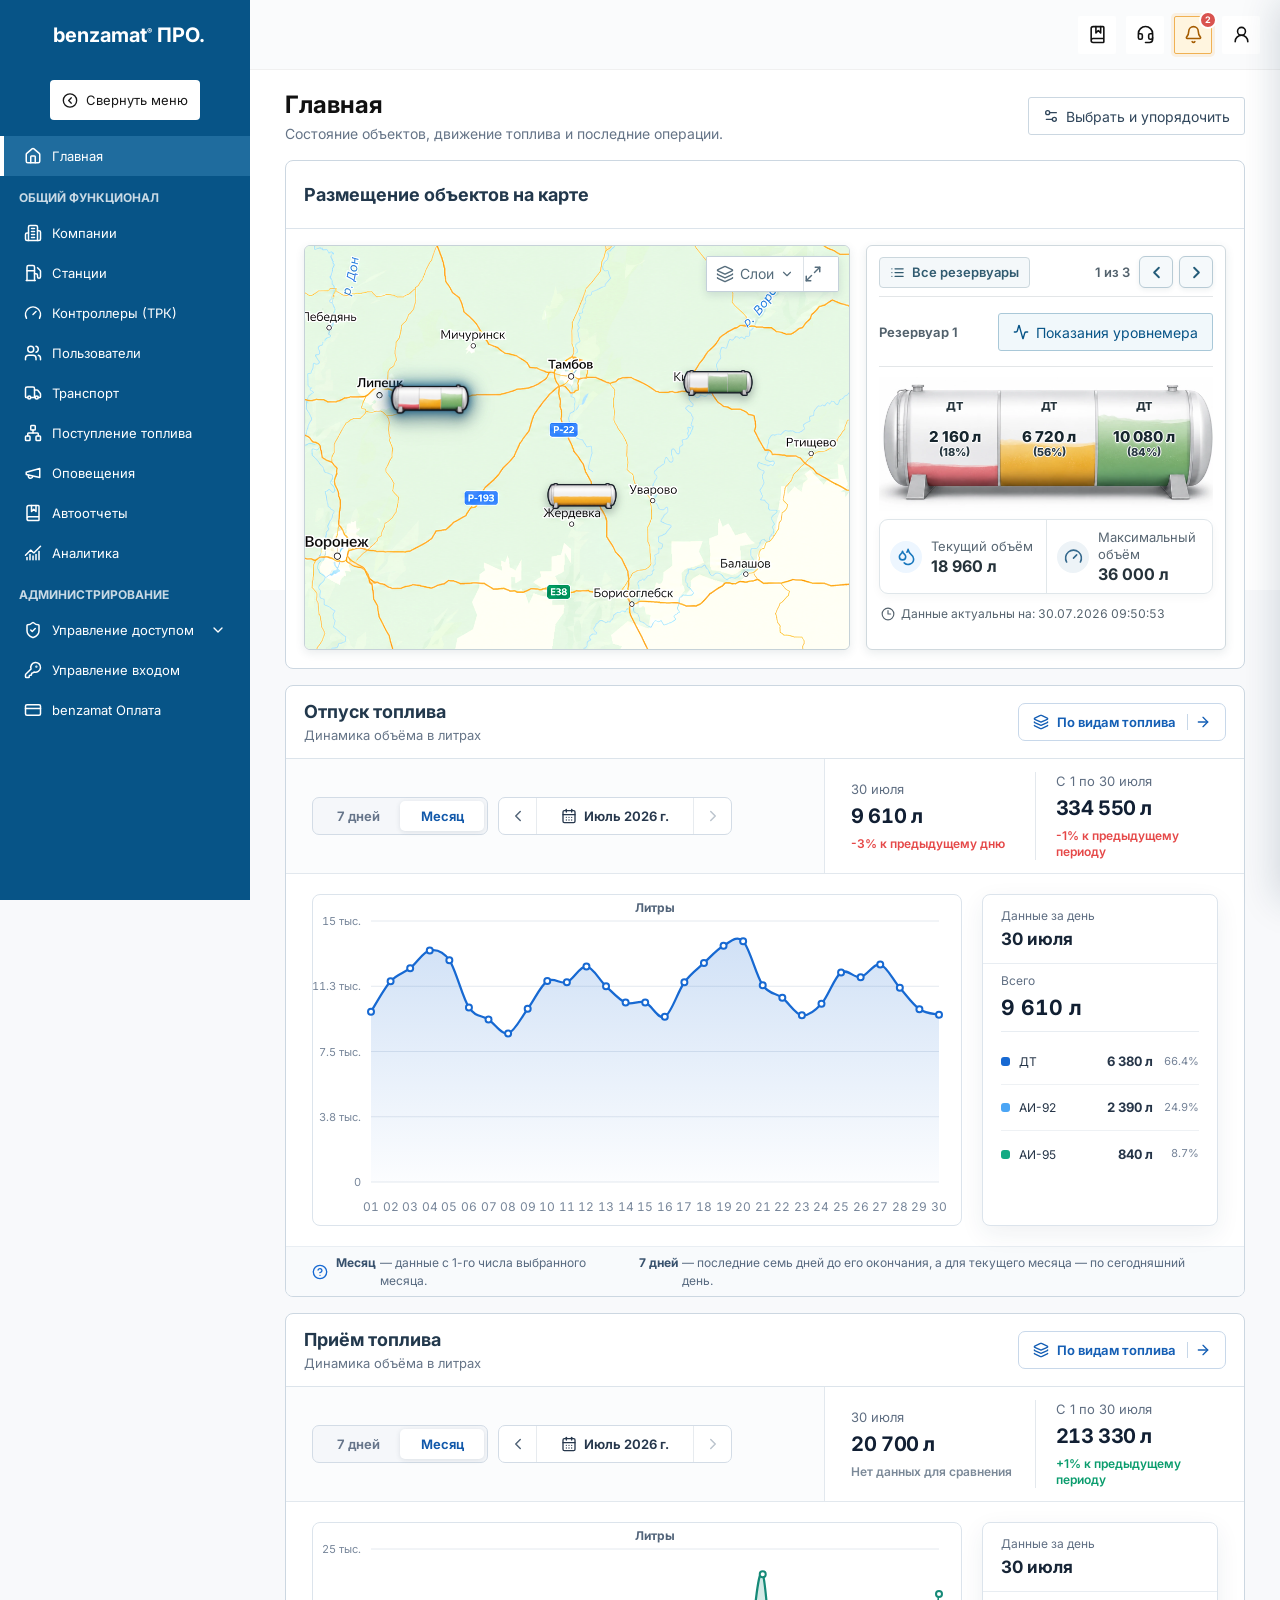
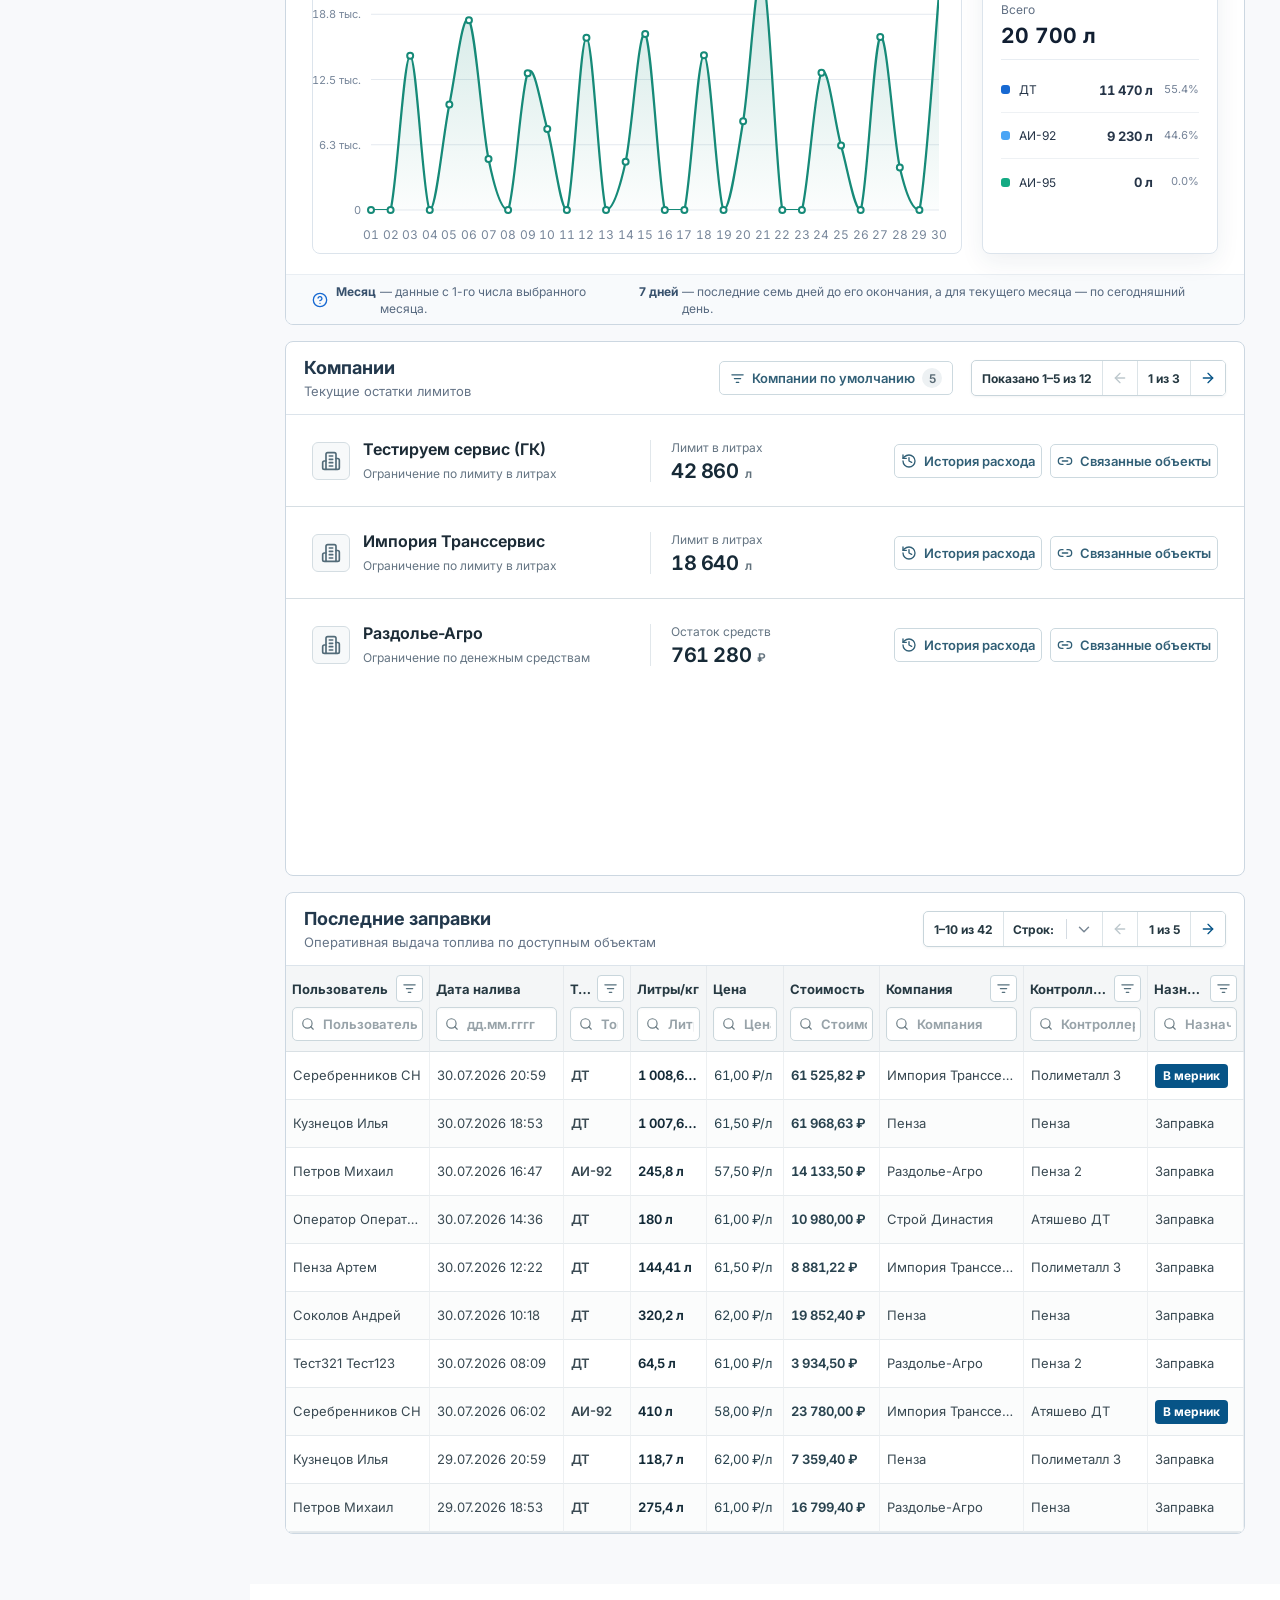
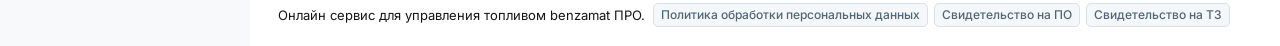
==== commit 7f21d9cd: "Publish updated interface" ====
--- a/index.html
+++ b/index.html
@@ -8,8 +8,8 @@
       content="Локальный интерактивный прототип benzamat ПРО на моковых данных"
     />
     <title>benzamat ПРО — локальный прототип</title>
-    <script type="module" crossorigin src="/assets/index-DlVuEN6L.js"></script>
-    <link rel="stylesheet" crossorigin href="/assets/index-B9egO1so.css">
+    <script type="module" crossorigin src="/assets/index-TpEXg8kg.js"></script>
+    <link rel="stylesheet" crossorigin href="/assets/index-DUZmetJm.css">
   </head>
   <body>
     <div id="root"></div>
--- a/assets/index-DUZmetJm.css
+++ b/assets/index-DUZmetJm.css
@@ -0,0 +1 @@
+@import"https://fonts.googleapis.com/css2?family=Inter:wght@400;500;600;700&display=swap";:root{font-family:Inter,Arial,sans-serif;color:#293747;background:#f6f8fb;font-synthesis:none;text-rendering:optimizeLegibility;--blue-950: #0d2a55;--blue-900: #103569;--blue-800: #174783;--blue-700: #1d61b4;--blue-600: #2874ca;--blue-100: #eaf3ff;--border: #dce3eb;--muted: #758394;--success: #2e9565;--danger: #d04c55;--shadow: 0 8px 24px rgba(30, 54, 82, .09);--settings-side-nav-width: 280px;--settings-content-width: 960px;--action-button-height: 38px;--action-button-padding-block: 8px;--action-button-padding-inline: 14px;--action-button-radius: 3px;--action-button-gap: 7px;--action-button-font-size: 14px;--action-button-font-weight: 400}.modal-backdrop-drawer{display:block;overflow:hidden;padding:0;background:#0000007a;-webkit-backdrop-filter:none;backdrop-filter:none}.modal-panel.modal-drawer{position:fixed;top:0;right:0;bottom:0;width:384px;max-width:calc(100vw - 40px);overflow-y:auto;border-radius:0;box-shadow:-16px 0 34px #00000024;animation:drawer-in .17s ease-out}.modal-drawer .modal-header{min-height:72px;padding:15px 17px}.modal-drawer .modal-header h2{font-size:22px;font-weight:600}.modal-drawer .modal-body{padding:24px 17px 28px}@keyframes drawer-in{0%{transform:translate(24px);opacity:0}to{transform:translate(0);opacity:1}}.reference-form{display:flex;flex-direction:column;gap:16px}.reference-form>h3,.client-company-form>h3{margin:0 0 1px;color:#111;font-size:20px;font-weight:400}.reference-field{display:flex;flex-direction:column;gap:8px;color:#111;font-size:14px;font-weight:400}.reference-field sup,.detail-reference-field sup{margin-left:2px;color:#ef6d74}.reference-field input,.reference-field select,.detail-reference-field input,.detail-reference-field select{width:100%;height:38px;padding:7px 12px;border:1px solid #cfcfcf;border-radius:2px;outline:0;color:#555;background:#fff;font-size:14px}.reference-field input:focus,.reference-field select:focus,.detail-reference-field input:focus,.detail-reference-field select:focus{border-color:#075487;box-shadow:0 0 0 2px #0754871a}.reference-field input[readonly]{border-color:#c8d0d7;color:#737d86;background:#e8ecef;box-shadow:none}.reference-submit{align-self:flex-start;margin-top:0}.compact-reference-form{gap:14px}.row-actions .danger-button:not(:disabled),.danger-solid-button{border-color:#ff676d;color:#fff;background:#ff676d}.row-actions .danger-button:hover:not(:disabled),.danger-solid-button:hover{border-color:#ee575e;color:#fff;background:#ee575e}.danger-solid-button{min-height:36px;padding:7px 15px;border:1px solid;border-radius:3px;cursor:pointer}.sections-data-table{overflow-x:auto}.sections-data-table table{width:100%;border-collapse:collapse;color:#111;font-size:14px}.sections-data-table th,.sections-data-table td{min-width:115px;height:52px;padding:10px 14px;border:1px solid #e2e2e2;text-align:left}.sections-data-table th{background:#fff;font-weight:700}.mini-progress,.section-progress{display:block;width:118px;height:14px;overflow:hidden;border-radius:8px;background:#f1f1f1}.mini-progress i,.section-progress i{display:block;height:100%;background:#35c19a}.delete-confirmation p{margin:0 0 24px;color:#333;font-size:18px;line-height:1.5}.confirmation-modal .modal-header h2{font-size:20px!important;line-height:26px}.confirmation-modal .delete-confirmation p{font-size:18px!important;line-height:26px}.confirmation-modal .delete-confirmation button{font-size:16px!important;line-height:20px}.delete-confirmation>div{display:flex;justify-content:flex-end;gap:10px}.company-detail-content,.station-detail-content{padding-top:0}.company-information-form{display:grid;max-width:1060px;grid-template-columns:repeat(2,minmax(0,1fr));gap:22px;padding-top:28px}.company-information-form>div{display:flex;flex-direction:column;gap:17px}.detail-reference-field{display:flex;min-width:0;flex-direction:column;gap:10px;color:#111;font-size:14px}.detail-reference-field>div{position:relative}.suffix-input b{position:absolute;top:50%;right:12px;color:#555;font-size:14px;font-weight:400;transform:translateY(-50%)}.suffix-input input{padding-right:38px}.company-save-button,.station-save-button{align-self:flex-start}.company-balance-layout{display:grid;gap:24px;padding-top:24px}.balance-overview,.balance-history{min-width:0;border:1px solid #dfe5ec;border-radius:6px;background:#fff}.balance-overview{padding:0 20px 18px}.balance-overview-heading,.balance-history-heading{display:flex;align-items:center;justify-content:space-between;gap:32px}.balance-overview-heading{min-height:64px;margin:0 -20px;padding:12px 18px;border-bottom:1px solid #e1e7ed;background:#fff}.balance-overview-title{min-width:0}.balance-kicker{display:block;margin-bottom:6px;color:#748397;font-size:11px;font-weight:600;letter-spacing:.06em;text-transform:uppercase}.balance-overview-heading h2,.balance-history-heading h2{margin:0;color:#172435;font-size:21px;font-weight:650}.balance-overview-heading h2{color:#182332;font-size:18px;font-weight:700;line-height:1.25}.balance-overview-heading p{margin:4px 0 0;color:#657487;font-size:13px;line-height:1.45}.balance-mode-control{flex:0 0 auto}.balance-mode-control>span{display:block;margin-bottom:7px;color:#536276;font-size:12px;font-weight:600}.balance-mode-switch{display:flex;padding:3px;border:1px solid #dbe2ea;border-radius:6px;background:#f4f6f8}.balance-mode-switch button{position:relative;display:inline-flex;min-height:34px;align-items:center;gap:6px;padding:7px 14px;border:0;border-radius:4px;color:#657387;background:transparent;cursor:pointer;font-size:12px;font-weight:600;transition:color .15s ease,background .15s ease,box-shadow .15s ease}.balance-mode-switch button.active{color:#174f8d;background:#fff;box-shadow:0 1px 4px #233b5721}.balance-mode-switch button>.user-help{flex:0 0 auto;color:#607a92}.balance-mode-help{display:inline-grid;width:16px;height:16px;flex:0 0 16px;border:1px solid #9aa8b8;border-radius:50%;color:#69788a;font-size:11px;font-weight:700;line-height:1;place-items:center}.balance-mode-tooltip{position:absolute;z-index:20;bottom:calc(100% + 10px);left:50%;width:330px;padding:9px 11px;border:1px solid #d7e0e8;border-radius:6px;color:#33465a;background:#fff;box-shadow:0 8px 22px #23364c24;font-size:13px;font-weight:500;line-height:1.4;opacity:0;pointer-events:none;text-align:left;transform:translate(-50%,4px);transition:opacity .13s ease,transform .13s ease;visibility:hidden;white-space:normal}.balance-mode-switch button:first-child .balance-mode-tooltip{left:0;transform:translateY(4px)}.balance-mode-switch button:last-child .balance-mode-tooltip{right:0;left:auto;transform:translateY(4px)}.balance-mode-switch button:hover .balance-mode-tooltip,.balance-mode-switch button:focus-visible .balance-mode-tooltip{opacity:1;transform:translate(-50%);visibility:visible}.balance-mode-switch button:first-child:hover .balance-mode-tooltip,.balance-mode-switch button:first-child:focus-visible .balance-mode-tooltip,.balance-mode-switch button:last-child:hover .balance-mode-tooltip,.balance-mode-switch button:last-child:focus-visible .balance-mode-tooltip{transform:translate(0)}.balance-mode-note{display:flex;min-height:38px;align-items:flex-start;gap:9px;margin-top:12px;padding:9px 11px;color:#35516d;background:#f3f8fd;font-size:12px;line-height:1.45}.balance-mode-note>svg{flex:0 0 18px;margin-top:1px;color:#2c76bf}.balance-mode-note>span{min-width:0}.balance-values{display:grid;grid-template-columns:repeat(2,minmax(0,1fr));gap:12px;margin-top:12px}.balance-values.money-only{grid-template-columns:minmax(0,1fr)}.balance-value-block{position:relative;display:grid;min-height:108px;grid-template-columns:44px minmax(0,1fr) auto;align-items:center;gap:12px;padding:13px 16px;border:1px solid #dfe5ec;border-radius:8px;background:linear-gradient(180deg,#fff,#fbfcfd)}.balance-value-block.is-active{border-color:#b8cee5;box-shadow:inset 4px 0 #246cb5,0 5px 16px #20456b0f}.balance-value-block.is-reference{background:#f8fafc}.balance-values.money-only .balance-value-block{max-width:none}.balance-value-icon{display:grid;width:44px;height:44px;border-radius:50%;color:#246cb5;background:#edf4fb;box-shadow:inset 0 0 0 1px #246cb50f;place-items:center}.balance-value-block.is-reference .balance-value-icon{color:#6f7e90;background:#eef1f4}.balance-value-copy{display:flex;min-width:0;flex-direction:column;gap:3px}.balance-value-title{display:flex;flex-wrap:wrap;align-items:center;gap:8px;color:#526175;font-size:12px;font-weight:600}.balance-value-title b{padding:3px 7px;border-radius:10px;color:#286ba9;background:#eaf3fb;font-size:9px;font-weight:600}.balance-value-block.is-reference .balance-value-title b{color:#6e7c8c;background:#edf0f3}.balance-value-copy>strong{margin-top:6px;color:#172435;font-size:24px;font-weight:750;letter-spacing:-.025em}.balance-value-copy>small{color:#8490a0;font-size:11px}.balance-edit-button{display:inline-flex;min-height:32px;align-items:center;gap:6px;padding:7px 10px;border:1px solid #d8e0e8;border-radius:4px;color:#315b83;background:#fff;cursor:pointer;font-size:11px;font-weight:600}.balance-edit-button:hover{border-color:#9dbbd8;background:#f6faff}.balance-history{overflow:visible;border:0;background:transparent}.balance-history-heading{padding:0 4px 14px}.balance-history-count{padding:5px 9px;border-radius:12px;color:#68778a;background:#f0f3f6;font-size:10px;font-weight:600}.balance-history-table{overflow-x:auto;border-top:1px solid #e5e9ee}.balance-history-table table{width:100%;min-width:900px;border-collapse:collapse;color:#344256;font-size:11px}.balance-history-table th{height:38px;padding:9px 13px;color:#748195;background:#f8f9fb;font-size:9px;font-weight:650;letter-spacing:.035em;text-align:left;text-transform:uppercase}.balance-history-table td{height:52px;padding:10px 13px;border-top:1px solid #edf0f3;white-space:nowrap}.balance-history-table tbody tr:first-child td{border-top:0}.balance-history-table tbody tr:hover{background:#fbfcfd}.balance-history-date,.balance-history-comment{color:#778599}.balance-history-comment{max-width:230px;overflow:hidden;text-overflow:ellipsis}.balance-indicator{display:inline-flex;padding:4px 8px;border-radius:11px;font-size:9px;font-weight:650}.balance-indicator-liters{color:#286ba9;background:#eaf3fb}.balance-indicator-money{color:#247858;background:#e9f6f0}.balance-indicator-mode{color:#6d5f38;background:#f7f1df}.balance-positive-change{color:#21835d;font-weight:650}.balance-before{color:#8c98a8}.balance-arrow{margin:0 7px;color:#a2acb8}.balance-history-table td strong{color:#29384a;font-weight:650}.balance-history-pagination{padding:10px 2px 0;border-top:0;background:transparent}.balance-history-record-list{--balance-history-columns: minmax(140px, 1fr) minmax(145px, 1fr) minmax(150px, 1.25fr) minmax(120px, .9fr) minmax(210px, 1.5fr) minmax(145px, 1.15fr) minmax(260px, 1.6fr);min-width:0;overflow-x:auto;border:1px solid #ccd7e1;border-radius:8px;background:#fff;box-shadow:0 5px 17px #23364c0e}.balance-history-record-header,.balance-history-record{display:grid;min-width:1212px;grid-template-columns:var(--balance-history-columns);align-items:stretch}.balance-history-record-header{min-height:48px;color:#405166;background:#edf2f6;font-size:14px;font-weight:700}.balance-history-record-header>span,.balance-history-record>div{display:flex;min-width:0;box-sizing:border-box;align-items:center;padding:0 8px;border-left:1px solid #d5dfe8;font-size:14px;line-height:1.35}.balance-history-record>div{overflow:hidden;text-overflow:ellipsis;white-space:nowrap}.balance-history-record .balance-history-comment{display:block;width:auto;max-width:none;align-content:center;overflow:hidden;text-overflow:ellipsis;white-space:nowrap}.balance-history-record-header>span:first-child,.balance-history-record>div:first-child{border-left:0}.balance-history-record{min-height:60px;border-top:1px solid #dde5ec;color:#354457;background:#fff;transition:background-color .15s ease}.balance-history-record:hover{background:#f9fbfc}.balance-history-number{color:var(--sidebar-solid-color);font-weight:750}.balance-history-record strong{color:#26374b;font-weight:700}.balance-history-record .balance-indicator{padding:0;border-radius:0;color:inherit;background:transparent;font-size:14px}.company-section-table-wrap{min-width:0}.company-detail-content>.company-section-table-wrap{padding-top:24px}.company-section-record-list{--balance-history-columns: var(--company-section-columns)}.company-section-record-list .balance-history-record-header,.company-section-record-list .balance-history-record{min-width:var(--company-section-min-width)}.company-section-actions{gap:6px;justify-content:center}.company-section-actions button{display:inline-grid;width:32px;height:32px;border:1px solid #d7e0e8;border-radius:5px;color:#49677f;background:#fff;cursor:pointer;place-items:center;transition:border-color .14s ease,color .14s ease,background-color .14s ease}.company-section-actions button:hover{border-color:#8eafc6;color:#175f91;background:#f2f8fb}.company-section-actions .company-section-delete-button{border-color:#e1c8cd;color:#a64a5a}.company-section-actions .company-section-delete-button:hover{border-color:#cf8995;color:#8d3040;background:#fff6f7}.company-section-pagination,.company-section-pagination>label,.company-section-pagination select,.company-section-pagination nav button,.company-section-pagination>span,.company-section-pagination>span strong{font-size:14px}.modal-panel.balance-mode-confirm-modal{width:min(480px,calc(100vw - 40px))}.balance-mode-confirmation{display:flex;flex-direction:column;gap:10px}.balance-mode-confirmation p{margin:0;color:#273649;font-size:14px;line-height:1.55}.balance-mode-confirmation p strong{font-weight:650}.balance-mode-confirmation>span{color:#778597;font-size:11px;line-height:1.5}.balance-mode-confirmation>div{display:flex;justify-content:flex-end;gap:10px;margin-top:13px}.modal-panel.balance-change-modal{width:min(560px,calc(100vw - 40px))}.balance-change-modal .modal-body{padding:0}.balance-change-form{display:flex;flex-direction:column;gap:19px;padding:22px 24px 24px}.balance-current-value,.balance-change-preview{display:flex;align-items:center;justify-content:space-between;padding:12px 14px;border-radius:5px;color:#657387;background:#f4f6f8;font-size:12px}.balance-current-value strong{color:#223247;font-size:17px}.balance-action-choice{min-width:0;margin:0;padding:0;border:0}.balance-action-choice legend,.balance-amount-field>span,.balance-comment-field>span{margin-bottom:8px;color:#29384a;font-size:12px;font-weight:600}.balance-action-choice>div{display:grid;grid-template-columns:repeat(2,minmax(0,1fr));gap:10px}.balance-action-choice button{display:flex;min-height:65px;align-items:flex-start;gap:10px;padding:12px;border:1px solid #dce2e9;border-radius:5px;color:#657387;background:#fff;cursor:pointer;text-align:left}.balance-action-choice button.active{border-color:#6e9dcc;color:#2466a7;background:#f3f8fd;box-shadow:0 0 0 2px #2466a714}.balance-action-choice button span{display:flex;flex-direction:column;gap:4px}.balance-action-choice button strong{color:#2d3c4f;font-size:11px}.balance-action-choice button small{color:#8490a0;font-size:9px}.balance-amount-field,.balance-comment-field{display:flex;flex-direction:column}.balance-amount-field>div{position:relative}.balance-amount-field input,.balance-comment-field textarea{width:100%;border:1px solid #cfd7df;border-radius:4px;outline:0;color:#263548;background:#fff;font:inherit}.balance-amount-field input{height:42px;padding:8px 42px 8px 12px;font-size:14px;font-weight:600}.balance-amount-field b{position:absolute;top:50%;right:14px;color:#68778a;font-size:13px;transform:translateY(-50%)}.balance-comment-field textarea{min-height:78px;resize:vertical;padding:10px 12px;font-size:12px;line-height:1.45}.balance-amount-field input:focus,.balance-comment-field textarea:focus{border-color:#3579bb;box-shadow:0 0 0 3px #3579bb1a}.balance-comment-field small{color:#919cab;font-size:9px;font-weight:400}.balance-change-preview{color:#36614f;background:#eef7f3}.balance-change-preview strong{color:#1f7453;font-size:17px}.balance-change-actions{display:flex;justify-content:flex-end;gap:10px;padding-top:2px}.company-balance-layout,.balance-history-heading h2,.balance-kicker,.balance-mode-control>span,.balance-mode-switch button,.balance-mode-note,.balance-value-title,.balance-value-title b,.balance-value-copy>small,.balance-edit-button,.balance-history-count,.balance-history-table table,.balance-history-table th,.balance-history-pagination,.balance-history-pagination select,.balance-history-pagination nav button,.balance-history-pagination>span{font-size:14px}.balance-value-copy>strong{font-size:24px}.balance-change-modal,.balance-change-modal .modal-header h2,.balance-change-modal button,.balance-change-modal input,.balance-change-modal textarea,.balance-change-modal span,.balance-change-modal strong,.balance-change-modal small,.balance-change-modal legend,.balance-mode-confirm-modal,.balance-mode-confirm-modal .modal-header h2,.balance-mode-confirm-modal button,.balance-mode-confirm-modal p,.balance-mode-confirm-modal span,.balance-mode-confirm-modal strong{font-size:14px}.modal-panel.balance-change-modal,.modal-panel.balance-change-modal *{font-size:14px!important}.company-balance-layout .balance-history-pagination,.company-balance-layout .balance-history-pagination>label,.company-balance-layout .balance-history-pagination select,.company-balance-layout .balance-history-pagination nav button,.company-balance-layout .balance-history-pagination>span,.company-balance-layout .balance-history-pagination>span strong{font-size:14px}.station-tab-panel{padding-top:24px}.panel-action-button{margin-bottom:16px}.company-section-panel{margin-top:24px;overflow:hidden;border:1px solid #dce4ec;border-radius:8px;background:#fff;box-shadow:0 7px 22px #2239530f}.company-section-panel-heading{display:flex;min-height:74px;align-items:center;justify-content:space-between;gap:24px;padding:16px 20px;border-bottom:1px solid #e1e7ed;background:#fff}.company-section-panel-heading h2{margin:0;color:#182332;font-size:18px;line-height:1.25}.company-section-panel-heading p{margin:4px 0 0;color:#657487;font-size:13px;line-height:1.45}.company-section-panel-heading .primary-button{flex:0 0 auto;min-height:40px}.company-section-panel-body{padding:16px 18px 18px}.modal-panel.company-wizard-modal{width:min(1040px,calc(100vw - 40px))}.company-wizard-modal .modal-body{padding:0}.company-wizard{gap:0}.company-wizard-step>header{padding:14px 26px 4px}.company-form-grid{align-items:start}.company-type-field,.company-limit-fieldset{min-width:0;margin:0;padding:0;border:0}.company-type-field{grid-row:span 2}.company-type-field>legend,.company-limit-fieldset>legend{margin:0 0 6px;padding:0;color:#344359;font-size:14px;font-weight:600}.company-type-field>legend sup{margin-left:2px;color:#c84646}.company-choice-grid{display:grid;gap:10px}.company-choice-grid-types{grid-template-columns:repeat(2,minmax(0,1fr))}.company-choice-grid-limits{grid-template-columns:repeat(3,minmax(0,1fr))}.company-wizard label.company-choice{position:relative;display:grid;min-height:72px;grid-template-columns:18px minmax(0,1fr);gap:10px;box-sizing:border-box;align-items:start;padding:11px 12px;border:1px solid #d4dde6;border-radius:7px;background:#fff;cursor:pointer;transition:border-color .15s ease,background-color .15s ease,box-shadow .15s ease}.company-wizard label.company-choice:hover{border-color:#91aec4;background:#f9fbfd}.company-wizard label.company-choice.is-selected{border-color:#1d6799;background:#f1f7fb;box-shadow:0 0 0 2px #07548714}.company-choice>input[type=radio]{position:absolute;width:1px;height:1px;overflow:hidden;opacity:0;pointer-events:none}.company-choice-indicator{position:relative;width:16px;height:16px;margin-top:2px;border:1px solid #aab8c5;border-radius:50%;background:#fff}.company-choice.is-selected .company-choice-indicator{border-color:#075487}.company-choice.is-selected .company-choice-indicator:after{position:absolute;top:3px;right:3px;bottom:3px;left:3px;border-radius:50%;background:#075487;content:""}.company-choice-copy{display:flex;min-width:0;flex-direction:column;gap:4px}.company-choice-copy strong{display:inline-flex;align-items:center;gap:5px;color:#24364a;font-size:14px;font-weight:700}.company-choice-copy small{color:#6c7b8b;font-size:12px;font-weight:400;line-height:1.4}.company-help{flex:0 0 auto}.company-choice:nth-last-child(-n+1) .company-help>span,.company-choice-grid-limits .company-choice:nth-child(3) .company-help>span{right:-8px;left:auto}.company-settings-content{display:flex;flex-direction:column;gap:18px;padding:12px 26px 22px}.company-limit-fieldset{padding:16px;border:1px solid #dce4ec;border-radius:8px;background:#fbfcfd}.company-limit-fieldset>legend{padding:0 5px;background:#fff}.company-limit-value-field{width:280px;margin-top:14px}.company-fuel-prices{overflow:hidden;border:1px solid #dce4ec;border-radius:8px;background:#fff}.company-fuel-prices>header{display:flex;min-height:68px;align-items:center;justify-content:space-between;gap:20px;padding:12px 16px;border-bottom:1px solid #e2e8ee;background:#f8fafc}.company-fuel-prices>header h3,.company-fuel-prices>header p{margin:0}.company-fuel-prices>header h3{color:#25374a;font-size:15px}.company-fuel-prices>header p{margin-top:5px;color:#69798a;font-size:13px;line-height:1.4}.company-fuel-prices>header .secondary-button{display:inline-flex;min-height:38px;flex:0 0 auto;align-items:center;gap:7px}.company-optional-title{display:flex;align-items:center;gap:9px}.company-wizard-actions-final .primary-button{grid-column:3}.company-fuel-empty{padding:24px 18px;color:#718092;font-size:14px;text-align:center}.company-fuel-list{padding:14px 16px 16px}.company-fuel-list-header,.company-fuel-row{display:grid;grid-template-columns:minmax(220px,1fr) minmax(180px,.8fr) 38px;gap:12px;align-items:center}.company-fuel-list-header{padding:0 0 7px;color:#596a7c;font-size:13px;font-weight:700}.company-fuel-row+.company-fuel-row{margin-top:9px}.company-fuel-row select,.company-fuel-row input{height:38px}.company-fuel-row>button{display:grid;width:36px;height:36px;border:1px solid #e1c8cd;border-radius:6px;color:#a64a5a;background:#fff;cursor:pointer;place-items:center}.company-fuel-row>button:hover{border-color:#cf8995;color:#8d3040;background:#fff6f7}.section-panel-description{min-width:0;margin:0 0 16px;font-size:14px;line-height:1.55}.fuel-price-form{gap:14px}.fuel-fixed-value{display:flex;min-height:38px;align-items:center;padding:7px 12px;border:1px solid #d6dde4;border-radius:4px;color:#394a5d;background:#f5f7f9;font-size:14px}.fuel-price-input{position:relative}.fuel-price-input input{padding-right:52px}.fuel-price-input b{position:absolute;top:50%;right:12px;color:#68778a;font-size:14px;font-weight:600;transform:translateY(-50%)}.fuel-effective-note{display:flex;align-items:flex-start;gap:9px;padding:10px 11px;color:#456078;background:#f2f7fb;font-size:14px;line-height:1.45}.fuel-effective-note svg{flex:0 0 18px;margin-top:1px;color:#3479ab}.modal-panel.fuel-history-modal{width:min(1080px,calc(100vw - 48px));max-width:none}.fuel-history-content{display:grid;gap:14px}.fuel-history-current{display:flex;align-items:center;justify-content:space-between;padding:10px 12px;color:#657487;background:#f4f6f8;font-size:14px}.fuel-history-current strong{color:#213448;font-size:16px}.inner-single-tab{width:380px;min-height:42px;padding:11px 17px;box-shadow:inset 5px 0 #075487;color:#111;background:#fafafa;font-size:14px}.client-company-form>h3{margin-bottom:16px}.station-information-layout{display:grid;grid-template-columns:minmax(0,2.05fr) minmax(370px,1fr);gap:24px;padding-top:24px}.station-information-form{display:grid;grid-template-columns:repeat(2,minmax(0,1fr));gap:24px}.station-information-form>div{display:flex;flex-direction:column;gap:17px}.detail-reference-field :is(select:disabled,input[readonly]){color:#888;background:#f0f0f0;opacity:1;cursor:default;user-select:text;-webkit-user-select:text}.station-fill-chart{min-height:405px;padding:20px 19px;border:1px solid #e3e3e3;background:#fff}.station-fill-chart header{display:flex;align-items:center;justify-content:space-between}.station-fill-chart h3{margin:0;color:#111;font-size:17px}.station-fill-chart header button{border:0;color:#53636b;background:transparent;cursor:pointer;font-size:17px}.chart-canvas{position:relative;height:250px;margin:26px 22px 0 45px}.chart-canvas>i{position:absolute;right:0;left:0;height:1px;border-top:1px solid #f1f1f1}.chart-canvas>i>span{position:absolute;top:-8px;left:-33px;color:#a0a6aa;font-size:11px;font-style:normal}.chart-bars{position:absolute;top:0;right:0;bottom:0;left:0;display:flex;align-items:flex-end;justify-content:center;gap:14px}.chart-bars>span{display:flex;width:26px;height:100%;align-items:flex-end}.chart-bars b{display:block;width:100%;min-height:2px;background:#1598ef}.chart-caption{color:#adb1b5;font-size:12px;text-align:center}.chart-legend{display:flex;align-items:center;justify-content:center;gap:6px;margin-top:18px;color:#777;font-size:12px}.chart-legend i{width:12px;height:12px;background:#1598ef}.static-table-shell{overflow:hidden;border:1px solid #e1e1e1;border-radius:2px;background:#fff;box-shadow:0 2px 4px #0000001f}.static-data-table{width:100%;border-collapse:collapse;color:#111;font-size:14px}.static-data-table th{min-width:150px;height:50px;padding:13px 15px;border-bottom:1px solid #d7d7d7;background:#f1f1f1;text-align:left}.static-data-table th span{margin-left:7px;color:#b6b6b6;font-weight:400}.static-data-table td{height:58px;padding:12px 15px;border-bottom:1px solid #dedede}.static-actions button{min-height:29px;padding:0 10px;border:0;border-radius:2px;color:#111;background:#f0f3f5;cursor:pointer}.static-actions .danger-static-action{color:#fff;background:#ff676d}.section-reference-form{max-height:calc(100vh - 170px);overflow-y:auto;padding-right:3px}*{box-sizing:border-box}html,body,#root{min-width:320px;min-height:100%;margin:0}body{min-height:100vh;background:#f6f8fb}button,input,select{font:inherit}button,a{-webkit-tap-highlight-color:transparent}button{color:inherit}a{color:var(--blue-700);text-decoration:none}.app-shell{display:grid;min-height:100vh;grid-template-columns:250px minmax(0,1fr);transition:grid-template-columns .18s ease}.app-shell.sidebar-collapsed{grid-template-columns:66px minmax(0,1fr)}.sidebar{position:sticky;z-index:40;top:0;display:flex;overflow:hidden;height:100vh;flex-direction:column;color:#fff;background:linear-gradient(180deg,#153f78,#0d2c57 58%,#092241);box-shadow:4px 0 18px #0d2a5524}.sidebar-brand{position:relative;display:flex;min-height:64px;align-items:center;padding:0 20px;border-bottom:1px solid rgba(255,255,255,.12);font-size:19px;font-weight:700;letter-spacing:-.5px;white-space:nowrap}.sidebar-brand sup,.login-logo sup,.login-kicker sup{font-size:8px}.brand-short{display:none;font-size:25px}.sidebar-collapsed .brand-full,.sidebar-collapsed .collapse-button span,.sidebar-collapsed .nav-item span,.sidebar-collapsed .menu-section-label,.sidebar-collapsed .nav-children{display:none}.sidebar-collapsed .brand-short{display:inline}.sidebar-collapsed .sidebar-brand{justify-content:center;padding:0}.collapse-button{display:flex;min-height:42px;align-items:center;gap:11px;padding:0 18px;border:0;border-bottom:1px solid rgba(255,255,255,.08);color:#ffffffbd;background:transparent;cursor:pointer;font-size:12px}.sidebar-collapsed .collapse-button{justify-content:center;padding:0}.sidebar-nav{overflow-x:hidden;overflow-y:auto;padding:8px 7px 28px;scrollbar-color:rgba(255,255,255,.22) transparent;scrollbar-width:thin}.menu-section-label{margin:21px 12px 7px;color:#ffffff6b;font-size:9px;font-weight:700;letter-spacing:.09em;white-space:nowrap}.nav-item{position:relative;display:flex;width:100%;min-height:39px;align-items:center;gap:11px;margin:2px 0;padding:8px 12px;border:0;border-radius:4px;color:#fffc;background:transparent;cursor:pointer;font-size:12px;text-align:left;transition:.13s ease}.nav-item svg{flex:0 0 auto}.nav-item:hover,.nav-item.active{color:#fff;background:#ffffff1a}.nav-item.active:before{position:absolute;inset:6px auto 6px -7px;width:3px;border-radius:0 3px 3px 0;background:#62a8f5;content:""}.sidebar-collapsed .nav-item{justify-content:center;min-height:43px;padding:8px}.group-chevron{margin-left:auto;transition:transform .16s ease}.nav-group.open .group-chevron{transform:rotate(180deg)}.nav-children{display:none;margin:2px 0 8px 35px}.nav-group.open .nav-children{display:block}.nav-child{display:block;padding:7px 8px;border-left:1px solid rgba(255,255,255,.16);color:#ffffffa6;font-size:10.5px;line-height:1.35}.nav-child:hover,.nav-child.active{border-color:#65aaf5;color:#fff;background:#ffffff0f}.mobile-close,.mobile-menu-button,.mobile-scrim{display:none}.app-column{display:grid;min-width:0;min-height:100vh;grid-template-rows:auto 1fr auto}.topbar{position:sticky;z-index:30;top:0;display:flex;min-height:60px;align-items:center;gap:18px;padding:8px 22px;border-bottom:1px solid var(--border);background:#fffffff7;box-shadow:0 2px 10px #112f4e0a}.system-message{max-width:1120px;margin:0 auto 0 0;color:#657486;font-size:9.5px;line-height:1.45}.header-actions{display:flex;flex:0 0 auto;align-items:center;gap:5px;margin-left:auto}.header-icon,.icon-button{display:inline-flex;width:34px;height:34px;align-items:center;justify-content:center;padding:0;border:1px solid transparent;border-radius:5px;background:transparent;cursor:pointer}.header-icon:hover,.header-icon.active,.icon-button:hover{border-color:#d3dfed;color:var(--blue-700);background:#f2f7fd}.profile-wrap{position:relative}.profile-menu{position:absolute;top:43px;right:0;display:flex;width:210px;flex-direction:column;gap:5px;padding:16px;border:1px solid var(--border);border-radius:5px;background:#fff;box-shadow:var(--shadow)}.profile-menu strong{font-size:14px}.profile-menu span{color:var(--muted);font-size:11px}.profile-menu button{margin-top:8px;padding:8px;border:1px solid var(--border);border-radius:4px;background:#f8fafc;cursor:pointer}.main-content{min-width:0}.page{min-height:calc(100vh - 108px);padding:26px 28px 42px}.page-heading{display:flex;align-items:flex-start;justify-content:space-between;gap:24px;margin-bottom:22px}.page-heading h1,.detail-title h1{margin:0;color:#293848;font-size:24px;font-weight:600;letter-spacing:-.02em}.page-subtitle{margin:6px 0 0;color:var(--muted);font-size:11px}.button-row{display:flex;align-items:center;gap:9px}.primary-button,.secondary-button{display:inline-flex;min-height:var(--action-button-height);align-items:center;justify-content:center;gap:var(--action-button-gap);padding:var(--action-button-padding-block) var(--action-button-padding-inline);border:1px solid transparent;border-radius:var(--action-button-radius);cursor:pointer;font-size:var(--action-button-font-size);font-weight:var(--action-button-font-weight);transition:.13s ease}.primary-button{border-color:var(--blue-700);color:#fff;background:var(--blue-700)}.primary-button:hover{border-color:var(--blue-800);background:var(--blue-800)}.secondary-button{border-color:#cdd8e4;color:#425166;background:#fff}.secondary-button:hover{border-color:#aac0d7;color:var(--blue-700);background:#f8fbff}.wide-button{width:100%}.app-footer{padding:14px 28px 18px;border-top:1px solid var(--border);color:#8793a1;background:#fff;font-size:8.5px;line-height:1.7}.app-footer a{color:#66778a;text-decoration:underline}.table-toolbar{display:flex;align-items:center;justify-content:space-between;gap:14px;margin-bottom:10px}.global-search{display:flex;width:min(420px,100%);height:36px;align-items:center;gap:8px;padding:0 10px;border:1px solid var(--border);border-radius:4px;background:#fff}.global-search svg{color:#8592a1}.global-search input{width:100%;border:0;outline:0;color:#354357;background:transparent;font-size:11px}.global-search button{display:inline-flex;padding:3px;border:0;background:transparent;cursor:pointer}.table-shell{overflow:hidden;border:1px solid var(--border);border-radius:4px;background:#fff;box-shadow:0 3px 12px #1f36510a}.table-scroll{overflow-x:auto}.data-table{width:100%;border-collapse:collapse;font-size:10px}.data-table th{min-width:125px;padding:8px 8px 7px;border-right:1px solid #e4e9ef;border-bottom:1px solid #d9e1e9;color:#3a4859;background:#f8fafc;text-align:left;vertical-align:top}.data-table th:first-child{min-width:150px}.data-table th:last-child{border-right:0}.column-title{display:grid;width:100%;min-height:21px;grid-template-columns:minmax(0,1fr) auto auto;align-items:center;gap:6px;padding:0;border:0;color:#344256;background:transparent;cursor:pointer;font-size:10px;font-weight:600;text-align:left}.column-title.static{display:block}.sort-mark,.column-dots{color:#9aa6b3}.data-table th input{width:100%;height:27px;margin-top:4px;padding:3px 7px;border:1px solid #dce3eb;border-radius:3px;outline:0;color:#526174;background:#fff;font-size:9px}.data-table th input:focus{border-color:#7eaddd;box-shadow:0 0 0 2px #2471c71a}.data-table td{height:47px;padding:9px 8px;border-right:1px solid #edf0f4;border-bottom:1px solid #e6ebf0;color:#4c5a6b;background:#fff;line-height:1.35;vertical-align:middle}.data-table tbody tr:hover td{background:#f8fbff}.data-table .row-danger td{background:#fff8f8}.data-table .row-muted td{color:#8c98a5;background:#fafbfc}.actions-column{width:126px;min-width:126px!important}.row-actions{white-space:nowrap}.row-actions button{display:inline-flex;width:29px;height:29px;align-items:center;justify-content:center;margin-right:4px;padding:0;border:1px solid #dbe3ec;border-radius:4px;color:#52647a;background:#fff;cursor:pointer}.row-actions button:hover:not(:disabled){border-color:#9ab8d8;color:var(--blue-700);background:#f3f8fd}.row-actions .danger-button:disabled{cursor:not-allowed;opacity:.34}.empty-table{height:114px!important;color:#8793a1!important;text-align:center}.table-footer{display:flex;min-height:43px;align-items:center;justify-content:flex-end;gap:12px;padding:7px 12px;color:#718093;background:#fff;font-size:9px}.table-footer select{height:27px;border:1px solid var(--border);border-radius:3px;background:#fff;font-size:9px}.table-footer button{display:inline-flex;width:29px;height:29px;align-items:center;justify-content:center;padding:0;border:0;border-radius:4px;background:transparent}.status{display:inline-flex;align-items:center;padding:3px 7px;border-radius:10px;font-size:9px;font-weight:600;white-space:nowrap}.status-success{color:#257a55;background:#e9f6ef}.status-muted{color:#6f7d8d;background:#eef1f4}.modal-backdrop{position:fixed;z-index:100;top:0;right:0;bottom:0;left:0;display:grid;overflow-y:auto;padding:40px 20px;place-items:start center;background:#12223780;-webkit-backdrop-filter:none;backdrop-filter:none}.modal-panel{width:min(560px,100%);border-radius:5px;background:#fff;box-shadow:0 24px 60px #09224147;animation:modal-in .15s ease-out}.modal-panel.modal-wide{width:min(920px,100%)}@keyframes modal-in{0%{opacity:0;transform:translateY(-8px)}to{opacity:1;transform:translateY(0)}}.modal-header{display:flex;min-height:56px;align-items:center;justify-content:space-between;padding:11px 18px;border-bottom:1px solid var(--border)}.modal-header h2{margin:0;font-size:16px;font-weight:600}.modal-body{padding:20px}.dynamic-form .form-grid{display:grid;grid-template-columns:repeat(2,minmax(0,1fr));gap:16px 18px}.field-label{display:flex;min-width:0;flex-direction:column;gap:6px;color:#4d5a6b;font-size:10px;font-weight:600}.field-label sup{margin-left:2px;color:var(--danger)}.field-label input,.field-label select{width:100%;height:38px;padding:7px 9px;border:1px solid #d5dee8;border-radius:4px;outline:0;color:#39485a;background:#fff;font-size:11px}.field-label input:focus,.field-label select:focus{border-color:#7caddd;box-shadow:0 0 0 3px #1d61b41a}.form-actions{display:flex;justify-content:flex-end;margin-top:22px;padding-top:16px;border-top:1px solid var(--border)}.support-copy{color:#586779;font-size:11px;line-height:1.65}.support-copy strong{color:#334255}.support-copy p{margin:7px 0}.toast{position:fixed;z-index:150;right:26px;bottom:26px;max-width:min(360px,calc(100vw - 40px));padding:13px 17px;border:1px solid #b8dfca;border-radius:5px;color:#236a49;background:#ecf8f1;box-shadow:var(--shadow);font-size:18px;line-height:24px;animation:toast-in .18s ease-out}@keyframes toast-in{0%{opacity:0;transform:translateY(8px)}to{opacity:1;transform:translateY(0)}}.inline-alert{margin-bottom:16px;padding:12px 14px;border:1px solid;border-radius:4px;font-size:10px;line-height:1.5}.info-alert{border-color:#bcd6f0;color:#315f8d;background:#edf6ff}.warning-alert{margin:18px 0 0;border-color:#ead5a5;color:#775c1f;background:#fff9eb}.action-dropdown{position:relative}.action-menu{position:absolute;z-index:20;top:42px;right:0;display:flex;width:245px;flex-direction:column;padding:6px;border:1px solid var(--border);border-radius:5px;background:#fff;box-shadow:var(--shadow)}.action-menu button{display:flex;align-items:center;gap:9px;padding:10px;border:0;border-radius:4px;background:transparent;cursor:pointer;font-size:var(--action-button-font-size);text-align:left}.action-menu button:hover{color:var(--blue-700);background:#f1f6fc}.tabs{display:flex;overflow-x:auto;align-items:flex-end;border-bottom:1px solid var(--border)}.tabs button{position:relative;flex:0 0 auto;min-height:39px;padding:9px 15px;border:0;color:#6d7988;background:transparent;cursor:pointer;font-size:10.5px;font-weight:600}.tabs button:hover,.tabs button.active{color:var(--blue-700)}.tabs button.active:after{position:absolute;right:10px;bottom:-1px;left:10px;height:2px;background:var(--blue-700);content:""}.page-tabs{margin:-3px 0 18px}.dashboard-heading{margin-bottom:18px}.widget-management{display:flex;align-items:center;gap:14px;margin-bottom:14px;padding:12px 14px;border:1px solid #aac8e5;border-radius:5px;color:#365879;background:#eef6fd}.widget-management>div{display:flex;min-width:0;flex:1;flex-direction:column;gap:3px;font-size:10px}.widget-management strong{font-size:11px}.widget-management span{color:#70869a}.dashboard-grid{display:grid;grid-template-columns:repeat(2,minmax(0,1fr));gap:14px}.dashboard-widget{min-width:0;overflow:hidden;border:1px solid var(--border);border-radius:5px;background:#fff;box-shadow:0 4px 15px #2037520b}.widget-header{display:flex;min-height:47px;align-items:center;justify-content:space-between;padding:7px 13px 7px 16px;border-bottom:1px solid var(--border)}.widget-header h2{margin:0;font-size:12px;font-weight:600}.map-widget,.full-width-widget,.summary-widget-grid{grid-column:1 / -1}.map-layout{display:grid;grid-template-columns:minmax(0,2.1fr) minmax(250px,1fr);gap:14px;padding:14px}.mock-map{position:relative;overflow:hidden;height:325px;background:radial-gradient(circle at 25% 35%,rgba(255,255,255,.8) 0 3px,transparent 4px),linear-gradient(25deg,transparent 49%,rgba(255,255,255,.58) 50%,transparent 51%),linear-gradient(120deg,transparent 49%,rgba(255,255,255,.45) 50%,transparent 51%),#dce9ec}.mock-map:before,.mock-map:after{position:absolute;border-radius:45%;background:#91be9247;content:""}.mock-map:before{top:-50px;left:-70px;width:360px;height:210px;transform:rotate(-10deg)}.mock-map:after{right:120px;bottom:-80px;width:420px;height:240px;transform:rotate(14deg)}.map-road{position:absolute;z-index:1;height:5px;border:1px solid rgba(255,255,255,.8);background:#9fb9bf;transform-origin:left center}.road-one{top:78px;left:-30px;width:112%;transform:rotate(12deg)}.road-two{top:290px;left:-30px;width:115%;transform:rotate(-8deg)}.road-three{top:-20px;left:52%;width:430px;transform:rotate(77deg)}.map-label{position:absolute;z-index:2;color:#647d84;font-size:10px;font-weight:600}.label-moscow{top:72px;left:19%}.label-penza{top:218px;left:53%}.label-samara{top:278px;right:14%}.map-pin{position:absolute;z-index:3;display:grid;width:34px;height:34px;border:3px solid #fff;border-radius:50% 50% 50% 4px;color:#fff;background:var(--blue-700);box-shadow:0 4px 10px #113e6c4d;place-items:center;transform:rotate(-45deg)}.map-pin svg{transform:rotate(45deg)}.pin-one{top:115px;left:30%}.pin-two{top:195px;left:57%;background:#23a570}.pin-three{top:105px;right:18%;background:#d8923a}.map-tools{position:absolute;z-index:4;top:14px;right:14px;display:flex;overflow:hidden;border:1px solid #c4d0da;border-radius:4px;background:#fff;box-shadow:0 3px 8px #1c385324}.map-tools button{display:grid;width:34px;height:34px;padding:0;border:0;border-right:1px solid #dde3e8;color:#566d7c;background:#fff;cursor:pointer;place-items:center}.map-tools button:last-child{border-right:0}.map-zoom{position:absolute;z-index:4;top:112px;left:14px;display:flex;width:30px;flex-direction:column;overflow:hidden;border:1px solid #c4d0da;border-radius:4px;background:#fff;box-shadow:0 3px 8px #1c385324}.map-zoom button{width:30px;height:30px;padding:0;border:0;border-bottom:1px solid #dde3e8;background:#fff;cursor:pointer}.map-zoom button:last-child{border-bottom:0}.station-summary{min-width:0;padding:2px 0}.station-summary h3{margin:4px 0 2px;font-size:12px}.station-summary>p{margin:0 0 12px;color:#667587;font-size:10px}.station-summary>button{display:flex;width:100%;align-items:center;justify-content:space-between;padding:10px 12px;border:0;border-bottom:1px solid #d7dde4;color:#4e5c6e;background:#eef0f2;cursor:pointer;font-size:10px;font-weight:600;text-align:left}.station-summary>div{padding:9px 12px 11px}.station-summary>div p{margin:5px 0;color:#566476;font-size:9px;line-height:1.45}.station-summary>div span{color:#7e8996}.compact-widget{min-height:300px}.chart-totals{display:flex;align-items:center;justify-content:space-around;padding:13px 22px 6px}.chart-totals p{display:flex;flex-direction:column;margin:0;text-align:center}.chart-totals strong{color:#253548;font-size:16px}.chart-totals span{color:#7c8793;font-size:9px}.empty-chart{display:grid;height:195px;margin:0 15px 15px;border:1px dashed #e0e5ea;color:#9aa4af;background:#fbfcfd;font-size:10px;place-items:center}.intake-legend{display:flex;justify-content:center;gap:18px;color:#697889;font-size:8px}.intake-legend span{display:flex;align-items:center;gap:5px}.intake-legend i{width:8px;height:8px;background:#1c5f9d}.intake-legend span:last-child i{background:#29a4de}.single-bar-chart{position:relative;display:grid;height:179px;margin:8px 18px 14px;align-items:end;justify-items:center;background:repeating-linear-gradient(to top,#e7ebef 0 1px,transparent 1px 35px)}.single-bar{width:28%;height:138px;background:#155d9a}.single-bar-chart>span{position:absolute;top:30px;left:0;color:#718091;font-size:8px}.summary-widget-grid{display:grid;grid-template-columns:repeat(3,minmax(0,1fr));gap:14px}.summary-widget{display:grid;min-height:300px;grid-template-rows:auto auto 1fr auto}.summary-widget>p{margin:16px 18px 5px;color:#687688;font-size:9px;line-height:1.45;text-align:center}.summary-metrics{display:grid;grid-template-columns:repeat(2,minmax(0,1fr));align-content:center;gap:17px 10px;padding:12px 18px}.summary-metric{display:flex;flex-direction:column;align-items:center;gap:4px;color:#111d2a;text-align:center}.summary-metric span{color:#344358;font-size:9px}.summary-metric strong{font-size:14px}.summary-widget>button{min-height:34px;margin:0 16px 16px;border:0;border-radius:3px;color:#526174;background:#edf1f5;cursor:pointer;font-size:9px}.report-file-list{display:flex;flex-direction:column;gap:8px;padding:10px 17px}.report-file-list div{display:grid;grid-template-columns:minmax(0,1fr) auto;align-items:center;gap:8px;padding:8px;color:#3e4c5d;background:#eef1f4;font-size:8.5px}.report-file-list span{overflow:hidden;text-overflow:ellipsis;white-space:nowrap}.report-file-list svg{padding:3px;border-radius:3px;color:#fff;background:#32bea0}.widget-picker{position:fixed;z-index:91;top:0;right:-450px;display:flex;width:440px;height:100vh;box-sizing:border-box;flex-direction:column;padding:22px;background:#fff;box-shadow:-12px 0 36px #112a462e;transition:right .2s ease}.widget-picker.open{right:0}.widget-picker-head{display:flex;align-items:center;justify-content:space-between}.widget-picker-head h2{margin:0;font-size:17px}.widget-picker>p{margin:8px 0 20px;color:var(--muted);font-size:10px;line-height:1.5}.widget-option-list{display:flex;flex:1;flex-direction:column;gap:20px;overflow-y:auto;margin:0 -8px 18px 0;padding-right:8px}.widget-option-section{display:flex;flex-direction:column;gap:8px}.widget-option-section-head{display:flex;align-items:center;justify-content:space-between}.widget-option-section-head h3{margin:0;color:#33485c;font-size:11px;font-weight:700;letter-spacing:.04em;text-transform:uppercase}.widget-option-section-head>span{display:grid;min-width:22px;height:22px;padding:0 6px;box-sizing:border-box;border-radius:11px;color:#667b8f;background:#edf2f6;font-size:10px;font-weight:700;place-items:center}.widget-option-row{display:grid;min-height:54px;grid-template-columns:28px minmax(0,1fr) auto;align-items:center;gap:9px;padding:8px 9px;box-sizing:border-box;border:1px solid var(--border);border-radius:6px;background:#fff;transition:border-color .14s ease,background-color .14s ease,box-shadow .14s ease}.widget-option-row.is-active{border-color:#a8c7e2;background:#f7fbff;box-shadow:0 2px 7px #2656800f}.widget-order-index{display:grid;width:28px;height:28px;border-radius:5px;color:#fff;background:#1777bd;font-size:11px;font-weight:750;place-items:center}.widget-order-index.is-hidden{color:#8797a5;background:#edf1f4}.widget-option-toggle{display:flex;min-width:0;align-items:center;gap:9px;cursor:pointer}.widget-option-toggle input{width:15px;height:15px;flex:0 0 auto;margin:0;accent-color:#1777bd}.widget-option-toggle>span{display:flex;min-width:0;flex-direction:column;gap:2px}.widget-option-toggle strong{overflow:hidden;color:#24394b;font-size:11px;font-weight:650;text-overflow:ellipsis;white-space:nowrap}.widget-option-toggle small{color:#7c8b98;font-size:9px}.widget-order-controls{display:flex;gap:4px}.widget-order-controls button,.widget-add-button{display:grid;width:28px;height:28px;padding:0;border:1px solid #cbd8e2;border-radius:4px;color:#3f6683;background:#fff;cursor:pointer;place-items:center}.widget-order-controls button:hover:not(:disabled),.widget-add-button:hover{border-color:#7ca8cb;color:#116aa9;background:#edf6fd}.widget-order-controls button:disabled{opacity:.35;cursor:default}.widget-option-empty{margin:0;padding:18px 12px;border:1px dashed #ccd8e2;border-radius:6px;color:#778897;background:#f8fafb;font-size:10px;text-align:center}.drawer-scrim{position:fixed;z-index:90;top:0;right:0;bottom:0;left:0;border:0;background:#1020346b}.skeleton{overflow:hidden;border-radius:5px;background:#e7ebef}.skeleton:after{display:block;width:100%;height:100%;background:linear-gradient(90deg,transparent,rgba(255,255,255,.55),transparent);content:"";animation:shimmer 1.2s infinite;transform:translate(-100%)}@keyframes shimmer{to{transform:translate(100%)}}.skeleton-title{width:190px;height:28px;margin-bottom:24px}.skeleton-map{height:405px;grid-column:1 / -1}.skeleton-card{height:235px}.skeleton-stat{height:115px;grid-column:1 / -1}.skeleton-table{height:220px;grid-column:1 / -1}.spin{animation:spin .7s linear infinite}@keyframes spin{to{transform:rotate(360deg)}}.report-period{display:flex;align-items:center;justify-content:space-between;margin-bottom:13px;padding:11px 14px;border:1px solid var(--border);border-radius:4px;background:#fff}.report-period>div{display:flex;align-items:center;gap:12px;font-size:10px}.report-period span{color:var(--muted)}.report-period strong{font-weight:600}.report-empty-state{display:grid;min-height:330px;padding:45px 20px;border:1px solid var(--border);border-radius:4px;color:#8290a0;background:#fff;place-items:center;align-content:center;text-align:center}.report-empty-state svg{color:#9eb5cc}.report-empty-state h2{margin:14px 0 3px;color:#465669;font-size:15px}.report-empty-state p{max-width:420px;margin:0 0 18px;font-size:10px;line-height:1.5}.quick-periods{display:flex;gap:7px;margin-bottom:18px}.quick-periods button{padding:7px 11px;border:1px solid #d5dee7;border-radius:4px;color:#526174;background:#f8fafc;cursor:pointer;font-size:9px}.quick-periods button:hover{border-color:#9bbce0;color:var(--blue-700);background:#f2f8ff}.back-link{display:inline-flex;align-items:center;gap:4px;margin-bottom:12px;padding:0;border:0;color:#718093;background:transparent;cursor:pointer;font-size:10px}.back-link:hover{color:var(--blue-700)}.detail-hero{display:flex;align-items:center;gap:16px;margin-bottom:17px;padding:18px;border:1px solid var(--border);border-radius:5px;background:#fff}.detail-avatar{display:grid;width:52px;height:52px;flex:0 0 auto;border-radius:4px;color:#fff;background:linear-gradient(135deg,#2b78c9,#174780);font-size:22px;font-weight:700;place-items:center}.detail-title{min-width:0;flex:1}.detail-title>span{color:#8a97a5;font-size:9px;text-transform:uppercase}.detail-title h1{overflow:hidden;margin-top:3px;font-size:20px;text-overflow:ellipsis;white-space:nowrap}.detail-meta{display:flex;flex-wrap:wrap;align-items:center;gap:10px;margin-top:7px;color:#83909e;font-size:9px}.detail-tabs{margin-bottom:15px;padding:0 5px;border:1px solid var(--border);border-radius:4px 4px 0 0;background:#fff}.detail-content{min-height:340px}.detail-card{border:1px solid var(--border);border-radius:4px;background:#fff}.detail-card>header{display:flex;align-items:center;justify-content:space-between;padding:15px 18px;border-bottom:1px solid var(--border)}.detail-card>header h2{margin:0;color:#344457;font-size:14px}.detail-card>header p{margin:4px 0 0;color:#8592a1;font-size:9px}.detail-card>header>svg{color:#8ca2b8}.form-card{min-width:0;padding-bottom:18px}.form-card .dynamic-form{padding:18px}.split-panel{display:grid;grid-template-columns:var(--settings-side-nav-width) minmax(0,1fr);gap:14px}.inner-tabs{display:flex;flex-direction:column}.vertical-tabs{align-self:start;overflow:hidden;border:1px solid var(--border);border-radius:4px;background:#fff}.vertical-tabs button{display:flex;min-height:39px;align-items:center;gap:8px;padding:9px 12px;border:0;border-bottom:1px solid #edf0f3;color:#617083;background:#fff;cursor:pointer;font-size:9.5px;text-align:left}.vertical-tabs button:last-child{border-bottom:0}.vertical-tabs button:hover,.vertical-tabs button.active{color:var(--blue-700);background:#eff6fd}.vertical-tabs button.active{box-shadow:inset 3px 0 var(--blue-700)}.related-card{overflow:hidden}.related-card .table-shell{border:0;box-shadow:none}.permission-matrix{padding:18px}.permission-matrix>div{display:grid;min-height:43px;grid-template-columns:minmax(180px,1fr) 150px 150px;align-items:center;gap:16px;padding:8px 10px;border-bottom:1px solid #e9edf1;color:#4c5a6c;font-size:10px}.permission-matrix label{display:flex;align-items:center;gap:7px}.permission-matrix>button{margin-top:18px}.login-page{display:grid;min-height:100vh;padding:48px 20px;background:#f8f8f9;place-items:start center}.login-visual{position:relative;display:flex;overflow:hidden;align-items:flex-end;padding:8vw;color:#fff;background:radial-gradient(circle at 75% 25%,rgba(54,138,221,.65),transparent 28%),radial-gradient(circle at 20% 75%,rgba(17,101,169,.7),transparent 35%),linear-gradient(145deg,#123e76,#071c39)}.login-grid-overlay{position:absolute;top:0;right:0;bottom:0;left:0;opacity:.23;background-image:linear-gradient(rgba(255,255,255,.12) 1px,transparent 1px),linear-gradient(90deg,rgba(255,255,255,.12) 1px,transparent 1px);background-size:44px 44px;transform:perspective(500px) rotateX(62deg) scale(1.6) translateY(16%)}.login-visual:after{position:absolute;top:18%;right:14%;width:230px;height:230px;border:1px solid rgba(255,255,255,.18);border-radius:50%;box-shadow:0 0 0 45px #ffffff09,0 0 0 90px #ffffff06;content:""}.login-visual-copy{position:relative;z-index:1;max-width:610px}.login-kicker{font-size:15px;font-weight:700}.login-visual-copy h1{max-width:570px;margin:18px 0 14px;font-size:clamp(34px,4.8vw,66px);font-weight:600;letter-spacing:-.045em;line-height:.98}.login-visual-copy>p{max-width:500px;color:#ffffffb8;font-size:13px;line-height:1.55}.login-metric{display:flex;max-width:390px;align-items:center;gap:14px;margin-top:40px;padding-top:20px;border-top:1px solid rgba(255,255,255,.2)}.login-metric strong{font-size:28px}.login-metric span{color:#ffffffad;font-size:10px;line-height:1.5}.login-form-side{display:grid;padding:40px;place-items:center}.login-card{display:flex;width:min(440px,100%);flex-direction:column;gap:20px;padding:38px 28px 32px;background:#fff;box-shadow:0 8px 28px #2133480f}.login-logo{margin:0 0 18px;color:#0b4f85;font-size:48px;font-weight:700;letter-spacing:-.02em;line-height:1;white-space:nowrap;text-align:center}.login-logo b{color:#53b6e5;font-weight:600}.login-logo sup{color:#7a8b9c;font-size:8px;vertical-align:top}.login-card h1{margin:5px 0 8px;color:#1d1f22;font-size:25px;font-weight:400;text-align:center}.login-card>label{display:flex;flex-direction:column;gap:10px;color:#526174;font-size:10px;font-weight:600}.login-card>label>input,.login-password-field{width:100%;height:38px;border:1px solid #c7cbd0;border-radius:3px;background:#fff}.login-submit{min-height:36px}.login-card>label>input{padding:8px 10px;outline:0;color:#3c4958;font-size:11px}.login-password-field{display:flex;overflow:hidden;align-items:center}.login-password-field:focus-within,.login-card>label>input:focus{border-color:#719fc8;box-shadow:0 0 0 2px #10599417}.login-password-field input{min-width:0;height:100%;flex:1;padding:8px 10px;border:0;outline:0;color:#3c4958;background:transparent;font-size:11px}.login-password-field button{display:grid;width:44px;height:100%;border:0;color:#344454;background:#f2f4f7;cursor:pointer;place-items:center}.input-with-icon{display:flex;height:44px;align-items:center;gap:9px;padding:0 6px;border:1px solid #d4dde7;border-radius:4px;color:#8b98a6}.input-with-icon:focus-within{border-color:#7aa9d9;box-shadow:0 0 0 3px #1d61b41a}.input-with-icon input{width:100%;border:0;outline:0;color:#354457;background:transparent;font-size:12px}.input-with-icon button{display:inline-flex;padding:3px;border:0;color:#82909f;background:transparent;cursor:pointer}.login-submit{height:38px;margin-top:8px;border-radius:3px;background:#07568f}.login-card>a{align-self:center;color:#155b8f;font-size:11px}.login-card>small{margin-top:2px;color:#8a949f;font-size:8px;line-height:1.4;text-align:center}@media(max-width:1100px){.page{padding:22px 20px 38px}.system-message{max-height:43px;overflow:hidden}.login-page{grid-template-columns:1fr}.login-visual-copy h1{font-size:42px}}@media(max-width:900px){.app-shell,.app-shell.sidebar-collapsed{display:block}.sidebar{position:fixed;left:-260px;width:250px;transition:left .18s ease}.sidebar.mobile-open{left:0}.brand-short{display:none!important}.brand-full,.collapse-button span,.nav-item span,.menu-section-label,.nav-children{display:initial!important}.nav-item{justify-content:flex-start!important;min-height:39px!important;padding:8px 12px!important}.collapse-button{display:none}.mobile-close{position:absolute;right:11px;display:inline-flex;padding:5px;border:0;color:#fff;background:transparent}.mobile-menu-button{display:inline-flex;flex:0 0 auto;width:34px;height:34px;align-items:center;justify-content:center;padding:0;border:1px solid var(--border);border-radius:4px;background:#fff}.mobile-scrim{position:fixed;z-index:39;top:0;right:0;bottom:0;left:0;border:0;background:#0b1b2f7a}.mobile-scrim.visible{display:block}.dashboard-grid{grid-template-columns:1fr}.map-widget,.full-width-widget,.summary-widget-grid{grid-column:auto}.summary-widget-grid,.split-panel{grid-template-columns:1fr}.vertical-tabs{display:flex;overflow-x:auto;flex-direction:row}.vertical-tabs button{flex:0 0 auto;border-right:1px solid var(--border);border-bottom:0}.permission-matrix>div{grid-template-columns:1fr 115px 115px}}@media(max-width:720px){.topbar{min-height:54px;padding:8px 12px}.system-message{display:none}.header-actions{margin-left:auto}.page{padding:18px 12px 32px}.page-heading{flex-direction:column;gap:14px}.page-heading .button-row{width:100%}.page-heading .button-row>button,.page-heading .button-row>.action-dropdown,.page-heading .button-row>.action-dropdown>button{width:100%}.table-toolbar{align-items:stretch}.dynamic-form .form-grid{grid-template-columns:1fr}.mock-map{height:330px}.map-layout{grid-template-columns:1fr}.station-summary{padding:0}.widget-management{align-items:stretch;flex-wrap:wrap}.widget-management>div{width:100%;flex-basis:100%}.detail-hero{align-items:flex-start;flex-wrap:wrap}.detail-title{width:calc(100% - 70px);flex:auto}.detail-hero>button{width:100%}.permission-matrix>div{grid-template-columns:1fr;gap:7px}.login-page{display:grid;padding:28px 16px;place-items:start center}.login-visual{display:none}.login-form-side{min-height:100vh;padding:28px 20px}.login-card{padding:30px 22px 26px}.login-logo{font-size:34px}.app-footer{padding:14px 12px}}.fillings-widget,.companies-widget{grid-column:1 / -1}.fillings-widget.filter-open{position:relative;z-index:20;overflow:visible}.fillings-header,.analytics-header,.companies-header{gap:16px;border-bottom:1px solid #e6eaed}.fillings-header>div:first-child,.analytics-header>div:first-child,.companies-header>div:first-child{min-width:0}.fillings-header p,.analytics-header p,.companies-header p{margin:4px 0 0;color:#73818a;font-size:11px}.fillings-header-actions{display:flex;align-items:center;justify-content:flex-end;gap:12px;margin-left:auto}.fillings-header-actions .filter-reset-button{min-height:34px;margin-left:0;padding:0 9px;border:1px solid transparent}.fillings-header-actions .record-move-controls{gap:4px}.fillings-compact-pagination{display:grid;min-height:36px;grid-template-columns:auto auto 34px auto 34px;align-items:stretch;overflow:hidden;border:1px solid #c8d5db;border-radius:5px;color:#263942;background:#fff;box-shadow:0 1px 3px #1d3e4d0e;white-space:nowrap}.fillings-range,.fillings-rows-compact,.fillings-page-number{display:flex;min-height:34px;align-items:center;justify-content:center;font-size:10px;font-weight:700}.fillings-range{padding:0 10px;border-right:1px solid #dce4e8}.fillings-rows-compact{gap:4px;padding-left:9px;border-right:1px solid #dce4e8}.fillings-rows-compact select{width:44px;height:34px;padding:0 4px;border:0;outline:0;color:#263942;background:#fff;font-size:10px;font-weight:700;cursor:pointer}.fillings-page-number{min-width:54px;padding:0 7px;border-right:1px solid #dce4e8;border-left:1px solid #dce4e8}.fillings-compact-pagination button{display:grid;width:34px;height:34px;padding:0;border:0;color:#075487;background:#fff;cursor:pointer;transition:color .13s ease,background .13s ease;place-items:center}.fillings-compact-pagination button:not(:disabled):hover{color:#fff;background:#075487}.fillings-compact-pagination button:disabled{color:#bdc8cd;cursor:not-allowed}.report-link-button,.quiet-link-button,.breakdown-button{display:inline-flex;min-height:34px;align-items:center;justify-content:center;gap:7px;padding:0 12px;border:1px solid #9fc1d2;border-radius:5px;color:#075487;background:#f5fafc;font-size:12px;font-weight:600;cursor:pointer;transition:border-color .15s ease,background .15s ease,transform .15s ease}.report-link-button:hover,.quiet-link-button:hover,.breakdown-button:hover,.breakdown-button.active{border-color:#5d94af;background:#eaf5fa;transform:translateY(-1px)}.manage-hint{color:#7c8991;font-size:11px}.fillings-filterbar{position:relative;z-index:8;display:flex;min-height:54px;align-items:center;gap:7px;padding:9px 14px;border-bottom:1px solid #e6eaed;background:#f8fafb}.filterbar-label{display:inline-flex;align-items:center;gap:6px;margin-right:4px;color:#60717b;font-size:11px;font-weight:700;text-transform:uppercase}.entity-filter{position:relative}.entity-filter>button,.filter-reset-button{display:inline-flex;min-height:32px;align-items:center;gap:6px;padding:0 10px;border:1px solid #d3dce1;border-radius:5px;color:#43545f;background:#fff;font-size:11px;white-space:nowrap;cursor:pointer}.entity-filter>button:hover,.entity-filter>button.active{border-color:#78a7bd;color:#075487;background:#eff7fa}.entity-filter>button b{display:grid;min-width:18px;height:18px;padding:0 4px;border-radius:9px;color:#fff;background:#075487;font-size:10px;place-items:center}.entity-filter-popover{position:absolute;z-index:15;top:39px;left:0;width:270px;padding:12px;border:1px solid #d4dee3;border-radius:7px;background:#fff;box-shadow:0 12px 30px #1d343f2e;animation:filter-popover-in .14s ease-out}@keyframes filter-popover-in{0%{opacity:0;transform:translateY(-5px)}to{opacity:1;transform:translateY(0)}}.entity-filter-popover>strong{display:block;margin:0 2px 8px;color:#283841;font-size:12px}.entity-filter-popover>div{display:flex;max-height:230px;overflow-y:auto;flex-direction:column;gap:2px}.entity-filter-popover label{display:grid;min-height:34px;grid-template-columns:18px minmax(0,1fr);align-items:center;gap:8px;padding:5px 6px;border-radius:4px;font-size:11px;cursor:pointer}.entity-filter-popover label:hover{background:#f1f6f8}.entity-filter-popover input{position:absolute;opacity:0}.filter-check{display:grid;width:18px;height:18px;border:1px solid #aebdc5;border-radius:4px;color:#fff;background:#fff;place-items:center}.entity-filter-popover label:has(input:checked) .filter-check{border-color:#075487;background:#075487}.filter-done-button{width:100%;min-height:32px;margin-top:10px;border:0;border-radius:4px;color:#fff;background:#075487;font-size:11px;font-weight:600;cursor:pointer}.filter-reset-button{margin-left:auto;border-color:transparent;color:#8a5151;background:transparent}.fillings-table-area{display:grid;min-width:0;grid-template-columns:minmax(0,1fr) 48px;border-bottom:1px solid #e2e7ea}.fillings-table-scroll{min-width:0;overflow-x:auto;overflow-y:hidden;scrollbar-color:#9db2bd #edf2f4;scrollbar-width:thin}.fillings-table-scroll.is-scrollable{max-height:674px;overflow-y:auto}.fillings-table{width:100%;min-width:1280px;border-spacing:0;border-collapse:separate;color:#394952;background:#fff;font-size:12px}.fillings-table thead{position:sticky;z-index:4;top:0}.fillings-table th{height:44px;padding:0 14px;border-right:1px solid #e6eaed;border-bottom:1px solid #d9e0e4;color:#273841;background:#f4f6f7;font-weight:650;text-align:left;white-space:nowrap}.fillings-table th:nth-child(1){width:230px}.fillings-table th:nth-child(2){width:165px}.fillings-table th:nth-child(3){width:110px}.fillings-table th:nth-child(4){width:125px}.fillings-table th:nth-child(5){width:230px}.fillings-table th:nth-child(6){width:180px}.fillings-table th:nth-child(7){width:120px}.fillings-table td{height:42px;padding:0 14px;border-right:1px solid #edf0f2;border-bottom:1px solid #e5eaed;background:#fff;white-space:nowrap}.fillings-table tbody tr:nth-child(2n) td{background:#fbfcfc}.fillings-table tbody tr:hover td{background:#f2f8fb}.fillings-table td:nth-child(3){font-weight:600}.amount-cell{color:#142b38;font-variant-numeric:tabular-nums;font-weight:650}.meter-label{display:inline-flex;min-height:24px;align-items:center;padding:0 8px;border-radius:4px;color:#8c5a0a;background:#fff0ce;font-size:11px;font-weight:700}.fillings-navigation{display:flex;flex-direction:column;align-items:center;gap:12px;padding:8px 6px;border-left:1px solid #dce4e8;background:#f6f9fa}.fillings-navigation>div{display:flex;flex-direction:column;gap:6px}.fillings-navigation button{display:grid;width:36px;height:36px;padding:0;border:1px solid #82aabd;border-radius:6px;color:#075487;background:#fff;box-shadow:0 2px 6px #1f43541f;cursor:pointer;transition:transform .14s ease,background .14s ease;place-items:center}.fillings-navigation button:hover{color:#fff;background:#075487;transform:translateY(-1px)}.fillings-footer{display:flex;min-height:48px;align-items:center;justify-content:flex-end;gap:24px;padding:8px 14px;color:#64737c;background:#fff;font-size:11px}.fillings-footer label{display:inline-flex;align-items:center;gap:8px}.fillings-footer select{height:30px;padding:0 8px;border:1px solid #cdd9df;border-radius:4px;background:#fff}.fillings-settingsbar{display:flex;min-height:62px;align-items:center;justify-content:space-between;gap:18px;padding:10px 14px;border-bottom:1px solid #dfe6e9;background:#f7f9fa}.fillings-page-settings,.fillings-navigation-group{display:flex;align-items:center;gap:10px}.fillings-result-summary{display:inline-flex;min-height:34px;align-items:baseline;gap:4px;padding:7px 10px;border:1px solid #d6e0e4;border-radius:5px;color:#263942;background:#fff;font-size:11px;font-weight:700;white-space:nowrap}.fillings-result-summary strong{color:#075487;font-size:11px;font-weight:700}.rows-count-setting{display:inline-flex;min-height:34px;align-items:center;gap:8px;padding-left:11px;border-left:1px solid #d7dfe3;color:#263942;font-size:11px;font-weight:700;white-space:nowrap}.rows-count-setting select{height:34px;min-width:60px;padding:0 8px;border:1px solid #c9d6dc;border-radius:5px;color:#263942;background:#fff;font-size:11px;font-weight:700;cursor:pointer}.fillings-settingsbar .filter-reset-button{min-height:34px;margin-left:0;padding:0 9px;border:1px solid transparent}.table-move-controls{display:inline-flex;min-height:34px;align-items:center;gap:5px}.table-move-controls>span{display:inline-flex;align-items:center;gap:6px;margin-right:4px;color:#5a6e78;font-size:10px;font-weight:650;white-space:nowrap}.table-move-controls button{display:grid;width:34px;height:34px;padding:0;border:1px solid #9bb8c5;border-radius:5px;color:#075487;background:#fff;box-shadow:0 1px 4px #1d3e4d17;cursor:pointer;transition:color .13s ease,background .13s ease,transform .13s ease;place-items:center}.table-move-controls button:hover{color:#fff;background:#075487;transform:translateY(-1px)}.fillings-page-navigation{display:grid;min-height:42px;grid-template-columns:38px minmax(104px,auto) 38px;align-items:center;overflow:hidden;border:1px solid #bfd0d8;border-radius:6px;background:#fff;box-shadow:0 1px 4px #1d3e4d0f}.fillings-page-navigation>span{display:flex;min-width:104px;flex-direction:column;align-items:center;justify-content:center;padding:4px 10px;border-right:1px solid #dce5e9;border-left:1px solid #dce5e9;line-height:1.25;white-space:nowrap}.fillings-page-navigation small{color:#6b7a82;font-size:9px;font-weight:600}.fillings-page-navigation strong{color:#263942;font-size:11px;font-weight:700}.fillings-page-navigation button{display:grid;width:38px;height:40px;padding:0;border:0;color:#075487;background:#fff;cursor:pointer;transition:color .13s ease,background .13s ease;place-items:center}.fillings-page-navigation button:not(:disabled):hover{color:#fff;background:#075487}.fillings-page-navigation button:disabled{color:#b6c2c8;cursor:not-allowed}.fillings-table-area{position:relative;display:block;min-width:0}.fillings-table-scroll{overflow-x:hidden}.fillings-table-scroll.is-scrollable{max-height:506px}.fillings-table{min-width:0;table-layout:fixed}.fillings-table th{height:86px;padding:9px 6px 10px;vertical-align:top}.fillings-table th:nth-child(1){width:15%}.fillings-table th:nth-child(2){width:14%}.fillings-table th:nth-child(3){width:7%}.fillings-table th:nth-child(4){width:8%}.fillings-table th:nth-child(5){width:8%}.fillings-table th:nth-child(6){width:10%}.fillings-table th:nth-child(7){width:15%}.fillings-table th:nth-child(8){width:13%}.fillings-table th:nth-child(9){width:10%}.fillings-table td{overflow:hidden;padding-right:7px;padding-left:7px;text-overflow:ellipsis;white-space:nowrap}.fillings-column-heading{display:flex;height:27px;align-items:center;justify-content:space-between;gap:7px}.fillings-column-heading>span{overflow:hidden;color:#263942;font-size:11px;font-weight:700;text-overflow:ellipsis}.fillings-column-heading>button{position:relative;display:grid;width:27px;height:27px;flex:0 0 auto;padding:0;border:1px solid #c9d6dc;border-radius:4px;color:#57717e;background:#fff;cursor:pointer;place-items:center}.fillings-column-heading>button:hover,.fillings-column-heading>button.active{border-color:#6f9fb4;color:#075487;background:#eaf4f8}.fillings-column-heading>button b{position:absolute;top:-6px;right:-6px;display:grid;min-width:16px;height:16px;padding:0 3px;border:2px solid #f4f6f7;border-radius:9px;color:#fff;background:#075487;font-size:8px;place-items:center}.column-search-field{position:relative;display:grid;height:34px;grid-template-columns:25px minmax(0,1fr) auto;align-items:center;margin-top:5px;overflow:hidden;border:1px solid #cbd7dc;border-radius:5px;color:#6c7d85;background:#fff;box-shadow:inset 0 1px 2px #203a4609;transition:border-color .13s ease,box-shadow .13s ease}.column-search-field:focus-within{border-color:#5d96af;box-shadow:0 0 0 3px #0754871c}.column-search-field>svg{margin-left:8px}.column-search-field input{width:100%;min-width:0;height:32px;padding:0 5px;border:0;outline:0;color:#304650;background:transparent;font-size:10px}.column-search-field input::placeholder{color:#98a3a9}.column-search-field>button{display:grid;width:25px;height:30px;padding:0;border:0;color:#74858e;background:transparent;cursor:pointer;place-items:center}.column-filter-popover{position:absolute;z-index:14;right:auto;width:min(292px,calc(100% - 16px));padding:9px;box-sizing:border-box;border:1px solid #cddae0;border-radius:7px;background:#fff;box-shadow:0 14px 34px #18334033;animation:filter-popover-in .14s ease-out}.column-filter-popover.is-user-filter{width:min(310px,calc(100% - 16px))}.column-filter-popover>header{display:flex;align-items:center;justify-content:space-between;gap:10px;margin-bottom:7px}.column-filter-popover>header>div{display:flex;flex-direction:column;gap:1px}.column-filter-popover>header span{color:#7a878e;font-size:9px}.column-filter-popover>header strong{color:#243942;font-size:13px}.column-filter-popover>header button{display:grid;width:25px;height:25px;padding:0;border:0;border-radius:4px;color:#647780;background:#f1f5f6;cursor:pointer;place-items:center}.user-company-scope{display:block;margin-bottom:7px;padding:7px;border:1px solid #dce5e9;border-radius:5px;background:#f5f8f9}.user-company-scope>span{display:block;margin-bottom:4px;color:#5f727c;font-size:9px;font-weight:700}.user-company-scope select{width:100%;height:31px;padding:0 28px 0 9px;border:1px solid #beced5;border-radius:4px;outline:0;color:#2e444e;background:#fff;font-size:10px;font-weight:600;cursor:pointer}.user-company-scope select:focus{border-color:#5d96af;box-shadow:0 0 0 3px #0754871a}.popover-search-field{display:grid;height:32px;grid-template-columns:27px minmax(0,1fr);align-items:center;overflow:hidden;border:1px solid #bfcfd6;border-radius:5px;color:#607783;background:#fff}.popover-search-field:focus-within{border-color:#5d96af;box-shadow:0 0 0 3px #0754871a}.popover-search-field svg{margin-left:8px}.popover-search-field input{height:30px;min-width:0;padding:0 8px 0 3px;border:0;outline:0;color:#304650;font-size:10px}.filter-selection-toolbar{display:flex;min-height:28px;align-items:center;justify-content:space-between;gap:8px;margin-top:5px;padding-bottom:4px;border-bottom:1px solid #e5eaed}.filter-selection-toolbar>span{color:#73818a;font-size:9px;white-space:nowrap}.filter-selection-toolbar>div{display:inline-flex;gap:3px}.filter-selection-toolbar button{min-height:23px;padding:0 5px;border:0;border-radius:4px;color:#075487;background:#edf5f8;font-size:9px;font-weight:700;cursor:pointer}.filter-selection-toolbar button:hover:not(:disabled){background:#dcecf3}.filter-selection-toolbar button:disabled{color:#a8b3b9;background:#f4f6f7;cursor:not-allowed}.column-filter-options{display:flex;max-height:158px;overflow-y:auto;flex-direction:column;gap:2px;margin-top:2px}.column-filter-options label{display:grid;min-height:29px;grid-template-columns:18px minmax(0,1fr);align-items:center;gap:8px;padding:3px 5px;border-radius:4px;font-size:10px;cursor:pointer}.column-filter-options label:hover{background:#f1f6f8}.column-filter-options input{position:absolute;opacity:0}.column-filter-options label:has(input:checked) .filter-check{border-color:#075487;background:#075487}.column-filter-options>p{margin:12px 4px;color:#87939a;font-size:10px}.column-filter-popover>footer{display:grid;grid-template-columns:1fr 1fr;gap:6px;margin-top:6px;padding-top:6px;border-top:1px solid #e1e7ea}.column-filter-popover>footer button{min-height:29px;margin:0;border:1px solid #d3dde1;border-radius:4px;color:#5b6d76;background:#f7f9fa;font-size:10px;cursor:pointer}.column-filter-popover>footer .filter-done-button{border-color:#075487;color:#fff;background:#075487}.price-cell,.cost-cell{color:#29434f;font-variant-numeric:tabular-nums}.cost-cell{font-weight:650}.fillings-empty{height:110px!important;color:#7b8991;text-align:center}.dashboard-widget.analytics-widget{grid-column:1 / -1;min-height:0;overflow:hidden;border:1px solid #dbe3ea}.widget-header.fillings-header{min-height:84px;align-items:center;padding:18px 26px;border-bottom:1px solid #e5eaf0}.widget-header.fillings-header h2{margin:0 0 5px;color:#132236;font-size:23px;font-weight:650;letter-spacing:-.02em}.widget-header.fillings-header p{margin:0;color:#7b899b;font-size:12px}.widget-header.analytics-header{position:relative;min-height:84px;align-items:flex-start;gap:18px;padding:22px 26px 13px;border-bottom:1px solid #e5eaf0}.widget-header.analytics-header>div:first-child{min-width:0}.widget-header.analytics-header h2{margin:0 0 5px;color:#132236;font-size:23px;font-weight:650;letter-spacing:-.02em}.analytics-header p{margin:0;color:#7b899b;font-size:12px}.analytics-view-controls{display:flex;min-width:0;align-items:center;justify-content:flex-end;gap:10px;margin-left:auto}.fuel-visibility-filter{display:inline-flex;min-height:38px;align-items:center;gap:3px;padding:3px;border:1px solid #d4dde7;border-radius:7px;background:#f7f9fb;animation:fuel-filter-in .18s ease both}.fuel-visibility-filter label{display:inline-flex;min-height:30px;align-items:center;gap:5px;padding:0 8px;border:1px solid transparent;border-radius:5px;color:#6c7a8c;background:transparent;font-size:10px;cursor:pointer;transition:color .13s ease,border-color .13s ease,background .13s ease}.fuel-visibility-filter label:hover{color:#26415f;background:#fff}.fuel-visibility-filter label.active{border-color:#d9e2ec;color:#1b3048;background:#fff;box-shadow:0 1px 3px #1f375014}.fuel-visibility-filter input{width:13px;height:13px;margin:0;accent-color:#1769d2;cursor:pointer}.fuel-visibility-filter input:disabled{cursor:not-allowed}.fuel-visibility-filter i{width:8px;height:8px;border-radius:50%}.breakdown-button{display:inline-flex;min-height:38px;align-items:center;justify-content:center;gap:8px;margin-left:0;padding:0 14px;border:1px solid #c8d8ea;border-radius:7px;color:#155fb5;background:#fff;font-size:11px;font-weight:650;cursor:pointer;transition:border-color .15s ease,background .15s ease,transform .15s ease}.breakdown-arrow{margin-left:3px;padding-left:7px;border-left:1px solid #c7d7e8;box-sizing:content-box;transition:transform .15s ease}.breakdown-button:hover{border-color:#8ab1dc;background:#f6faff;transform:translateY(-1px)}.breakdown-button:hover .breakdown-arrow{transform:translate(2px)}.breakdown-button.active{border-color:#8eb2db;background:#eef6ff}.manage-dot{position:absolute;top:12px;right:12px;width:7px;height:7px;border-radius:50%;background:#e9a53b}.analytics-overview-bar{display:grid;grid-template-columns:minmax(420px,1fr) minmax(320px,.78fr);align-items:stretch;border-bottom:1px solid #e2e8ee;background:#fbfcfd}.analytics-toolbar{display:flex;align-items:center;justify-content:flex-start;gap:10px;padding:16px 26px}.period-switch{display:inline-flex;height:38px;padding:3px;border:1px solid #d3dce6;border-radius:7px;background:#f5f7fa}.period-switch button{min-width:84px;padding:0 14px;border:0;border-radius:5px;color:#66758a;background:transparent;font-size:11px;font-weight:650;cursor:pointer}.period-switch button:hover{color:#155fb5}.period-switch button.active{color:#1259aa;background:#fff;box-shadow:0 1px 5px #1f3d4c1f}.month-navigation{display:grid;min-width:234px;height:38px;grid-template-columns:38px minmax(150px,1fr) 38px;align-items:center;border:1px solid #d3dce6;border-radius:7px;background:#fff}.month-navigation button{display:grid;height:100%;padding:0;border:0;color:#536579;background:transparent;cursor:pointer;place-items:center;transition:color .13s ease,background .13s ease}.month-navigation button:first-child{border-right:1px solid #e7ebef;border-radius:7px 0 0 7px}.month-navigation button:last-child{border-left:1px solid #e7ebef;border-radius:0 7px 7px 0}.month-navigation button:hover:not(:disabled){color:#1259aa;background:#f2f7fd}.month-navigation button:disabled{color:#bcc5ce;cursor:not-allowed}.month-navigation span{display:inline-flex;align-items:center;justify-content:center;gap:7px;color:#26374c;font-size:11px;font-weight:650;white-space:nowrap}.analytics-totals{display:grid;grid-template-columns:repeat(2,minmax(0,1fr));align-items:center;padding:13px 26px;border-left:1px solid #e2e8ee;background:#fff}.analytics-totals p{display:flex;min-width:0;flex-direction:column;align-items:flex-start;gap:3px;margin:0}.analytics-totals p+p{align-items:flex-start;padding-left:20px;border-left:1px solid #e3e8ed}.analytics-totals span{color:#748196;font-size:11px}.analytics-totals strong{color:#111f33;font-size:20px;font-variant-numeric:tabular-nums;letter-spacing:-.02em}.analytics-trend{margin-top:2px;font-size:10px;font-weight:600}.analytics-trend.positive{color:#0a9c6d}.analytics-trend.negative{color:#e54848}.analytics-trend.neutral{color:#7b8998}.analytics-content{display:grid;min-width:0;grid-template-columns:minmax(0,1fr) 236px;gap:20px;padding:20px 26px}.analytics-chart-frame{position:relative;min-width:0;overflow:hidden;border:1px solid #dce4ec;border-radius:8px;background:#fff}.analytics-legend{position:absolute;z-index:2;top:2px;right:18px;display:flex;min-height:24px;align-items:center;gap:16px;color:#617184;font-size:10px;pointer-events:none}.analytics-legend span{display:inline-flex;align-items:center;gap:6px}.analytics-legend i,.analytics-fuel-list i{width:9px;height:9px;flex:0 0 auto;border-radius:3px}.legend-дт{background:#1769d2}.legend-аи92{background:#4ba5f5}.legend-аи95{background:#13aa83}.analytics-line-chart{display:block;width:100%;height:330px;overflow:visible}.chart-grid-line{stroke:#e4e9ef;stroke-width:1}.chart-axis-unit,.chart-y-label,.chart-x-label{fill:#77869a;font-size:10px;font-variant-numeric:tabular-nums}.chart-axis-unit{fill:#52647a;font-weight:700;text-anchor:middle}.chart-y-label{text-anchor:end}.chart-x-label{text-anchor:middle;transition:fill .14s ease,font-weight .14s ease}.chart-x-label.selected{fill:#125fbd;font-weight:750}.series-area{pointer-events:none}.series-line{fill:none;stroke-linecap:round;stroke-linejoin:round;stroke-width:2.25;pointer-events:none;animation:analytics-line-in .6s cubic-bezier(.22,.75,.25,1) both;stroke-dasharray:1;stroke-dashoffset:1}.line-release,.line-дт{stroke:#1769d2}.line-intake{stroke:#168a78}.line-аи92{stroke:#4ba5f5}.line-аи95{stroke:#13aa83}.selected-day-line{stroke:#3b86e8;stroke-dasharray:5 5;stroke-width:1;pointer-events:none}.chart-point-target{cursor:crosshair;outline:none}.chart-point-group{pointer-events:none}.chart-day-hit-zone{fill:transparent;cursor:crosshair;outline:none;pointer-events:all}.chart-day-hit-zone:focus-visible{fill:#1769d209}.chart-point{fill:#fff;stroke-width:2;transition:r .14s ease,fill .14s ease}.point-release,.point-дт{stroke:#1769d2}.point-intake{stroke:#168a78}.point-аи92{stroke:#4ba5f5}.point-аи95{stroke:#13aa83}.chart-point.selected{fill:currentColor;stroke:#fff;stroke-width:2}.point-release.selected,.point-дт.selected{color:#1769d2}.point-intake.selected{color:#168a78}.point-аи92.selected{color:#4ba5f5}.point-аи95.selected{color:#13aa83}.chart-point-halo{fill:none;stroke-width:7;opacity:.17}.halo-release,.halo-дт{stroke:#1769d2}.halo-intake{stroke:#168a78}.halo-аи92{stroke:#4ba5f5}.halo-аи95{stroke:#13aa83}.chart-tooltip{pointer-events:none}.chart-tooltip rect,.chart-tooltip path{fill:#172334}.chart-tooltip text{fill:#dce5ef;font-size:10px}.chart-tooltip .chart-tooltip-value{fill:#fff;font-size:13px;font-weight:700}.analytics-detail-panel{align-self:stretch;min-width:0;margin-top:0;border:1px solid #dce4ec;border-radius:8px;background:#fff;box-shadow:0 8px 24px #21375012}.analytics-detail-panel header{display:flex;min-height:69px;flex-direction:column;justify-content:center;gap:3px;padding:0 18px;border-bottom:1px solid #e8edf2}.analytics-detail-panel header span,.analytics-detail-total span{color:#7b899a;font-size:10px}.analytics-detail-panel header strong{color:#172536;font-size:15px}.analytics-detail-total{display:flex;min-height:68px;flex-direction:column;justify-content:center;gap:3px;margin:0 18px;border-bottom:1px solid #e8edf2}.analytics-detail-total strong{color:#111f32;font-size:21px;font-variant-numeric:tabular-nums}.analytics-fuel-list{padding:7px 18px 12px}.analytics-fuel-list>div{display:grid;min-height:43px;grid-template-columns:10px minmax(42px,1fr) auto 38px;align-items:center;gap:8px;border-bottom:1px solid #eef1f4;color:#263548;font-size:10px}.analytics-fuel-list>div:last-child{border-bottom:0}.analytics-fuel-list strong{font-size:11px;font-variant-numeric:tabular-nums;white-space:nowrap}.analytics-fuel-list small{color:#758398;text-align:right;font-variant-numeric:tabular-nums}.analytics-note{display:flex;min-height:44px;align-items:center;gap:8px;padding:0 26px;border-top:1px solid #e9eef3;color:#6f7e91;background:#f8fafc;font-size:10px}.analytics-note svg{flex:0 0 auto;color:#1769d2}.analytics-note span{display:flex;align-items:baseline;gap:4px}.analytics-note strong{color:#38516d;font-weight:700}@keyframes analytics-line-in{to{stroke-dashoffset:0}}@keyframes fuel-filter-in{0%{opacity:0;transform:translate(6px)}}.summary-widget-grid{grid-template-columns:repeat(2,minmax(0,1fr))}.companies-widget{min-height:0}.widget-header.companies-header{min-height:84px;align-items:center;padding:18px 26px;border-bottom:1px solid #e5eaf0}.widget-header.companies-header h2{margin:0 0 5px;color:#132236;font-size:23px;font-weight:650;letter-spacing:-.02em}.widget-header.companies-header p{margin:0;color:#7b899b;font-size:12px}.companies-header-actions{display:flex;align-items:center;gap:18px;margin-left:auto}.company-priority-button{display:inline-flex;min-height:34px;align-items:center;justify-content:center;gap:7px;padding:0 10px;border:1px solid #ccd9df;border-radius:5px;color:#315f76;background:#fff;font-size:11px;font-weight:600;cursor:pointer;transition:border-color .15s ease,color .15s ease,background-color .15s ease,transform .15s ease}.company-priority-button:hover{border-color:#5d94af;color:#075487;background:#eaf5fa;transform:translateY(-1px)}.company-priority-button>span{display:grid;min-width:20px;height:20px;padding:0 5px;border-radius:10px;color:#566873;background:#edf1f3;font-size:10px;place-items:center}.company-compact-pagination{grid-template-columns:auto 34px auto 34px}.company-balance-list{display:flex;flex-direction:column;min-height:460px;animation:company-page-in .15s ease both}@keyframes company-page-in{0%{opacity:.55;transform:translateY(3px)}}.company-balance-row{display:grid;min-height:92px;grid-template-columns:minmax(260px,1fr) minmax(170px,220px) auto;align-items:center;gap:24px;padding:17px 26px;border-bottom:1px solid #d6dee3;transition:background-color .16s ease}.company-balance-row:last-child{border-bottom:0}.company-balance-main{min-width:0}.company-settings-link{display:inline-flex;width:fit-content;max-width:100%;align-items:center;gap:13px;padding:0;border:0;color:inherit;background:transparent;font:inherit;text-align:left;cursor:pointer}.company-settings-link:focus-visible{outline:2px solid #78a7bc;outline-offset:4px;border-radius:4px}.company-building-icon{display:grid;width:38px;height:38px;flex:0 0 38px;border:1px solid #d4dde2;border-radius:6px;color:#526b78;background:#f7f9fa;place-items:center}.company-balance-copy{display:block;min-width:0}.company-balance-copy>strong{display:block;overflow:hidden;color:#1c2b36;font-size:15px;font-weight:650;line-height:1.3;text-overflow:ellipsis;white-space:nowrap}.company-balance-copy>small{display:block;margin-top:6px;color:#87939c;font-size:10px;line-height:1.3}.company-settings-link:hover .company-balance-copy>strong{color:#075487}.company-settings-link:hover .company-building-icon{border-color:#8fb0bf;color:#075487;background:#eef6f9}.company-balance-values{min-width:0}.company-limit-value{min-width:0;padding-left:20px;border-left:1px solid #e1e7eb}.company-limit-value>span{display:block;margin-bottom:5px;color:#7e8b95;font-size:10px;line-height:1.2}.company-limit-value p{display:flex;min-width:0;align-items:baseline;gap:6px;margin:0;white-space:nowrap}.company-limit-value strong{overflow:hidden;color:#172a37;font-size:20px;font-weight:650;font-variant-numeric:tabular-nums;letter-spacing:-.02em;line-height:1;text-overflow:ellipsis}.company-limit-value strong.is-unlimited{font-size:17px;letter-spacing:0}.company-limit-value small{color:#61717c;font-size:12px;font-weight:600}.company-row-actions{display:flex;align-items:center;justify-content:flex-end;gap:8px}.company-history-button,.company-links-button{display:inline-flex;min-height:34px;align-items:center;justify-content:center;gap:7px;border:1px solid #ccd9df;border-radius:5px;color:#315f76;background:#fff;font-size:11px;font-weight:600;cursor:pointer;transition:border-color .16s ease,color .16s ease,background-color .16s ease,transform .16s ease}.company-history-button:hover,.company-links-button:hover{border-color:#7da9bd;color:#075487;background:#edf6fa;transform:translateY(-1px)}.company-connections-modal .modal-body{padding:8px 20px 20px}.company-connections-list{display:flex;flex-direction:column}.company-connection-row{display:flex;min-height:58px;align-items:center;justify-content:space-between;gap:20px;border-bottom:1px solid #dce3e7}.company-connection-row:last-child{border-bottom:0}.company-connection-row>span{display:inline-flex;align-items:center;gap:10px;color:#526873;font-size:12px}.company-connection-row>strong{color:#172a37;font-size:20px;font-weight:650;font-variant-numeric:tabular-nums}.modal-panel.company-filter-modal{width:min(590px,100%);overflow:hidden}.company-filter-modal .modal-body{padding:18px 20px 20px}.company-filter-intro{display:flex;align-items:center;justify-content:space-between;gap:20px;margin-bottom:14px}.company-filter-intro p{margin:0;color:#667782;font-size:12px;line-height:1.45}.company-filter-intro strong{flex:0 0 auto;color:#233946;font-size:12px;font-variant-numeric:tabular-nums}.company-filter-search{display:flex;height:40px;align-items:center;gap:9px;padding:0 12px;border:1px solid #ccd8de;border-radius:5px;color:#84919a;background:#fff}.company-filter-search:focus-within{border-color:#6c9db5;box-shadow:0 0 0 3px #07548714}.company-filter-search input{width:100%;min-width:0;border:0;outline:0;color:#273a45;background:transparent;font:inherit;font-size:12px}.company-filter-search input::placeholder{color:#9aa5ac}.company-filter-list{max-height:354px;margin-top:12px;overflow-y:auto;border-top:1px solid #e5e9eb}.company-filter-option{display:grid;min-height:58px;grid-template-columns:20px minmax(0,1fr);align-items:center;gap:11px;padding:9px 7px;border-bottom:1px solid #e8ecef;cursor:pointer;transition:background-color .13s ease}.company-filter-option:hover{background:#f8fafb}.company-filter-option.selected{background:#f4f8fa}.company-filter-option.disabled{opacity:.48;cursor:not-allowed}.company-filter-option>input{position:absolute;width:1px;height:1px;overflow:hidden;opacity:0;pointer-events:none}.company-filter-check{display:grid;width:18px;height:18px;border:1px solid #b9c8cf;border-radius:4px;color:#fff;background:#fff;place-items:center}.company-filter-option.selected .company-filter-check{border-color:#176c91;background:#176c91}.company-filter-option>span:last-child{min-width:0}.company-filter-option strong,.company-filter-option small{display:block}.company-filter-option strong{overflow:hidden;color:#253943;font-size:12px;font-weight:650;text-overflow:ellipsis;white-space:nowrap}.company-filter-option small{margin-top:4px;color:#839099;font-size:10px}.company-filter-empty{margin:0;padding:34px 10px;color:#87939b;font-size:12px;text-align:center}.company-filter-actions{display:flex;align-items:center;justify-content:space-between;gap:12px;padding-top:16px}.company-filter-actions .primary-button:disabled{border-color:#d7dee2;color:#9aa5ab;background:#edf0f2;cursor:not-allowed}.limit-history-summary{display:flex;align-items:center;justify-content:space-between;gap:18px;margin-bottom:14px;padding:12px 14px;border:1px solid #dbe5e9;border-radius:6px;color:#63747e;background:#f6f9fa;font-size:11px}.limit-history-summary span{display:inline-flex;align-items:center;gap:7px}.limit-history-summary strong{color:#273b45}.limit-history-scroll{overflow-x:auto}.limit-history table{width:100%;min-width:880px;border-spacing:0;font-size:11px}.limit-history--liters table{min-width:680px}.limit-history th,.limit-history td{height:42px;padding:9px 12px;border-bottom:1px solid #e1e6e9;text-align:left}.limit-history th{color:#65747c;background:#f3f6f7}.limit-history td{color:#465a65}.limit-history td:first-child,.limit-history-operation,.limit-history-balance{font-variant-numeric:tabular-nums;white-space:nowrap}.limit-history-operation{color:#243d4a!important;font-weight:650}.limit-history-balance{color:#596b74!important}.limit-history-balance--after{color:#173f52!important;background:#f5f9fa;font-weight:700}.notifications-wrap,.profile-wrap{position:relative}.topbar.has-open-menu{z-index:2147483645}.notification-button.has-unread{border-color:#f0b153;color:#a55c00;background:#fff5df;box-shadow:0 0 0 3px #f0b15326}.notification-count{position:absolute;top:-5px;right:-5px;display:grid;min-width:18px;height:18px;padding:0 4px;border:2px solid #fff;border-radius:10px;color:#fff;background:#d9534f;font-size:9px;font-weight:700;place-items:center}.notifications-menu{position:absolute;z-index:60;top:44px;right:0;width:min(440px,calc(100vw - 28px));overflow:hidden;border:1px solid #d6e0e5;border-radius:8px;background:#fff;box-shadow:0 16px 38px #172f3c33;animation:filter-popover-in .14s ease-out}.notifications-menu>header{display:flex;min-height:66px;align-items:center;justify-content:space-between;gap:12px;padding:10px 13px;border-bottom:1px solid #e5eaed}.notifications-menu>header>div{display:flex;flex-direction:column;gap:2px}.notifications-menu>header strong{color:#21343e;font-size:16px}.notifications-menu>header span{color:#78868e;font-size:16px}.notifications-menu>header button{display:inline-flex;align-items:center;gap:5px;padding:6px;border:0;color:#075487;background:transparent;font-size:16px;cursor:pointer}.notification-list{display:flex;max-height:330px;overflow-y:auto;flex-direction:column}.notification-list>button{display:grid;min-height:88px;grid-template-columns:8px minmax(0,1fr) auto;align-items:start;gap:10px;padding:12px 13px;border:0;border-bottom:1px solid #e7ebed;background:#fff;text-align:left;cursor:pointer}.notification-list>button.is-unread{background:#fffaf0}.notification-list>button:hover{background:#f2f7f9}.notification-list i{width:7px;height:7px;margin-top:5px;border-radius:50%;background:#d99a38}.notification-list .is-read i{background:#cbd4d8}.notification-list>button>span{display:flex;min-width:0;flex-direction:column;gap:4px}.notification-list strong{color:#273942;font-size:16px}.notification-list small{overflow:hidden;color:#73818a;font-size:16px;text-overflow:ellipsis;white-space:nowrap}.notification-list time{color:#89959c;font-size:16px;white-space:nowrap}.all-notifications-link{width:100%;min-height:40px;border:0;color:#075487;background:#f4f8fa;font-size:16px;font-weight:600;cursor:pointer}.profile-menu{width:295px;gap:0;padding:7px;border-radius:8px;box-shadow:0 16px 38px #172f3c33}.profile-menu .profile-identity{display:flex;width:100%;min-height:64px;align-items:center;margin:0;padding:9px 10px;border:0;background:transparent;text-align:left}.profile-menu .profile-identity:hover{background:#f2f7f9}.profile-identity>span{display:flex;min-width:0;flex-direction:column;gap:4px}.profile-menu .profile-identity strong,.profile-menu .profile-identity small{font-size:16px}.profile-identity small{color:#74828a}.profile-menu-actions{display:grid;grid-template-columns:minmax(0,1fr) 92px;gap:6px;padding-top:7px;border-top:1px solid #e2e8eb}.profile-menu .profile-menu-actions button{display:inline-flex;min-height:34px;align-items:center;justify-content:center;gap:6px;margin:0;padding:0 9px;border:1px solid #d8e1e5;color:#40535e;background:#f7f9fa;font-size:16px}.profile-menu .profile-menu-actions .logout-button{border-color:#ecd0d0;color:#a13e3e;background:#fff7f7}.station-directory{display:flex;flex-direction:column;gap:12px}.station-list-card{display:grid;min-height:142px;grid-template-columns:minmax(0,1fr) 150px;overflow:hidden;border:1px solid #dbe3e7;border-radius:7px;background:#fff;box-shadow:0 4px 13px #1f36420e;transition:border-color .15s ease,box-shadow .15s ease,transform .15s ease}.station-list-card:hover{border-color:#a9c1cc;box-shadow:0 8px 22px #1f364217;transform:translateY(-1px)}.station-card-main{display:grid;min-width:0;grid-template-columns:180px minmax(250px,1fr) minmax(280px,.9fr);align-items:center;gap:20px;padding:13px;border:0;background:#fff;text-align:left;cursor:pointer}.station-map-preview{position:relative;display:flex;overflow:hidden;height:112px;align-items:flex-end;justify-content:center;gap:5px;padding:16px 12px 18px;border:1px solid #ced9de;border-radius:5px;color:#075487;background:linear-gradient(25deg,transparent 48%,rgba(255,255,255,.7) 49% 51%,transparent 52%),linear-gradient(115deg,transparent 48%,rgba(255,255,255,.7) 49% 51%,transparent 52%),#dfeaed}.station-map-preview>svg{position:absolute;top:16px;left:50%;filter:drop-shadow(0 3px 3px rgba(20,51,67,.2));transform:translate(-50%)}.station-map-preview i{position:relative;display:block;width:42px;height:18px;overflow:hidden;border:1px solid #677d87;border-radius:45%/55%;background:#f7f9f9}.station-map-preview i b{position:absolute;top:0;bottom:0;left:0;background:#54a0c0}.station-card-copy{display:flex;min-width:0;flex-direction:column;gap:12px}.station-card-title{display:flex;align-items:center;gap:10px}.station-card-title strong{overflow:hidden;color:#20343e;font-size:16px;text-overflow:ellipsis;white-space:nowrap}.station-card-title em{padding:3px 7px;border-radius:10px;color:#277659;background:#e8f5ef;font-size:9px;font-style:normal;font-weight:700}.station-card-address,.station-card-meta{display:flex;align-items:center;gap:7px;color:#687983;font-size:11px}.station-card-meta{flex-wrap:wrap;gap:16px}.station-card-meta span{display:inline-flex;align-items:center;gap:5px}.station-sections-preview{display:grid;grid-template-columns:repeat(2,minmax(0,1fr));gap:7px}.station-sections-preview>span{display:flex;min-width:0;flex-direction:column;gap:4px;padding:9px 10px;border-left:3px solid #4c9bbc;color:#6b7a82;background:#f3f7f8}.station-sections-preview small{overflow:hidden;font-size:9px;text-overflow:ellipsis;white-space:nowrap}.station-sections-preview strong{color:#253b46;font-size:12px}.station-edit-button{display:inline-flex;align-items:center;justify-content:center;gap:7px;border:0;border-left:1px solid #dce4e8;color:#075487;background:#f5f9fa;font-size:11px;font-weight:600;cursor:pointer}.station-edit-button:hover{color:#fff;background:#075487}.station-editor{display:flex;flex-direction:column;gap:22px}.station-form-section{border:1px solid #dce4e8;border-radius:7px}.station-form-section>header{display:flex;min-height:62px;align-items:center;gap:11px;padding:11px 14px;border-bottom:1px solid #e0e6e9;background:#f7f9fa}.station-form-section>header>span{display:grid;width:28px;height:28px;border-radius:50%;color:#fff;background:#075487;font-size:12px;font-weight:700;place-items:center}.station-form-section>header h3{margin:0;color:#273a43;font-size:14px}.station-form-section>header p{margin:3px 0 0;color:#75838b;font-size:10px}.station-form-grid{display:grid;grid-template-columns:repeat(2,minmax(0,1fr));gap:15px 18px;padding:16px}.station-editor label{display:flex;min-width:0;flex-direction:column;gap:6px;color:#465861;font-size:11px;font-weight:600}.station-editor label sup{color:#c84646}.station-editor input,.station-editor select{width:100%;height:38px;padding:7px 10px;border:1px solid #cfdade;border-radius:4px;outline:none;color:#2f424c;background:#fff;font-size:11px}.station-editor input:focus,.station-editor select:focus{border-color:#72a3b9;box-shadow:0 0 0 3px #0754871a}.station-address-field>div{display:grid;grid-template-columns:32px minmax(0,1fr);align-items:center;overflow:hidden;border:1px solid #cfdade;border-radius:4px}.station-address-field>div>svg{margin-left:10px;color:#68818e}.station-address-field>div input{border:0;border-radius:0}.station-address-field small{color:#859198;font-size:9px;font-weight:400}.station-description-field{grid-column:1 / -1}.section-count-field{width:190px;margin:14px 16px}.section-editor-list{display:flex;flex-direction:column;gap:8px;padding:0 16px 16px}.section-editor-row{display:grid;grid-template-columns:34px repeat(3,minmax(0,1fr));align-items:end;gap:10px;padding:11px;border:1px solid #e0e6e9;border-radius:5px;background:#fbfcfc}.section-number{display:grid;width:30px;height:38px;border-radius:4px;color:#075487;background:#eaf3f7;font-size:12px;font-weight:700;place-items:center}.station-form-actions{display:flex;align-items:center;justify-content:space-between;gap:20px;padding-top:2px}.station-form-actions>span{display:inline-flex;align-items:center;gap:7px;color:#667983;font-size:10px}@media(max-width:1180px){.fillings-filterbar{overflow-x:auto}.analytics-overview-bar{grid-template-columns:minmax(0,1fr)}.analytics-totals{border-top:1px solid #e2e8ee;border-left:0}.analytics-content{grid-template-columns:minmax(0,1fr)}.analytics-detail-panel{margin-top:0}.company-balance-row{grid-template-columns:minmax(220px,1fr) minmax(150px,190px) auto;gap:16px}.station-card-main{grid-template-columns:150px minmax(230px,1fr)}.station-sections-preview{display:none}}@media(max-width:720px){.fillings-header,.analytics-header,.companies-header{align-items:flex-start;flex-wrap:wrap}.fillings-header-actions,.analytics-controls,.companies-header .quiet-link-button{width:100%;margin-left:0}.fillings-header-actions{justify-content:flex-end;flex-wrap:wrap}.fillings-compact-pagination{width:100%;grid-template-columns:auto auto 34px minmax(54px,1fr) 34px}.report-link-button,.quiet-link-button,.breakdown-button{width:100%}.widget-header.analytics-header,.widget-header.fillings-header,.widget-header.companies-header{min-height:0;gap:14px;padding:18px 18px 14px}.widget-header.analytics-header h2,.widget-header.fillings-header h2,.widget-header.companies-header h2{font-size:20px}.analytics-view-controls{width:100%;align-items:stretch;flex-direction:column-reverse;margin-left:0}.breakdown-button{margin-left:0}.fuel-visibility-filter{width:100%;box-sizing:border-box}.fuel-visibility-filter label{flex:1;justify-content:center}.analytics-toolbar{align-items:stretch;flex-direction:column;gap:9px;padding:14px 18px}.period-switch{width:100%}.period-switch button{flex:1}.month-navigation{width:100%;min-width:0}.analytics-totals{padding:14px 18px}.analytics-totals p+p{padding-left:14px}.analytics-totals strong{font-size:20px}.analytics-trend{max-width:130px;font-size:9px;line-height:1.35}.analytics-content{gap:12px;padding:14px 10px}.analytics-line-chart{height:310px}.chart-x-label:not(.is-major){display:none}.analytics-detail-panel{margin:0 8px}.analytics-note{align-items:flex-start;padding:12px 18px;line-height:1.45}.analytics-note span{display:block}.analytics-note strong:not(:first-child){margin-left:3px}.fillings-filterbar{justify-content:flex-start}.filterbar-label{position:sticky;z-index:2;left:0;padding-right:7px;background:#f8fafb}.entity-filter-popover{position:fixed;top:110px;right:14px;left:14px;width:auto}.fillings-table-area{grid-template-columns:minmax(0,1fr) 44px}.fillings-settingsbar{align-items:stretch;flex-wrap:wrap;gap:8px}.fillings-page-settings,.fillings-navigation-group{width:100%;flex-wrap:wrap}.fillings-result-summary,.rows-count-setting{flex:1 1 auto;justify-content:center}.rows-count-setting{padding-left:0;border-left:0}.fillings-settingsbar .filter-reset-button{width:100%;justify-content:center;order:4}.table-move-controls{flex:1 1 auto;justify-content:flex-end}.record-move-controls{justify-content:flex-start}.fillings-page-navigation{margin-left:auto}.column-filter-popover{position:absolute;right:auto}.analytics-legend{right:8px;gap:10px;padding:0}.summary-widget-grid{grid-template-columns:1fr}.company-balance-row{min-height:0;grid-template-columns:minmax(0,1fr) 96px;gap:16px;padding:17px 18px}.company-balance-values{grid-column:1 / -1;grid-row:2;gap:0}.company-balance-values.is-money-only .company-limit-value{grid-column:1 / -1}.company-balance-values.is-liters-only{grid-template-columns:minmax(0,1fr)}.company-limit-value{padding:2px 14px 2px 0;border-left:0}.company-limit-value+.company-limit-value{padding-right:0;padding-left:14px;border-left:1px solid #e1e7eb}.company-limit-value strong{font-size:18px}.company-history-button{grid-column:2;grid-row:1}.limit-history-summary{align-items:flex-start;flex-direction:column}.notifications-menu{position:fixed;top:58px;right:14px;left:14px;width:auto}.station-list-card,.station-card-main{grid-template-columns:1fr}.station-map-preview{display:none}.station-edit-button{min-height:42px;border-top:1px solid #dce4e8;border-left:0}.station-form-grid,.section-editor-row{grid-template-columns:1fr}.section-number{height:28px}.station-form-actions{align-items:stretch;flex-direction:column}}:root{color:#151515;background:#f8f9fb;--sidebar-solid-color: #075487;--blue-950: #075487;--blue-900: #075487;--blue-800: #064c7b;--blue-700: #075487;--blue-600: #12689f;--border: #dedede;--muted: #747474;--danger: #ff676d;--shadow: 0 3px 10px rgba(20, 42, 60, .08)}body{color:#151515;background:#f8f9fb}.sidebar{background:var(--sidebar-solid-color);box-shadow:none}.sidebar-brand{min-height:70px;padding:0 53px;border-bottom:0;font-size:20px;letter-spacing:0}.collapse-button{width:150px;min-height:40px;margin:10px auto 16px;justify-content:center;gap:8px;padding:0 12px;border:0;border-radius:4px;color:#171717;background:#fff;font-size:13px;white-space:nowrap}.collapse-button:hover{background:#f4f4f4}.sidebar-nav{padding:0 0 28px}.menu-section-label{margin:14px 19px 8px;color:#ffffffc7;font-size:12px;letter-spacing:0}.nav-item{min-height:40px;gap:10px;margin:0;padding:8px 24px;border-radius:0;color:#fff;font-size:13px}.nav-item:hover,.nav-item.active{background:#4d97c75c}.nav-item.active:before{inset:0 auto 0 0;width:4px;border-radius:0;background:#fff}.nav-children{margin:1px 0 5px}.nav-child{padding:10px 24px 10px 52px;border:0;color:#fff;font-size:12px;line-height:1.32}.nav-child:hover,.nav-child.active{border:0;background:#4d97c75c}.nav-child.active{font-weight:400}.nav-child.active:before{content:none}.topbar{min-height:70px;padding:8px 20px;border-bottom-color:#f0f0f0;background:#fafbfc;box-shadow:none}.system-message{max-width:1040px;margin-left:183px;color:#5d5d5d;font-size:13px;line-height:1.55}.header-actions{gap:10px}.header-icon,.icon-button{width:38px;height:38px;border-radius:2px;color:#111;background:#fff}.main-content{background:#f8f9fb}.page{min-height:calc(100vh - 132px);padding:24px 35px 50px;background:linear-gradient(#fff 0,#fff 520px,#f8f9fb 520px)}.page-heading{align-items:center;margin-bottom:22px}.page-heading h1,.detail-title h1{color:#111;font-size:19px;font-weight:700;letter-spacing:0}.page-heading h1>span{color:#6e7080;font-weight:500}.primary-button,.secondary-button{min-height:var(--action-button-height);padding:var(--action-button-padding-block) var(--action-button-padding-inline);border-radius:var(--action-button-radius);font-size:var(--action-button-font-size);font-weight:var(--action-button-font-weight)}.app-footer{display:grid;min-height:62px;box-sizing:border-box;grid-template-columns:max-content minmax(0,1fr);align-items:center;gap:8px;padding:12px 28px;border-top:0;color:#151515;font-size:13px}.app-footer nav{display:flex;min-width:0;flex-wrap:nowrap;align-items:center;gap:6px}.app-footer a{display:inline-flex;min-height:24px;box-sizing:border-box;align-items:center;padding:2px 7px;border:1px solid #d7e1e9;border-radius:5px;color:#526578;background:#f5f8fa;font-size:12px;font-weight:500;line-height:18px;text-decoration:none;white-space:nowrap}.app-footer a:hover{border-color:#b8c9d7;color:#075487;background:#eef5f9}.table-toolbar{display:none}.table-shell{border:1px solid #e1e1e1;border-radius:2px;box-shadow:0 2px 4px #0000001f}.data-table{color:#111;font-size:14px}.data-table th{min-width:170px;padding:13px 15px 7px;border-right:0;border-bottom:1px solid #d7d7d7;color:#111;background:#f1f1f1}.data-table th:first-child{min-width:190px}.column-title{min-height:22px;gap:8px;color:#111;font-size:14px;font-weight:700}.column-title.static{min-height:22px}.sort-mark,.column-dots{color:#b6b6b6;font-weight:400}.data-table th input{height:29px;margin-top:2px;padding:2px 0;border:0;border-bottom:1px solid #9c9c9c;border-radius:0;color:#505050;background:transparent;font-size:16px}.data-table th input:focus{border-color:#075487;box-shadow:none}.data-table td{height:61px;padding:12px 15px;border-right:0;border-bottom:1px solid #dedede;color:#111;font-size:14px}.data-table tbody tr:hover td{background:#f7fbfe}.data-table .row-danger td{background:#ffb3bd}.data-table .row-muted td{color:#202020;background:#cbcbcb}.actions-column{width:250px;min-width:250px!important}.row-actions button{width:36px;height:29px;margin-right:10px;border:0;border-radius:2px;color:#111;background:#f0f3f5}.row-actions .danger-button:disabled{color:#fff;background:#ff676d;cursor:default;opacity:1}.empty-table{height:100px!important;color:#666!important;font-size:15px!important;font-style:italic}.table-footer{min-height:58px;gap:12px;padding:8px 20px;color:#595959;font-size:15px}.table-footer select{height:30px;border:0;font-size:15px}.status{padding:3px 6px;border-radius:3px;color:#fff;font-size:12px;font-weight:500}.status-success{color:#fff;background:#35c19a}.status-muted{color:#fff;background:#7d8495}.tabs{border-bottom-color:#e6e6e6}.tabs button{min-height:44px;padding:10px 17px;color:#075487;font-size:15px;font-weight:400}.tabs button.active:after{right:0;left:0;height:3px;background:#075487}.page-tabs{margin:20px 0;overflow:hidden}.users-limit-toggle{display:flex;justify-content:flex-end;align-items:center;gap:8px;margin:-14px 0 19px;font-size:14px}.inline-alert{padding:11px 14px;border:0;border-radius:0;font-size:14px}.info-alert{color:#48657b;background:#e7f3fd}.entity-page .info-alert{color:#555;background:#ededed}.modal-panel{border-radius:2px}.modal-header h2{font-size:19px}.field-label{gap:8px;color:#111;font-size:14px;font-weight:400}.field-label input,.field-label select{height:38px;padding:7px 12px;border-color:#cfcfcf;border-radius:2px;color:#555;font-size:14px}.action-menu button{font-size:var(--action-button-font-size)}.dashboard-page{padding-right:46px;padding-left:46px;padding-top:23px;background:#fff}.dashboard-heading{margin-bottom:10px}.dashboard-grid{gap:39px 14px}.dashboard-widget{border-color:#e1e1e1;border-radius:3px;box-shadow:0 2px 8px #1428370f}.widget-header{min-height:56px;padding:8px 20px;border-bottom:0}.widget-header h2{color:#141414;font-size:20px;font-weight:400}.widget-actions{display:flex;gap:8px}.widget-actions .icon-button{width:32px;height:28px;background:#f2f5f7}.map-layout{grid-template-columns:minmax(0,2.05fr) minmax(360px,1fr);gap:25px;padding:15px 20px 20px}.mock-map{height:405px;box-sizing:border-box;overflow:hidden;border:1px solid #c6d2d8;border-radius:6px;background-color:#f7f7f1;background-image:none;box-shadow:0 3px 10px #26414f1a}.mock-map:before,.mock-map:after,.map-road,.map-label{display:none}.mock-map:before{position:absolute;z-index:0;top:0;right:0;bottom:0;left:0;display:block;width:auto;height:auto;border-radius:0;background:url(/assets/regional-map-sharp-CFUPynX2.png) center / cover no-repeat;content:"";filter:contrast(1.12) saturate(1.08);transform:none;pointer-events:none}.map-pin{top:140px;left:50%;width:34px;height:24px;border:0;border-radius:0;background:transparent;box-shadow:none;transform:none}.tank-marker{position:relative;display:grid;width:67px;height:28px;place-items:center}.tank-marker>img{display:block;width:100%;height:100%;object-fit:contain;filter:drop-shadow(1px 0 0 #172027) drop-shadow(-1px 0 0 #172027) drop-shadow(0 1px 0 #172027) drop-shadow(0 -1px 0 #172027) drop-shadow(0 4px 5px rgba(20,34,42,.34));transition:filter .16s ease}.tank-marker-shell{position:absolute;z-index:2;right:0;bottom:5px;left:0;height:27px;overflow:hidden;border:1px solid #7d898f;border-radius:48%/58%;background:radial-gradient(ellipse at 50% 0%,rgba(255,255,255,.95),transparent 48%),linear-gradient(180deg,#fbfcfc,#dce3e6 54%,#f6f8f8);box-shadow:inset 7px 0 8px #66747b1f,inset -7px 0 8px #66747b1f,inset 0 5px 7px #ffffffd9,0 3px 5px #1c323d38}.tank-marker-shell.segmented{display:grid;grid-template-columns:repeat(3,minmax(0,1fr))}.tank-marker-shell:after{position:absolute;z-index:3;top:2px;right:7px;bottom:2px;left:7px;border-right:1px solid rgba(78,91,97,.28);border-left:1px solid rgba(78,91,97,.28);border-radius:42%;content:"";pointer-events:none}.tank-marker-compartment{position:relative;overflow:hidden;min-width:0;border-right:1px solid rgba(74,87,95,.48)}.tank-marker-compartment:last-of-type{border-right:0}.tank-marker-liquid{position:absolute;right:0;bottom:0;left:0;background:linear-gradient(180deg,var(--liquid-top),var(--liquid-bottom));box-shadow:inset 0 2px #ffffff47;transition:height .22s ease}.tank-marker-liquid:before{position:absolute;top:-2px;right:-2px;left:-2px;height:4px;border-radius:50%;background:color-mix(in srgb,var(--liquid-top),white 28%);content:""}.tank-marker-seam{position:absolute;z-index:4;top:3px;bottom:3px;left:7px;width:1px;background:#414e544d;box-shadow:40px 0 #414e544d}.tank-marker-hatch{position:absolute;z-index:1;top:0;width:12px;height:6px;border:1px solid #69767c;border-bottom:0;border-radius:3px 3px 0 0;background:linear-gradient(180deg,#f7f9fa,#bcc6ca)}.tank-marker-hatch-left{left:12px}.tank-marker-hatch-center{left:22px}.tank-marker-hatch-right{right:10px}.tank-marker-feet{position:absolute;right:9px;bottom:0;left:9px;height:6px;border-right:7px solid #66747a;border-left:7px solid #66747a}.reservoir-marker{position:absolute;z-index:3;display:flex;min-width:0;flex-direction:column;align-items:center;padding:6px;border:0;border-radius:7px;background:transparent;box-shadow:none;cursor:pointer;transform:translate(-50%,-50%)}.reservoir-marker:hover{background:transparent;box-shadow:none;transform:translate(-50%,-50%)}.reservoir-marker:focus-visible{outline:3px solid rgba(7,84,135,.28);outline-offset:3px}.reservoir-marker.active{z-index:5;background:transparent;box-shadow:none}.reservoir-marker.active:before{display:none}.reservoir-marker .tank-marker{transform:scale(1);transition:transform .16s ease}.reservoir-marker:hover .tank-marker{transform:scale(1.06)}.reservoir-marker.active .tank-marker{transform:scale(1.12)}.reservoir-marker.active .tank-marker>img{filter:drop-shadow(1px 0 0 #12191e) drop-shadow(-1px 0 0 #12191e) drop-shadow(0 1px 0 #12191e) drop-shadow(0 -1px 0 #12191e) drop-shadow(0 0 4px rgba(7,84,135,.88)) drop-shadow(0 0 9px rgba(7,84,135,.56)) drop-shadow(0 5px 6px rgba(20,34,42,.38))}.reservoir-panel{display:flex;min-width:0;height:405px;box-sizing:border-box;flex-direction:column;padding:10px 12px 8px;border:1px solid #d0d9de;border-radius:6px;background:#fff;box-shadow:0 3px 10px #26414f1a}.reservoir-panel-toolbar{display:flex;min-height:40px;align-items:center;justify-content:space-between;gap:12px;margin-bottom:8px;padding-bottom:8px;border-bottom:1px solid #e3e6e8}.reservoir-overview-button{display:inline-flex;height:31px;align-items:center;gap:7px;padding:0 10px;border:1px solid #cbd7dd;border-radius:4px;color:#315b70;background:#f4f8fa;font-size:11px;font-weight:600;cursor:pointer}.reservoir-overview-button:hover{border-color:#91afbd;background:#eaf3f7}.reservoir-stepper{display:flex;align-items:center;gap:6px}.reservoir-stepper>span{margin-right:3px;color:#5e6d76;font-size:12px;font-weight:600;white-space:nowrap}.reservoir-stepper button{display:grid;width:34px;height:32px;padding:0;border:1px solid #b8cbd5;border-radius:6px;color:#245c79;background:#f5f9fb;box-shadow:0 2px 5px #22495e14;cursor:pointer;transition:border-color .15s ease,background .15s ease,box-shadow .15s ease,transform .15s ease;place-items:center}.reservoir-stepper button:hover,.reservoir-stepper button:focus-visible{border-color:#6d9db5;color:#075487;background:#eaf4f8;box-shadow:0 4px 9px #22495e21;outline:none;transform:translateY(-1px)}.reservoir-details{display:flex;min-width:0;min-height:0;flex:1 1 auto;flex-direction:column;padding:2px 0 12px;box-sizing:border-box;animation:reservoir-reveal .18s ease-out}@keyframes reservoir-reveal{0%{opacity:0;transform:translate(6px)}to{opacity:1;transform:translate(0)}}.reservoir-details-head{display:flex;height:60px;min-height:60px;box-sizing:border-box;align-items:center;justify-content:space-between;gap:6px;padding-bottom:9px;border-bottom:1px solid #e3e6e8}.reservoir-details-head>div{min-width:0}.reservoir-details-head span{color:#74818a;font-size:12px}.reservoir-details-head h3{flex:0 0 auto;margin:0;color:#1a2329;font-size:16px;line-height:1.1}.reservoir-settings-link{display:inline-flex;min-width:0;flex:0 1 auto;align-items:center;gap:6px;padding:4px 0;border:0;color:#1a2329;background:transparent;cursor:pointer;font:inherit;text-align:left}.reservoir-settings-link>span{overflow:hidden;color:inherit;font-size:16px;font-weight:650;line-height:1.1;text-overflow:ellipsis;white-space:nowrap}.reservoir-settings-link>svg{flex:0 0 auto;color:#7a909f;opacity:0;transition:color .13s ease,opacity .13s ease,transform .13s ease}.reservoir-settings-link:hover,.reservoir-settings-link:focus-visible{color:#116fae}.reservoir-settings-link:hover>svg,.reservoir-settings-link:focus-visible>svg{color:#116fae;opacity:1;transform:rotate(12deg)}.level-readings-action{position:relative;display:inline-flex;flex:0 0 auto}.level-readings-button{display:inline-flex;height:34px;flex:0 0 auto;align-items:center;justify-content:center;gap:7px;padding:0 11px;border:1px solid #a9c8d8;border-radius:6px;color:#075487;background:#f1f8fb;box-shadow:0 2px 5px #22495e0f;font-size:11px;font-weight:600;white-space:nowrap;cursor:pointer;transition:color .15s ease,border-color .15s ease,background .15s ease,box-shadow .15s ease,transform .15s ease}.level-readings-button:hover:not(:disabled){border-color:#6d9db5;color:#06466f;background:#e5f2f8;box-shadow:0 4px 9px #22495e1f;transform:translateY(-1px)}.level-readings-button:focus-visible:not(:disabled){border-color:#4388aa;outline:3px solid rgba(7,84,135,.16);outline-offset:2px}.level-readings-button:disabled{border-color:#d5dce1;color:#84919a;background:#f3f5f6;box-shadow:none;cursor:not-allowed}.level-readings-action.is-disabled:focus-visible{border-radius:6px;outline:3px solid rgba(7,84,135,.13);outline-offset:2px}.level-readings-tooltip{position:absolute;z-index:30;right:0;bottom:calc(100% + 9px);width:260px;padding:10px 12px;border:1px solid #cfd9e1;border-radius:7px;color:#33485a;background:#fff;box-shadow:0 10px 28px #172a372b;font-size:10px;font-weight:500;line-height:1.45;opacity:0;transform:translateY(5px);visibility:hidden;pointer-events:none;transition:opacity .14s ease,transform .14s ease,visibility .14s ease}.level-readings-tooltip:after{position:absolute;right:18px;bottom:-5px;width:9px;height:9px;border-right:1px solid #cfd9e1;border-bottom:1px solid #cfd9e1;background:#fff;content:"";transform:rotate(45deg)}.level-readings-action.is-disabled:hover .level-readings-tooltip,.level-readings-action.is-disabled:focus .level-readings-tooltip,.level-readings-action.is-disabled:focus-within .level-readings-tooltip{opacity:1;transform:translateY(0);visibility:visible}.reservoir-head-actions{display:flex;flex:0 0 auto;align-items:flex-end;flex-direction:column;gap:5px}.reservoir-mode{display:inline-flex;flex:0 0 auto;align-items:center;gap:5px;padding:5px 8px;border-radius:3px;font-size:11px!important;font-weight:600}.reservoir-mode.level-mode{color:#386578;background:#e8f3f7}.reservoir-mode.balance-mode{color:#705f35;background:#f5f0e3}.reservoir-select-button{padding:4px 8px;border:1px solid #b7ccd6;border-radius:3px;color:#315b70;background:#fff;font-size:10px;font-weight:600;cursor:pointer}.reservoir-select-button:hover{border-color:#6f9eb4;background:#f0f7fa}.tank-assembly{position:relative;margin-top:13px;padding:10px 3px 19px}.tank-hatch{position:absolute;z-index:1;top:0;width:28px;height:11px;border:1px solid #7c888e;border-bottom:0;border-radius:5px 5px 0 0;background:linear-gradient(180deg,#f9fafb,#bcc6cb);box-shadow:inset 0 2px #fffc}.tank-hatch-left{left:18%}.tank-hatch-center{left:calc(50% - 14px)}.tank-hatch-right{right:16%}.tank-foot{position:absolute;z-index:1;bottom:1px;width:46px;height:19px;border:1px solid #77838a;background:linear-gradient(90deg,#7f8b91,#c5ccd0 48%,#6a777d);box-shadow:0 4px 5px #2c393f33;clip-path:polygon(18% 0,82% 0,100% 100%,0 100%)}.tank-foot-left{left:12%}.tank-foot-right{right:12%}.segmented-tank,.math-tank{position:relative;z-index:2;overflow:hidden;border:1px solid #8a959a;border-radius:49%/54%;background:radial-gradient(ellipse at 50% -14%,rgba(255,255,255,.98) 0%,rgba(255,255,255,.56) 40%,transparent 62%),linear-gradient(180deg,#fbfcfd,#dfe5e8 49%,#f5f7f8);box-shadow:inset 16px 0 18px #4a575e1f,inset -16px 0 18px #4a575e1f,inset 0 10px 18px #ffffffe0,inset 0 -6px 12px #45545c1a,0 9px 15px #20323c29}.segmented-tank{display:grid;height:158px;grid-template-columns:repeat(3,minmax(0,1fr))}.segmented-tank:before,.math-tank:before{position:absolute;z-index:3;top:5px;right:15px;bottom:5px;left:15px;border-right:2px solid rgba(82,94,100,.2);border-left:2px solid rgba(82,94,100,.2);border-radius:45%;content:"";pointer-events:none}.segmented-tank:after,.math-tank:after{position:absolute;z-index:3;top:8px;right:15%;left:15%;height:10px;border-radius:50%;background:#ffffff94;filter:blur(1px);content:"";pointer-events:none}.tank-compartment{position:relative;overflow:hidden;min-width:0;border-right:2px solid rgba(74,87,95,.42)}.tank-compartment:last-child{border-right:0}.tank-liquid,.math-tank-liquid{position:absolute;right:0;bottom:0;left:0;background:linear-gradient(180deg,var(--liquid-top),var(--liquid-bottom));box-shadow:inset 0 3px #ffffff47,inset 10px 0 14px #ffffff14;transition:height .24s ease}.tank-liquid:before,.math-tank-liquid:before{position:absolute;top:-5px;right:-7px;left:-7px;height:10px;border-radius:50%;background:radial-gradient(ellipse at 24% 65%,rgba(255,255,255,.28) 0 18%,transparent 20%),color-mix(in srgb,var(--liquid-top),white 22%);content:"";animation:tank-surface-drift 4s ease-in-out infinite alternate}@keyframes tank-surface-drift{0%{transform:translate(-2px) scaleX(1.02)}to{transform:translate(2px) scaleX(.98)}}.fill-low{--liquid-top: #f19b9e;--liquid-bottom: #c65f68}.fill-medium{--liquid-top: #f6cd63;--liquid-bottom: #d49b22}.fill-high{--liquid-top: #9bd49a;--liquid-bottom: #4c9964}.compartment-reading,.math-tank-reading{position:relative;z-index:4;display:flex;height:100%;padding-top:28px;box-sizing:border-box;flex-direction:column;align-items:center;justify-content:flex-start;color:#25323a;text-align:center}.compartment-reading span,.math-tank-reading span{padding:2px 6px;border-radius:4px;background:#ffffffb8;box-shadow:0 1px 3px #29363c12;font-size:10px;font-weight:600}.compartment-reading strong,.math-tank-reading strong{margin-top:5px;padding:3px 7px;border-radius:4px;background:#fffc;box-shadow:0 1px 4px #29363c14;font-size:14px}.compartment-reading b,.math-tank-reading b{margin-top:3px;padding:2px 6px;border-radius:4px;background:#ffffffc2;box-shadow:0 1px 3px #29363c0f;font-size:11px}.reservoir-totals{display:grid;grid-template-columns:repeat(2,minmax(0,1fr));margin-top:8px;border:1px solid #dfe6ea;border-radius:9px;background:#ffffffc7;box-shadow:0 3px 10px #1f343e0a}.reservoir-totals span{display:flex;min-width:0;align-items:center;gap:9px;padding:9px 10px;color:#758089;font-size:11px}.reservoir-totals span+span{border-left:1px solid #e1e7ea}.reservoir-totals em{display:flex;min-width:0;flex-direction:column;gap:2px;font-style:normal}.reservoir-totals strong{display:block;color:#25323a;font-size:14px;white-space:nowrap}.reservoir-total-icon{display:grid;width:32px;height:32px;flex:0 0 auto;border-radius:50%;color:#1777bd;background:#edf6ff;place-items:center}.reservoir-total-icon.capacity-icon{color:#35698d;background:#edf3f7}.reservoir-freshness{display:flex;align-items:center;justify-content:space-between;gap:10px;margin-top:auto;padding-top:8px;padding-bottom:2px;color:#68747d;font-size:11px}.reservoir-freshness-time,.live-data-status{display:inline-flex;align-items:center}.reservoir-freshness-time{min-width:0;gap:6px;white-space:nowrap}.reservoir-freshness time,.level-readings-table thead time{font-variant-numeric:tabular-nums}.live-data-status{flex:0 0 auto;gap:5px;color:#24725e;font-size:9px;font-weight:650;white-space:nowrap}.live-data-status>i{width:6px;height:6px;flex:0 0 auto;border-radius:50%;background:#2b8a70;box-shadow:0 0 0 3px #2b8a701f;animation:live-data-pulse 1.8s ease-in-out infinite}@keyframes live-data-pulse{0%,to{opacity:1}50%{opacity:.45}}@media(prefers-reduced-motion:reduce){.live-data-status>i{animation:none}}.math-balance-inline{display:flex;min-width:0;max-width:320px;flex:1 1 auto;align-items:center;gap:4px;padding:5px 6px;border:1px solid #e7dfcc;border-radius:5px;color:#625839;background:#f5f1e8}.math-balance-inline>svg{width:14px;height:14px;flex:0 0 auto}.math-balance-inline>span{display:flex;min-width:0;flex-direction:column;gap:1px;color:#756c54;font-size:10px;line-height:1.2}.math-balance-inline strong{color:#3f3a2c;font-size:11px;line-height:1.2}.math-tank{height:116px}.math-tank-reading{padding-top:23px;justify-content:center;transform:translateY(-10px)}.math-tank-assembly{margin-top:8px}.generated-reservoir{position:relative;width:100%;aspect-ratio:1312 / 528;margin-top:10px;isolation:isolate}.generated-reservoir>img{position:absolute;z-index:1;top:0;right:0;bottom:0;left:0;display:block;width:100%;height:100%;object-fit:contain;mix-blend-mode:multiply;-webkit-user-select:none;user-select:none}.generated-reservoir-readings{position:absolute;z-index:2;top:0;right:0;bottom:0;left:0;display:grid;grid-template-columns:repeat(3,minmax(0,1fr));padding:0 6.5% 0 8.5%;pointer-events:auto;-webkit-user-select:text;user-select:text}.generated-reservoir-reading{position:relative;min-width:0;color:#25323a;cursor:help;outline:none;text-align:center;-webkit-user-select:text;user-select:text}.generated-reservoir-reading:hover,.generated-reservoir-reading:focus-visible{z-index:6}.generated-reservoir-reading>span,.generated-reservoir-math-reading>span{padding:0;border:0;color:#26343c;background:transparent;box-shadow:none;font-size:10px;font-weight:800;letter-spacing:.035em;text-shadow:-1px 0 rgba(255,255,255,.96),1px 0 rgba(255,255,255,.96),0 -1px rgba(255,255,255,.96),0 1px rgba(255,255,255,.96),0 1px 2px rgba(255,255,255,.9)}.generated-reservoir-reading>span{position:absolute;top:16%;left:50%;transform:translate(-50%)}.generated-reservoir-math-reading{position:absolute;z-index:2;top:0;right:0;bottom:0;left:0;display:flex;flex-direction:column;align-items:center;justify-content:center;color:#25323a;text-align:center;cursor:text;pointer-events:auto;transform:translateY(-7%);-webkit-user-select:text;user-select:text}.generated-reservoir-reading>strong,.generated-reservoir-math-reading>strong{display:inline-flex;margin-top:5px;padding:0;align-items:baseline;justify-content:center;gap:4px;color:#17262e;background:transparent;box-shadow:none;font-size:14px;font-weight:800;line-height:1;text-shadow:-1px 0 rgba(255,255,255,.98),1px 0 rgba(255,255,255,.98),0 -1px rgba(255,255,255,.98),0 1px rgba(255,255,255,.98),0 1px 3px rgba(255,255,255,.94);white-space:nowrap}.generated-reservoir-reading small,.generated-reservoir-math-reading small{color:#263740;font-size:10px;font-weight:800;text-shadow:-1px 0 rgba(255,255,255,.96),1px 0 rgba(255,255,255,.96),0 -1px rgba(255,255,255,.96),0 1px rgba(255,255,255,.96)}.generated-reservoir-reading ::selection,.generated-reservoir-math-reading ::selection{color:#102f3d;background:#a9d8efeb;text-shadow:none}.generated-reservoir-reading ::-moz-selection,.generated-reservoir-math-reading ::-moz-selection{color:#102f3d;background:#a9d8efeb;text-shadow:none}.generated-reservoir-math-reading>strong{margin-top:0}.generated-reservoir-reading>strong{position:absolute;top:50%;left:50%;margin-top:0;transform:translate(-50%,-50%)}.reservoir-section-tooltip{position:absolute;z-index:8;top:50%;left:50%;width:300px;padding:12px;box-sizing:border-box;border:1px solid #cddae3;border-radius:7px;color:#334a5b;background:#fffffffa;box-shadow:0 14px 30px #18314338;opacity:0;pointer-events:none;text-align:left;transform:translate(-50%,calc(-50% + 5px));transition:opacity .14s ease,transform .14s ease,visibility .14s ease;visibility:hidden}.generated-reservoir-reading:first-child .reservoir-section-tooltip{left:5px;transform:translateY(calc(-50% + 5px))}.generated-reservoir-reading:last-child .reservoir-section-tooltip{right:5px;left:auto;transform:translateY(calc(-50% + 5px))}.generated-reservoir-reading:hover .reservoir-section-tooltip,.generated-reservoir-reading:focus-visible .reservoir-section-tooltip{opacity:1;transform:translate(-50%,-50%);visibility:visible}.generated-reservoir-reading:first-child:hover .reservoir-section-tooltip,.generated-reservoir-reading:first-child:focus-visible .reservoir-section-tooltip,.generated-reservoir-reading:last-child:hover .reservoir-section-tooltip,.generated-reservoir-reading:last-child:focus-visible .reservoir-section-tooltip{transform:translateY(-50%)}.reservoir-section-tooltip header{display:flex;align-items:center;justify-content:space-between;gap:10px;margin-bottom:8px;padding-bottom:8px;border-bottom:1px solid #e3e9ed}.reservoir-section-tooltip header strong{color:#172b3a;font-size:12px}.reservoir-section-tooltip header span{padding:3px 6px;border-radius:4px;color:#2c668a;background:#edf6fb;font-size:9px;font-weight:750;white-space:nowrap}.reservoir-section-tooltip>time{display:block;margin:-1px 0 6px;color:#82909a;font-size:9px;font-variant-numeric:tabular-nums}.reservoir-section-tooltip dl{display:grid;margin:0;grid-template-columns:repeat(2,minmax(0,1fr));column-gap:14px}.reservoir-section-tooltip dl>div{display:flex;align-items:baseline;justify-content:space-between;gap:8px;padding:5px 0;border-top:1px solid #edf1f4}.reservoir-section-tooltip dt{color:#728491;font-size:10px}.reservoir-section-tooltip dd{margin:0;color:#243a4a;font-size:10px;font-weight:700;font-variant-numeric:tabular-nums;white-space:nowrap}.reservoir-section-tooltip dd small{margin-left:3px;color:#71828f;font-size:8px;font-weight:600}.reservoir-section-tooltip.is-empty{width:240px}.reservoir-section-tooltip>p{margin:0;color:#6d7e89;font-size:10px;line-height:1.45}.reservoir-overview-intro{margin:0 0 14px;color:#65737c;font-size:12px}.reservoir-overview-scroll{display:flex;max-height:min(70vh,720px);flex-direction:column;gap:18px;overflow-y:auto;padding:4px 12px 10px 4px;scrollbar-color:#a9bcc6 #eef3f5;scrollbar-width:thin}.reservoir-overview-item{position:relative;min-width:0;padding:20px 22px;border:1px solid #d7e1e6;border-radius:10px;background:linear-gradient(180deg,#fff,#fbfcfd);box-shadow:0 5px 16px #263a4414}.reservoir-overview-item+.reservoir-overview-item{margin-top:0}.reservoir-overview-item .reservoir-details{min-height:330px}.reservoir-overview-item .math-balance-inline{max-width:390px}.reservoir-overview-item .math-balance-inline>span{font-size:10px}.reservoir-overview-item .math-balance-inline strong{font-size:11px}.reservoir-overview-item .generated-reservoir,.reservoir-overview-item .reservoir-totals,.reservoir-overview-item .reservoir-freshness{width:100%;max-width:650px;margin-right:auto;margin-left:auto;box-sizing:border-box}.reservoir-overview-item .generated-reservoir{margin-top:14px}.reservoir-overview-item .reservoir-totals{margin-top:8px}.modal-panel.reservoir-settings-modal{width:min(610px,100%)}.reservoir-settings-modal .modal-body{padding:18px 20px 20px}.reservoir-settings-form{display:flex;flex-direction:column;gap:20px}.reservoir-settings-summary{display:grid;grid-template-columns:repeat(3,minmax(0,1fr));border:1px solid #dce5eb;border-radius:7px;background:#f7fafc}.reservoir-settings-summary>span{display:flex;min-width:0;padding:12px 13px;flex-direction:column;gap:4px}.reservoir-settings-summary>span+span{border-left:1px solid #dce5eb}.reservoir-settings-summary small{color:#768792;font-size:9px}.reservoir-settings-summary strong{overflow:hidden;color:#263b49;font-size:11px;font-weight:700;text-overflow:ellipsis;white-space:nowrap}.reservoir-settings-fields{display:grid;grid-template-columns:repeat(2,minmax(0,1fr));gap:14px}.reservoir-settings-fields label{display:flex;min-width:0;flex-direction:column;gap:7px}.reservoir-settings-fields label>span{color:#3a4b58;font-size:10px;font-weight:650}.reservoir-settings-fields input,.reservoir-settings-fields select{width:100%;height:38px;padding:7px 10px;box-sizing:border-box;border:1px solid #cbd6de;border-radius:4px;color:#263944;background:#fff;font:inherit;font-size:11px}.reservoir-settings-fields input:focus,.reservoir-settings-fields select:focus{border-color:#6d9fbe;box-shadow:0 0 0 3px #4288b11f;outline:none}.reservoir-settings-station{grid-column:1 / -1}.reservoir-settings-actions{display:flex;align-items:center;justify-content:space-between;gap:16px;padding-top:16px;border-top:1px solid #e3e8ec}.reservoir-settings-actions>span{color:#7a8993;font-size:9px}.modal-panel.level-readings-modal{width:min(904px,100%);overflow:hidden;border:0;border-radius:2px;box-shadow:0 18px 50px #0d1d273d}.level-readings-modal .modal-header{min-height:51px;padding:0 7px;border-bottom-color:#e5e9ec}.level-readings-modal .modal-header h2{color:#171b1e;font-size:18px;font-weight:400;letter-spacing:0}.level-readings-modal .modal-header .icon-button{width:24px;height:36px;border-radius:0;color:#858585;background:transparent;transition:color .12s ease}.level-readings-modal .modal-header .icon-button:hover{color:#404040;background:transparent;transform:none}.level-readings-modal .modal-body{padding:13px 7px 17px}.level-readings{color:#50585e}.level-readings-table-scroll{max-width:100%;overflow:auto;scrollbar-color:#9eb4bf #edf2f5;scrollbar-width:thin}.level-readings-table{width:100%;min-width:884px;border-spacing:0;border-top:1px solid #e4e8eb;border-left:1px solid #e4e8eb;color:#50585e;background:#fff;font-size:12px}.level-readings-table caption{position:absolute;width:1px;height:1px;overflow:hidden;clip:rect(0 0 0 0);white-space:nowrap}.level-readings-table th,.level-readings-table td{height:37px;padding:8px 10px;border-right:1px solid #e4e8eb;border-bottom:1px solid #e4e8eb;text-align:left;white-space:nowrap}.level-readings-table thead th{height:38px;color:#151a1d;background:#fff;font-weight:600}.level-readings-table thead th:first-child{width:305px;min-width:305px}.level-readings-live-footer{display:flex;align-items:center;justify-content:flex-end;padding:10px 5px 0}.level-readings-live-footer .live-data-status{font-size:9px;font-weight:600}.level-readings-table thead th:not(:first-child):not(:last-child){width:125px}.level-readings-table thead th:last-child{width:80px}.level-readings-table tbody tr:nth-child(odd){background:#f5f6f7}.level-readings-table tbody th{width:305px;min-width:305px;color:#526069;font-weight:500}.level-readings-table tbody tr:nth-child(2n) th{color:#171b1e;font-weight:600}.level-readings-table .level-readings-total-head,.level-readings-table .level-readings-total{border-left:0;background:inherit}.level-readings-table .level-readings-total{color:inherit;font-weight:400}.map-tools{top:10px;right:10px;border-radius:2px}.map-tools button{display:flex;width:auto;min-width:34px;gap:6px;padding:0 9px;font-size:14px}.map-tools button:last-child{padding:0}.map-zoom{top:108px;left:10px;border-radius:2px}.station-summary h3{font-size:17px}.station-summary>p,.station-summary>button,.station-summary>div p{font-size:14px}.station-summary>button{min-height:49px;padding:12px 20px}.station-summary>div{padding:12px 20px 15px}.compact-widget{min-height:430px}.chart-totals{padding:12px 22px 5px}.chart-totals strong{font-size:22px}.chart-totals span{font-size:14px}.intake-legend{gap:34px;font-size:11px}.intake-legend i{width:18px;height:18px}.single-bar-chart{height:300px}.single-bar{height:240px}.fuel-bars-chart{display:flex;height:300px;margin:12px 25px 20px;align-items:flex-end;justify-content:center;gap:100px;border-bottom:1px solid #d7d7d7;background:repeating-linear-gradient(to top,#e4e4e4 0 1px,transparent 1px 55px)}.fuel-bar-group{display:flex;position:relative;width:150px;height:100%;align-items:flex-end;justify-content:center;gap:8px}.fuel-bar-group i{width:45px;background:#075487}.fuel-bar-group i:nth-child(2){background:#31a7df}.fuel-bar-group span{position:absolute;bottom:-22px;color:#666;font-size:12px}.summary-widget-grid{gap:14px}.summary-widget{min-height:400px}.summary-widget>p,.summary-metric span,.summary-widget>button{font-size:14px}.summary-metric strong{font-size:21px}.summary-metrics{gap:28px 12px}.report-file-list{gap:10px}.report-file-list div{padding:12px;font-size:14px}.full-width-widget .table-shell{border:0;box-shadow:none}.detail-page{background:linear-gradient(#fff 0,#fff 575px,#f8f9fb 575px)}.detail-heading{margin-bottom:14px}.detail-heading h1{display:flex;flex-wrap:wrap;align-items:center;gap:7px}.detail-type-badge{display:inline-flex;padding:2px 5px;border-radius:2px;color:#fff!important;background:#626573;font-size:12px}.danger-soft-button{border:0;color:#222;background:#f3f3f3}.danger-soft-button svg{color:#ff6a73}.detail-tabs{margin:0 -12px;overflow:hidden;padding:0;border:0;border-bottom:1px solid #e5e5e5;border-radius:0;background:transparent}.detail-content{min-height:390px}.detail-form-panel{min-width:0;background:transparent}.detail-form-panel .dynamic-form{padding:29px 0 0}.detail-form-panel:not(.controller-settings-panel) .dynamic-form{max-width:1058px}.detail-form-panel .form-grid{row-gap:12px}.detail-form-panel .field-label{gap:12px}.detail-form-panel .form-actions{justify-content:flex-start;margin-top:18px;padding-top:0;border-top:0}.split-panel{grid-template-columns:var(--settings-side-nav-width) minmax(0,1fr);gap:24px;padding-top:24px}.vertical-tabs{border:0;border-radius:0}.vertical-tabs button{min-height:40px;padding:10px 16px;border-bottom:1px solid #ededed;color:#075487;font-size:14px}.vertical-tabs button:hover,.vertical-tabs button.active{color:#111;background:#fafafa}.vertical-tabs button.active{box-shadow:inset 5px 0 #075487}.settings-subtabs{display:flex;border-bottom:1px solid #ddd}.settings-subtabs button{min-height:42px;padding:9px 16px;border:0;color:#075487;background:transparent;font-size:14px}.settings-subtabs button.active{border:1px solid #ddd;border-bottom-color:#fff;color:#555;background:#fff}.controller-settings-panel .dynamic-form{max-width:975px;padding-top:18px}.related-card{margin-top:24px;border-radius:2px}.report-data-note{margin-bottom:12px}.report-page .page-heading h1>span{color:#6e7080}@media(min-width:901px){.app-shell{grid-template-columns:250px minmax(0,1fr)}.app-shell.sidebar-collapsed{grid-template-columns:70px minmax(0,1fr)}}@media(max-width:1100px){.page{padding-right:24px;padding-left:24px}.map-layout{grid-template-columns:minmax(0,1.7fr) minmax(300px,1fr)}.system-message{margin-left:0}.split-panel{grid-template-columns:var(--settings-side-nav-width) minmax(0,1fr)}}@media(max-width:900px){.sidebar-brand{padding:0 20px}.page{background:#fff}.map-layout,.split-panel{grid-template-columns:1fr}.sidebar .nav-children{display:none!important}.sidebar .nav-group.open .nav-children{display:block!important}}@media(max-width:720px){.page{padding:18px 12px 32px}.page-heading{align-items:stretch}.data-table{font-size:12px}.data-table th,.data-table td{min-width:150px;padding-right:10px;padding-left:10px}.widget-header h2{font-size:17px}.compact-widget{min-height:350px}.fuel-bars-chart{height:220px;gap:36px}.summary-widget{min-height:340px}.users-limit-toggle{justify-content:flex-start;margin-top:0}.detail-tabs{margin-right:0;margin-left:0;overflow-x:auto}.page-tabs{overflow-x:auto}.level-readings-button{height:32px;gap:5px;padding:0 8px;font-size:10px}.modal-panel.level-readings-modal{border-radius:2px}.level-readings-modal .modal-header{min-height:51px;padding:0 7px}.level-readings-modal .modal-header h2{font-size:18px}.level-readings-table{min-width:884px}}.modal-backdrop.modal-backdrop-drawer{display:block;overflow:hidden;padding:0;place-items:initial;background:#0000007a;-webkit-backdrop-filter:none;backdrop-filter:none}.table-shell-enhanced{position:relative}.data-table-area{position:relative;min-width:0}.entity-filter-summary{display:flex;min-height:42px;align-items:center;justify-content:flex-end;gap:16px;padding:6px 14px;border-bottom:1px solid #dce4e8;color:#62737c;background:#f8fafb;font-size:11px}.entity-filter-summary strong{color:#243942}.entity-filter-summary button{display:inline-flex;min-height:30px;align-items:center;gap:6px;padding:0 9px;border:1px solid transparent;border-radius:4px;color:#7e4f4f;background:transparent;font-size:11px;cursor:pointer}.entity-filter-summary button:hover{border-color:#e1cccc;background:#fff6f6}.data-table-enhanced th{min-width:120px;box-sizing:border-box;padding:9px 10px 10px;background:#f4f6f7}.data-table-enhanced{min-width:0;table-layout:fixed}.data-table-enhanced th:first-child{width:155px;min-width:155px}.data-table-enhanced .actions-column{width:150px;min-width:150px!important}.data-table-enhanced .row-actions{padding-right:8px;padding-left:10px}.data-table-enhanced .row-actions button:last-child{margin-right:0}.entity-column-heading{height:36px}.entity-column-heading>.entity-sort-button{display:flex;width:auto;min-width:0;height:34px;flex:1 1 auto;align-items:center;justify-content:flex-start;gap:6px;padding:0;border:0;color:#263942;background:transparent;cursor:pointer}.entity-sort-button>span:first-child{overflow:visible;font-size:11px;font-weight:700;line-height:1.15;text-overflow:clip;white-space:normal}.entity-sort-button .sort-mark{flex:0 0 auto;font-size:12px}.data-table-enhanced .column-search-field{height:34px;margin-top:5px}.data-table-enhanced .column-search-field input{width:100%;min-width:0;height:32px;margin:0;padding:0 5px;border:0;border-radius:0;outline:0;color:#304650;background:transparent;font-size:10px}.data-table-enhanced .column-search-field input:focus{border:0;box-shadow:none}.data-table-enhanced .column-search-field input::placeholder{color:#98a3a9}.column-search-field-disabled{grid-template-columns:25px minmax(0,1fr);color:#9aa5aa}.column-search-field-disabled>span{overflow:hidden;font-size:10px;font-weight:400;text-overflow:ellipsis;white-space:nowrap}.floating-column-filter-popover{position:fixed;z-index:2147483646;display:flex;max-height:calc(100vh - 16px);flex-direction:column;overflow:hidden}.floating-column-filter-popover .column-filter-options{min-height:0;flex:1 1 auto}.data-table-filter-popover,.directory-header-filter-popover{width:min(320px,calc(100% - 16px));padding:12px;font-size:14px}.data-table-filter-popover>header,.directory-header-filter-popover>header{min-height:30px;margin-bottom:10px}.data-table-filter-popover>header strong,.directory-header-filter-popover>header strong{color:#243942;font-size:14px;font-weight:700}.data-table-filter-popover>header button,.directory-header-filter-popover>header button{width:30px;height:30px}.data-table-filter-popover .popover-search-field,.directory-header-filter-popover .popover-search-field{height:36px;grid-template-columns:31px minmax(0,1fr)}.data-table-filter-popover .popover-search-field input,.directory-header-filter-popover .popover-search-field input{height:34px;font-size:14px}.data-table-filter-popover .column-filter-options,.directory-header-filter-popover .column-filter-options{min-height:0;max-height:216px;flex:1 1 auto;gap:3px;margin-top:6px}.data-table-filter-popover .column-filter-options label,.directory-header-filter-popover .column-filter-options label{min-height:36px;grid-template-columns:18px minmax(0,1fr);font-size:14px}.data-table-filter-popover .column-filter-options>p,.directory-header-filter-popover .column-filter-options>p{font-size:14px}.data-table-filter-popover>footer,.directory-header-filter-popover>footer{margin-top:9px;padding-top:9px}.data-table-filter-popover>footer button,.directory-header-filter-popover>footer button{min-height:36px;font-size:14px}.directory-header-filter-wrap{position:relative;display:inline-flex;flex:0 0 auto}.directory-header-filter-popover{width:320px;max-width:calc(100vw - 32px);top:calc(100% + 8px);right:0;left:auto;z-index:400;font-weight:400}.directory-header-filter-popover :is(input,label,span,button,p){font-weight:400}.directory-header-filter-popover>header strong{font-weight:700}.entity-page-stations .company-record-header>.directory-header-cell:first-child .directory-header-filter-popover{right:auto;left:0}.entity-page-companies .company-record-header{position:relative;z-index:20;overflow:visible}.data-table-filter-popover .popover-search-field input{position:static;height:34px;margin:0;padding:0 8px 0 3px;border:0;opacity:1;font-size:14px}.data-table-enhanced td{font-variant-numeric:tabular-nums}.data-table-enhanced td:nth-last-child(2){white-space:nowrap}.status-danger{color:#fff;background:#ed626c}.data-table-enhanced .row-actions .block-company-button{color:#d94f59;background:#fff0f1}.data-table-enhanced .row-actions .block-company-button:hover:not(:disabled){border-color:#efafb4;color:#c9404a;background:#ffe5e7}.data-table-enhanced .row-actions .unblock-company-button{color:#16815f;background:#eaf8f3}.data-table-enhanced .row-actions .unblock-company-button:hover:not(:disabled){border-color:#9bd9c6;color:#0b6f50;background:#ddf3ec}.company-state-badge{display:inline-flex;align-items:center;padding:4px 8px;border:1px solid transparent;border-radius:999px;font-size:12px;font-weight:600}.company-state-badge-active{border-color:#d4e3dd;color:#41685a!important;background:#edf4f1}.company-state-badge-blocked{border-color:#e8d6d9;color:#87545b!important;background:#f6eeee}.entity-page-companies{background:#f6f8fb}.entity-page-companies .page-heading{margin-bottom:18px}.entity-page-companies .page-heading h1{display:flex;align-items:center;gap:9px;font-size:26px}.entity-page-companies .page-heading h1>span{display:inline-grid;min-width:30px;height:27px;padding:0 8px;border-radius:9px;color:#505967;background:#e9edf2;font-size:13px;font-weight:700;place-items:center}.entity-page-companies .page-heading .primary-button{display:inline-flex;min-height:44px;align-items:center;gap:12px;padding:0 17px;border-radius:7px;border-color:var(--sidebar-solid-color);background:var(--sidebar-solid-color);box-shadow:0 5px 14px #0754872e;font-weight:600}.entity-page-companies .page-heading .primary-button:hover{border-color:var(--sidebar-solid-color);background:var(--sidebar-solid-color);box-shadow:0 7px 18px #0754873d}.company-directory{display:flex;min-width:0;flex-direction:column;gap:16px}.company-directory-filters{display:grid;min-width:0;grid-template-columns:minmax(230px,1.25fr) repeat(3,minmax(135px,1fr)) auto;gap:10px}.company-directory-search,.company-directory-select{display:flex;min-width:0;height:54px;box-sizing:border-box;border:1px solid #d6dde6;border-radius:8px;background:#fff;box-shadow:0 2px 8px #273a5006}.company-directory-search{align-items:center;gap:9px;padding:0 14px;color:#788493}.company-directory-search:focus-within,.company-directory-select:focus-within{border-color:#8db4e8;box-shadow:0 0 0 3px #075fd817}.company-directory-search input{width:100%;min-width:0;border:0;outline:0;color:#253344;background:transparent;font-size:13px}.company-directory-search input::placeholder{color:#929cab}.company-directory-select{position:relative;flex-direction:column;justify-content:center;gap:1px;padding:6px 12px 5px}.company-directory-select>span{color:#858f9d;font-size:10px;pointer-events:none}.company-directory-select>strong{overflow:hidden;width:100%;padding-right:22px;color:#293545;font-size:12px;font-weight:600;line-height:1.2;text-overflow:ellipsis;white-space:nowrap;pointer-events:none}.company-directory-select>svg{position:absolute;top:50%;right:12px;color:#536171;pointer-events:none;transform:translateY(-20%)}.company-directory-select select{position:absolute;z-index:2;top:0;right:0;bottom:0;left:0;width:100%;height:100%;padding:0;border:0;outline:0;background:transparent;opacity:0;cursor:pointer}.company-directory-reset{display:inline-flex;min-width:103px;height:40px;align-self:center;align-items:center;justify-content:center;gap:7px;padding:0 12px;border:1px solid #cfd8e2;border-radius:7px;color:#536171;background:#fff;font-size:12px;cursor:pointer}.company-directory-reset:hover:not(:disabled){border-color:#9fb3c9;color:#1d4d82;background:#f8fbfe}.company-directory-reset:disabled{opacity:.46;cursor:default}.company-record-list{display:flex;min-width:0;flex-direction:column;gap:10px}.company-record{position:relative;display:grid;min-width:0;min-height:116px;box-sizing:border-box;grid-template-columns:minmax(195px,1.5fr) minmax(140px,1fr) minmax(125px,.82fr) minmax(165px,1.15fr) minmax(105px,.78fr) minmax(150px,.95fr);align-items:center;padding:14px 18px;border:1px solid #e4e9ef;border-radius:9px;background:#fff;box-shadow:0 5px 17px #23364c12;animation:company-record-in .18s ease-out both;transition:border-color .15s ease,box-shadow .15s ease,transform .15s ease}.company-record:hover{border-color:#d5dde7;box-shadow:0 8px 24px #23364c1a;transform:translateY(-1px)}.company-record.is-menu-open{z-index:25}@keyframes company-record-in{0%{opacity:0;transform:translateY(4px)}to{opacity:1;transform:translateY(0)}}.company-record-identity,.company-record-kind,.company-record-status-cell,.company-record-limit,.company-record-balance,.company-record-actions{display:flex;min-width:0;align-items:center;box-sizing:border-box}.company-record-identity{gap:12px;padding-right:18px}.company-record-kind,.company-record-status-cell,.company-record-limit,.company-record-balance,.company-record-actions{position:relative;min-height:60px;padding-left:22px}.company-record-kind:before,.company-record-status-cell:before,.company-record-limit:before,.company-record-balance:before,.company-record-actions:before{position:absolute;top:50%;left:0;width:1px;height:60px;background:#e1e7ee;content:"";transform:translateY(-50%)}.company-record-icon{display:grid;width:44px;height:44px;flex:0 0 auto;border-radius:50%;color:#153f78;background:#edf3fa;place-items:center}.company-record-identity>div,.company-record-kind>div,.company-record-limit>div{min-width:0}.company-record-identity h2{display:-webkit-box;overflow:hidden;margin:0;color:#17202c;font-size:14px;font-weight:700;line-height:1.25;text-overflow:ellipsis;-webkit-box-orient:vertical;-webkit-line-clamp:2}.company-record-identity p{overflow:hidden;margin:4px 0 3px;color:#8792a0;font-size:11px;text-overflow:ellipsis;white-space:nowrap}.company-record-created{display:block;overflow:hidden;color:#7e8997;font-size:10px;text-overflow:ellipsis;white-space:nowrap}.company-record-kind,.company-record-limit{align-items:center;gap:9px;padding-right:14px}.company-record-meta-icon{display:grid;width:24px;height:24px;flex:0 0 auto;color:#7b8795;place-items:center}.company-record-kind>div,.company-record-limit>div{display:flex;flex-direction:column;align-items:flex-start;gap:3px}.company-record-kind-copy{flex:1}.company-record-kind>div>span:first-child,.company-record-limit>div>span:first-child,.company-record-balance>span{color:#8993a1;font-size:10px}.company-record-kind strong,.company-record-limit strong{color:#3d4652;font-size:11px;font-weight:600;line-height:1.3}.company-record-status{display:inline-flex;min-height:24px;align-items:center;padding:0 9px;border:1px solid transparent;border-radius:4px;font-size:10px;font-weight:700}.company-record-status-cell{justify-content:center;padding-right:6px;padding-left:10px}.company-record-status-copy{display:flex;flex-direction:column;align-items:flex-start;gap:3px}.company-record-status.is-active{border-color:#d6e8e0;color:#416d5d;background:#edf6f2}.company-record-status.is-blocked{border-color:#ead8db;color:#8b555c;background:#f8eff0}.company-record-balance{flex-direction:column;align-items:flex-start;justify-content:center;gap:4px;padding-right:14px}.company-record-balance strong{overflow:hidden;color:#151d27;font-size:16px;font-weight:750;text-overflow:ellipsis;white-space:nowrap}.company-record-actions{justify-content:flex-end;gap:8px;padding-left:12px;padding-right:0}html:has(.entity-page-companies),body:has(.entity-page-companies){height:100%;overflow:hidden;scrollbar-width:none}html:has(.entity-page-companies)::-webkit-scrollbar,body:has(.entity-page-companies)::-webkit-scrollbar{width:0;height:0}.app-shell:has(.entity-page-companies),.app-column:has(.entity-page-companies){height:100vh;min-height:0;overflow:hidden}.main-content:has(.entity-page-companies){min-height:0;overflow:hidden}.entity-page-companies{height:100%;min-height:0;padding-top:clamp(10px,1.5vh,18px);padding-bottom:6px;overflow:hidden}.entity-page-companies .page-heading{margin-bottom:clamp(8px,1.2vh,14px)}.entity-page-companies .company-directory{gap:clamp(6px,1vh,12px)}.entity-page-companies .company-directory-search,.entity-page-companies .company-directory-select{height:clamp(44px,6vh,52px)}.entity-page-companies .company-record-list{gap:clamp(4px,.8vh,8px)}.entity-page-companies .company-record{min-height:clamp(74px,calc((100vh - 360px)/5),96px);padding-top:clamp(6px,1vh,10px);padding-bottom:clamp(6px,1vh,10px)}.entity-page-companies .company-record-kind,.entity-page-companies .company-record-status-cell,.entity-page-companies .company-record-limit,.entity-page-companies .company-record-balance,.entity-page-companies .company-record-actions,.entity-page-companies .company-record-kind:before,.entity-page-companies .company-record-status-cell:before,.entity-page-companies .company-record-limit:before,.entity-page-companies .company-record-balance:before,.entity-page-companies .company-record-actions:before{min-height:clamp(42px,6.5vh,54px);height:clamp(42px,6.5vh,54px)}.entity-page-companies .company-directory-footer{min-height:clamp(30px,5vh,48px)}@media(max-height:760px){.entity-page-companies{padding-top:10px;padding-bottom:4px}.entity-page-companies .page-heading{margin-bottom:8px}.entity-page-companies .company-directory-search,.entity-page-companies .company-directory-select{height:44px}.entity-page-companies .company-directory{gap:5px}.entity-page-companies .company-record-list{gap:4px}.entity-page-companies .company-record{min-height:70px;padding-top:6px;padding-bottom:6px}.entity-page-companies .company-record-identity h2{display:block;text-overflow:ellipsis;white-space:nowrap;-webkit-line-clamp:unset}.entity-page-companies .company-record-kind,.entity-page-companies .company-record-status-cell,.entity-page-companies .company-record-limit,.entity-page-companies .company-record-balance,.entity-page-companies .company-record-actions,.entity-page-companies .company-record-kind:before,.entity-page-companies .company-record-status-cell:before,.entity-page-companies .company-record-limit:before,.entity-page-companies .company-record-balance:before,.entity-page-companies .company-record-actions:before{min-height:42px;height:42px}.entity-page-companies .company-directory-footer{min-height:28px}}html:has(.company-directory.is-scrollable),body:has(.company-directory.is-scrollable){height:auto;min-height:100%;overflow-x:hidden;overflow-y:auto;scrollbar-width:auto}html:has(.company-directory.is-scrollable)::-webkit-scrollbar,body:has(.company-directory.is-scrollable)::-webkit-scrollbar{display:block;width:12px;height:12px}.app-shell:has(.company-directory.is-scrollable),.app-column:has(.company-directory.is-scrollable){height:auto;min-height:100vh;overflow:visible}.main-content:has(.company-directory.is-scrollable){overflow:visible}.entity-page-companies:has(.company-directory.is-scrollable){height:auto;min-height:calc(100vh - 132px);padding-bottom:20px;overflow:visible}.company-open-button,.company-menu-button{display:inline-flex;height:38px;align-items:center;justify-content:center;border-radius:6px;font-size:11px;font-weight:650;cursor:pointer}.company-open-button{gap:7px;min-width:91px;padding:0 12px;border:1px solid var(--sidebar-solid-color);color:#fff;background:var(--sidebar-solid-color);box-shadow:0 4px 10px #07548729}.company-open-button:hover{border-color:var(--sidebar-solid-color);background:var(--sidebar-solid-color);box-shadow:0 6px 14px #0754873d}.company-menu-button:hover{border-color:#aebdce;color:#174c86;background:#f8fbfe}.company-record-menu-wrap{position:relative}.company-menu-button{width:38px;padding:0;border:1px solid #d3dae3;color:#5d6977;background:#fff}.company-record-menu{position:absolute;z-index:30;top:44px;right:0;display:flex;width:174px;flex-direction:column;gap:3px;padding:6px;border:1px solid #dce2e9;border-radius:7px;background:#fff;box-shadow:0 12px 28px #1c2d4129;animation:filter-popover-in .12s ease-out}.company-record-menu button{display:flex;min-height:34px;align-items:center;gap:8px;padding:0 9px;border:0;border-radius:5px;color:#405062;background:transparent;font-size:11px;cursor:pointer}.company-record-menu button:hover{background:#f2f6fa}.company-record-menu button.is-danger{color:#a44e55}.company-record-menu button.is-danger:hover{background:#fbf1f2}.company-delete-warning{line-height:1.55}.company-confirm-button{min-height:36px;padding:7px 15px;border:1px solid var(--sidebar-solid-color);border-radius:3px;color:#fff;background:var(--sidebar-solid-color);box-shadow:0 4px 10px #07548729;cursor:pointer}.company-confirm-button:hover{border-color:var(--sidebar-solid-color);color:#fff;background:var(--sidebar-solid-color);box-shadow:0 6px 14px #0754873d}.company-directory-empty{display:flex;min-height:180px;align-items:center;justify-content:center;flex-direction:column;gap:7px;border:1px dashed #ccd6e1;border-radius:9px;color:#8792a0;background:#ffffffb8}.company-directory-empty strong{color:#405062;font-size:13px}.company-directory-empty span{font-size:11px}.company-directory-footer{display:grid;min-height:48px;grid-template-columns:1fr auto 1fr;align-items:center;color:#778391;font-size:11px}.company-directory-footer>label{display:inline-flex;align-items:center;gap:8px}.company-directory-footer select{height:36px;padding:0 28px 0 10px;border:1px solid #d1d9e3;border-radius:6px;color:#303c4b;background:#fff}.company-directory-footer nav{display:flex;align-items:center;gap:5px}.company-directory-footer nav button{display:grid;min-width:33px;height:33px;padding:0 7px;border:1px solid transparent;border-radius:6px;color:#475565;background:transparent;cursor:pointer;place-items:center}.company-directory-footer nav button:hover:not(:disabled){background:#edf3fa}.company-directory-footer nav button.is-active{border-color:#8cb5ee;color:#075fd8;background:#fff}.company-directory-footer nav button:disabled{opacity:.35;cursor:default}.company-directory-footer>span{justify-self:end;color:#3d4a59;font-size:12px;font-weight:400;line-height:1.3;white-space:nowrap}.company-directory-footer>span strong{font-weight:700}.success-soft-button{border:0;color:#175f49;background:#eaf8f3}.success-soft-button svg{color:#16815f}.success-soft-button:hover{color:#0b5d43;background:#ddf3ec}.table-shell-enhanced .data-table th:not(:last-child){border-right:1px solid #d7dde1}.table-shell-enhanced .data-table td:not(:last-child){border-right:1px solid #e2e6e9}.entity-page-companies .data-table-enhanced th:nth-child(1){width:20.5%}.entity-page-companies .data-table-enhanced th:nth-child(2){width:11%}.entity-page-companies .data-table-enhanced th:nth-child(3){width:12%}.entity-page-companies .data-table-enhanced th:nth-child(4){width:13%}.entity-page-companies .data-table-enhanced th:nth-child(5){width:15%}.entity-page-companies .data-table-enhanced th:nth-child(6){width:12.5%}.entity-page-companies .data-table-enhanced th:nth-child(7){width:16%}.table-shell-enhanced .status{padding:4px 8px;border:1px solid transparent;border-radius:999px;box-shadow:none;font-weight:600}.table-shell-enhanced .status-success{border-color:#d4e3dd;color:#41685a;background:#edf4f1}.table-shell-enhanced .status-danger{border-color:#e8d6d9;color:#87545b;background:#f6eeee}.table-shell-enhanced .status-muted{border-color:#dde1e5;color:#666d76;background:#f0f2f3}.entity-page-stations{height:100%;min-height:0;padding-top:clamp(10px,1.5vh,18px);padding-bottom:6px;overflow:hidden;background:#f6f8fb}.entity-page-stations .page-heading{margin-bottom:clamp(8px,1.2vh,14px)}.entity-page-stations .page-heading h1{display:flex;align-items:center;gap:9px;font-size:26px}.entity-page-stations .page-heading h1>span{display:inline-grid;min-width:30px;height:27px;padding:0 8px;border-radius:9px;color:#505967;background:#e9edf2;font-size:13px;font-weight:700;place-items:center}.entity-page-stations .page-heading .primary-button{display:inline-flex;min-height:44px;align-items:center;gap:12px;padding:0 17px;border-color:var(--sidebar-solid-color);border-radius:7px;color:#fff;background:var(--sidebar-solid-color);box-shadow:0 5px 14px #0754872e;font-weight:600}.entity-page-stations .page-heading .primary-button:hover{border-color:var(--sidebar-solid-color);background:var(--sidebar-solid-color);box-shadow:0 7px 18px #0754873d}html:has(.entity-page-stations),body:has(.entity-page-stations){height:100%;overflow:hidden;scrollbar-width:none}html:has(.entity-page-stations)::-webkit-scrollbar,body:has(.entity-page-stations)::-webkit-scrollbar{width:0;height:0}.app-shell:has(.entity-page-stations),.app-column:has(.entity-page-stations){height:100vh;min-height:0;overflow:hidden}.main-content:has(.entity-page-stations){min-height:0;overflow:hidden}.station-directory-v2{gap:clamp(6px,1vh,12px)}.station-directory-filters{grid-template-columns:minmax(250px,1.45fr) repeat(2,minmax(175px,1fr)) auto}.entity-page-stations .company-directory-search,.entity-page-stations .company-directory-select{height:clamp(44px,6vh,52px)}.entity-page-stations .company-record-list{gap:clamp(5px,.9vh,9px)}.station-record{min-height:clamp(78px,calc((100vh - 335px)/4),100px);grid-template-columns:minmax(175px,1.28fr) minmax(145px,1fr) minmax(170px,1.25fr) minmax(105px,.72fr) minmax(135px,.9fr) minmax(142px,.9fr);padding-top:clamp(7px,1vh,11px);padding-bottom:clamp(7px,1vh,11px)}.station-record-company,.station-record-address,.station-record-balance,.station-record-sections,.station-record .company-record-actions{min-height:clamp(44px,6.5vh,56px);height:clamp(44px,6.5vh,56px)}.station-record-balance{position:relative;display:flex;min-width:0;box-sizing:border-box;flex-direction:column;align-items:flex-start;justify-content:center;gap:5px;padding:0 12px 0 20px}.station-record-balance:before{position:absolute;top:50%;left:0;width:1px;height:100%;background:#e1e7ee;content:"";transform:translateY(-50%)}.station-record-balance>span{color:#8993a1;font-size:10px}.station-record-balance>strong{display:inline-flex;min-height:23px;align-items:center;padding:0 8px;border:1px solid #dce3e9;border-radius:12px;color:#596776;background:#f4f6f8;font-size:10px;font-weight:650;white-space:nowrap}.station-record-balance>strong.is-used{border-color:#d5e6df;color:#416d5d;background:#edf6f2}.station-record-address strong{display:-webkit-box;overflow:hidden;-webkit-box-orient:vertical;-webkit-line-clamp:2}.station-record-sections small{color:#7f8996;font-size:9px;white-space:nowrap}.station-record-menu{width:190px}.entity-page-stations .company-directory-footer{min-height:clamp(30px,5vh,48px)}html:has(.entity-page-stations .company-directory.is-scrollable),body:has(.entity-page-stations .company-directory.is-scrollable){height:auto;min-height:100%;overflow-x:hidden;overflow-y:auto;scrollbar-width:auto}html:has(.entity-page-stations .company-directory.is-scrollable)::-webkit-scrollbar,body:has(.entity-page-stations .company-directory.is-scrollable)::-webkit-scrollbar{display:block;width:12px;height:12px}.app-shell:has(.entity-page-stations .company-directory.is-scrollable),.app-column:has(.entity-page-stations .company-directory.is-scrollable){height:auto;min-height:100vh;overflow:visible}.main-content:has(.entity-page-stations .company-directory.is-scrollable),.entity-page-stations:has(.company-directory.is-scrollable){height:auto;min-height:calc(100vh - 132px);padding-bottom:20px;overflow:visible}@media(max-height:760px){.entity-page-stations{padding-top:10px;padding-bottom:4px}.entity-page-stations .page-heading{margin-bottom:8px}.entity-page-stations .company-directory-search,.entity-page-stations .company-directory-select{height:44px}.station-directory-v2{gap:5px}.entity-page-stations .company-record-list{gap:4px}.station-record{min-height:78px;padding-top:6px;padding-bottom:6px}.station-record-company,.station-record-address,.station-record-balance,.station-record-sections,.station-record .company-record-actions{min-height:44px;height:44px}.station-record .company-record-identity h2{display:block;text-overflow:ellipsis;white-space:nowrap;-webkit-line-clamp:unset}.entity-page-stations .company-directory-footer{min-height:28px}}.modal-backdrop:has(.station-wizard-modal){padding:20px;place-items:center}.modal-panel.station-wizard-modal{width:min(900px,calc(100vw - 48px));max-height:calc(100vh - 40px);overflow:hidden;border:0;border-radius:10px}.station-wizard-modal .modal-header{min-height:58px;padding:0 22px;border-bottom-color:#e4e9ef}.station-wizard-modal .modal-header h2{color:#17202c;font-size:18px;font-weight:700}.station-wizard-modal .modal-body{max-height:calc(100vh - 98px);overflow-y:auto;padding:0}.station-wizard{gap:0;color:#303d4c}.station-wizard-progress{display:grid;grid-template-columns:minmax(0,1fr) 86px minmax(0,1fr);align-items:center;padding:17px 28px;border-bottom:1px solid #e7ebf0;background:#f8fafc}.station-wizard-progress>div{display:flex;min-width:0;align-items:center;gap:10px;color:#8a95a2}.station-wizard-progress>div:last-child{justify-content:flex-end}.station-wizard-progress>div>span{display:grid;width:30px;height:30px;flex:0 0 auto;border:1px solid #cdd6df;border-radius:50%;color:#758190;background:#fff;font-size:12px;font-weight:700;place-items:center}.station-wizard-progress>div>div{display:flex;min-width:0;flex-direction:column;gap:2px}.station-wizard-progress strong{color:#4f5c6a;font-size:12px}.station-wizard-progress small{font-size:9px}.station-wizard-progress>i{height:1px;background:#d5dce4}.station-wizard-progress>div.is-current>span,.station-wizard-progress>div.is-complete>span{border-color:var(--sidebar-solid-color);color:#fff;background:var(--sidebar-solid-color)}.station-wizard-progress>div.is-current strong,.station-wizard-progress>div.is-complete strong{color:#172b42}.station-wizard-step>header{padding:18px 26px 5px}.station-wizard-step>header h3{margin:0;color:#17202c;font-size:16px}.station-wizard-step>header p{margin:5px 0 0;color:#7d8997;font-size:10px}.station-wizard .station-form-grid{gap:12px 16px;padding:14px 26px 18px}.station-wizard label{gap:5px;color:#485666;font-size:10px;font-weight:600}.station-field-label{display:inline-flex;min-height:16px;align-items:center;gap:5px}.station-wizard input,.station-wizard select{height:38px;border-color:#d2dae3;border-radius:6px;color:#273443;font-size:11px}.station-wizard input::placeholder{color:#9aa4af}.station-wizard input:focus,.station-wizard select:focus{border-color:#8db4e8;box-shadow:0 0 0 3px #075fd814}.station-wide-field{grid-column:1 / -1}.station-input-with-icon{display:grid;grid-template-columns:36px minmax(0,1fr);align-items:center;overflow:hidden;border:1px solid #d2dae3;border-radius:6px;color:#788696;background:#fff}.station-input-with-icon>svg{margin-left:11px}.station-input-with-icon input{border:0;border-radius:0;box-shadow:none}.station-input-with-icon:focus-within{border-color:#8db4e8;box-shadow:0 0 0 3px #075fd814}.station-coordinate-group{position:relative;display:grid;min-width:0;grid-column:1 / -1;grid-template-columns:repeat(2,minmax(0,1fr));gap:16px;margin:0;padding:20px 0 0;border:0}.station-coordinate-group legend{position:absolute;top:0;left:0;display:flex;width:auto;min-height:18px;align-items:center;gap:5px;margin:0;padding:0;color:#485666;font-size:10px;font-weight:650}.station-help{position:relative;display:inline-grid;color:#708195;cursor:help;place-items:center}.station-help>span{position:absolute;z-index:210;top:22px;left:-7px;width:286px;padding:9px 11px;border:1px solid #dbe2ea;border-radius:7px;color:#435160;background:#fff;box-shadow:0 10px 24px #1b2d4129;font-size:10px;font-weight:400;line-height:1.45;opacity:0;pointer-events:none;transform:translateY(-3px);transition:opacity .12s ease,transform .12s ease}.station-help:hover>span,.station-help:focus>span{opacity:1;transform:translateY(0)}.station-wizard-actions{display:grid;min-height:60px;grid-template-columns:auto 1fr auto;align-items:center;gap:14px;padding:10px 26px;border-top:1px solid #e5eaf0;background:#f8fafc}.station-wizard-actions-next{grid-template-columns:1fr auto}.station-wizard-actions>span{display:inline-flex;align-items:center;justify-content:center;gap:6px;color:#778493;font-size:10px}.station-wizard-actions button{display:inline-flex;min-height:38px;align-items:center;justify-content:center;gap:7px;border-radius:6px}.section-count-picker{display:flex;align-items:center;justify-content:space-between;gap:18px;padding:14px 26px}.section-count-picker>span{color:#435160;font-size:11px;font-weight:650}.section-count-picker>div{display:flex;align-items:center;gap:6px}.section-count-picker button{min-width:36px;height:34px;padding:0 11px;border:1px solid #d2dae3;border-radius:6px;color:#536171;background:#fff;cursor:pointer}.section-count-picker button.is-active{border-color:var(--sidebar-solid-color);color:#fff;background:var(--sidebar-solid-color)}.section-count-picker input{width:72px;height:34px}.station-wizard .section-editor-list{max-height:min(390px,48vh);gap:8px;overflow-y:auto;padding:0 26px 18px}.station-wizard .section-editor-row{grid-template-columns:34px minmax(125px,1.05fr) minmax(105px,.85fr) minmax(105px,.85fr) minmax(125px,1fr);gap:10px;padding:10px;border-color:#e1e7ed;border-radius:7px;background:#fbfcfd}.station-wizard .section-number{height:38px;border-radius:50%;color:var(--sidebar-solid-color);background:#eaf2f8}.dashboard-page,.entity-page-companies,.entity-page-stations{line-height:1.45}html:has(.entity-page-companies),body:has(.entity-page-companies),html:has(.entity-page-stations),body:has(.entity-page-stations){height:auto;min-height:100%;overflow-x:hidden;overflow-y:auto;scrollbar-width:auto}html:has(.entity-page-companies)::-webkit-scrollbar,body:has(.entity-page-companies)::-webkit-scrollbar,html:has(.entity-page-stations)::-webkit-scrollbar,body:has(.entity-page-stations)::-webkit-scrollbar{display:block;width:12px;height:12px}.app-shell:has(.entity-page-companies),.app-column:has(.entity-page-companies),.app-shell:has(.entity-page-stations),.app-column:has(.entity-page-stations){height:auto;min-height:100vh;overflow:visible}.main-content:has(.entity-page-companies),.main-content:has(.entity-page-stations){min-height:0;overflow:visible}.entity-page-companies,.entity-page-stations{height:auto;min-height:calc(100vh - 132px);padding-top:18px;padding-bottom:22px;overflow:visible;font-size:14px}.entity-page-companies .page-heading,.entity-page-stations .page-heading{margin-bottom:16px}.entity-page-companies .page-heading h1,.entity-page-stations .page-heading h1{font-size:30px;letter-spacing:-.025em}.entity-page-companies .page-heading h1>span,.entity-page-stations .page-heading h1>span{min-width:32px;height:29px;font-size:14px}.company-directory,.station-directory-v2{gap:14px}.company-directory-search,.company-directory-select,.entity-page-companies .company-directory-search,.entity-page-companies .company-directory-select,.entity-page-stations .company-directory-search,.entity-page-stations .company-directory-select{height:56px}.company-directory-search input{font-size:14px}.company-directory-select>span{color:#667487;font-size:12px;line-height:1.15}.company-directory-select>strong{color:#223044;font-size:14px;line-height:1.25}.company-directory-reset{height:42px;font-size:13px;font-weight:600}.company-record-list,.entity-page-companies .company-record-list,.entity-page-stations .company-record-list{gap:10px}.company-record,.entity-page-companies .company-record{min-height:108px;padding-top:12px;padding-bottom:12px}.station-record{min-height:112px;padding-top:12px;padding-bottom:12px}.company-record-kind,.company-record-status-cell,.company-record-limit,.company-record-balance,.company-record-actions,.entity-page-companies .company-record-kind,.entity-page-companies .company-record-status-cell,.entity-page-companies .company-record-limit,.entity-page-companies .company-record-balance,.entity-page-companies .company-record-actions,.station-record-company,.station-record-address,.station-record-balance,.station-record-sections,.station-record .company-record-actions{min-height:64px;height:64px}.company-record-kind:before,.company-record-status-cell:before,.company-record-limit:before,.company-record-balance:before,.company-record-actions:before,.entity-page-companies .company-record-kind:before,.entity-page-companies .company-record-status-cell:before,.entity-page-companies .company-record-limit:before,.entity-page-companies .company-record-balance:before,.entity-page-companies .company-record-actions:before{height:64px}.company-record-identity h2,.entity-page-companies .company-record-identity h2,.station-record .company-record-identity h2{display:-webkit-box;color:#152033;font-size:16px;line-height:1.3;white-space:normal;-webkit-box-orient:vertical;-webkit-line-clamp:2}.company-record-identity p{margin-top:5px;margin-bottom:4px;color:#657386;font-size:13px}.company-record-created{color:#657386;font-size:12px}.company-record-kind>div>span:first-child,.company-record-limit>div>span:first-child,.company-record-balance>span,.company-record-status-label,.station-record-balance>span{color:#667487;font-size:12px;line-height:1.25}.company-record-status-label{padding-left:0}.company-record-kind strong,.company-record-limit strong{color:#2e3949;font-size:13px;line-height:1.35}.company-record-status{min-height:28px;padding-right:6px;padding-left:6px;font-size:12px}.company-record-balance strong{font-size:18px;line-height:1.2}.station-record-balance>strong{min-height:27px;padding-right:6px;padding-left:6px;border-radius:4px;font-size:12px}.station-record-sections small{color:#657386;font-size:12px;line-height:1.3}.company-open-button,.company-menu-button{height:40px;font-size:13px}.company-open-button{min-width:94px}.company-record-menu button{min-height:38px;font-size:13px}.company-directory-footer,.entity-page-companies .company-directory-footer,.entity-page-stations .company-directory-footer{min-height:48px;color:#566476;font-size:13px}.company-directory-footer select,.company-directory-footer nav button,.company-directory-footer>span{font-size:13px}.dashboard-page .widget-header h2{line-height:1.2}.dashboard-page .widget-header p,.dashboard-page .analytics-header p,.dashboard-page .widget-header.companies-header p,.dashboard-page .widget-header.fillings-header p{color:#5f6f83;font-size:14px;line-height:1.4}.dashboard-page .reservoir-overview-button,.dashboard-page .level-readings-button{font-size:13px}.dashboard-page .reservoir-stepper>span,.dashboard-page .reservoir-details-head span{color:#52616c;font-size:13px}.dashboard-page .generated-reservoir-reading>span,.dashboard-page .generated-reservoir-math-reading>span{font-size:11px}.dashboard-page .generated-reservoir-reading>strong,.dashboard-page .generated-reservoir-math-reading>strong{flex-direction:column;align-items:center;gap:2px;font-size:15px;line-height:1.05}.dashboard-page .generated-reservoir-reading small,.dashboard-page .generated-reservoir-math-reading small{font-size:11px;line-height:1.05}.dashboard-page .reservoir-totals span{color:#596773;font-size:13px;line-height:1.25}.dashboard-page .reservoir-totals strong{font-size:16px}.dashboard-page .reservoir-freshness{color:#55636e;font-size:12px;line-height:1.35}.dashboard-page .live-data-status{font-size:11px}.dashboard-page .reservoir-section-tooltip header strong{font-size:14px}.dashboard-page .reservoir-section-tooltip header span,.dashboard-page .reservoir-section-tooltip>time{font-size:11px}.dashboard-page .reservoir-section-tooltip dt,.dashboard-page .reservoir-section-tooltip dd,.dashboard-page .reservoir-section-tooltip dd small,.dashboard-page .reservoir-section-tooltip>p{font-size:12px;line-height:1.35}.dashboard-page .fuel-visibility-filter label,.dashboard-page .breakdown-button,.dashboard-page .period-switch button,.dashboard-page .month-navigation span{font-size:13px}.dashboard-page .analytics-totals span{color:#5f6e82;font-size:13px}.dashboard-page .analytics-trend{font-size:12px;line-height:1.35}.dashboard-page .analytics-legend{color:#506176;font-size:12px}.dashboard-page .chart-axis-unit,.dashboard-page .chart-x-label{font-size:12px}.dashboard-page .chart-y-label{font-size:11px}.dashboard-page .chart-tooltip text{font-size:12px}.dashboard-page .chart-tooltip .chart-tooltip-value{font-size:14px}.dashboard-page .analytics-detail-panel header span,.dashboard-page .analytics-detail-total span{color:#5f6e82;font-size:12px}.dashboard-page .analytics-detail-panel header strong{font-size:17px}.dashboard-page .analytics-fuel-list>div{min-height:46px;font-size:12px}.dashboard-page .analytics-fuel-list strong{font-size:13px}.dashboard-page .analytics-fuel-list small{font-size:11px}.dashboard-page .analytics-note{min-height:50px;color:#586a80;font-size:12px;line-height:1.45}.dashboard-page .analytics-note strong{white-space:nowrap}.dashboard-page .company-priority-button,.dashboard-page .company-history-button,.dashboard-page .company-links-button{font-size:13px}.dashboard-page .company-priority-button>span{font-size:12px}.dashboard-page .company-balance-copy>strong{font-size:16px}.dashboard-page .company-balance-copy>small,.dashboard-page .company-limit-value>span{color:#657583;font-size:12px;line-height:1.35}.dashboard-page .fillings-range,.dashboard-page .fillings-rows-compact,.dashboard-page .fillings-rows-compact select,.dashboard-page .fillings-page-number{font-size:12px}.dashboard-page .fillings-column-heading>span,.dashboard-page .column-search-field input{font-size:12px}.dashboard-page .fillings-table td{height:48px;font-size:13px;line-height:1.35}.dashboard-page .meter-label{font-size:12px}.entity-page-companies .company-record{grid-template-columns:minmax(170px,1.35fr) minmax(110px,.76fr) minmax(150px,.92fr) minmax(125px,.95fr) minmax(95px,.68fr) 176px}.station-record{grid-template-columns:minmax(165px,1.25fr) minmax(140px,1.05fr) minmax(140px,1fr) minmax(105px,.78fr) minmax(125px,.9fr) 176px}.entity-page-stations .company-record-icon,.entity-page-companies .company-record-meta-icon,.entity-page-stations .company-record-meta-icon{display:none}.station-record-company strong{display:-webkit-box;overflow:hidden;overflow-wrap:anywhere;-webkit-box-orient:vertical;-webkit-line-clamp:3}.station-record-balance>strong{height:auto;padding-top:4px;padding-bottom:4px;line-height:1.15;text-align:center;white-space:normal}.station-record-balance{padding-right:5px;padding-left:10px}.dashboard-widget-picker-button{display:inline-flex;min-height:40px;align-items:center;gap:8px;font-size:13px;font-weight:600}.dashboard-page .reservoir-freshness{min-height:24px;flex:0 0 auto;box-sizing:border-box;margin-bottom:4px;padding:8px 2px 4px;line-height:1.2}.dashboard-page .meter-label{color:#fff;background:var(--sidebar-solid-color)}.entity-page-companies .company-record-actions:before,.entity-page-stations .company-record-actions:before{display:none}.entity-page-companies .company-record-status-cell{justify-content:flex-start;padding-right:10px;padding-left:22px}.modal-panel.station-wizard-modal{width:min(1100px,calc(100vw - 24px));height:min(700px,calc(100vh - 24px));max-height:none}.modal-backdrop:has(.station-wizard-modal){padding:12px}.station-wizard-modal .modal-header{min-height:54px}.station-wizard-modal .modal-header h2{font-size:20px}.station-wizard-modal .modal-body{height:calc(100% - 54px);max-height:none;box-sizing:border-box;overflow:hidden}.station-wizard{height:100%;min-height:0}.station-wizard-progress{flex:0 0 auto;padding:10px 26px}.station-wizard-progress>div>span{width:32px;height:32px;font-size:14px}.station-wizard-progress strong{font-size:14px}.station-wizard-progress small{font-size:12px;line-height:1.3}.station-wizard-step{display:flex;min-height:0;flex:1 1 auto;flex-direction:column}.station-wizard-step>header{flex:0 0 auto;padding-top:12px;padding-bottom:5px}.station-wizard-step>header h3{font-size:18px}.station-wizard-step>header p{color:#667587;font-size:13px;line-height:1.4}.station-wizard .station-form-grid{flex:1 1 auto;align-content:start;gap:8px 18px;overflow-y:hidden;padding-top:6px;padding-bottom:6px}.station-wizard label{gap:5px;color:#354557;font-size:13px;line-height:1.3}.station-field-label{min-height:18px}.station-wizard input,.station-wizard select{height:40px;padding-right:11px;padding-left:11px;font-size:14px}.station-coordinate-group{padding-top:21px}.station-coordinate-group legend{min-height:20px;color:#354557;font-size:13px}.station-help{color:#536f8c}.station-help>span{top:25px;width:310px;padding:11px 13px;color:#33465a;font-size:12px;line-height:1.5}.section-editor-primary .station-help>span,.section-equipment-fields .station-help>span{right:-7px;left:auto;white-space:normal}.station-wizard-actions{min-height:58px;flex:0 0 auto;padding-top:8px;padding-bottom:8px}.station-wizard-actions>span{color:#5f6f80;font-size:12px;line-height:1.35}.station-wizard-actions button{min-height:40px;font-size:13px}.section-count-picker{min-height:56px;flex:0 0 auto;box-sizing:border-box;padding-top:8px;padding-bottom:8px}.section-count-picker>span{font-size:14px}.section-count-picker button{min-width:40px;height:36px;font-size:13px}.section-count-picker input{width:78px;height:36px;font-size:14px}.custom-section-count-input{opacity:0;pointer-events:none;visibility:hidden;transition:opacity .12s ease}.custom-section-count-input.is-visible{opacity:1;pointer-events:auto;visibility:visible}.station-wizard .section-editor-list{max-height:none;min-height:0;flex:1 1 auto;gap:10px;padding-bottom:20px}.station-wizard .section-editor-row{--station-section-fields: minmax(200px, 1.35fr) minmax(145px, .9fr) minmax(180px, 1fr) minmax(190px, 1.1fr) 150px;display:block;padding:10px 12px;border-radius:8px}.section-editor-primary{display:grid;grid-template-columns:38px var(--station-section-fields);align-items:end;gap:10px}.section-editor-primary .station-field-label,.section-equipment-fields .station-field-label,.section-additional-fields .station-field-label{white-space:nowrap}.station-wizard .section-number{width:34px;height:40px;align-self:end;border-radius:0;font-size:14px}.section-more-button{display:inline-flex;height:40px;align-items:center;justify-content:center;gap:7px;padding:0 12px;border:1px solid #c7d4e1;border-radius:6px;color:var(--sidebar-solid-color);background:#fff;font-size:13px;font-weight:650;white-space:nowrap;cursor:pointer}.section-more-button:hover{border-color:#84a9c0;background:#f2f7fa}.section-more-button svg{transition:transform .14s ease}.section-more-button[aria-expanded=true] svg{transform:rotate(180deg)}.section-equipment-fields{display:grid;grid-template-columns:repeat(2,minmax(0,1fr));align-items:end;gap:12px;margin:10px 0 0 30px;padding:12px 0 2px;border-top:1px solid #dce4ec}.section-equipment-fields select{width:100%;height:40px}.section-additional-fields{display:grid;grid-template-columns:var(--station-section-fields);align-items:end;gap:10px;margin:10px 0 0 48px;padding:12px 0 2px;border-top:1px solid #dce4ec;border-radius:0 0 6px 6px;background:#f5f8fb;animation:section-details-in .14s ease-out}@keyframes section-details-in{0%{opacity:0;transform:translateY(-3px)}to{opacity:1;transform:translateY(0)}}.station-wizard-progress{grid-template-columns:minmax(220px,260px) 104px minmax(220px,260px);justify-content:center;column-gap:12px}.station-wizard-progress>div:last-child{justify-content:flex-start}.station-wizard-progress>i{height:2px;border-radius:999px;background:#d5dce4;transition:background-color .18s ease}.station-wizard-progress.is-step-two>i{background:var(--sidebar-solid-color)}.station-wizard-progress>div>span{transition:border-color .18s ease,color .18s ease,background-color .18s ease}.station-wizard-step>header h3,.station-wizard-progress strong{font-weight:700;letter-spacing:-.01em}.station-wizard .station-form-grid{grid-template-columns:repeat(2,minmax(0,1fr));gap:14px 18px;padding:14px 26px 20px}.station-wizard label,.station-coordinate-group legend,.section-count-copy strong{color:#344359;font-size:13px;font-weight:600}.station-wizard input,.station-wizard select{height:40px;border-color:#cfd9e3;color:#263447;font-size:14px;font-weight:400}.station-coordinate-group{gap:8px 18px;padding:18px 12px 12px;border:1px solid #dde5ec;border-radius:7px;background:#f8fafc}.station-coordinate-group legend{top:-10px;left:8px;padding:0 5px;background:#fff}.station-wizard-actions-next{display:flex;justify-content:flex-end}.section-count-picker{align-items:center;padding:12px 26px 14px;border-bottom:1px solid #e6ebf0}.section-count-copy{display:flex;flex-direction:column;gap:3px}.section-count-copy strong{line-height:1.35}.section-count-copy>span{color:#687789;font-size:12px;line-height:1.4}.section-count-control{display:grid;grid-template-columns:38px 122px 38px;align-items:stretch;gap:0;overflow:hidden;border:1px solid #c8d3de;border-radius:7px;background:#fff}.section-count-control button{display:grid;width:38px;min-width:38px;height:44px;padding:0;border:0;border-radius:0;color:var(--sidebar-solid-color);background:#f5f8fb;place-items:center}.section-count-control button:first-child{border-right:1px solid #dbe3ea}.section-count-control button:last-child{border-left:1px solid #dbe3ea}.section-count-control button:hover:not(:disabled){color:#fff;background:var(--sidebar-solid-color)}.section-count-control button:disabled{color:#aeb8c3;cursor:not-allowed}.station-wizard .section-count-control label{position:relative;display:flex;flex-direction:row;align-items:center;justify-content:center;gap:6px;margin:0}.station-wizard .section-count-control label>span{position:static;width:auto;color:#7a8795;font-size:14px;font-weight:500;line-height:1.2;pointer-events:none}.station-wizard .section-count-control input{width:18px;height:44px;padding:0;border:0;border-radius:0;box-shadow:none;font-size:14px;font-weight:700;text-align:center}.station-wizard .section-count-control input::-webkit-inner-spin-button,.station-wizard .section-count-control input::-webkit-outer-spin-button{margin:0;-webkit-appearance:none;-moz-appearance:none;appearance:none}.station-sections-step .section-editor-list{padding-top:14px}.station-wizard .section-editor-row{background:#fff}.station-wizard .section-number{display:grid;border-radius:6px;font-weight:700;place-items:center}.station-detail-page{color:#172331;line-height:1.45}.station-detail-content{padding-top:20px}.station-detail-panel,.station-detail-editor-panel,.station-reservoir-card{overflow:hidden;border:1px solid #dce4ec;border-radius:8px;background:#fff;box-shadow:0 7px 22px #1b31420e}.station-detail-panel-heading{display:flex;min-height:74px;align-items:center;justify-content:space-between;gap:24px;padding:16px 20px;border-bottom:1px solid #e1e7ed;background:#fff}.station-detail-panel-heading h2,.station-reservoir-heading h2{margin:0;color:#182332;font-size:18px;line-height:1.25}.station-detail-panel-heading p,.station-reservoir-heading p{margin:4px 0 0;color:#657487;font-size:13px;line-height:1.45}.station-detail-panel-heading .primary-button{display:inline-flex;min-height:40px;flex:0 0 auto;align-items:center;justify-content:center;gap:8px;padding:0 16px}.station-information-layout{display:grid;grid-template-columns:minmax(560px,1.55fr) minmax(350px,.9fr);align-items:start;gap:20px;padding-top:0}.station-detail-form-grid{display:grid;grid-template-columns:repeat(2,minmax(0,1fr));gap:14px 18px;padding:18px 20px 20px}.station-detail-form-grid .detail-reference-field{gap:5px;color:#344359;font-size:13px;font-weight:600}.station-detail-form-grid .detail-reference-field input,.station-detail-form-grid .detail-reference-field select{height:40px;padding:0 12px;border-color:#cfd9e3;border-radius:6px;color:#263447;background:#fff;font-size:14px;font-weight:400}.station-detail-form-grid .detail-reference-field select:disabled{color:#526173;background:#f3f6f8}.station-detail-wide-field,.station-detail-coordinate-group,.station-detail-form-actions{grid-column:1 / -1}.station-detail-coordinate-group{display:grid;grid-template-columns:repeat(2,minmax(0,1fr));gap:8px 18px;min-width:0;margin:0;padding:12px;border:1px solid #dde5ec;border-radius:7px;background:#f8fafc}.station-detail-coordinate-group legend{display:inline-flex;align-items:center;gap:4px}.station-reservoir-heading h2{white-space:nowrap}.station-detail-coordinate-group legend{padding:0 5px;color:#344359;font-size:13px;font-weight:650}.station-information-form>.station-detail-form-actions{display:flex;align-items:center;justify-content:flex-end;padding-top:3px}.station-intake-settings-group{display:grid;grid-column:1 / -1;grid-template-columns:minmax(220px,.75fr) minmax(0,1.25fr);align-items:end;gap:12px 18px;min-width:0;margin:0;padding:10px 12px 12px;border:1px solid #dde5ec;border-radius:7px;background:#f8fafc}.station-intake-settings-group legend{padding:0 5px;color:#344359;font-size:13px;font-weight:650}.station-intake-settings-group>p{align-self:center;margin:0;color:#65798a;font-size:13px;line-height:18px}.station-save-button{min-height:40px;padding:0 18px}.station-reservoir-card{align-self:start;padding:18px}.station-reservoir-heading{display:flex;align-items:flex-start;justify-content:space-between;gap:14px}.station-reservoir-live{display:inline-flex;flex:0 0 auto;align-items:center;gap:6px;padding:5px 8px;border-radius:4px;color:#23653f;background:#eaf6ef;font-size:11px;font-weight:650}.station-reservoir-live i,.controller-online-state i{width:7px;height:7px;border-radius:50%;background:#35a862;box-shadow:0 0 0 3px #35a8621f}.station-reservoir-card .generated-reservoir{margin-top:22px}.station-reservoir-card .generated-reservoir-reading>span,.station-reservoir-card .generated-reservoir-math-reading>span{font-size:11px}.station-reservoir-card .generated-reservoir-reading>strong,.station-reservoir-card .generated-reservoir-math-reading>strong{display:flex;flex-direction:column;align-items:center;gap:2px;font-size:13px;line-height:1.1}.station-reservoir-card .generated-reservoir-reading small,.station-reservoir-card .generated-reservoir-math-reading small{font-size:10px}.station-reservoir-card .reservoir-totals{margin-top:10px}.station-reservoir-card .reservoir-totals span{min-height:58px;color:#617080;font-size:12px}.station-reservoir-card .reservoir-totals strong{margin-top:2px;font-size:15px}.station-reservoir-freshness{margin:10px 0 0;color:#687788;font-size:12px;text-align:right}.station-detail-section-list{display:grid;gap:12px;padding:16px}.station-detail-section-row{--station-detail-section-fields: repeat(5, minmax(0, 1fr));min-width:0;padding:12px;border:1px solid #dce4ec;border-radius:7px;background:#fbfcfd}.station-detail-section-primary{display:grid;grid-template-columns:38px var(--station-detail-section-fields);align-items:end;gap:10px}.station-detail-section-primary .section-number{display:inline-flex;width:38px;height:40px;align-items:center;justify-content:center;border:1px solid #b8ccda;border-radius:0;color:#fff;background:var(--sidebar-solid-color);font-size:14px;font-weight:700}.station-detail-readonly-field{display:flex;min-width:0;flex-direction:column;gap:5px}.station-detail-readonly-field>span{overflow:hidden;color:#435266;font-size:12px;font-weight:650;line-height:1.3;text-overflow:ellipsis;white-space:nowrap}.station-detail-readonly-field input{width:100%;height:40px;padding:0 11px;border:1px solid #d2dce5;border-radius:6px;color:#263447;background:#fff;font-size:13px}.station-section-actions{display:grid;grid-template-columns:36px minmax(0,1fr);gap:8px}.station-section-edit-button{display:inline-flex;width:36px;height:40px;align-items:center;justify-content:center;border:1px solid #c7d4e1;border-radius:6px;color:var(--sidebar-solid-color);background:#fff;cursor:pointer}.station-detail-section-primary .section-more-button{padding:0 6px;font-size:12px}.station-section-edit-button:hover{border-color:#84a9c0;background:#f2f7fa}.station-section-reading{display:grid;grid-template-columns:max-content max-content minmax(180px,1fr);align-items:center;gap:20px;margin:12px 0 0 48px;color:#657487;font-size:12px}.station-section-reading strong{margin-left:4px;color:#253447;font-size:13px}.station-section-reading>i{overflow:hidden;height:7px;border-radius:0;background:#e4ebf0}.station-section-reading>i>b{display:block;height:100%;background:#2089ba}.station-detail-section-extra{display:grid;grid-template-columns:var(--station-detail-section-fields);align-items:end;gap:10px;margin:12px 0 0 48px;padding-top:12px;border-top:1px solid #dfe6ed;animation:section-details-in .14s ease-out}.station-detail-section-bindings{display:grid;grid-template-columns:minmax(210px,.8fr) repeat(2,minmax(0,1fr));align-items:end;gap:12px;margin:12px 0 0 30px;padding-top:12px;border-top:1px solid #dfe6ed}.station-detail-section-bindings-copy{align-self:center}.station-detail-section-bindings-copy strong,.station-detail-section-bindings-copy span{display:block}.station-detail-section-bindings-copy strong{color:#27384a;font-size:12px;font-weight:700}.station-detail-section-bindings-copy span{max-width:270px;margin-top:3px;color:#6b7a8b;font-size:11px;line-height:1.35}.station-equipment-field select{text-overflow:ellipsis}.station-panel-count{display:inline-flex;min-width:46px;height:36px;align-items:center;justify-content:center;gap:7px;padding:0 10px;border:1px solid #d3e0e8;border-radius:5px;color:var(--sidebar-solid-color);background:#f2f7fa;font-size:13px;font-weight:700}.station-detail-panel .static-table-shell{margin:16px;border-color:#dce4ec;border-radius:7px;box-shadow:none}.station-detail-panel .static-data-table{color:#2b394b;font-size:13px}.station-detail-panel .static-data-table th{height:46px;border-color:#dce4ec;color:#465568;background:#f3f6f8;font-size:12px;white-space:nowrap}.station-detail-panel .static-data-table td{height:54px;border-color:#e3e9ef}.controller-online-state{display:inline-flex;align-items:center;gap:8px;color:#2e6d48;font-weight:600;white-space:nowrap}.station-access-explainer{display:flex;align-items:flex-start;gap:12px;margin:16px 16px 0;padding:14px 16px;border:1px solid #cfe0ea;border-radius:7px;color:#284a5d;background:#eef6fa}.station-access-explainer>svg{flex:0 0 auto;margin-top:1px;color:#1676a4}.station-access-explainer strong{color:#233b4a;font-size:14px}.station-access-explainer p{max-width:1050px;margin:4px 0 0;color:#536b7a;font-size:13px;line-height:1.55}.station-access-remove{display:inline-flex;align-items:center;gap:6px;white-space:nowrap}.modal-panel.station-section-dialog{width:min(1100px,calc(100vw - 48px));max-width:none}.modal-backdrop:has(.station-section-dialog){z-index:400;padding:24px;place-items:center}.station-section-dialog .modal-body{padding:20px 22px 18px}.station-section-form{display:grid;gap:18px}.station-section-form-copy h3{margin:0;color:#1c2938;font-size:16px}.station-section-form-copy p{margin:4px 0 0;color:#68778a;font-size:13px}.station-section-form-primary{display:grid;grid-template-columns:repeat(4,minmax(0,1fr));align-items:end;gap:14px}.station-section-form-bindings{display:grid;grid-template-columns:minmax(240px,.9fr) repeat(2,minmax(0,1fr));align-items:end;gap:14px;padding:13px 14px;border:1px solid #dce5ec;border-radius:7px;background:#f7f9fb}.station-section-form-bindings-copy{align-self:center}.station-section-form-bindings-copy strong,.station-section-form-bindings-copy span{display:block}.station-section-form-bindings-copy strong{color:#253649;font-size:13px;font-weight:700}.station-section-form-bindings-copy span{margin-top:4px;color:#657487;font-size:11px;line-height:1.4}.station-section-form-extra{display:grid;grid-template-columns:repeat(5,minmax(0,1fr));align-items:end;gap:14px}.station-section-form .reference-field{gap:5px;color:#435266;font-size:12px;font-weight:650}.station-section-form .reference-field>span{display:flex;min-height:20px;align-items:center;gap:4px;white-space:nowrap}.station-section-dialog .station-help{z-index:2}.station-section-dialog .station-help>span{right:-8px;left:auto;white-space:normal}.station-section-form .reference-field input,.station-section-form .reference-field select{height:40px;border-color:#cfd9e3;border-radius:6px;font-size:13px;font-weight:400}.station-section-form-divider{display:flex;align-items:center;gap:10px;color:#526174;font-size:12px;font-weight:650}.station-section-form-divider:after{height:1px;flex:1 1 auto;background:#dde5ec;content:""}.station-section-form-actions{display:flex;justify-content:flex-end;padding-top:12px;border-top:1px solid #e2e8ee}.station-section-form-actions .primary-button{min-height:40px;padding:0 18px}.station-overview-open-button{display:inline-flex;min-height:40px;align-items:center;gap:8px;padding:0 15px}.modal-panel.stations-overview-modal{width:min(1120px,calc(100vw - 48px));max-width:none}.stations-overview-modal .modal-body{padding:20px 22px 22px}.stations-overview-intro{margin:0 0 16px;color:#657487;font-size:13px;line-height:1.45}.stations-overview-grid{display:grid;grid-template-columns:repeat(3,minmax(0,1fr));gap:16px}.stations-overview-card{display:grid;min-width:0;grid-template-rows:auto 1fr auto;overflow:hidden;border:1px solid #dbe4eb;border-radius:8px;background:#fff}.stations-overview-card>header{display:flex;min-height:66px;align-items:flex-start;justify-content:space-between;gap:12px;padding:14px 15px 10px}.stations-overview-card>header span,.stations-overview-card>footer span{display:block;color:#687789;font-size:11px;line-height:1.25}.stations-overview-card h3{margin:3px 0 0;color:#172435;font-size:17px;line-height:1.25}.stations-overview-card>header small{flex:0 0 auto;padding:4px 7px;border:1px solid #d8e3e9;border-radius:4px;color:#4e6575;background:#f5f8fa;font-size:10px;font-weight:650}.stations-overview-image{display:grid;min-height:176px;place-items:center;padding:8px 14px;border-top:1px solid #edf1f4;border-bottom:1px solid #edf1f4;background:#fbfcfd}.stations-overview-image img{display:block;width:100%;height:160px;object-fit:contain}.stations-overview-card>footer{display:flex;align-items:center;justify-content:space-between;gap:12px;padding:12px 14px 14px}.stations-overview-card>footer strong{display:block;margin-top:3px;color:#1d2a3a;font-size:13px;white-space:nowrap}.stations-overview-card>footer .secondary-button{display:inline-flex;min-height:36px;flex:0 0 auto;align-items:center;gap:6px;padding:0 10px;white-space:nowrap}.station-information-layout{grid-template-columns:minmax(0,1.65fr) minmax(330px,.85fr);gap:0;overflow:hidden;border:1px solid #dce4ec;border-radius:8px;background:#fff;box-shadow:0 7px 22px #1b31420e}.station-information-layout .station-detail-editor-panel,.station-information-layout .station-reservoir-card{overflow:visible;border:0;border-radius:0;box-shadow:none}.station-information-layout .station-detail-editor-panel{border-right:1px solid #dfe6ec}.station-information-layout .station-detail-panel-heading{min-height:60px;padding:11px 18px}.station-detail-form-grid{grid-template-columns:minmax(0,1fr) minmax(0,1.25fr) minmax(0,.8fr);gap:10px 12px;padding:12px 18px 14px}.station-detail-form-grid .detail-reference-field{gap:3px;font-size:12px}.station-detail-form-grid .detail-reference-field>span,.station-detail-readonly-field>span{display:flex;align-items:center;gap:4px}.station-detail-form-grid .detail-reference-field input,.station-detail-form-grid .detail-reference-field select{height:36px;font-size:13px}.station-detail-two-column-field,.station-detail-coordinate-group{grid-column:span 2}.station-detail-wide-field{grid-column:1 / -1}.station-detail-coordinate-group{grid-template-columns:repeat(2,minmax(0,1fr));gap:4px 10px;padding:7px 9px 9px}.station-information-form>.station-detail-form-actions{grid-column:auto;align-self:end;justify-content:stretch;padding:0}.station-detail-form-actions .station-save-button{width:100%;min-height:36px}.station-reservoir-card{padding:15px 16px 12px}.station-reservoir-heading{min-height:45px;align-items:flex-start}.station-reservoir-heading h2{font-size:16px}.station-reservoir-heading p{margin-top:1px;font-size:12px}.station-reservoir-card .level-readings-button{min-height:34px;padding:0 9px;font-size:11px}.station-reservoir-card .math-balance-inline{max-width:300px;font-size:10px}.station-reservoir-card .math-balance-inline strong{font-size:11px}.station-reservoir-card .generated-reservoir{margin-top:12px}.station-reservoir-card .reservoir-totals span{min-height:52px}.station-reservoir-card .station-reservoir-freshness{display:flex;justify-content:flex-end;margin-top:8px;padding:0;border:0;font-size:11px;text-align:right}.station-detail-section-primary{grid-template-columns:20px var(--station-detail-section-fields)}.station-detail-section-primary .section-number,.station-wizard .section-number{width:20px;height:40px;border:0;border-radius:0;color:var(--sidebar-solid-color);background:transparent;box-shadow:none;font-size:15px;font-weight:750}.station-detail-readonly-field input,.station-detail-readonly-field select{width:100%;height:40px;padding:0 11px;border:1px solid #c7d4df;border-radius:6px;color:#263447;background:#fff;font-size:13px}.station-detail-readonly-field input:focus,.station-detail-readonly-field select:focus{border-color:#075487;outline:0;box-shadow:0 0 0 2px #0754871a}.modal-panel.station-wizard-modal{height:auto;max-height:calc(100vh - 24px)}.station-wizard-modal .modal-body{height:auto;max-height:calc(100vh - 78px);overflow-y:auto}.station-wizard{height:auto}.station-wizard .station-wizard-step{flex:0 1 auto}.station-wizard .station-form-grid{flex:0 1 auto;overflow-y:visible}.station-wizard .section-editor-list{max-height:none;flex:0 1 auto;overflow:visible}.station-wizard .section-editor-list.is-scrollable{overflow-x:hidden;overflow-y:auto}.station-wizard-progress{position:relative;display:grid;grid-template-columns:repeat(2,260px);justify-content:center;column-gap:0;padding:11px 26px 10px}.station-wizard-progress>div,.station-wizard-progress>div:last-child{position:relative;z-index:1;flex-direction:column;justify-content:flex-start;gap:5px;text-align:center}.station-wizard-progress>div>div{display:block}.station-wizard-progress>i{position:absolute;z-index:0;top:29px;left:calc(50% - 104px);width:208px;height:2px}.station-wizard-progress>div>span{width:36px;height:36px;font-size:14px;line-height:1}.station-wizard-progress strong{display:block;line-height:1.3}.station-wizard-step>header{padding:14px 26px 4px}.station-wizard-step>header>p{margin:0;color:#667587;font-size:14px;line-height:1.45}.station-wizard .station-form-grid{gap:12px 14px;padding-top:11px}.station-wizard-step:not(.station-sections-step) .station-form-grid{gap:10px 14px}.station-wizard-step:not(.station-sections-step) label{gap:3px;font-size:14px}.station-wizard-step:not(.station-sections-step) .station-field-label{min-height:18px}.station-wizard-step:not(.station-sections-step) input,.station-wizard-step:not(.station-sections-step) select{height:36px;padding:0 12px;font-size:14px}.station-wizard input::placeholder,.station-wizard select,.station-wizard-actions>span,.station-wizard-actions button,.station-wizard .station-help>span{font-size:14px}.station-wizard .station-help>span{width:max-content;max-width:270px;box-sizing:border-box;padding:9px 10px;line-height:1.45;text-align:justify;text-justify:inter-word}.station-sections-step .section-editor-row input[type=number]{-webkit-appearance:textfield;-moz-appearance:textfield;appearance:textfield}.station-sections-step .section-editor-row input[type=number]::-webkit-inner-spin-button,.station-sections-step .section-editor-row input[type=number]::-webkit-outer-spin-button{margin:0;-webkit-appearance:none;-moz-appearance:none;appearance:none}.station-wizard .station-coordinate-group{position:relative;gap:10px 14px;padding:8px 10px 10px;border:1px solid #d9e2eb;border-radius:7px;background:#f8fafc}.station-sections-step>.station-sections-intro{display:flex;min-height:68px;align-items:center;justify-content:space-between;gap:24px;padding:10px 26px;border-bottom:1px solid #e3e9ef}.station-sections-intro>p{max-width:760px;font-size:14px}.station-sections-intro .section-count-control{flex:0 0 auto}.station-sections-step .section-editor-list{--station-section-columns: minmax(180px, 1.25fr) minmax(120px, .8fr) minmax(150px, 1fr) minmax(170px, 1.05fr) 148px;gap:0;padding:14px 26px 18px}.section-editor-header{display:grid;flex:0 0 auto;grid-template-columns:var(--station-section-columns);gap:10px;align-items:center;min-height:38px;padding:0 12px;border:1px solid #cbd6e0;border-radius:7px 7px 0 0;color:#405166;background:#edf2f6;font-size:14px;font-weight:700}.section-editor-header>span,.section-additional-header>span{display:inline-flex;align-items:center;gap:4px}.section-editor-header .station-help>span,.section-additional-header .station-help>span{white-space:normal}.section-editor-header>span:nth-child(n+3) .station-help>span,.section-additional-header>span:nth-child(n+4) .station-help>span{right:-7px;left:auto}.section-editor-header>span:first-child{text-align:center}.section-editor-header sup{margin-left:2px;color:#ef6d74;font-size:inherit;line-height:1;position:relative;top:1px;vertical-align:baseline}.station-sections-step .section-editor-primary input,.station-sections-step .section-editor-primary select{font-size:14px}.station-sections-step input::placeholder{color:#99a4b0;font-size:14px}.station-sections-step .section-more-button{font-size:14px}.station-sections-step .section-count-control label>span{font-size:14px}.station-sections-step .section-count-control input{font-size:14px}.station-sections-step .station-wizard-actions>span,.station-sections-step .station-wizard-actions button{font-size:14px}.station-wizard .section-editor-row{--station-section-fields: minmax(180px, 1.25fr) minmax(120px, .8fr) minmax(150px, 1fr) minmax(170px, 1.05fr) 148px;flex:0 0 auto;padding:11px 12px;border:1px solid #d5dee7;border-top:0;border-radius:0;background:#fff}.station-wizard .section-editor-row:nth-child(odd){background:#f8fafc}.station-wizard .section-editor-row:last-child{border-radius:0 0 7px 7px}.station-wizard .section-editor-row.is-expanded{border-left:3px solid var(--sidebar-solid-color);background:#f7fafc;box-shadow:inset 0 1px #eef3f7}.station-wizard .section-editor-row.is-locked{background:#f2f5f8}.station-wizard .section-editor-row.is-locked .section-editor-primary{opacity:.5}.station-wizard .section-editor-row.is-locked :is(input,select,button){cursor:not-allowed}.station-wizard .section-editor-primary{display:grid;grid-template-columns:var(--station-section-columns);align-items:center;gap:10px}.station-wizard .section-number{width:34px;height:40px;font-size:14px;text-align:center}.station-wizard .section-grid-field{gap:0}.station-wizard .section-grid-field>.station-field-label{position:absolute;width:1px;height:1px;overflow:hidden;clip:rect(0 0 0 0);clip-path:inset(50%);white-space:nowrap}.section-additional-panel{margin:11px 0 0 44px;padding:12px;border:1px solid #d7e1ea;border-radius:7px;background:#fff;animation:section-details-in .14s ease-out}.section-additional-panel>strong{display:block;margin-bottom:9px;color:#2f4358;font-size:13px}.section-additional-header,.section-additional-fields{display:grid;grid-template-columns:repeat(5,minmax(0,1fr));gap:10px}.section-additional-header{margin-bottom:5px;color:#596a7d;font-size:13px;font-weight:650}.station-wizard .section-additional-panel,.station-wizard .section-additional-panel>strong,.station-wizard .section-additional-header,.station-wizard .section-additional-fields input,.station-wizard .section-additional-fields input::placeholder,.station-wizard .section-additional-panel .station-help>span{font-size:13px}.station-wizard .section-additional-fields{margin:0;padding:0;border:0;background:transparent;animation:none}.station-section-actions-single{display:block}.station-section-actions-single .section-more-button{width:100%}.station-detail-section-extra{margin-left:30px}.station-sections-save{display:flex;justify-content:flex-end;padding:0 16px 16px}.station-sections-save .primary-button{min-height:40px;padding:0 18px}.section-editor-primary{grid-template-columns:20px var(--station-section-fields)}.section-additional-fields{margin-left:30px}.station-information-layout .station-detail-editor-panel{border-right:0}.station-detail-form-grid{grid-template-columns:repeat(2,minmax(0,1fr));gap:10px 14px}.station-detail-coordinate-group{position:relative;grid-column:1 / -1;grid-template-columns:repeat(2,minmax(0,1fr));gap:10px 14px;padding:8px 10px 10px}.station-coordinate-help{position:absolute;z-index:2;top:9px;right:11px;display:inline-flex}.station-wizard .station-coordinate-help .station-help>span{right:-7px;left:auto}.station-information-form>.station-detail-form-actions{grid-column:1 / -1;flex-direction:row;align-items:center;justify-content:flex-end;padding-top:2px}.station-detail-form-actions .station-save-button{width:auto;min-width:205px;padding:0 18px}.station-reservoir-heading{justify-content:flex-end}.station-reservoir-card .reservoir-details-head{border-bottom:0}.station-sections-panel,.station-detail-section-list,.station-detail-section-row,.station-detail-readonly-field{overflow:visible}.station-detail-section-row{position:relative}.station-detail-section-row:has(.station-help:hover),.station-detail-section-row:has(.station-help:focus){z-index:30}.station-detail-readonly-field .station-help{z-index:220}.station-detail-readonly-field>span{overflow:visible}.station-detail-readonly-field .station-help>span{right:-8px;left:auto;visibility:hidden;white-space:normal}.station-detail-readonly-field .station-help:hover>span,.station-detail-readonly-field .station-help:focus>span,.station-detail-readonly-field .station-help.is-open>span{opacity:1;transform:translateY(0);visibility:visible}.company-record-header{display:grid;min-width:0;min-height:42px;box-sizing:border-box;align-items:center;padding:0 18px;border:1px solid #cbd6e0;border-radius:7px;color:#405166;background:#edf2f6;font-size:14px;font-weight:700}.company-record-header>span{min-width:0;padding-right:12px}.company-record-header>span:last-child{padding-right:0;text-align:right}.entity-page-companies .company-record,.company-record-header-companies{grid-template-columns:minmax(170px,1.35fr) minmax(110px,.76fr) minmax(150px,.92fr) minmax(125px,.95fr) minmax(95px,.68fr) 142px}.entity-page-stations .station-record,.company-record-header-stations{grid-template-columns:minmax(165px,1.25fr) minmax(140px,1.05fr) minmax(140px,1fr) minmax(105px,.78fr) minmax(125px,.9fr) 142px}.entity-page-companies .company-record-kind,.entity-page-companies .company-record-status-cell,.entity-page-companies .company-record-limit,.entity-page-companies .company-record-balance,.entity-page-stations .station-record-company,.entity-page-stations .station-record-address,.entity-page-stations .station-record-balance,.entity-page-stations .station-record-sections{justify-content:flex-start}.entity-page-companies .company-record-status-copy,.entity-page-companies .company-record-kind>div,.entity-page-companies .company-record-limit>div,.entity-page-companies .company-record-balance,.entity-page-stations .company-record-kind>div,.entity-page-stations .company-record-limit>div,.entity-page-stations .station-record-balance{gap:0}.entity-page-companies .company-directory :where(h2,p,span,strong,small,button,input,select,option,label),.entity-page-stations .company-directory :where(h2,p,span,strong,small,button,input,select,option,label){font-size:14px}.entity-page-companies .company-record,.entity-page-stations .station-record{min-height:84px;padding-top:9px;padding-bottom:9px}.entity-page-companies .company-record-identity p,.entity-page-companies .company-record-created,.entity-page-stations .company-record-identity p,.entity-page-stations .company-record-created,.entity-page-stations .station-record-sections small{line-height:1.3}.station-detail-page :is(button,input,select,textarea,label,legend,p,span,strong,small,th,td),.station-section-dialog :is(button,input,select,textarea,label,legend,p,span,strong,small,th,td){font-size:14px!important}.station-sections-panel .station-detail-section-list{--station-section-columns: minmax(100px, 1.15fr) minmax(84px, .72fr) minmax(102px, .92fr) minmax(112px, 1fr) minmax(105px, .9fr) minmax(118px, 1fr) 132px;display:flex;flex-direction:column;gap:0;padding:14px 16px 18px}.station-sections-panel .station-detail-section-row{--station-section-fields: minmax(100px, 1.15fr) minmax(84px, .72fr) minmax(102px, .92fr) minmax(112px, 1fr) minmax(105px, .9fr) minmax(118px, 1fr) 132px;display:block;flex:0 0 auto;padding:11px 12px;border:1px solid #d5dee7;border-top:0;border-radius:0;background:#fff}.station-sections-panel .station-detail-section-row:nth-child(odd){background:#f8fafc}.station-sections-panel .station-detail-section-row:last-child{border-radius:0 0 7px 7px}.station-sections-panel .station-detail-section-row.is-expanded{border-left:3px solid var(--sidebar-solid-color);background:#f7fafc;box-shadow:inset 0 1px #eef3f7}.station-sections-panel .station-detail-section-primary{display:grid;grid-template-columns:var(--station-section-columns);align-items:center;gap:10px}.station-sections-panel .station-detail-section-primary .section-number{display:grid;width:34px;height:40px;border:0;border-radius:0;color:var(--sidebar-solid-color);background:transparent;box-shadow:none;font-weight:750;text-align:center;place-items:center}.station-sections-panel .section-editor-primary .section-grid-field{gap:0}.station-sections-panel .section-editor-primary .section-grid-field>span,.station-sections-panel .station-detail-section-extra .section-grid-field>span{position:absolute;width:1px;height:1px;overflow:hidden;clip:rect(0 0 0 0);clip-path:inset(50%);white-space:nowrap}.station-sections-panel .station-detail-section-primary .section-more-button{width:100%;padding:0 10px}.station-sections-panel .station-detail-panel-heading .section-count-control{flex:0 0 auto}.station-sections-panel .section-count-control label{position:relative;display:flex;flex-direction:row;align-items:center;justify-content:center;gap:6px;margin:0}.station-sections-panel .section-count-control label>span{position:static;width:auto;color:#7a8795;font-weight:500;line-height:1.2;pointer-events:none}.station-sections-panel .section-count-control input{width:18px;height:44px;padding:0;border:0;border-radius:0;box-shadow:none;font-weight:700;text-align:center}.station-sections-panel .section-count-control input::-webkit-inner-spin-button,.station-sections-panel .section-count-control input::-webkit-outer-spin-button{margin:0;-webkit-appearance:none;-moz-appearance:none;appearance:none}.station-sections-panel .section-editor-header{position:relative;z-index:20;min-height:48px;padding-top:7px;padding-bottom:7px;overflow:visible;line-height:1.25}.station-sections-panel .section-editor-header>span,.station-sections-panel .section-additional-header>span{min-width:0;overflow:visible;white-space:normal}.station-sections-panel .station-help{position:relative;z-index:240;flex:0 0 auto}.station-sections-panel .station-help>span{width:300px;max-width:min(300px,calc(100vw - 48px));box-sizing:border-box;padding:10px 11px;line-height:1.45;white-space:normal}.station-sections-panel .section-editor-header>span:nth-child(n+4) .station-help>span,.station-sections-panel .section-additional-header>span:nth-child(n+4) .station-help>span{right:-8px;left:auto}.station-sections-panel .station-detail-section-additional-panel{margin:11px 0 0 44px}.station-sections-panel .station-detail-section-extra{display:grid;grid-template-columns:repeat(5,minmax(0,1fr));gap:10px;margin:0;padding:0;border:0;animation:none}.station-sections-panel .section-additional-header{grid-template-columns:repeat(5,minmax(0,1fr))}.station-sections-panel .station-detail-readonly-field input,.station-sections-panel .station-detail-readonly-field select{height:40px;font-size:14px}.entity-page-companies .company-record-list{--directory-columns: minmax(170px, 1.35fr) minmax(110px, .76fr) minmax(150px, .92fr) minmax(125px, .95fr) minmax(95px, .68fr) 176px}.entity-page-stations .company-record-list{--directory-columns: minmax(165px, 1.25fr) minmax(140px, 1.05fr) minmax(140px, 1fr) minmax(105px, .78fr) minmax(125px, .9fr) 176px}.entity-page-companies .company-record-list,.entity-page-stations .company-record-list{gap:0;border:1px solid #ccd7e1;border-radius:8px;background:#fff;box-shadow:0 5px 17px #23364c0e}.entity-page-companies .company-record-header,.entity-page-companies .company-record,.entity-page-stations .company-record-header,.entity-page-stations .station-record{grid-template-columns:var(--directory-columns)}.entity-page-companies .company-record-header,.entity-page-stations .company-record-header{min-height:48px;padding:0;border:0;border-bottom:1px solid #cbd6e0;border-radius:7px 7px 0 0;box-shadow:none}.entity-page-companies .company-record-header>span,.entity-page-stations .company-record-header>span{display:flex;height:100%;box-sizing:border-box;align-items:center;padding:0 14px;border-left:1px solid #cbd6e0;line-height:1.25}.entity-page-companies .company-record-header>span:first-child,.entity-page-stations .company-record-header>span:first-child{border-left:0}.entity-page-companies .company-record-header>span:last-child,.entity-page-stations .company-record-header>span:last-child{justify-content:flex-start;text-align:left}.entity-page-companies .company-record,.entity-page-stations .station-record{min-height:84px;padding:0;border:0;border-bottom:1px solid #dde5ec;border-radius:0;background:#fff;box-shadow:none;transform:none}.entity-page-companies .company-record:last-child,.entity-page-stations .station-record:last-child{border-bottom:0;border-radius:0 0 7px 7px}.entity-page-companies .company-record:hover,.entity-page-stations .station-record:hover{border-color:#dde5ec;background:#f9fbfc;box-shadow:none;transform:none}.entity-page-companies .company-record>div,.entity-page-stations .station-record>div{min-width:0;min-height:84px;height:auto;box-sizing:border-box;padding:10px 14px;border-left:1px solid #e0e7ed}.entity-page-companies .company-record>div:first-child,.entity-page-stations .station-record>div:first-child{border-left:0}.entity-page-companies .company-record-kind:before,.entity-page-companies .company-record-status-cell:before,.entity-page-companies .company-record-limit:before,.entity-page-companies .company-record-balance:before,.entity-page-companies .company-record-actions:before,.entity-page-stations .company-record-kind:before,.entity-page-stations .company-record-status-cell:before,.entity-page-stations .company-record-limit:before,.entity-page-stations .company-record-balance:before,.entity-page-stations .company-record-actions:before{display:none}.entity-page-companies .company-record-icon,.entity-page-stations .company-record-icon,.entity-page-companies .company-record-meta-icon,.entity-page-stations .company-record-meta-icon{display:none}.entity-page-companies .company-record-identity,.entity-page-stations .company-record-identity{gap:0}.entity-page-companies .company-record-status-cell,.entity-page-stations .station-record-balance,.entity-page-companies .company-record-actions,.entity-page-stations .company-record-actions{justify-content:flex-start}.station-sections-step .section-editor-header,.station-sections-panel .section-editor-header,.station-wizard .section-editor-primary,.station-sections-panel .station-detail-section-primary{column-gap:10px}.station-sections-step .section-editor-header>span,.station-sections-panel .section-editor-header>span{position:relative;align-self:stretch;box-sizing:border-box;padding-right:8px;padding-left:8px}.station-sections-step .section-editor-header>span:not(:first-child):before,.station-sections-panel .section-editor-header>span:not(:first-child):before{position:absolute;top:-7px;bottom:-7px;left:-5px;width:1px;background:#cbd6e0;content:"";pointer-events:none}.station-wizard .section-editor-primary>:not(:first-child),.station-sections-panel .station-detail-section-primary>:not(:first-child){position:relative}.station-wizard .section-editor-primary>:not(:first-child):before,.station-sections-panel .station-detail-section-primary>:not(:first-child):before{position:absolute;z-index:1;top:-11px;bottom:-11px;left:-5px;width:1px;background:#d8e1e9;content:"";pointer-events:none}.station-wizard .section-editor-row.is-expanded,.station-sections-panel .station-detail-section-row.is-expanded{border-left-width:1px;box-shadow:inset 3px 0 0 var(--sidebar-solid-color)}.station-wizard .section-editor-row,.station-sections-panel .station-detail-section-row{box-shadow:none}.station-wizard .section-editor-row.is-expanded,.station-sections-panel .station-detail-section-row.is-expanded{box-shadow:inset 3px 0 0 var(--sidebar-solid-color)}.station-wizard .section-editor-primary input,.station-wizard .section-editor-primary select,.station-sections-panel .station-detail-section-primary input,.station-sections-panel .station-detail-section-primary select,.station-wizard .section-editor-primary .section-more-button,.station-sections-panel .station-detail-section-primary .section-more-button{position:relative;z-index:2}.station-wizard .section-additional-header>span,.station-sections-panel .section-additional-header>span,.station-wizard .section-additional-fields>label,.station-sections-panel .section-additional-fields>label{position:relative}.station-wizard .section-additional-header>span:not(:first-child):before,.station-sections-panel .section-additional-header>span:not(:first-child):before,.station-wizard .section-additional-fields>label:not(:first-child):before,.station-sections-panel .section-additional-fields>label:not(:first-child):before{position:absolute;top:0;bottom:0;left:-5px;width:1px;background:#e0e7ed;content:"";pointer-events:none}.station-wizard .section-additional-panel,.station-sections-panel .station-detail-section-additional-panel{display:grid;grid-template-columns:var(--station-section-columns);column-gap:10px;margin:11px 0 0;padding:12px 0 0;border:0;border-top:1px solid #d7e1ea;border-radius:0;background:transparent;box-shadow:none}.station-wizard .section-additional-header,.station-wizard .section-additional-fields,.station-sections-panel .section-additional-header,.station-sections-panel .section-additional-fields{grid-column:1 / span 5;grid-template-columns:subgrid;column-gap:10px}.entity-page-companies .company-record-list{--directory-columns: 46px minmax(170px, 1.35fr) minmax(110px, .76fr) minmax(150px, .92fr) minmax(125px, .95fr) minmax(95px, .68fr) 176px}.entity-page-stations .company-record-list{--directory-columns: 46px minmax(165px, 1.25fr) minmax(140px, 1.05fr) minmax(140px, 1fr) minmax(105px, .78fr) minmax(125px, .9fr) 176px}.entity-page-companies .directory-row-number,.entity-page-stations .directory-row-number{display:grid;align-items:center;justify-content:center;padding:0;color:var(--sidebar-solid-color);font-weight:750;text-align:center}.entity-page-companies .company-record-header>span:first-child,.entity-page-stations .company-record-header>span:first-child{justify-content:center;padding-right:0;padding-left:0}.station-wizard .section-editor-row.is-expanded,.station-sections-panel .station-detail-section-row.is-expanded{position:relative;z-index:2;margin:8px 0;border:1px solid #a9c1d2;border-radius:7px;background:#f4f8fb;box-shadow:inset 3px 0 0 var(--sidebar-solid-color),0 3px 10px #23405414}.station-wizard .section-editor-row.is-expanded+.section-editor-row,.station-sections-panel .station-detail-section-row.is-expanded+.station-detail-section-row{border-top:1px solid #d5dee7}.station-sections-panel .section-additional-header,.station-sections-panel .section-additional-fields{grid-column:3 / span 5}.station-wizard .station-help,.station-sections-panel .station-help{z-index:1}.station-wizard .station-help:hover,.station-wizard .station-help:focus,.station-sections-panel .station-help:hover,.station-sections-panel .station-help:focus,.station-sections-panel .station-help.is-open{z-index:500}.station-wizard .station-help>span{width:290px;max-width:min(290px,calc(100vw - 48px));text-align:left;text-justify:auto}.station-sections-panel .station-help>span{z-index:501;text-align:left}.station-detail-panel .static-table-shell{border-color:#cbd6e0;border-radius:7px}.station-detail-panel .static-data-table{border-collapse:separate;border-spacing:0;table-layout:fixed;font-size:14px}.station-detail-panel .static-data-table th{min-width:0;height:48px;padding:0 12px;border-bottom:1px solid #cbd6e0;color:#405166;background:#edf2f6;font-size:14px;line-height:1.25}.station-detail-panel .static-data-table td{height:60px;padding:10px 12px;border-bottom:1px solid #dde5ec;background:#fff;font-size:14px}.station-detail-panel .static-data-table th+th,.station-detail-panel .static-data-table td+td{border-left:1px solid #dce4eb}.station-detail-panel .static-data-table tbody tr:last-child td{border-bottom:1px solid #dde5ec}.company-record-header-stations{position:relative;z-index:20;overflow:visible}.company-record-header-stations>span{gap:5px;overflow:visible}.company-record-header-stations .station-help{z-index:1;flex:0 0 auto}.company-record-header-stations .station-help:hover,.company-record-header-stations .station-help:focus{z-index:400}.company-record-header-stations>span:nth-last-child(-n+3) .station-help>span{right:-8px;left:auto;width:310px;max-width:310px;box-sizing:border-box;padding:10px 11px;line-height:1.45;text-align:left;white-space:normal}.station-record-volume-line,.station-reservoir-volume-line{display:inline-flex;min-width:0;align-items:center;gap:6px}.station-volume-alert{position:relative;z-index:1;display:inline-grid;flex:0 0 auto;color:#8a96a3;cursor:help;outline:none;place-items:center}.station-volume-alert:hover,.station-volume-alert:focus{z-index:400;color:#697786}.station-volume-alert-tooltip{position:absolute;z-index:401;top:24px;right:-8px;display:grid;width:330px;box-sizing:border-box;gap:5px;padding:11px 12px;border:1px solid #d7e0e8;border-radius:7px;color:#435160;background:#fff;box-shadow:0 10px 24px #1b2d4129;font-size:14px!important;font-style:normal;font-weight:400;line-height:1.45;opacity:0;pointer-events:none;transform:translateY(-3px);transition:opacity .12s ease,transform .12s ease;visibility:hidden;white-space:normal}.station-volume-alert-tooltip>strong,.station-volume-alert-tooltip>span{display:block;color:inherit;font-size:14px!important;font-style:normal;line-height:1.45}.station-volume-alert-tooltip>strong{font-weight:700}.station-volume-alert:hover>.station-volume-alert-tooltip,.station-volume-alert:focus>.station-volume-alert-tooltip{opacity:1;transform:translateY(0);visibility:visible}.entity-page-stations .station-record:has(.station-volume-alert:hover),.entity-page-stations .station-record:has(.station-volume-alert:focus){z-index:30}.station-record-volume-line>strong{min-width:0}.station-reservoir-card:has(.station-volume-alert){overflow:visible}.station-reservoir-volume-line{margin-top:2px}.station-reservoir-volume-line .station-volume-alert-tooltip{top:auto;right:-8px;bottom:24px}.station-reservoir-card .reservoir-totals .station-reservoir-volume-line{display:inline-flex;min-height:0;align-items:center;gap:6px;padding:0;border:0;color:inherit;font-size:inherit}.station-reservoir-card .reservoir-totals .station-volume-alert{display:inline-grid;min-height:0;padding:0;border:0;place-items:center}.station-reservoir-card .reservoir-totals .station-volume-alert-tooltip{display:grid;width:330px;min-height:0;gap:5px;padding:11px 12px;border:1px solid #d7e0e8;color:#435160;font-size:14px!important}.station-reservoir-card .reservoir-totals .station-volume-alert-tooltip>strong,.station-reservoir-card .reservoir-totals .station-volume-alert-tooltip>span{display:block;min-height:0;margin:0;padding:0;border:0;color:inherit;font-size:14px!important;white-space:normal}.entity-page-companies .page-heading h1,.entity-page-stations .page-heading h1{gap:8px;font-size:24px;letter-spacing:-.015em}.entity-page-companies .page-heading h1>span,.entity-page-stations .page-heading h1>span{display:inline;min-width:0;height:auto;padding:0;border:0;border-radius:0;color:#7b8693;background:transparent;font-size:24px;font-weight:500;line-height:inherit}.entity-page-companies .page-heading,.entity-page-stations .page-heading{margin-bottom:13px}.entity-page-companies .company-directory-filters,.entity-page-stations .company-directory-filters{gap:8px}.entity-page-companies .company-directory-search,.entity-page-companies .company-directory-select,.entity-page-stations .company-directory-search,.entity-page-stations .company-directory-select{height:48px;border-radius:7px}.entity-page-companies .company-directory-search,.entity-page-stations .company-directory-search{padding-right:12px;padding-left:12px}.entity-page-companies .company-directory-select,.entity-page-stations .company-directory-select{padding:4px 11px}.entity-page-companies .company-directory-search input,.entity-page-stations .company-directory-search input,.entity-page-companies .company-directory-select>span,.entity-page-stations .company-directory-select>span,.entity-page-companies .company-directory-select>strong,.entity-page-stations .company-directory-select>strong,.entity-page-companies .company-directory-reset,.entity-page-stations .company-directory-reset{font-size:14px}.entity-page-companies .company-directory-select>span,.entity-page-stations .company-directory-select>span{line-height:1.05}.entity-page-companies .company-directory-select>strong,.entity-page-stations .company-directory-select>strong{font-weight:400;line-height:1.15}.entity-page-companies .company-directory-reset,.entity-page-stations .company-directory-reset{height:38px;font-weight:400}.entity-page-companies .company-record strong,.entity-page-stations .station-record strong,.entity-page-companies .directory-row-number,.entity-page-stations .directory-row-number,.entity-page-companies .company-record-status,.entity-page-stations .station-record-balance>strong{font-weight:400}.entity-page-companies .company-record-identity h2,.entity-page-stations .company-record-identity h2{color:#35485c;font-size:14px;font-weight:400;line-height:1.35}.entity-page-companies .company-record-status.is-active{border-color:#d8e0e7;color:#596776;background:#f3f5f7}.entity-page-companies .company-record-status.is-blocked{border-color:#edc1c8;color:#a44b58;background:#f8e3e6}.entity-page-stations .station-record-balance>strong.is-used{border-color:#b8dfcc;color:#24734f;background:#dff3e9}.entity-page-stations .station-record-balance>strong.is-unused{border-color:#dce3e9;color:#596776;background:#f4f6f8}.table-shell-unified{overflow:hidden;border:1px solid #ccd7e1;border-radius:8px;background:#fff;box-shadow:0 5px 17px #23364c0e}.table-shell-unified .table-scroll{min-width:0;overflow-x:auto}.data-table-unified{width:max-content;min-width:100%;border-collapse:separate;border-spacing:0;color:#354457;font-size:14px}.data-table-unified th,.data-table-unified th:first-child{min-width:150px;height:48px;box-sizing:border-box;padding:0 12px;border-right:1px solid #d5dfe8;border-bottom:1px solid #ccd7e1;color:#405166;background:#edf2f6;font-size:14px;font-weight:700;vertical-align:middle}.data-table-unified th:last-child{border-right:0}.data-table-unified th.unified-row-number,.data-table-unified td.unified-row-number{width:48px;min-width:48px;max-width:48px;padding-right:0;padding-left:0;text-align:center}.data-table-unified th.actions-column{width:132px;min-width:132px!important}.data-table-unified .column-title.unified-column-title{display:flex;min-height:47px;align-items:center;justify-content:flex-start;gap:7px;color:#405166;font-size:14px;font-weight:700;white-space:nowrap}.data-table-unified .column-title.unified-column-title .sort-mark{color:#8b9bab;font-size:13px}.data-table-unified td{height:60px;max-width:310px;box-sizing:border-box;padding:0 12px;border-right:1px solid #d5dfe8;border-bottom:1px solid #dde5ec;color:#354457;background:#fff;font-size:14px;line-height:1.35;overflow:hidden;text-overflow:ellipsis;white-space:nowrap}.data-table-unified td:last-child{border-right:0}.data-table-unified tbody tr:last-child td{border-bottom:0}.data-table-unified tbody tr:hover td{background:#f9fbfc}.data-table-directory .table-operation-toggle{display:inline-flex;width:100%;max-width:none;min-width:0;min-height:38px;box-sizing:border-box;align-items:center;gap:7px;padding:6px 8px;border:1px solid #cbd7e2;border-radius:5px;color:#596878;background:#fff;font-size:14px;font-weight:400;line-height:20px;cursor:pointer}.data-table-directory .table-operation-toggle:hover{border-color:#9db6c8;background:#f8fbfd}.data-table-directory .table-operation-toggle:has(input:checked){border-color:#7da9c3;color:#263b4f;background:#f1f7fa}.data-table-directory .table-operation-toggle input{width:16px;height:16px;flex:0 0 16px;margin:0;accent-color:#056497;cursor:pointer}.data-table-directory .table-operation-toggle span{overflow:hidden;text-overflow:ellipsis;white-space:nowrap}.data-table-unified .row-danger td{color:#73414a;background:#fff5f6}.data-table-unified .row-muted td{color:#7c8998;background:#f5f7f9}.data-table-unified td.unified-row-number{color:#075487;font-weight:700}.data-table-unified .row-actions{padding:0 8px;text-align:center}.data-table-unified .row-actions button{display:inline-grid;width:32px;height:32px;margin:0 3px;border:1px solid #d7e0e8;border-radius:5px;color:#49677f;background:#fff;place-items:center}.data-table-unified .row-actions button:hover:not(:disabled){border-color:#8eafc6;color:#175f91;background:#f2f8fb}.data-table-unified .row-actions .danger-button:disabled{border-color:#e1c8cd;color:#a64a5a;background:#fff;opacity:.42}.unified-table-footer{display:grid;min-height:56px;grid-template-columns:1fr auto 1fr;align-items:center;gap:16px;padding:8px 14px;border-top:1px solid #dce4ec;color:#5f6f80;background:#fff;font-size:14px}.unified-table-footer>label{display:inline-flex;align-items:center;justify-self:start;gap:8px}.unified-table-footer select{height:34px;padding:0 28px 0 9px;border:1px solid #d1dbe4;border-radius:5px;color:#405166;background:#fff;font-size:14px}.unified-table-footer nav{display:flex;align-items:center;justify-content:center;gap:5px}.unified-table-footer nav button{display:grid;min-width:34px;height:34px;padding:0 8px;border:1px solid #d2dce5;border-radius:5px;color:#405166;background:#fff;font-size:14px;cursor:pointer;place-items:center}.unified-table-footer nav button:hover:not(:disabled){border-color:#8eafc6;color:#175f91;background:#f2f8fb}.unified-table-footer nav button.is-active{border-color:#075487;color:#fff;background:#075487}.unified-table-footer nav button:disabled{color:#aeb8c2;background:#f6f8fa;cursor:default}.unified-table-footer>span{justify-self:end}.unified-table-footer>span strong{color:#35475a;font-weight:700}.entity-page-alerts .data-table-unified:not(.data-table-directory){width:100%;min-width:0;table-layout:fixed}.entity-page-alerts .data-table-unified:not(.data-table-directory) th{width:auto;min-width:0!important}.entity-page-alerts .data-table-unified:not(.data-table-directory) th.actions-column{width:auto;min-width:0!important}.entity-page-alerts .table-shell-unified,.entity-page-alerts .table-shell-unified .table-scroll,.entity-page-alerts .data-table-unified .station-style-row-actions{overflow:visible}.entity-page-alerts .data-table-unified .station-style-row-actions{position:relative;white-space:nowrap}.entity-page-alerts .data-table-unified .station-style-row-actions{padding:0 8px}.entity-page-alerts .data-table-unified .station-style-row-actions>button,.entity-page-alerts .data-table-unified .station-style-row-actions>.company-record-menu-wrap>button{margin:0;box-sizing:border-box}.entity-page-alerts .data-table-unified .station-style-row-actions .company-open-button{display:inline-flex;width:auto;min-width:94px;height:40px;align-items:center;justify-content:center;padding:0 12px;border-color:var(--sidebar-solid-color);color:#fff;background:var(--sidebar-solid-color);box-shadow:0 4px 10px #07548729;font-size:14px;font-weight:600}.entity-page-alerts .data-table-unified .station-style-row-actions .company-open-button:hover:not(:disabled){border-color:var(--sidebar-solid-color);color:#fff;background:var(--sidebar-solid-color);box-shadow:0 6px 14px #0754873d}.entity-page-alerts .data-table-unified .station-style-row-actions .company-menu-button{display:inline-grid;width:38px;min-width:38px;height:40px;padding:0;border-color:#d3dae3;color:#5d6977;background:#fff;place-items:center}.entity-page-alerts .data-table-unified .station-style-row-actions .company-record-menu-wrap{display:inline-block;margin-left:8px;vertical-align:middle}.entity-page-alerts .data-table-unified .station-style-row-actions .company-record-menu{top:44px;right:0;width:190px}.entity-page-alerts .data-table-unified .station-style-row-actions .company-record-menu button{display:flex;width:100%;min-height:38px;margin:0;align-items:center;justify-content:flex-start;gap:8px;padding:0 9px;border:0;color:#a44e55;background:transparent;font-size:14px}.entity-page-alerts .data-table-unified .station-style-row-actions .company-record-menu button:hover:not(:disabled){border:0;color:#a44e55;background:#fbf1f2}.modal-panel.alert-editor-modal{width:min(940px,calc(100vw - 40px));max-height:calc(100vh - 30px)}.modal-backdrop:has(.alert-editor-modal){padding:15px 20px;place-items:center}.alert-editor-modal .modal-header{min-height:58px}.alert-editor-modal .modal-body{max-height:calc(100vh - 88px);padding:0;overflow:hidden}.alert-editor{display:flex;min-height:580px;max-height:calc(100vh - 88px);flex-direction:column;color:#354557;font-size:14px}.alert-editor.is-step-two{min-height:430px}.alert-editor-layout{display:grid;min-height:0;flex:1 1 auto;grid-template-columns:300px minmax(0,1fr)}.alert-editor-settings{display:flex;min-height:0;flex-direction:column;gap:18px;padding:20px;border-right:1px solid #dce4ec;background:#f8fafc}.alert-editor-settings>header{display:flex;align-items:center;gap:10px}.alert-editor-settings>header>span{display:grid;width:36px;height:36px;flex:0 0 auto;border-radius:7px;color:#075487;background:#e5f1f7;place-items:center}.alert-editor h3,.alert-editor p{margin:0}.alert-editor h3{color:#223449;font-size:16px}.alert-editor h3 sup,.alert-editor-field sup{margin-left:2px;color:#d95562}.alert-editor-settings>header p,.alert-event-picker>header p{margin-top:3px;color:#718092;font-size:12px;line-height:1.4}.alert-editor-field{display:flex;flex-direction:column;gap:6px;color:#34465a;font-size:14px;font-weight:600}.alert-editor-field input,.alert-editor-field textarea{width:100%;box-sizing:border-box;padding:9px 11px;border:1px solid #cfd9e3;border-radius:6px;outline:0;color:#27384b;background:#fff;font:inherit;font-weight:400;resize:vertical}.alert-editor-field input{height:40px}.alert-editor-field input:focus,.alert-editor-field textarea:focus,.alert-event-search:focus-within{border-color:#7ea8c6;box-shadow:0 0 0 3px #07548714}.alert-editor-field>small{color:#7c8998;font-size:11px;font-weight:400;line-height:1.4}.alert-channel-fieldset{display:flex;flex-direction:column;gap:8px;margin:0;padding:0;border:0}.alert-channel-fieldset legend{margin-bottom:7px;padding:0;color:#34465a;font-size:14px;font-weight:600}.alert-channel-options>label{display:grid;min-height:54px;grid-template-columns:18px 20px minmax(0,1fr);align-items:center;gap:9px;padding:7px 10px;border:1px solid #d7e0e8;border-radius:7px;background:#fff;cursor:pointer}.alert-channel-options>label.is-selected{border-color:#7eaac4;background:#f0f7fa}.alert-channel-fieldset input,.alert-event-list input{position:absolute;width:1px;height:1px;opacity:0}.alert-check,.alert-group-select>span{display:grid;width:17px;height:17px;box-sizing:border-box;border:1px solid #aebbc8;border-radius:4px;color:#fff;background:#fff;font-size:13px;font-weight:700;place-items:center}.is-selected>.alert-check,.alert-group-select>span.is-checked{border-color:#075487;background:#075487}.alert-group-select>span.is-partial{border-color:#7197b2;color:#075487;background:#e9f3f8}.alert-channel-options>label>svg{color:#5c7288}.alert-channel-options>label>span:last-child{display:flex;min-width:0;flex-direction:column;gap:2px}.alert-channel-fieldset strong{color:#304257;font-size:13px}.alert-channel-fieldset small{color:#788696;font-size:11px}.alert-editor-summary{display:grid;grid-template-columns:1fr auto;align-items:end;gap:3px 8px;margin-top:auto;padding:13px 14px;border:1px solid #dce4ec;border-radius:7px;background:#fff}.alert-editor-summary span{color:#68798b;font-size:12px}.alert-editor-summary strong{grid-row:span 2;color:#075487;font-size:25px;line-height:1}.alert-editor-summary small{color:#8a97a4;font-size:11px}.alert-event-picker{display:flex;min-width:0;min-height:0;flex-direction:column;padding:20px;background:#fff}.alert-event-picker>header{display:flex;min-height:44px;align-items:flex-start;justify-content:space-between;gap:20px}.alert-event-picker>header>button{min-height:34px;padding:0 11px;border:1px solid #cbd8e2;border-radius:5px;color:#37627f;background:#fff;font-size:13px;cursor:pointer}.alert-event-search{display:grid;min-height:40px;grid-template-columns:20px minmax(0,1fr) 28px;align-items:center;gap:7px;margin:12px 0;padding:0 8px 0 11px;border:1px solid #cfd9e3;border-radius:6px;color:#7b8998;background:#fff}.alert-event-search input{width:100%;border:0;outline:0;color:#304257;background:transparent;font-size:14px}.alert-event-search button{display:grid;width:28px;height:28px;padding:0;border:0;color:#6f7f90;background:transparent;cursor:pointer;place-items:center}.alert-event-groups{min-height:0;flex:1 1 auto;overflow-y:auto;border:1px solid #d6e0e8;border-radius:7px}.alert-event-group+.alert-event-group{border-top:1px solid #dce4ec}.alert-event-group>header{display:grid;min-height:48px;grid-template-columns:42px minmax(0,1fr);align-items:stretch;background:#f7f9fb}.alert-group-select,.alert-group-toggle{border:0;background:transparent;cursor:pointer}.alert-group-select{display:grid;place-items:center}.alert-group-toggle{display:flex;min-width:0;align-items:center;justify-content:space-between;gap:12px;padding:7px 12px 7px 0;color:#33465a;text-align:left}.alert-group-toggle>span{display:flex;min-width:0;align-items:baseline;gap:9px}.alert-group-toggle strong{font-size:13px}.alert-group-toggle small{color:#7c8997;font-size:11px;white-space:nowrap}.alert-group-toggle[aria-expanded=true]>svg{transform:rotate(180deg)}.alert-event-list{display:grid;grid-template-columns:repeat(2,minmax(0,1fr));gap:0;padding:4px 10px 8px 42px}.alert-event-list>label{display:grid;min-height:38px;grid-template-columns:18px minmax(0,1fr);align-items:center;gap:9px;padding:4px 8px;border-radius:5px;color:#46586b;font-size:13px;line-height:1.35;cursor:pointer}.alert-event-list>label:hover,.alert-event-list>label.is-selected{color:#24455f;background:#f0f6f9}.alert-event-empty{display:grid;min-height:160px;color:#778697;font-size:14px;place-items:center}.alert-editor-actions{display:grid;min-height:60px;flex:0 0 auto;grid-template-columns:auto 1fr auto;align-items:center;gap:16px;padding:9px 20px;border-top:1px solid #dce4ec;background:#f8fafc}.alert-editor-actions>span{color:#69798a;font-size:13px;text-align:center}.alert-editor-actions button{min-height:40px}.alert-editor-actions .primary-button:disabled{cursor:not-allowed;opacity:.5}.alert-wizard-progress{flex:0 0 auto;padding-top:10px;padding-bottom:9px;border-bottom:1px solid #e2e8ee;background:#f8fafc}.alert-editor-step{display:flex;min-height:0;flex:1 1 auto;flex-direction:column}.alert-events-step .alert-event-picker{flex:1 1 auto;padding:14px 20px 16px}.alert-settings-heading{display:flex;align-items:center;gap:11px;padding:22px 24px 6px}.alert-settings-heading>span{display:grid;width:38px;height:38px;flex:0 0 auto;border-radius:7px;color:#075487;background:#e5f1f7;place-items:center}.alert-settings-heading p{margin-top:3px;color:#718092;font-size:13px}.alert-settings-grid{display:grid;grid-template-columns:repeat(2,minmax(0,1fr));align-content:start;gap:18px;padding:18px 24px 24px}.alert-name-field{grid-column:1 / -1}.alert-channel-options{display:grid;grid-template-columns:repeat(2,minmax(0,1fr));gap:10px}.alert-channel-options>label{min-height:62px}.alert-recipients-field textarea{min-height:82px;resize:none}.alert-settings-summary{display:grid;min-height:58px;grid-column:1 / -1;grid-template-columns:1fr auto;align-items:center;gap:10px;padding:10px 14px;border:1px solid #d8e2ea;border-radius:7px;color:#627488;background:#f8fafc}.alert-settings-summary>span{font-size:13px}.alert-settings-summary>strong{justify-self:end;color:#075487;font-size:22px}.alert-settings-summary>small{justify-self:end;color:#7b8998;font-size:12px}.alert-editor-actions .primary-button,.alert-editor-actions .secondary-button{display:inline-flex;align-items:center;justify-content:center;gap:7px}.modal-backdrop:has(.auto-report-wizard-modal){padding:20px;place-items:center}.modal-panel.auto-report-wizard-modal{width:min(980px,calc(100vw - 40px));max-height:calc(100vh - 40px)}.auto-report-wizard{display:flex;min-height:560px;flex-direction:column}.auto-report-wizard .station-wizard-progress{padding-top:16px;padding-bottom:14px}.auto-report-wizard .auto-report-wizard-step{flex:1 1 auto;animation:auto-report-step-in .18s ease-out}.auto-report-wizard-step>header{padding:20px 28px 4px}.auto-report-wizard-step>header>p{color:#617184;font-size:14px}.auto-report-wizard .auto-report-form-grid{flex:0 0 auto;gap:14px 18px;padding:16px 28px 22px}.auto-report-wizard .auto-report-form-grid label{display:grid;grid-template-columns:minmax(0,1fr);gap:6px}.auto-report-wizard .auto-report-form-grid input,.auto-report-wizard .auto-report-form-grid select{width:100%;box-sizing:border-box;height:42px}.auto-report-wizard .station-field-label sup{margin-left:2px;color:#d75863}.auto-report-template-layout{display:grid;grid-template-columns:minmax(0,.92fr) minmax(0,1.08fr);align-items:start;gap:28px;padding:18px 28px 24px}.auto-report-template-main{display:grid;align-content:start;gap:18px}.auto-report-template-main>label,.auto-report-scope-panel>label:not(.auto-report-toggle){display:grid;min-width:0;grid-template-columns:minmax(0,1fr);gap:6px}.auto-report-template-main input,.auto-report-template-main select,.auto-report-scope-panel select{width:100%;height:42px;box-sizing:border-box}.auto-report-scope-panel{display:grid;align-content:start;gap:10px;padding:16px 18px 18px;border:1px solid #d8e2eb;border-radius:8px;background:#f8fafc}.auto-report-scope-panel>header{display:flex;align-items:center;gap:11px;margin-bottom:2px;padding-bottom:12px;border-bottom:1px solid #dfe7ee}.auto-report-scope-panel>header>div:last-child{display:grid;gap:2px}.auto-report-scope-panel>header strong{color:#2d4054;font-size:14px}.auto-report-scope-panel>header span{color:#718092;font-size:12px}.auto-report-scope-icon{display:grid;width:38px;height:38px;flex:0 0 auto;border-radius:7px;color:var(--sidebar-solid-color);background:#e5f1f7;place-items:center}.auto-report-wizard .auto-report-toggle{display:flex;min-height:24px;align-items:center;gap:8px;color:#3f5062;font-size:13px;font-weight:500;cursor:pointer}.auto-report-wizard .auto-report-toggle>input{position:absolute;width:1px;height:1px;opacity:0;pointer-events:none}.auto-report-toggle-box{display:grid;width:17px;height:17px;flex:0 0 auto;box-sizing:border-box;border:1px solid #bfcbd6;border-radius:4px;color:#fff;background:#fff;place-items:center;transition:border-color .14s ease,background-color .14s ease}.auto-report-toggle>input:checked+.auto-report-toggle-box{border-color:var(--sidebar-solid-color);background:var(--sidebar-solid-color)}.auto-report-toggle>input:focus-visible+.auto-report-toggle-box{outline:3px solid rgba(7,84,135,.14)}.auto-report-schedule-grid{grid-template-columns:repeat(2,minmax(0,1fr));align-content:start}.auto-report-email-field,.auto-report-template-reference{display:grid;min-width:0;grid-template-columns:38px minmax(0,1fr);align-items:center;overflow:hidden;border:1px solid #cfd9e3;border-radius:6px;color:#587086;background:#fff}.auto-report-email-field>svg,.auto-report-template-reference>svg{justify-self:center}.auto-report-wizard .auto-report-email-field input,.auto-report-wizard .auto-report-template-reference input{border:0;border-radius:0;box-shadow:none}.auto-report-email-field:focus-within,.auto-report-template-reference:focus-within{border-color:#8db4e8;box-shadow:0 0 0 3px #075fd814}.auto-report-email-field:has(:is(input:disabled,input[readonly])){color:#a4aeb8;background:#f3f5f7}.auto-report-template-reference{grid-template-columns:38px minmax(0,1fr) auto;background:#f8fafc}.auto-report-template-reference>span{margin-right:12px;padding-left:12px;border-left:1px solid #d8e1e9;color:#607286;font-size:12px;white-space:nowrap}.auto-report-delivery-layout{display:grid;grid-template-columns:minmax(0,1.35fr) minmax(250px,.8fr);align-items:start;gap:0;padding-right:28px}.auto-report-delivery-layout .auto-report-form-grid{grid-template-columns:1fr;padding-right:18px}.auto-report-summary{display:grid;grid-template-columns:42px minmax(0,1fr);gap:12px;margin-top:18px;padding:16px;border:1px solid #d8e2eb;border-radius:8px;color:#33465a;background:#f7fafc}.auto-report-summary-icon{display:grid;width:42px;height:42px;border-radius:8px;color:var(--sidebar-solid-color);background:#e4f0f6;place-items:center}.auto-report-summary>div:nth-child(2){min-width:0}.auto-report-summary span{display:block;color:#6b7b8c;font-size:12px}.auto-report-summary strong{display:block;overflow:hidden;margin-top:2px;color:#223247;font-size:14px;text-overflow:ellipsis;white-space:nowrap}.auto-report-summary p{margin:4px 0 0;color:#65768a;font-size:12px;line-height:1.45}.auto-report-summary-delivery{display:flex;grid-column:1 / -1;align-items:center;gap:8px;padding-top:12px;border-top:1px solid #dce5ed;color:#4f657b}.auto-report-summary-delivery span{color:inherit;font-size:12px}.auto-report-wizard .station-wizard-actions{margin-top:auto;padding-right:28px;padding-left:28px}@keyframes auto-report-step-in{0%{opacity:0;transform:translate(7px)}to{opacity:1;transform:translate(0)}}.entity-page-autoSettings .data-table-unified:not(.data-table-directory),.entity-page-autoFiles .data-table-unified:not(.data-table-directory){width:100%;min-width:0;table-layout:fixed}.entity-page-autoSettings .data-table-unified:not(.data-table-directory) th,.entity-page-autoFiles .data-table-unified:not(.data-table-directory) th{width:auto;min-width:0!important}.entity-page-autoSettings .data-table-unified:not(.data-table-directory) th.unified-row-number,.entity-page-autoSettings .data-table-unified:not(.data-table-directory) td.unified-row-number,.entity-page-autoFiles .data-table-unified:not(.data-table-directory) th.unified-row-number,.entity-page-autoFiles .data-table-unified:not(.data-table-directory) td.unified-row-number{width:48px;min-width:48px!important;max-width:48px}.entity-page-autoSettings .data-table-unified:not(.data-table-directory) th.actions-column,.entity-page-autoFiles .data-table-unified:not(.data-table-directory) th.actions-column{width:132px;min-width:132px!important}.entity-page-autoFiles .data-table-unified:not(.data-table-directory) th:nth-child(2){width:230px}.entity-page-autoFiles .data-table-unified:not(.data-table-directory) th:nth-child(3){width:135px}.entity-page-autoFiles .data-table-unified:not(.data-table-directory) th:nth-child(4){width:185px}.entity-page-autoFiles .data-table-unified:not(.data-table-directory) th:nth-child(5){width:185px}.entity-page-autoFiles .data-table-unified:not(.data-table-directory) th:nth-child(6){width:130px}body:has(.user-wizard-modal){overflow:hidden}.modal-backdrop:has(.user-wizard-modal){box-sizing:border-box;overflow:hidden;padding:12px;place-items:center}.modal-panel.user-wizard-modal{display:flex;width:min(980px,calc(100vw - 48px));height:min(560px,calc(100vh - 48px));max-height:none;flex-direction:column;overflow:hidden;border-radius:10px}.user-wizard-modal .modal-header{min-height:58px;flex:0 0 auto;padding:0 22px}.user-wizard-modal .modal-header h2{color:#1f2c3b;font-size:19px;font-weight:700}.user-wizard-modal .modal-body{height:auto;max-height:none;min-height:0;flex:1 1 auto;overflow:hidden}.user-wizard{display:flex;height:100%;min-height:0;flex-direction:column}.user-wizard .station-wizard-progress{flex:0 0 auto;padding-top:10px;padding-bottom:10px}.user-wizard .station-wizard-progress>div>span{width:32px;height:32px;font-size:14px}.user-wizard .station-wizard-progress strong{font-size:14px}.user-wizard .user-wizard-step{min-height:0;flex:1 1 auto;animation:user-wizard-step-in .18s ease-out}.user-wizard-step>header{flex:0 0 auto;padding:14px 26px 5px}.user-wizard-step>header>p{color:#617184;font-size:14px}.user-wizard-scroll{min-height:0;flex:1 1 auto;overflow-x:hidden;overflow-y:auto;scrollbar-gutter:stable}.user-basic-grid{display:grid;grid-template-columns:repeat(3,minmax(0,1fr));align-content:start;gap:9px 18px;padding:10px 13px}.user-basic-layout{padding:14px 26px 20px}.user-wizard .user-basic-section{min-width:0;margin:0;border:1px solid #d8e2ec;border-radius:8px;background:#fff}.user-wizard .user-basic-section>.user-section-heading{grid-column:1 / -1;margin:0 0 -1px;padding:0}.user-wizard .user-basic-section>.user-section-heading strong,.user-wizard .user-basic-section .user-section-heading-icon{color:var(--sidebar-solid-color)}.user-field{display:grid;min-width:0;grid-template-columns:minmax(0,1fr);align-content:start;gap:6px}.user-field.user-span-two{grid-column:span 2}.user-field.user-span-three{grid-column:1 / -1}.user-wizard .user-field input,.user-wizard .user-field select,.user-wizard .user-field textarea{width:100%;box-sizing:border-box;border:1px solid #cfd9e3;border-radius:6px;color:#263447;background:#fff;font-size:14px}.user-wizard .user-field input,.user-wizard .user-field select{height:40px;padding:0 11px}.user-wizard .user-field textarea{min-height:76px;padding:10px 11px;line-height:1.45;resize:vertical}.user-basic-step .user-field input,.user-basic-step .user-field select{height:40px;padding-right:11px;padding-left:11px;font-size:14px}.user-basic-step .user-field textarea{min-height:66px;padding:10px 11px;font-size:14px}.user-basic-step .station-field-label{font-size:13px}.user-note-field{gap:7px}.user-character-count{color:#617184;font-size:12px;font-variant-numeric:tabular-nums}.user-wizard .user-field input:focus,.user-wizard .user-field select:focus,.user-wizard .user-field textarea:focus{border-color:#8db4e8;outline:0;box-shadow:0 0 0 3px #075fd814}.user-wizard .user-field input::placeholder,.user-wizard .user-field textarea::placeholder{color:#98a4b0}.user-wizard .station-field-label{min-height:20px;color:#344359;font-size:13px;font-weight:600}.user-wizard .station-field-label sup{margin-left:2px;color:#d75863}.user-wizard .user-help{color:#607a92}.user-wizard .user-help>span{width:300px;max-width:300px;color:#33465a;font-size:12px;text-align:left}.user-access-layout{display:grid;align-content:start;gap:0;padding:4px 28px 24px}.user-config-section{padding:14px 0 18px;border-bottom:1px solid #e0e7ed}.user-config-section:last-child{border-bottom:0}.user-section-heading{display:flex;align-items:center;gap:10px;margin-bottom:13px}.user-section-heading>div{display:grid;width:36px;height:36px;flex:0 0 auto;border-radius:7px;color:var(--sidebar-solid-color);background:#e5f1f7;place-items:center}.user-section-heading>span{display:grid;gap:2px}.user-section-heading strong{display:inline-flex;align-items:center;gap:5px;color:#2d4054;font-size:14px}.user-section-heading small{color:#718092;font-size:12px}.user-config-grid{display:grid;grid-template-columns:repeat(3,minmax(0,1fr));align-items:start;gap:14px 18px}.user-limit-grid{grid-template-columns:repeat(3,minmax(0,1fr))}.user-rfid-control{display:grid;min-width:0;grid-template-columns:minmax(0,1fr) auto;gap:8px}.user-rfid-control .secondary-button,.user-rfid-control .user-rfid-button{min-width:132px;height:40px;padding:0 13px;white-space:nowrap}.user-field-success{margin-top:-1px;color:#21815a;font-size:12px;font-weight:600}.user-admin-note{display:flex;align-items:flex-start;gap:11px;margin-top:18px;padding:14px 16px;border-left:3px solid var(--sidebar-solid-color);color:#365068;background:#f1f7fa}.user-admin-note>svg{flex:0 0 auto;margin-top:1px;color:var(--sidebar-solid-color)}.user-admin-note>div{display:grid;gap:3px}.user-admin-note strong{font-size:13px}.user-admin-note span{color:#62778b;font-size:12px;line-height:1.45}.user-controller-options{display:grid;grid-template-columns:repeat(2,minmax(0,1fr));gap:10px}.user-wizard .user-controller-options>label{display:grid;min-height:58px;grid-template-columns:20px minmax(0,1fr);align-items:center;gap:10px;padding:9px 12px;border:1px solid #d6e0e8;border-radius:7px;background:#fff;cursor:pointer;transition:border-color .14s ease,background-color .14s ease}.user-wizard .user-controller-options>label.is-selected{border-color:#8eb5cb;background:#f2f8fb}.user-controller-options input{position:absolute;width:1px;height:1px;opacity:0;pointer-events:none}.user-controller-check{display:grid;width:18px;height:18px;box-sizing:border-box;border:1px solid #bdcbd7;border-radius:4px;color:#fff;background:#fff;place-items:center}.user-controller-options label.is-selected .user-controller-check{border-color:var(--sidebar-solid-color);background:var(--sidebar-solid-color)}.user-controller-options label>span:last-child{display:grid;gap:2px}.user-controller-options strong{color:#33475b;font-size:13px}.user-controller-options small{color:#718092;font-size:11px}.user-wizard .station-wizard-actions{flex:0 0 auto;margin-top:0;padding-right:28px;padding-left:28px}.user-wizard .user-basic-actions{min-height:60px;gap:10px;padding-right:26px;padding-left:26px}.user-basic-actions button{min-height:38px;padding-right:16px;padding-left:16px;font-size:14px}@keyframes user-wizard-step-in{0%{opacity:0;transform:translate(7px)}to{opacity:1;transform:translate(0)}}.modal-panel.user-wizard-modal{transition:none}.modal-panel.user-wizard-modal:has(.user-basic-step){width:min(980px,calc(100vw - 48px));height:min(520px,calc(100vh - 48px))}.modal-panel.user-wizard-modal:has(.user-access-step){width:min(1080px,calc(100vw - 48px));height:min(620px,calc(100vh - 48px))}.user-basic-step .user-wizard-scroll{overflow-y:hidden}.user-access-step:has(.user-admin-note) .user-wizard-scroll{overflow-y:hidden}.user-access-step .user-wizard-scroll{overflow-y:hidden;scrollbar-gutter:auto}.user-access-layout{display:block;padding:8px 28px 24px}.user-account-section{padding:10px 0 22px;border-bottom:1px solid #c6d2dc}.user-account-grid{grid-template-columns:repeat(4,minmax(0,1fr));gap:14px 18px}.user-settings-columns{display:grid;grid-template-columns:repeat(2,minmax(0,1fr));gap:32px;padding-top:4px}.user-settings-columns .user-config-section{padding:20px 0 8px;border-bottom:0}.user-settings-columns .user-rules-section{padding-left:32px;border-left:1px solid #c6d2dc}.user-settings-columns .user-config-grid{grid-template-columns:repeat(2,minmax(0,1fr));gap:14px 16px}.user-settings-columns .user-full-row,.user-limit-grid>.user-field:first-child{grid-column:1 / -1}.user-section-heading{margin-bottom:14px}.user-section-heading strong{color:#24384c;font-size:15px}.user-section-heading small{margin-top:2px;font-size:12px}.user-wizard .user-field select:disabled{color:#7a8794;background:#eef2f5;cursor:default;opacity:1}.user-wizard .user-field input:disabled{color:#7a8794;background:#eef2f5;cursor:default;opacity:1}.user-wizard .user-field input:disabled::placeholder{color:#7a8794;opacity:1}.user-wizard .user-rfid-button:disabled{border-color:#cfd9e3;color:#7a8794;background:#eef2f5;cursor:default;opacity:1}.user-admin-note{display:grid;gap:5px;margin-top:20px;padding:16px 18px}.user-admin-note>strong{color:#2f4b62;font-size:14px}.user-admin-note>span{color:#60768a;font-size:13px;line-height:1.45}.user-controller-select{position:relative;width:100%}.user-controller-trigger{display:flex;width:100%;min-height:40px;box-sizing:border-box;align-items:center;justify-content:space-between;gap:12px;overflow:hidden;padding:0 36px 0 11px;border:1px solid #cfd9e3;border-radius:6px;color:#263447;background:#fff;font-size:14px;text-overflow:ellipsis;white-space:nowrap;cursor:pointer;text-align:left}.user-controller-trigger>span{overflow:hidden;text-overflow:ellipsis;white-space:nowrap}.user-controller-trigger:after{position:absolute;right:13px;width:7px;height:7px;border-right:1.5px solid #617184;border-bottom:1.5px solid #617184;content:"";color:#617184;transform:rotate(45deg) translateY(-2px);transition:transform .14s ease}.user-controller-trigger[aria-expanded=true]{border-color:#8db4e8;box-shadow:0 0 0 3px #075fd814}.user-controller-trigger[aria-expanded=true]:after{transform:rotate(225deg) translate(-2px,-2px)}.user-controller-trigger:disabled{color:#7a8794;background:#eef2f5;cursor:default}.user-controller-trigger:disabled:after{border-color:#9aa6b2}.controller-filter-readonly{display:block;padding-right:11px;color:#737d86;background:#e1e6ea;cursor:default;user-select:text;-webkit-user-select:text}.controller-filter-readonly:before,.controller-filter-readonly:after{display:none}.user-controller-menu{position:absolute;z-index:12;top:auto;right:0;bottom:calc(100% + 6px);left:0;display:grid;gap:2px;padding:6px;border:1px solid #d5dfe7;border-radius:7px;background:#fff;box-shadow:0 12px 28px #19344e29}.user-controller-menu label{display:grid;min-height:36px;grid-template-columns:17px minmax(0,1fr);align-items:center;gap:9px;padding:0 9px;border-radius:5px;color:#34475a;font-size:13px;cursor:pointer}.user-controller-menu label:hover{background:#f2f6f9}.user-controller-menu label.is-selected{color:#24455f;background:#f0f6f9}.user-wizard .user-field .user-controller-menu input[type=checkbox]{position:absolute;width:1px;height:1px;margin:0;opacity:0;pointer-events:none}.user-controller-menu .user-controller-check{width:17px;height:17px;border-color:#aebbc8}.user-controller-menu label.is-selected .user-controller-check{border-color:#075487;background:#075487}.user-wizard .user-note-field textarea{resize:none}.user-limit-grid input[type=number]{-webkit-appearance:textfield;appearance:textfield;-moz-appearance:textfield}.user-limit-grid input[type=number]::-webkit-inner-spin-button,.user-limit-grid input[type=number]::-webkit-outer-spin-button{margin:0;-moz-appearance:none;appearance:none;-webkit-appearance:none}.user-period-limit-control{display:grid;grid-template-columns:minmax(0,1fr) 36px;gap:0}.user-period-limit-select{position:relative}.user-period-limit-control>input{border-radius:6px 0 0 6px!important}.user-limit-menu-trigger{position:relative;min-height:36px;height:36px;box-sizing:border-box;padding:0;border:1px solid #cfd9e3;border-left:0;border-radius:0 6px 6px 0;color:#617184;background:#fff;cursor:pointer}.user-limit-menu-trigger:after{position:absolute;top:50%;left:50%;width:7px;height:7px;border-right:1.5px solid currentColor;border-bottom:1.5px solid currentColor;content:"";transform:translate(-50%,-70%) rotate(45deg);transition:transform .14s ease}.user-limit-menu-trigger:hover:not(:disabled){border-color:#9eb4c5;background:#f7fafc}.user-limit-menu-trigger:focus{outline:0}.user-limit-menu-trigger:focus-visible{border-color:#8db4e8;box-shadow:0 0 0 3px #075fd814}.user-limit-menu-trigger[aria-expanded=true]:after{transform:translate(-50%,-70%) rotate(45deg)}.user-period-limit-control:has(.user-limit-menu-trigger[aria-expanded=true])>input,.user-period-limit-control>.user-limit-menu-trigger[aria-expanded=true]{border-color:#79aef1}.user-period-limit-control:has(.user-limit-menu-trigger[aria-expanded=true]){border-radius:6px;box-shadow:0 0 0 2px #347ee129}.user-limit-menu-trigger:disabled{color:#9aa6b2;background:#eef2f5;cursor:default}.user-period-limit-menu{position:absolute;z-index:14;right:0;left:0;display:grid;gap:2px;padding:5px;border:1px solid #d5dfe7;border-radius:7px;background:#fff;box-shadow:0 10px 24px #19344e26}.user-period-limit-menu button{display:flex;min-height:34px;align-items:center;justify-content:space-between;gap:8px;padding:0 9px;border:0;border-radius:5px;color:#34475a;background:transparent;cursor:pointer;font-size:12px;text-align:left}.user-period-limit-menu button:hover{background:#f2f6f9}.user-period-limit-menu button.is-selected{color:#075487;background:#f0f6f9}.user-access-actions{display:flex;justify-content:space-between}.user-help-popover{position:fixed;z-index:2147483647;width:320px;max-width:calc(100vw - 24px);box-sizing:border-box;padding:10px 12px;border:1px solid #d6e0e8;border-radius:7px;color:#33465a;background:#fff;box-shadow:0 12px 28px #19344e2e;font-family:Inter,Arial,sans-serif;font-size:14px;font-weight:400;line-height:20px;white-space:pre-line;pointer-events:none}.user-help-content{display:grid;gap:7px;white-space:normal}.user-help-line{display:block}.user-help-line strong{color:#20384d;font-weight:600}.modal-panel.transport-wizard-modal{transition:none}.modal-panel.transport-wizard-modal:has(.transport-basic-step),.modal-panel.transport-wizard-modal:has(.transport-access-step){width:min(1080px,calc(100vw - 48px));height:min(520px,calc(100vh - 48px))}.transport-wizard .user-wizard-scroll{overflow-y:hidden;scrollbar-gutter:auto}.transport-basic-layout,.transport-access-layout{display:block;padding:0}.transport-combo-note{display:grid;gap:2px;margin:12px 26px 0;padding:9px 12px;border-left:3px solid #4f91b8;color:#52687b;background:#f2f7fa;font-size:12px;line-height:1.4}.transport-combo-note strong{color:#294b63;font-size:12px}.transport-basic-grid{grid-template-columns:repeat(6,minmax(0,1fr));gap:10px 18px;padding-top:12px}.transport-basic-grid .transport-half-field{grid-column:span 3}.transport-basic-grid .transport-third-field{grid-column:span 2}.transport-basic-grid .user-note-field textarea{min-height:68px}.transport-settings-columns{padding:0 28px 16px}.transport-settings-columns .user-config-section{padding-top:10px}.transport-settings-columns .user-rules-section{padding-left:28px}.transport-settings-columns .user-rfid-control{grid-template-columns:minmax(0,1fr) 132px}.transport-settings-columns .user-section-heading{margin-bottom:10px}.transport-settings-columns .user-config-grid{gap:10px 16px}.user-detail-page{min-width:980px}.user-detail-heading{align-items:center}.user-detail-heading h1{display:flex;flex-wrap:wrap;align-items:center;gap:9px}.user-detail-actions{flex:0 0 auto;gap:8px}.user-detail-actions .primary-button,.user-detail-actions .secondary-button{min-height:38px;padding-right:16px;padding-left:16px;font-size:var(--action-button-font-size)}.user-detail-content{padding-top:22px}.user-parameters-layout{display:grid;min-height:430px;grid-template-columns:var(--settings-side-nav-width) minmax(0,1fr);gap:24px}.user-parameter-nav{display:flex;align-self:start;overflow:hidden;flex-direction:column;border:1px solid #dfe5ec;border-radius:6px;background:#fff}.user-parameter-nav button{display:flex;min-height:48px;align-items:center;gap:10px;padding:10px 14px;border:0;border-bottom:1px solid #edf0f3;color:#526275;background:#fff;cursor:pointer;font-size:12px;outline:0;text-align:left}.user-parameter-nav button:last-child{border-bottom:0}.user-parameter-nav button:hover{color:#244b6b;background:#f7fafc}.user-parameter-nav button.active{color:#075487;background:#eef5f9;box-shadow:inset 3px 0 #075487;font-weight:600}.user-parameter-nav button svg{flex:0 0 auto}.user-parameter-nav button span{white-space:nowrap}.user-parameter-workspace{min-width:0}.user-detail-section{overflow:visible;border:1px solid #dfe5ec;border-radius:6px;background:#fff}.user-detail-section>header{display:flex;min-height:66px;box-sizing:border-box;align-items:center;justify-content:space-between;gap:24px;padding:12px 18px;border-bottom:1px solid #e4e9ee}.user-detail-section>header>div{min-width:0}.user-detail-section>header h2{margin:0;color:#26394d;font-size:16px;font-weight:700}.user-detail-section>header p{margin:4px 0 0;color:#718092;font-size:12px;line-height:1.4}.user-detail-section-body{min-width:0;padding:18px}.user-detail-section-body>.table-shell{margin:-18px;border:0;border-radius:0 0 6px 6px;box-shadow:none}.user-detail-form-grid{display:grid;grid-template-columns:repeat(3,minmax(0,1fr));align-items:start;gap:16px 18px}.user-detail-field,.user-detail-page .user-field{display:grid;min-width:0;align-content:start;gap:6px}.user-detail-field>span,.user-detail-page .station-field-label{display:flex;min-height:19px;align-items:center;gap:5px;color:#344359;font-size:12px;font-weight:600}.user-detail-field sup,.user-detail-page .station-field-label sup{margin-left:-2px;color:#d75863}.user-detail-field input,.user-detail-field select,.user-detail-field textarea,.user-detail-page .user-field input,.user-detail-page .user-field select{width:100%;box-sizing:border-box;border:1px solid #cfd9e3;border-radius:6px;outline:0;color:#263447;background:#fff;font:inherit;font-size:13px}.user-detail-field input,.user-detail-field select,.user-detail-page .user-field input,.user-detail-page .user-field select{height:40px;padding:0 11px}.user-detail-field textarea{min-height:82px;padding:10px 11px;line-height:1.45;resize:none}.user-detail-field input:focus,.user-detail-field select:focus,.user-detail-field textarea:focus,.user-detail-page .user-field input:focus,.user-detail-page .user-field select:focus{border-color:#8db4e8;box-shadow:0 0 0 3px #075fd814}.user-detail-field input:disabled,.user-detail-field select:disabled,.user-detail-field button:disabled,.user-detail-page .user-field input:disabled,.user-detail-page .user-field select:disabled,.user-detail-page .user-limit-menu-trigger:disabled{color:#7a8794;background:#eef2f5;cursor:default;opacity:1}.user-detail-field input:disabled::placeholder{color:#7a8794;opacity:1}.user-detail-form-grid .span-two{grid-column:span 2}.user-detail-form-grid .span-three{grid-column:1 / -1}.user-detail-rfid-control{display:grid;grid-template-columns:minmax(0,1fr) 132px;gap:8px}.user-detail-rfid-control .primary-button{height:40px;padding:0 12px;white-space:nowrap}.user-detail-admin-note{display:grid;gap:4px;padding:14px 16px;border-left:3px solid #4f91b8;color:#60768a;background:#f2f7fa;font-size:12px}.user-detail-admin-note strong{color:#294b63;font-size:13px}.user-limit-page-layout{display:grid;gap:22px}.user-detail-limit-grid>.user-detail-field:first-child{grid-column:1 / -1}.user-detail-limit-grid>.user-field{grid-column:span 1}.user-detail-page input[type=number]{-webkit-appearance:textfield;appearance:textfield;-moz-appearance:textfield}.user-detail-page input[type=number]::-webkit-inner-spin-button,.user-detail-page input[type=number]::-webkit-outer-spin-button{margin:0;-moz-appearance:none;appearance:none;-webkit-appearance:none}.user-detail-page .data-table-unified{width:100%;min-width:0;table-layout:fixed}.user-controller-add-form{display:grid;gap:16px;padding:4px 2px 2px}.user-controller-add-form label{display:grid;gap:7px;color:#344359;font-size:13px;font-weight:600}.user-controller-add-form label sup{margin-left:2px;color:#d75863}.user-controller-add-form select{width:100%;height:40px;padding:0 11px;border:1px solid #cfd9e3;border-radius:6px;color:#263447;background:#fff;font:inherit;font-size:13px}.user-controller-add-form p{margin:0;padding:10px 12px;color:#557084;background:#f2f7fa;font-size:12px;line-height:1.45}.user-controller-add-form footer{display:flex;justify-content:flex-end;gap:8px;padding-top:4px}.user-detail-page .detail-tabs button,.user-detail-page .user-detail-content,.user-detail-page .user-detail-content *,.user-controller-add-form,.user-controller-add-form *,.user-detail-heading,.user-detail-heading *{font-size:16px}.modal-panel.user-wizard-modal:not(.transport-wizard-modal),.modal-panel.user-wizard-modal:not(.transport-wizard-modal) *{font-size:16px}body:has(.modal-panel.user-wizard-modal:not(.transport-wizard-modal)) .user-help-popover{font-size:16px}.modal-panel.user-wizard-modal:not(.transport-wizard-modal) input::placeholder,.modal-panel.user-wizard-modal:not(.transport-wizard-modal) textarea::placeholder{font-size:16px}.modal-panel.company-wizard-modal,.modal-panel.company-wizard-modal *,.modal-panel.station-wizard-modal:not(.company-wizard-modal):not(.user-wizard-modal):not(.auto-report-wizard-modal),.modal-panel.station-wizard-modal:not(.company-wizard-modal):not(.user-wizard-modal):not(.auto-report-wizard-modal) *,.modal-panel.alert-editor-modal,.modal-panel.alert-editor-modal *,.modal-panel.transport-wizard-modal,.modal-panel.transport-wizard-modal *{font-size:16px}.modal-panel.company-wizard-modal input::placeholder,.modal-panel.company-wizard-modal textarea::placeholder,.modal-panel.station-wizard-modal:not(.company-wizard-modal):not(.user-wizard-modal):not(.auto-report-wizard-modal) input::placeholder,.modal-panel.station-wizard-modal:not(.company-wizard-modal):not(.user-wizard-modal):not(.auto-report-wizard-modal) textarea::placeholder,.modal-panel.alert-editor-modal input::placeholder,.modal-panel.alert-editor-modal textarea::placeholder,.modal-panel.transport-wizard-modal input::placeholder,.modal-panel.transport-wizard-modal textarea::placeholder,body:has(.modal-panel.transport-wizard-modal) .user-help-popover{font-size:16px}.modal-panel.station-wizard-modal:not(.company-wizard-modal):not(.user-wizard-modal):not(.auto-report-wizard-modal){min-height:480px}.modal-panel.transport-wizard-modal:has(.transport-basic-step),.modal-panel.transport-wizard-modal:has(.transport-access-step){height:min(580px,calc(100vh - 48px))}.modal-panel.company-wizard-modal input:not([type=radio]):not([type=checkbox]),.modal-panel.company-wizard-modal select,.modal-panel.station-wizard-modal:not(.company-wizard-modal):not(.user-wizard-modal):not(.auto-report-wizard-modal) input:not([type=radio]):not([type=checkbox]),.modal-panel.station-wizard-modal:not(.company-wizard-modal):not(.user-wizard-modal):not(.auto-report-wizard-modal) select{min-height:40px;line-height:1.35}.entity-page-companies .company-record-balance>strong{transform:translateY(24px)}.entity-page-stations .station-record-balance>strong{transform:translateY(12px)}.company-wizard .company-form-grid{grid-template-columns:repeat(2,minmax(0,1fr));align-items:stretch}.company-wizard .company-type-field{height:100%}.company-wizard .company-choice-grid-types{height:auto;align-items:stretch}.company-wizard .company-choice-grid-types .company-choice{min-height:134px;height:auto;padding:8px 10px}.company-limit-value-slot{display:flex;width:100%;min-height:82px;box-sizing:border-box;align-items:stretch;margin-top:14px}.company-limit-value-slot .company-limit-value-field{width:280px;margin-top:0}.company-unlimited-note{display:grid;width:100%;box-sizing:border-box;align-content:center;gap:3px;padding:10px 13px;border:1px solid #d7e2eb;border-radius:7px;color:#607387;background:#f5f8fa;line-height:1.35}.company-unlimited-note strong{color:#2f5068}.company-fuel-prices>header .primary-button{flex:0 0 auto;white-space:nowrap}.station-sections-step .section-editor-list{--station-section-columns: minmax(134px, .78fr) minmax(140px, .88fr) minmax(168px, 1fr) minmax(192px, 1.13fr) 156px}.station-sections-step .section-editor-header>span{white-space:nowrap}.station-wizard .section-additional-header>span{box-sizing:border-box;min-width:0;padding-left:8px;white-space:nowrap}.user-wizard .user-access-layout{padding-top:14px}.user-wizard .user-config-section{min-width:0;margin:0;padding:13px 15px 15px;border:1px solid #dce4ec;border-radius:8px;background:#fff}.user-wizard .user-config-section:last-child{border-bottom:1px solid #dce4ec}.user-wizard .user-section-heading{display:table;width:auto;margin:0;padding:0 7px;color:#24384c;background:#fff}.user-wizard .user-section-heading strong{display:inline-flex;align-items:center;gap:5px;color:#24384c}.user-wizard .user-account-section{padding:13px 15px 15px;border-bottom:1px solid #dce4ec}.user-wizard .user-settings-columns{gap:20px;padding-top:20px}.user-wizard .user-settings-columns .user-config-section{padding:13px 15px 15px;border:1px solid #dce4ec}.user-wizard .user-settings-columns .user-rules-section{padding-left:15px;border-left:1px solid #dce4ec}.alert-settings-grid{align-items:stretch}.alert-channel-fieldset,.alert-recipients-field{min-height:93px;box-sizing:border-box}.alert-recipients-field textarea{height:62px;min-height:62px}.alert-recipients-field.is-placeholder{visibility:hidden;pointer-events:none}.alert-field-help{position:relative;display:inline-flex;flex:0 0 auto;align-items:center;margin-left:5px;color:#607a92;cursor:help;vertical-align:middle}.alert-field-help>span{position:absolute;z-index:30;bottom:calc(100% + 8px);left:50%;width:310px;max-width:310px;box-sizing:border-box;padding:10px 12px;border-radius:7px;color:#fff;background:#26384a;box-shadow:0 8px 24px #16273838;font-weight:400;line-height:1.4;opacity:0;pointer-events:none;transform:translate(-50%,4px);visibility:hidden}.alert-field-help:hover>span,.alert-field-help:focus>span{opacity:1;transform:translate(-50%);visibility:visible}.entity-page-companies .company-record-list{--directory-columns: minmax(228px, 2fr) 116px 160px minmax(162px, 1.25fr) 136px minmax(205px, 1.45fr) 135px 112px}.entity-page-stations .company-record-list{--directory-columns: minmax(195px, .95fr) 116px minmax(260px, 1.3fr) minmax(278px, 1.45fr) 178px minmax(190px, 1fr) 112px}.entity-page-companies .company-record-header,.entity-page-stations .company-record-header{min-height:86px}.directory-column-heading{display:flex;width:100%;min-width:0;align-items:center;justify-content:space-between;gap:7px}.directory-column-heading:has(>.user-help){gap:5px}.directory-column-heading:has(>.user-help)>.directory-header-sort{width:auto;flex:0 1 auto;justify-content:flex-start}.directory-column-heading>.user-help{flex:0 0 auto;margin-right:auto}.directory-column-heading>span:first-child{display:inline-flex;min-width:0;align-items:center;gap:4px;white-space:nowrap}.directory-header-sort{display:flex;min-width:0;flex:1 1 auto;align-items:center;justify-content:space-between;gap:3px;min-height:27px;padding:0;border:0;color:inherit;background:transparent;font:inherit;font-weight:700;text-align:left;cursor:pointer}.directory-header-sort>span:first-child{display:inline-flex;min-width:0;align-items:center;gap:4px;white-space:nowrap}.directory-header-sort .sort-mark{flex:0 0 auto;color:#8b9bab;font-size:12px;font-weight:400}.directory-header-sort:hover,.directory-header-sort:focus-visible{color:#075487}.directory-header-sort.is-active .sort-mark{color:#075487;font-weight:700}.entity-page-companies .company-record-header>.directory-header-cell,.entity-page-stations .company-record-header>.directory-header-cell{flex-direction:column;align-items:stretch;justify-content:flex-start;gap:6px;padding-top:8px;padding-bottom:8px}.entity-page-companies .company-record-header>.directory-header-cell:first-child,.entity-page-stations .company-record-header>.directory-header-cell:first-child{padding-right:10px;padding-left:10px}.directory-header-cell>.directory-column-heading{min-height:27px}.entity-page-companies .company-record-header>.directory-header-cell-actions:last-child,.entity-page-stations .company-record-header>.directory-header-cell-actions:last-child{align-items:center;justify-content:center;padding-right:10px;padding-left:10px}.directory-header-cell-actions>.directory-column-heading{justify-content:center}.directory-header-filter{position:relative;display:grid;width:27px;height:27px;flex:0 0 auto;padding:0;border:1px solid #c9d6dc;border-radius:4px;color:#57717e;background:#fff;cursor:pointer;place-items:center}.directory-header-filter:hover,.directory-header-filter:focus-within,.directory-header-filter.is-active{border-color:#6f9fb4;color:#075487;background:#eaf4f8}.directory-header-filter select{position:absolute;top:0;right:0;bottom:0;left:0;width:100%;height:100%;border:0;opacity:0;cursor:pointer}.directory-popup-filter{position:relative;display:grid;width:27px;height:27px;flex:0 0 auto;padding:0;border:1px solid #c9d6dc;border-radius:4px;color:#57717e;background:#fff;cursor:pointer;place-items:center}.directory-popup-filter:hover,.directory-popup-filter:focus-visible,.directory-popup-filter.is-active{border-color:#6f9fb4;color:#075487;background:#eaf4f8}.directory-popup-filter>b{position:absolute;top:-5px;right:-5px;display:grid;min-width:14px;height:14px;padding:0 3px;border-radius:7px;color:#fff;background:#075487;font-size:9px;place-items:center}.data-table-directory th{height:86px;padding:8px;vertical-align:top}.data-table-directory th .directory-column-heading{min-height:27px}.data-table-directory th .directory-column-filter{width:100%;height:32px;margin:6px 0 0}.data-table-directory th.directory-header-cell-actions{vertical-align:middle}.data-table-directory th.directory-header-cell-actions>.directory-column-heading{justify-content:center}.change-history-panel .data-table-unified.data-table-directory{width:100%;min-width:0;table-layout:fixed}.change-history-panel .data-table-unified.data-table-directory th{min-width:0!important}.change-history-panel .data-table-unified.data-table-directory td{height:auto;min-height:60px;padding-top:12px;padding-bottom:12px;vertical-align:top;overflow-wrap:anywhere;text-overflow:clip;white-space:normal}.change-history-panel .data-table-unified.data-table-directory td:last-child{white-space:nowrap}.modal-panel.change-history-modal{width:min(1420px,calc(100vw - 56px))}.entity-page-directory .data-table-unified.data-table-directory{width:100%;min-width:0;table-layout:fixed}.entity-page-directory .data-table-unified.data-table-directory th{min-width:0!important}html:has(.entity-page-directory),body:has(.entity-page-directory){height:auto;min-height:100%;overflow-x:hidden;overflow-y:auto;scrollbar-width:auto}html:has(.entity-page-directory)::-webkit-scrollbar,body:has(.entity-page-directory)::-webkit-scrollbar{display:block;width:12px;height:12px}.app-shell:has(.entity-page-directory),.app-column:has(.entity-page-directory){height:auto;min-height:100vh;overflow:visible}.main-content:has(.entity-page-directory){min-height:0;overflow:visible}.main-content:has(.entity-page-directory),.entity-page-directory{background:#f6f8fb}.entity-page-directory{height:auto;min-height:calc(100vh - 132px);padding-top:18px;padding-bottom:22px;overflow:visible;font-size:14px;line-height:1.45}.entity-page-directory .page-heading{margin-bottom:13px}.entity-page-directory .page-heading h1{display:flex;align-items:center;gap:8px;font-size:24px;letter-spacing:-.015em}.entity-page-directory .page-heading h1>span{display:inline;min-width:0;height:auto;padding:0;border:0;border-radius:0;color:#7b8693;background:transparent;font-size:24px;font-weight:500;line-height:inherit}.entity-page-directory .page-heading .primary-button{display:inline-flex;min-height:44px;align-items:center;gap:12px;padding:0 17px;border-color:var(--sidebar-solid-color);border-radius:7px;color:#fff;background:var(--sidebar-solid-color);box-shadow:0 5px 14px #0754872e;font-weight:600}.entity-page-directory .page-heading .primary-button:hover{border-color:var(--sidebar-solid-color);background:var(--sidebar-solid-color);box-shadow:0 7px 18px #0754873d}.entity-page-directory .data-table-directory .directory-column-search input{height:30px;margin:0;padding:0 5px;border:0!important;box-shadow:none!important;color:#304650;font-size:14px;font-weight:400;line-height:17.5px}.entity-page-directory .data-table-directory .directory-column-search input::placeholder{font-weight:400}.entity-page-directory .unified-table-footer{min-height:48px;gap:normal;padding:0;border-top:0;color:#566476;background:transparent;font-size:13px}.entity-page-directory .unified-table-footer>label,.entity-page-directory .unified-table-footer select,.entity-page-directory .unified-table-footer nav button,.entity-page-directory .unified-table-footer>span{font-size:14px;line-height:20.3px}.entity-page-directory .unified-table-footer select{height:36px;padding:0 28px 0 10px;border-color:#d1d9e3;border-radius:6px;color:#303c4b}.entity-page-directory .unified-table-footer>span{color:#3d4a59;line-height:18.2px}.entity-page-directory .table-shell-directory{overflow:visible;border:0;border-radius:0;background:transparent;box-shadow:none}.entity-page-directory .table-shell-directory .data-table-area{position:relative;overflow:visible;border:1px solid #ccd7e1;border-radius:8px;background:#fff;box-shadow:0 5px 17px #23364c0e}.entity-page-directory .table-shell-directory .table-scroll{overflow-x:hidden;overflow-y:hidden;border-radius:7px}.entity-page-alerts .table-shell-directory .table-scroll{overflow:hidden}.entity-page-directory .data-table-directory thead th:first-child{border-top-left-radius:7px;overflow:hidden}.entity-page-directory .data-table-directory thead th:last-child{border-top-right-radius:7px;overflow:hidden}.entity-page-directory .data-table-directory tbody tr:last-child td:first-child{border-bottom-left-radius:7px;overflow:hidden}.entity-page-directory .data-table-directory tbody tr:last-child td:last-child{border-bottom-right-radius:7px;overflow:hidden}.entity-page-directory .table-shell-directory .unified-table-footer{margin-top:16px}.entity-page-directory .unified-table-footer nav button{min-width:33px;height:33px;padding:0 7px;border-color:transparent;border-radius:6px;color:#475565;background:transparent;font-size:14px}.entity-page-directory .unified-table-footer nav button:hover:not(:disabled){border-color:transparent;color:#475565;background:#edf3fa}.entity-page-directory .unified-table-footer nav button.is-active{border-color:#8cb5ee;color:#075fd8;background:#fff}.entity-page-directory .unified-table-footer nav button:disabled{color:#475565;background:transparent;opacity:.35}.entity-page-directory .data-table-directory .station-style-row-actions .company-open-button{display:inline-flex;width:86px;min-width:86px;height:40px;align-items:center;justify-content:center;padding:0 8px;border-color:var(--sidebar-solid-color);border-radius:6px;color:#fff;background:var(--sidebar-solid-color);box-shadow:0 4px 10px #07548729;font-size:14px;font-weight:650;line-height:20.3px;vertical-align:middle}.entity-page-directory .data-table-directory .station-style-row-actions .company-open-button:hover:not(:disabled){border-color:var(--sidebar-solid-color);color:#fff;background:var(--sidebar-solid-color);box-shadow:0 6px 14px #0754873d}.company-open-button,.entity-page-directory .data-table-directory .station-style-row-actions .company-open-button{font-family:inherit;font-size:13px;font-weight:600;line-height:18.85px;letter-spacing:normal}.entity-page-companies .company-directory .company-open-button,.entity-page-stations .company-directory .company-open-button{display:inline-flex;font-size:13px;font-weight:600;line-height:18.85px;vertical-align:middle}.entity-page-directory .data-table-directory .station-style-row-actions{position:relative;overflow:visible;padding:0 8px;white-space:nowrap}.entity-page-directory .data-table-directory .station-style-row-actions>button,.entity-page-directory .data-table-directory .station-style-row-actions>.company-record-menu-wrap>button{box-sizing:border-box;margin:0}.entity-page-directory .data-table-directory th{padding:8px 10px}.entity-page-directory .data-table-directory .table-cell-value{display:-webkit-box;overflow:hidden;max-height:38px;line-height:19px;white-space:normal;-webkit-box-orient:vertical;-webkit-line-clamp:2}.entity-page-controllers .controller-empty-cell{color:#778797}.entity-page-directory .data-table-directory .station-style-row-actions .company-menu-button{display:inline-flex;width:38px;min-width:38px;height:40px;align-items:center;justify-content:center;border-radius:6px;font-size:14px;font-weight:650;line-height:20.3px}.entity-page-directory .data-table-directory .station-style-row-actions .company-record-menu-wrap{display:inline-block;margin-left:4px;vertical-align:middle}.entity-page-directory .data-table-directory .station-style-row-actions .data-table-record-menu{top:44px;right:0;width:190px}.entity-page-directory .data-table-directory .station-style-row-actions .data-table-record-menu button{display:flex;width:100%;min-height:38px;align-items:center;justify-content:flex-start;gap:8px;margin:0;padding:0 9px;border:0;color:#405062;background:transparent;font-size:14px;font-weight:400;text-align:left;white-space:nowrap}.entity-page-directory .data-table-directory .station-style-row-actions .data-table-record-menu button.is-danger{color:#a44e55}.entity-page-directory .data-table-directory .station-style-row-actions .data-table-record-menu button:hover:not(:disabled){border:0;background:#f2f6fa}.entity-page-directory .data-table-directory .station-style-row-actions .data-table-record-menu button.is-danger:hover:not(:disabled){color:#a44e55;background:#fbf1f2}.entity-page-users .data-table-directory .status.status-success,.entity-page-transports .data-table-directory .status.status-success{border-color:#d8e0e7;color:#596776;background:#f3f5f7}.entity-page-users .data-table-directory .status.status-danger{border-color:#edc1c8;color:#a44b58;background:#f8e3e6}.entity-page-users .data-table-directory th.actions-column,.entity-page-users .data-table-directory td.station-style-row-actions{width:156px!important;min-width:156px!important;max-width:156px}.entity-page-users{padding-bottom:0}.entity-page-users .table-shell-directory .unified-table-footer{margin-top:6px}.app-column:has(.entity-page-users) .app-footer{min-height:0;padding:0 35px 6px;border-top:0;color:#151515;background:#f6f8fb;font-size:13px;line-height:20px}.directory-column-filter{position:relative;height:34px;align-self:center;margin:0 8px;overflow:hidden;border:1px solid #cbd7dc;border-radius:5px;color:#6c7d85;background:#fff;box-shadow:inset 0 1px 2px #203a4609;transition:border-color .13s ease,box-shadow .13s ease}.directory-header-cell>.directory-column-filter{width:100%;height:32px;flex:0 0 32px;margin:0}.directory-column-filter:before{position:absolute;top:-8px;bottom:-8px;left:-9px;width:1px;background:#dbe3ea;content:""}.directory-column-filter:focus-within{border-color:#5d96af;box-shadow:0 0 0 3px #0754871c}.directory-column-search{display:grid;grid-template-columns:26px minmax(0,1fr) auto;align-items:center}.directory-column-search>svg{margin-left:8px}.directory-column-search input,.directory-column-select select{width:100%;min-width:0;height:32px;box-sizing:border-box;border:0;outline:0;color:#304650;background:transparent;font:inherit;font-size:12px;font-weight:400}.directory-column-search input{padding:0 5px}.directory-column-search input::placeholder{color:#98a3a9;font-weight:400}.directory-column-search>button{display:grid;width:26px;height:32px;padding:0;border:0;color:#74858e;background:transparent;cursor:pointer;place-items:center}.directory-column-select>svg{position:absolute;top:50%;right:8px;pointer-events:none;transform:translateY(-50%)}.directory-column-select select{padding:0 29px 0 9px;-webkit-appearance:none;-moz-appearance:none;appearance:none;cursor:pointer}.entity-page-companies .company-record,.entity-page-stations .station-record,.entity-page-companies .company-record>div,.entity-page-stations .station-record>div{min-height:60px}.entity-page-companies .company-record-balance{align-items:flex-start;justify-content:center}.entity-page-companies .company-record-balance>strong{text-align:left;transform:none}.entity-page-companies .company-record-header>span,.entity-page-stations .company-record-header>span{padding-right:10px;padding-left:10px}.entity-page-companies .company-record>div,.entity-page-stations .station-record>div{padding-right:10px;padding-left:10px}.entity-page-companies .company-record>.company-record-actions,.entity-page-stations .station-record>.company-record-actions{width:112px;min-width:112px;max-width:112px;box-sizing:border-box;justify-content:center;gap:4px;padding:0 8px;text-align:center;white-space:nowrap}.entity-page-companies .company-record-actions>.company-open-button,.entity-page-stations .company-record-actions>.company-open-button{display:inline-flex!important;width:86px;min-width:86px;height:40px;box-sizing:border-box;align-items:center;justify-content:center;padding:0 8px;border:1px solid var(--sidebar-solid-color);border-radius:6px;color:#fff;background:var(--sidebar-solid-color);box-shadow:0 4px 10px #07548729;font-family:inherit;font-size:13px;font-weight:600;line-height:18.85px;letter-spacing:normal;vertical-align:middle;cursor:pointer}.entity-page-companies .company-record-status{max-width:100%;box-sizing:border-box}.entity-page-stations .station-record-balance{padding-right:6px;padding-left:6px}.entity-page-stations .station-record-balance>strong{max-width:100%;white-space:nowrap}.entity-page-stations .station-record-sections{padding-right:8px;padding-left:8px}.entity-page-companies .directory-entity-id,.entity-page-companies .directory-created-cell,.entity-page-stations .directory-entity-id,.entity-page-stations .directory-created-cell{display:flex;align-items:center;color:#35485c;font-variant-numeric:tabular-nums;line-height:1.35}.entity-page-companies .directory-entity-id,.entity-page-stations .directory-entity-id{justify-content:flex-start}.directory-actions-header,.directory-actions-cell{width:112px;min-width:112px;max-width:112px;box-sizing:border-box}.directory-actions-header{height:86px;min-height:86px;padding:8px 10px;color:#405166;background:#edf2f6;font-size:14px;font-weight:700;line-height:20.3px;text-align:left}.directory-actions-header>.directory-column-heading,.directory-actions-header>.directory-column-heading>span{color:inherit;font:inherit;line-height:inherit}.directory-actions-header>.directory-column-heading{justify-content:center}.directory-actions-cell{position:relative;overflow:visible;padding:0 8px;color:#304650;background:#fff;text-align:center;white-space:nowrap}.entity-page-companies .company-record-actions.directory-actions-cell,.entity-page-stations .station-record>.company-record-actions.directory-actions-cell{display:flex;min-height:60px;align-items:center;justify-content:center;gap:0}.directory-actions-cell>.directory-action-open-button,.directory-actions-cell>.company-record-menu-wrap>.company-menu-button{box-sizing:border-box;margin:0}.directory-actions-cell>.company-record-menu-wrap{display:inline-block;margin-left:4px;vertical-align:middle}.entity-page-directory .data-table-directory .directory-action-open-button,.entity-page-companies .company-directory .directory-action-open-button,.entity-page-stations .company-directory .directory-action-open-button{display:inline-flex;width:86px;min-width:86px;height:40px;align-items:center;justify-content:center;padding:0 8px;border:1px solid #075487;border-radius:6px;color:#fff;background:#075487;box-shadow:0 4px 10px #07548729;font-family:inherit;font-size:13px;font-weight:600;line-height:18.85px;letter-spacing:normal;vertical-align:middle;cursor:pointer}.entity-page-directory .data-table-directory .directory-action-open-button:hover:not(:disabled),.entity-page-companies .company-directory .directory-action-open-button:hover:not(:disabled),.entity-page-stations .company-directory .directory-action-open-button:hover:not(:disabled){border-color:#075487;color:#fff;background:#075487;box-shadow:0 6px 14px #0754873d}.entity-page-directory .data-table-directory .directory-action-open-button.is-icon-only,.entity-page-companies .company-directory .directory-action-open-button.is-icon-only,.entity-page-stations .company-directory .directory-action-open-button.is-icon-only{width:40px;min-width:40px;height:40px;padding:0;border-color:#d7e0e8;color:#49677f;background:#fff;box-shadow:none}.entity-page-directory .data-table-directory .directory-action-open-button.is-icon-only:hover:not(:disabled),.entity-page-companies .company-directory .directory-action-open-button.is-icon-only:hover:not(:disabled),.entity-page-stations .company-directory .directory-action-open-button.is-icon-only:hover:not(:disabled){border-color:#8eafc6;color:#175f91;background:#f2f8fb;box-shadow:none}.controller-directory-panel .data-table-directory .row-actions{vertical-align:middle;line-height:0}.controller-directory-panel .data-table-directory .row-actions .controller-directory-open-icon-button{display:inline-flex;width:40px;height:40px;align-items:center;justify-content:center;margin:0 3px;border:1px solid #d7e0e8;border-radius:6px;color:#49677f;background:#fff;box-shadow:none;vertical-align:middle}.controller-directory-panel .data-table-directory .row-actions .controller-directory-open-icon-button:hover:not(:disabled){border-color:#8eafc6;color:#175f91;background:#f2f8fb;box-shadow:none}.controller-directory-panel .data-table-directory .row-actions .danger-button:not(:disabled){display:inline-flex;width:40px;height:40px;align-items:center;justify-content:center;margin:0 3px;border:1px solid #c7454f;border-radius:6px;color:#fff;background:#c7454f;box-shadow:0 4px 10px #c7454f29;vertical-align:middle}.controller-directory-panel .data-table-directory .row-actions .danger-button:hover:not(:disabled){border-color:#b83b45;color:#fff;background:#b83b45;box-shadow:0 6px 14px #b83b4538}.directory-action-open-wrap{position:relative;display:inline-flex;vertical-align:middle}.entity-page-directory .data-table-directory .directory-action-open-wrap .directory-action-open-button:disabled{border-color:#cbd3da;color:#7b8792;background:#e6eaee;box-shadow:none;cursor:not-allowed;opacity:1}.directory-disabled-action-tooltip{position:fixed;z-index:2147483647;width:300px;max-width:calc(100vw - 24px);box-sizing:border-box;padding:9px 11px;border:1px solid #c7d3de;border-radius:6px;color:#fff;background:#2f4356;box-shadow:0 9px 24px #182b3d38;font-size:13px;font-weight:500;line-height:18px;text-align:left;white-space:normal}.entity-page-companies .company-record-header>.directory-actions-header,.entity-page-stations .company-record-header>.directory-actions-header{padding:8px 9px!important;line-height:20.3px!important}.entity-page-companies .company-record-header>.directory-actions-header>.directory-column-heading,.entity-page-stations .company-record-header>.directory-actions-header>.directory-column-heading,.entity-page-companies .company-record-header>.directory-actions-header>.directory-column-heading>span,.entity-page-stations .company-record-header>.directory-actions-header>.directory-column-heading>span{font-size:14px;font-weight:700;line-height:20.3px!important}.entity-page-companies .company-record-header>.directory-actions-header>.directory-column-heading,.entity-page-stations .company-record-header>.directory-actions-header>.directory-column-heading{transform:translateY(-.5px)}.entity-page-companies .company-record-actions.directory-actions-cell>.directory-action-open-button,.entity-page-companies .company-record-actions.directory-actions-cell>.company-record-menu-wrap,.entity-page-stations .station-record>.company-record-actions.directory-actions-cell>.directory-action-open-button,.entity-page-stations .station-record>.company-record-actions.directory-actions-cell>.company-record-menu-wrap{transform:translate(-.5px,-.5px)}.modal-backdrop,.modal-panel,.modal-panel.modal-drawer{animation:none!important;transition:none!important}.modal-panel,.modal-panel .modal-body,.modal-panel .modal-body *{font-family:Inter,Arial,sans-serif}.modal-panel .modal-body *,.modal-panel .modal-body *:before,.modal-panel .modal-body *:after{animation:none!important;transition:none!important}.modal-panel .modal-body,.modal-panel .modal-body div,.modal-panel .modal-body label,.modal-panel .modal-body input,.modal-panel .modal-body select,.modal-panel .modal-body textarea,.modal-panel .modal-body button,.modal-panel .modal-body p,.modal-panel .modal-body span,.modal-panel .modal-body strong,.modal-panel .modal-body small,.modal-panel .modal-body legend,.modal-panel .modal-body li,.modal-panel .modal-body td,.modal-panel .modal-body th{font-size:14px!important;line-height:20.3px}.modal-panel .modal-body input::placeholder,.modal-panel .modal-body textarea::placeholder{font-family:Inter,Arial,sans-serif;font-size:14px!important;font-weight:400;line-height:20.3px}.modal-panel.company-wizard-modal{width:min(920px,calc(100vw - 48px))}.company-wizard .station-wizard-progress{padding-top:8px;padding-bottom:7px}.company-wizard .station-wizard-step>header{padding:10px 22px 2px}.company-wizard .company-form-grid{grid-template-columns:minmax(0,.9fr) minmax(0,1.1fr);align-items:start;gap:10px 14px;padding:8px 22px 12px}.company-wizard .company-type-field{heigh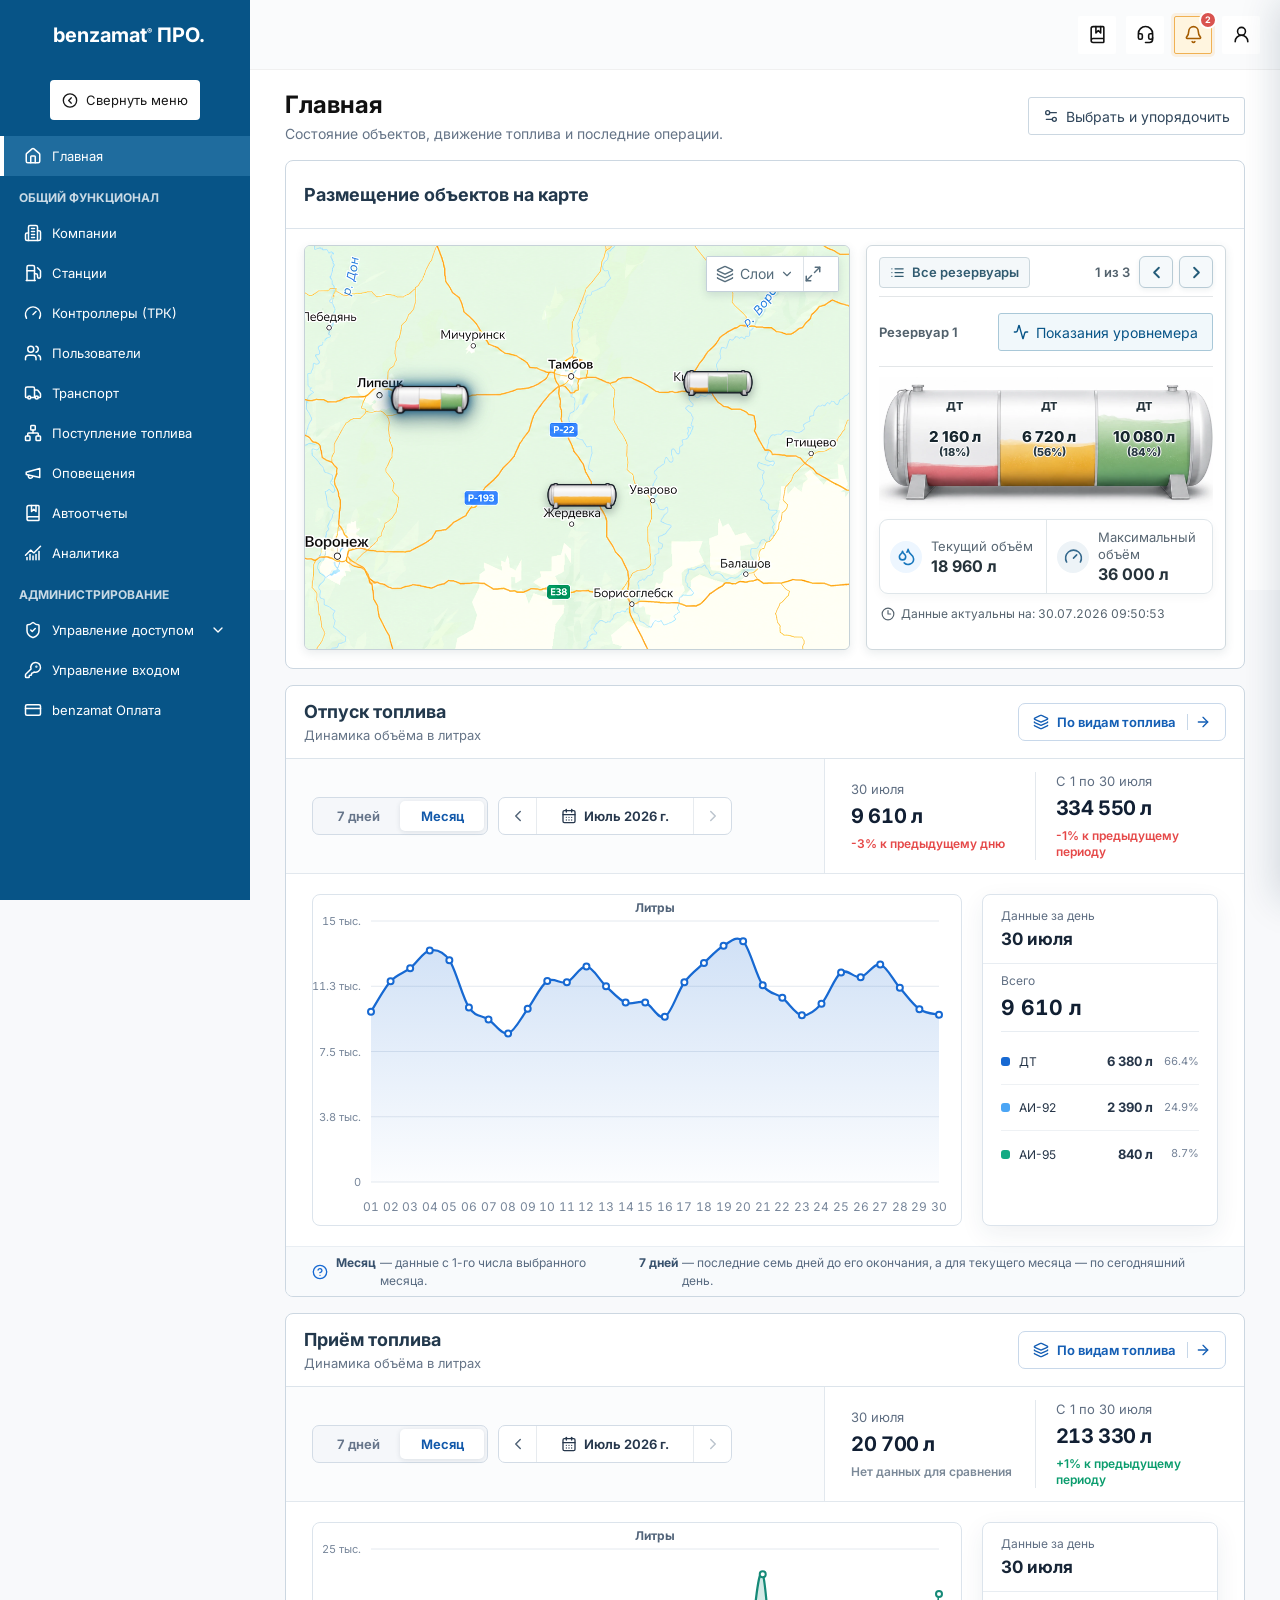
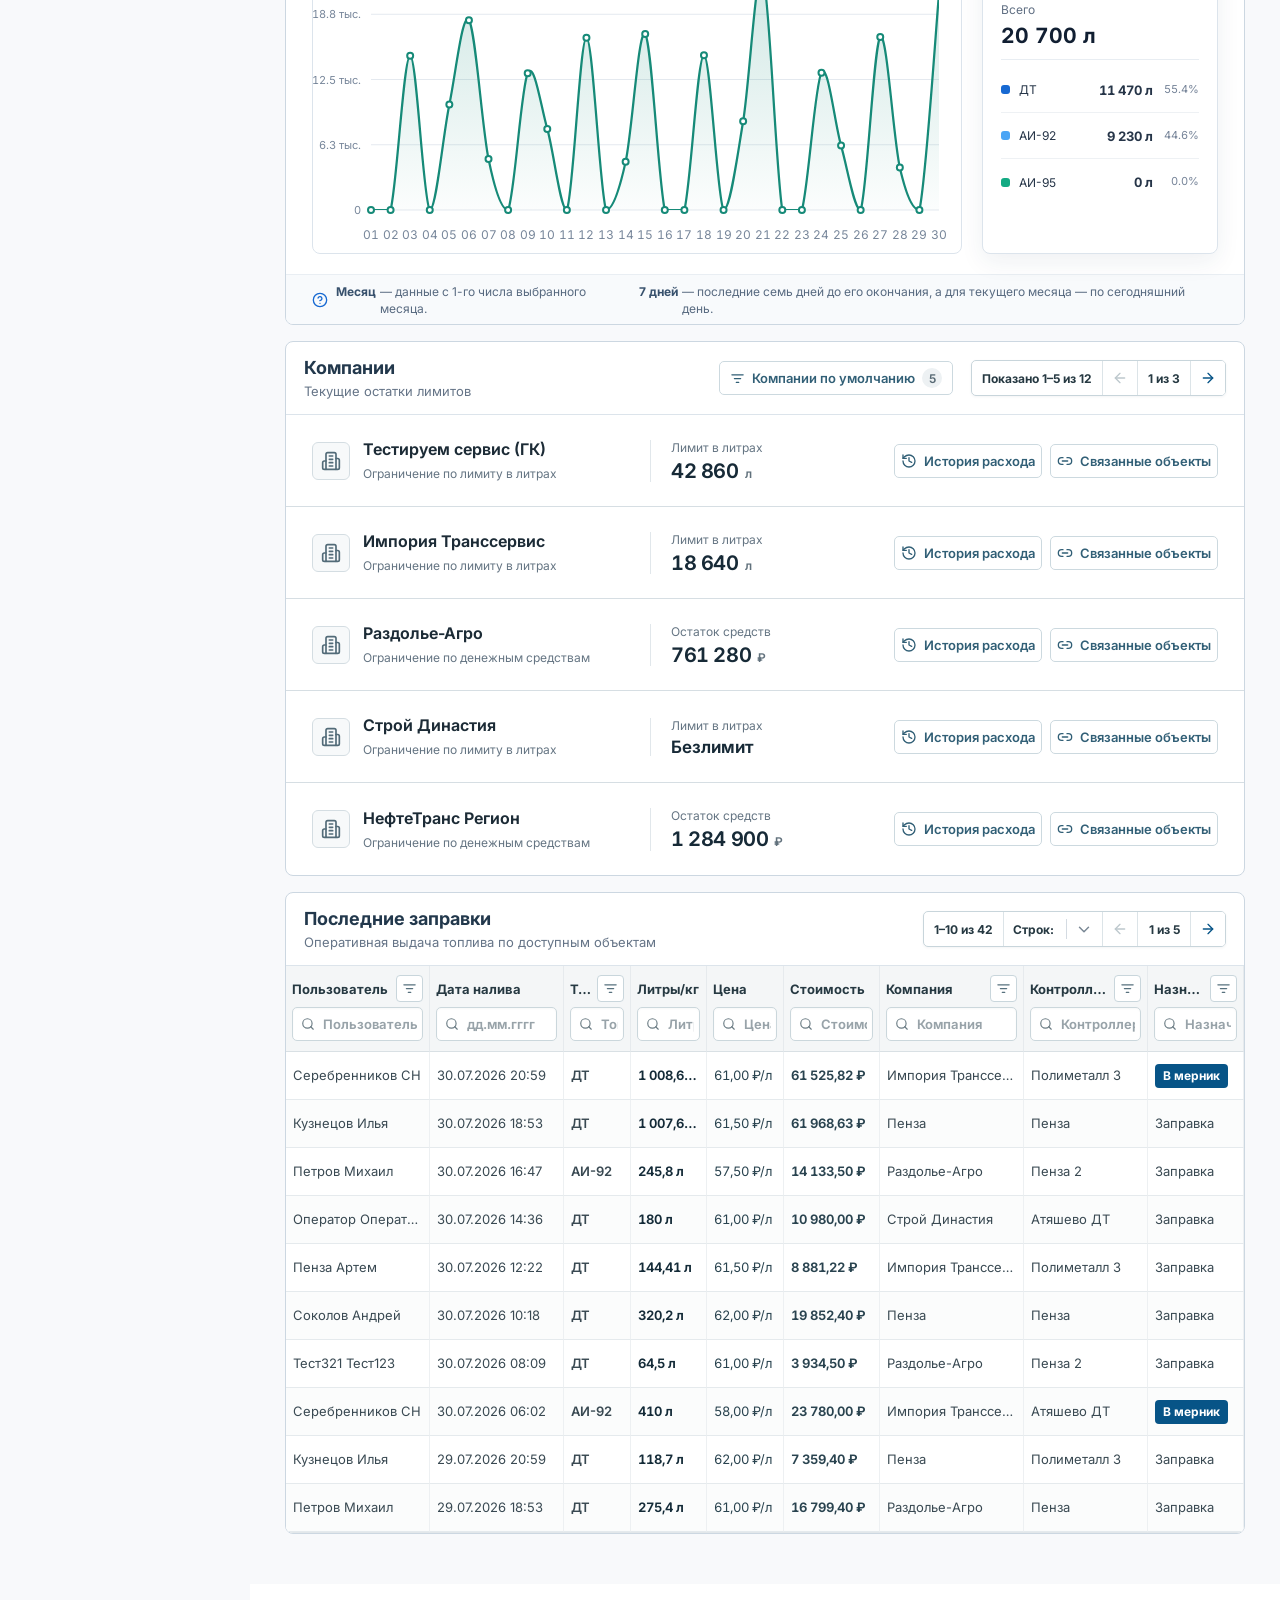
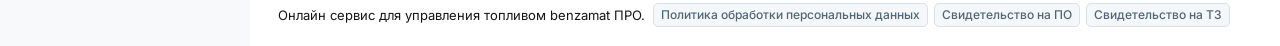
==== commit 08cf1094: "Publish interface updates" ====
--- a/index.html
+++ b/index.html
@@ -8,8 +8,8 @@
       content="Локальный интерактивный прототип benzamat ПРО на моковых данных"
     />
     <title>benzamat ПРО — локальный прототип</title>
-    <script type="module" crossorigin src="/assets/index-TpEXg8kg.js"></script>
-    <link rel="stylesheet" crossorigin href="/assets/index-DUZmetJm.css">
+    <script type="module" crossorigin src="/assets/index-Bqflx0Xi.js"></script>
+    <link rel="stylesheet" crossorigin href="/assets/index-ByCKGTNT.css">
   </head>
   <body>
     <div id="root"></div>
--- a/assets/index-ByCKGTNT.css
+++ b/assets/index-ByCKGTNT.css
@@ -0,0 +1 @@
+@import"https://fonts.googleapis.com/css2?family=Inter:wght@400;500;600;700&display=swap";:root{font-family:Inter,Arial,sans-serif;color:#293747;background:#f6f8fb;font-synthesis:none;text-rendering:optimizeLegibility;--blue-950: #0d2a55;--blue-900: #103569;--blue-800: #174783;--blue-700: #1d61b4;--blue-600: #2874ca;--blue-100: #eaf3ff;--border: #dce3eb;--muted: #758394;--success: #2e9565;--danger: #d04c55;--shadow: 0 8px 24px rgba(30, 54, 82, .09);--settings-side-nav-width: 280px;--settings-content-width: 960px;--action-button-height: 38px;--action-button-padding-block: 8px;--action-button-padding-inline: 14px;--action-button-radius: 3px;--action-button-gap: 7px;--action-button-font-size: 14px;--action-button-font-weight: 400}.modal-backdrop-drawer{display:block;overflow:hidden;padding:0;background:#0000007a;-webkit-backdrop-filter:none;backdrop-filter:none}.modal-panel.modal-drawer{position:fixed;top:0;right:0;bottom:0;width:384px;max-width:calc(100vw - 40px);overflow-y:auto;border-radius:0;box-shadow:-16px 0 34px #00000024;animation:drawer-in .17s ease-out}.modal-drawer .modal-header{min-height:72px;padding:15px 17px}.modal-drawer .modal-header h2{font-size:22px;font-weight:600}.modal-drawer .modal-body{padding:24px 17px 28px}@keyframes drawer-in{0%{transform:translate(24px);opacity:0}to{transform:translate(0);opacity:1}}.reference-form{display:flex;flex-direction:column;gap:16px}.reference-form>h3,.client-company-form>h3{margin:0 0 1px;color:#111;font-size:20px;font-weight:400}.reference-field{display:flex;flex-direction:column;gap:8px;color:#111;font-size:14px;font-weight:400}.reference-field sup,.detail-reference-field sup{margin-left:2px;color:#ef6d74}.reference-field input,.reference-field select,.detail-reference-field input,.detail-reference-field select{width:100%;height:38px;padding:7px 12px;border:1px solid #cfcfcf;border-radius:2px;outline:0;color:#555;background:#fff;font-size:14px}.reference-field input:focus,.reference-field select:focus,.detail-reference-field input:focus,.detail-reference-field select:focus{border-color:#075487;box-shadow:0 0 0 2px #0754871a}.reference-field input[readonly]{border-color:#c8d0d7;color:#737d86;background:#e8ecef;box-shadow:none}.reference-submit{align-self:flex-start;margin-top:0}.compact-reference-form{gap:14px}.row-actions .danger-button:not(:disabled),.danger-solid-button{border-color:#ff676d;color:#fff;background:#ff676d}.row-actions .danger-button:hover:not(:disabled),.danger-solid-button:hover{border-color:#ee575e;color:#fff;background:#ee575e}.danger-solid-button{min-height:36px;padding:7px 15px;border:1px solid;border-radius:3px;cursor:pointer}.sections-data-table{overflow-x:auto}.sections-data-table table{width:100%;border-collapse:collapse;color:#111;font-size:14px}.sections-data-table th,.sections-data-table td{min-width:115px;height:52px;padding:10px 14px;border:1px solid #e2e2e2;text-align:left}.sections-data-table th{background:#fff;font-weight:700}.mini-progress,.section-progress{display:block;width:118px;height:14px;overflow:hidden;border-radius:8px;background:#f1f1f1}.mini-progress i,.section-progress i{display:block;height:100%;background:#35c19a}.delete-confirmation p{margin:0 0 24px;color:#333;font-size:18px;line-height:1.5}.confirmation-modal .modal-header h2{font-size:20px!important;line-height:26px}.confirmation-modal .delete-confirmation p{font-size:18px!important;line-height:26px}.confirmation-modal .delete-confirmation button{font-size:16px!important;line-height:20px}.delete-confirmation>div{display:flex;justify-content:flex-end;gap:10px}.company-detail-content,.station-detail-content{padding-top:0}.company-information-form{display:grid;max-width:1060px;grid-template-columns:repeat(2,minmax(0,1fr));gap:22px;padding-top:28px}.company-information-form>div{display:flex;flex-direction:column;gap:17px}.detail-reference-field{display:flex;min-width:0;flex-direction:column;gap:10px;color:#111;font-size:14px}.detail-reference-field>div{position:relative}.suffix-input b{position:absolute;top:50%;right:12px;color:#555;font-size:14px;font-weight:400;transform:translateY(-50%)}.suffix-input input{padding-right:38px}.company-save-button,.station-save-button{align-self:flex-start}.company-balance-layout{display:grid;gap:24px;padding-top:24px}.balance-overview,.balance-history{min-width:0;border:1px solid #dfe5ec;border-radius:6px;background:#fff}.balance-overview{padding:0 20px 18px}.balance-overview-heading,.balance-history-heading{display:flex;align-items:center;justify-content:space-between;gap:32px}.balance-overview-heading{min-height:64px;margin:0 -20px;padding:12px 18px;border-bottom:1px solid #e1e7ed;background:#fff}.balance-overview-title{min-width:0}.balance-kicker{display:block;margin-bottom:6px;color:#748397;font-size:11px;font-weight:600;letter-spacing:.06em;text-transform:uppercase}.balance-overview-heading h2,.balance-history-heading h2{margin:0;color:#172435;font-size:21px;font-weight:650}.balance-overview-heading h2{color:#182332;font-size:18px;font-weight:700;line-height:1.25}.balance-overview-heading p{margin:4px 0 0;color:#657487;font-size:13px;line-height:1.45}.balance-mode-control{flex:0 0 auto}.balance-mode-control>span{display:block;margin-bottom:7px;color:#536276;font-size:12px;font-weight:600}.balance-mode-switch{display:flex;padding:3px;border:1px solid #dbe2ea;border-radius:6px;background:#f4f6f8}.balance-mode-switch button{position:relative;display:inline-flex;min-height:34px;align-items:center;gap:6px;padding:7px 14px;border:0;border-radius:4px;color:#657387;background:transparent;cursor:pointer;font-size:12px;font-weight:600;transition:color .15s ease,background .15s ease,box-shadow .15s ease}.balance-mode-switch button.active{color:#174f8d;background:#fff;box-shadow:0 1px 4px #233b5721}.balance-mode-switch button>.user-help{flex:0 0 auto;color:#607a92}.balance-mode-help{display:inline-grid;width:16px;height:16px;flex:0 0 16px;border:1px solid #9aa8b8;border-radius:50%;color:#69788a;font-size:11px;font-weight:700;line-height:1;place-items:center}.balance-mode-tooltip{position:absolute;z-index:20;bottom:calc(100% + 10px);left:50%;width:330px;padding:9px 11px;border:1px solid #d7e0e8;border-radius:6px;color:#33465a;background:#fff;box-shadow:0 8px 22px #23364c24;font-size:13px;font-weight:500;line-height:1.4;opacity:0;pointer-events:none;text-align:left;transform:translate(-50%,4px);transition:opacity .13s ease,transform .13s ease;visibility:hidden;white-space:normal}.balance-mode-switch button:first-child .balance-mode-tooltip{left:0;transform:translateY(4px)}.balance-mode-switch button:last-child .balance-mode-tooltip{right:0;left:auto;transform:translateY(4px)}.balance-mode-switch button:hover .balance-mode-tooltip,.balance-mode-switch button:focus-visible .balance-mode-tooltip{opacity:1;transform:translate(-50%);visibility:visible}.balance-mode-switch button:first-child:hover .balance-mode-tooltip,.balance-mode-switch button:first-child:focus-visible .balance-mode-tooltip,.balance-mode-switch button:last-child:hover .balance-mode-tooltip,.balance-mode-switch button:last-child:focus-visible .balance-mode-tooltip{transform:translate(0)}.balance-mode-note{display:flex;min-height:38px;align-items:flex-start;gap:9px;margin-top:12px;padding:9px 11px;color:#35516d;background:#f3f8fd;font-size:12px;line-height:1.45}.balance-mode-note>svg{flex:0 0 18px;margin-top:1px;color:#2c76bf}.balance-mode-note>span{min-width:0}.balance-values{display:grid;grid-template-columns:repeat(2,minmax(0,1fr));gap:12px;margin-top:12px}.balance-values.money-only{grid-template-columns:minmax(0,1fr)}.balance-value-block{position:relative;display:grid;min-height:108px;grid-template-columns:44px minmax(0,1fr) auto;align-items:center;gap:12px;padding:13px 16px;border:1px solid #dfe5ec;border-radius:8px;background:linear-gradient(180deg,#fff,#fbfcfd)}.balance-value-block.is-active{border-color:#b8cee5;box-shadow:inset 4px 0 #246cb5,0 5px 16px #20456b0f}.balance-value-block.is-reference{background:#f8fafc}.balance-values.money-only .balance-value-block{max-width:none}.balance-value-icon{display:grid;width:44px;height:44px;border-radius:50%;color:#246cb5;background:#edf4fb;box-shadow:inset 0 0 0 1px #246cb50f;place-items:center}.balance-value-block.is-reference .balance-value-icon{color:#6f7e90;background:#eef1f4}.balance-value-copy{display:flex;min-width:0;flex-direction:column;gap:3px}.balance-value-title{display:flex;flex-wrap:wrap;align-items:center;gap:8px;color:#526175;font-size:12px;font-weight:600}.balance-value-title b{padding:3px 7px;border-radius:10px;color:#286ba9;background:#eaf3fb;font-size:9px;font-weight:600}.balance-value-block.is-reference .balance-value-title b{color:#6e7c8c;background:#edf0f3}.balance-value-copy>strong{margin-top:6px;color:#172435;font-size:24px;font-weight:750;letter-spacing:-.025em}.balance-value-copy>small{color:#8490a0;font-size:11px}.balance-edit-button{display:inline-flex;min-height:32px;align-items:center;gap:6px;padding:7px 10px;border:1px solid #d8e0e8;border-radius:4px;color:#315b83;background:#fff;cursor:pointer;font-size:11px;font-weight:600}.balance-edit-button:hover{border-color:#9dbbd8;background:#f6faff}.balance-history{overflow:visible;border:0;background:transparent}.balance-history-heading{padding:0 4px 14px}.balance-history-count{padding:5px 9px;border-radius:12px;color:#68778a;background:#f0f3f6;font-size:10px;font-weight:600}.balance-history-table{overflow-x:auto;border-top:1px solid #e5e9ee}.balance-history-table table{width:100%;min-width:900px;border-collapse:collapse;color:#344256;font-size:11px}.balance-history-table th{height:38px;padding:9px 13px;color:#748195;background:#f8f9fb;font-size:9px;font-weight:650;letter-spacing:.035em;text-align:left;text-transform:uppercase}.balance-history-table td{height:52px;padding:10px 13px;border-top:1px solid #edf0f3;white-space:nowrap}.balance-history-table tbody tr:first-child td{border-top:0}.balance-history-table tbody tr:hover{background:#fbfcfd}.balance-history-date,.balance-history-comment{color:#778599}.balance-history-comment{max-width:230px;overflow:hidden;text-overflow:ellipsis}.balance-indicator{display:inline-flex;padding:4px 8px;border-radius:11px;font-size:9px;font-weight:650}.balance-indicator-liters{color:#286ba9;background:#eaf3fb}.balance-indicator-money{color:#247858;background:#e9f6f0}.balance-indicator-mode{color:#6d5f38;background:#f7f1df}.balance-positive-change{color:#21835d;font-weight:650}.balance-before{color:#8c98a8}.balance-arrow{margin:0 7px;color:#a2acb8}.balance-history-table td strong{color:#29384a;font-weight:650}.balance-history-pagination{padding:10px 2px 0;border-top:0;background:transparent}.balance-history-record-list{--balance-history-columns: minmax(140px, 1fr) minmax(145px, 1fr) minmax(150px, 1.25fr) minmax(120px, .9fr) minmax(210px, 1.5fr) minmax(145px, 1.15fr) minmax(260px, 1.6fr);min-width:0;overflow-x:auto;border:1px solid #ccd7e1;border-radius:8px;background:#fff;box-shadow:0 5px 17px #23364c0e}.balance-history-record-header,.balance-history-record{display:grid;min-width:1212px;grid-template-columns:var(--balance-history-columns);align-items:stretch}.balance-history-record-header{min-height:48px;color:#405166;background:#edf2f6;font-size:14px;font-weight:700}.balance-history-record-header>span,.balance-history-record>div{display:flex;min-width:0;box-sizing:border-box;align-items:center;padding:0 8px;border-left:1px solid #d5dfe8;font-size:14px;line-height:1.35}.balance-history-record>div{overflow:hidden;text-overflow:ellipsis;white-space:nowrap}.balance-history-record .balance-history-comment{display:block;width:auto;max-width:none;align-content:center;overflow:hidden;text-overflow:ellipsis;white-space:nowrap}.balance-history-record-header>span:first-child,.balance-history-record>div:first-child{border-left:0}.balance-history-record{min-height:60px;border-top:1px solid #dde5ec;color:#354457;background:#fff;transition:background-color .15s ease}.balance-history-record:hover{background:#f9fbfc}.balance-history-number{color:var(--sidebar-solid-color);font-weight:750}.balance-history-record strong{color:#26374b;font-weight:700}.balance-history-record .balance-indicator{padding:0;border-radius:0;color:inherit;background:transparent;font-size:14px}.company-section-table-wrap{min-width:0}.company-detail-content>.company-section-table-wrap{padding-top:24px}.company-section-record-list{--balance-history-columns: var(--company-section-columns)}.company-section-record-list .balance-history-record-header,.company-section-record-list .balance-history-record{min-width:var(--company-section-min-width)}.company-section-actions{gap:6px;justify-content:center}.company-section-actions button{display:inline-grid;width:32px;height:32px;border:1px solid #d7e0e8;border-radius:5px;color:#49677f;background:#fff;cursor:pointer;place-items:center;transition:border-color .14s ease,color .14s ease,background-color .14s ease}.company-section-actions button:hover{border-color:#8eafc6;color:#175f91;background:#f2f8fb}.company-section-actions .company-section-delete-button{border-color:#e1c8cd;color:#a64a5a}.company-section-actions .company-section-delete-button:hover{border-color:#cf8995;color:#8d3040;background:#fff6f7}.company-section-pagination,.company-section-pagination>label,.company-section-pagination select,.company-section-pagination nav button,.company-section-pagination>span,.company-section-pagination>span strong{font-size:14px}.modal-panel.balance-mode-confirm-modal{width:min(480px,calc(100vw - 40px))}.balance-mode-confirmation{display:flex;flex-direction:column;gap:10px}.balance-mode-confirmation p{margin:0;color:#273649;font-size:14px;line-height:1.55}.balance-mode-confirmation p strong{font-weight:650}.balance-mode-confirmation>span{color:#778597;font-size:11px;line-height:1.5}.balance-mode-confirmation>div{display:flex;justify-content:flex-end;gap:10px;margin-top:13px}.modal-panel.balance-change-modal{width:min(560px,calc(100vw - 40px))}.balance-change-modal .modal-body{padding:0}.balance-change-form{display:flex;flex-direction:column;gap:19px;padding:22px 24px 24px}.balance-current-value,.balance-change-preview{display:flex;align-items:center;justify-content:space-between;padding:12px 14px;border-radius:5px;color:#657387;background:#f4f6f8;font-size:12px}.balance-current-value strong{color:#223247;font-size:17px}.balance-action-choice{min-width:0;margin:0;padding:0;border:0}.balance-action-choice legend,.balance-amount-field>span,.balance-comment-field>span{margin-bottom:8px;color:#29384a;font-size:12px;font-weight:600}.balance-action-choice>div{display:grid;grid-template-columns:repeat(2,minmax(0,1fr));gap:10px}.balance-action-choice button{display:flex;min-height:65px;align-items:flex-start;gap:10px;padding:12px;border:1px solid #dce2e9;border-radius:5px;color:#657387;background:#fff;cursor:pointer;text-align:left}.balance-action-choice button.active{border-color:#6e9dcc;color:#2466a7;background:#f3f8fd;box-shadow:0 0 0 2px #2466a714}.balance-action-choice button span{display:flex;flex-direction:column;gap:4px}.balance-action-choice button strong{color:#2d3c4f;font-size:11px}.balance-action-choice button small{color:#8490a0;font-size:9px}.balance-amount-field,.balance-comment-field{display:flex;flex-direction:column}.balance-amount-field>div{position:relative}.balance-amount-field input,.balance-comment-field textarea{width:100%;border:1px solid #cfd7df;border-radius:4px;outline:0;color:#263548;background:#fff;font:inherit}.balance-amount-field input{height:42px;padding:8px 42px 8px 12px;font-size:14px;font-weight:600}.balance-amount-field b{position:absolute;top:50%;right:14px;color:#68778a;font-size:13px;transform:translateY(-50%)}.balance-comment-field textarea{min-height:78px;resize:vertical;padding:10px 12px;font-size:12px;line-height:1.45}.balance-amount-field input:focus,.balance-comment-field textarea:focus{border-color:#3579bb;box-shadow:0 0 0 3px #3579bb1a}.balance-comment-field small{color:#919cab;font-size:9px;font-weight:400}.balance-change-preview{color:#36614f;background:#eef7f3}.balance-change-preview strong{color:#1f7453;font-size:17px}.balance-change-actions{display:flex;justify-content:flex-end;gap:10px;padding-top:2px}.company-balance-layout,.balance-history-heading h2,.balance-kicker,.balance-mode-control>span,.balance-mode-switch button,.balance-mode-note,.balance-value-title,.balance-value-title b,.balance-value-copy>small,.balance-edit-button,.balance-history-count,.balance-history-table table,.balance-history-table th,.balance-history-pagination,.balance-history-pagination select,.balance-history-pagination nav button,.balance-history-pagination>span{font-size:14px}.balance-value-copy>strong{font-size:24px}.balance-change-modal,.balance-change-modal .modal-header h2,.balance-change-modal button,.balance-change-modal input,.balance-change-modal textarea,.balance-change-modal span,.balance-change-modal strong,.balance-change-modal small,.balance-change-modal legend,.balance-mode-confirm-modal,.balance-mode-confirm-modal .modal-header h2,.balance-mode-confirm-modal button,.balance-mode-confirm-modal p,.balance-mode-confirm-modal span,.balance-mode-confirm-modal strong{font-size:14px}.modal-panel.balance-change-modal,.modal-panel.balance-change-modal *{font-size:14px!important}.company-balance-layout .balance-history-pagination,.company-balance-layout .balance-history-pagination>label,.company-balance-layout .balance-history-pagination select,.company-balance-layout .balance-history-pagination nav button,.company-balance-layout .balance-history-pagination>span,.company-balance-layout .balance-history-pagination>span strong{font-size:14px}.station-tab-panel{padding-top:24px}.panel-action-button{margin-bottom:16px}.company-section-panel{margin-top:24px;overflow:hidden;border:1px solid #dce4ec;border-radius:8px;background:#fff;box-shadow:0 7px 22px #2239530f}.company-section-panel-heading{display:flex;min-height:74px;align-items:center;justify-content:space-between;gap:24px;padding:16px 20px;border-bottom:1px solid #e1e7ed;background:#fff}.company-section-panel-heading h2{margin:0;color:#182332;font-size:18px;line-height:1.25}.company-section-panel-heading p{margin:4px 0 0;color:#657487;font-size:13px;line-height:1.45}.company-section-panel-heading .primary-button{flex:0 0 auto;min-height:40px}.company-section-panel-body{padding:16px 18px 18px}.modal-panel.company-wizard-modal{width:min(1040px,calc(100vw - 40px))}.company-wizard-modal .modal-body{padding:0}.company-wizard{gap:0}.company-wizard-step>header{padding:14px 26px 4px}.company-form-grid{align-items:start}.company-type-field,.company-limit-fieldset{min-width:0;margin:0;padding:0;border:0}.company-type-field{grid-row:span 2}.company-type-field>legend,.company-limit-fieldset>legend{margin:0 0 6px;padding:0;color:#344359;font-size:14px;font-weight:600}.company-type-field>legend sup{margin-left:2px;color:#c84646}.company-choice-grid{display:grid;gap:10px}.company-choice-grid-types{grid-template-columns:repeat(2,minmax(0,1fr))}.company-choice-grid-limits{grid-template-columns:repeat(3,minmax(0,1fr))}.company-wizard label.company-choice{position:relative;display:grid;min-height:72px;grid-template-columns:18px minmax(0,1fr);gap:10px;box-sizing:border-box;align-items:start;padding:11px 12px;border:1px solid #d4dde6;border-radius:7px;background:#fff;cursor:pointer;transition:border-color .15s ease,background-color .15s ease,box-shadow .15s ease}.company-wizard label.company-choice:hover{border-color:#91aec4;background:#f9fbfd}.company-wizard label.company-choice.is-selected{border-color:#1d6799;background:#f1f7fb;box-shadow:0 0 0 2px #07548714}.company-choice>input[type=radio]{position:absolute;width:1px;height:1px;overflow:hidden;opacity:0;pointer-events:none}.company-choice-indicator{position:relative;width:16px;height:16px;margin-top:2px;border:1px solid #aab8c5;border-radius:50%;background:#fff}.company-choice.is-selected .company-choice-indicator{border-color:#075487}.company-choice.is-selected .company-choice-indicator:after{position:absolute;top:3px;right:3px;bottom:3px;left:3px;border-radius:50%;background:#075487;content:""}.company-choice-copy{display:flex;min-width:0;flex-direction:column;gap:4px}.company-choice-copy strong{display:inline-flex;align-items:center;gap:5px;color:#24364a;font-size:14px;font-weight:700}.company-choice-copy small{color:#6c7b8b;font-size:12px;font-weight:400;line-height:1.4}.company-help{flex:0 0 auto}.company-choice:nth-last-child(-n+1) .company-help>span,.company-choice-grid-limits .company-choice:nth-child(3) .company-help>span{right:-8px;left:auto}.company-settings-content{display:flex;flex-direction:column;gap:18px;padding:12px 26px 22px}.company-limit-fieldset{padding:16px;border:1px solid #dce4ec;border-radius:8px;background:#fbfcfd}.company-limit-fieldset>legend{padding:0 5px;background:#fff}.company-limit-value-field{width:280px;margin-top:14px}.company-fuel-prices{overflow:hidden;border:1px solid #dce4ec;border-radius:8px;background:#fff}.company-fuel-prices>header{display:flex;min-height:68px;align-items:center;justify-content:space-between;gap:20px;padding:12px 16px;border-bottom:1px solid #e2e8ee;background:#f8fafc}.company-fuel-prices>header h3,.company-fuel-prices>header p{margin:0}.company-fuel-prices>header h3{color:#25374a;font-size:15px}.company-fuel-prices>header p{margin-top:5px;color:#69798a;font-size:13px;line-height:1.4}.company-fuel-prices>header .secondary-button{display:inline-flex;min-height:38px;flex:0 0 auto;align-items:center;gap:7px}.company-optional-title{display:flex;align-items:center;gap:9px}.company-wizard-actions-final .primary-button{grid-column:3}.company-fuel-empty{padding:24px 18px;color:#718092;font-size:14px;text-align:center}.company-fuel-list{padding:14px 16px 16px}.company-fuel-list-header,.company-fuel-row{display:grid;grid-template-columns:minmax(220px,1fr) minmax(180px,.8fr) 38px;gap:12px;align-items:center}.company-fuel-list-header{padding:0 0 7px;color:#596a7c;font-size:13px;font-weight:700}.company-fuel-row+.company-fuel-row{margin-top:9px}.company-fuel-row select,.company-fuel-row input{height:38px}.company-fuel-row>button{display:grid;width:36px;height:36px;border:1px solid #e1c8cd;border-radius:6px;color:#a64a5a;background:#fff;cursor:pointer;place-items:center}.company-fuel-row>button:hover{border-color:#cf8995;color:#8d3040;background:#fff6f7}.section-panel-description{min-width:0;margin:0 0 16px;font-size:14px;line-height:1.55}.fuel-price-form{gap:14px}.fuel-fixed-value{display:flex;min-height:38px;align-items:center;padding:7px 12px;border:1px solid #d6dde4;border-radius:4px;color:#394a5d;background:#f5f7f9;font-size:14px}.fuel-price-input{position:relative}.fuel-price-input input{padding-right:52px}.fuel-price-input b{position:absolute;top:50%;right:12px;color:#68778a;font-size:14px;font-weight:600;transform:translateY(-50%)}.fuel-effective-note{display:flex;align-items:flex-start;gap:9px;padding:10px 11px;color:#456078;background:#f2f7fb;font-size:14px;line-height:1.45}.fuel-effective-note svg{flex:0 0 18px;margin-top:1px;color:#3479ab}.modal-panel.fuel-history-modal{width:min(1080px,calc(100vw - 48px));max-width:none}.fuel-history-content{display:grid;gap:14px}.fuel-history-current{display:flex;align-items:center;justify-content:space-between;padding:10px 12px;color:#657487;background:#f4f6f8;font-size:14px}.fuel-history-current strong{color:#213448;font-size:16px}.inner-single-tab{width:380px;min-height:42px;padding:11px 17px;box-shadow:inset 5px 0 #075487;color:#111;background:#fafafa;font-size:14px}.client-company-form>h3{margin-bottom:16px}.station-information-layout{display:grid;grid-template-columns:minmax(0,2.05fr) minmax(370px,1fr);gap:24px;padding-top:24px}.station-information-form{display:grid;grid-template-columns:repeat(2,minmax(0,1fr));gap:24px}.station-information-form>div{display:flex;flex-direction:column;gap:17px}.detail-reference-field :is(select:disabled,input[readonly]){color:#888;background:#f0f0f0;opacity:1;cursor:default;user-select:text;-webkit-user-select:text}.station-fill-chart{min-height:405px;padding:20px 19px;border:1px solid #e3e3e3;background:#fff}.station-fill-chart header{display:flex;align-items:center;justify-content:space-between}.station-fill-chart h3{margin:0;color:#111;font-size:17px}.station-fill-chart header button{border:0;color:#53636b;background:transparent;cursor:pointer;font-size:17px}.chart-canvas{position:relative;height:250px;margin:26px 22px 0 45px}.chart-canvas>i{position:absolute;right:0;left:0;height:1px;border-top:1px solid #f1f1f1}.chart-canvas>i>span{position:absolute;top:-8px;left:-33px;color:#a0a6aa;font-size:11px;font-style:normal}.chart-bars{position:absolute;top:0;right:0;bottom:0;left:0;display:flex;align-items:flex-end;justify-content:center;gap:14px}.chart-bars>span{display:flex;width:26px;height:100%;align-items:flex-end}.chart-bars b{display:block;width:100%;min-height:2px;background:#1598ef}.chart-caption{color:#adb1b5;font-size:12px;text-align:center}.chart-legend{display:flex;align-items:center;justify-content:center;gap:6px;margin-top:18px;color:#777;font-size:12px}.chart-legend i{width:12px;height:12px;background:#1598ef}.static-table-shell{overflow:hidden;border:1px solid #e1e1e1;border-radius:2px;background:#fff;box-shadow:0 2px 4px #0000001f}.static-data-table{width:100%;border-collapse:collapse;color:#111;font-size:14px}.static-data-table th{min-width:150px;height:50px;padding:13px 15px;border-bottom:1px solid #d7d7d7;background:#f1f1f1;text-align:left}.static-data-table th span{margin-left:7px;color:#b6b6b6;font-weight:400}.static-data-table td{height:58px;padding:12px 15px;border-bottom:1px solid #dedede}.static-actions button{min-height:29px;padding:0 10px;border:0;border-radius:2px;color:#111;background:#f0f3f5;cursor:pointer}.static-actions .danger-static-action{color:#fff;background:#ff676d}.section-reference-form{max-height:calc(100vh - 170px);overflow-y:auto;padding-right:3px}*{box-sizing:border-box}html,body,#root{min-width:320px;min-height:100%;margin:0}body{min-height:100vh;background:#f6f8fb}button,input,select{font:inherit}button,a{-webkit-tap-highlight-color:transparent}button{color:inherit}a{color:var(--blue-700);text-decoration:none}.app-shell{display:grid;min-height:100vh;grid-template-columns:250px minmax(0,1fr);transition:grid-template-columns .18s ease}.app-shell.sidebar-collapsed{grid-template-columns:66px minmax(0,1fr)}.sidebar{position:sticky;z-index:40;top:0;display:flex;overflow:hidden;height:100vh;flex-direction:column;color:#fff;background:linear-gradient(180deg,#153f78,#0d2c57 58%,#092241);box-shadow:4px 0 18px #0d2a5524}.sidebar-brand{position:relative;display:flex;min-height:64px;align-items:center;padding:0 20px;border-bottom:1px solid rgba(255,255,255,.12);font-size:19px;font-weight:700;letter-spacing:-.5px;white-space:nowrap}.sidebar-brand sup,.login-logo sup,.login-kicker sup{font-size:8px}.brand-short{display:none;font-size:25px}.sidebar-collapsed .brand-full,.sidebar-collapsed .collapse-button span,.sidebar-collapsed .nav-item span,.sidebar-collapsed .menu-section-label,.sidebar-collapsed .nav-children{display:none}.sidebar-collapsed .brand-short{display:inline}.sidebar-collapsed .sidebar-brand{justify-content:center;padding:0}.collapse-button{display:flex;min-height:42px;align-items:center;gap:11px;padding:0 18px;border:0;border-bottom:1px solid rgba(255,255,255,.08);color:#ffffffbd;background:transparent;cursor:pointer;font-size:12px}.sidebar-collapsed .collapse-button{justify-content:center;padding:0}.sidebar-nav{overflow-x:hidden;overflow-y:auto;padding:8px 7px 28px;scrollbar-color:rgba(255,255,255,.22) transparent;scrollbar-width:thin}.menu-section-label{margin:21px 12px 7px;color:#ffffff6b;font-size:9px;font-weight:700;letter-spacing:.09em;white-space:nowrap}.nav-item{position:relative;display:flex;width:100%;min-height:39px;align-items:center;gap:11px;margin:2px 0;padding:8px 12px;border:0;border-radius:4px;color:#fffc;background:transparent;cursor:pointer;font-size:12px;text-align:left;transition:.13s ease}.nav-item svg{flex:0 0 auto}.nav-item:hover,.nav-item.active{color:#fff;background:#ffffff1a}.nav-item.active:before{position:absolute;inset:6px auto 6px -7px;width:3px;border-radius:0 3px 3px 0;background:#62a8f5;content:""}.sidebar-collapsed .nav-item{justify-content:center;min-height:43px;padding:8px}.group-chevron{margin-left:auto;transition:transform .16s ease}.nav-group.open .group-chevron{transform:rotate(180deg)}.nav-children{display:none;margin:2px 0 8px 35px}.nav-group.open .nav-children{display:block}.nav-child{display:block;padding:7px 8px;border-left:1px solid rgba(255,255,255,.16);color:#ffffffa6;font-size:10.5px;line-height:1.35}.nav-child:hover,.nav-child.active{border-color:#65aaf5;color:#fff;background:#ffffff0f}.mobile-close,.mobile-menu-button,.mobile-scrim{display:none}.app-column{display:grid;min-width:0;min-height:100vh;grid-template-rows:auto 1fr auto}.topbar{position:sticky;z-index:30;top:0;display:flex;min-height:60px;align-items:center;gap:18px;padding:8px 22px;border-bottom:1px solid var(--border);background:#fffffff7;box-shadow:0 2px 10px #112f4e0a}.system-message{max-width:1120px;margin:0 auto 0 0;color:#657486;font-size:9.5px;line-height:1.45}.header-actions{display:flex;flex:0 0 auto;align-items:center;gap:5px;margin-left:auto}.header-icon,.icon-button{display:inline-flex;width:34px;height:34px;align-items:center;justify-content:center;padding:0;border:1px solid transparent;border-radius:5px;background:transparent;cursor:pointer}.header-icon:hover,.header-icon.active,.icon-button:hover{border-color:#d3dfed;color:var(--blue-700);background:#f2f7fd}.profile-wrap{position:relative}.profile-menu{position:absolute;top:43px;right:0;display:flex;width:210px;flex-direction:column;gap:5px;padding:16px;border:1px solid var(--border);border-radius:5px;background:#fff;box-shadow:var(--shadow)}.profile-menu strong{font-size:14px}.profile-menu span{color:var(--muted);font-size:11px}.profile-menu button{margin-top:8px;padding:8px;border:1px solid var(--border);border-radius:4px;background:#f8fafc;cursor:pointer}.main-content{min-width:0}.page{min-height:calc(100vh - 108px);padding:26px 28px 42px}.page-heading{display:flex;align-items:flex-start;justify-content:space-between;gap:24px;margin-bottom:22px}.page-heading h1,.detail-title h1{margin:0;color:#293848;font-size:24px;font-weight:600;letter-spacing:-.02em}.page-subtitle{margin:6px 0 0;color:var(--muted);font-size:11px}.button-row{display:flex;align-items:center;gap:9px}.primary-button,.secondary-button{display:inline-flex;min-height:var(--action-button-height);align-items:center;justify-content:center;gap:var(--action-button-gap);padding:var(--action-button-padding-block) var(--action-button-padding-inline);border:1px solid transparent;border-radius:var(--action-button-radius);cursor:pointer;font-size:var(--action-button-font-size);font-weight:var(--action-button-font-weight);transition:.13s ease}.primary-button{border-color:var(--blue-700);color:#fff;background:var(--blue-700)}.primary-button:hover{border-color:var(--blue-800);background:var(--blue-800)}.secondary-button{border-color:#cdd8e4;color:#425166;background:#fff}.secondary-button:hover{border-color:#aac0d7;color:var(--blue-700);background:#f8fbff}.wide-button{width:100%}.app-footer{padding:14px 28px 18px;border-top:1px solid var(--border);color:#8793a1;background:#fff;font-size:8.5px;line-height:1.7}.app-footer a{color:#66778a;text-decoration:underline}.table-toolbar{display:flex;align-items:center;justify-content:space-between;gap:14px;margin-bottom:10px}.global-search{display:flex;width:min(420px,100%);height:36px;align-items:center;gap:8px;padding:0 10px;border:1px solid var(--border);border-radius:4px;background:#fff}.global-search svg{color:#8592a1}.global-search input{width:100%;border:0;outline:0;color:#354357;background:transparent;font-size:11px}.global-search button{display:inline-flex;padding:3px;border:0;background:transparent;cursor:pointer}.table-shell{overflow:hidden;border:1px solid var(--border);border-radius:4px;background:#fff;box-shadow:0 3px 12px #1f36510a}.table-scroll{overflow-x:auto}.data-table{width:100%;border-collapse:collapse;font-size:10px}.data-table th{min-width:125px;padding:8px 8px 7px;border-right:1px solid #e4e9ef;border-bottom:1px solid #d9e1e9;color:#3a4859;background:#f8fafc;text-align:left;vertical-align:top}.data-table th:first-child{min-width:150px}.data-table th:last-child{border-right:0}.column-title{display:grid;width:100%;min-height:21px;grid-template-columns:minmax(0,1fr) auto auto;align-items:center;gap:6px;padding:0;border:0;color:#344256;background:transparent;cursor:pointer;font-size:10px;font-weight:600;text-align:left}.column-title.static{display:block}.sort-mark,.column-dots{color:#9aa6b3}.data-table th input{width:100%;height:27px;margin-top:4px;padding:3px 7px;border:1px solid #dce3eb;border-radius:3px;outline:0;color:#526174;background:#fff;font-size:9px}.data-table th input:focus{border-color:#7eaddd;box-shadow:0 0 0 2px #2471c71a}.data-table td{height:47px;padding:9px 8px;border-right:1px solid #edf0f4;border-bottom:1px solid #e6ebf0;color:#4c5a6b;background:#fff;line-height:1.35;vertical-align:middle}.data-table tbody tr:hover td{background:#f8fbff}.data-table .row-danger td{background:#fff8f8}.data-table .row-muted td{color:#8c98a5;background:#fafbfc}.actions-column{width:126px;min-width:126px!important}.row-actions{white-space:nowrap}.row-actions button{display:inline-flex;width:29px;height:29px;align-items:center;justify-content:center;margin-right:4px;padding:0;border:1px solid #dbe3ec;border-radius:4px;color:#52647a;background:#fff;cursor:pointer}.row-actions button:hover:not(:disabled){border-color:#9ab8d8;color:var(--blue-700);background:#f3f8fd}.row-actions .danger-button:disabled{cursor:not-allowed;opacity:.34}.empty-table{height:114px!important;color:#8793a1!important;text-align:center}.table-footer{display:flex;min-height:43px;align-items:center;justify-content:flex-end;gap:12px;padding:7px 12px;color:#718093;background:#fff;font-size:9px}.table-footer select{height:27px;border:1px solid var(--border);border-radius:3px;background:#fff;font-size:9px}.table-footer button{display:inline-flex;width:29px;height:29px;align-items:center;justify-content:center;padding:0;border:0;border-radius:4px;background:transparent}.status{display:inline-flex;align-items:center;padding:3px 7px;border-radius:10px;font-size:9px;font-weight:600;white-space:nowrap}.status-success{color:#257a55;background:#e9f6ef}.status-muted{color:#6f7d8d;background:#eef1f4}.modal-backdrop{position:fixed;z-index:100;top:0;right:0;bottom:0;left:0;display:grid;overflow-y:auto;padding:40px 20px;place-items:start center;background:#12223780;-webkit-backdrop-filter:none;backdrop-filter:none}.modal-panel{width:min(560px,100%);border-radius:5px;background:#fff;box-shadow:0 24px 60px #09224147;animation:modal-in .15s ease-out}.modal-panel.modal-wide{width:min(920px,100%)}@keyframes modal-in{0%{opacity:0;transform:translateY(-8px)}to{opacity:1;transform:translateY(0)}}.modal-header{display:flex;min-height:56px;align-items:center;justify-content:space-between;padding:11px 18px;border-bottom:1px solid var(--border)}.modal-header h2{margin:0;font-size:16px;font-weight:600}.modal-body{padding:20px}.dynamic-form .form-grid{display:grid;grid-template-columns:repeat(2,minmax(0,1fr));gap:16px 18px}.field-label{display:flex;min-width:0;flex-direction:column;gap:6px;color:#4d5a6b;font-size:10px;font-weight:600}.field-label sup{margin-left:2px;color:var(--danger)}.field-label input,.field-label select{width:100%;height:38px;padding:7px 9px;border:1px solid #d5dee8;border-radius:4px;outline:0;color:#39485a;background:#fff;font-size:11px}.field-label input:focus,.field-label select:focus{border-color:#7caddd;box-shadow:0 0 0 3px #1d61b41a}.form-actions{display:flex;justify-content:flex-end;margin-top:22px;padding-top:16px;border-top:1px solid var(--border)}.support-copy{color:#586779;font-size:11px;line-height:1.65}.support-copy strong{color:#334255}.support-copy p{margin:7px 0}.toast{position:fixed;z-index:150;right:26px;bottom:26px;max-width:min(360px,calc(100vw - 40px));padding:13px 17px;border:1px solid #b8dfca;border-radius:5px;color:#236a49;background:#ecf8f1;box-shadow:var(--shadow);font-size:18px;line-height:24px;animation:toast-in .18s ease-out}@keyframes toast-in{0%{opacity:0;transform:translateY(8px)}to{opacity:1;transform:translateY(0)}}.inline-alert{margin-bottom:16px;padding:12px 14px;border:1px solid;border-radius:4px;font-size:10px;line-height:1.5}.info-alert{border-color:#bcd6f0;color:#315f8d;background:#edf6ff}.warning-alert{margin:18px 0 0;border-color:#ead5a5;color:#775c1f;background:#fff9eb}.action-dropdown{position:relative}.action-menu{position:absolute;z-index:20;top:42px;right:0;display:flex;width:245px;flex-direction:column;padding:6px;border:1px solid var(--border);border-radius:5px;background:#fff;box-shadow:var(--shadow)}.action-menu button{display:flex;align-items:center;gap:9px;padding:10px;border:0;border-radius:4px;background:transparent;cursor:pointer;font-size:var(--action-button-font-size);text-align:left}.action-menu button:hover{color:var(--blue-700);background:#f1f6fc}.tabs{display:flex;overflow-x:auto;align-items:flex-end;border-bottom:1px solid var(--border)}.tabs button{position:relative;flex:0 0 auto;min-height:39px;padding:9px 15px;border:0;color:#6d7988;background:transparent;cursor:pointer;font-size:10.5px;font-weight:600}.tabs button:hover,.tabs button.active{color:var(--blue-700)}.tabs button.active:after{position:absolute;right:10px;bottom:-1px;left:10px;height:2px;background:var(--blue-700);content:""}.page-tabs{margin:-3px 0 18px}.dashboard-heading{margin-bottom:18px}.widget-management{display:flex;align-items:center;gap:14px;margin-bottom:14px;padding:12px 14px;border:1px solid #aac8e5;border-radius:5px;color:#365879;background:#eef6fd}.widget-management>div{display:flex;min-width:0;flex:1;flex-direction:column;gap:3px;font-size:10px}.widget-management strong{font-size:11px}.widget-management span{color:#70869a}.dashboard-grid{display:grid;grid-template-columns:repeat(2,minmax(0,1fr));gap:14px}.dashboard-widget{min-width:0;overflow:hidden;border:1px solid var(--border);border-radius:5px;background:#fff;box-shadow:0 4px 15px #2037520b}.widget-header{display:flex;min-height:47px;align-items:center;justify-content:space-between;padding:7px 13px 7px 16px;border-bottom:1px solid var(--border)}.widget-header h2{margin:0;font-size:12px;font-weight:600}.map-widget,.full-width-widget,.summary-widget-grid{grid-column:1 / -1}.map-layout{display:grid;grid-template-columns:minmax(0,2.1fr) minmax(250px,1fr);gap:14px;padding:14px}.mock-map{position:relative;overflow:hidden;height:325px;background:radial-gradient(circle at 25% 35%,rgba(255,255,255,.8) 0 3px,transparent 4px),linear-gradient(25deg,transparent 49%,rgba(255,255,255,.58) 50%,transparent 51%),linear-gradient(120deg,transparent 49%,rgba(255,255,255,.45) 50%,transparent 51%),#dce9ec}.mock-map:before,.mock-map:after{position:absolute;border-radius:45%;background:#91be9247;content:""}.mock-map:before{top:-50px;left:-70px;width:360px;height:210px;transform:rotate(-10deg)}.mock-map:after{right:120px;bottom:-80px;width:420px;height:240px;transform:rotate(14deg)}.map-road{position:absolute;z-index:1;height:5px;border:1px solid rgba(255,255,255,.8);background:#9fb9bf;transform-origin:left center}.road-one{top:78px;left:-30px;width:112%;transform:rotate(12deg)}.road-two{top:290px;left:-30px;width:115%;transform:rotate(-8deg)}.road-three{top:-20px;left:52%;width:430px;transform:rotate(77deg)}.map-label{position:absolute;z-index:2;color:#647d84;font-size:10px;font-weight:600}.label-moscow{top:72px;left:19%}.label-penza{top:218px;left:53%}.label-samara{top:278px;right:14%}.map-pin{position:absolute;z-index:3;display:grid;width:34px;height:34px;border:3px solid #fff;border-radius:50% 50% 50% 4px;color:#fff;background:var(--blue-700);box-shadow:0 4px 10px #113e6c4d;place-items:center;transform:rotate(-45deg)}.map-pin svg{transform:rotate(45deg)}.pin-one{top:115px;left:30%}.pin-two{top:195px;left:57%;background:#23a570}.pin-three{top:105px;right:18%;background:#d8923a}.map-tools{position:absolute;z-index:4;top:14px;right:14px;display:flex;overflow:hidden;border:1px solid #c4d0da;border-radius:4px;background:#fff;box-shadow:0 3px 8px #1c385324}.map-tools button{display:grid;width:34px;height:34px;padding:0;border:0;border-right:1px solid #dde3e8;color:#566d7c;background:#fff;cursor:pointer;place-items:center}.map-tools button:last-child{border-right:0}.map-zoom{position:absolute;z-index:4;top:112px;left:14px;display:flex;width:30px;flex-direction:column;overflow:hidden;border:1px solid #c4d0da;border-radius:4px;background:#fff;box-shadow:0 3px 8px #1c385324}.map-zoom button{width:30px;height:30px;padding:0;border:0;border-bottom:1px solid #dde3e8;background:#fff;cursor:pointer}.map-zoom button:last-child{border-bottom:0}.station-summary{min-width:0;padding:2px 0}.station-summary h3{margin:4px 0 2px;font-size:12px}.station-summary>p{margin:0 0 12px;color:#667587;font-size:10px}.station-summary>button{display:flex;width:100%;align-items:center;justify-content:space-between;padding:10px 12px;border:0;border-bottom:1px solid #d7dde4;color:#4e5c6e;background:#eef0f2;cursor:pointer;font-size:10px;font-weight:600;text-align:left}.station-summary>div{padding:9px 12px 11px}.station-summary>div p{margin:5px 0;color:#566476;font-size:9px;line-height:1.45}.station-summary>div span{color:#7e8996}.compact-widget{min-height:300px}.chart-totals{display:flex;align-items:center;justify-content:space-around;padding:13px 22px 6px}.chart-totals p{display:flex;flex-direction:column;margin:0;text-align:center}.chart-totals strong{color:#253548;font-size:16px}.chart-totals span{color:#7c8793;font-size:9px}.empty-chart{display:grid;height:195px;margin:0 15px 15px;border:1px dashed #e0e5ea;color:#9aa4af;background:#fbfcfd;font-size:10px;place-items:center}.intake-legend{display:flex;justify-content:center;gap:18px;color:#697889;font-size:8px}.intake-legend span{display:flex;align-items:center;gap:5px}.intake-legend i{width:8px;height:8px;background:#1c5f9d}.intake-legend span:last-child i{background:#29a4de}.single-bar-chart{position:relative;display:grid;height:179px;margin:8px 18px 14px;align-items:end;justify-items:center;background:repeating-linear-gradient(to top,#e7ebef 0 1px,transparent 1px 35px)}.single-bar{width:28%;height:138px;background:#155d9a}.single-bar-chart>span{position:absolute;top:30px;left:0;color:#718091;font-size:8px}.summary-widget-grid{display:grid;grid-template-columns:repeat(3,minmax(0,1fr));gap:14px}.summary-widget{display:grid;min-height:300px;grid-template-rows:auto auto 1fr auto}.summary-widget>p{margin:16px 18px 5px;color:#687688;font-size:9px;line-height:1.45;text-align:center}.summary-metrics{display:grid;grid-template-columns:repeat(2,minmax(0,1fr));align-content:center;gap:17px 10px;padding:12px 18px}.summary-metric{display:flex;flex-direction:column;align-items:center;gap:4px;color:#111d2a;text-align:center}.summary-metric span{color:#344358;font-size:9px}.summary-metric strong{font-size:14px}.summary-widget>button{min-height:34px;margin:0 16px 16px;border:0;border-radius:3px;color:#526174;background:#edf1f5;cursor:pointer;font-size:9px}.report-file-list{display:flex;flex-direction:column;gap:8px;padding:10px 17px}.report-file-list div{display:grid;grid-template-columns:minmax(0,1fr) auto;align-items:center;gap:8px;padding:8px;color:#3e4c5d;background:#eef1f4;font-size:8.5px}.report-file-list span{overflow:hidden;text-overflow:ellipsis;white-space:nowrap}.report-file-list svg{padding:3px;border-radius:3px;color:#fff;background:#32bea0}.widget-picker{position:fixed;z-index:91;top:0;right:-450px;display:flex;width:440px;height:100vh;box-sizing:border-box;flex-direction:column;padding:22px;background:#fff;box-shadow:-12px 0 36px #112a462e;transition:right .2s ease}.widget-picker.open{right:0}.widget-picker-head{display:flex;align-items:center;justify-content:space-between}.widget-picker-head h2{margin:0;font-size:17px}.widget-picker>p{margin:8px 0 20px;color:var(--muted);font-size:10px;line-height:1.5}.widget-option-list{display:flex;flex:1;flex-direction:column;gap:20px;overflow-y:auto;margin:0 -8px 18px 0;padding-right:8px}.widget-option-section{display:flex;flex-direction:column;gap:8px}.widget-option-section-head{display:flex;align-items:center;justify-content:space-between}.widget-option-section-head h3{margin:0;color:#33485c;font-size:11px;font-weight:700;letter-spacing:.04em;text-transform:uppercase}.widget-option-section-head>span{display:grid;min-width:22px;height:22px;padding:0 6px;box-sizing:border-box;border-radius:11px;color:#667b8f;background:#edf2f6;font-size:10px;font-weight:700;place-items:center}.widget-option-row{display:grid;min-height:54px;grid-template-columns:28px minmax(0,1fr) auto;align-items:center;gap:9px;padding:8px 9px;box-sizing:border-box;border:1px solid var(--border);border-radius:6px;background:#fff;transition:border-color .14s ease,background-color .14s ease,box-shadow .14s ease}.widget-option-row.is-active{border-color:#a8c7e2;background:#f7fbff;box-shadow:0 2px 7px #2656800f}.widget-order-index{display:grid;width:28px;height:28px;border-radius:5px;color:#fff;background:#1777bd;font-size:11px;font-weight:750;place-items:center}.widget-order-index.is-hidden{color:#8797a5;background:#edf1f4}.widget-option-toggle{display:flex;min-width:0;align-items:center;gap:9px;cursor:pointer}.widget-option-toggle input{width:15px;height:15px;flex:0 0 auto;margin:0;accent-color:#1777bd}.widget-option-toggle>span{display:flex;min-width:0;flex-direction:column;gap:2px}.widget-option-toggle strong{overflow:hidden;color:#24394b;font-size:11px;font-weight:650;text-overflow:ellipsis;white-space:nowrap}.widget-option-toggle small{color:#7c8b98;font-size:9px}.widget-order-controls{display:flex;gap:4px}.widget-order-controls button,.widget-add-button{display:grid;width:28px;height:28px;padding:0;border:1px solid #cbd8e2;border-radius:4px;color:#3f6683;background:#fff;cursor:pointer;place-items:center}.widget-order-controls button:hover:not(:disabled),.widget-add-button:hover{border-color:#7ca8cb;color:#116aa9;background:#edf6fd}.widget-order-controls button:disabled{opacity:.35;cursor:default}.widget-option-empty{margin:0;padding:18px 12px;border:1px dashed #ccd8e2;border-radius:6px;color:#778897;background:#f8fafb;font-size:10px;text-align:center}.drawer-scrim{position:fixed;z-index:90;top:0;right:0;bottom:0;left:0;border:0;background:#1020346b}.skeleton{overflow:hidden;border-radius:5px;background:#e7ebef}.skeleton:after{display:block;width:100%;height:100%;background:linear-gradient(90deg,transparent,rgba(255,255,255,.55),transparent);content:"";animation:shimmer 1.2s infinite;transform:translate(-100%)}@keyframes shimmer{to{transform:translate(100%)}}.skeleton-title{width:190px;height:28px;margin-bottom:24px}.skeleton-map{height:405px;grid-column:1 / -1}.skeleton-card{height:235px}.skeleton-stat{height:115px;grid-column:1 / -1}.skeleton-table{height:220px;grid-column:1 / -1}.spin{animation:spin .7s linear infinite}@keyframes spin{to{transform:rotate(360deg)}}.report-period{display:flex;align-items:center;justify-content:space-between;margin-bottom:13px;padding:11px 14px;border:1px solid var(--border);border-radius:4px;background:#fff}.report-period>div{display:flex;align-items:center;gap:12px;font-size:10px}.report-period span{color:var(--muted)}.report-period strong{font-weight:600}.report-empty-state{display:grid;min-height:330px;padding:45px 20px;border:1px solid var(--border);border-radius:4px;color:#8290a0;background:#fff;place-items:center;align-content:center;text-align:center}.report-empty-state svg{color:#9eb5cc}.report-empty-state h2{margin:14px 0 3px;color:#465669;font-size:15px}.report-empty-state p{max-width:420px;margin:0 0 18px;font-size:10px;line-height:1.5}.quick-periods{display:flex;gap:7px;margin-bottom:18px}.quick-periods button{padding:7px 11px;border:1px solid #d5dee7;border-radius:4px;color:#526174;background:#f8fafc;cursor:pointer;font-size:9px}.quick-periods button:hover{border-color:#9bbce0;color:var(--blue-700);background:#f2f8ff}.back-link{display:inline-flex;align-items:center;gap:4px;margin-bottom:12px;padding:0;border:0;color:#718093;background:transparent;cursor:pointer;font-size:10px}.back-link:hover{color:var(--blue-700)}.detail-hero{display:flex;align-items:center;gap:16px;margin-bottom:17px;padding:18px;border:1px solid var(--border);border-radius:5px;background:#fff}.detail-avatar{display:grid;width:52px;height:52px;flex:0 0 auto;border-radius:4px;color:#fff;background:linear-gradient(135deg,#2b78c9,#174780);font-size:22px;font-weight:700;place-items:center}.detail-title{min-width:0;flex:1}.detail-title>span{color:#8a97a5;font-size:9px;text-transform:uppercase}.detail-title h1{overflow:hidden;margin-top:3px;font-size:20px;text-overflow:ellipsis;white-space:nowrap}.detail-meta{display:flex;flex-wrap:wrap;align-items:center;gap:10px;margin-top:7px;color:#83909e;font-size:9px}.detail-tabs{margin-bottom:15px;padding:0 5px;border:1px solid var(--border);border-radius:4px 4px 0 0;background:#fff}.detail-content{min-height:340px}.detail-card{border:1px solid var(--border);border-radius:4px;background:#fff}.detail-card>header{display:flex;align-items:center;justify-content:space-between;padding:15px 18px;border-bottom:1px solid var(--border)}.detail-card>header h2{margin:0;color:#344457;font-size:14px}.detail-card>header p{margin:4px 0 0;color:#8592a1;font-size:9px}.detail-card>header>svg{color:#8ca2b8}.form-card{min-width:0;padding-bottom:18px}.form-card .dynamic-form{padding:18px}.split-panel{display:grid;grid-template-columns:var(--settings-side-nav-width) minmax(0,1fr);gap:14px}.inner-tabs{display:flex;flex-direction:column}.vertical-tabs{align-self:start;overflow:hidden;border:1px solid var(--border);border-radius:4px;background:#fff}.vertical-tabs button{display:flex;min-height:39px;align-items:center;gap:8px;padding:9px 12px;border:0;border-bottom:1px solid #edf0f3;color:#617083;background:#fff;cursor:pointer;font-size:9.5px;text-align:left}.vertical-tabs button:last-child{border-bottom:0}.vertical-tabs button:hover,.vertical-tabs button.active{color:var(--blue-700);background:#eff6fd}.vertical-tabs button.active{box-shadow:inset 3px 0 var(--blue-700)}.related-card{overflow:hidden}.related-card .table-shell{border:0;box-shadow:none}.permission-matrix{padding:18px}.permission-matrix>div{display:grid;min-height:43px;grid-template-columns:minmax(180px,1fr) 150px 150px;align-items:center;gap:16px;padding:8px 10px;border-bottom:1px solid #e9edf1;color:#4c5a6c;font-size:10px}.permission-matrix label{display:flex;align-items:center;gap:7px}.permission-matrix>button{margin-top:18px}.login-page{display:grid;min-height:100vh;padding:48px 20px;background:#f8f8f9;place-items:start center}.login-visual{position:relative;display:flex;overflow:hidden;align-items:flex-end;padding:8vw;color:#fff;background:radial-gradient(circle at 75% 25%,rgba(54,138,221,.65),transparent 28%),radial-gradient(circle at 20% 75%,rgba(17,101,169,.7),transparent 35%),linear-gradient(145deg,#123e76,#071c39)}.login-grid-overlay{position:absolute;top:0;right:0;bottom:0;left:0;opacity:.23;background-image:linear-gradient(rgba(255,255,255,.12) 1px,transparent 1px),linear-gradient(90deg,rgba(255,255,255,.12) 1px,transparent 1px);background-size:44px 44px;transform:perspective(500px) rotateX(62deg) scale(1.6) translateY(16%)}.login-visual:after{position:absolute;top:18%;right:14%;width:230px;height:230px;border:1px solid rgba(255,255,255,.18);border-radius:50%;box-shadow:0 0 0 45px #ffffff09,0 0 0 90px #ffffff06;content:""}.login-visual-copy{position:relative;z-index:1;max-width:610px}.login-kicker{font-size:15px;font-weight:700}.login-visual-copy h1{max-width:570px;margin:18px 0 14px;font-size:clamp(34px,4.8vw,66px);font-weight:600;letter-spacing:-.045em;line-height:.98}.login-visual-copy>p{max-width:500px;color:#ffffffb8;font-size:13px;line-height:1.55}.login-metric{display:flex;max-width:390px;align-items:center;gap:14px;margin-top:40px;padding-top:20px;border-top:1px solid rgba(255,255,255,.2)}.login-metric strong{font-size:28px}.login-metric span{color:#ffffffad;font-size:10px;line-height:1.5}.login-form-side{display:grid;padding:40px;place-items:center}.login-card{display:flex;width:min(440px,100%);flex-direction:column;gap:20px;padding:38px 28px 32px;background:#fff;box-shadow:0 8px 28px #2133480f}.login-logo{margin:0 0 18px;color:#0b4f85;font-size:48px;font-weight:700;letter-spacing:-.02em;line-height:1;white-space:nowrap;text-align:center}.login-logo b{color:#53b6e5;font-weight:600}.login-logo sup{color:#7a8b9c;font-size:8px;vertical-align:top}.login-card h1{margin:5px 0 8px;color:#1d1f22;font-size:25px;font-weight:400;text-align:center}.login-card>label{display:flex;flex-direction:column;gap:10px;color:#526174;font-size:10px;font-weight:600}.login-card>label>input,.login-password-field{width:100%;height:38px;border:1px solid #c7cbd0;border-radius:3px;background:#fff}.login-submit{min-height:36px}.login-card>label>input{padding:8px 10px;outline:0;color:#3c4958;font-size:11px}.login-password-field{display:flex;overflow:hidden;align-items:center}.login-password-field:focus-within,.login-card>label>input:focus{border-color:#719fc8;box-shadow:0 0 0 2px #10599417}.login-password-field input{min-width:0;height:100%;flex:1;padding:8px 10px;border:0;outline:0;color:#3c4958;background:transparent;font-size:11px}.login-password-field button{display:grid;width:44px;height:100%;border:0;color:#344454;background:#f2f4f7;cursor:pointer;place-items:center}.input-with-icon{display:flex;height:44px;align-items:center;gap:9px;padding:0 6px;border:1px solid #d4dde7;border-radius:4px;color:#8b98a6}.input-with-icon:focus-within{border-color:#7aa9d9;box-shadow:0 0 0 3px #1d61b41a}.input-with-icon input{width:100%;border:0;outline:0;color:#354457;background:transparent;font-size:12px}.input-with-icon button{display:inline-flex;padding:3px;border:0;color:#82909f;background:transparent;cursor:pointer}.login-submit{height:38px;margin-top:8px;border-radius:3px;background:#07568f}.login-card>a{align-self:center;color:#155b8f;font-size:11px}.login-card>small{margin-top:2px;color:#8a949f;font-size:8px;line-height:1.4;text-align:center}@media(max-width:1100px){.page{padding:22px 20px 38px}.system-message{max-height:43px;overflow:hidden}.login-page{grid-template-columns:1fr}.login-visual-copy h1{font-size:42px}}@media(max-width:900px){.app-shell,.app-shell.sidebar-collapsed{display:block}.sidebar{position:fixed;left:-260px;width:250px;transition:left .18s ease}.sidebar.mobile-open{left:0}.brand-short{display:none!important}.brand-full,.collapse-button span,.nav-item span,.menu-section-label,.nav-children{display:initial!important}.nav-item{justify-content:flex-start!important;min-height:39px!important;padding:8px 12px!important}.collapse-button{display:none}.mobile-close{position:absolute;right:11px;display:inline-flex;padding:5px;border:0;color:#fff;background:transparent}.mobile-menu-button{display:inline-flex;flex:0 0 auto;width:34px;height:34px;align-items:center;justify-content:center;padding:0;border:1px solid var(--border);border-radius:4px;background:#fff}.mobile-scrim{position:fixed;z-index:39;top:0;right:0;bottom:0;left:0;border:0;background:#0b1b2f7a}.mobile-scrim.visible{display:block}.dashboard-grid{grid-template-columns:1fr}.map-widget,.full-width-widget,.summary-widget-grid{grid-column:auto}.summary-widget-grid,.split-panel{grid-template-columns:1fr}.vertical-tabs{display:flex;overflow-x:auto;flex-direction:row}.vertical-tabs button{flex:0 0 auto;border-right:1px solid var(--border);border-bottom:0}.permission-matrix>div{grid-template-columns:1fr 115px 115px}}@media(max-width:720px){.topbar{min-height:54px;padding:8px 12px}.system-message{display:none}.header-actions{margin-left:auto}.page{padding:18px 12px 32px}.page-heading{flex-direction:column;gap:14px}.page-heading .button-row{width:100%}.page-heading .button-row>button,.page-heading .button-row>.action-dropdown,.page-heading .button-row>.action-dropdown>button{width:100%}.table-toolbar{align-items:stretch}.dynamic-form .form-grid{grid-template-columns:1fr}.mock-map{height:330px}.map-layout{grid-template-columns:1fr}.station-summary{padding:0}.widget-management{align-items:stretch;flex-wrap:wrap}.widget-management>div{width:100%;flex-basis:100%}.detail-hero{align-items:flex-start;flex-wrap:wrap}.detail-title{width:calc(100% - 70px);flex:auto}.detail-hero>button{width:100%}.permission-matrix>div{grid-template-columns:1fr;gap:7px}.login-page{display:grid;padding:28px 16px;place-items:start center}.login-visual{display:none}.login-form-side{min-height:100vh;padding:28px 20px}.login-card{padding:30px 22px 26px}.login-logo{font-size:34px}.app-footer{padding:14px 12px}}.fillings-widget,.companies-widget{grid-column:1 / -1}.fillings-widget.filter-open{position:relative;z-index:20;overflow:visible}.fillings-header,.analytics-header,.companies-header{gap:16px;border-bottom:1px solid #e6eaed}.fillings-header>div:first-child,.analytics-header>div:first-child,.companies-header>div:first-child{min-width:0}.fillings-header p,.analytics-header p,.companies-header p{margin:4px 0 0;color:#73818a;font-size:11px}.fillings-header-actions{display:flex;align-items:center;justify-content:flex-end;gap:12px;margin-left:auto}.fillings-header-actions .filter-reset-button{min-height:34px;margin-left:0;padding:0 9px;border:1px solid transparent}.fillings-header-actions .record-move-controls{gap:4px}.fillings-compact-pagination{display:grid;min-height:36px;grid-template-columns:auto auto 34px auto 34px;align-items:stretch;overflow:hidden;border:1px solid #c8d5db;border-radius:5px;color:#263942;background:#fff;box-shadow:0 1px 3px #1d3e4d0e;white-space:nowrap}.fillings-range,.fillings-rows-compact,.fillings-page-number{display:flex;min-height:34px;align-items:center;justify-content:center;font-size:10px;font-weight:700}.fillings-range{padding:0 10px;border-right:1px solid #dce4e8}.fillings-rows-compact{gap:4px;padding-left:9px;border-right:1px solid #dce4e8}.fillings-rows-compact select{width:44px;height:34px;padding:0 4px;border:0;outline:0;color:#263942;background:#fff;font-size:10px;font-weight:700;cursor:pointer}.fillings-page-number{min-width:54px;padding:0 7px;border-right:1px solid #dce4e8;border-left:1px solid #dce4e8}.fillings-compact-pagination button{display:grid;width:34px;height:34px;padding:0;border:0;color:#075487;background:#fff;cursor:pointer;transition:color .13s ease,background .13s ease;place-items:center}.fillings-compact-pagination button:not(:disabled):hover{color:#fff;background:#075487}.fillings-compact-pagination button:disabled{color:#bdc8cd;cursor:not-allowed}.report-link-button,.quiet-link-button,.breakdown-button{display:inline-flex;min-height:34px;align-items:center;justify-content:center;gap:7px;padding:0 12px;border:1px solid #9fc1d2;border-radius:5px;color:#075487;background:#f5fafc;font-size:12px;font-weight:600;cursor:pointer;transition:border-color .15s ease,background .15s ease,transform .15s ease}.report-link-button:hover,.quiet-link-button:hover,.breakdown-button:hover,.breakdown-button.active{border-color:#5d94af;background:#eaf5fa;transform:translateY(-1px)}.manage-hint{color:#7c8991;font-size:11px}.fillings-filterbar{position:relative;z-index:8;display:flex;min-height:54px;align-items:center;gap:7px;padding:9px 14px;border-bottom:1px solid #e6eaed;background:#f8fafb}.filterbar-label{display:inline-flex;align-items:center;gap:6px;margin-right:4px;color:#60717b;font-size:11px;font-weight:700;text-transform:uppercase}.entity-filter{position:relative}.entity-filter>button,.filter-reset-button{display:inline-flex;min-height:32px;align-items:center;gap:6px;padding:0 10px;border:1px solid #d3dce1;border-radius:5px;color:#43545f;background:#fff;font-size:11px;white-space:nowrap;cursor:pointer}.entity-filter>button:hover,.entity-filter>button.active{border-color:#78a7bd;color:#075487;background:#eff7fa}.entity-filter>button b{display:grid;min-width:18px;height:18px;padding:0 4px;border-radius:9px;color:#fff;background:#075487;font-size:10px;place-items:center}.entity-filter-popover{position:absolute;z-index:15;top:39px;left:0;width:270px;padding:12px;border:1px solid #d4dee3;border-radius:7px;background:#fff;box-shadow:0 12px 30px #1d343f2e;animation:filter-popover-in .14s ease-out}@keyframes filter-popover-in{0%{opacity:0;transform:translateY(-5px)}to{opacity:1;transform:translateY(0)}}.entity-filter-popover>strong{display:block;margin:0 2px 8px;color:#283841;font-size:12px}.entity-filter-popover>div{display:flex;max-height:230px;overflow-y:auto;flex-direction:column;gap:2px}.entity-filter-popover label{display:grid;min-height:34px;grid-template-columns:18px minmax(0,1fr);align-items:center;gap:8px;padding:5px 6px;border-radius:4px;font-size:11px;cursor:pointer}.entity-filter-popover label:hover{background:#f1f6f8}.entity-filter-popover input{position:absolute;opacity:0}.filter-check{display:grid;width:18px;height:18px;border:1px solid #aebdc5;border-radius:4px;color:#fff;background:#fff;place-items:center}.entity-filter-popover label:has(input:checked) .filter-check{border-color:#075487;background:#075487}.filter-done-button{width:100%;min-height:32px;margin-top:10px;border:0;border-radius:4px;color:#fff;background:#075487;font-size:11px;font-weight:600;cursor:pointer}.filter-reset-button{margin-left:auto;border-color:transparent;color:#8a5151;background:transparent}.fillings-table-area{display:grid;min-width:0;grid-template-columns:minmax(0,1fr) 48px;border-bottom:1px solid #e2e7ea}.fillings-table-scroll{min-width:0;overflow-x:auto;overflow-y:hidden;scrollbar-color:#9db2bd #edf2f4;scrollbar-width:thin}.fillings-table-scroll.is-scrollable{max-height:674px;overflow-y:auto}.fillings-table{width:100%;min-width:1280px;border-spacing:0;border-collapse:separate;color:#394952;background:#fff;font-size:12px}.fillings-table thead{position:sticky;z-index:4;top:0}.fillings-table th{height:44px;padding:0 14px;border-right:1px solid #e6eaed;border-bottom:1px solid #d9e0e4;color:#273841;background:#f4f6f7;font-weight:650;text-align:left;white-space:nowrap}.fillings-table th:nth-child(1){width:230px}.fillings-table th:nth-child(2){width:165px}.fillings-table th:nth-child(3){width:110px}.fillings-table th:nth-child(4){width:125px}.fillings-table th:nth-child(5){width:230px}.fillings-table th:nth-child(6){width:180px}.fillings-table th:nth-child(7){width:120px}.fillings-table td{height:42px;padding:0 14px;border-right:1px solid #edf0f2;border-bottom:1px solid #e5eaed;background:#fff;white-space:nowrap}.fillings-table tbody tr:nth-child(2n) td{background:#fbfcfc}.fillings-table tbody tr:hover td{background:#f2f8fb}.fillings-table td:nth-child(3){font-weight:600}.amount-cell{color:#142b38;font-variant-numeric:tabular-nums;font-weight:650}.meter-label{display:inline-flex;min-height:24px;align-items:center;padding:0 8px;border-radius:4px;color:#8c5a0a;background:#fff0ce;font-size:11px;font-weight:700}.fillings-navigation{display:flex;flex-direction:column;align-items:center;gap:12px;padding:8px 6px;border-left:1px solid #dce4e8;background:#f6f9fa}.fillings-navigation>div{display:flex;flex-direction:column;gap:6px}.fillings-navigation button{display:grid;width:36px;height:36px;padding:0;border:1px solid #82aabd;border-radius:6px;color:#075487;background:#fff;box-shadow:0 2px 6px #1f43541f;cursor:pointer;transition:transform .14s ease,background .14s ease;place-items:center}.fillings-navigation button:hover{color:#fff;background:#075487;transform:translateY(-1px)}.fillings-footer{display:flex;min-height:48px;align-items:center;justify-content:flex-end;gap:24px;padding:8px 14px;color:#64737c;background:#fff;font-size:11px}.fillings-footer label{display:inline-flex;align-items:center;gap:8px}.fillings-footer select{height:30px;padding:0 8px;border:1px solid #cdd9df;border-radius:4px;background:#fff}.fillings-settingsbar{display:flex;min-height:62px;align-items:center;justify-content:space-between;gap:18px;padding:10px 14px;border-bottom:1px solid #dfe6e9;background:#f7f9fa}.fillings-page-settings,.fillings-navigation-group{display:flex;align-items:center;gap:10px}.fillings-result-summary{display:inline-flex;min-height:34px;align-items:baseline;gap:4px;padding:7px 10px;border:1px solid #d6e0e4;border-radius:5px;color:#263942;background:#fff;font-size:11px;font-weight:700;white-space:nowrap}.fillings-result-summary strong{color:#075487;font-size:11px;font-weight:700}.rows-count-setting{display:inline-flex;min-height:34px;align-items:center;gap:8px;padding-left:11px;border-left:1px solid #d7dfe3;color:#263942;font-size:11px;font-weight:700;white-space:nowrap}.rows-count-setting select{height:34px;min-width:60px;padding:0 8px;border:1px solid #c9d6dc;border-radius:5px;color:#263942;background:#fff;font-size:11px;font-weight:700;cursor:pointer}.fillings-settingsbar .filter-reset-button{min-height:34px;margin-left:0;padding:0 9px;border:1px solid transparent}.table-move-controls{display:inline-flex;min-height:34px;align-items:center;gap:5px}.table-move-controls>span{display:inline-flex;align-items:center;gap:6px;margin-right:4px;color:#5a6e78;font-size:10px;font-weight:650;white-space:nowrap}.table-move-controls button{display:grid;width:34px;height:34px;padding:0;border:1px solid #9bb8c5;border-radius:5px;color:#075487;background:#fff;box-shadow:0 1px 4px #1d3e4d17;cursor:pointer;transition:color .13s ease,background .13s ease,transform .13s ease;place-items:center}.table-move-controls button:hover{color:#fff;background:#075487;transform:translateY(-1px)}.fillings-page-navigation{display:grid;min-height:42px;grid-template-columns:38px minmax(104px,auto) 38px;align-items:center;overflow:hidden;border:1px solid #bfd0d8;border-radius:6px;background:#fff;box-shadow:0 1px 4px #1d3e4d0f}.fillings-page-navigation>span{display:flex;min-width:104px;flex-direction:column;align-items:center;justify-content:center;padding:4px 10px;border-right:1px solid #dce5e9;border-left:1px solid #dce5e9;line-height:1.25;white-space:nowrap}.fillings-page-navigation small{color:#6b7a82;font-size:9px;font-weight:600}.fillings-page-navigation strong{color:#263942;font-size:11px;font-weight:700}.fillings-page-navigation button{display:grid;width:38px;height:40px;padding:0;border:0;color:#075487;background:#fff;cursor:pointer;transition:color .13s ease,background .13s ease;place-items:center}.fillings-page-navigation button:not(:disabled):hover{color:#fff;background:#075487}.fillings-page-navigation button:disabled{color:#b6c2c8;cursor:not-allowed}.fillings-table-area{position:relative;display:block;min-width:0}.fillings-table-scroll{overflow-x:hidden}.fillings-table-scroll.is-scrollable{max-height:506px}.fillings-table{min-width:0;table-layout:fixed}.fillings-table th{height:86px;padding:9px 6px 10px;vertical-align:top}.fillings-table th:nth-child(1){width:15%}.fillings-table th:nth-child(2){width:14%}.fillings-table th:nth-child(3){width:7%}.fillings-table th:nth-child(4){width:8%}.fillings-table th:nth-child(5){width:8%}.fillings-table th:nth-child(6){width:10%}.fillings-table th:nth-child(7){width:15%}.fillings-table th:nth-child(8){width:13%}.fillings-table th:nth-child(9){width:10%}.fillings-table td{overflow:hidden;padding-right:7px;padding-left:7px;text-overflow:ellipsis;white-space:nowrap}.fillings-column-heading{display:flex;height:27px;align-items:center;justify-content:space-between;gap:7px}.fillings-column-heading>span{overflow:hidden;color:#263942;font-size:11px;font-weight:700;text-overflow:ellipsis}.fillings-column-heading>button{position:relative;display:grid;width:27px;height:27px;flex:0 0 auto;padding:0;border:1px solid #c9d6dc;border-radius:4px;color:#57717e;background:#fff;cursor:pointer;place-items:center}.fillings-column-heading>button:hover,.fillings-column-heading>button.active{border-color:#6f9fb4;color:#075487;background:#eaf4f8}.fillings-column-heading>button b{position:absolute;top:-6px;right:-6px;display:grid;min-width:16px;height:16px;padding:0 3px;border:2px solid #f4f6f7;border-radius:9px;color:#fff;background:#075487;font-size:8px;place-items:center}.column-search-field{position:relative;display:grid;height:34px;grid-template-columns:25px minmax(0,1fr) auto;align-items:center;margin-top:5px;overflow:hidden;border:1px solid #cbd7dc;border-radius:5px;color:#6c7d85;background:#fff;box-shadow:inset 0 1px 2px #203a4609;transition:border-color .13s ease,box-shadow .13s ease}.column-search-field:focus-within{border-color:#5d96af;box-shadow:0 0 0 3px #0754871c}.column-search-field>svg{margin-left:8px}.column-search-field input{width:100%;min-width:0;height:32px;padding:0 5px;border:0;outline:0;color:#304650;background:transparent;font-size:10px}.column-search-field input::placeholder{color:#98a3a9}.column-search-field>button{display:grid;width:25px;height:30px;padding:0;border:0;color:#74858e;background:transparent;cursor:pointer;place-items:center}.column-filter-popover{position:absolute;z-index:14;right:auto;width:min(292px,calc(100% - 16px));padding:9px;box-sizing:border-box;border:1px solid #cddae0;border-radius:7px;background:#fff;box-shadow:0 14px 34px #18334033;animation:filter-popover-in .14s ease-out}.column-filter-popover.is-user-filter{width:min(310px,calc(100% - 16px))}.column-filter-popover>header{display:flex;align-items:center;justify-content:space-between;gap:10px;margin-bottom:7px}.column-filter-popover>header>div{display:flex;flex-direction:column;gap:1px}.column-filter-popover>header span{color:#7a878e;font-size:9px}.column-filter-popover>header strong{color:#243942;font-size:13px}.column-filter-popover>header button{display:grid;width:25px;height:25px;padding:0;border:0;border-radius:4px;color:#647780;background:#f1f5f6;cursor:pointer;place-items:center}.user-company-scope{display:block;margin-bottom:7px;padding:7px;border:1px solid #dce5e9;border-radius:5px;background:#f5f8f9}.user-company-scope>span{display:block;margin-bottom:4px;color:#5f727c;font-size:9px;font-weight:700}.user-company-scope select{width:100%;height:31px;padding:0 28px 0 9px;border:1px solid #beced5;border-radius:4px;outline:0;color:#2e444e;background:#fff;font-size:10px;font-weight:600;cursor:pointer}.user-company-scope select:focus{border-color:#5d96af;box-shadow:0 0 0 3px #0754871a}.popover-search-field{display:grid;height:32px;grid-template-columns:27px minmax(0,1fr);align-items:center;overflow:hidden;border:1px solid #bfcfd6;border-radius:5px;color:#607783;background:#fff}.popover-search-field:focus-within{border-color:#5d96af;box-shadow:0 0 0 3px #0754871a}.popover-search-field svg{margin-left:8px}.popover-search-field input{height:30px;min-width:0;padding:0 8px 0 3px;border:0;outline:0;color:#304650;font-size:10px}.filter-selection-toolbar{display:flex;min-height:28px;align-items:center;justify-content:space-between;gap:8px;margin-top:5px;padding-bottom:4px;border-bottom:1px solid #e5eaed}.filter-selection-toolbar>span{color:#73818a;font-size:9px;white-space:nowrap}.filter-selection-toolbar>div{display:inline-flex;gap:3px}.filter-selection-toolbar button{min-height:23px;padding:0 5px;border:0;border-radius:4px;color:#075487;background:#edf5f8;font-size:9px;font-weight:700;cursor:pointer}.filter-selection-toolbar button:hover:not(:disabled){background:#dcecf3}.filter-selection-toolbar button:disabled{color:#a8b3b9;background:#f4f6f7;cursor:not-allowed}.column-filter-options{display:flex;max-height:158px;overflow-y:auto;flex-direction:column;gap:2px;margin-top:2px}.column-filter-options label{display:grid;min-height:29px;grid-template-columns:18px minmax(0,1fr);align-items:center;gap:8px;padding:3px 5px;border-radius:4px;font-size:10px;cursor:pointer}.column-filter-options label:hover{background:#f1f6f8}.column-filter-options input{position:absolute;opacity:0}.column-filter-options label:has(input:checked) .filter-check{border-color:#075487;background:#075487}.column-filter-options>p{margin:12px 4px;color:#87939a;font-size:10px}.column-filter-popover>footer{display:grid;grid-template-columns:1fr 1fr;gap:6px;margin-top:6px;padding-top:6px;border-top:1px solid #e1e7ea}.column-filter-popover>footer button{min-height:29px;margin:0;border:1px solid #d3dde1;border-radius:4px;color:#5b6d76;background:#f7f9fa;font-size:10px;cursor:pointer}.column-filter-popover>footer .filter-done-button{border-color:#075487;color:#fff;background:#075487}.price-cell,.cost-cell{color:#29434f;font-variant-numeric:tabular-nums}.cost-cell{font-weight:650}.fillings-empty{height:110px!important;color:#7b8991;text-align:center}.dashboard-widget.analytics-widget{grid-column:1 / -1;min-height:0;overflow:hidden;border:1px solid #dbe3ea}.widget-header.fillings-header{min-height:84px;align-items:center;padding:18px 26px;border-bottom:1px solid #e5eaf0}.widget-header.fillings-header h2{margin:0 0 5px;color:#132236;font-size:23px;font-weight:650;letter-spacing:-.02em}.widget-header.fillings-header p{margin:0;color:#7b899b;font-size:12px}.widget-header.analytics-header{position:relative;min-height:84px;align-items:flex-start;gap:18px;padding:22px 26px 13px;border-bottom:1px solid #e5eaf0}.widget-header.analytics-header>div:first-child{min-width:0}.widget-header.analytics-header h2{margin:0 0 5px;color:#132236;font-size:23px;font-weight:650;letter-spacing:-.02em}.analytics-header p{margin:0;color:#7b899b;font-size:12px}.analytics-view-controls{display:flex;min-width:0;align-items:center;justify-content:flex-end;gap:10px;margin-left:auto}.fuel-visibility-filter{display:inline-flex;min-height:38px;align-items:center;gap:3px;padding:3px;border:1px solid #d4dde7;border-radius:7px;background:#f7f9fb;animation:fuel-filter-in .18s ease both}.fuel-visibility-filter label{display:inline-flex;min-height:30px;align-items:center;gap:5px;padding:0 8px;border:1px solid transparent;border-radius:5px;color:#6c7a8c;background:transparent;font-size:10px;cursor:pointer;transition:color .13s ease,border-color .13s ease,background .13s ease}.fuel-visibility-filter label:hover{color:#26415f;background:#fff}.fuel-visibility-filter label.active{border-color:#d9e2ec;color:#1b3048;background:#fff;box-shadow:0 1px 3px #1f375014}.fuel-visibility-filter input{width:13px;height:13px;margin:0;accent-color:#1769d2;cursor:pointer}.fuel-visibility-filter input:disabled{cursor:not-allowed}.fuel-visibility-filter i{width:8px;height:8px;border-radius:50%}.breakdown-button{display:inline-flex;min-height:38px;align-items:center;justify-content:center;gap:8px;margin-left:0;padding:0 14px;border:1px solid #c8d8ea;border-radius:7px;color:#155fb5;background:#fff;font-size:11px;font-weight:650;cursor:pointer;transition:border-color .15s ease,background .15s ease,transform .15s ease}.breakdown-arrow{margin-left:3px;padding-left:7px;border-left:1px solid #c7d7e8;box-sizing:content-box;transition:transform .15s ease}.breakdown-button:hover{border-color:#8ab1dc;background:#f6faff;transform:translateY(-1px)}.breakdown-button:hover .breakdown-arrow{transform:translate(2px)}.breakdown-button.active{border-color:#8eb2db;background:#eef6ff}.manage-dot{position:absolute;top:12px;right:12px;width:7px;height:7px;border-radius:50%;background:#e9a53b}.analytics-overview-bar{display:grid;grid-template-columns:minmax(420px,1fr) minmax(320px,.78fr);align-items:stretch;border-bottom:1px solid #e2e8ee;background:#fbfcfd}.analytics-toolbar{display:flex;align-items:center;justify-content:flex-start;gap:10px;padding:16px 26px}.period-switch{display:inline-flex;height:38px;padding:3px;border:1px solid #d3dce6;border-radius:7px;background:#f5f7fa}.period-switch button{min-width:84px;padding:0 14px;border:0;border-radius:5px;color:#66758a;background:transparent;font-size:11px;font-weight:650;cursor:pointer}.period-switch button:hover{color:#155fb5}.period-switch button.active{color:#1259aa;background:#fff;box-shadow:0 1px 5px #1f3d4c1f}.month-navigation{display:grid;min-width:234px;height:38px;grid-template-columns:38px minmax(150px,1fr) 38px;align-items:center;border:1px solid #d3dce6;border-radius:7px;background:#fff}.month-navigation button{display:grid;height:100%;padding:0;border:0;color:#536579;background:transparent;cursor:pointer;place-items:center;transition:color .13s ease,background .13s ease}.month-navigation button:first-child{border-right:1px solid #e7ebef;border-radius:7px 0 0 7px}.month-navigation button:last-child{border-left:1px solid #e7ebef;border-radius:0 7px 7px 0}.month-navigation button:hover:not(:disabled){color:#1259aa;background:#f2f7fd}.month-navigation button:disabled{color:#bcc5ce;cursor:not-allowed}.month-navigation span{display:inline-flex;align-items:center;justify-content:center;gap:7px;color:#26374c;font-size:11px;font-weight:650;white-space:nowrap}.analytics-totals{display:grid;grid-template-columns:repeat(2,minmax(0,1fr));align-items:center;padding:13px 26px;border-left:1px solid #e2e8ee;background:#fff}.analytics-totals p{display:flex;min-width:0;flex-direction:column;align-items:flex-start;gap:3px;margin:0}.analytics-totals p+p{align-items:flex-start;padding-left:20px;border-left:1px solid #e3e8ed}.analytics-totals span{color:#748196;font-size:11px}.analytics-totals strong{color:#111f33;font-size:20px;font-variant-numeric:tabular-nums;letter-spacing:-.02em}.analytics-trend{margin-top:2px;font-size:10px;font-weight:600}.analytics-trend.positive{color:#0a9c6d}.analytics-trend.negative{color:#e54848}.analytics-trend.neutral{color:#7b8998}.analytics-content{display:grid;min-width:0;grid-template-columns:minmax(0,1fr) 236px;gap:20px;padding:20px 26px}.analytics-chart-frame{position:relative;min-width:0;overflow:hidden;border:1px solid #dce4ec;border-radius:8px;background:#fff}.analytics-legend{position:absolute;z-index:2;top:2px;right:18px;display:flex;min-height:24px;align-items:center;gap:16px;color:#617184;font-size:10px;pointer-events:none}.analytics-legend span{display:inline-flex;align-items:center;gap:6px}.analytics-legend i,.analytics-fuel-list i{width:9px;height:9px;flex:0 0 auto;border-radius:3px}.legend-дт{background:#1769d2}.legend-аи92{background:#4ba5f5}.legend-аи95{background:#13aa83}.analytics-line-chart{display:block;width:100%;height:330px;overflow:visible}.chart-grid-line{stroke:#e4e9ef;stroke-width:1}.chart-axis-unit,.chart-y-label,.chart-x-label{fill:#77869a;font-size:10px;font-variant-numeric:tabular-nums}.chart-axis-unit{fill:#52647a;font-weight:700;text-anchor:middle}.chart-y-label{text-anchor:end}.chart-x-label{text-anchor:middle;transition:fill .14s ease,font-weight .14s ease}.chart-x-label.selected{fill:#125fbd;font-weight:750}.series-area{pointer-events:none}.series-line{fill:none;stroke-linecap:round;stroke-linejoin:round;stroke-width:2.25;pointer-events:none;animation:analytics-line-in .6s cubic-bezier(.22,.75,.25,1) both;stroke-dasharray:1;stroke-dashoffset:1}.line-release,.line-дт{stroke:#1769d2}.line-intake{stroke:#168a78}.line-аи92{stroke:#4ba5f5}.line-аи95{stroke:#13aa83}.selected-day-line{stroke:#3b86e8;stroke-dasharray:5 5;stroke-width:1;pointer-events:none}.chart-point-target{cursor:crosshair;outline:none}.chart-point-group{pointer-events:none}.chart-day-hit-zone{fill:transparent;cursor:crosshair;outline:none;pointer-events:all}.chart-day-hit-zone:focus-visible{fill:#1769d209}.chart-point{fill:#fff;stroke-width:2;transition:r .14s ease,fill .14s ease}.point-release,.point-дт{stroke:#1769d2}.point-intake{stroke:#168a78}.point-аи92{stroke:#4ba5f5}.point-аи95{stroke:#13aa83}.chart-point.selected{fill:currentColor;stroke:#fff;stroke-width:2}.point-release.selected,.point-дт.selected{color:#1769d2}.point-intake.selected{color:#168a78}.point-аи92.selected{color:#4ba5f5}.point-аи95.selected{color:#13aa83}.chart-point-halo{fill:none;stroke-width:7;opacity:.17}.halo-release,.halo-дт{stroke:#1769d2}.halo-intake{stroke:#168a78}.halo-аи92{stroke:#4ba5f5}.halo-аи95{stroke:#13aa83}.chart-tooltip{pointer-events:none}.chart-tooltip rect,.chart-tooltip path{fill:#172334}.chart-tooltip text{fill:#dce5ef;font-size:10px}.chart-tooltip .chart-tooltip-value{fill:#fff;font-size:13px;font-weight:700}.analytics-detail-panel{align-self:stretch;min-width:0;margin-top:0;border:1px solid #dce4ec;border-radius:8px;background:#fff;box-shadow:0 8px 24px #21375012}.analytics-detail-panel header{display:flex;min-height:69px;flex-direction:column;justify-content:center;gap:3px;padding:0 18px;border-bottom:1px solid #e8edf2}.analytics-detail-panel header span,.analytics-detail-total span{color:#7b899a;font-size:10px}.analytics-detail-panel header strong{color:#172536;font-size:15px}.analytics-detail-total{display:flex;min-height:68px;flex-direction:column;justify-content:center;gap:3px;margin:0 18px;border-bottom:1px solid #e8edf2}.analytics-detail-total strong{color:#111f32;font-size:21px;font-variant-numeric:tabular-nums}.analytics-fuel-list{padding:7px 18px 12px}.analytics-fuel-list>div{display:grid;min-height:43px;grid-template-columns:10px minmax(42px,1fr) auto 38px;align-items:center;gap:8px;border-bottom:1px solid #eef1f4;color:#263548;font-size:10px}.analytics-fuel-list>div:last-child{border-bottom:0}.analytics-fuel-list strong{font-size:11px;font-variant-numeric:tabular-nums;white-space:nowrap}.analytics-fuel-list small{color:#758398;text-align:right;font-variant-numeric:tabular-nums}.analytics-note{display:flex;min-height:44px;align-items:center;gap:8px;padding:0 26px;border-top:1px solid #e9eef3;color:#6f7e91;background:#f8fafc;font-size:10px}.analytics-note svg{flex:0 0 auto;color:#1769d2}.analytics-note span{display:flex;align-items:baseline;gap:4px}.analytics-note strong{color:#38516d;font-weight:700}@keyframes analytics-line-in{to{stroke-dashoffset:0}}@keyframes fuel-filter-in{0%{opacity:0;transform:translate(6px)}}.summary-widget-grid{grid-template-columns:repeat(2,minmax(0,1fr))}.companies-widget{min-height:0}.widget-header.companies-header{min-height:84px;align-items:center;padding:18px 26px;border-bottom:1px solid #e5eaf0}.widget-header.companies-header h2{margin:0 0 5px;color:#132236;font-size:23px;font-weight:650;letter-spacing:-.02em}.widget-header.companies-header p{margin:0;color:#7b899b;font-size:12px}.companies-header-actions{display:flex;align-items:center;gap:18px;margin-left:auto}.company-priority-button{display:inline-flex;min-height:34px;align-items:center;justify-content:center;gap:7px;padding:0 10px;border:1px solid #ccd9df;border-radius:5px;color:#315f76;background:#fff;font-size:11px;font-weight:600;cursor:pointer;transition:border-color .15s ease,color .15s ease,background-color .15s ease,transform .15s ease}.company-priority-button:hover{border-color:#5d94af;color:#075487;background:#eaf5fa;transform:translateY(-1px)}.company-priority-button>span{display:grid;min-width:20px;height:20px;padding:0 5px;border-radius:10px;color:#566873;background:#edf1f3;font-size:10px;place-items:center}.company-compact-pagination{grid-template-columns:auto 34px auto 34px}.company-balance-list{display:flex;flex-direction:column;min-height:460px;animation:company-page-in .15s ease both}@keyframes company-page-in{0%{opacity:.55;transform:translateY(3px)}}.company-balance-row{display:grid;min-height:92px;grid-template-columns:minmax(260px,1fr) minmax(170px,220px) auto;align-items:center;gap:24px;padding:17px 26px;border-bottom:1px solid #d6dee3;transition:background-color .16s ease}.company-balance-row:last-child{border-bottom:0}.company-balance-main{min-width:0}.company-settings-link{display:inline-flex;width:fit-content;max-width:100%;align-items:center;gap:13px;padding:0;border:0;color:inherit;background:transparent;font:inherit;text-align:left;cursor:pointer}.company-settings-link:focus-visible{outline:2px solid #78a7bc;outline-offset:4px;border-radius:4px}.company-building-icon{display:grid;width:38px;height:38px;flex:0 0 38px;border:1px solid #d4dde2;border-radius:6px;color:#526b78;background:#f7f9fa;place-items:center}.company-balance-copy{display:block;min-width:0}.company-balance-copy>strong{display:block;overflow:hidden;color:#1c2b36;font-size:15px;font-weight:650;line-height:1.3;text-overflow:ellipsis;white-space:nowrap}.company-balance-copy>small{display:block;margin-top:6px;color:#87939c;font-size:10px;line-height:1.3}.company-settings-link:hover .company-balance-copy>strong{color:#075487}.company-settings-link:hover .company-building-icon{border-color:#8fb0bf;color:#075487;background:#eef6f9}.company-balance-values{min-width:0}.company-limit-value{min-width:0;padding-left:20px;border-left:1px solid #e1e7eb}.company-limit-value>span{display:block;margin-bottom:5px;color:#7e8b95;font-size:10px;line-height:1.2}.company-limit-value p{display:flex;min-width:0;align-items:baseline;gap:6px;margin:0;white-space:nowrap}.company-limit-value strong{overflow:hidden;color:#172a37;font-size:20px;font-weight:650;font-variant-numeric:tabular-nums;letter-spacing:-.02em;line-height:1;text-overflow:ellipsis}.company-limit-value strong.is-unlimited{font-size:17px;letter-spacing:0}.company-limit-value small{color:#61717c;font-size:12px;font-weight:600}.company-row-actions{display:flex;align-items:center;justify-content:flex-end;gap:8px}.company-history-button,.company-links-button{display:inline-flex;min-height:34px;align-items:center;justify-content:center;gap:7px;border:1px solid #ccd9df;border-radius:5px;color:#315f76;background:#fff;font-size:11px;font-weight:600;cursor:pointer;transition:border-color .16s ease,color .16s ease,background-color .16s ease,transform .16s ease}.company-history-button:hover,.company-links-button:hover{border-color:#7da9bd;color:#075487;background:#edf6fa;transform:translateY(-1px)}.company-connections-modal .modal-body{padding:8px 20px 20px}.company-connections-list{display:flex;flex-direction:column}.company-connection-row{display:flex;min-height:58px;align-items:center;justify-content:space-between;gap:20px;border-bottom:1px solid #dce3e7}.company-connection-row:last-child{border-bottom:0}.company-connection-row>span{display:inline-flex;align-items:center;gap:10px;color:#526873;font-size:12px}.company-connection-row>strong{color:#172a37;font-size:20px;font-weight:650;font-variant-numeric:tabular-nums}.modal-panel.company-filter-modal{width:min(590px,100%);overflow:hidden}.company-filter-modal .modal-body{padding:18px 20px 20px}.company-filter-intro{display:flex;align-items:center;justify-content:space-between;gap:20px;margin-bottom:14px}.company-filter-intro p{margin:0;color:#667782;font-size:12px;line-height:1.45}.company-filter-intro strong{flex:0 0 auto;color:#233946;font-size:12px;font-variant-numeric:tabular-nums}.company-filter-search{display:flex;height:40px;align-items:center;gap:9px;padding:0 12px;border:1px solid #ccd8de;border-radius:5px;color:#84919a;background:#fff}.company-filter-search:focus-within{border-color:#6c9db5;box-shadow:0 0 0 3px #07548714}.company-filter-search input{width:100%;min-width:0;border:0;outline:0;color:#273a45;background:transparent;font:inherit;font-size:12px}.company-filter-search input::placeholder{color:#9aa5ac}.company-filter-list{max-height:354px;margin-top:12px;overflow-y:auto;border-top:1px solid #e5e9eb}.company-filter-option{display:grid;min-height:58px;grid-template-columns:20px minmax(0,1fr);align-items:center;gap:11px;padding:9px 7px;border-bottom:1px solid #e8ecef;cursor:pointer;transition:background-color .13s ease}.company-filter-option:hover{background:#f8fafb}.company-filter-option.selected{background:#f4f8fa}.company-filter-option.disabled{opacity:.48;cursor:not-allowed}.company-filter-option>input{position:absolute;width:1px;height:1px;overflow:hidden;opacity:0;pointer-events:none}.company-filter-check{display:grid;width:18px;height:18px;border:1px solid #b9c8cf;border-radius:4px;color:#fff;background:#fff;place-items:center}.company-filter-option.selected .company-filter-check{border-color:#176c91;background:#176c91}.company-filter-option>span:last-child{min-width:0}.company-filter-option strong,.company-filter-option small{display:block}.company-filter-option strong{overflow:hidden;color:#253943;font-size:12px;font-weight:650;text-overflow:ellipsis;white-space:nowrap}.company-filter-option small{margin-top:4px;color:#839099;font-size:10px}.company-filter-empty{margin:0;padding:34px 10px;color:#87939b;font-size:12px;text-align:center}.company-filter-actions{display:flex;align-items:center;justify-content:space-between;gap:12px;padding-top:16px}.company-filter-actions .primary-button:disabled{border-color:#d7dee2;color:#9aa5ab;background:#edf0f2;cursor:not-allowed}.limit-history-summary{display:flex;align-items:center;justify-content:space-between;gap:18px;margin-bottom:14px;padding:12px 14px;border:1px solid #dbe5e9;border-radius:6px;color:#63747e;background:#f6f9fa;font-size:11px}.limit-history-summary span{display:inline-flex;align-items:center;gap:7px}.limit-history-summary strong{color:#273b45}.limit-history-scroll{overflow-x:auto}.limit-history table{width:100%;min-width:880px;border-spacing:0;font-size:11px}.limit-history--liters table{min-width:680px}.limit-history th,.limit-history td{height:42px;padding:9px 12px;border-bottom:1px solid #e1e6e9;text-align:left}.limit-history th{color:#65747c;background:#f3f6f7}.limit-history td{color:#465a65}.limit-history td:first-child,.limit-history-operation,.limit-history-balance{font-variant-numeric:tabular-nums;white-space:nowrap}.limit-history-operation{color:#243d4a!important;font-weight:650}.limit-history-balance{color:#596b74!important}.limit-history-balance--after{color:#173f52!important;background:#f5f9fa;font-weight:700}.notifications-wrap,.profile-wrap{position:relative}.topbar.has-open-menu{z-index:2147483645}.notification-button.has-unread{border-color:#f0b153;color:#a55c00;background:#fff5df;box-shadow:0 0 0 3px #f0b15326}.notification-count{position:absolute;top:-5px;right:-5px;display:grid;min-width:18px;height:18px;padding:0 4px;border:2px solid #fff;border-radius:10px;color:#fff;background:#d9534f;font-size:9px;font-weight:700;place-items:center}.notifications-menu{position:absolute;z-index:60;top:44px;right:0;width:min(440px,calc(100vw - 28px));overflow:hidden;border:1px solid #d6e0e5;border-radius:8px;background:#fff;box-shadow:0 16px 38px #172f3c33;animation:filter-popover-in .14s ease-out}.notifications-menu>header{display:flex;min-height:66px;align-items:center;justify-content:space-between;gap:12px;padding:10px 13px;border-bottom:1px solid #e5eaed}.notifications-menu>header>div{display:flex;flex-direction:column;gap:2px}.notifications-menu>header strong{color:#21343e;font-size:16px}.notifications-menu>header span{color:#78868e;font-size:16px}.notifications-menu>header button{display:inline-flex;align-items:center;gap:5px;padding:6px;border:0;color:#075487;background:transparent;font-size:16px;cursor:pointer}.notification-list{display:flex;max-height:330px;overflow-y:auto;flex-direction:column}.notification-list>button{display:grid;min-height:88px;grid-template-columns:8px minmax(0,1fr) auto;align-items:start;gap:10px;padding:12px 13px;border:0;border-bottom:1px solid #e7ebed;background:#fff;text-align:left;cursor:pointer}.notification-list>button.is-unread{background:#fffaf0}.notification-list>button:hover{background:#f2f7f9}.notification-list i{width:7px;height:7px;margin-top:5px;border-radius:50%;background:#d99a38}.notification-list .is-read i{background:#cbd4d8}.notification-list>button>span{display:flex;min-width:0;flex-direction:column;gap:4px}.notification-list strong{color:#273942;font-size:16px}.notification-list small{overflow:hidden;color:#73818a;font-size:16px;text-overflow:ellipsis;white-space:nowrap}.notification-list time{color:#89959c;font-size:16px;white-space:nowrap}.all-notifications-link{width:100%;min-height:40px;border:0;color:#075487;background:#f4f8fa;font-size:16px;font-weight:600;cursor:pointer}.profile-menu{width:295px;gap:0;padding:7px;border-radius:8px;box-shadow:0 16px 38px #172f3c33}.profile-menu .profile-identity{display:flex;width:100%;min-height:64px;align-items:center;margin:0;padding:9px 10px;border:0;background:transparent;text-align:left}.profile-menu .profile-identity:hover{background:#f2f7f9}.profile-identity>span{display:flex;min-width:0;flex-direction:column;gap:4px}.profile-menu .profile-identity strong,.profile-menu .profile-identity small{font-size:16px}.profile-identity small{color:#74828a}.profile-menu-actions{display:grid;grid-template-columns:minmax(0,1fr) 92px;gap:6px;padding-top:7px;border-top:1px solid #e2e8eb}.profile-menu .profile-menu-actions button{display:inline-flex;min-height:34px;align-items:center;justify-content:center;gap:6px;margin:0;padding:0 9px;border:1px solid #d8e1e5;color:#40535e;background:#f7f9fa;font-size:16px}.profile-menu .profile-menu-actions .logout-button{border-color:#ecd0d0;color:#a13e3e;background:#fff7f7}.station-directory{display:flex;flex-direction:column;gap:12px}.station-list-card{display:grid;min-height:142px;grid-template-columns:minmax(0,1fr) 150px;overflow:hidden;border:1px solid #dbe3e7;border-radius:7px;background:#fff;box-shadow:0 4px 13px #1f36420e;transition:border-color .15s ease,box-shadow .15s ease,transform .15s ease}.station-list-card:hover{border-color:#a9c1cc;box-shadow:0 8px 22px #1f364217;transform:translateY(-1px)}.station-card-main{display:grid;min-width:0;grid-template-columns:180px minmax(250px,1fr) minmax(280px,.9fr);align-items:center;gap:20px;padding:13px;border:0;background:#fff;text-align:left;cursor:pointer}.station-map-preview{position:relative;display:flex;overflow:hidden;height:112px;align-items:flex-end;justify-content:center;gap:5px;padding:16px 12px 18px;border:1px solid #ced9de;border-radius:5px;color:#075487;background:linear-gradient(25deg,transparent 48%,rgba(255,255,255,.7) 49% 51%,transparent 52%),linear-gradient(115deg,transparent 48%,rgba(255,255,255,.7) 49% 51%,transparent 52%),#dfeaed}.station-map-preview>svg{position:absolute;top:16px;left:50%;filter:drop-shadow(0 3px 3px rgba(20,51,67,.2));transform:translate(-50%)}.station-map-preview i{position:relative;display:block;width:42px;height:18px;overflow:hidden;border:1px solid #677d87;border-radius:45%/55%;background:#f7f9f9}.station-map-preview i b{position:absolute;top:0;bottom:0;left:0;background:#54a0c0}.station-card-copy{display:flex;min-width:0;flex-direction:column;gap:12px}.station-card-title{display:flex;align-items:center;gap:10px}.station-card-title strong{overflow:hidden;color:#20343e;font-size:16px;text-overflow:ellipsis;white-space:nowrap}.station-card-title em{padding:3px 7px;border-radius:10px;color:#277659;background:#e8f5ef;font-size:9px;font-style:normal;font-weight:700}.station-card-address,.station-card-meta{display:flex;align-items:center;gap:7px;color:#687983;font-size:11px}.station-card-meta{flex-wrap:wrap;gap:16px}.station-card-meta span{display:inline-flex;align-items:center;gap:5px}.station-sections-preview{display:grid;grid-template-columns:repeat(2,minmax(0,1fr));gap:7px}.station-sections-preview>span{display:flex;min-width:0;flex-direction:column;gap:4px;padding:9px 10px;border-left:3px solid #4c9bbc;color:#6b7a82;background:#f3f7f8}.station-sections-preview small{overflow:hidden;font-size:9px;text-overflow:ellipsis;white-space:nowrap}.station-sections-preview strong{color:#253b46;font-size:12px}.station-edit-button{display:inline-flex;align-items:center;justify-content:center;gap:7px;border:0;border-left:1px solid #dce4e8;color:#075487;background:#f5f9fa;font-size:11px;font-weight:600;cursor:pointer}.station-edit-button:hover{color:#fff;background:#075487}.station-editor{display:flex;flex-direction:column;gap:22px}.station-form-section{border:1px solid #dce4e8;border-radius:7px}.station-form-section>header{display:flex;min-height:62px;align-items:center;gap:11px;padding:11px 14px;border-bottom:1px solid #e0e6e9;background:#f7f9fa}.station-form-section>header>span{display:grid;width:28px;height:28px;border-radius:50%;color:#fff;background:#075487;font-size:12px;font-weight:700;place-items:center}.station-form-section>header h3{margin:0;color:#273a43;font-size:14px}.station-form-section>header p{margin:3px 0 0;color:#75838b;font-size:10px}.station-form-grid{display:grid;grid-template-columns:repeat(2,minmax(0,1fr));gap:15px 18px;padding:16px}.station-editor label{display:flex;min-width:0;flex-direction:column;gap:6px;color:#465861;font-size:11px;font-weight:600}.station-editor label sup{color:#c84646}.station-editor input,.station-editor select{width:100%;height:38px;padding:7px 10px;border:1px solid #cfdade;border-radius:4px;outline:none;color:#2f424c;background:#fff;font-size:11px}.station-editor input:focus,.station-editor select:focus{border-color:#72a3b9;box-shadow:0 0 0 3px #0754871a}.station-address-field>div{display:grid;grid-template-columns:32px minmax(0,1fr);align-items:center;overflow:hidden;border:1px solid #cfdade;border-radius:4px}.station-address-field>div>svg{margin-left:10px;color:#68818e}.station-address-field>div input{border:0;border-radius:0}.station-address-field small{color:#859198;font-size:9px;font-weight:400}.station-description-field{grid-column:1 / -1}.section-count-field{width:190px;margin:14px 16px}.section-editor-list{display:flex;flex-direction:column;gap:8px;padding:0 16px 16px}.section-editor-row{display:grid;grid-template-columns:34px repeat(3,minmax(0,1fr));align-items:end;gap:10px;padding:11px;border:1px solid #e0e6e9;border-radius:5px;background:#fbfcfc}.section-number{display:grid;width:30px;height:38px;border-radius:4px;color:#075487;background:#eaf3f7;font-size:12px;font-weight:700;place-items:center}.station-form-actions{display:flex;align-items:center;justify-content:space-between;gap:20px;padding-top:2px}.station-form-actions>span{display:inline-flex;align-items:center;gap:7px;color:#667983;font-size:10px}@media(max-width:1180px){.fillings-filterbar{overflow-x:auto}.analytics-overview-bar{grid-template-columns:minmax(0,1fr)}.analytics-totals{border-top:1px solid #e2e8ee;border-left:0}.analytics-content{grid-template-columns:minmax(0,1fr)}.analytics-detail-panel{margin-top:0}.company-balance-row{grid-template-columns:minmax(220px,1fr) minmax(150px,190px) auto;gap:16px}.station-card-main{grid-template-columns:150px minmax(230px,1fr)}.station-sections-preview{display:none}}@media(max-width:720px){.fillings-header,.analytics-header,.companies-header{align-items:flex-start;flex-wrap:wrap}.fillings-header-actions,.analytics-controls,.companies-header .quiet-link-button{width:100%;margin-left:0}.fillings-header-actions{justify-content:flex-end;flex-wrap:wrap}.fillings-compact-pagination{width:100%;grid-template-columns:auto auto 34px minmax(54px,1fr) 34px}.report-link-button,.quiet-link-button,.breakdown-button{width:100%}.widget-header.analytics-header,.widget-header.fillings-header,.widget-header.companies-header{min-height:0;gap:14px;padding:18px 18px 14px}.widget-header.analytics-header h2,.widget-header.fillings-header h2,.widget-header.companies-header h2{font-size:20px}.analytics-view-controls{width:100%;align-items:stretch;flex-direction:column-reverse;margin-left:0}.breakdown-button{margin-left:0}.fuel-visibility-filter{width:100%;box-sizing:border-box}.fuel-visibility-filter label{flex:1;justify-content:center}.analytics-toolbar{align-items:stretch;flex-direction:column;gap:9px;padding:14px 18px}.period-switch{width:100%}.period-switch button{flex:1}.month-navigation{width:100%;min-width:0}.analytics-totals{padding:14px 18px}.analytics-totals p+p{padding-left:14px}.analytics-totals strong{font-size:20px}.analytics-trend{max-width:130px;font-size:9px;line-height:1.35}.analytics-content{gap:12px;padding:14px 10px}.analytics-line-chart{height:310px}.chart-x-label:not(.is-major){display:none}.analytics-detail-panel{margin:0 8px}.analytics-note{align-items:flex-start;padding:12px 18px;line-height:1.45}.analytics-note span{display:block}.analytics-note strong:not(:first-child){margin-left:3px}.fillings-filterbar{justify-content:flex-start}.filterbar-label{position:sticky;z-index:2;left:0;padding-right:7px;background:#f8fafb}.entity-filter-popover{position:fixed;top:110px;right:14px;left:14px;width:auto}.fillings-table-area{grid-template-columns:minmax(0,1fr) 44px}.fillings-settingsbar{align-items:stretch;flex-wrap:wrap;gap:8px}.fillings-page-settings,.fillings-navigation-group{width:100%;flex-wrap:wrap}.fillings-result-summary,.rows-count-setting{flex:1 1 auto;justify-content:center}.rows-count-setting{padding-left:0;border-left:0}.fillings-settingsbar .filter-reset-button{width:100%;justify-content:center;order:4}.table-move-controls{flex:1 1 auto;justify-content:flex-end}.record-move-controls{justify-content:flex-start}.fillings-page-navigation{margin-left:auto}.column-filter-popover{position:absolute;right:auto}.analytics-legend{right:8px;gap:10px;padding:0}.summary-widget-grid{grid-template-columns:1fr}.company-balance-row{min-height:0;grid-template-columns:minmax(0,1fr) 96px;gap:16px;padding:17px 18px}.company-balance-values{grid-column:1 / -1;grid-row:2;gap:0}.company-balance-values.is-money-only .company-limit-value{grid-column:1 / -1}.company-balance-values.is-liters-only{grid-template-columns:minmax(0,1fr)}.company-limit-value{padding:2px 14px 2px 0;border-left:0}.company-limit-value+.company-limit-value{padding-right:0;padding-left:14px;border-left:1px solid #e1e7eb}.company-limit-value strong{font-size:18px}.company-history-button{grid-column:2;grid-row:1}.limit-history-summary{align-items:flex-start;flex-direction:column}.notifications-menu{position:fixed;top:58px;right:14px;left:14px;width:auto}.station-list-card,.station-card-main{grid-template-columns:1fr}.station-map-preview{display:none}.station-edit-button{min-height:42px;border-top:1px solid #dce4e8;border-left:0}.station-form-grid,.section-editor-row{grid-template-columns:1fr}.section-number{height:28px}.station-form-actions{align-items:stretch;flex-direction:column}}:root{color:#151515;background:#f8f9fb;--sidebar-solid-color: #075487;--blue-950: #075487;--blue-900: #075487;--blue-800: #064c7b;--blue-700: #075487;--blue-600: #12689f;--border: #dedede;--muted: #747474;--danger: #ff676d;--shadow: 0 3px 10px rgba(20, 42, 60, .08)}body{color:#151515;background:#f8f9fb}.sidebar{background:var(--sidebar-solid-color);box-shadow:none}.sidebar-brand{min-height:70px;padding:0 53px;border-bottom:0;font-size:20px;letter-spacing:0}.collapse-button{width:150px;min-height:40px;margin:10px auto 16px;justify-content:center;gap:8px;padding:0 12px;border:0;border-radius:4px;color:#171717;background:#fff;font-size:13px;white-space:nowrap}.collapse-button:hover{background:#f4f4f4}.sidebar-nav{padding:0 0 28px}.menu-section-label{margin:14px 19px 8px;color:#ffffffc7;font-size:12px;letter-spacing:0}.nav-item{min-height:40px;gap:10px;margin:0;padding:8px 24px;border-radius:0;color:#fff;font-size:13px}.nav-item:hover,.nav-item.active{background:#4d97c75c}.nav-item.active:before{inset:0 auto 0 0;width:4px;border-radius:0;background:#fff}.nav-children{margin:1px 0 5px}.nav-child{padding:10px 24px 10px 52px;border:0;color:#fff;font-size:12px;line-height:1.32}.nav-child:hover,.nav-child.active{border:0;background:#4d97c75c}.nav-child.active{font-weight:400}.nav-child.active:before{content:none}.topbar{min-height:70px;padding:8px 20px;border-bottom-color:#f0f0f0;background:#fafbfc;box-shadow:none}.system-message{max-width:1040px;margin-left:183px;color:#5d5d5d;font-size:13px;line-height:1.55}.header-actions{gap:10px}.header-icon,.icon-button{width:38px;height:38px;border-radius:2px;color:#111;background:#fff}.main-content{background:#f8f9fb}.page{min-height:calc(100vh - 132px);padding:24px 35px 50px;background:linear-gradient(#fff 0,#fff 520px,#f8f9fb 520px)}.page-heading{align-items:center;margin-bottom:22px}.page-heading h1,.detail-title h1{color:#111;font-size:19px;font-weight:700;letter-spacing:0}.page-heading h1>span{color:#6e7080;font-weight:500}.primary-button,.secondary-button{min-height:var(--action-button-height);padding:var(--action-button-padding-block) var(--action-button-padding-inline);border-radius:var(--action-button-radius);font-size:var(--action-button-font-size);font-weight:var(--action-button-font-weight)}.app-footer{display:grid;min-height:62px;box-sizing:border-box;grid-template-columns:max-content minmax(0,1fr);align-items:center;gap:8px;padding:12px 28px;border-top:0;color:#151515;font-size:13px}.app-footer nav{display:flex;min-width:0;flex-wrap:nowrap;align-items:center;gap:6px}.app-footer a{display:inline-flex;min-height:24px;box-sizing:border-box;align-items:center;padding:2px 7px;border:1px solid #d7e1e9;border-radius:5px;color:#526578;background:#f5f8fa;font-size:12px;font-weight:500;line-height:18px;text-decoration:none;white-space:nowrap}.app-footer a:hover{border-color:#b8c9d7;color:#075487;background:#eef5f9}.table-toolbar{display:none}.table-shell{border:1px solid #e1e1e1;border-radius:2px;box-shadow:0 2px 4px #0000001f}.data-table{color:#111;font-size:14px}.data-table th{min-width:170px;padding:13px 15px 7px;border-right:0;border-bottom:1px solid #d7d7d7;color:#111;background:#f1f1f1}.data-table th:first-child{min-width:190px}.column-title{min-height:22px;gap:8px;color:#111;font-size:14px;font-weight:700}.column-title.static{min-height:22px}.sort-mark,.column-dots{color:#b6b6b6;font-weight:400}.data-table th input{height:29px;margin-top:2px;padding:2px 0;border:0;border-bottom:1px solid #9c9c9c;border-radius:0;color:#505050;background:transparent;font-size:16px}.data-table th input:focus{border-color:#075487;box-shadow:none}.data-table td{height:61px;padding:12px 15px;border-right:0;border-bottom:1px solid #dedede;color:#111;font-size:14px}.data-table tbody tr:hover td{background:#f7fbfe}.data-table .row-danger td{background:#ffb3bd}.data-table .row-muted td{color:#202020;background:#cbcbcb}.actions-column{width:250px;min-width:250px!important}.row-actions button{width:36px;height:29px;margin-right:10px;border:0;border-radius:2px;color:#111;background:#f0f3f5}.row-actions .danger-button:disabled{color:#fff;background:#ff676d;cursor:default;opacity:1}.empty-table{height:100px!important;color:#666!important;font-size:15px!important;font-style:italic}.table-footer{min-height:58px;gap:12px;padding:8px 20px;color:#595959;font-size:15px}.table-footer select{height:30px;border:0;font-size:15px}.status{padding:3px 6px;border-radius:3px;color:#fff;font-size:12px;font-weight:500}.status-success{color:#fff;background:#35c19a}.status-muted{color:#fff;background:#7d8495}.tabs{border-bottom-color:#e6e6e6}.tabs button{min-height:44px;padding:10px 17px;color:#075487;font-size:15px;font-weight:400}.tabs button.active:after{right:0;left:0;height:3px;background:#075487}.page-tabs{margin:20px 0;overflow:hidden}.users-limit-toggle{display:flex;justify-content:flex-end;align-items:center;gap:8px;margin:-14px 0 19px;font-size:14px}.inline-alert{padding:11px 14px;border:0;border-radius:0;font-size:14px}.info-alert{color:#48657b;background:#e7f3fd}.entity-page .info-alert{color:#555;background:#ededed}.modal-panel{border-radius:2px}.modal-header h2{font-size:19px}.field-label{gap:8px;color:#111;font-size:14px;font-weight:400}.field-label input,.field-label select{height:38px;padding:7px 12px;border-color:#cfcfcf;border-radius:2px;color:#555;font-size:14px}.action-menu button{font-size:var(--action-button-font-size)}.dashboard-page{padding-right:46px;padding-left:46px;padding-top:23px;background:#fff}.dashboard-heading{margin-bottom:10px}.dashboard-grid{gap:39px 14px}.dashboard-widget{border-color:#e1e1e1;border-radius:3px;box-shadow:0 2px 8px #1428370f}.widget-header{min-height:56px;padding:8px 20px;border-bottom:0}.widget-header h2{color:#141414;font-size:20px;font-weight:400}.widget-actions{display:flex;gap:8px}.widget-actions .icon-button{width:32px;height:28px;background:#f2f5f7}.map-layout{grid-template-columns:minmax(0,2.05fr) minmax(360px,1fr);gap:25px;padding:15px 20px 20px}.mock-map{height:405px;box-sizing:border-box;overflow:hidden;border:1px solid #c6d2d8;border-radius:6px;background-color:#f7f7f1;background-image:none;box-shadow:0 3px 10px #26414f1a}.mock-map:before,.mock-map:after,.map-road,.map-label{display:none}.mock-map:before{position:absolute;z-index:0;top:0;right:0;bottom:0;left:0;display:block;width:auto;height:auto;border-radius:0;background:url(/assets/regional-map-sharp-CFUPynX2.png) center / cover no-repeat;content:"";filter:contrast(1.12) saturate(1.08);transform:none;pointer-events:none}.map-pin{top:140px;left:50%;width:34px;height:24px;border:0;border-radius:0;background:transparent;box-shadow:none;transform:none}.tank-marker{position:relative;display:grid;width:67px;height:28px;place-items:center}.tank-marker>img{display:block;width:100%;height:100%;object-fit:contain;filter:drop-shadow(1px 0 0 #172027) drop-shadow(-1px 0 0 #172027) drop-shadow(0 1px 0 #172027) drop-shadow(0 -1px 0 #172027) drop-shadow(0 4px 5px rgba(20,34,42,.34));transition:filter .16s ease}.tank-marker-shell{position:absolute;z-index:2;right:0;bottom:5px;left:0;height:27px;overflow:hidden;border:1px solid #7d898f;border-radius:48%/58%;background:radial-gradient(ellipse at 50% 0%,rgba(255,255,255,.95),transparent 48%),linear-gradient(180deg,#fbfcfc,#dce3e6 54%,#f6f8f8);box-shadow:inset 7px 0 8px #66747b1f,inset -7px 0 8px #66747b1f,inset 0 5px 7px #ffffffd9,0 3px 5px #1c323d38}.tank-marker-shell.segmented{display:grid;grid-template-columns:repeat(3,minmax(0,1fr))}.tank-marker-shell:after{position:absolute;z-index:3;top:2px;right:7px;bottom:2px;left:7px;border-right:1px solid rgba(78,91,97,.28);border-left:1px solid rgba(78,91,97,.28);border-radius:42%;content:"";pointer-events:none}.tank-marker-compartment{position:relative;overflow:hidden;min-width:0;border-right:1px solid rgba(74,87,95,.48)}.tank-marker-compartment:last-of-type{border-right:0}.tank-marker-liquid{position:absolute;right:0;bottom:0;left:0;background:linear-gradient(180deg,var(--liquid-top),var(--liquid-bottom));box-shadow:inset 0 2px #ffffff47;transition:height .22s ease}.tank-marker-liquid:before{position:absolute;top:-2px;right:-2px;left:-2px;height:4px;border-radius:50%;background:color-mix(in srgb,var(--liquid-top),white 28%);content:""}.tank-marker-seam{position:absolute;z-index:4;top:3px;bottom:3px;left:7px;width:1px;background:#414e544d;box-shadow:40px 0 #414e544d}.tank-marker-hatch{position:absolute;z-index:1;top:0;width:12px;height:6px;border:1px solid #69767c;border-bottom:0;border-radius:3px 3px 0 0;background:linear-gradient(180deg,#f7f9fa,#bcc6ca)}.tank-marker-hatch-left{left:12px}.tank-marker-hatch-center{left:22px}.tank-marker-hatch-right{right:10px}.tank-marker-feet{position:absolute;right:9px;bottom:0;left:9px;height:6px;border-right:7px solid #66747a;border-left:7px solid #66747a}.reservoir-marker{position:absolute;z-index:3;display:flex;min-width:0;flex-direction:column;align-items:center;padding:6px;border:0;border-radius:7px;background:transparent;box-shadow:none;cursor:pointer;transform:translate(-50%,-50%)}.reservoir-marker:hover{background:transparent;box-shadow:none;transform:translate(-50%,-50%)}.reservoir-marker:focus-visible{outline:3px solid rgba(7,84,135,.28);outline-offset:3px}.reservoir-marker.active{z-index:5;background:transparent;box-shadow:none}.reservoir-marker.active:before{display:none}.reservoir-marker .tank-marker{transform:scale(1);transition:transform .16s ease}.reservoir-marker:hover .tank-marker{transform:scale(1.06)}.reservoir-marker.active .tank-marker{transform:scale(1.12)}.reservoir-marker.active .tank-marker>img{filter:drop-shadow(1px 0 0 #12191e) drop-shadow(-1px 0 0 #12191e) drop-shadow(0 1px 0 #12191e) drop-shadow(0 -1px 0 #12191e) drop-shadow(0 0 4px rgba(7,84,135,.88)) drop-shadow(0 0 9px rgba(7,84,135,.56)) drop-shadow(0 5px 6px rgba(20,34,42,.38))}.reservoir-panel{display:flex;min-width:0;height:405px;box-sizing:border-box;flex-direction:column;padding:10px 12px 8px;border:1px solid #d0d9de;border-radius:6px;background:#fff;box-shadow:0 3px 10px #26414f1a}.reservoir-panel-toolbar{display:flex;min-height:40px;align-items:center;justify-content:space-between;gap:12px;margin-bottom:8px;padding-bottom:8px;border-bottom:1px solid #e3e6e8}.reservoir-overview-button{display:inline-flex;height:31px;align-items:center;gap:7px;padding:0 10px;border:1px solid #cbd7dd;border-radius:4px;color:#315b70;background:#f4f8fa;font-size:11px;font-weight:600;cursor:pointer}.reservoir-overview-button:hover{border-color:#91afbd;background:#eaf3f7}.reservoir-stepper{display:flex;align-items:center;gap:6px}.reservoir-stepper>span{margin-right:3px;color:#5e6d76;font-size:12px;font-weight:600;white-space:nowrap}.reservoir-stepper button{display:grid;width:34px;height:32px;padding:0;border:1px solid #b8cbd5;border-radius:6px;color:#245c79;background:#f5f9fb;box-shadow:0 2px 5px #22495e14;cursor:pointer;transition:border-color .15s ease,background .15s ease,box-shadow .15s ease,transform .15s ease;place-items:center}.reservoir-stepper button:hover,.reservoir-stepper button:focus-visible{border-color:#6d9db5;color:#075487;background:#eaf4f8;box-shadow:0 4px 9px #22495e21;outline:none;transform:translateY(-1px)}.reservoir-details{display:flex;min-width:0;min-height:0;flex:1 1 auto;flex-direction:column;padding:2px 0 12px;box-sizing:border-box;animation:reservoir-reveal .18s ease-out}@keyframes reservoir-reveal{0%{opacity:0;transform:translate(6px)}to{opacity:1;transform:translate(0)}}.reservoir-details-head{display:flex;height:60px;min-height:60px;box-sizing:border-box;align-items:center;justify-content:space-between;gap:6px;padding-bottom:9px;border-bottom:1px solid #e3e6e8}.reservoir-details-head>div{min-width:0}.reservoir-details-head span{color:#74818a;font-size:12px}.reservoir-details-head h3{flex:0 0 auto;margin:0;color:#1a2329;font-size:16px;line-height:1.1}.reservoir-settings-link{display:inline-flex;min-width:0;flex:0 1 auto;align-items:center;gap:6px;padding:4px 0;border:0;color:#1a2329;background:transparent;cursor:pointer;font:inherit;text-align:left}.reservoir-settings-link>span{overflow:hidden;color:inherit;font-size:16px;font-weight:650;line-height:1.1;text-overflow:ellipsis;white-space:nowrap}.reservoir-settings-link>svg{flex:0 0 auto;color:#7a909f;opacity:0;transition:color .13s ease,opacity .13s ease,transform .13s ease}.reservoir-settings-link:hover,.reservoir-settings-link:focus-visible{color:#116fae}.reservoir-settings-link:hover>svg,.reservoir-settings-link:focus-visible>svg{color:#116fae;opacity:1;transform:rotate(12deg)}.level-readings-action{position:relative;display:inline-flex;flex:0 0 auto}.level-readings-button{display:inline-flex;height:34px;flex:0 0 auto;align-items:center;justify-content:center;gap:7px;padding:0 11px;border:1px solid #a9c8d8;border-radius:6px;color:#075487;background:#f1f8fb;box-shadow:0 2px 5px #22495e0f;font-size:11px;font-weight:600;white-space:nowrap;cursor:pointer;transition:color .15s ease,border-color .15s ease,background .15s ease,box-shadow .15s ease,transform .15s ease}.level-readings-button:hover:not(:disabled){border-color:#6d9db5;color:#06466f;background:#e5f2f8;box-shadow:0 4px 9px #22495e1f;transform:translateY(-1px)}.level-readings-button:focus-visible:not(:disabled){border-color:#4388aa;outline:3px solid rgba(7,84,135,.16);outline-offset:2px}.level-readings-button:disabled{border-color:#d5dce1;color:#84919a;background:#f3f5f6;box-shadow:none;cursor:not-allowed}.level-readings-action.is-disabled:focus-visible{border-radius:6px;outline:3px solid rgba(7,84,135,.13);outline-offset:2px}.level-readings-tooltip{position:absolute;z-index:30;right:0;bottom:calc(100% + 9px);width:260px;padding:10px 12px;border:1px solid #cfd9e1;border-radius:7px;color:#33485a;background:#fff;box-shadow:0 10px 28px #172a372b;font-size:10px;font-weight:500;line-height:1.45;opacity:0;transform:translateY(5px);visibility:hidden;pointer-events:none;transition:opacity .14s ease,transform .14s ease,visibility .14s ease}.level-readings-tooltip:after{position:absolute;right:18px;bottom:-5px;width:9px;height:9px;border-right:1px solid #cfd9e1;border-bottom:1px solid #cfd9e1;background:#fff;content:"";transform:rotate(45deg)}.level-readings-action.is-disabled:hover .level-readings-tooltip,.level-readings-action.is-disabled:focus .level-readings-tooltip,.level-readings-action.is-disabled:focus-within .level-readings-tooltip{opacity:1;transform:translateY(0);visibility:visible}.reservoir-head-actions{display:flex;flex:0 0 auto;align-items:flex-end;flex-direction:column;gap:5px}.reservoir-mode{display:inline-flex;flex:0 0 auto;align-items:center;gap:5px;padding:5px 8px;border-radius:3px;font-size:11px!important;font-weight:600}.reservoir-mode.level-mode{color:#386578;background:#e8f3f7}.reservoir-mode.balance-mode{color:#705f35;background:#f5f0e3}.reservoir-select-button{padding:4px 8px;border:1px solid #b7ccd6;border-radius:3px;color:#315b70;background:#fff;font-size:10px;font-weight:600;cursor:pointer}.reservoir-select-button:hover{border-color:#6f9eb4;background:#f0f7fa}.tank-assembly{position:relative;margin-top:13px;padding:10px 3px 19px}.tank-hatch{position:absolute;z-index:1;top:0;width:28px;height:11px;border:1px solid #7c888e;border-bottom:0;border-radius:5px 5px 0 0;background:linear-gradient(180deg,#f9fafb,#bcc6cb);box-shadow:inset 0 2px #fffc}.tank-hatch-left{left:18%}.tank-hatch-center{left:calc(50% - 14px)}.tank-hatch-right{right:16%}.tank-foot{position:absolute;z-index:1;bottom:1px;width:46px;height:19px;border:1px solid #77838a;background:linear-gradient(90deg,#7f8b91,#c5ccd0 48%,#6a777d);box-shadow:0 4px 5px #2c393f33;clip-path:polygon(18% 0,82% 0,100% 100%,0 100%)}.tank-foot-left{left:12%}.tank-foot-right{right:12%}.segmented-tank,.math-tank{position:relative;z-index:2;overflow:hidden;border:1px solid #8a959a;border-radius:49%/54%;background:radial-gradient(ellipse at 50% -14%,rgba(255,255,255,.98) 0%,rgba(255,255,255,.56) 40%,transparent 62%),linear-gradient(180deg,#fbfcfd,#dfe5e8 49%,#f5f7f8);box-shadow:inset 16px 0 18px #4a575e1f,inset -16px 0 18px #4a575e1f,inset 0 10px 18px #ffffffe0,inset 0 -6px 12px #45545c1a,0 9px 15px #20323c29}.segmented-tank{display:grid;height:158px;grid-template-columns:repeat(3,minmax(0,1fr))}.segmented-tank:before,.math-tank:before{position:absolute;z-index:3;top:5px;right:15px;bottom:5px;left:15px;border-right:2px solid rgba(82,94,100,.2);border-left:2px solid rgba(82,94,100,.2);border-radius:45%;content:"";pointer-events:none}.segmented-tank:after,.math-tank:after{position:absolute;z-index:3;top:8px;right:15%;left:15%;height:10px;border-radius:50%;background:#ffffff94;filter:blur(1px);content:"";pointer-events:none}.tank-compartment{position:relative;overflow:hidden;min-width:0;border-right:2px solid rgba(74,87,95,.42)}.tank-compartment:last-child{border-right:0}.tank-liquid,.math-tank-liquid{position:absolute;right:0;bottom:0;left:0;background:linear-gradient(180deg,var(--liquid-top),var(--liquid-bottom));box-shadow:inset 0 3px #ffffff47,inset 10px 0 14px #ffffff14;transition:height .24s ease}.tank-liquid:before,.math-tank-liquid:before{position:absolute;top:-5px;right:-7px;left:-7px;height:10px;border-radius:50%;background:radial-gradient(ellipse at 24% 65%,rgba(255,255,255,.28) 0 18%,transparent 20%),color-mix(in srgb,var(--liquid-top),white 22%);content:"";animation:tank-surface-drift 4s ease-in-out infinite alternate}@keyframes tank-surface-drift{0%{transform:translate(-2px) scaleX(1.02)}to{transform:translate(2px) scaleX(.98)}}.fill-low{--liquid-top: #f19b9e;--liquid-bottom: #c65f68}.fill-medium{--liquid-top: #f6cd63;--liquid-bottom: #d49b22}.fill-high{--liquid-top: #9bd49a;--liquid-bottom: #4c9964}.compartment-reading,.math-tank-reading{position:relative;z-index:4;display:flex;height:100%;padding-top:28px;box-sizing:border-box;flex-direction:column;align-items:center;justify-content:flex-start;color:#25323a;text-align:center}.compartment-reading span,.math-tank-reading span{padding:2px 6px;border-radius:4px;background:#ffffffb8;box-shadow:0 1px 3px #29363c12;font-size:10px;font-weight:600}.compartment-reading strong,.math-tank-reading strong{margin-top:5px;padding:3px 7px;border-radius:4px;background:#fffc;box-shadow:0 1px 4px #29363c14;font-size:14px}.compartment-reading b,.math-tank-reading b{margin-top:3px;padding:2px 6px;border-radius:4px;background:#ffffffc2;box-shadow:0 1px 3px #29363c0f;font-size:11px}.reservoir-totals{display:grid;grid-template-columns:repeat(2,minmax(0,1fr));margin-top:8px;border:1px solid #dfe6ea;border-radius:9px;background:#ffffffc7;box-shadow:0 3px 10px #1f343e0a}.reservoir-totals span{display:flex;min-width:0;align-items:center;gap:9px;padding:9px 10px;color:#758089;font-size:11px}.reservoir-totals span+span{border-left:1px solid #e1e7ea}.reservoir-totals em{display:flex;min-width:0;flex-direction:column;gap:2px;font-style:normal}.reservoir-totals strong{display:block;color:#25323a;font-size:14px;white-space:nowrap}.reservoir-total-icon{display:grid;width:32px;height:32px;flex:0 0 auto;border-radius:50%;color:#1777bd;background:#edf6ff;place-items:center}.reservoir-total-icon.capacity-icon{color:#35698d;background:#edf3f7}.reservoir-freshness{display:flex;align-items:center;justify-content:space-between;gap:10px;margin-top:auto;padding-top:8px;padding-bottom:2px;color:#68747d;font-size:11px}.reservoir-freshness-time,.live-data-status{display:inline-flex;align-items:center}.reservoir-freshness-time{min-width:0;gap:6px;white-space:nowrap}.reservoir-freshness time,.level-readings-table thead time{font-variant-numeric:tabular-nums}.live-data-status{flex:0 0 auto;gap:5px;color:#24725e;font-size:9px;font-weight:650;white-space:nowrap}.live-data-status>i{width:6px;height:6px;flex:0 0 auto;border-radius:50%;background:#2b8a70;box-shadow:0 0 0 3px #2b8a701f;animation:live-data-pulse 1.8s ease-in-out infinite}@keyframes live-data-pulse{0%,to{opacity:1}50%{opacity:.45}}@media(prefers-reduced-motion:reduce){.live-data-status>i{animation:none}}.math-balance-inline{display:flex;min-width:0;max-width:320px;flex:1 1 auto;align-items:center;gap:4px;padding:5px 6px;border:1px solid #e7dfcc;border-radius:5px;color:#625839;background:#f5f1e8}.math-balance-inline>svg{width:14px;height:14px;flex:0 0 auto}.math-balance-inline>span{display:flex;min-width:0;flex-direction:column;gap:1px;color:#756c54;font-size:10px;line-height:1.2}.math-balance-inline strong{color:#3f3a2c;font-size:11px;line-height:1.2}.math-tank{height:116px}.math-tank-reading{padding-top:23px;justify-content:center;transform:translateY(-10px)}.math-tank-assembly{margin-top:8px}.generated-reservoir{position:relative;width:100%;aspect-ratio:1312 / 528;margin-top:10px;isolation:isolate}.generated-reservoir>img{position:absolute;z-index:1;top:0;right:0;bottom:0;left:0;display:block;width:100%;height:100%;object-fit:contain;mix-blend-mode:multiply;-webkit-user-select:none;user-select:none}.generated-reservoir-readings{position:absolute;z-index:2;top:0;right:0;bottom:0;left:0;display:grid;grid-template-columns:repeat(3,minmax(0,1fr));padding:0 6.5% 0 8.5%;pointer-events:auto;-webkit-user-select:text;user-select:text}.generated-reservoir-reading{position:relative;min-width:0;color:#25323a;cursor:help;outline:none;text-align:center;-webkit-user-select:text;user-select:text}.generated-reservoir-reading:hover,.generated-reservoir-reading:focus-visible{z-index:6}.generated-reservoir-reading>span,.generated-reservoir-math-reading>span{padding:0;border:0;color:#26343c;background:transparent;box-shadow:none;font-size:10px;font-weight:800;letter-spacing:.035em;text-shadow:-1px 0 rgba(255,255,255,.96),1px 0 rgba(255,255,255,.96),0 -1px rgba(255,255,255,.96),0 1px rgba(255,255,255,.96),0 1px 2px rgba(255,255,255,.9)}.generated-reservoir-reading>span{position:absolute;top:16%;left:50%;transform:translate(-50%)}.generated-reservoir-math-reading{position:absolute;z-index:2;top:0;right:0;bottom:0;left:0;display:flex;flex-direction:column;align-items:center;justify-content:center;color:#25323a;text-align:center;cursor:text;pointer-events:auto;transform:translateY(-7%);-webkit-user-select:text;user-select:text}.generated-reservoir-reading>strong,.generated-reservoir-math-reading>strong{display:inline-flex;margin-top:5px;padding:0;align-items:baseline;justify-content:center;gap:4px;color:#17262e;background:transparent;box-shadow:none;font-size:14px;font-weight:800;line-height:1;text-shadow:-1px 0 rgba(255,255,255,.98),1px 0 rgba(255,255,255,.98),0 -1px rgba(255,255,255,.98),0 1px rgba(255,255,255,.98),0 1px 3px rgba(255,255,255,.94);white-space:nowrap}.generated-reservoir-reading small,.generated-reservoir-math-reading small{color:#263740;font-size:10px;font-weight:800;text-shadow:-1px 0 rgba(255,255,255,.96),1px 0 rgba(255,255,255,.96),0 -1px rgba(255,255,255,.96),0 1px rgba(255,255,255,.96)}.generated-reservoir-reading ::selection,.generated-reservoir-math-reading ::selection{color:#102f3d;background:#a9d8efeb;text-shadow:none}.generated-reservoir-reading ::-moz-selection,.generated-reservoir-math-reading ::-moz-selection{color:#102f3d;background:#a9d8efeb;text-shadow:none}.generated-reservoir-math-reading>strong{margin-top:0}.generated-reservoir-reading>strong{position:absolute;top:50%;left:50%;margin-top:0;transform:translate(-50%,-50%)}.reservoir-section-tooltip{position:absolute;z-index:8;top:50%;left:50%;width:300px;padding:12px;box-sizing:border-box;border:1px solid #cddae3;border-radius:7px;color:#334a5b;background:#fffffffa;box-shadow:0 14px 30px #18314338;opacity:0;pointer-events:none;text-align:left;transform:translate(-50%,calc(-50% + 5px));transition:opacity .14s ease,transform .14s ease,visibility .14s ease;visibility:hidden}.generated-reservoir-reading:first-child .reservoir-section-tooltip{left:5px;transform:translateY(calc(-50% + 5px))}.generated-reservoir-reading:last-child .reservoir-section-tooltip{right:5px;left:auto;transform:translateY(calc(-50% + 5px))}.generated-reservoir-reading:hover .reservoir-section-tooltip,.generated-reservoir-reading:focus-visible .reservoir-section-tooltip{opacity:1;transform:translate(-50%,-50%);visibility:visible}.generated-reservoir-reading:first-child:hover .reservoir-section-tooltip,.generated-reservoir-reading:first-child:focus-visible .reservoir-section-tooltip,.generated-reservoir-reading:last-child:hover .reservoir-section-tooltip,.generated-reservoir-reading:last-child:focus-visible .reservoir-section-tooltip{transform:translateY(-50%)}.reservoir-section-tooltip header{display:flex;align-items:center;justify-content:space-between;gap:10px;margin-bottom:8px;padding-bottom:8px;border-bottom:1px solid #e3e9ed}.reservoir-section-tooltip header strong{color:#172b3a;font-size:12px}.reservoir-section-tooltip header span{padding:3px 6px;border-radius:4px;color:#2c668a;background:#edf6fb;font-size:9px;font-weight:750;white-space:nowrap}.reservoir-section-tooltip>time{display:block;margin:-1px 0 6px;color:#82909a;font-size:9px;font-variant-numeric:tabular-nums}.reservoir-section-tooltip dl{display:grid;margin:0;grid-template-columns:repeat(2,minmax(0,1fr));column-gap:14px}.reservoir-section-tooltip dl>div{display:flex;align-items:baseline;justify-content:space-between;gap:8px;padding:5px 0;border-top:1px solid #edf1f4}.reservoir-section-tooltip dt{color:#728491;font-size:10px}.reservoir-section-tooltip dd{margin:0;color:#243a4a;font-size:10px;font-weight:700;font-variant-numeric:tabular-nums;white-space:nowrap}.reservoir-section-tooltip dd small{margin-left:3px;color:#71828f;font-size:8px;font-weight:600}.reservoir-section-tooltip.is-empty{width:240px}.reservoir-section-tooltip>p{margin:0;color:#6d7e89;font-size:10px;line-height:1.45}.reservoir-overview-intro{margin:0 0 14px;color:#65737c;font-size:12px}.reservoir-overview-scroll{display:flex;max-height:min(70vh,720px);flex-direction:column;gap:18px;overflow-y:auto;padding:4px 12px 10px 4px;scrollbar-color:#a9bcc6 #eef3f5;scrollbar-width:thin}.reservoir-overview-item{position:relative;min-width:0;padding:20px 22px;border:1px solid #d7e1e6;border-radius:10px;background:linear-gradient(180deg,#fff,#fbfcfd);box-shadow:0 5px 16px #263a4414}.reservoir-overview-item+.reservoir-overview-item{margin-top:0}.reservoir-overview-item .reservoir-details{min-height:330px}.reservoir-overview-item .math-balance-inline{max-width:390px}.reservoir-overview-item .math-balance-inline>span{font-size:10px}.reservoir-overview-item .math-balance-inline strong{font-size:11px}.reservoir-overview-item .generated-reservoir,.reservoir-overview-item .reservoir-totals,.reservoir-overview-item .reservoir-freshness{width:100%;max-width:650px;margin-right:auto;margin-left:auto;box-sizing:border-box}.reservoir-overview-item .generated-reservoir{margin-top:14px}.reservoir-overview-item .reservoir-totals{margin-top:8px}.modal-panel.reservoir-settings-modal{width:min(610px,100%)}.reservoir-settings-modal .modal-body{padding:18px 20px 20px}.reservoir-settings-form{display:flex;flex-direction:column;gap:20px}.reservoir-settings-summary{display:grid;grid-template-columns:repeat(3,minmax(0,1fr));border:1px solid #dce5eb;border-radius:7px;background:#f7fafc}.reservoir-settings-summary>span{display:flex;min-width:0;padding:12px 13px;flex-direction:column;gap:4px}.reservoir-settings-summary>span+span{border-left:1px solid #dce5eb}.reservoir-settings-summary small{color:#768792;font-size:9px}.reservoir-settings-summary strong{overflow:hidden;color:#263b49;font-size:11px;font-weight:700;text-overflow:ellipsis;white-space:nowrap}.reservoir-settings-fields{display:grid;grid-template-columns:repeat(2,minmax(0,1fr));gap:14px}.reservoir-settings-fields label{display:flex;min-width:0;flex-direction:column;gap:7px}.reservoir-settings-fields label>span{color:#3a4b58;font-size:10px;font-weight:650}.reservoir-settings-fields input,.reservoir-settings-fields select{width:100%;height:38px;padding:7px 10px;box-sizing:border-box;border:1px solid #cbd6de;border-radius:4px;color:#263944;background:#fff;font:inherit;font-size:11px}.reservoir-settings-fields input:focus,.reservoir-settings-fields select:focus{border-color:#6d9fbe;box-shadow:0 0 0 3px #4288b11f;outline:none}.reservoir-settings-station{grid-column:1 / -1}.reservoir-settings-actions{display:flex;align-items:center;justify-content:space-between;gap:16px;padding-top:16px;border-top:1px solid #e3e8ec}.reservoir-settings-actions>span{color:#7a8993;font-size:9px}.modal-panel.level-readings-modal{width:min(904px,100%);overflow:hidden;border:0;border-radius:2px;box-shadow:0 18px 50px #0d1d273d}.level-readings-modal .modal-header{min-height:51px;padding:0 7px;border-bottom-color:#e5e9ec}.level-readings-modal .modal-header h2{color:#171b1e;font-size:18px;font-weight:400;letter-spacing:0}.level-readings-modal .modal-header .icon-button{width:24px;height:36px;border-radius:0;color:#858585;background:transparent;transition:color .12s ease}.level-readings-modal .modal-header .icon-button:hover{color:#404040;background:transparent;transform:none}.level-readings-modal .modal-body{padding:13px 7px 17px}.level-readings{color:#50585e}.level-readings-table-scroll{max-width:100%;overflow:auto;scrollbar-color:#9eb4bf #edf2f5;scrollbar-width:thin}.level-readings-table{width:100%;min-width:884px;border-spacing:0;border-top:1px solid #e4e8eb;border-left:1px solid #e4e8eb;color:#50585e;background:#fff;font-size:12px}.level-readings-table caption{position:absolute;width:1px;height:1px;overflow:hidden;clip:rect(0 0 0 0);white-space:nowrap}.level-readings-table th,.level-readings-table td{height:37px;padding:8px 10px;border-right:1px solid #e4e8eb;border-bottom:1px solid #e4e8eb;text-align:left;white-space:nowrap}.level-readings-table thead th{height:38px;color:#151a1d;background:#fff;font-weight:600}.level-readings-table thead th:first-child{width:305px;min-width:305px}.level-readings-live-footer{display:flex;align-items:center;justify-content:flex-end;padding:10px 5px 0}.level-readings-live-footer .live-data-status{font-size:9px;font-weight:600}.level-readings-table thead th:not(:first-child):not(:last-child){width:125px}.level-readings-table thead th:last-child{width:80px}.level-readings-table tbody tr:nth-child(odd){background:#f5f6f7}.level-readings-table tbody th{width:305px;min-width:305px;color:#526069;font-weight:500}.level-readings-table tbody tr:nth-child(2n) th{color:#171b1e;font-weight:600}.level-readings-table .level-readings-total-head,.level-readings-table .level-readings-total{border-left:0;background:inherit}.level-readings-table .level-readings-total{color:inherit;font-weight:400}.map-tools{top:10px;right:10px;border-radius:2px}.map-tools button{display:flex;width:auto;min-width:34px;gap:6px;padding:0 9px;font-size:14px}.map-tools button:last-child{padding:0}.map-zoom{top:108px;left:10px;border-radius:2px}.station-summary h3{font-size:17px}.station-summary>p,.station-summary>button,.station-summary>div p{font-size:14px}.station-summary>button{min-height:49px;padding:12px 20px}.station-summary>div{padding:12px 20px 15px}.compact-widget{min-height:430px}.chart-totals{padding:12px 22px 5px}.chart-totals strong{font-size:22px}.chart-totals span{font-size:14px}.intake-legend{gap:34px;font-size:11px}.intake-legend i{width:18px;height:18px}.single-bar-chart{height:300px}.single-bar{height:240px}.fuel-bars-chart{display:flex;height:300px;margin:12px 25px 20px;align-items:flex-end;justify-content:center;gap:100px;border-bottom:1px solid #d7d7d7;background:repeating-linear-gradient(to top,#e4e4e4 0 1px,transparent 1px 55px)}.fuel-bar-group{display:flex;position:relative;width:150px;height:100%;align-items:flex-end;justify-content:center;gap:8px}.fuel-bar-group i{width:45px;background:#075487}.fuel-bar-group i:nth-child(2){background:#31a7df}.fuel-bar-group span{position:absolute;bottom:-22px;color:#666;font-size:12px}.summary-widget-grid{gap:14px}.summary-widget{min-height:400px}.summary-widget>p,.summary-metric span,.summary-widget>button{font-size:14px}.summary-metric strong{font-size:21px}.summary-metrics{gap:28px 12px}.report-file-list{gap:10px}.report-file-list div{padding:12px;font-size:14px}.full-width-widget .table-shell{border:0;box-shadow:none}.detail-page{background:linear-gradient(#fff 0,#fff 575px,#f8f9fb 575px)}.detail-heading{margin-bottom:14px}.detail-heading h1{display:flex;flex-wrap:wrap;align-items:center;gap:7px}.detail-type-badge{display:inline-flex;padding:2px 5px;border-radius:2px;color:#fff!important;background:#626573;font-size:12px}.danger-soft-button{border:0;color:#222;background:#f3f3f3}.danger-soft-button svg{color:#ff6a73}.detail-tabs{margin:0 -12px;overflow:hidden;padding:0;border:0;border-bottom:1px solid #e5e5e5;border-radius:0;background:transparent}.detail-content{min-height:390px}.detail-form-panel{min-width:0;background:transparent}.detail-form-panel .dynamic-form{padding:29px 0 0}.detail-form-panel:not(.controller-settings-panel) .dynamic-form{max-width:1058px}.detail-form-panel .form-grid{row-gap:12px}.detail-form-panel .field-label{gap:12px}.detail-form-panel .form-actions{justify-content:flex-start;margin-top:18px;padding-top:0;border-top:0}.split-panel{grid-template-columns:var(--settings-side-nav-width) minmax(0,1fr);gap:24px;padding-top:24px}.vertical-tabs{border:0;border-radius:0}.vertical-tabs button{min-height:40px;padding:10px 16px;border-bottom:1px solid #ededed;color:#075487;font-size:14px}.vertical-tabs button:hover,.vertical-tabs button.active{color:#111;background:#fafafa}.vertical-tabs button.active{box-shadow:inset 5px 0 #075487}.settings-subtabs{display:flex;border-bottom:1px solid #ddd}.settings-subtabs button{min-height:42px;padding:9px 16px;border:0;color:#075487;background:transparent;font-size:14px}.settings-subtabs button.active{border:1px solid #ddd;border-bottom-color:#fff;color:#555;background:#fff}.controller-settings-panel .dynamic-form{max-width:975px;padding-top:18px}.related-card{margin-top:24px;border-radius:2px}.report-data-note{margin-bottom:12px}.report-page .page-heading h1>span{color:#6e7080}@media(min-width:901px){.app-shell{grid-template-columns:250px minmax(0,1fr)}.app-shell.sidebar-collapsed{grid-template-columns:70px minmax(0,1fr)}}@media(max-width:1100px){.page{padding-right:24px;padding-left:24px}.map-layout{grid-template-columns:minmax(0,1.7fr) minmax(300px,1fr)}.system-message{margin-left:0}.split-panel{grid-template-columns:var(--settings-side-nav-width) minmax(0,1fr)}}@media(max-width:900px){.sidebar-brand{padding:0 20px}.page{background:#fff}.map-layout,.split-panel{grid-template-columns:1fr}.sidebar .nav-children{display:none!important}.sidebar .nav-group.open .nav-children{display:block!important}}@media(max-width:720px){.page{padding:18px 12px 32px}.page-heading{align-items:stretch}.data-table{font-size:12px}.data-table th,.data-table td{min-width:150px;padding-right:10px;padding-left:10px}.widget-header h2{font-size:17px}.compact-widget{min-height:350px}.fuel-bars-chart{height:220px;gap:36px}.summary-widget{min-height:340px}.users-limit-toggle{justify-content:flex-start;margin-top:0}.detail-tabs{margin-right:0;margin-left:0;overflow-x:auto}.page-tabs{overflow-x:auto}.level-readings-button{height:32px;gap:5px;padding:0 8px;font-size:10px}.modal-panel.level-readings-modal{border-radius:2px}.level-readings-modal .modal-header{min-height:51px;padding:0 7px}.level-readings-modal .modal-header h2{font-size:18px}.level-readings-table{min-width:884px}}.modal-backdrop.modal-backdrop-drawer{display:block;overflow:hidden;padding:0;place-items:initial;background:#0000007a;-webkit-backdrop-filter:none;backdrop-filter:none}.table-shell-enhanced{position:relative}.data-table-area{position:relative;min-width:0}.entity-filter-summary{display:flex;min-height:42px;align-items:center;justify-content:flex-end;gap:16px;padding:6px 14px;border-bottom:1px solid #dce4e8;color:#62737c;background:#f8fafb;font-size:11px}.entity-filter-summary strong{color:#243942}.entity-filter-summary button{display:inline-flex;min-height:30px;align-items:center;gap:6px;padding:0 9px;border:1px solid transparent;border-radius:4px;color:#7e4f4f;background:transparent;font-size:11px;cursor:pointer}.entity-filter-summary button:hover{border-color:#e1cccc;background:#fff6f6}.data-table-enhanced th{min-width:120px;box-sizing:border-box;padding:9px 10px 10px;background:#f4f6f7}.data-table-enhanced{min-width:0;table-layout:fixed}.data-table-enhanced th:first-child{width:155px;min-width:155px}.data-table-enhanced .actions-column{width:150px;min-width:150px!important}.data-table-enhanced .row-actions{padding-right:8px;padding-left:10px}.data-table-enhanced .row-actions button:last-child{margin-right:0}.entity-column-heading{height:36px}.entity-column-heading>.entity-sort-button{display:flex;width:auto;min-width:0;height:34px;flex:1 1 auto;align-items:center;justify-content:flex-start;gap:6px;padding:0;border:0;color:#263942;background:transparent;cursor:pointer}.entity-sort-button>span:first-child{overflow:visible;font-size:11px;font-weight:700;line-height:1.15;text-overflow:clip;white-space:normal}.entity-sort-button .sort-mark{flex:0 0 auto;font-size:12px}.data-table-enhanced .column-search-field{height:34px;margin-top:5px}.data-table-enhanced .column-search-field input{width:100%;min-width:0;height:32px;margin:0;padding:0 5px;border:0;border-radius:0;outline:0;color:#304650;background:transparent;font-size:10px}.data-table-enhanced .column-search-field input:focus{border:0;box-shadow:none}.data-table-enhanced .column-search-field input::placeholder{color:#98a3a9}.column-search-field-disabled{grid-template-columns:25px minmax(0,1fr);color:#9aa5aa}.column-search-field-disabled>span{overflow:hidden;font-size:10px;font-weight:400;text-overflow:ellipsis;white-space:nowrap}.floating-column-filter-popover{position:fixed;z-index:2147483646;display:flex;max-height:calc(100vh - 16px);flex-direction:column;overflow:hidden}.floating-column-filter-popover .column-filter-options{min-height:0;flex:1 1 auto}.data-table-filter-popover,.directory-header-filter-popover{width:min(320px,calc(100% - 16px));padding:12px;font-size:14px}.data-table-filter-popover>header,.directory-header-filter-popover>header{min-height:30px;margin-bottom:10px}.data-table-filter-popover>header strong,.directory-header-filter-popover>header strong{color:#243942;font-size:14px;font-weight:700}.data-table-filter-popover>header button,.directory-header-filter-popover>header button{width:30px;height:30px}.data-table-filter-popover .popover-search-field,.directory-header-filter-popover .popover-search-field{height:36px;grid-template-columns:31px minmax(0,1fr)}.data-table-filter-popover .popover-search-field input,.directory-header-filter-popover .popover-search-field input{height:34px;font-size:14px}.data-table-filter-popover .column-filter-options,.directory-header-filter-popover .column-filter-options{min-height:0;max-height:216px;flex:1 1 auto;gap:3px;margin-top:6px}.data-table-filter-popover .column-filter-options label,.directory-header-filter-popover .column-filter-options label{min-height:36px;grid-template-columns:18px minmax(0,1fr);font-size:14px}.data-table-filter-popover .column-filter-options>p,.directory-header-filter-popover .column-filter-options>p{font-size:14px}.data-table-filter-popover>footer,.directory-header-filter-popover>footer{margin-top:9px;padding-top:9px}.data-table-filter-popover>footer button,.directory-header-filter-popover>footer button{min-height:36px;font-size:14px}.directory-header-filter-wrap{position:relative;display:inline-flex;flex:0 0 auto}.directory-header-filter-popover{width:320px;max-width:calc(100vw - 32px);top:calc(100% + 8px);right:0;left:auto;z-index:400;font-weight:400}.directory-header-filter-popover :is(input,label,span,button,p){font-weight:400}.directory-header-filter-popover>header strong{font-weight:700}.entity-page-stations .company-record-header>.directory-header-cell:first-child .directory-header-filter-popover{right:auto;left:0}.entity-page-companies .company-record-header{position:relative;z-index:20;overflow:visible}.data-table-filter-popover .popover-search-field input{position:static;height:34px;margin:0;padding:0 8px 0 3px;border:0;opacity:1;font-size:14px}.data-table-enhanced td{font-variant-numeric:tabular-nums}.data-table-enhanced td:nth-last-child(2){white-space:nowrap}.status-danger{color:#fff;background:#ed626c}.data-table-enhanced .row-actions .block-company-button{color:#d94f59;background:#fff0f1}.data-table-enhanced .row-actions .block-company-button:hover:not(:disabled){border-color:#efafb4;color:#c9404a;background:#ffe5e7}.data-table-enhanced .row-actions .unblock-company-button{color:#16815f;background:#eaf8f3}.data-table-enhanced .row-actions .unblock-company-button:hover:not(:disabled){border-color:#9bd9c6;color:#0b6f50;background:#ddf3ec}.company-state-badge{display:inline-flex;align-items:center;padding:4px 8px;border:1px solid transparent;border-radius:999px;font-size:12px;font-weight:600}.company-state-badge-active{border-color:#d4e3dd;color:#41685a!important;background:#edf4f1}.company-state-badge-blocked{border-color:#e8d6d9;color:#87545b!important;background:#f6eeee}.entity-page-companies{background:#f6f8fb}.entity-page-companies .page-heading{margin-bottom:18px}.entity-page-companies .page-heading h1{display:flex;align-items:center;gap:9px;font-size:26px}.entity-page-companies .page-heading h1>span{display:inline-grid;min-width:30px;height:27px;padding:0 8px;border-radius:9px;color:#505967;background:#e9edf2;font-size:13px;font-weight:700;place-items:center}.entity-page-companies .page-heading .primary-button{display:inline-flex;min-height:44px;align-items:center;gap:12px;padding:0 17px;border-radius:7px;border-color:var(--sidebar-solid-color);background:var(--sidebar-solid-color);box-shadow:0 5px 14px #0754872e;font-weight:600}.entity-page-companies .page-heading .primary-button:hover{border-color:var(--sidebar-solid-color);background:var(--sidebar-solid-color);box-shadow:0 7px 18px #0754873d}.company-directory{display:flex;min-width:0;flex-direction:column;gap:16px}.company-directory-filters{display:grid;min-width:0;grid-template-columns:minmax(230px,1.25fr) repeat(3,minmax(135px,1fr)) auto;gap:10px}.company-directory-search,.company-directory-select{display:flex;min-width:0;height:54px;box-sizing:border-box;border:1px solid #d6dde6;border-radius:8px;background:#fff;box-shadow:0 2px 8px #273a5006}.company-directory-search{align-items:center;gap:9px;padding:0 14px;color:#788493}.company-directory-search:focus-within,.company-directory-select:focus-within{border-color:#8db4e8;box-shadow:0 0 0 3px #075fd817}.company-directory-search input{width:100%;min-width:0;border:0;outline:0;color:#253344;background:transparent;font-size:13px}.company-directory-search input::placeholder{color:#929cab}.company-directory-select{position:relative;flex-direction:column;justify-content:center;gap:1px;padding:6px 12px 5px}.company-directory-select>span{color:#858f9d;font-size:10px;pointer-events:none}.company-directory-select>strong{overflow:hidden;width:100%;padding-right:22px;color:#293545;font-size:12px;font-weight:600;line-height:1.2;text-overflow:ellipsis;white-space:nowrap;pointer-events:none}.company-directory-select>svg{position:absolute;top:50%;right:12px;color:#536171;pointer-events:none;transform:translateY(-20%)}.company-directory-select select{position:absolute;z-index:2;top:0;right:0;bottom:0;left:0;width:100%;height:100%;padding:0;border:0;outline:0;background:transparent;opacity:0;cursor:pointer}.company-directory-reset{display:inline-flex;min-width:103px;height:40px;align-self:center;align-items:center;justify-content:center;gap:7px;padding:0 12px;border:1px solid #cfd8e2;border-radius:7px;color:#536171;background:#fff;font-size:12px;cursor:pointer}.company-directory-reset:hover:not(:disabled){border-color:#9fb3c9;color:#1d4d82;background:#f8fbfe}.company-directory-reset:disabled{opacity:.46;cursor:default}.company-record-list{display:flex;min-width:0;flex-direction:column;gap:10px}.company-record{position:relative;display:grid;min-width:0;min-height:116px;box-sizing:border-box;grid-template-columns:minmax(195px,1.5fr) minmax(140px,1fr) minmax(125px,.82fr) minmax(165px,1.15fr) minmax(105px,.78fr) minmax(150px,.95fr);align-items:center;padding:14px 18px;border:1px solid #e4e9ef;border-radius:9px;background:#fff;box-shadow:0 5px 17px #23364c12;animation:company-record-in .18s ease-out both;transition:border-color .15s ease,box-shadow .15s ease,transform .15s ease}.company-record:hover{border-color:#d5dde7;box-shadow:0 8px 24px #23364c1a;transform:translateY(-1px)}.company-record.is-menu-open{z-index:25}@keyframes company-record-in{0%{opacity:0;transform:translateY(4px)}to{opacity:1;transform:translateY(0)}}.company-record-identity,.company-record-kind,.company-record-status-cell,.company-record-limit,.company-record-balance,.company-record-actions{display:flex;min-width:0;align-items:center;box-sizing:border-box}.company-record-identity{gap:12px;padding-right:18px}.company-record-kind,.company-record-status-cell,.company-record-limit,.company-record-balance,.company-record-actions{position:relative;min-height:60px;padding-left:22px}.company-record-kind:before,.company-record-status-cell:before,.company-record-limit:before,.company-record-balance:before,.company-record-actions:before{position:absolute;top:50%;left:0;width:1px;height:60px;background:#e1e7ee;content:"";transform:translateY(-50%)}.company-record-icon{display:grid;width:44px;height:44px;flex:0 0 auto;border-radius:50%;color:#153f78;background:#edf3fa;place-items:center}.company-record-identity>div,.company-record-kind>div,.company-record-limit>div{min-width:0}.company-record-identity h2{display:-webkit-box;overflow:hidden;margin:0;color:#17202c;font-size:14px;font-weight:700;line-height:1.25;text-overflow:ellipsis;-webkit-box-orient:vertical;-webkit-line-clamp:2}.company-record-identity p{overflow:hidden;margin:4px 0 3px;color:#8792a0;font-size:11px;text-overflow:ellipsis;white-space:nowrap}.company-record-created{display:block;overflow:hidden;color:#7e8997;font-size:10px;text-overflow:ellipsis;white-space:nowrap}.company-record-kind,.company-record-limit{align-items:center;gap:9px;padding-right:14px}.company-record-meta-icon{display:grid;width:24px;height:24px;flex:0 0 auto;color:#7b8795;place-items:center}.company-record-kind>div,.company-record-limit>div{display:flex;flex-direction:column;align-items:flex-start;gap:3px}.company-record-kind-copy{flex:1}.company-record-kind>div>span:first-child,.company-record-limit>div>span:first-child,.company-record-balance>span{color:#8993a1;font-size:10px}.company-record-kind strong,.company-record-limit strong{color:#3d4652;font-size:11px;font-weight:600;line-height:1.3}.company-record-status{display:inline-flex;min-height:24px;align-items:center;padding:0 9px;border:1px solid transparent;border-radius:4px;font-size:10px;font-weight:700}.company-record-status-cell{justify-content:center;padding-right:6px;padding-left:10px}.company-record-status-copy{display:flex;flex-direction:column;align-items:flex-start;gap:3px}.company-record-status.is-active{border-color:#d6e8e0;color:#416d5d;background:#edf6f2}.company-record-status.is-blocked{border-color:#ead8db;color:#8b555c;background:#f8eff0}.company-record-balance{flex-direction:column;align-items:flex-start;justify-content:center;gap:4px;padding-right:14px}.company-record-balance strong{overflow:hidden;color:#151d27;font-size:16px;font-weight:750;text-overflow:ellipsis;white-space:nowrap}.company-record-actions{justify-content:flex-end;gap:8px;padding-left:12px;padding-right:0}html:has(.entity-page-companies),body:has(.entity-page-companies){height:100%;overflow:hidden;scrollbar-width:none}html:has(.entity-page-companies)::-webkit-scrollbar,body:has(.entity-page-companies)::-webkit-scrollbar{width:0;height:0}.app-shell:has(.entity-page-companies),.app-column:has(.entity-page-companies){height:100vh;min-height:0;overflow:hidden}.main-content:has(.entity-page-companies){min-height:0;overflow:hidden}.entity-page-companies{height:100%;min-height:0;padding-top:clamp(10px,1.5vh,18px);padding-bottom:6px;overflow:hidden}.entity-page-companies .page-heading{margin-bottom:clamp(8px,1.2vh,14px)}.entity-page-companies .company-directory{gap:clamp(6px,1vh,12px)}.entity-page-companies .company-directory-search,.entity-page-companies .company-directory-select{height:clamp(44px,6vh,52px)}.entity-page-companies .company-record-list{gap:clamp(4px,.8vh,8px)}.entity-page-companies .company-record{min-height:clamp(74px,calc((100vh - 360px)/5),96px);padding-top:clamp(6px,1vh,10px);padding-bottom:clamp(6px,1vh,10px)}.entity-page-companies .company-record-kind,.entity-page-companies .company-record-status-cell,.entity-page-companies .company-record-limit,.entity-page-companies .company-record-balance,.entity-page-companies .company-record-actions,.entity-page-companies .company-record-kind:before,.entity-page-companies .company-record-status-cell:before,.entity-page-companies .company-record-limit:before,.entity-page-companies .company-record-balance:before,.entity-page-companies .company-record-actions:before{min-height:clamp(42px,6.5vh,54px);height:clamp(42px,6.5vh,54px)}.entity-page-companies .company-directory-footer{min-height:clamp(30px,5vh,48px)}@media(max-height:760px){.entity-page-companies{padding-top:10px;padding-bottom:4px}.entity-page-companies .page-heading{margin-bottom:8px}.entity-page-companies .company-directory-search,.entity-page-companies .company-directory-select{height:44px}.entity-page-companies .company-directory{gap:5px}.entity-page-companies .company-record-list{gap:4px}.entity-page-companies .company-record{min-height:70px;padding-top:6px;padding-bottom:6px}.entity-page-companies .company-record-identity h2{display:block;text-overflow:ellipsis;white-space:nowrap;-webkit-line-clamp:unset}.entity-page-companies .company-record-kind,.entity-page-companies .company-record-status-cell,.entity-page-companies .company-record-limit,.entity-page-companies .company-record-balance,.entity-page-companies .company-record-actions,.entity-page-companies .company-record-kind:before,.entity-page-companies .company-record-status-cell:before,.entity-page-companies .company-record-limit:before,.entity-page-companies .company-record-balance:before,.entity-page-companies .company-record-actions:before{min-height:42px;height:42px}.entity-page-companies .company-directory-footer{min-height:28px}}html:has(.company-directory.is-scrollable),body:has(.company-directory.is-scrollable){height:auto;min-height:100%;overflow-x:hidden;overflow-y:auto;scrollbar-width:auto}html:has(.company-directory.is-scrollable)::-webkit-scrollbar,body:has(.company-directory.is-scrollable)::-webkit-scrollbar{display:block;width:12px;height:12px}.app-shell:has(.company-directory.is-scrollable),.app-column:has(.company-directory.is-scrollable){height:auto;min-height:100vh;overflow:visible}.main-content:has(.company-directory.is-scrollable){overflow:visible}.entity-page-companies:has(.company-directory.is-scrollable){height:auto;min-height:calc(100vh - 132px);padding-bottom:20px;overflow:visible}.company-open-button,.company-menu-button{display:inline-flex;height:38px;align-items:center;justify-content:center;border-radius:6px;font-size:11px;font-weight:650;cursor:pointer}.company-open-button{gap:7px;min-width:91px;padding:0 12px;border:1px solid var(--sidebar-solid-color);color:#fff;background:var(--sidebar-solid-color);box-shadow:0 4px 10px #07548729}.company-open-button:hover{border-color:var(--sidebar-solid-color);background:var(--sidebar-solid-color);box-shadow:0 6px 14px #0754873d}.company-menu-button:hover{border-color:#aebdce;color:#174c86;background:#f8fbfe}.company-record-menu-wrap{position:relative}.company-menu-button{width:38px;padding:0;border:1px solid #d3dae3;color:#5d6977;background:#fff}.company-record-menu{position:absolute;z-index:30;top:44px;right:0;display:flex;width:174px;flex-direction:column;gap:3px;padding:6px;border:1px solid #dce2e9;border-radius:7px;background:#fff;box-shadow:0 12px 28px #1c2d4129;animation:filter-popover-in .12s ease-out}.company-record-menu button{display:flex;min-height:34px;align-items:center;gap:8px;padding:0 9px;border:0;border-radius:5px;color:#405062;background:transparent;font-size:11px;cursor:pointer}.company-record-menu button:hover{background:#f2f6fa}.company-record-menu button.is-danger{color:#a44e55}.company-record-menu button.is-danger:hover{background:#fbf1f2}.company-delete-warning{line-height:1.55}.company-confirm-button{min-height:36px;padding:7px 15px;border:1px solid var(--sidebar-solid-color);border-radius:3px;color:#fff;background:var(--sidebar-solid-color);box-shadow:0 4px 10px #07548729;cursor:pointer}.company-confirm-button:hover{border-color:var(--sidebar-solid-color);color:#fff;background:var(--sidebar-solid-color);box-shadow:0 6px 14px #0754873d}.company-directory-empty{display:flex;min-height:180px;align-items:center;justify-content:center;flex-direction:column;gap:7px;border:1px dashed #ccd6e1;border-radius:9px;color:#8792a0;background:#ffffffb8}.company-directory-empty strong{color:#405062;font-size:13px}.company-directory-empty span{font-size:11px}.company-directory-footer{display:grid;min-height:48px;grid-template-columns:1fr auto 1fr;align-items:center;color:#778391;font-size:11px}.company-directory-footer>label{display:inline-flex;align-items:center;gap:8px}.company-directory-footer select{height:36px;padding:0 28px 0 10px;border:1px solid #d1d9e3;border-radius:6px;color:#303c4b;background:#fff}.company-directory-footer nav{display:flex;align-items:center;gap:5px}.company-directory-footer nav button{display:grid;min-width:33px;height:33px;padding:0 7px;border:1px solid transparent;border-radius:6px;color:#475565;background:transparent;cursor:pointer;place-items:center}.company-directory-footer nav button:hover:not(:disabled){background:#edf3fa}.company-directory-footer nav button.is-active{border-color:#8cb5ee;color:#075fd8;background:#fff}.company-directory-footer nav button:disabled{opacity:.35;cursor:default}.company-directory-footer>span{justify-self:end;color:#3d4a59;font-size:12px;font-weight:400;line-height:1.3;white-space:nowrap}.company-directory-footer>span strong{font-weight:700}.success-soft-button{border:0;color:#175f49;background:#eaf8f3}.success-soft-button svg{color:#16815f}.success-soft-button:hover{color:#0b5d43;background:#ddf3ec}.table-shell-enhanced .data-table th:not(:last-child){border-right:1px solid #d7dde1}.table-shell-enhanced .data-table td:not(:last-child){border-right:1px solid #e2e6e9}.entity-page-companies .data-table-enhanced th:nth-child(1){width:20.5%}.entity-page-companies .data-table-enhanced th:nth-child(2){width:11%}.entity-page-companies .data-table-enhanced th:nth-child(3){width:12%}.entity-page-companies .data-table-enhanced th:nth-child(4){width:13%}.entity-page-companies .data-table-enhanced th:nth-child(5){width:15%}.entity-page-companies .data-table-enhanced th:nth-child(6){width:12.5%}.entity-page-companies .data-table-enhanced th:nth-child(7){width:16%}.table-shell-enhanced .status{padding:4px 8px;border:1px solid transparent;border-radius:999px;box-shadow:none;font-weight:600}.table-shell-enhanced .status-success{border-color:#d4e3dd;color:#41685a;background:#edf4f1}.table-shell-enhanced .status-danger{border-color:#e8d6d9;color:#87545b;background:#f6eeee}.table-shell-enhanced .status-muted{border-color:#dde1e5;color:#666d76;background:#f0f2f3}.entity-page-stations{height:100%;min-height:0;padding-top:clamp(10px,1.5vh,18px);padding-bottom:6px;overflow:hidden;background:#f6f8fb}.entity-page-stations .page-heading{margin-bottom:clamp(8px,1.2vh,14px)}.entity-page-stations .page-heading h1{display:flex;align-items:center;gap:9px;font-size:26px}.entity-page-stations .page-heading h1>span{display:inline-grid;min-width:30px;height:27px;padding:0 8px;border-radius:9px;color:#505967;background:#e9edf2;font-size:13px;font-weight:700;place-items:center}.entity-page-stations .page-heading .primary-button{display:inline-flex;min-height:44px;align-items:center;gap:12px;padding:0 17px;border-color:var(--sidebar-solid-color);border-radius:7px;color:#fff;background:var(--sidebar-solid-color);box-shadow:0 5px 14px #0754872e;font-weight:600}.entity-page-stations .page-heading .primary-button:hover{border-color:var(--sidebar-solid-color);background:var(--sidebar-solid-color);box-shadow:0 7px 18px #0754873d}html:has(.entity-page-stations),body:has(.entity-page-stations){height:100%;overflow:hidden;scrollbar-width:none}html:has(.entity-page-stations)::-webkit-scrollbar,body:has(.entity-page-stations)::-webkit-scrollbar{width:0;height:0}.app-shell:has(.entity-page-stations),.app-column:has(.entity-page-stations){height:100vh;min-height:0;overflow:hidden}.main-content:has(.entity-page-stations){min-height:0;overflow:hidden}.station-directory-v2{gap:clamp(6px,1vh,12px)}.station-directory-filters{grid-template-columns:minmax(250px,1.45fr) repeat(2,minmax(175px,1fr)) auto}.entity-page-stations .company-directory-search,.entity-page-stations .company-directory-select{height:clamp(44px,6vh,52px)}.entity-page-stations .company-record-list{gap:clamp(5px,.9vh,9px)}.station-record{min-height:clamp(78px,calc((100vh - 335px)/4),100px);grid-template-columns:minmax(175px,1.28fr) minmax(145px,1fr) minmax(170px,1.25fr) minmax(105px,.72fr) minmax(135px,.9fr) minmax(142px,.9fr);padding-top:clamp(7px,1vh,11px);padding-bottom:clamp(7px,1vh,11px)}.station-record-company,.station-record-address,.station-record-balance,.station-record-sections,.station-record .company-record-actions{min-height:clamp(44px,6.5vh,56px);height:clamp(44px,6.5vh,56px)}.station-record-balance{position:relative;display:flex;min-width:0;box-sizing:border-box;flex-direction:column;align-items:flex-start;justify-content:center;gap:5px;padding:0 12px 0 20px}.station-record-balance:before{position:absolute;top:50%;left:0;width:1px;height:100%;background:#e1e7ee;content:"";transform:translateY(-50%)}.station-record-balance>span{color:#8993a1;font-size:10px}.station-record-balance>strong{display:inline-flex;min-height:23px;align-items:center;padding:0 8px;border:1px solid #dce3e9;border-radius:12px;color:#596776;background:#f4f6f8;font-size:10px;font-weight:650;white-space:nowrap}.station-record-balance>strong.is-used{border-color:#d5e6df;color:#416d5d;background:#edf6f2}.station-record-address strong{display:-webkit-box;overflow:hidden;-webkit-box-orient:vertical;-webkit-line-clamp:2}.station-record-sections small{color:#7f8996;font-size:9px;white-space:nowrap}.station-record-menu{width:190px}.entity-page-stations .company-directory-footer{min-height:clamp(30px,5vh,48px)}html:has(.entity-page-stations .company-directory.is-scrollable),body:has(.entity-page-stations .company-directory.is-scrollable){height:auto;min-height:100%;overflow-x:hidden;overflow-y:auto;scrollbar-width:auto}html:has(.entity-page-stations .company-directory.is-scrollable)::-webkit-scrollbar,body:has(.entity-page-stations .company-directory.is-scrollable)::-webkit-scrollbar{display:block;width:12px;height:12px}.app-shell:has(.entity-page-stations .company-directory.is-scrollable),.app-column:has(.entity-page-stations .company-directory.is-scrollable){height:auto;min-height:100vh;overflow:visible}.main-content:has(.entity-page-stations .company-directory.is-scrollable),.entity-page-stations:has(.company-directory.is-scrollable){height:auto;min-height:calc(100vh - 132px);padding-bottom:20px;overflow:visible}@media(max-height:760px){.entity-page-stations{padding-top:10px;padding-bottom:4px}.entity-page-stations .page-heading{margin-bottom:8px}.entity-page-stations .company-directory-search,.entity-page-stations .company-directory-select{height:44px}.station-directory-v2{gap:5px}.entity-page-stations .company-record-list{gap:4px}.station-record{min-height:78px;padding-top:6px;padding-bottom:6px}.station-record-company,.station-record-address,.station-record-balance,.station-record-sections,.station-record .company-record-actions{min-height:44px;height:44px}.station-record .company-record-identity h2{display:block;text-overflow:ellipsis;white-space:nowrap;-webkit-line-clamp:unset}.entity-page-stations .company-directory-footer{min-height:28px}}.modal-backdrop:has(.station-wizard-modal){padding:20px;place-items:center}.modal-panel.station-wizard-modal{width:min(900px,calc(100vw - 48px));max-height:calc(100vh - 40px);overflow:hidden;border:0;border-radius:10px}.station-wizard-modal .modal-header{min-height:58px;padding:0 22px;border-bottom-color:#e4e9ef}.station-wizard-modal .modal-header h2{color:#17202c;font-size:18px;font-weight:700}.station-wizard-modal .modal-body{max-height:calc(100vh - 98px);overflow-y:auto;padding:0}.station-wizard{gap:0;color:#303d4c}.station-wizard-progress{display:grid;grid-template-columns:minmax(0,1fr) 86px minmax(0,1fr);align-items:center;padding:17px 28px;border-bottom:1px solid #e7ebf0;background:#f8fafc}.station-wizard-progress>div{display:flex;min-width:0;align-items:center;gap:10px;color:#8a95a2}.station-wizard-progress>div:last-child{justify-content:flex-end}.station-wizard-progress>div>span{display:grid;width:30px;height:30px;flex:0 0 auto;border:1px solid #cdd6df;border-radius:50%;color:#758190;background:#fff;font-size:12px;font-weight:700;place-items:center}.station-wizard-progress>div>div{display:flex;min-width:0;flex-direction:column;gap:2px}.station-wizard-progress strong{color:#4f5c6a;font-size:12px}.station-wizard-progress small{font-size:9px}.station-wizard-progress>i{height:1px;background:#d5dce4}.station-wizard-progress>div.is-current>span,.station-wizard-progress>div.is-complete>span{border-color:var(--sidebar-solid-color);color:#fff;background:var(--sidebar-solid-color)}.station-wizard-progress>div.is-current strong,.station-wizard-progress>div.is-complete strong{color:#172b42}.station-wizard-step>header{padding:18px 26px 5px}.station-wizard-step>header h3{margin:0;color:#17202c;font-size:16px}.station-wizard-step>header p{margin:5px 0 0;color:#7d8997;font-size:10px}.station-wizard .station-form-grid{gap:12px 16px;padding:14px 26px 18px}.station-wizard label{gap:5px;color:#485666;font-size:10px;font-weight:600}.station-field-label{display:inline-flex;min-height:16px;align-items:center;gap:5px}.station-wizard input,.station-wizard select{height:38px;border-color:#d2dae3;border-radius:6px;color:#273443;font-size:11px}.station-wizard input::placeholder{color:#9aa4af}.station-wizard input:focus,.station-wizard select:focus{border-color:#8db4e8;box-shadow:0 0 0 3px #075fd814}.station-wide-field{grid-column:1 / -1}.station-input-with-icon{display:grid;grid-template-columns:36px minmax(0,1fr);align-items:center;overflow:hidden;border:1px solid #d2dae3;border-radius:6px;color:#788696;background:#fff}.station-input-with-icon>svg{margin-left:11px}.station-input-with-icon input{border:0;border-radius:0;box-shadow:none}.station-input-with-icon:focus-within{border-color:#8db4e8;box-shadow:0 0 0 3px #075fd814}.station-coordinate-group{position:relative;display:grid;min-width:0;grid-column:1 / -1;grid-template-columns:repeat(2,minmax(0,1fr));gap:16px;margin:0;padding:20px 0 0;border:0}.station-coordinate-group legend{position:absolute;top:0;left:0;display:flex;width:auto;min-height:18px;align-items:center;gap:5px;margin:0;padding:0;color:#485666;font-size:10px;font-weight:650}.station-help{position:relative;display:inline-grid;color:#708195;cursor:help;place-items:center}.station-help>span{position:absolute;z-index:210;top:22px;left:-7px;width:286px;padding:9px 11px;border:1px solid #dbe2ea;border-radius:7px;color:#435160;background:#fff;box-shadow:0 10px 24px #1b2d4129;font-size:10px;font-weight:400;line-height:1.45;opacity:0;pointer-events:none;transform:translateY(-3px);transition:opacity .12s ease,transform .12s ease}.station-help:hover>span,.station-help:focus>span{opacity:1;transform:translateY(0)}.station-wizard-actions{display:grid;min-height:60px;grid-template-columns:auto 1fr auto;align-items:center;gap:14px;padding:10px 26px;border-top:1px solid #e5eaf0;background:#f8fafc}.station-wizard-actions-next{grid-template-columns:1fr auto}.station-wizard-actions>span{display:inline-flex;align-items:center;justify-content:center;gap:6px;color:#778493;font-size:10px}.station-wizard-actions button{display:inline-flex;min-height:38px;align-items:center;justify-content:center;gap:7px;border-radius:6px}.section-count-picker{display:flex;align-items:center;justify-content:space-between;gap:18px;padding:14px 26px}.section-count-picker>span{color:#435160;font-size:11px;font-weight:650}.section-count-picker>div{display:flex;align-items:center;gap:6px}.section-count-picker button{min-width:36px;height:34px;padding:0 11px;border:1px solid #d2dae3;border-radius:6px;color:#536171;background:#fff;cursor:pointer}.section-count-picker button.is-active{border-color:var(--sidebar-solid-color);color:#fff;background:var(--sidebar-solid-color)}.section-count-picker input{width:72px;height:34px}.station-wizard .section-editor-list{max-height:min(390px,48vh);gap:8px;overflow-y:auto;padding:0 26px 18px}.station-wizard .section-editor-row{grid-template-columns:34px minmax(125px,1.05fr) minmax(105px,.85fr) minmax(105px,.85fr) minmax(125px,1fr);gap:10px;padding:10px;border-color:#e1e7ed;border-radius:7px;background:#fbfcfd}.station-wizard .section-number{height:38px;border-radius:50%;color:var(--sidebar-solid-color);background:#eaf2f8}.dashboard-page,.entity-page-companies,.entity-page-stations{line-height:1.45}html:has(.entity-page-companies),body:has(.entity-page-companies),html:has(.entity-page-stations),body:has(.entity-page-stations){height:auto;min-height:100%;overflow-x:hidden;overflow-y:auto;scrollbar-width:auto}html:has(.entity-page-companies)::-webkit-scrollbar,body:has(.entity-page-companies)::-webkit-scrollbar,html:has(.entity-page-stations)::-webkit-scrollbar,body:has(.entity-page-stations)::-webkit-scrollbar{display:block;width:12px;height:12px}.app-shell:has(.entity-page-companies),.app-column:has(.entity-page-companies),.app-shell:has(.entity-page-stations),.app-column:has(.entity-page-stations){height:auto;min-height:100vh;overflow:visible}.main-content:has(.entity-page-companies),.main-content:has(.entity-page-stations){min-height:0;overflow:visible}.entity-page-companies,.entity-page-stations{height:auto;min-height:calc(100vh - 132px);padding-top:18px;padding-bottom:22px;overflow:visible;font-size:14px}.entity-page-companies .page-heading,.entity-page-stations .page-heading{margin-bottom:16px}.entity-page-companies .page-heading h1,.entity-page-stations .page-heading h1{font-size:30px;letter-spacing:-.025em}.entity-page-companies .page-heading h1>span,.entity-page-stations .page-heading h1>span{min-width:32px;height:29px;font-size:14px}.company-directory,.station-directory-v2{gap:14px}.company-directory-search,.company-directory-select,.entity-page-companies .company-directory-search,.entity-page-companies .company-directory-select,.entity-page-stations .company-directory-search,.entity-page-stations .company-directory-select{height:56px}.company-directory-search input{font-size:14px}.company-directory-select>span{color:#667487;font-size:12px;line-height:1.15}.company-directory-select>strong{color:#223044;font-size:14px;line-height:1.25}.company-directory-reset{height:42px;font-size:13px;font-weight:600}.company-record-list,.entity-page-companies .company-record-list,.entity-page-stations .company-record-list{gap:10px}.company-record,.entity-page-companies .company-record{min-height:108px;padding-top:12px;padding-bottom:12px}.station-record{min-height:112px;padding-top:12px;padding-bottom:12px}.company-record-kind,.company-record-status-cell,.company-record-limit,.company-record-balance,.company-record-actions,.entity-page-companies .company-record-kind,.entity-page-companies .company-record-status-cell,.entity-page-companies .company-record-limit,.entity-page-companies .company-record-balance,.entity-page-companies .company-record-actions,.station-record-company,.station-record-address,.station-record-balance,.station-record-sections,.station-record .company-record-actions{min-height:64px;height:64px}.company-record-kind:before,.company-record-status-cell:before,.company-record-limit:before,.company-record-balance:before,.company-record-actions:before,.entity-page-companies .company-record-kind:before,.entity-page-companies .company-record-status-cell:before,.entity-page-companies .company-record-limit:before,.entity-page-companies .company-record-balance:before,.entity-page-companies .company-record-actions:before{height:64px}.company-record-identity h2,.entity-page-companies .company-record-identity h2,.station-record .company-record-identity h2{display:-webkit-box;color:#152033;font-size:16px;line-height:1.3;white-space:normal;-webkit-box-orient:vertical;-webkit-line-clamp:2}.company-record-identity p{margin-top:5px;margin-bottom:4px;color:#657386;font-size:13px}.company-record-created{color:#657386;font-size:12px}.company-record-kind>div>span:first-child,.company-record-limit>div>span:first-child,.company-record-balance>span,.company-record-status-label,.station-record-balance>span{color:#667487;font-size:12px;line-height:1.25}.company-record-status-label{padding-left:0}.company-record-kind strong,.company-record-limit strong{color:#2e3949;font-size:13px;line-height:1.35}.company-record-status{min-height:28px;padding-right:6px;padding-left:6px;font-size:12px}.company-record-balance strong{font-size:18px;line-height:1.2}.station-record-balance>strong{min-height:27px;padding-right:6px;padding-left:6px;border-radius:4px;font-size:12px}.station-record-sections small{color:#657386;font-size:12px;line-height:1.3}.company-open-button,.company-menu-button{height:40px;font-size:13px}.company-open-button{min-width:94px}.company-record-menu button{min-height:38px;font-size:13px}.company-directory-footer,.entity-page-companies .company-directory-footer,.entity-page-stations .company-directory-footer{min-height:48px;color:#566476;font-size:13px}.company-directory-footer select,.company-directory-footer nav button,.company-directory-footer>span{font-size:13px}.dashboard-page .widget-header h2{line-height:1.2}.dashboard-page .widget-header p,.dashboard-page .analytics-header p,.dashboard-page .widget-header.companies-header p,.dashboard-page .widget-header.fillings-header p{color:#5f6f83;font-size:14px;line-height:1.4}.dashboard-page .reservoir-overview-button,.dashboard-page .level-readings-button{font-size:13px}.dashboard-page .reservoir-stepper>span,.dashboard-page .reservoir-details-head span{color:#52616c;font-size:13px}.dashboard-page .generated-reservoir-reading>span,.dashboard-page .generated-reservoir-math-reading>span{font-size:11px}.dashboard-page .generated-reservoir-reading>strong,.dashboard-page .generated-reservoir-math-reading>strong{flex-direction:column;align-items:center;gap:2px;font-size:15px;line-height:1.05}.dashboard-page .generated-reservoir-reading small,.dashboard-page .generated-reservoir-math-reading small{font-size:11px;line-height:1.05}.dashboard-page .reservoir-totals span{color:#596773;font-size:13px;line-height:1.25}.dashboard-page .reservoir-totals strong{font-size:16px}.dashboard-page .reservoir-freshness{color:#55636e;font-size:12px;line-height:1.35}.dashboard-page .live-data-status{font-size:11px}.dashboard-page .reservoir-section-tooltip header strong{font-size:14px}.dashboard-page .reservoir-section-tooltip header span,.dashboard-page .reservoir-section-tooltip>time{font-size:11px}.dashboard-page .reservoir-section-tooltip dt,.dashboard-page .reservoir-section-tooltip dd,.dashboard-page .reservoir-section-tooltip dd small,.dashboard-page .reservoir-section-tooltip>p{font-size:12px;line-height:1.35}.dashboard-page .fuel-visibility-filter label,.dashboard-page .breakdown-button,.dashboard-page .period-switch button,.dashboard-page .month-navigation span{font-size:13px}.dashboard-page .analytics-totals span{color:#5f6e82;font-size:13px}.dashboard-page .analytics-trend{font-size:12px;line-height:1.35}.dashboard-page .analytics-legend{color:#506176;font-size:12px}.dashboard-page .chart-axis-unit,.dashboard-page .chart-x-label{font-size:12px}.dashboard-page .chart-y-label{font-size:11px}.dashboard-page .chart-tooltip text{font-size:12px}.dashboard-page .chart-tooltip .chart-tooltip-value{font-size:14px}.dashboard-page .analytics-detail-panel header span,.dashboard-page .analytics-detail-total span{color:#5f6e82;font-size:12px}.dashboard-page .analytics-detail-panel header strong{font-size:17px}.dashboard-page .analytics-fuel-list>div{min-height:46px;font-size:12px}.dashboard-page .analytics-fuel-list strong{font-size:13px}.dashboard-page .analytics-fuel-list small{font-size:11px}.dashboard-page .analytics-note{min-height:50px;color:#586a80;font-size:12px;line-height:1.45}.dashboard-page .analytics-note strong{white-space:nowrap}.dashboard-page .company-priority-button,.dashboard-page .company-history-button,.dashboard-page .company-links-button{font-size:13px}.dashboard-page .company-priority-button>span{font-size:12px}.dashboard-page .company-balance-copy>strong{font-size:16px}.dashboard-page .company-balance-copy>small,.dashboard-page .company-limit-value>span{color:#657583;font-size:12px;line-height:1.35}.dashboard-page .fillings-range,.dashboard-page .fillings-rows-compact,.dashboard-page .fillings-rows-compact select,.dashboard-page .fillings-page-number{font-size:12px}.dashboard-page .fillings-column-heading>span,.dashboard-page .column-search-field input{font-size:12px}.dashboard-page .fillings-table td{height:48px;font-size:13px;line-height:1.35}.dashboard-page .meter-label{font-size:12px}.entity-page-companies .company-record{grid-template-columns:minmax(170px,1.35fr) minmax(110px,.76fr) minmax(150px,.92fr) minmax(125px,.95fr) minmax(95px,.68fr) 176px}.station-record{grid-template-columns:minmax(165px,1.25fr) minmax(140px,1.05fr) minmax(140px,1fr) minmax(105px,.78fr) minmax(125px,.9fr) 176px}.entity-page-stations .company-record-icon,.entity-page-companies .company-record-meta-icon,.entity-page-stations .company-record-meta-icon{display:none}.station-record-company strong{display:-webkit-box;overflow:hidden;overflow-wrap:anywhere;-webkit-box-orient:vertical;-webkit-line-clamp:3}.station-record-balance>strong{height:auto;padding-top:4px;padding-bottom:4px;line-height:1.15;text-align:center;white-space:normal}.station-record-balance{padding-right:5px;padding-left:10px}.dashboard-widget-picker-button{display:inline-flex;min-height:40px;align-items:center;gap:8px;font-size:13px;font-weight:600}.dashboard-page .reservoir-freshness{min-height:24px;flex:0 0 auto;box-sizing:border-box;margin-bottom:4px;padding:8px 2px 4px;line-height:1.2}.dashboard-page .meter-label{color:#fff;background:var(--sidebar-solid-color)}.entity-page-companies .company-record-actions:before,.entity-page-stations .company-record-actions:before{display:none}.entity-page-companies .company-record-status-cell{justify-content:flex-start;padding-right:10px;padding-left:22px}.modal-panel.station-wizard-modal{width:min(1100px,calc(100vw - 24px));height:min(700px,calc(100vh - 24px));max-height:none}.modal-backdrop:has(.station-wizard-modal){padding:12px}.station-wizard-modal .modal-header{min-height:54px}.station-wizard-modal .modal-header h2{font-size:20px}.station-wizard-modal .modal-body{height:calc(100% - 54px);max-height:none;box-sizing:border-box;overflow:hidden}.station-wizard{height:100%;min-height:0}.station-wizard-progress{flex:0 0 auto;padding:10px 26px}.station-wizard-progress>div>span{width:32px;height:32px;font-size:14px}.station-wizard-progress strong{font-size:14px}.station-wizard-progress small{font-size:12px;line-height:1.3}.station-wizard-step{display:flex;min-height:0;flex:1 1 auto;flex-direction:column}.station-wizard-step>header{flex:0 0 auto;padding-top:12px;padding-bottom:5px}.station-wizard-step>header h3{font-size:18px}.station-wizard-step>header p{color:#667587;font-size:13px;line-height:1.4}.station-wizard .station-form-grid{flex:1 1 auto;align-content:start;gap:8px 18px;overflow-y:hidden;padding-top:6px;padding-bottom:6px}.station-wizard label{gap:5px;color:#354557;font-size:13px;line-height:1.3}.station-field-label{min-height:18px}.station-wizard input,.station-wizard select{height:40px;padding-right:11px;padding-left:11px;font-size:14px}.station-coordinate-group{padding-top:21px}.station-coordinate-group legend{min-height:20px;color:#354557;font-size:13px}.station-help{color:#536f8c}.station-help>span{top:25px;width:310px;padding:11px 13px;color:#33465a;font-size:12px;line-height:1.5}.section-editor-primary .station-help>span,.section-equipment-fields .station-help>span{right:-7px;left:auto;white-space:normal}.station-wizard-actions{min-height:58px;flex:0 0 auto;padding-top:8px;padding-bottom:8px}.station-wizard-actions>span{color:#5f6f80;font-size:12px;line-height:1.35}.station-wizard-actions button{min-height:40px;font-size:13px}.section-count-picker{min-height:56px;flex:0 0 auto;box-sizing:border-box;padding-top:8px;padding-bottom:8px}.section-count-picker>span{font-size:14px}.section-count-picker button{min-width:40px;height:36px;font-size:13px}.section-count-picker input{width:78px;height:36px;font-size:14px}.custom-section-count-input{opacity:0;pointer-events:none;visibility:hidden;transition:opacity .12s ease}.custom-section-count-input.is-visible{opacity:1;pointer-events:auto;visibility:visible}.station-wizard .section-editor-list{max-height:none;min-height:0;flex:1 1 auto;gap:10px;padding-bottom:20px}.station-wizard .section-editor-row{--station-section-fields: minmax(200px, 1.35fr) minmax(145px, .9fr) minmax(180px, 1fr) minmax(190px, 1.1fr) 150px;display:block;padding:10px 12px;border-radius:8px}.section-editor-primary{display:grid;grid-template-columns:38px var(--station-section-fields);align-items:end;gap:10px}.section-editor-primary .station-field-label,.section-equipment-fields .station-field-label,.section-additional-fields .station-field-label{white-space:nowrap}.station-wizard .section-number{width:34px;height:40px;align-self:end;border-radius:0;font-size:14px}.section-more-button{display:inline-flex;height:40px;align-items:center;justify-content:center;gap:7px;padding:0 12px;border:1px solid #c7d4e1;border-radius:6px;color:var(--sidebar-solid-color);background:#fff;font-size:13px;font-weight:650;white-space:nowrap;cursor:pointer}.section-more-button:hover{border-color:#84a9c0;background:#f2f7fa}.section-more-button svg{transition:transform .14s ease}.section-more-button[aria-expanded=true] svg{transform:rotate(180deg)}.section-equipment-fields{display:grid;grid-template-columns:repeat(2,minmax(0,1fr));align-items:end;gap:12px;margin:10px 0 0 30px;padding:12px 0 2px;border-top:1px solid #dce4ec}.section-equipment-fields select{width:100%;height:40px}.section-additional-fields{display:grid;grid-template-columns:var(--station-section-fields);align-items:end;gap:10px;margin:10px 0 0 48px;padding:12px 0 2px;border-top:1px solid #dce4ec;border-radius:0 0 6px 6px;background:#f5f8fb;animation:section-details-in .14s ease-out}@keyframes section-details-in{0%{opacity:0;transform:translateY(-3px)}to{opacity:1;transform:translateY(0)}}.station-wizard-progress{grid-template-columns:minmax(220px,260px) 104px minmax(220px,260px);justify-content:center;column-gap:12px}.station-wizard-progress>div:last-child{justify-content:flex-start}.station-wizard-progress>i{height:2px;border-radius:999px;background:#d5dce4;transition:background-color .18s ease}.station-wizard-progress.is-step-two>i{background:var(--sidebar-solid-color)}.station-wizard-progress>div>span{transition:border-color .18s ease,color .18s ease,background-color .18s ease}.station-wizard-step>header h3,.station-wizard-progress strong{font-weight:700;letter-spacing:-.01em}.station-wizard .station-form-grid{grid-template-columns:repeat(2,minmax(0,1fr));gap:14px 18px;padding:14px 26px 20px}.station-wizard label,.station-coordinate-group legend,.section-count-copy strong{color:#344359;font-size:13px;font-weight:600}.station-wizard input,.station-wizard select{height:40px;border-color:#cfd9e3;color:#263447;font-size:14px;font-weight:400}.station-coordinate-group{gap:8px 18px;padding:18px 12px 12px;border:1px solid #dde5ec;border-radius:7px;background:#f8fafc}.station-coordinate-group legend{top:-10px;left:8px;padding:0 5px;background:#fff}.station-wizard-actions-next{display:flex;justify-content:flex-end}.section-count-picker{align-items:center;padding:12px 26px 14px;border-bottom:1px solid #e6ebf0}.section-count-copy{display:flex;flex-direction:column;gap:3px}.section-count-copy strong{line-height:1.35}.section-count-copy>span{color:#687789;font-size:12px;line-height:1.4}.section-count-control{display:grid;grid-template-columns:38px 122px 38px;align-items:stretch;gap:0;overflow:hidden;border:1px solid #c8d3de;border-radius:7px;background:#fff}.section-count-control button{display:grid;width:38px;min-width:38px;height:44px;padding:0;border:0;border-radius:0;color:var(--sidebar-solid-color);background:#f5f8fb;place-items:center}.section-count-control button:first-child{border-right:1px solid #dbe3ea}.section-count-control button:last-child{border-left:1px solid #dbe3ea}.section-count-control button:hover:not(:disabled){color:#fff;background:var(--sidebar-solid-color)}.section-count-control button:disabled{color:#aeb8c3;cursor:not-allowed}.station-wizard .section-count-control label{position:relative;display:flex;flex-direction:row;align-items:center;justify-content:center;gap:6px;margin:0}.station-wizard .section-count-control label>span{position:static;width:auto;color:#7a8795;font-size:14px;font-weight:500;line-height:1.2;pointer-events:none}.station-wizard .section-count-control input{width:18px;height:44px;padding:0;border:0;border-radius:0;box-shadow:none;font-size:14px;font-weight:700;text-align:center}.station-wizard .section-count-control input::-webkit-inner-spin-button,.station-wizard .section-count-control input::-webkit-outer-spin-button{margin:0;-webkit-appearance:none;-moz-appearance:none;appearance:none}.station-sections-step .section-editor-list{padding-top:14px}.station-wizard .section-editor-row{background:#fff}.station-wizard .section-number{display:grid;border-radius:6px;font-weight:700;place-items:center}.station-detail-page{color:#172331;line-height:1.45}.station-detail-content{padding-top:20px}.station-detail-panel,.station-detail-editor-panel,.station-reservoir-card{overflow:hidden;border:1px solid #dce4ec;border-radius:8px;background:#fff;box-shadow:0 7px 22px #1b31420e}.station-detail-panel-heading{display:flex;min-height:74px;align-items:center;justify-content:space-between;gap:24px;padding:16px 20px;border-bottom:1px solid #e1e7ed;background:#fff}.station-detail-panel-heading h2,.station-reservoir-heading h2{margin:0;color:#182332;font-size:18px;line-height:1.25}.station-detail-panel-heading p,.station-reservoir-heading p{margin:4px 0 0;color:#657487;font-size:13px;line-height:1.45}.station-detail-panel-heading .primary-button{display:inline-flex;min-height:40px;flex:0 0 auto;align-items:center;justify-content:center;gap:8px;padding:0 16px}.station-information-layout{display:grid;grid-template-columns:minmax(560px,1.55fr) minmax(350px,.9fr);align-items:start;gap:20px;padding-top:0}.station-detail-form-grid{display:grid;grid-template-columns:repeat(2,minmax(0,1fr));gap:14px 18px;padding:18px 20px 20px}.station-detail-form-grid .detail-reference-field{gap:5px;color:#344359;font-size:13px;font-weight:600}.station-detail-form-grid .detail-reference-field input,.station-detail-form-grid .detail-reference-field select{height:40px;padding:0 12px;border-color:#cfd9e3;border-radius:6px;color:#263447;background:#fff;font-size:14px;font-weight:400}.station-detail-form-grid .detail-reference-field select:disabled{color:#526173;background:#f3f6f8}.station-detail-wide-field,.station-detail-coordinate-group,.station-detail-form-actions{grid-column:1 / -1}.station-detail-coordinate-group{display:grid;grid-template-columns:repeat(2,minmax(0,1fr));gap:8px 18px;min-width:0;margin:0;padding:12px;border:1px solid #dde5ec;border-radius:7px;background:#f8fafc}.station-detail-coordinate-group legend{display:inline-flex;align-items:center;gap:4px}.station-reservoir-heading h2{white-space:nowrap}.station-detail-coordinate-group legend{padding:0 5px;color:#344359;font-size:13px;font-weight:650}.station-information-form>.station-detail-form-actions{display:flex;align-items:center;justify-content:flex-end;padding-top:3px}.station-intake-settings-group{display:grid;grid-column:1 / -1;grid-template-columns:minmax(220px,.75fr) minmax(0,1.25fr);align-items:end;gap:12px 18px;min-width:0;margin:0;padding:10px 12px 12px;border:1px solid #dde5ec;border-radius:7px;background:#f8fafc}.station-intake-settings-group legend{padding:0 5px;color:#344359;font-size:13px;font-weight:650}.station-intake-settings-group>p{align-self:center;margin:0;color:#65798a;font-size:13px;line-height:18px}.station-save-button{min-height:40px;padding:0 18px}.station-reservoir-card{align-self:start;padding:18px}.station-reservoir-heading{display:flex;align-items:flex-start;justify-content:space-between;gap:14px}.station-reservoir-live{display:inline-flex;flex:0 0 auto;align-items:center;gap:6px;padding:5px 8px;border-radius:4px;color:#23653f;background:#eaf6ef;font-size:11px;font-weight:650}.station-reservoir-live i,.controller-online-state i{width:7px;height:7px;border-radius:50%;background:#35a862;box-shadow:0 0 0 3px #35a8621f}.station-reservoir-card .generated-reservoir{margin-top:22px}.station-reservoir-card .generated-reservoir-reading>span,.station-reservoir-card .generated-reservoir-math-reading>span{font-size:11px}.station-reservoir-card .generated-reservoir-reading>strong,.station-reservoir-card .generated-reservoir-math-reading>strong{display:flex;flex-direction:column;align-items:center;gap:2px;font-size:13px;line-height:1.1}.station-reservoir-card .generated-reservoir-reading small,.station-reservoir-card .generated-reservoir-math-reading small{font-size:10px}.station-reservoir-card .reservoir-totals{margin-top:10px}.station-reservoir-card .reservoir-totals span{min-height:58px;color:#617080;font-size:12px}.station-reservoir-card .reservoir-totals strong{margin-top:2px;font-size:15px}.station-reservoir-freshness{margin:10px 0 0;color:#687788;font-size:12px;text-align:right}.station-detail-section-list{display:grid;gap:12px;padding:16px}.station-detail-section-row{--station-detail-section-fields: repeat(5, minmax(0, 1fr));min-width:0;padding:12px;border:1px solid #dce4ec;border-radius:7px;background:#fbfcfd}.station-detail-section-primary{display:grid;grid-template-columns:38px var(--station-detail-section-fields);align-items:end;gap:10px}.station-detail-section-primary .section-number{display:inline-flex;width:38px;height:40px;align-items:center;justify-content:center;border:1px solid #b8ccda;border-radius:0;color:#fff;background:var(--sidebar-solid-color);font-size:14px;font-weight:700}.station-detail-readonly-field{display:flex;min-width:0;flex-direction:column;gap:5px}.station-detail-readonly-field>span{overflow:hidden;color:#435266;font-size:12px;font-weight:650;line-height:1.3;text-overflow:ellipsis;white-space:nowrap}.station-detail-readonly-field input{width:100%;height:40px;padding:0 11px;border:1px solid #d2dce5;border-radius:6px;color:#263447;background:#fff;font-size:13px}.station-section-actions{display:grid;grid-template-columns:36px minmax(0,1fr);gap:8px}.station-section-edit-button{display:inline-flex;width:36px;height:40px;align-items:center;justify-content:center;border:1px solid #c7d4e1;border-radius:6px;color:var(--sidebar-solid-color);background:#fff;cursor:pointer}.station-detail-section-primary .section-more-button{padding:0 6px;font-size:12px}.station-section-edit-button:hover{border-color:#84a9c0;background:#f2f7fa}.station-section-reading{display:grid;grid-template-columns:max-content max-content minmax(180px,1fr);align-items:center;gap:20px;margin:12px 0 0 48px;color:#657487;font-size:12px}.station-section-reading strong{margin-left:4px;color:#253447;font-size:13px}.station-section-reading>i{overflow:hidden;height:7px;border-radius:0;background:#e4ebf0}.station-section-reading>i>b{display:block;height:100%;background:#2089ba}.station-detail-section-extra{display:grid;grid-template-columns:var(--station-detail-section-fields);align-items:end;gap:10px;margin:12px 0 0 48px;padding-top:12px;border-top:1px solid #dfe6ed;animation:section-details-in .14s ease-out}.station-detail-section-bindings{display:grid;grid-template-columns:minmax(210px,.8fr) repeat(2,minmax(0,1fr));align-items:end;gap:12px;margin:12px 0 0 30px;padding-top:12px;border-top:1px solid #dfe6ed}.station-detail-section-bindings-copy{align-self:center}.station-detail-section-bindings-copy strong,.station-detail-section-bindings-copy span{display:block}.station-detail-section-bindings-copy strong{color:#27384a;font-size:12px;font-weight:700}.station-detail-section-bindings-copy span{max-width:270px;margin-top:3px;color:#6b7a8b;font-size:11px;line-height:1.35}.station-equipment-field select{text-overflow:ellipsis}.station-panel-count{display:inline-flex;min-width:46px;height:36px;align-items:center;justify-content:center;gap:7px;padding:0 10px;border:1px solid #d3e0e8;border-radius:5px;color:var(--sidebar-solid-color);background:#f2f7fa;font-size:13px;font-weight:700}.station-detail-panel .static-table-shell{margin:16px;border-color:#dce4ec;border-radius:7px;box-shadow:none}.station-detail-panel .static-data-table{color:#2b394b;font-size:13px}.station-detail-panel .static-data-table th{height:46px;border-color:#dce4ec;color:#465568;background:#f3f6f8;font-size:12px;white-space:nowrap}.station-detail-panel .static-data-table td{height:54px;border-color:#e3e9ef}.controller-online-state{display:inline-flex;align-items:center;gap:8px;color:#2e6d48;font-weight:600;white-space:nowrap}.station-access-explainer{display:flex;align-items:flex-start;gap:12px;margin:16px 16px 0;padding:14px 16px;border:1px solid #cfe0ea;border-radius:7px;color:#284a5d;background:#eef6fa}.station-access-explainer>svg{flex:0 0 auto;margin-top:1px;color:#1676a4}.station-access-explainer strong{color:#233b4a;font-size:14px}.station-access-explainer p{max-width:1050px;margin:4px 0 0;color:#536b7a;font-size:13px;line-height:1.55}.station-access-remove{display:inline-flex;align-items:center;gap:6px;white-space:nowrap}.modal-panel.station-section-dialog{width:min(1100px,calc(100vw - 48px));max-width:none}.modal-backdrop:has(.station-section-dialog){z-index:400;padding:24px;place-items:center}.station-section-dialog .modal-body{padding:20px 22px 18px}.station-section-form{display:grid;gap:18px}.station-section-form-copy h3{margin:0;color:#1c2938;font-size:16px}.station-section-form-copy p{margin:4px 0 0;color:#68778a;font-size:13px}.station-section-form-primary{display:grid;grid-template-columns:repeat(4,minmax(0,1fr));align-items:end;gap:14px}.station-section-form-bindings{display:grid;grid-template-columns:minmax(240px,.9fr) repeat(2,minmax(0,1fr));align-items:end;gap:14px;padding:13px 14px;border:1px solid #dce5ec;border-radius:7px;background:#f7f9fb}.station-section-form-bindings-copy{align-self:center}.station-section-form-bindings-copy strong,.station-section-form-bindings-copy span{display:block}.station-section-form-bindings-copy strong{color:#253649;font-size:13px;font-weight:700}.station-section-form-bindings-copy span{margin-top:4px;color:#657487;font-size:11px;line-height:1.4}.station-section-form-extra{display:grid;grid-template-columns:repeat(5,minmax(0,1fr));align-items:end;gap:14px}.station-section-form .reference-field{gap:5px;color:#435266;font-size:12px;font-weight:650}.station-section-form .reference-field>span{display:flex;min-height:20px;align-items:center;gap:4px;white-space:nowrap}.station-section-dialog .station-help{z-index:2}.station-section-dialog .station-help>span{right:-8px;left:auto;white-space:normal}.station-section-form .reference-field input,.station-section-form .reference-field select{height:40px;border-color:#cfd9e3;border-radius:6px;font-size:13px;font-weight:400}.station-section-form-divider{display:flex;align-items:center;gap:10px;color:#526174;font-size:12px;font-weight:650}.station-section-form-divider:after{height:1px;flex:1 1 auto;background:#dde5ec;content:""}.station-section-form-actions{display:flex;justify-content:flex-end;padding-top:12px;border-top:1px solid #e2e8ee}.station-section-form-actions .primary-button{min-height:40px;padding:0 18px}.station-overview-open-button{display:inline-flex;min-height:40px;align-items:center;gap:8px;padding:0 15px}.modal-panel.stations-overview-modal{width:min(1120px,calc(100vw - 48px));max-width:none}.stations-overview-modal .modal-body{padding:20px 22px 22px}.stations-overview-intro{margin:0 0 16px;color:#657487;font-size:13px;line-height:1.45}.stations-overview-grid{display:grid;grid-template-columns:repeat(3,minmax(0,1fr));gap:16px}.stations-overview-card{display:grid;min-width:0;grid-template-rows:auto 1fr auto;overflow:hidden;border:1px solid #dbe4eb;border-radius:8px;background:#fff}.stations-overview-card>header{display:flex;min-height:66px;align-items:flex-start;justify-content:space-between;gap:12px;padding:14px 15px 10px}.stations-overview-card>header span,.stations-overview-card>footer span{display:block;color:#687789;font-size:11px;line-height:1.25}.stations-overview-card h3{margin:3px 0 0;color:#172435;font-size:17px;line-height:1.25}.stations-overview-card>header small{flex:0 0 auto;padding:4px 7px;border:1px solid #d8e3e9;border-radius:4px;color:#4e6575;background:#f5f8fa;font-size:10px;font-weight:650}.stations-overview-image{display:grid;min-height:176px;place-items:center;padding:8px 14px;border-top:1px solid #edf1f4;border-bottom:1px solid #edf1f4;background:#fbfcfd}.stations-overview-image img{display:block;width:100%;height:160px;object-fit:contain}.stations-overview-card>footer{display:flex;align-items:center;justify-content:space-between;gap:12px;padding:12px 14px 14px}.stations-overview-card>footer strong{display:block;margin-top:3px;color:#1d2a3a;font-size:13px;white-space:nowrap}.stations-overview-card>footer .secondary-button{display:inline-flex;min-height:36px;flex:0 0 auto;align-items:center;gap:6px;padding:0 10px;white-space:nowrap}.station-information-layout{grid-template-columns:minmax(0,1.65fr) minmax(330px,.85fr);gap:0;overflow:hidden;border:1px solid #dce4ec;border-radius:8px;background:#fff;box-shadow:0 7px 22px #1b31420e}.station-information-layout .station-detail-editor-panel,.station-information-layout .station-reservoir-card{overflow:visible;border:0;border-radius:0;box-shadow:none}.station-information-layout .station-detail-editor-panel{border-right:1px solid #dfe6ec}.station-information-layout .station-detail-panel-heading{min-height:60px;padding:11px 18px}.station-detail-form-grid{grid-template-columns:minmax(0,1fr) minmax(0,1.25fr) minmax(0,.8fr);gap:10px 12px;padding:12px 18px 14px}.station-detail-form-grid .detail-reference-field{gap:3px;font-size:12px}.station-detail-form-grid .detail-reference-field>span,.station-detail-readonly-field>span{display:flex;align-items:center;gap:4px}.station-detail-form-grid .detail-reference-field input,.station-detail-form-grid .detail-reference-field select{height:36px;font-size:13px}.station-detail-two-column-field,.station-detail-coordinate-group{grid-column:span 2}.station-detail-wide-field{grid-column:1 / -1}.station-detail-coordinate-group{grid-template-columns:repeat(2,minmax(0,1fr));gap:4px 10px;padding:7px 9px 9px}.station-information-form>.station-detail-form-actions{grid-column:auto;align-self:end;justify-content:stretch;padding:0}.station-detail-form-actions .station-save-button{width:100%;min-height:36px}.station-reservoir-card{padding:15px 16px 12px}.station-reservoir-heading{min-height:45px;align-items:flex-start}.station-reservoir-heading h2{font-size:16px}.station-reservoir-heading p{margin-top:1px;font-size:12px}.station-reservoir-card .level-readings-button{min-height:34px;padding:0 9px;font-size:11px}.station-reservoir-card .math-balance-inline{max-width:300px;font-size:10px}.station-reservoir-card .math-balance-inline strong{font-size:11px}.station-reservoir-card .generated-reservoir{margin-top:12px}.station-reservoir-card .reservoir-totals span{min-height:52px}.station-reservoir-card .station-reservoir-freshness{display:flex;justify-content:flex-end;margin-top:8px;padding:0;border:0;font-size:11px;text-align:right}.station-detail-section-primary{grid-template-columns:20px var(--station-detail-section-fields)}.station-detail-section-primary .section-number,.station-wizard .section-number{width:20px;height:40px;border:0;border-radius:0;color:var(--sidebar-solid-color);background:transparent;box-shadow:none;font-size:15px;font-weight:750}.station-detail-readonly-field input,.station-detail-readonly-field select{width:100%;height:40px;padding:0 11px;border:1px solid #c7d4df;border-radius:6px;color:#263447;background:#fff;font-size:13px}.station-detail-readonly-field input:focus,.station-detail-readonly-field select:focus{border-color:#075487;outline:0;box-shadow:0 0 0 2px #0754871a}.modal-panel.station-wizard-modal{height:auto;max-height:calc(100vh - 24px)}.station-wizard-modal .modal-body{height:auto;max-height:calc(100vh - 78px);overflow-y:auto}.station-wizard{height:auto}.station-wizard .station-wizard-step{flex:0 1 auto}.station-wizard .station-form-grid{flex:0 1 auto;overflow-y:visible}.station-wizard .section-editor-list{max-height:none;flex:0 1 auto;overflow:visible}.station-wizard .section-editor-list.is-scrollable{overflow-x:hidden;overflow-y:auto}.station-wizard-progress{position:relative;display:grid;grid-template-columns:repeat(2,260px);justify-content:center;column-gap:0;padding:11px 26px 10px}.station-wizard-progress>div,.station-wizard-progress>div:last-child{position:relative;z-index:1;flex-direction:column;justify-content:flex-start;gap:5px;text-align:center}.station-wizard-progress>div>div{display:block}.station-wizard-progress>i{position:absolute;z-index:0;top:29px;left:calc(50% - 104px);width:208px;height:2px}.station-wizard-progress>div>span{width:36px;height:36px;font-size:14px;line-height:1}.station-wizard-progress strong{display:block;line-height:1.3}.station-wizard-step>header{padding:14px 26px 4px}.station-wizard-step>header>p{margin:0;color:#667587;font-size:14px;line-height:1.45}.station-wizard .station-form-grid{gap:12px 14px;padding-top:11px}.station-wizard-step:not(.station-sections-step) .station-form-grid{gap:10px 14px}.station-wizard-step:not(.station-sections-step) label{gap:3px;font-size:14px}.station-wizard-step:not(.station-sections-step) .station-field-label{min-height:18px}.station-wizard-step:not(.station-sections-step) input,.station-wizard-step:not(.station-sections-step) select{height:36px;padding:0 12px;font-size:14px}.station-wizard input::placeholder,.station-wizard select,.station-wizard-actions>span,.station-wizard-actions button,.station-wizard .station-help>span{font-size:14px}.station-wizard .station-help>span{width:max-content;max-width:270px;box-sizing:border-box;padding:9px 10px;line-height:1.45;text-align:justify;text-justify:inter-word}.station-sections-step .section-editor-row input[type=number]{-webkit-appearance:textfield;-moz-appearance:textfield;appearance:textfield}.station-sections-step .section-editor-row input[type=number]::-webkit-inner-spin-button,.station-sections-step .section-editor-row input[type=number]::-webkit-outer-spin-button{margin:0;-webkit-appearance:none;-moz-appearance:none;appearance:none}.station-wizard .station-coordinate-group{position:relative;gap:10px 14px;padding:8px 10px 10px;border:1px solid #d9e2eb;border-radius:7px;background:#f8fafc}.station-sections-step>.station-sections-intro{display:flex;min-height:68px;align-items:center;justify-content:space-between;gap:24px;padding:10px 26px;border-bottom:1px solid #e3e9ef}.station-sections-intro>p{max-width:760px;font-size:14px}.station-sections-intro .section-count-control{flex:0 0 auto}.station-sections-step .section-editor-list{--station-section-columns: minmax(180px, 1.25fr) minmax(120px, .8fr) minmax(150px, 1fr) minmax(170px, 1.05fr) 148px;gap:0;padding:14px 26px 18px}.section-editor-header{display:grid;flex:0 0 auto;grid-template-columns:var(--station-section-columns);gap:10px;align-items:center;min-height:38px;padding:0 12px;border:1px solid #cbd6e0;border-radius:7px 7px 0 0;color:#405166;background:#edf2f6;font-size:14px;font-weight:700}.section-editor-header>span,.section-additional-header>span{display:inline-flex;align-items:center;gap:4px}.section-editor-header .station-help>span,.section-additional-header .station-help>span{white-space:normal}.section-editor-header>span:nth-child(n+3) .station-help>span,.section-additional-header>span:nth-child(n+4) .station-help>span{right:-7px;left:auto}.section-editor-header>span:first-child{text-align:center}.section-editor-header sup{margin-left:2px;color:#ef6d74;font-size:inherit;line-height:1;position:relative;top:1px;vertical-align:baseline}.station-sections-step .section-editor-primary input,.station-sections-step .section-editor-primary select{font-size:14px}.station-sections-step input::placeholder{color:#99a4b0;font-size:14px}.station-sections-step .section-more-button{font-size:14px}.station-sections-step .section-count-control label>span{font-size:14px}.station-sections-step .section-count-control input{font-size:14px}.station-sections-step .station-wizard-actions>span,.station-sections-step .station-wizard-actions button{font-size:14px}.station-wizard .section-editor-row{--station-section-fields: minmax(180px, 1.25fr) minmax(120px, .8fr) minmax(150px, 1fr) minmax(170px, 1.05fr) 148px;flex:0 0 auto;padding:11px 12px;border:1px solid #d5dee7;border-top:0;border-radius:0;background:#fff}.station-wizard .section-editor-row:nth-child(odd){background:#f8fafc}.station-wizard .section-editor-row:last-child{border-radius:0 0 7px 7px}.station-wizard .section-editor-row.is-expanded{border-left:3px solid var(--sidebar-solid-color);background:#f7fafc;box-shadow:inset 0 1px #eef3f7}.station-wizard .section-editor-row.is-locked{background:#f2f5f8}.station-wizard .section-editor-row.is-locked .section-editor-primary{opacity:.5}.station-wizard .section-editor-row.is-locked :is(input,select,button){cursor:not-allowed}.station-wizard .section-editor-primary{display:grid;grid-template-columns:var(--station-section-columns);align-items:center;gap:10px}.station-wizard .section-number{width:34px;height:40px;font-size:14px;text-align:center}.station-wizard .section-grid-field{gap:0}.station-wizard .section-grid-field>.station-field-label{position:absolute;width:1px;height:1px;overflow:hidden;clip:rect(0 0 0 0);clip-path:inset(50%);white-space:nowrap}.section-additional-panel{margin:11px 0 0 44px;padding:12px;border:1px solid #d7e1ea;border-radius:7px;background:#fff;animation:section-details-in .14s ease-out}.section-additional-panel>strong{display:block;margin-bottom:9px;color:#2f4358;font-size:13px}.section-additional-header,.section-additional-fields{display:grid;grid-template-columns:repeat(5,minmax(0,1fr));gap:10px}.section-additional-header{margin-bottom:5px;color:#596a7d;font-size:13px;font-weight:650}.station-wizard .section-additional-panel,.station-wizard .section-additional-panel>strong,.station-wizard .section-additional-header,.station-wizard .section-additional-fields input,.station-wizard .section-additional-fields input::placeholder,.station-wizard .section-additional-panel .station-help>span{font-size:13px}.station-wizard .section-additional-fields{margin:0;padding:0;border:0;background:transparent;animation:none}.station-section-actions-single{display:block}.station-section-actions-single .section-more-button{width:100%}.station-detail-section-extra{margin-left:30px}.station-sections-save{display:flex;justify-content:flex-end;padding:0 16px 16px}.station-sections-save .primary-button{min-height:40px;padding:0 18px}.section-editor-primary{grid-template-columns:20px var(--station-section-fields)}.section-additional-fields{margin-left:30px}.station-information-layout .station-detail-editor-panel{border-right:0}.station-detail-form-grid{grid-template-columns:repeat(2,minmax(0,1fr));gap:10px 14px}.station-detail-coordinate-group{position:relative;grid-column:1 / -1;grid-template-columns:repeat(2,minmax(0,1fr));gap:10px 14px;padding:8px 10px 10px}.station-coordinate-help{position:absolute;z-index:2;top:9px;right:11px;display:inline-flex}.station-wizard .station-coordinate-help .station-help>span{right:-7px;left:auto}.station-information-form>.station-detail-form-actions{grid-column:1 / -1;flex-direction:row;align-items:center;justify-content:flex-end;padding-top:2px}.station-detail-form-actions .station-save-button{width:auto;min-width:205px;padding:0 18px}.station-reservoir-heading{justify-content:flex-end}.station-reservoir-card .reservoir-details-head{border-bottom:0}.station-sections-panel,.station-detail-section-list,.station-detail-section-row,.station-detail-readonly-field{overflow:visible}.station-detail-section-row{position:relative}.station-detail-section-row:has(.station-help:hover),.station-detail-section-row:has(.station-help:focus){z-index:30}.station-detail-readonly-field .station-help{z-index:220}.station-detail-readonly-field>span{overflow:visible}.station-detail-readonly-field .station-help>span{right:-8px;left:auto;visibility:hidden;white-space:normal}.station-detail-readonly-field .station-help:hover>span,.station-detail-readonly-field .station-help:focus>span,.station-detail-readonly-field .station-help.is-open>span{opacity:1;transform:translateY(0);visibility:visible}.company-record-header{display:grid;min-width:0;min-height:42px;box-sizing:border-box;align-items:center;padding:0 18px;border:1px solid #cbd6e0;border-radius:7px;color:#405166;background:#edf2f6;font-size:14px;font-weight:700}.company-record-header>span{min-width:0;padding-right:12px}.company-record-header>span:last-child{padding-right:0;text-align:right}.entity-page-companies .company-record,.company-record-header-companies{grid-template-columns:minmax(170px,1.35fr) minmax(110px,.76fr) minmax(150px,.92fr) minmax(125px,.95fr) minmax(95px,.68fr) 142px}.entity-page-stations .station-record,.company-record-header-stations{grid-template-columns:minmax(165px,1.25fr) minmax(140px,1.05fr) minmax(140px,1fr) minmax(105px,.78fr) minmax(125px,.9fr) 142px}.entity-page-companies .company-record-kind,.entity-page-companies .company-record-status-cell,.entity-page-companies .company-record-limit,.entity-page-companies .company-record-balance,.entity-page-stations .station-record-company,.entity-page-stations .station-record-address,.entity-page-stations .station-record-balance,.entity-page-stations .station-record-sections{justify-content:flex-start}.entity-page-companies .company-record-status-copy,.entity-page-companies .company-record-kind>div,.entity-page-companies .company-record-limit>div,.entity-page-companies .company-record-balance,.entity-page-stations .company-record-kind>div,.entity-page-stations .company-record-limit>div,.entity-page-stations .station-record-balance{gap:0}.entity-page-companies .company-directory :where(h2,p,span,strong,small,button,input,select,option,label),.entity-page-stations .company-directory :where(h2,p,span,strong,small,button,input,select,option,label){font-size:14px}.entity-page-companies .company-record,.entity-page-stations .station-record{min-height:84px;padding-top:9px;padding-bottom:9px}.entity-page-companies .company-record-identity p,.entity-page-companies .company-record-created,.entity-page-stations .company-record-identity p,.entity-page-stations .company-record-created,.entity-page-stations .station-record-sections small{line-height:1.3}.station-detail-page :is(button,input,select,textarea,label,legend,p,span,strong,small,th,td),.station-section-dialog :is(button,input,select,textarea,label,legend,p,span,strong,small,th,td){font-size:14px!important}.station-sections-panel .station-detail-section-list{--station-section-columns: minmax(100px, 1.15fr) minmax(84px, .72fr) minmax(102px, .92fr) minmax(112px, 1fr) minmax(105px, .9fr) minmax(118px, 1fr) 132px;display:flex;flex-direction:column;gap:0;padding:14px 16px 18px}.station-sections-panel .station-detail-section-row{--station-section-fields: minmax(100px, 1.15fr) minmax(84px, .72fr) minmax(102px, .92fr) minmax(112px, 1fr) minmax(105px, .9fr) minmax(118px, 1fr) 132px;display:block;flex:0 0 auto;padding:11px 12px;border:1px solid #d5dee7;border-top:0;border-radius:0;background:#fff}.station-sections-panel .station-detail-section-row:nth-child(odd){background:#f8fafc}.station-sections-panel .station-detail-section-row:last-child{border-radius:0 0 7px 7px}.station-sections-panel .station-detail-section-row.is-expanded{border-left:3px solid var(--sidebar-solid-color);background:#f7fafc;box-shadow:inset 0 1px #eef3f7}.station-sections-panel .station-detail-section-primary{display:grid;grid-template-columns:var(--station-section-columns);align-items:center;gap:10px}.station-sections-panel .station-detail-section-primary .section-number{display:grid;width:34px;height:40px;border:0;border-radius:0;color:var(--sidebar-solid-color);background:transparent;box-shadow:none;font-weight:750;text-align:center;place-items:center}.station-sections-panel .section-editor-primary .section-grid-field{gap:0}.station-sections-panel .section-editor-primary .section-grid-field>span,.station-sections-panel .station-detail-section-extra .section-grid-field>span{position:absolute;width:1px;height:1px;overflow:hidden;clip:rect(0 0 0 0);clip-path:inset(50%);white-space:nowrap}.station-sections-panel .station-detail-section-primary .section-more-button{width:100%;padding:0 10px}.station-sections-panel .station-detail-panel-heading .section-count-control{flex:0 0 auto}.station-sections-panel .section-count-control label{position:relative;display:flex;flex-direction:row;align-items:center;justify-content:center;gap:6px;margin:0}.station-sections-panel .section-count-control label>span{position:static;width:auto;color:#7a8795;font-weight:500;line-height:1.2;pointer-events:none}.station-sections-panel .section-count-control input{width:18px;height:44px;padding:0;border:0;border-radius:0;box-shadow:none;font-weight:700;text-align:center}.station-sections-panel .section-count-control input::-webkit-inner-spin-button,.station-sections-panel .section-count-control input::-webkit-outer-spin-button{margin:0;-webkit-appearance:none;-moz-appearance:none;appearance:none}.station-sections-panel .section-editor-header{position:relative;z-index:20;min-height:48px;padding-top:7px;padding-bottom:7px;overflow:visible;line-height:1.25}.station-sections-panel .section-editor-header>span,.station-sections-panel .section-additional-header>span{min-width:0;overflow:visible;white-space:normal}.station-sections-panel .station-help{position:relative;z-index:240;flex:0 0 auto}.station-sections-panel .station-help>span{width:300px;max-width:min(300px,calc(100vw - 48px));box-sizing:border-box;padding:10px 11px;line-height:1.45;white-space:normal}.station-sections-panel .section-editor-header>span:nth-child(n+4) .station-help>span,.station-sections-panel .section-additional-header>span:nth-child(n+4) .station-help>span{right:-8px;left:auto}.station-sections-panel .station-detail-section-additional-panel{margin:11px 0 0 44px}.station-sections-panel .station-detail-section-extra{display:grid;grid-template-columns:repeat(5,minmax(0,1fr));gap:10px;margin:0;padding:0;border:0;animation:none}.station-sections-panel .section-additional-header{grid-template-columns:repeat(5,minmax(0,1fr))}.station-sections-panel .station-detail-readonly-field input,.station-sections-panel .station-detail-readonly-field select{height:40px;font-size:14px}.entity-page-companies .company-record-list{--directory-columns: minmax(170px, 1.35fr) minmax(110px, .76fr) minmax(150px, .92fr) minmax(125px, .95fr) minmax(95px, .68fr) 176px}.entity-page-stations .company-record-list{--directory-columns: minmax(165px, 1.25fr) minmax(140px, 1.05fr) minmax(140px, 1fr) minmax(105px, .78fr) minmax(125px, .9fr) 176px}.entity-page-companies .company-record-list,.entity-page-stations .company-record-list{gap:0;border:1px solid #ccd7e1;border-radius:8px;background:#fff;box-shadow:0 5px 17px #23364c0e}.entity-page-companies .company-record-header,.entity-page-companies .company-record,.entity-page-stations .company-record-header,.entity-page-stations .station-record{grid-template-columns:var(--directory-columns)}.entity-page-companies .company-record-header,.entity-page-stations .company-record-header{min-height:48px;padding:0;border:0;border-bottom:1px solid #cbd6e0;border-radius:7px 7px 0 0;box-shadow:none}.entity-page-companies .company-record-header>span,.entity-page-stations .company-record-header>span{display:flex;height:100%;box-sizing:border-box;align-items:center;padding:0 14px;border-left:1px solid #cbd6e0;line-height:1.25}.entity-page-companies .company-record-header>span:first-child,.entity-page-stations .company-record-header>span:first-child{border-left:0}.entity-page-companies .company-record-header>span:last-child,.entity-page-stations .company-record-header>span:last-child{justify-content:flex-start;text-align:left}.entity-page-companies .company-record,.entity-page-stations .station-record{min-height:84px;padding:0;border:0;border-bottom:1px solid #dde5ec;border-radius:0;background:#fff;box-shadow:none;transform:none}.entity-page-companies .company-record:last-child,.entity-page-stations .station-record:last-child{border-bottom:0;border-radius:0 0 7px 7px}.entity-page-companies .company-record:hover,.entity-page-stations .station-record:hover{border-color:#dde5ec;background:#f9fbfc;box-shadow:none;transform:none}.entity-page-companies .company-record>div,.entity-page-stations .station-record>div{min-width:0;min-height:84px;height:auto;box-sizing:border-box;padding:10px 14px;border-left:1px solid #e0e7ed}.entity-page-companies .company-record>div:first-child,.entity-page-stations .station-record>div:first-child{border-left:0}.entity-page-companies .company-record-kind:before,.entity-page-companies .company-record-status-cell:before,.entity-page-companies .company-record-limit:before,.entity-page-companies .company-record-balance:before,.entity-page-companies .company-record-actions:before,.entity-page-stations .company-record-kind:before,.entity-page-stations .company-record-status-cell:before,.entity-page-stations .company-record-limit:before,.entity-page-stations .company-record-balance:before,.entity-page-stations .company-record-actions:before{display:none}.entity-page-companies .company-record-icon,.entity-page-stations .company-record-icon,.entity-page-companies .company-record-meta-icon,.entity-page-stations .company-record-meta-icon{display:none}.entity-page-companies .company-record-identity,.entity-page-stations .company-record-identity{gap:0}.entity-page-companies .company-record-status-cell,.entity-page-stations .station-record-balance,.entity-page-companies .company-record-actions,.entity-page-stations .company-record-actions{justify-content:flex-start}.station-sections-step .section-editor-header,.station-sections-panel .section-editor-header,.station-wizard .section-editor-primary,.station-sections-panel .station-detail-section-primary{column-gap:10px}.station-sections-step .section-editor-header>span,.station-sections-panel .section-editor-header>span{position:relative;align-self:stretch;box-sizing:border-box;padding-right:8px;padding-left:8px}.station-sections-step .section-editor-header>span:not(:first-child):before,.station-sections-panel .section-editor-header>span:not(:first-child):before{position:absolute;top:-7px;bottom:-7px;left:-5px;width:1px;background:#cbd6e0;content:"";pointer-events:none}.station-wizard .section-editor-primary>:not(:first-child),.station-sections-panel .station-detail-section-primary>:not(:first-child){position:relative}.station-wizard .section-editor-primary>:not(:first-child):before,.station-sections-panel .station-detail-section-primary>:not(:first-child):before{position:absolute;z-index:1;top:-11px;bottom:-11px;left:-5px;width:1px;background:#d8e1e9;content:"";pointer-events:none}.station-wizard .section-editor-row.is-expanded,.station-sections-panel .station-detail-section-row.is-expanded{border-left-width:1px;box-shadow:inset 3px 0 0 var(--sidebar-solid-color)}.station-wizard .section-editor-row,.station-sections-panel .station-detail-section-row{box-shadow:none}.station-wizard .section-editor-row.is-expanded,.station-sections-panel .station-detail-section-row.is-expanded{box-shadow:inset 3px 0 0 var(--sidebar-solid-color)}.station-wizard .section-editor-primary input,.station-wizard .section-editor-primary select,.station-sections-panel .station-detail-section-primary input,.station-sections-panel .station-detail-section-primary select,.station-wizard .section-editor-primary .section-more-button,.station-sections-panel .station-detail-section-primary .section-more-button{position:relative;z-index:2}.station-wizard .section-additional-header>span,.station-sections-panel .section-additional-header>span,.station-wizard .section-additional-fields>label,.station-sections-panel .section-additional-fields>label{position:relative}.station-wizard .section-additional-header>span:not(:first-child):before,.station-sections-panel .section-additional-header>span:not(:first-child):before,.station-wizard .section-additional-fields>label:not(:first-child):before,.station-sections-panel .section-additional-fields>label:not(:first-child):before{position:absolute;top:0;bottom:0;left:-5px;width:1px;background:#e0e7ed;content:"";pointer-events:none}.station-wizard .section-additional-panel,.station-sections-panel .station-detail-section-additional-panel{display:grid;grid-template-columns:var(--station-section-columns);column-gap:10px;margin:11px 0 0;padding:12px 0 0;border:0;border-top:1px solid #d7e1ea;border-radius:0;background:transparent;box-shadow:none}.station-wizard .section-additional-header,.station-wizard .section-additional-fields,.station-sections-panel .section-additional-header,.station-sections-panel .section-additional-fields{grid-column:1 / span 5;grid-template-columns:subgrid;column-gap:10px}.entity-page-companies .company-record-list{--directory-columns: 46px minmax(170px, 1.35fr) minmax(110px, .76fr) minmax(150px, .92fr) minmax(125px, .95fr) minmax(95px, .68fr) 176px}.entity-page-stations .company-record-list{--directory-columns: 46px minmax(165px, 1.25fr) minmax(140px, 1.05fr) minmax(140px, 1fr) minmax(105px, .78fr) minmax(125px, .9fr) 176px}.entity-page-companies .directory-row-number,.entity-page-stations .directory-row-number{display:grid;align-items:center;justify-content:center;padding:0;color:var(--sidebar-solid-color);font-weight:750;text-align:center}.entity-page-companies .company-record-header>span:first-child,.entity-page-stations .company-record-header>span:first-child{justify-content:center;padding-right:0;padding-left:0}.station-wizard .section-editor-row.is-expanded,.station-sections-panel .station-detail-section-row.is-expanded{position:relative;z-index:2;margin:8px 0;border:1px solid #a9c1d2;border-radius:7px;background:#f4f8fb;box-shadow:inset 3px 0 0 var(--sidebar-solid-color),0 3px 10px #23405414}.station-wizard .section-editor-row.is-expanded+.section-editor-row,.station-sections-panel .station-detail-section-row.is-expanded+.station-detail-section-row{border-top:1px solid #d5dee7}.station-sections-panel .section-additional-header,.station-sections-panel .section-additional-fields{grid-column:3 / span 5}.station-wizard .station-help,.station-sections-panel .station-help{z-index:1}.station-wizard .station-help:hover,.station-wizard .station-help:focus,.station-sections-panel .station-help:hover,.station-sections-panel .station-help:focus,.station-sections-panel .station-help.is-open{z-index:500}.station-wizard .station-help>span{width:290px;max-width:min(290px,calc(100vw - 48px));text-align:left;text-justify:auto}.station-sections-panel .station-help>span{z-index:501;text-align:left}.station-detail-panel .static-table-shell{border-color:#cbd6e0;border-radius:7px}.station-detail-panel .static-data-table{border-collapse:separate;border-spacing:0;table-layout:fixed;font-size:14px}.station-detail-panel .static-data-table th{min-width:0;height:48px;padding:0 12px;border-bottom:1px solid #cbd6e0;color:#405166;background:#edf2f6;font-size:14px;line-height:1.25}.station-detail-panel .static-data-table td{height:60px;padding:10px 12px;border-bottom:1px solid #dde5ec;background:#fff;font-size:14px}.station-detail-panel .static-data-table th+th,.station-detail-panel .static-data-table td+td{border-left:1px solid #dce4eb}.station-detail-panel .static-data-table tbody tr:last-child td{border-bottom:1px solid #dde5ec}.company-record-header-stations{position:relative;z-index:20;overflow:visible}.company-record-header-stations>span{gap:5px;overflow:visible}.company-record-header-stations .station-help{z-index:1;flex:0 0 auto}.company-record-header-stations .station-help:hover,.company-record-header-stations .station-help:focus{z-index:400}.company-record-header-stations>span:nth-last-child(-n+3) .station-help>span{right:-8px;left:auto;width:310px;max-width:310px;box-sizing:border-box;padding:10px 11px;line-height:1.45;text-align:left;white-space:normal}.station-record-volume-line,.station-reservoir-volume-line{display:inline-flex;min-width:0;align-items:center;gap:6px}.station-volume-alert{position:relative;z-index:1;display:inline-grid;flex:0 0 auto;color:#8a96a3;cursor:help;outline:none;place-items:center}.station-volume-alert:hover,.station-volume-alert:focus{z-index:400;color:#697786}.station-volume-alert-tooltip{position:absolute;z-index:401;top:24px;right:-8px;display:grid;width:330px;box-sizing:border-box;gap:5px;padding:11px 12px;border:1px solid #d7e0e8;border-radius:7px;color:#435160;background:#fff;box-shadow:0 10px 24px #1b2d4129;font-size:14px!important;font-style:normal;font-weight:400;line-height:1.45;opacity:0;pointer-events:none;transform:translateY(-3px);transition:opacity .12s ease,transform .12s ease;visibility:hidden;white-space:normal}.station-volume-alert-tooltip>strong,.station-volume-alert-tooltip>span{display:block;color:inherit;font-size:14px!important;font-style:normal;line-height:1.45}.station-volume-alert-tooltip>strong{font-weight:700}.station-volume-alert:hover>.station-volume-alert-tooltip,.station-volume-alert:focus>.station-volume-alert-tooltip{opacity:1;transform:translateY(0);visibility:visible}.entity-page-stations .station-record:has(.station-volume-alert:hover),.entity-page-stations .station-record:has(.station-volume-alert:focus){z-index:30}.station-record-volume-line>strong{min-width:0}.station-reservoir-card:has(.station-volume-alert){overflow:visible}.station-reservoir-volume-line{margin-top:2px}.station-reservoir-volume-line .station-volume-alert-tooltip{top:auto;right:-8px;bottom:24px}.station-reservoir-card .reservoir-totals .station-reservoir-volume-line{display:inline-flex;min-height:0;align-items:center;gap:6px;padding:0;border:0;color:inherit;font-size:inherit}.station-reservoir-card .reservoir-totals .station-volume-alert{display:inline-grid;min-height:0;padding:0;border:0;place-items:center}.station-reservoir-card .reservoir-totals .station-volume-alert-tooltip{display:grid;width:330px;min-height:0;gap:5px;padding:11px 12px;border:1px solid #d7e0e8;color:#435160;font-size:14px!important}.station-reservoir-card .reservoir-totals .station-volume-alert-tooltip>strong,.station-reservoir-card .reservoir-totals .station-volume-alert-tooltip>span{display:block;min-height:0;margin:0;padding:0;border:0;color:inherit;font-size:14px!important;white-space:normal}.entity-page-companies .page-heading h1,.entity-page-stations .page-heading h1{gap:8px;font-size:24px;letter-spacing:-.015em}.entity-page-companies .page-heading h1>span,.entity-page-stations .page-heading h1>span{display:inline;min-width:0;height:auto;padding:0;border:0;border-radius:0;color:#7b8693;background:transparent;font-size:24px;font-weight:500;line-height:inherit}.entity-page-companies .page-heading,.entity-page-stations .page-heading{margin-bottom:13px}.entity-page-companies .company-directory-filters,.entity-page-stations .company-directory-filters{gap:8px}.entity-page-companies .company-directory-search,.entity-page-companies .company-directory-select,.entity-page-stations .company-directory-search,.entity-page-stations .company-directory-select{height:48px;border-radius:7px}.entity-page-companies .company-directory-search,.entity-page-stations .company-directory-search{padding-right:12px;padding-left:12px}.entity-page-companies .company-directory-select,.entity-page-stations .company-directory-select{padding:4px 11px}.entity-page-companies .company-directory-search input,.entity-page-stations .company-directory-search input,.entity-page-companies .company-directory-select>span,.entity-page-stations .company-directory-select>span,.entity-page-companies .company-directory-select>strong,.entity-page-stations .company-directory-select>strong,.entity-page-companies .company-directory-reset,.entity-page-stations .company-directory-reset{font-size:14px}.entity-page-companies .company-directory-select>span,.entity-page-stations .company-directory-select>span{line-height:1.05}.entity-page-companies .company-directory-select>strong,.entity-page-stations .company-directory-select>strong{font-weight:400;line-height:1.15}.entity-page-companies .company-directory-reset,.entity-page-stations .company-directory-reset{height:38px;font-weight:400}.entity-page-companies .company-record strong,.entity-page-stations .station-record strong,.entity-page-companies .directory-row-number,.entity-page-stations .directory-row-number,.entity-page-companies .company-record-status,.entity-page-stations .station-record-balance>strong{font-weight:400}.entity-page-companies .company-record-identity h2,.entity-page-stations .company-record-identity h2{color:#35485c;font-size:14px;font-weight:400;line-height:1.35}.entity-page-companies .company-record-status.is-active{border-color:#d8e0e7;color:#596776;background:#f3f5f7}.entity-page-companies .company-record-status.is-blocked{border-color:#edc1c8;color:#a44b58;background:#f8e3e6}.entity-page-stations .station-record-balance>strong.is-used{border-color:#b8dfcc;color:#24734f;background:#dff3e9}.entity-page-stations .station-record-balance>strong.is-unused{border-color:#dce3e9;color:#596776;background:#f4f6f8}.table-shell-unified{overflow:hidden;border:1px solid #ccd7e1;border-radius:8px;background:#fff;box-shadow:0 5px 17px #23364c0e}.table-shell-unified .table-scroll{min-width:0;overflow-x:auto}.data-table-unified{width:max-content;min-width:100%;border-collapse:separate;border-spacing:0;color:#354457;font-size:14px}.data-table-unified th,.data-table-unified th:first-child{min-width:150px;height:48px;box-sizing:border-box;padding:0 12px;border-right:1px solid #d5dfe8;border-bottom:1px solid #ccd7e1;color:#405166;background:#edf2f6;font-size:14px;font-weight:700;vertical-align:middle}.data-table-unified th:last-child{border-right:0}.data-table-unified th.unified-row-number,.data-table-unified td.unified-row-number{width:48px;min-width:48px;max-width:48px;padding-right:0;padding-left:0;text-align:center}.data-table-unified th.actions-column{width:132px;min-width:132px!important}.data-table-unified .column-title.unified-column-title{display:flex;min-height:47px;align-items:center;justify-content:flex-start;gap:7px;color:#405166;font-size:14px;font-weight:700;white-space:nowrap}.data-table-unified .column-title.unified-column-title .sort-mark{color:#8b9bab;font-size:13px}.data-table-unified td{height:60px;max-width:310px;box-sizing:border-box;padding:0 12px;border-right:1px solid #d5dfe8;border-bottom:1px solid #dde5ec;color:#354457;background:#fff;font-size:14px;line-height:1.35;overflow:hidden;text-overflow:ellipsis;white-space:nowrap}.data-table-unified td:last-child{border-right:0}.data-table-unified tbody tr:last-child td{border-bottom:0}.data-table-unified tbody tr:hover td{background:#f9fbfc}.data-table-directory .table-operation-toggle{display:inline-flex;width:100%;max-width:none;min-width:0;min-height:38px;box-sizing:border-box;align-items:center;gap:7px;padding:6px 8px;border:1px solid #cbd7e2;border-radius:5px;color:#596878;background:#fff;font-size:14px;font-weight:400;line-height:20px;cursor:pointer}.data-table-directory .table-operation-toggle:hover{border-color:#9db6c8;background:#f8fbfd}.data-table-directory .table-operation-toggle:has(input:checked){border-color:#7da9c3;color:#263b4f;background:#f1f7fa}.data-table-directory .table-operation-toggle input{width:16px;height:16px;flex:0 0 16px;margin:0;accent-color:#056497;cursor:pointer}.data-table-directory .table-operation-toggle span{overflow:hidden;text-overflow:ellipsis;white-space:nowrap}.data-table-unified .row-danger td{color:#73414a;background:#fff5f6}.data-table-unified .row-muted td{color:#7c8998;background:#f5f7f9}.data-table-unified td.unified-row-number{color:#075487;font-weight:700}.data-table-unified .row-actions{padding:0 8px;text-align:center}.data-table-unified .row-actions button{display:inline-grid;width:32px;height:32px;margin:0 3px;border:1px solid #d7e0e8;border-radius:5px;color:#49677f;background:#fff;place-items:center}.data-table-unified .row-actions button:hover:not(:disabled){border-color:#8eafc6;color:#175f91;background:#f2f8fb}.data-table-unified .row-actions .danger-button:disabled{border-color:#e1c8cd;color:#a64a5a;background:#fff;opacity:.42}.unified-table-footer{display:grid;min-height:56px;grid-template-columns:1fr auto 1fr;align-items:center;gap:16px;padding:8px 14px;border-top:1px solid #dce4ec;color:#5f6f80;background:#fff;font-size:14px}.unified-table-footer>label{display:inline-flex;align-items:center;justify-self:start;gap:8px}.unified-table-footer select{height:34px;padding:0 28px 0 9px;border:1px solid #d1dbe4;border-radius:5px;color:#405166;background:#fff;font-size:14px}.unified-table-footer nav{display:flex;align-items:center;justify-content:center;gap:5px}.unified-table-footer nav button{display:grid;min-width:34px;height:34px;padding:0 8px;border:1px solid #d2dce5;border-radius:5px;color:#405166;background:#fff;font-size:14px;cursor:pointer;place-items:center}.unified-table-footer nav button:hover:not(:disabled){border-color:#8eafc6;color:#175f91;background:#f2f8fb}.unified-table-footer nav button.is-active{border-color:#075487;color:#fff;background:#075487}.unified-table-footer nav button:disabled{color:#aeb8c2;background:#f6f8fa;cursor:default}.unified-table-footer>span{justify-self:end}.unified-table-footer>span strong{color:#35475a;font-weight:700}.entity-page-alerts .data-table-unified:not(.data-table-directory){width:100%;min-width:0;table-layout:fixed}.entity-page-alerts .data-table-unified:not(.data-table-directory) th{width:auto;min-width:0!important}.entity-page-alerts .data-table-unified:not(.data-table-directory) th.actions-column{width:auto;min-width:0!important}.entity-page-alerts .table-shell-unified,.entity-page-alerts .table-shell-unified .table-scroll,.entity-page-alerts .data-table-unified .station-style-row-actions{overflow:visible}.entity-page-alerts .data-table-unified .station-style-row-actions{position:relative;white-space:nowrap}.entity-page-alerts .data-table-unified .station-style-row-actions{padding:0 8px}.entity-page-alerts .data-table-unified .station-style-row-actions>button,.entity-page-alerts .data-table-unified .station-style-row-actions>.company-record-menu-wrap>button{margin:0;box-sizing:border-box}.entity-page-alerts .data-table-unified .station-style-row-actions .company-open-button{display:inline-flex;width:auto;min-width:94px;height:40px;align-items:center;justify-content:center;padding:0 12px;border-color:var(--sidebar-solid-color);color:#fff;background:var(--sidebar-solid-color);box-shadow:0 4px 10px #07548729;font-size:14px;font-weight:600}.entity-page-alerts .data-table-unified .station-style-row-actions .company-open-button:hover:not(:disabled){border-color:var(--sidebar-solid-color);color:#fff;background:var(--sidebar-solid-color);box-shadow:0 6px 14px #0754873d}.entity-page-alerts .data-table-unified .station-style-row-actions .company-menu-button{display:inline-grid;width:38px;min-width:38px;height:40px;padding:0;border-color:#d3dae3;color:#5d6977;background:#fff;place-items:center}.entity-page-alerts .data-table-unified .station-style-row-actions .company-record-menu-wrap{display:inline-block;margin-left:8px;vertical-align:middle}.entity-page-alerts .data-table-unified .station-style-row-actions .company-record-menu{top:44px;right:0;width:190px}.entity-page-alerts .data-table-unified .station-style-row-actions .company-record-menu button{display:flex;width:100%;min-height:38px;margin:0;align-items:center;justify-content:flex-start;gap:8px;padding:0 9px;border:0;color:#a44e55;background:transparent;font-size:14px}.entity-page-alerts .data-table-unified .station-style-row-actions .company-record-menu button:hover:not(:disabled){border:0;color:#a44e55;background:#fbf1f2}.modal-panel.alert-editor-modal{width:min(940px,calc(100vw - 40px));max-height:calc(100vh - 30px)}.modal-backdrop:has(.alert-editor-modal){padding:15px 20px;place-items:center}.alert-editor-modal .modal-header{min-height:58px}.alert-editor-modal .modal-body{max-height:calc(100vh - 88px);padding:0;overflow:hidden}.alert-editor{display:flex;min-height:580px;max-height:calc(100vh - 88px);flex-direction:column;color:#354557;font-size:14px}.alert-editor.is-step-two{min-height:430px}.alert-editor-layout{display:grid;min-height:0;flex:1 1 auto;grid-template-columns:300px minmax(0,1fr)}.alert-editor-settings{display:flex;min-height:0;flex-direction:column;gap:18px;padding:20px;border-right:1px solid #dce4ec;background:#f8fafc}.alert-editor-settings>header{display:flex;align-items:center;gap:10px}.alert-editor-settings>header>span{display:grid;width:36px;height:36px;flex:0 0 auto;border-radius:7px;color:#075487;background:#e5f1f7;place-items:center}.alert-editor h3,.alert-editor p{margin:0}.alert-editor h3{color:#223449;font-size:16px}.alert-editor h3 sup,.alert-editor-field sup{margin-left:2px;color:#d95562}.alert-editor-settings>header p,.alert-event-picker>header p{margin-top:3px;color:#718092;font-size:12px;line-height:1.4}.alert-editor-field{display:flex;flex-direction:column;gap:6px;color:#34465a;font-size:14px;font-weight:600}.alert-editor-field input,.alert-editor-field textarea{width:100%;box-sizing:border-box;padding:9px 11px;border:1px solid #cfd9e3;border-radius:6px;outline:0;color:#27384b;background:#fff;font:inherit;font-weight:400;resize:vertical}.alert-editor-field input{height:40px}.alert-editor-field input:focus,.alert-editor-field textarea:focus,.alert-event-search:focus-within{border-color:#7ea8c6;box-shadow:0 0 0 3px #07548714}.alert-editor-field>small{color:#7c8998;font-size:11px;font-weight:400;line-height:1.4}.alert-channel-fieldset{display:flex;flex-direction:column;gap:8px;margin:0;padding:0;border:0}.alert-channel-fieldset legend{margin-bottom:7px;padding:0;color:#34465a;font-size:14px;font-weight:600}.alert-channel-options>label{display:grid;min-height:54px;grid-template-columns:18px 20px minmax(0,1fr);align-items:center;gap:9px;padding:7px 10px;border:1px solid #d7e0e8;border-radius:7px;background:#fff;cursor:pointer}.alert-channel-options>label.is-selected{border-color:#7eaac4;background:#f0f7fa}.alert-channel-fieldset input,.alert-event-list input{position:absolute;width:1px;height:1px;opacity:0}.alert-check,.alert-group-select>span{display:grid;width:17px;height:17px;box-sizing:border-box;border:1px solid #aebbc8;border-radius:4px;color:#fff;background:#fff;font-size:13px;font-weight:700;place-items:center}.is-selected>.alert-check,.alert-group-select>span.is-checked{border-color:#075487;background:#075487}.alert-group-select>span.is-partial{border-color:#7197b2;color:#075487;background:#e9f3f8}.alert-channel-options>label>svg{color:#5c7288}.alert-channel-options>label>span:last-child{display:flex;min-width:0;flex-direction:column;gap:2px}.alert-channel-fieldset strong{color:#304257;font-size:13px}.alert-channel-fieldset small{color:#788696;font-size:11px}.alert-editor-summary{display:grid;grid-template-columns:1fr auto;align-items:end;gap:3px 8px;margin-top:auto;padding:13px 14px;border:1px solid #dce4ec;border-radius:7px;background:#fff}.alert-editor-summary span{color:#68798b;font-size:12px}.alert-editor-summary strong{grid-row:span 2;color:#075487;font-size:25px;line-height:1}.alert-editor-summary small{color:#8a97a4;font-size:11px}.alert-event-picker{display:flex;min-width:0;min-height:0;flex-direction:column;padding:20px;background:#fff}.alert-event-picker>header{display:flex;min-height:44px;align-items:flex-start;justify-content:space-between;gap:20px}.alert-event-picker>header>button{min-height:34px;padding:0 11px;border:1px solid #cbd8e2;border-radius:5px;color:#37627f;background:#fff;font-size:13px;cursor:pointer}.alert-event-search{display:grid;min-height:40px;grid-template-columns:20px minmax(0,1fr) 28px;align-items:center;gap:7px;margin:12px 0;padding:0 8px 0 11px;border:1px solid #cfd9e3;border-radius:6px;color:#7b8998;background:#fff}.alert-event-search input{width:100%;border:0;outline:0;color:#304257;background:transparent;font-size:14px}.alert-event-search button{display:grid;width:28px;height:28px;padding:0;border:0;color:#6f7f90;background:transparent;cursor:pointer;place-items:center}.alert-event-groups{min-height:0;flex:1 1 auto;overflow-y:auto;border:1px solid #d6e0e8;border-radius:7px}.alert-event-group+.alert-event-group{border-top:1px solid #dce4ec}.alert-event-group>header{display:grid;min-height:48px;grid-template-columns:42px minmax(0,1fr);align-items:stretch;background:#f7f9fb}.alert-group-select,.alert-group-toggle{border:0;background:transparent;cursor:pointer}.alert-group-select{display:grid;place-items:center}.alert-group-toggle{display:flex;min-width:0;align-items:center;justify-content:space-between;gap:12px;padding:7px 12px 7px 0;color:#33465a;text-align:left}.alert-group-toggle>span{display:flex;min-width:0;align-items:baseline;gap:9px}.alert-group-toggle strong{font-size:13px}.alert-group-toggle small{color:#7c8997;font-size:11px;white-space:nowrap}.alert-group-toggle[aria-expanded=true]>svg{transform:rotate(180deg)}.alert-event-list{display:grid;grid-template-columns:repeat(2,minmax(0,1fr));gap:0;padding:4px 10px 8px 42px}.alert-event-list>label{display:grid;min-height:38px;grid-template-columns:18px minmax(0,1fr);align-items:center;gap:9px;padding:4px 8px;border-radius:5px;color:#46586b;font-size:13px;line-height:1.35;cursor:pointer}.alert-event-list>label:hover,.alert-event-list>label.is-selected{color:#24455f;background:#f0f6f9}.alert-event-empty{display:grid;min-height:160px;color:#778697;font-size:14px;place-items:center}.alert-editor-actions{display:grid;min-height:60px;flex:0 0 auto;grid-template-columns:auto 1fr auto;align-items:center;gap:16px;padding:9px 20px;border-top:1px solid #dce4ec;background:#f8fafc}.alert-editor-actions>span{color:#69798a;font-size:13px;text-align:center}.alert-editor-actions button{min-height:40px}.alert-editor-actions .primary-button:disabled{cursor:not-allowed;opacity:.5}.alert-wizard-progress{flex:0 0 auto;padding-top:10px;padding-bottom:9px;border-bottom:1px solid #e2e8ee;background:#f8fafc}.alert-editor-step{display:flex;min-height:0;flex:1 1 auto;flex-direction:column}.alert-events-step .alert-event-picker{flex:1 1 auto;padding:14px 20px 16px}.alert-settings-heading{display:flex;align-items:center;gap:11px;padding:22px 24px 6px}.alert-settings-heading>span{display:grid;width:38px;height:38px;flex:0 0 auto;border-radius:7px;color:#075487;background:#e5f1f7;place-items:center}.alert-settings-heading p{margin-top:3px;color:#718092;font-size:13px}.alert-settings-grid{display:grid;grid-template-columns:repeat(2,minmax(0,1fr));align-content:start;gap:18px;padding:18px 24px 24px}.alert-name-field{grid-column:1 / -1}.alert-channel-options{display:grid;grid-template-columns:repeat(2,minmax(0,1fr));gap:10px}.alert-channel-options>label{min-height:62px}.alert-recipients-field textarea{min-height:82px;resize:none}.alert-settings-summary{display:grid;min-height:58px;grid-column:1 / -1;grid-template-columns:1fr auto;align-items:center;gap:10px;padding:10px 14px;border:1px solid #d8e2ea;border-radius:7px;color:#627488;background:#f8fafc}.alert-settings-summary>span{font-size:13px}.alert-settings-summary>strong{justify-self:end;color:#075487;font-size:22px}.alert-settings-summary>small{justify-self:end;color:#7b8998;font-size:12px}.alert-editor-actions .primary-button,.alert-editor-actions .secondary-button{display:inline-flex;align-items:center;justify-content:center;gap:7px}.modal-backdrop:has(.auto-report-wizard-modal){padding:20px;place-items:center}.modal-panel.auto-report-wizard-modal{width:min(980px,calc(100vw - 40px));max-height:calc(100vh - 40px)}.auto-report-wizard{display:flex;min-height:560px;flex-direction:column}.auto-report-wizard .station-wizard-progress{padding-top:16px;padding-bottom:14px}.auto-report-wizard .auto-report-wizard-step{flex:1 1 auto;animation:auto-report-step-in .18s ease-out}.auto-report-wizard-step>header{padding:20px 28px 4px}.auto-report-wizard-step>header>p{color:#617184;font-size:14px}.auto-report-wizard .auto-report-form-grid{flex:0 0 auto;gap:14px 18px;padding:16px 28px 22px}.auto-report-wizard .auto-report-form-grid label{display:grid;grid-template-columns:minmax(0,1fr);gap:6px}.auto-report-wizard .auto-report-form-grid input,.auto-report-wizard .auto-report-form-grid select{width:100%;box-sizing:border-box;height:42px}.auto-report-wizard .station-field-label sup{margin-left:2px;color:#d75863}.auto-report-template-layout{display:grid;grid-template-columns:minmax(0,.92fr) minmax(0,1.08fr);align-items:start;gap:28px;padding:18px 28px 24px}.auto-report-template-main{display:grid;align-content:start;gap:18px}.auto-report-template-main>label,.auto-report-scope-panel>label:not(.auto-report-toggle){display:grid;min-width:0;grid-template-columns:minmax(0,1fr);gap:6px}.auto-report-template-main input,.auto-report-template-main select,.auto-report-scope-panel select{width:100%;height:42px;box-sizing:border-box}.auto-report-scope-panel{display:grid;align-content:start;gap:10px;padding:16px 18px 18px;border:1px solid #d8e2eb;border-radius:8px;background:#f8fafc}.auto-report-scope-panel>header{display:flex;align-items:center;gap:11px;margin-bottom:2px;padding-bottom:12px;border-bottom:1px solid #dfe7ee}.auto-report-scope-panel>header>div:last-child{display:grid;gap:2px}.auto-report-scope-panel>header strong{color:#2d4054;font-size:14px}.auto-report-scope-panel>header span{color:#718092;font-size:12px}.auto-report-scope-icon{display:grid;width:38px;height:38px;flex:0 0 auto;border-radius:7px;color:var(--sidebar-solid-color);background:#e5f1f7;place-items:center}.auto-report-wizard .auto-report-toggle{display:flex;min-height:24px;align-items:center;gap:8px;color:#3f5062;font-size:13px;font-weight:500;cursor:pointer}.auto-report-wizard .auto-report-toggle>input{position:absolute;width:1px;height:1px;opacity:0;pointer-events:none}.auto-report-toggle-box{display:grid;width:17px;height:17px;flex:0 0 auto;box-sizing:border-box;border:1px solid #bfcbd6;border-radius:4px;color:#fff;background:#fff;place-items:center;transition:border-color .14s ease,background-color .14s ease}.auto-report-toggle>input:checked+.auto-report-toggle-box{border-color:var(--sidebar-solid-color);background:var(--sidebar-solid-color)}.auto-report-toggle>input:focus-visible+.auto-report-toggle-box{outline:3px solid rgba(7,84,135,.14)}.auto-report-schedule-grid{grid-template-columns:repeat(2,minmax(0,1fr));align-content:start}.auto-report-email-field,.auto-report-template-reference{display:grid;min-width:0;grid-template-columns:38px minmax(0,1fr);align-items:center;overflow:hidden;border:1px solid #cfd9e3;border-radius:6px;color:#587086;background:#fff}.auto-report-email-field>svg,.auto-report-template-reference>svg{justify-self:center}.auto-report-wizard .auto-report-email-field input,.auto-report-wizard .auto-report-template-reference input{border:0;border-radius:0;box-shadow:none}.auto-report-email-field:focus-within,.auto-report-template-reference:focus-within{border-color:#8db4e8;box-shadow:0 0 0 3px #075fd814}.auto-report-email-field:has(:is(input:disabled,input[readonly])){color:#a4aeb8;background:#f3f5f7}.auto-report-template-reference{grid-template-columns:38px minmax(0,1fr) auto;background:#f8fafc}.auto-report-template-reference>span{margin-right:12px;padding-left:12px;border-left:1px solid #d8e1e9;color:#607286;font-size:12px;white-space:nowrap}.auto-report-delivery-layout{display:grid;grid-template-columns:minmax(0,1.35fr) minmax(250px,.8fr);align-items:start;gap:0;padding-right:28px}.auto-report-delivery-layout .auto-report-form-grid{grid-template-columns:1fr;padding-right:18px}.auto-report-summary{display:grid;grid-template-columns:42px minmax(0,1fr);gap:12px;margin-top:18px;padding:16px;border:1px solid #d8e2eb;border-radius:8px;color:#33465a;background:#f7fafc}.auto-report-summary-icon{display:grid;width:42px;height:42px;border-radius:8px;color:var(--sidebar-solid-color);background:#e4f0f6;place-items:center}.auto-report-summary>div:nth-child(2){min-width:0}.auto-report-summary span{display:block;color:#6b7b8c;font-size:12px}.auto-report-summary strong{display:block;overflow:hidden;margin-top:2px;color:#223247;font-size:14px;text-overflow:ellipsis;white-space:nowrap}.auto-report-summary p{margin:4px 0 0;color:#65768a;font-size:12px;line-height:1.45}.auto-report-summary-delivery{display:flex;grid-column:1 / -1;align-items:center;gap:8px;padding-top:12px;border-top:1px solid #dce5ed;color:#4f657b}.auto-report-summary-delivery span{color:inherit;font-size:12px}.auto-report-wizard .station-wizard-actions{margin-top:auto;padding-right:28px;padding-left:28px}@keyframes auto-report-step-in{0%{opacity:0;transform:translate(7px)}to{opacity:1;transform:translate(0)}}.entity-page-autoSettings .data-table-unified:not(.data-table-directory),.entity-page-autoFiles .data-table-unified:not(.data-table-directory){width:100%;min-width:0;table-layout:fixed}.entity-page-autoSettings .data-table-unified:not(.data-table-directory) th,.entity-page-autoFiles .data-table-unified:not(.data-table-directory) th{width:auto;min-width:0!important}.entity-page-autoSettings .data-table-unified:not(.data-table-directory) th.unified-row-number,.entity-page-autoSettings .data-table-unified:not(.data-table-directory) td.unified-row-number,.entity-page-autoFiles .data-table-unified:not(.data-table-directory) th.unified-row-number,.entity-page-autoFiles .data-table-unified:not(.data-table-directory) td.unified-row-number{width:48px;min-width:48px!important;max-width:48px}.entity-page-autoSettings .data-table-unified:not(.data-table-directory) th.actions-column,.entity-page-autoFiles .data-table-unified:not(.data-table-directory) th.actions-column{width:132px;min-width:132px!important}.entity-page-autoFiles .data-table-unified:not(.data-table-directory) th:nth-child(2){width:230px}.entity-page-autoFiles .data-table-unified:not(.data-table-directory) th:nth-child(3){width:135px}.entity-page-autoFiles .data-table-unified:not(.data-table-directory) th:nth-child(4){width:185px}.entity-page-autoFiles .data-table-unified:not(.data-table-directory) th:nth-child(5){width:185px}.entity-page-autoFiles .data-table-unified:not(.data-table-directory) th:nth-child(6){width:130px}body:has(.user-wizard-modal){overflow:hidden}.modal-backdrop:has(.user-wizard-modal){box-sizing:border-box;overflow:hidden;padding:12px;place-items:center}.modal-panel.user-wizard-modal{display:flex;width:min(980px,calc(100vw - 48px));height:min(560px,calc(100vh - 48px));max-height:none;flex-direction:column;overflow:hidden;border-radius:10px}.user-wizard-modal .modal-header{min-height:58px;flex:0 0 auto;padding:0 22px}.user-wizard-modal .modal-header h2{color:#1f2c3b;font-size:19px;font-weight:700}.user-wizard-modal .modal-body{height:auto;max-height:none;min-height:0;flex:1 1 auto;overflow:hidden}.user-wizard{display:flex;height:100%;min-height:0;flex-direction:column}.user-wizard .station-wizard-progress{flex:0 0 auto;padding-top:10px;padding-bottom:10px}.user-wizard .station-wizard-progress>div>span{width:32px;height:32px;font-size:14px}.user-wizard .station-wizard-progress strong{font-size:14px}.user-wizard .user-wizard-step{min-height:0;flex:1 1 auto;animation:user-wizard-step-in .18s ease-out}.user-wizard-step>header{flex:0 0 auto;padding:14px 26px 5px}.user-wizard-step>header>p{color:#617184;font-size:14px}.user-wizard-scroll{min-height:0;flex:1 1 auto;overflow-x:hidden;overflow-y:auto;scrollbar-gutter:stable}.user-basic-grid{display:grid;grid-template-columns:repeat(3,minmax(0,1fr));align-content:start;gap:9px 18px;padding:10px 13px}.user-basic-layout{padding:14px 26px 20px}.user-wizard .user-basic-section{min-width:0;margin:0;border:1px solid #d8e2ec;border-radius:8px;background:#fff}.user-wizard .user-basic-section>.user-section-heading{grid-column:1 / -1;margin:0 0 -1px;padding:0}.user-wizard .user-basic-section>.user-section-heading strong,.user-wizard .user-basic-section .user-section-heading-icon{color:var(--sidebar-solid-color)}.user-field{display:grid;min-width:0;grid-template-columns:minmax(0,1fr);align-content:start;gap:6px}.user-field.user-span-two{grid-column:span 2}.user-field.user-span-three{grid-column:1 / -1}.user-wizard .user-field input,.user-wizard .user-field select,.user-wizard .user-field textarea{width:100%;box-sizing:border-box;border:1px solid #cfd9e3;border-radius:6px;color:#263447;background:#fff;font-size:14px}.user-wizard .user-field input,.user-wizard .user-field select{height:40px;padding:0 11px}.user-wizard .user-field textarea{min-height:76px;padding:10px 11px;line-height:1.45;resize:vertical}.user-basic-step .user-field input,.user-basic-step .user-field select{height:40px;padding-right:11px;padding-left:11px;font-size:14px}.user-basic-step .user-field textarea{min-height:66px;padding:10px 11px;font-size:14px}.user-basic-step .station-field-label{font-size:13px}.user-note-field{gap:7px}.user-character-count{color:#617184;font-size:12px;font-variant-numeric:tabular-nums}.user-wizard .user-field input:focus,.user-wizard .user-field select:focus,.user-wizard .user-field textarea:focus{border-color:#8db4e8;outline:0;box-shadow:0 0 0 3px #075fd814}.user-wizard .user-field input::placeholder,.user-wizard .user-field textarea::placeholder{color:#98a4b0}.user-wizard .station-field-label{min-height:20px;color:#344359;font-size:13px;font-weight:600}.user-wizard .station-field-label sup{margin-left:2px;color:#d75863}.user-wizard .user-help{color:#607a92}.user-wizard .user-help>span{width:300px;max-width:300px;color:#33465a;font-size:12px;text-align:left}.user-access-layout{display:grid;align-content:start;gap:0;padding:4px 28px 24px}.user-config-section{padding:14px 0 18px;border-bottom:1px solid #e0e7ed}.user-config-section:last-child{border-bottom:0}.user-section-heading{display:flex;align-items:center;gap:10px;margin-bottom:13px}.user-section-heading>div{display:grid;width:36px;height:36px;flex:0 0 auto;border-radius:7px;color:var(--sidebar-solid-color);background:#e5f1f7;place-items:center}.user-section-heading>span{display:grid;gap:2px}.user-section-heading strong{display:inline-flex;align-items:center;gap:5px;color:#2d4054;font-size:14px}.user-section-heading small{color:#718092;font-size:12px}.user-config-grid{display:grid;grid-template-columns:repeat(3,minmax(0,1fr));align-items:start;gap:14px 18px}.user-limit-grid{grid-template-columns:repeat(3,minmax(0,1fr))}.user-rfid-control{display:grid;min-width:0;grid-template-columns:minmax(0,1fr) auto;gap:8px}.user-rfid-control .secondary-button,.user-rfid-control .user-rfid-button{min-width:132px;height:40px;padding:0 13px;white-space:nowrap}.user-field-success{margin-top:-1px;color:#21815a;font-size:12px;font-weight:600}.user-admin-note{display:flex;align-items:flex-start;gap:11px;margin-top:18px;padding:14px 16px;border-left:3px solid var(--sidebar-solid-color);color:#365068;background:#f1f7fa}.user-admin-note>svg{flex:0 0 auto;margin-top:1px;color:var(--sidebar-solid-color)}.user-admin-note>div{display:grid;gap:3px}.user-admin-note strong{font-size:13px}.user-admin-note span{color:#62778b;font-size:12px;line-height:1.45}.user-controller-options{display:grid;grid-template-columns:repeat(2,minmax(0,1fr));gap:10px}.user-wizard .user-controller-options>label{display:grid;min-height:58px;grid-template-columns:20px minmax(0,1fr);align-items:center;gap:10px;padding:9px 12px;border:1px solid #d6e0e8;border-radius:7px;background:#fff;cursor:pointer;transition:border-color .14s ease,background-color .14s ease}.user-wizard .user-controller-options>label.is-selected{border-color:#8eb5cb;background:#f2f8fb}.user-controller-options input{position:absolute;width:1px;height:1px;opacity:0;pointer-events:none}.user-controller-check{display:grid;width:18px;height:18px;box-sizing:border-box;border:1px solid #bdcbd7;border-radius:4px;color:#fff;background:#fff;place-items:center}.user-controller-options label.is-selected .user-controller-check{border-color:var(--sidebar-solid-color);background:var(--sidebar-solid-color)}.user-controller-options label>span:last-child{display:grid;gap:2px}.user-controller-options strong{color:#33475b;font-size:13px}.user-controller-options small{color:#718092;font-size:11px}.user-wizard .station-wizard-actions{flex:0 0 auto;margin-top:0;padding-right:28px;padding-left:28px}.user-wizard .user-basic-actions{min-height:60px;gap:10px;padding-right:26px;padding-left:26px}.user-basic-actions button{min-height:38px;padding-right:16px;padding-left:16px;font-size:14px}@keyframes user-wizard-step-in{0%{opacity:0;transform:translate(7px)}to{opacity:1;transform:translate(0)}}.modal-panel.user-wizard-modal{transition:none}.modal-panel.user-wizard-modal:has(.user-basic-step){width:min(980px,calc(100vw - 48px));height:min(520px,calc(100vh - 48px))}.modal-panel.user-wizard-modal:has(.user-access-step){width:min(1080px,calc(100vw - 48px));height:min(620px,calc(100vh - 48px))}.user-basic-step .user-wizard-scroll{overflow-y:hidden}.user-access-step:has(.user-admin-note) .user-wizard-scroll{overflow-y:hidden}.user-access-step .user-wizard-scroll{overflow-y:hidden;scrollbar-gutter:auto}.user-access-layout{display:block;padding:8px 28px 24px}.user-account-section{padding:10px 0 22px;border-bottom:1px solid #c6d2dc}.user-account-grid{grid-template-columns:repeat(4,minmax(0,1fr));gap:14px 18px}.user-settings-columns{display:grid;grid-template-columns:repeat(2,minmax(0,1fr));gap:32px;padding-top:4px}.user-settings-columns .user-config-section{padding:20px 0 8px;border-bottom:0}.user-settings-columns .user-rules-section{padding-left:32px;border-left:1px solid #c6d2dc}.user-settings-columns .user-config-grid{grid-template-columns:repeat(2,minmax(0,1fr));gap:14px 16px}.user-settings-columns .user-full-row,.user-limit-grid>.user-field:first-child{grid-column:1 / -1}.user-section-heading{margin-bottom:14px}.user-section-heading strong{color:#24384c;font-size:15px}.user-section-heading small{margin-top:2px;font-size:12px}.user-wizard .user-field select:disabled{color:#7a8794;background:#eef2f5;cursor:default;opacity:1}.user-wizard .user-field input:disabled{color:#7a8794;background:#eef2f5;cursor:default;opacity:1}.user-wizard .user-field input:disabled::placeholder{color:#7a8794;opacity:1}.user-wizard .user-rfid-button:disabled{border-color:#cfd9e3;color:#7a8794;background:#eef2f5;cursor:default;opacity:1}.user-admin-note{display:grid;gap:5px;margin-top:20px;padding:16px 18px}.user-admin-note>strong{color:#2f4b62;font-size:14px}.user-admin-note>span{color:#60768a;font-size:13px;line-height:1.45}.user-controller-select{position:relative;width:100%}.user-controller-trigger{display:flex;width:100%;min-height:40px;box-sizing:border-box;align-items:center;justify-content:space-between;gap:12px;overflow:hidden;padding:0 36px 0 11px;border:1px solid #cfd9e3;border-radius:6px;color:#263447;background:#fff;font-size:14px;text-overflow:ellipsis;white-space:nowrap;cursor:pointer;text-align:left}.user-controller-trigger>span{overflow:hidden;text-overflow:ellipsis;white-space:nowrap}.user-controller-trigger:after{position:absolute;right:13px;width:7px;height:7px;border-right:1.5px solid #617184;border-bottom:1.5px solid #617184;content:"";color:#617184;transform:rotate(45deg) translateY(-2px);transition:transform .14s ease}.user-controller-trigger[aria-expanded=true]{border-color:#8db4e8;box-shadow:0 0 0 3px #075fd814}.user-controller-trigger[aria-expanded=true]:after{transform:rotate(225deg) translate(-2px,-2px)}.user-controller-trigger:disabled{color:#7a8794;background:#eef2f5;cursor:default}.user-controller-trigger:disabled:after{border-color:#9aa6b2}.controller-filter-readonly{display:block;padding-right:11px;color:#737d86;background:#e1e6ea;cursor:default;user-select:text;-webkit-user-select:text}.controller-filter-readonly:before,.controller-filter-readonly:after{display:none}.user-controller-menu{position:absolute;z-index:12;top:auto;right:0;bottom:calc(100% + 6px);left:0;display:grid;gap:2px;padding:6px;border:1px solid #d5dfe7;border-radius:7px;background:#fff;box-shadow:0 12px 28px #19344e29}.user-controller-menu label{display:grid;min-height:36px;grid-template-columns:17px minmax(0,1fr);align-items:center;gap:9px;padding:0 9px;border-radius:5px;color:#34475a;font-size:13px;cursor:pointer}.user-controller-menu label:hover{background:#f2f6f9}.user-controller-menu label.is-selected{color:#24455f;background:#f0f6f9}.user-wizard .user-field .user-controller-menu input[type=checkbox]{position:absolute;width:1px;height:1px;margin:0;opacity:0;pointer-events:none}.user-controller-menu .user-controller-check{width:17px;height:17px;border-color:#aebbc8}.user-controller-menu label.is-selected .user-controller-check{border-color:#075487;background:#075487}.user-wizard .user-note-field textarea{resize:none}.user-limit-grid input[type=number]{-webkit-appearance:textfield;appearance:textfield;-moz-appearance:textfield}.user-limit-grid input[type=number]::-webkit-inner-spin-button,.user-limit-grid input[type=number]::-webkit-outer-spin-button{margin:0;-moz-appearance:none;appearance:none;-webkit-appearance:none}.user-period-limit-control{display:grid;grid-template-columns:minmax(0,1fr) 36px;gap:0}.user-period-limit-select{position:relative}.user-period-limit-control>input{border-radius:6px 0 0 6px!important}.user-limit-menu-trigger{position:relative;min-height:36px;height:36px;box-sizing:border-box;padding:0;border:1px solid #cfd9e3;border-left:0;border-radius:0 6px 6px 0;color:#617184;background:#fff;cursor:pointer}.user-limit-menu-trigger:after{position:absolute;top:50%;left:50%;width:7px;height:7px;border-right:1.5px solid currentColor;border-bottom:1.5px solid currentColor;content:"";transform:translate(-50%,-70%) rotate(45deg);transition:transform .14s ease}.user-limit-menu-trigger:hover:not(:disabled){border-color:#9eb4c5;background:#f7fafc}.user-limit-menu-trigger:focus{outline:0}.user-limit-menu-trigger:focus-visible{border-color:#8db4e8;box-shadow:0 0 0 3px #075fd814}.user-limit-menu-trigger[aria-expanded=true]:after{transform:translate(-50%,-70%) rotate(45deg)}.user-period-limit-control:has(.user-limit-menu-trigger[aria-expanded=true])>input,.user-period-limit-control>.user-limit-menu-trigger[aria-expanded=true]{border-color:#79aef1}.user-period-limit-control:has(.user-limit-menu-trigger[aria-expanded=true]){border-radius:6px;box-shadow:0 0 0 2px #347ee129}.user-limit-menu-trigger:disabled{color:#9aa6b2;background:#eef2f5;cursor:default}.user-period-limit-menu{position:absolute;z-index:14;right:0;left:0;display:grid;gap:2px;padding:5px;border:1px solid #d5dfe7;border-radius:7px;background:#fff;box-shadow:0 10px 24px #19344e26}.user-period-limit-menu button{display:flex;min-height:34px;align-items:center;justify-content:space-between;gap:8px;padding:0 9px;border:0;border-radius:5px;color:#34475a;background:transparent;cursor:pointer;font-size:12px;text-align:left}.user-period-limit-menu button:hover{background:#f2f6f9}.user-period-limit-menu button.is-selected{color:#075487;background:#f0f6f9}.user-access-actions{display:flex;justify-content:space-between}.user-help-popover{position:fixed;z-index:2147483647;width:320px;max-width:calc(100vw - 24px);box-sizing:border-box;padding:10px 12px;border:1px solid #d6e0e8;border-radius:7px;color:#33465a;background:#fff;box-shadow:0 12px 28px #19344e2e;font-family:Inter,Arial,sans-serif;font-size:14px;font-weight:400;line-height:20px;white-space:pre-line;pointer-events:none}.user-help-content{display:grid;gap:7px;white-space:normal}.user-help-line{display:block}.user-help-line strong{color:#20384d;font-weight:600}.modal-panel.transport-wizard-modal{transition:none}.modal-panel.transport-wizard-modal:has(.transport-basic-step),.modal-panel.transport-wizard-modal:has(.transport-access-step){width:min(1080px,calc(100vw - 48px));height:min(520px,calc(100vh - 48px))}.transport-wizard .user-wizard-scroll{overflow-y:hidden;scrollbar-gutter:auto}.transport-basic-layout,.transport-access-layout{display:block;padding:0}.transport-combo-note{display:grid;gap:2px;margin:12px 26px 0;padding:9px 12px;border-left:3px solid #4f91b8;color:#52687b;background:#f2f7fa;font-size:12px;line-height:1.4}.transport-combo-note strong{color:#294b63;font-size:12px}.transport-basic-grid{grid-template-columns:repeat(6,minmax(0,1fr));gap:10px 18px;padding-top:12px}.transport-basic-grid .transport-half-field{grid-column:span 3}.transport-basic-grid .transport-third-field{grid-column:span 2}.transport-basic-grid .user-note-field textarea{min-height:68px}.transport-settings-columns{padding:0 28px 16px}.transport-settings-columns .user-config-section{padding-top:10px}.transport-settings-columns .user-rules-section{padding-left:28px}.transport-settings-columns .user-rfid-control{grid-template-columns:minmax(0,1fr) 132px}.transport-settings-columns .user-section-heading{margin-bottom:10px}.transport-settings-columns .user-config-grid{gap:10px 16px}.user-detail-page{min-width:980px}.user-detail-heading{align-items:center}.user-detail-heading h1{display:flex;flex-wrap:wrap;align-items:center;gap:9px}.user-detail-actions{flex:0 0 auto;gap:8px}.user-detail-actions .primary-button,.user-detail-actions .secondary-button{min-height:38px;padding-right:16px;padding-left:16px;font-size:var(--action-button-font-size)}.user-detail-content{padding-top:22px}.user-parameters-layout{display:grid;min-height:430px;grid-template-columns:var(--settings-side-nav-width) minmax(0,1fr);gap:24px}.user-parameter-nav{display:flex;align-self:start;overflow:hidden;flex-direction:column;border:1px solid #dfe5ec;border-radius:6px;background:#fff}.user-parameter-nav button{display:flex;min-height:48px;align-items:center;gap:10px;padding:10px 14px;border:0;border-bottom:1px solid #edf0f3;color:#526275;background:#fff;cursor:pointer;font-size:12px;outline:0;text-align:left}.user-parameter-nav button:last-child{border-bottom:0}.user-parameter-nav button:hover{color:#244b6b;background:#f7fafc}.user-parameter-nav button.active{color:#075487;background:#eef5f9;box-shadow:inset 3px 0 #075487;font-weight:600}.user-parameter-nav button svg{flex:0 0 auto}.user-parameter-nav button span{white-space:nowrap}.user-parameter-workspace{min-width:0}.user-detail-section{overflow:visible;border:1px solid #dfe5ec;border-radius:6px;background:#fff}.user-detail-section>header{display:flex;min-height:66px;box-sizing:border-box;align-items:center;justify-content:space-between;gap:24px;padding:12px 18px;border-bottom:1px solid #e4e9ee}.user-detail-section>header>div{min-width:0}.user-detail-section>header h2{margin:0;color:#26394d;font-size:16px;font-weight:700}.user-detail-section>header p{margin:4px 0 0;color:#718092;font-size:12px;line-height:1.4}.user-detail-section-body{min-width:0;padding:18px}.user-detail-section-body>.table-shell{margin:-18px;border:0;border-radius:0 0 6px 6px;box-shadow:none}.user-detail-form-grid{display:grid;grid-template-columns:repeat(3,minmax(0,1fr));align-items:start;gap:16px 18px}.user-detail-field,.user-detail-page .user-field{display:grid;min-width:0;align-content:start;gap:6px}.user-detail-field>span,.user-detail-page .station-field-label{display:flex;min-height:19px;align-items:center;gap:5px;color:#344359;font-size:12px;font-weight:600}.user-detail-field sup,.user-detail-page .station-field-label sup{margin-left:-2px;color:#d75863}.user-detail-field input,.user-detail-field select,.user-detail-field textarea,.user-detail-page .user-field input,.user-detail-page .user-field select{width:100%;box-sizing:border-box;border:1px solid #cfd9e3;border-radius:6px;outline:0;color:#263447;background:#fff;font:inherit;font-size:13px}.user-detail-field input,.user-detail-field select,.user-detail-page .user-field input,.user-detail-page .user-field select{height:40px;padding:0 11px}.user-detail-field textarea{min-height:82px;padding:10px 11px;line-height:1.45;resize:none}.user-detail-field input:focus,.user-detail-field select:focus,.user-detail-field textarea:focus,.user-detail-page .user-field input:focus,.user-detail-page .user-field select:focus{border-color:#8db4e8;box-shadow:0 0 0 3px #075fd814}.user-detail-field input:disabled,.user-detail-field select:disabled,.user-detail-field button:disabled,.user-detail-page .user-field input:disabled,.user-detail-page .user-field select:disabled,.user-detail-page .user-limit-menu-trigger:disabled{color:#7a8794;background:#eef2f5;cursor:default;opacity:1}.user-detail-field input:disabled::placeholder{color:#7a8794;opacity:1}.user-detail-form-grid .span-two{grid-column:span 2}.user-detail-form-grid .span-three{grid-column:1 / -1}.user-detail-rfid-control{display:grid;grid-template-columns:minmax(0,1fr) 132px;gap:8px}.user-detail-rfid-control .primary-button{height:40px;padding:0 12px;white-space:nowrap}.user-detail-admin-note{display:grid;gap:4px;padding:14px 16px;border-left:3px solid #4f91b8;color:#60768a;background:#f2f7fa;font-size:12px}.user-detail-admin-note strong{color:#294b63;font-size:13px}.user-limit-page-layout{display:grid;gap:22px}.user-detail-limit-grid>.user-detail-field:first-child{grid-column:1 / -1}.user-detail-limit-grid>.user-field{grid-column:span 1}.user-detail-page input[type=number]{-webkit-appearance:textfield;appearance:textfield;-moz-appearance:textfield}.user-detail-page input[type=number]::-webkit-inner-spin-button,.user-detail-page input[type=number]::-webkit-outer-spin-button{margin:0;-moz-appearance:none;appearance:none;-webkit-appearance:none}.user-detail-page .data-table-unified{width:100%;min-width:0;table-layout:fixed}.user-controller-add-form{display:grid;gap:16px;padding:4px 2px 2px}.user-controller-add-form label{display:grid;gap:7px;color:#344359;font-size:13px;font-weight:600}.user-controller-add-form label sup{margin-left:2px;color:#d75863}.user-controller-add-form select{width:100%;height:40px;padding:0 11px;border:1px solid #cfd9e3;border-radius:6px;color:#263447;background:#fff;font:inherit;font-size:13px}.user-controller-add-form p{margin:0;padding:10px 12px;color:#557084;background:#f2f7fa;font-size:12px;line-height:1.45}.user-controller-add-form footer{display:flex;justify-content:flex-end;gap:8px;padding-top:4px}.user-detail-page .detail-tabs button,.user-detail-page .user-detail-content,.user-detail-page .user-detail-content *,.user-controller-add-form,.user-controller-add-form *,.user-detail-heading,.user-detail-heading *{font-size:16px}.modal-panel.user-wizard-modal:not(.transport-wizard-modal),.modal-panel.user-wizard-modal:not(.transport-wizard-modal) *{font-size:16px}body:has(.modal-panel.user-wizard-modal:not(.transport-wizard-modal)) .user-help-popover{font-size:16px}.modal-panel.user-wizard-modal:not(.transport-wizard-modal) input::placeholder,.modal-panel.user-wizard-modal:not(.transport-wizard-modal) textarea::placeholder{font-size:16px}.modal-panel.company-wizard-modal,.modal-panel.company-wizard-modal *,.modal-panel.station-wizard-modal:not(.company-wizard-modal):not(.user-wizard-modal):not(.auto-report-wizard-modal),.modal-panel.station-wizard-modal:not(.company-wizard-modal):not(.user-wizard-modal):not(.auto-report-wizard-modal) *,.modal-panel.alert-editor-modal,.modal-panel.alert-editor-modal *,.modal-panel.transport-wizard-modal,.modal-panel.transport-wizard-modal *{font-size:16px}.modal-panel.company-wizard-modal input::placeholder,.modal-panel.company-wizard-modal textarea::placeholder,.modal-panel.station-wizard-modal:not(.company-wizard-modal):not(.user-wizard-modal):not(.auto-report-wizard-modal) input::placeholder,.modal-panel.station-wizard-modal:not(.company-wizard-modal):not(.user-wizard-modal):not(.auto-report-wizard-modal) textarea::placeholder,.modal-panel.alert-editor-modal input::placeholder,.modal-panel.alert-editor-modal textarea::placeholder,.modal-panel.transport-wizard-modal input::placeholder,.modal-panel.transport-wizard-modal textarea::placeholder,body:has(.modal-panel.transport-wizard-modal) .user-help-popover{font-size:16px}.modal-panel.station-wizard-modal:not(.company-wizard-modal):not(.user-wizard-modal):not(.auto-report-wizard-modal){min-height:480px}.modal-panel.transport-wizard-modal:has(.transport-basic-step),.modal-panel.transport-wizard-modal:has(.transport-access-step){height:min(580px,calc(100vh - 48px))}.modal-panel.company-wizard-modal input:not([type=radio]):not([type=checkbox]),.modal-panel.company-wizard-modal select,.modal-panel.station-wizard-modal:not(.company-wizard-modal):not(.user-wizard-modal):not(.auto-report-wizard-modal) input:not([type=radio]):not([type=checkbox]),.modal-panel.station-wizard-modal:not(.company-wizard-modal):not(.user-wizard-modal):not(.auto-report-wizard-modal) select{min-height:40px;line-height:1.35}.entity-page-companies .company-record-balance>strong{transform:translateY(24px)}.entity-page-stations .station-record-balance>strong{transform:translateY(12px)}.company-wizard .company-form-grid{grid-template-columns:repeat(2,minmax(0,1fr));align-items:stretch}.company-wizard .company-type-field{height:100%}.company-wizard .company-choice-grid-types{height:auto;align-items:stretch}.company-wizard .company-choice-grid-types .company-choice{min-height:134px;height:auto;padding:8px 10px}.company-limit-value-slot{display:flex;width:100%;min-height:82px;box-sizing:border-box;align-items:stretch;margin-top:14px}.company-limit-value-slot .company-limit-value-field{width:280px;margin-top:0}.company-unlimited-note{display:grid;width:100%;box-sizing:border-box;align-content:center;gap:3px;padding:10px 13px;border:1px solid #d7e2eb;border-radius:7px;color:#607387;background:#f5f8fa;line-height:1.35}.company-unlimited-note strong{color:#2f5068}.company-fuel-prices>header .primary-button{flex:0 0 auto;white-space:nowrap}.station-sections-step .section-editor-list{--station-section-columns: minmax(134px, .78fr) minmax(140px, .88fr) minmax(168px, 1fr) minmax(192px, 1.13fr) 156px}.station-sections-step .section-editor-header>span{white-space:nowrap}.station-wizard .section-additional-header>span{box-sizing:border-box;min-width:0;padding-left:8px;white-space:nowrap}.user-wizard .user-access-layout{padding-top:14px}.user-wizard .user-config-section{min-width:0;margin:0;padding:13px 15px 15px;border:1px solid #dce4ec;border-radius:8px;background:#fff}.user-wizard .user-config-section:last-child{border-bottom:1px solid #dce4ec}.user-wizard .user-section-heading{display:table;width:auto;margin:0;padding:0 7px;color:#24384c;background:#fff}.user-wizard .user-section-heading strong{display:inline-flex;align-items:center;gap:5px;color:#24384c}.user-wizard .user-account-section{padding:13px 15px 15px;border-bottom:1px solid #dce4ec}.user-wizard .user-settings-columns{gap:20px;padding-top:20px}.user-wizard .user-settings-columns .user-config-section{padding:13px 15px 15px;border:1px solid #dce4ec}.user-wizard .user-settings-columns .user-rules-section{padding-left:15px;border-left:1px solid #dce4ec}.alert-settings-grid{align-items:stretch}.alert-channel-fieldset,.alert-recipients-field{min-height:93px;box-sizing:border-box}.alert-recipients-field textarea{height:62px;min-height:62px}.alert-recipients-field.is-placeholder{visibility:hidden;pointer-events:none}.alert-field-help{position:relative;display:inline-flex;flex:0 0 auto;align-items:center;margin-left:5px;color:#607a92;cursor:help;vertical-align:middle}.alert-field-help>span{position:absolute;z-index:30;bottom:calc(100% + 8px);left:50%;width:310px;max-width:310px;box-sizing:border-box;padding:10px 12px;border-radius:7px;color:#fff;background:#26384a;box-shadow:0 8px 24px #16273838;font-weight:400;line-height:1.4;opacity:0;pointer-events:none;transform:translate(-50%,4px);visibility:hidden}.alert-field-help:hover>span,.alert-field-help:focus>span{opacity:1;transform:translate(-50%);visibility:visible}.entity-page-companies .company-record-list{--directory-columns: minmax(228px, 2fr) 116px 160px minmax(162px, 1.25fr) 136px minmax(205px, 1.45fr) 135px 112px}.entity-page-stations .company-record-list{--directory-columns: minmax(195px, .95fr) 116px minmax(260px, 1.3fr) minmax(278px, 1.45fr) 178px minmax(190px, 1fr) 112px}.entity-page-companies .company-record-header,.entity-page-stations .company-record-header{min-height:86px}.directory-column-heading{display:flex;width:100%;min-width:0;align-items:center;justify-content:space-between;gap:7px}.directory-column-heading:has(>.user-help){gap:5px}.directory-column-heading:has(>.user-help)>.directory-header-sort{width:auto;flex:0 1 auto;justify-content:flex-start}.directory-column-heading>.user-help{flex:0 0 auto;margin-right:auto}.directory-column-heading>span:first-child{display:inline-flex;min-width:0;align-items:center;gap:4px;white-space:nowrap}.directory-header-sort{display:flex;min-width:0;flex:1 1 auto;align-items:center;justify-content:space-between;gap:3px;min-height:27px;padding:0;border:0;color:inherit;background:transparent;font:inherit;font-weight:700;text-align:left;cursor:pointer}.directory-header-sort>span:first-child{display:inline-flex;min-width:0;align-items:center;gap:4px;white-space:nowrap}.directory-header-sort .sort-mark{flex:0 0 auto;color:#8b9bab;font-size:12px;font-weight:400}.directory-header-sort:hover,.directory-header-sort:focus-visible{color:#075487}.directory-header-sort.is-active .sort-mark{color:#075487;font-weight:700}.entity-page-companies .company-record-header>.directory-header-cell,.entity-page-stations .company-record-header>.directory-header-cell{flex-direction:column;align-items:stretch;justify-content:flex-start;gap:6px;padding-top:8px;padding-bottom:8px}.entity-page-companies .company-record-header>.directory-header-cell:first-child,.entity-page-stations .company-record-header>.directory-header-cell:first-child{padding-right:10px;padding-left:10px}.directory-header-cell>.directory-column-heading{min-height:27px}.entity-page-companies .company-record-header>.directory-header-cell-actions:last-child,.entity-page-stations .company-record-header>.directory-header-cell-actions:last-child{align-items:center;justify-content:center;padding-right:10px;padding-left:10px}.directory-header-cell-actions>.directory-column-heading{justify-content:center}.directory-header-filter{position:relative;display:grid;width:27px;height:27px;flex:0 0 auto;padding:0;border:1px solid #c9d6dc;border-radius:4px;color:#57717e;background:#fff;cursor:pointer;place-items:center}.directory-header-filter:hover,.directory-header-filter:focus-within,.directory-header-filter.is-active{border-color:#6f9fb4;color:#075487;background:#eaf4f8}.directory-header-filter select{position:absolute;top:0;right:0;bottom:0;left:0;width:100%;height:100%;border:0;opacity:0;cursor:pointer}.directory-popup-filter{position:relative;display:grid;width:27px;height:27px;flex:0 0 auto;padding:0;border:1px solid #c9d6dc;border-radius:4px;color:#57717e;background:#fff;cursor:pointer;place-items:center}.directory-popup-filter:hover,.directory-popup-filter:focus-visible,.directory-popup-filter.is-active{border-color:#6f9fb4;color:#075487;background:#eaf4f8}.directory-popup-filter>b{position:absolute;top:-5px;right:-5px;display:grid;min-width:14px;height:14px;padding:0 3px;border-radius:7px;color:#fff;background:#075487;font-size:9px;place-items:center}.data-table-directory th{height:86px;padding:8px;vertical-align:top}.data-table-directory th .directory-column-heading{min-height:27px}.data-table-directory th .directory-column-filter{width:100%;height:32px;margin:6px 0 0}.data-table-directory th.directory-header-cell-actions{vertical-align:middle}.data-table-directory th.directory-header-cell-actions>.directory-column-heading{justify-content:center}.change-history-panel .data-table-unified.data-table-directory{width:100%;min-width:0;table-layout:fixed}.change-history-panel .data-table-unified.data-table-directory th{min-width:0!important}.change-history-panel .data-table-unified.data-table-directory td{height:auto;min-height:60px;padding-top:12px;padding-bottom:12px;vertical-align:top;overflow-wrap:anywhere;text-overflow:clip;white-space:normal}.change-history-panel .data-table-unified.data-table-directory td:last-child{white-space:nowrap}.modal-panel.change-history-modal{width:min(1420px,calc(100vw - 56px))}.entity-page-directory .data-table-unified.data-table-directory{width:100%;min-width:0;table-layout:fixed}.entity-page-directory .data-table-unified.data-table-directory th{min-width:0!important}html:has(.entity-page-directory),body:has(.entity-page-directory){height:auto;min-height:100%;overflow-x:hidden;overflow-y:auto;scrollbar-width:auto}html:has(.entity-page-directory)::-webkit-scrollbar,body:has(.entity-page-directory)::-webkit-scrollbar{display:block;width:12px;height:12px}.app-shell:has(.entity-page-directory),.app-column:has(.entity-page-directory){height:auto;min-height:100vh;overflow:visible}.main-content:has(.entity-page-directory){min-height:0;overflow:visible}.main-content:has(.entity-page-directory),.entity-page-directory{background:#f6f8fb}.entity-page-directory{height:auto;min-height:calc(100vh - 132px);padding-top:18px;padding-bottom:22px;overflow:visible;font-size:14px;line-height:1.45}.entity-page-directory .page-heading{margin-bottom:13px}.entity-page-directory .page-heading h1{display:flex;align-items:center;gap:8px;font-size:24px;letter-spacing:-.015em}.entity-page-directory .page-heading h1>span{display:inline;min-width:0;height:auto;padding:0;border:0;border-radius:0;color:#7b8693;background:transparent;font-size:24px;font-weight:500;line-height:inherit}.entity-page-directory .page-heading .primary-button{display:inline-flex;min-height:44px;align-items:center;gap:12px;padding:0 17px;border-color:var(--sidebar-solid-color);border-radius:7px;color:#fff;background:var(--sidebar-solid-color);box-shadow:0 5px 14px #0754872e;font-weight:600}.entity-page-directory .page-heading .primary-button:hover{border-color:var(--sidebar-solid-color);background:var(--sidebar-solid-color);box-shadow:0 7px 18px #0754873d}.entity-page-directory .data-table-directory .directory-column-search input{height:30px;margin:0;padding:0 5px;border:0!important;box-shadow:none!important;color:#304650;font-size:14px;font-weight:400;line-height:17.5px}.entity-page-directory .data-table-directory .directory-column-search input::placeholder{font-weight:400}.entity-page-directory .unified-table-footer{min-height:48px;gap:normal;padding:0;border-top:0;color:#566476;background:transparent;font-size:13px}.entity-page-directory .unified-table-footer>label,.entity-page-directory .unified-table-footer select,.entity-page-directory .unified-table-footer nav button,.entity-page-directory .unified-table-footer>span{font-size:14px;line-height:20.3px}.entity-page-directory .unified-table-footer select{height:36px;padding:0 28px 0 10px;border-color:#d1d9e3;border-radius:6px;color:#303c4b}.entity-page-directory .unified-table-footer>span{color:#3d4a59;line-height:18.2px}.entity-page-directory .table-shell-directory{overflow:visible;border:0;border-radius:0;background:transparent;box-shadow:none}.entity-page-directory .table-shell-directory .data-table-area{position:relative;overflow:visible;border:1px solid #ccd7e1;border-radius:8px;background:#fff;box-shadow:0 5px 17px #23364c0e}.entity-page-directory .table-shell-directory .table-scroll{overflow-x:hidden;overflow-y:hidden;border-radius:7px}.entity-page-alerts .table-shell-directory .table-scroll{overflow:hidden}.entity-page-directory .data-table-directory thead th:first-child{border-top-left-radius:7px;overflow:hidden}.entity-page-directory .data-table-directory thead th:last-child{border-top-right-radius:7px;overflow:hidden}.entity-page-directory .data-table-directory tbody tr:last-child td:first-child{border-bottom-left-radius:7px;overflow:hidden}.entity-page-directory .data-table-directory tbody tr:last-child td:last-child{border-bottom-right-radius:7px;overflow:hidden}.entity-page-directory .table-shell-directory .unified-table-footer{margin-top:16px}.entity-page-directory .unified-table-footer nav button{min-width:33px;height:33px;padding:0 7px;border-color:transparent;border-radius:6px;color:#475565;background:transparent;font-size:14px}.entity-page-directory .unified-table-footer nav button:hover:not(:disabled){border-color:transparent;color:#475565;background:#edf3fa}.entity-page-directory .unified-table-footer nav button.is-active{border-color:#8cb5ee;color:#075fd8;background:#fff}.entity-page-directory .unified-table-footer nav button:disabled{color:#475565;background:transparent;opacity:.35}.entity-page-directory .data-table-directory .station-style-row-actions .company-open-button{display:inline-flex;width:86px;min-width:86px;height:40px;align-items:center;justify-content:center;padding:0 8px;border-color:var(--sidebar-solid-color);border-radius:6px;color:#fff;background:var(--sidebar-solid-color);box-shadow:0 4px 10px #07548729;font-size:14px;font-weight:650;line-height:20.3px;vertical-align:middle}.entity-page-directory .data-table-directory .station-style-row-actions .company-open-button:hover:not(:disabled){border-color:var(--sidebar-solid-color);color:#fff;background:var(--sidebar-solid-color);box-shadow:0 6px 14px #0754873d}.company-open-button,.entity-page-directory .data-table-directory .station-style-row-actions .company-open-button{font-family:inherit;font-size:13px;font-weight:600;line-height:18.85px;letter-spacing:normal}.entity-page-companies .company-directory .company-open-button,.entity-page-stations .company-directory .company-open-button{display:inline-flex;font-size:13px;font-weight:600;line-height:18.85px;vertical-align:middle}.entity-page-directory .data-table-directory .station-style-row-actions{position:relative;overflow:visible;padding:0 8px;white-space:nowrap}.entity-page-directory .data-table-directory .station-style-row-actions>button,.entity-page-directory .data-table-directory .station-style-row-actions>.company-record-menu-wrap>button{box-sizing:border-box;margin:0}.entity-page-directory .data-table-directory th{padding:8px 10px}.entity-page-directory .data-table-directory .table-cell-value{display:-webkit-box;overflow:hidden;max-height:38px;line-height:19px;white-space:normal;-webkit-box-orient:vertical;-webkit-line-clamp:2}.entity-page-controllers .controller-empty-cell{color:#778797}.entity-page-directory .data-table-directory .station-style-row-actions .company-menu-button{display:inline-flex;width:38px;min-width:38px;height:40px;align-items:center;justify-content:center;border-radius:6px;font-size:14px;font-weight:650;line-height:20.3px}.entity-page-directory .data-table-directory .station-style-row-actions .company-record-menu-wrap{display:inline-block;margin-left:4px;vertical-align:middle}.entity-page-directory .data-table-directory .station-style-row-actions .data-table-record-menu{top:44px;right:0;width:190px}.entity-page-directory .data-table-directory .station-style-row-actions .data-table-record-menu button{display:flex;width:100%;min-height:38px;align-items:center;justify-content:flex-start;gap:8px;margin:0;padding:0 9px;border:0;color:#405062;background:transparent;font-size:14px;font-weight:400;text-align:left;white-space:nowrap}.entity-page-directory .data-table-directory .station-style-row-actions .data-table-record-menu button.is-danger{color:#a44e55}.entity-page-directory .data-table-directory .station-style-row-actions .data-table-record-menu button:hover:not(:disabled){border:0;background:#f2f6fa}.entity-page-directory .data-table-directory .station-style-row-actions .data-table-record-menu button.is-danger:hover:not(:disabled){color:#a44e55;background:#fbf1f2}.entity-page-users .data-table-directory .status.status-success,.entity-page-transports .data-table-directory .status.status-success{border-color:#d8e0e7;color:#596776;background:#f3f5f7}.entity-page-users .data-table-directory .status.status-danger{border-color:#edc1c8;color:#a44b58;background:#f8e3e6}.entity-page-users .data-table-directory th.actions-column,.entity-page-users .data-table-directory td.station-style-row-actions{width:156px!important;min-width:156px!important;max-width:156px}.entity-page-users{padding-bottom:0}.entity-page-users .table-shell-directory .unified-table-footer{margin-top:6px}.app-column:has(.entity-page-users) .app-footer{min-height:0;padding:0 35px 6px;border-top:0;color:#151515;background:#f6f8fb;font-size:13px;line-height:20px}.directory-column-filter{position:relative;height:34px;align-self:center;margin:0 8px;overflow:hidden;border:1px solid #cbd7dc;border-radius:5px;color:#6c7d85;background:#fff;box-shadow:inset 0 1px 2px #203a4609;transition:border-color .13s ease,box-shadow .13s ease}.directory-header-cell>.directory-column-filter{width:100%;height:32px;flex:0 0 32px;margin:0}.directory-column-filter:before{position:absolute;top:-8px;bottom:-8px;left:-9px;width:1px;background:#dbe3ea;content:""}.directory-column-filter:focus-within{border-color:#5d96af;box-shadow:0 0 0 3px #0754871c}.directory-column-search{display:grid;grid-template-columns:26px minmax(0,1fr) auto;align-items:center}.directory-column-search>svg{margin-left:8px}.directory-column-search input,.directory-column-select select{width:100%;min-width:0;height:32px;box-sizing:border-box;border:0;outline:0;color:#304650;background:transparent;font:inherit;font-size:12px;font-weight:400}.directory-column-search input{padding:0 5px}.directory-column-search input::placeholder{color:#98a3a9;font-weight:400}.directory-column-search>button{display:grid;width:26px;height:32px;padding:0;border:0;color:#74858e;background:transparent;cursor:pointer;place-items:center}.directory-column-select>svg{position:absolute;top:50%;right:8px;pointer-events:none;transform:translateY(-50%)}.directory-column-select select{padding:0 29px 0 9px;-webkit-appearance:none;-moz-appearance:none;appearance:none;cursor:pointer}.entity-page-companies .company-record,.entity-page-stations .station-record,.entity-page-companies .company-record>div,.entity-page-stations .station-record>div{min-height:60px}.entity-page-companies .company-record-balance{align-items:flex-start;justify-content:center}.entity-page-companies .company-record-balance>strong{text-align:left;transform:none}.entity-page-companies .company-record-header>span,.entity-page-stations .company-record-header>span{padding-right:10px;padding-left:10px}.entity-page-companies .company-record>div,.entity-page-stations .station-record>div{padding-right:10px;padding-left:10px}.entity-page-companies .company-record>.company-record-actions,.entity-page-stations .station-record>.company-record-actions{width:112px;min-width:112px;max-width:112px;box-sizing:border-box;justify-content:center;gap:4px;padding:0 8px;text-align:center;white-space:nowrap}.entity-page-companies .company-record-actions>.company-open-button,.entity-page-stations .company-record-actions>.company-open-button{display:inline-flex!important;width:86px;min-width:86px;height:40px;box-sizing:border-box;align-items:center;justify-content:center;padding:0 8px;border:1px solid var(--sidebar-solid-color);border-radius:6px;color:#fff;background:var(--sidebar-solid-color);box-shadow:0 4px 10px #07548729;font-family:inherit;font-size:13px;font-weight:600;line-height:18.85px;letter-spacing:normal;vertical-align:middle;cursor:pointer}.entity-page-companies .company-record-status{max-width:100%;box-sizing:border-box}.entity-page-stations .station-record-balance{padding-right:6px;padding-left:6px}.entity-page-stations .station-record-balance>strong{max-width:100%;white-space:nowrap}.entity-page-stations .station-record-sections{padding-right:8px;padding-left:8px}.entity-page-companies .directory-entity-id,.entity-page-companies .directory-created-cell,.entity-page-stations .directory-entity-id,.entity-page-stations .directory-created-cell{display:flex;align-items:center;color:#35485c;font-variant-numeric:tabular-nums;line-height:1.35}.entity-page-companies .directory-entity-id,.entity-page-stations .directory-entity-id{justify-content:flex-start}.directory-actions-header,.directory-actions-cell{width:112px;min-width:112px;max-width:112px;box-sizing:border-box}.directory-actions-header{height:86px;min-height:86px;padding:8px 10px;color:#405166;background:#edf2f6;font-size:14px;font-weight:700;line-height:20.3px;text-align:left}.directory-actions-header>.directory-column-heading,.directory-actions-header>.directory-column-heading>span{color:inherit;font:inherit;line-height:inherit}.directory-actions-header>.directory-column-heading{justify-content:center}.directory-actions-cell{position:relative;overflow:visible;padding:0 8px;color:#304650;background:#fff;text-align:center;white-space:nowrap}.entity-page-companies .company-record-actions.directory-actions-cell,.entity-page-stations .station-record>.company-record-actions.directory-actions-cell{display:flex;min-height:60px;align-items:center;justify-content:center;gap:0}.directory-actions-cell>.directory-action-open-button,.directory-actions-cell>.company-record-menu-wrap>.company-menu-button{box-sizing:border-box;margin:0}.directory-actions-cell>.company-record-menu-wrap{display:inline-block;margin-left:4px;vertical-align:middle}.entity-page-directory .data-table-directory .directory-action-open-button,.entity-page-companies .company-directory .directory-action-open-button,.entity-page-stations .company-directory .directory-action-open-button{display:inline-flex;width:86px;min-width:86px;height:40px;align-items:center;justify-content:center;padding:0 8px;border:1px solid #075487;border-radius:6px;color:#fff;background:#075487;box-shadow:0 4px 10px #07548729;font-family:inherit;font-size:13px;font-weight:600;line-height:18.85px;letter-spacing:normal;vertical-align:middle;cursor:pointer}.entity-page-directory .data-table-directory .directory-action-open-button:hover:not(:disabled),.entity-page-companies .company-directory .directory-action-open-button:hover:not(:disabled),.entity-page-stations .company-directory .directory-action-open-button:hover:not(:disabled){border-color:#075487;color:#fff;background:#075487;box-shadow:0 6px 14px #0754873d}.entity-page-directory .data-table-directory .directory-action-open-button.is-icon-only,.entity-page-companies .company-directory .directory-action-open-button.is-icon-only,.entity-page-stations .company-directory .directory-action-open-button.is-icon-only{width:40px;min-width:40px;height:40px;padding:0;border-color:#d7e0e8;color:#49677f;background:#fff;box-shadow:none}.entity-page-directory .data-table-directory .directory-action-open-button.is-icon-only:hover:not(:disabled),.entity-page-companies .company-directory .directory-action-open-button.is-icon-only:hover:not(:disabled),.entity-page-stations .company-directory .directory-action-open-button.is-icon-only:hover:not(:disabled){border-color:#8eafc6;color:#175f91;background:#f2f8fb;box-shadow:none}.controller-directory-panel .data-table-directory .row-actions{vertical-align:middle;line-height:0}.controller-directory-panel .data-table-directory .row-actions .controller-directory-open-icon-button{display:inline-flex;width:40px;height:40px;align-items:center;justify-content:center;margin:0 3px;border:1px solid #d7e0e8;border-radius:6px;color:#49677f;background:#fff;box-shadow:none;vertical-align:middle}.controller-directory-panel .data-table-directory .row-actions .controller-directory-open-icon-button:hover:not(:disabled){border-color:#8eafc6;color:#175f91;background:#f2f8fb;box-shadow:none}.controller-directory-panel .data-table-directory .row-actions .danger-button:not(:disabled){display:inline-flex;width:40px;height:40px;align-items:center;justify-content:center;margin:0 3px;border:1px solid #c7454f;border-radius:6px;color:#fff;background:#c7454f;box-shadow:0 4px 10px #c7454f29;vertical-align:middle}.controller-directory-panel .data-table-directory .row-actions .danger-button:hover:not(:disabled){border-color:#b83b45;color:#fff;background:#b83b45;box-shadow:0 6px 14px #b83b4538}.directory-action-open-wrap{position:relative;display:inline-flex;vertical-align:middle}.entity-page-directory .data-table-directory .directory-action-open-wrap .directory-action-open-button:disabled{border-color:#cbd3da;color:#7b8792;background:#e6eaee;box-shadow:none;cursor:not-allowed;opacity:1}.directory-disabled-action-tooltip{position:fixed;z-index:2147483647;width:300px;max-width:calc(100vw - 24px);box-sizing:border-box;padding:9px 11px;border:1px solid #c7d3de;border-radius:6px;color:#fff;background:#2f4356;box-shadow:0 9px 24px #182b3d38;font-size:13px;font-weight:500;line-height:18px;text-align:left;white-space:normal}.entity-page-companies .company-record-header>.directory-actions-header,.entity-page-stations .company-record-header>.directory-actions-header{padding:8px 9px!important;line-height:20.3px!important}.entity-page-companies .company-record-header>.directory-actions-header>.directory-column-heading,.entity-page-stations .company-record-header>.directory-actions-header>.directory-column-heading,.entity-page-companies .company-record-header>.directory-actions-header>.directory-column-heading>span,.entity-page-stations .company-record-header>.directory-actions-header>.directory-column-heading>span{font-size:14px;font-weight:700;line-height:20.3px!important}.entity-page-companies .company-record-header>.directory-actions-header>.directory-column-heading,.entity-page-stations .company-record-header>.directory-actions-header>.directory-column-heading{transform:translateY(-.5px)}.entity-page-companies .company-record-actions.directory-actions-cell>.directory-action-open-button,.entity-page-companies .company-record-actions.directory-actions-cell>.company-record-menu-wrap,.entity-page-stations .station-record>.company-record-actions.directory-actions-cell>.directory-action-open-button,.entity-page-stations .station-record>.company-record-actions.directory-actions-cell>.company-record-menu-wrap{transform:translate(-.5px,-.5px)}.modal-backdrop,.modal-panel,.modal-panel.modal-drawer{animation:none!important;transition:none!important}.modal-panel,.modal-panel .modal-body,.modal-panel .modal-body *{font-family:Inter,Arial,sans-serif}.modal-panel .modal-body *,.modal-panel .modal-body *:before,.modal-panel .modal-body *:after{animation:none!important;transition:none!important}.modal-panel .modal-body,.modal-panel .modal-body div,.modal-panel .modal-body label,.modal-panel .modal-body input,.modal-panel .modal-body select,.modal-panel .modal-body textarea,.modal-panel .modal-body button,.modal-panel .modal-body p,.modal-panel .modal-body span,.modal-panel .modal-body strong,.modal-panel .modal-body small,.modal-panel .modal-body legend,.modal-panel .modal-body li,.modal-panel .modal-body td,.modal-panel .modal-body th{font-size:14px!important;line-height:20.3px}.modal-panel .modal-body input::placeholder,.modal-panel .modal-body textarea::placeholder{font-family:Inter,Arial,sans-serif;font-size:14px!important;font-weight:400;line-height:20.3px}.modal-panel.company-wizard-modal{width:min(920px,calc(100vw - 48px))}.company-wizard .station-wizard-progress{padding-top:8px;padding-bottom:7px}.company-wizard .station-wizard-step>header{padding:10px 22px 2px}.company-wizard .company-form-grid{grid-template-columns:minmax(0,.9fr) minmax(0,1.1fr);align-items:start;gap:10px 14px;padding:8px 22px 12px}.company-wizard .company-type-field{heigh